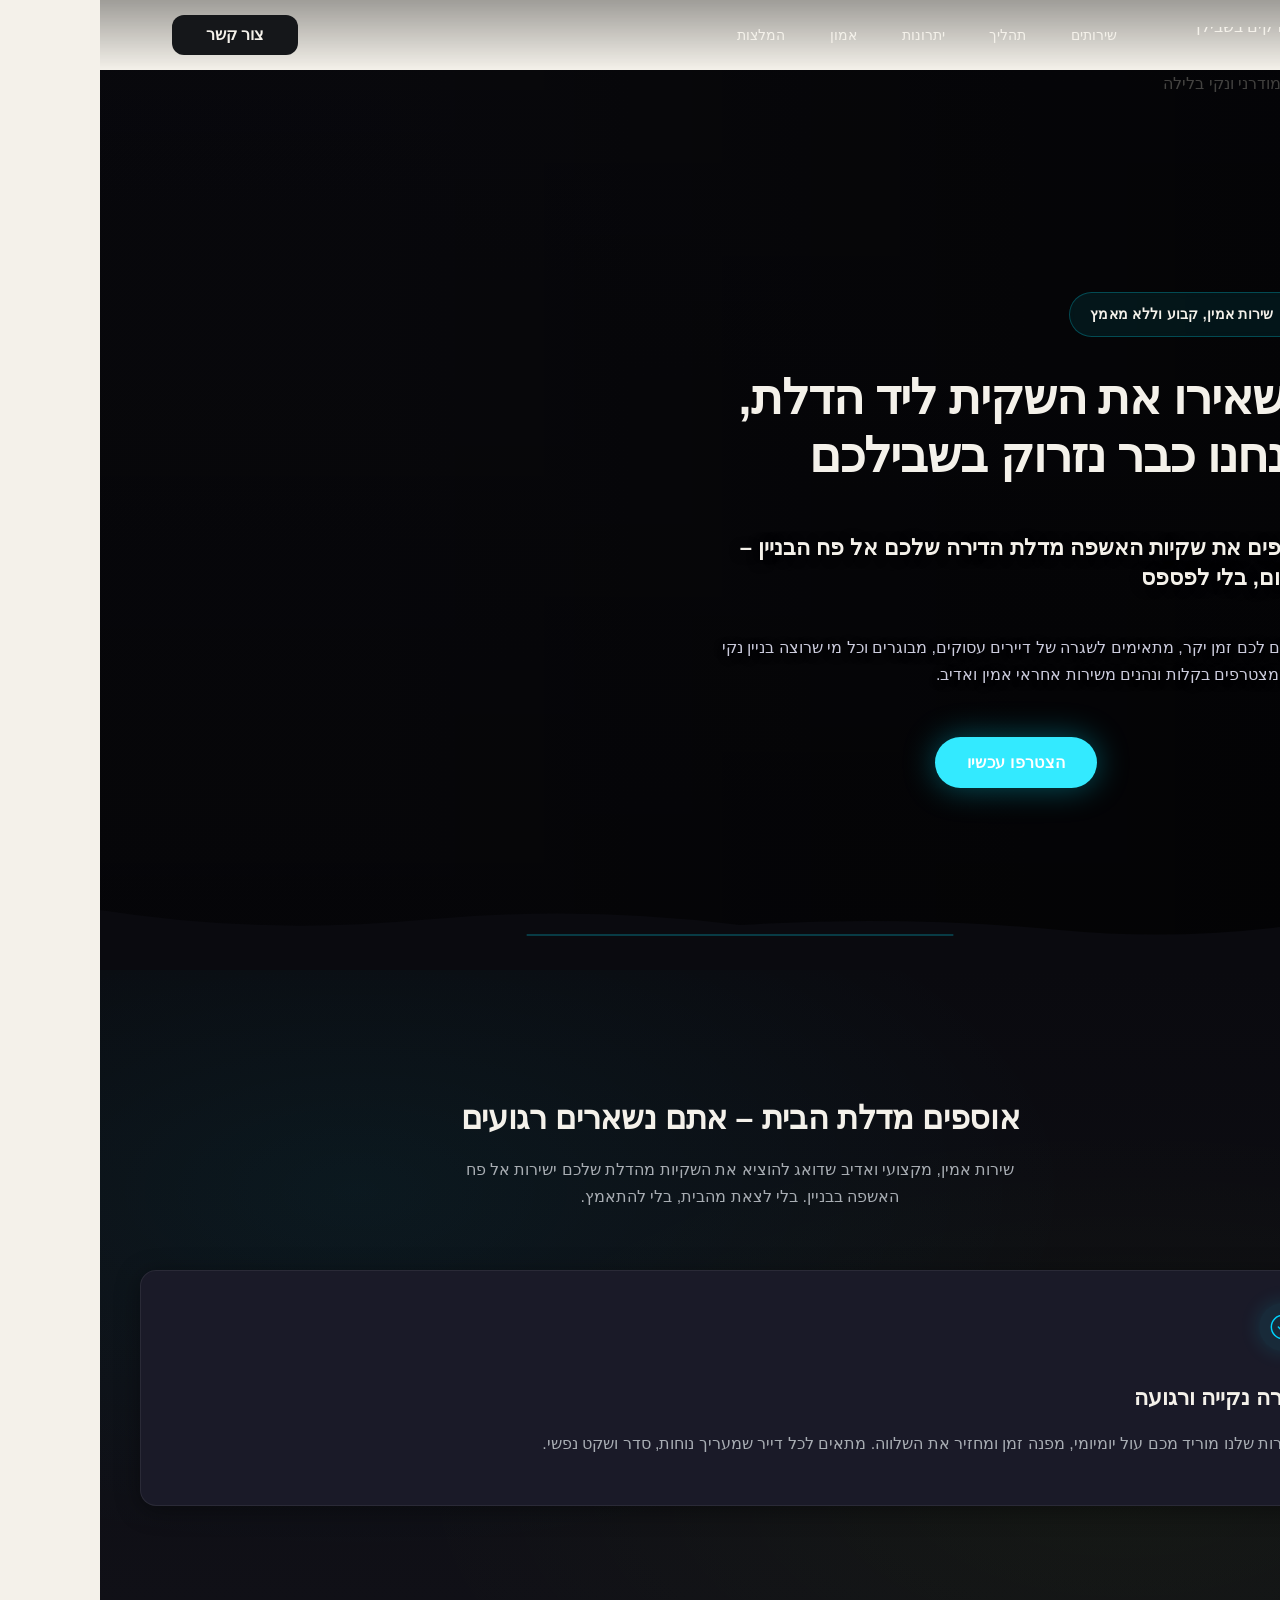
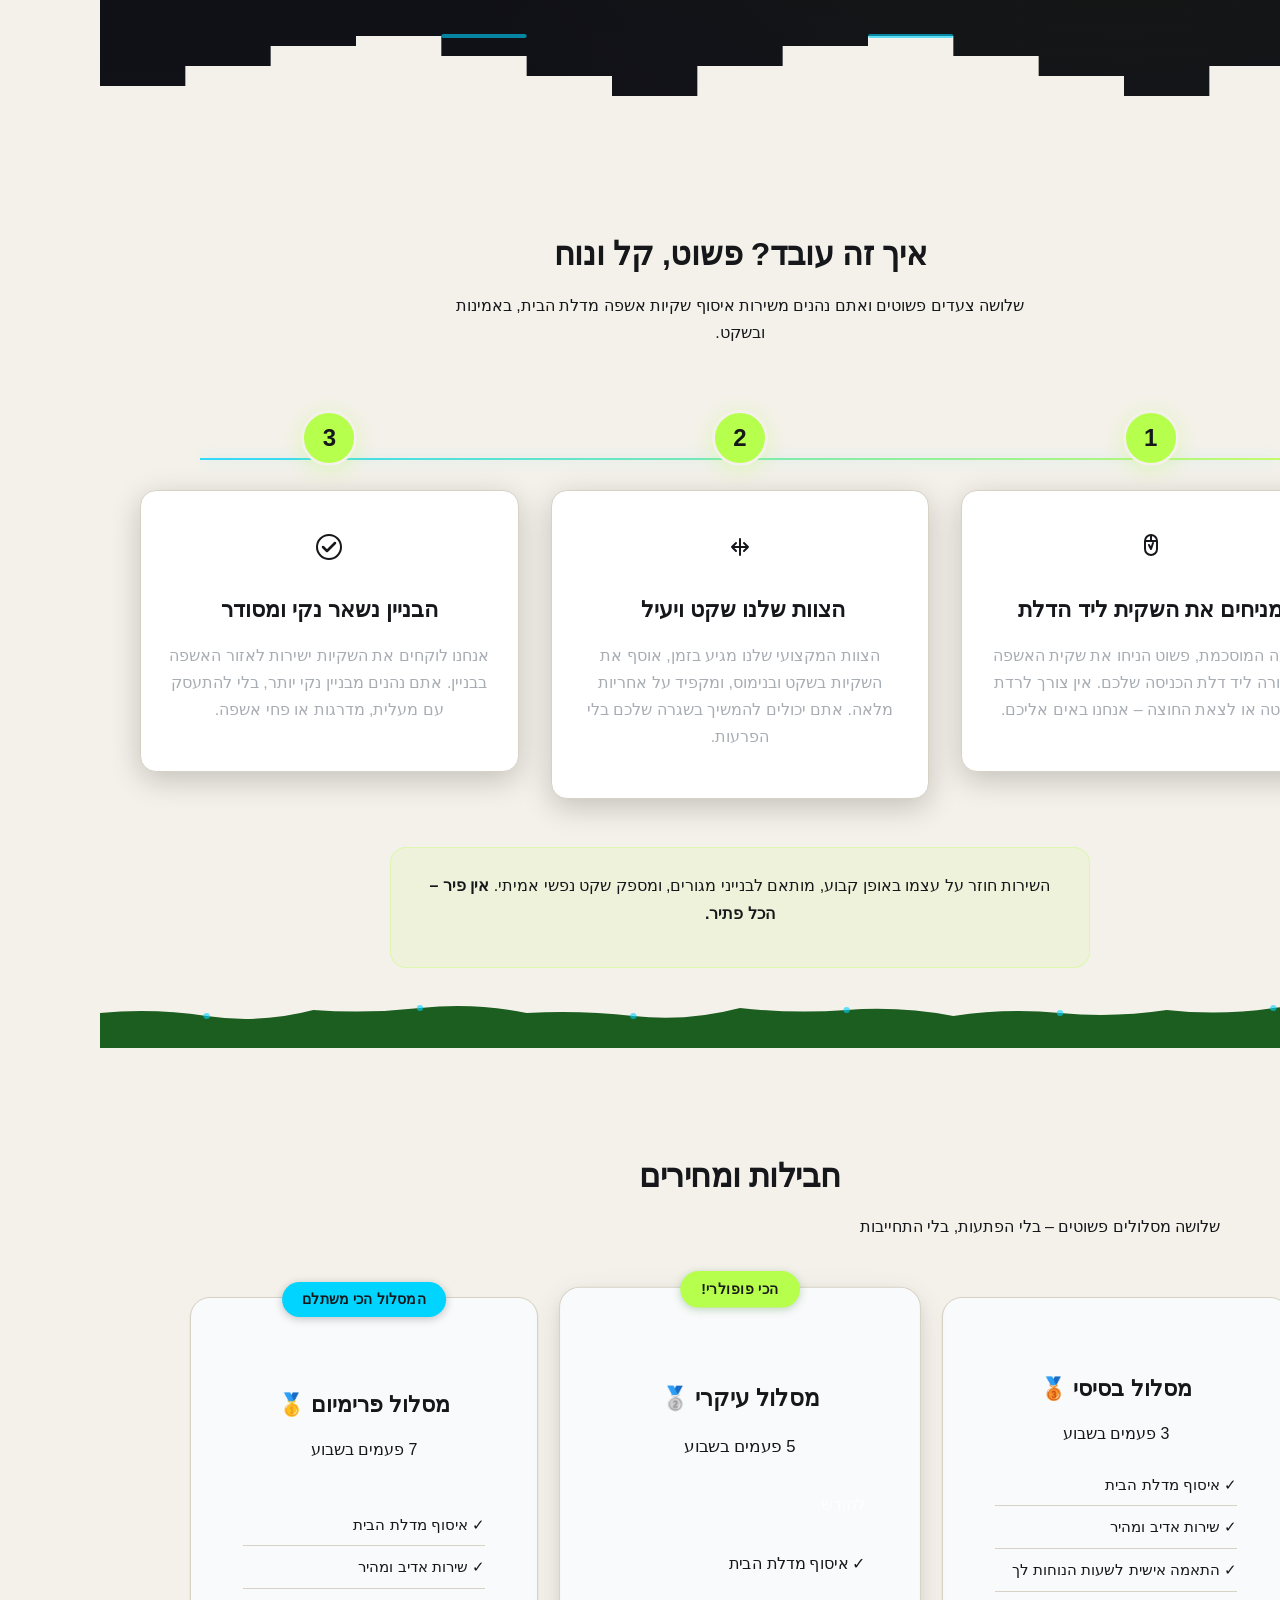
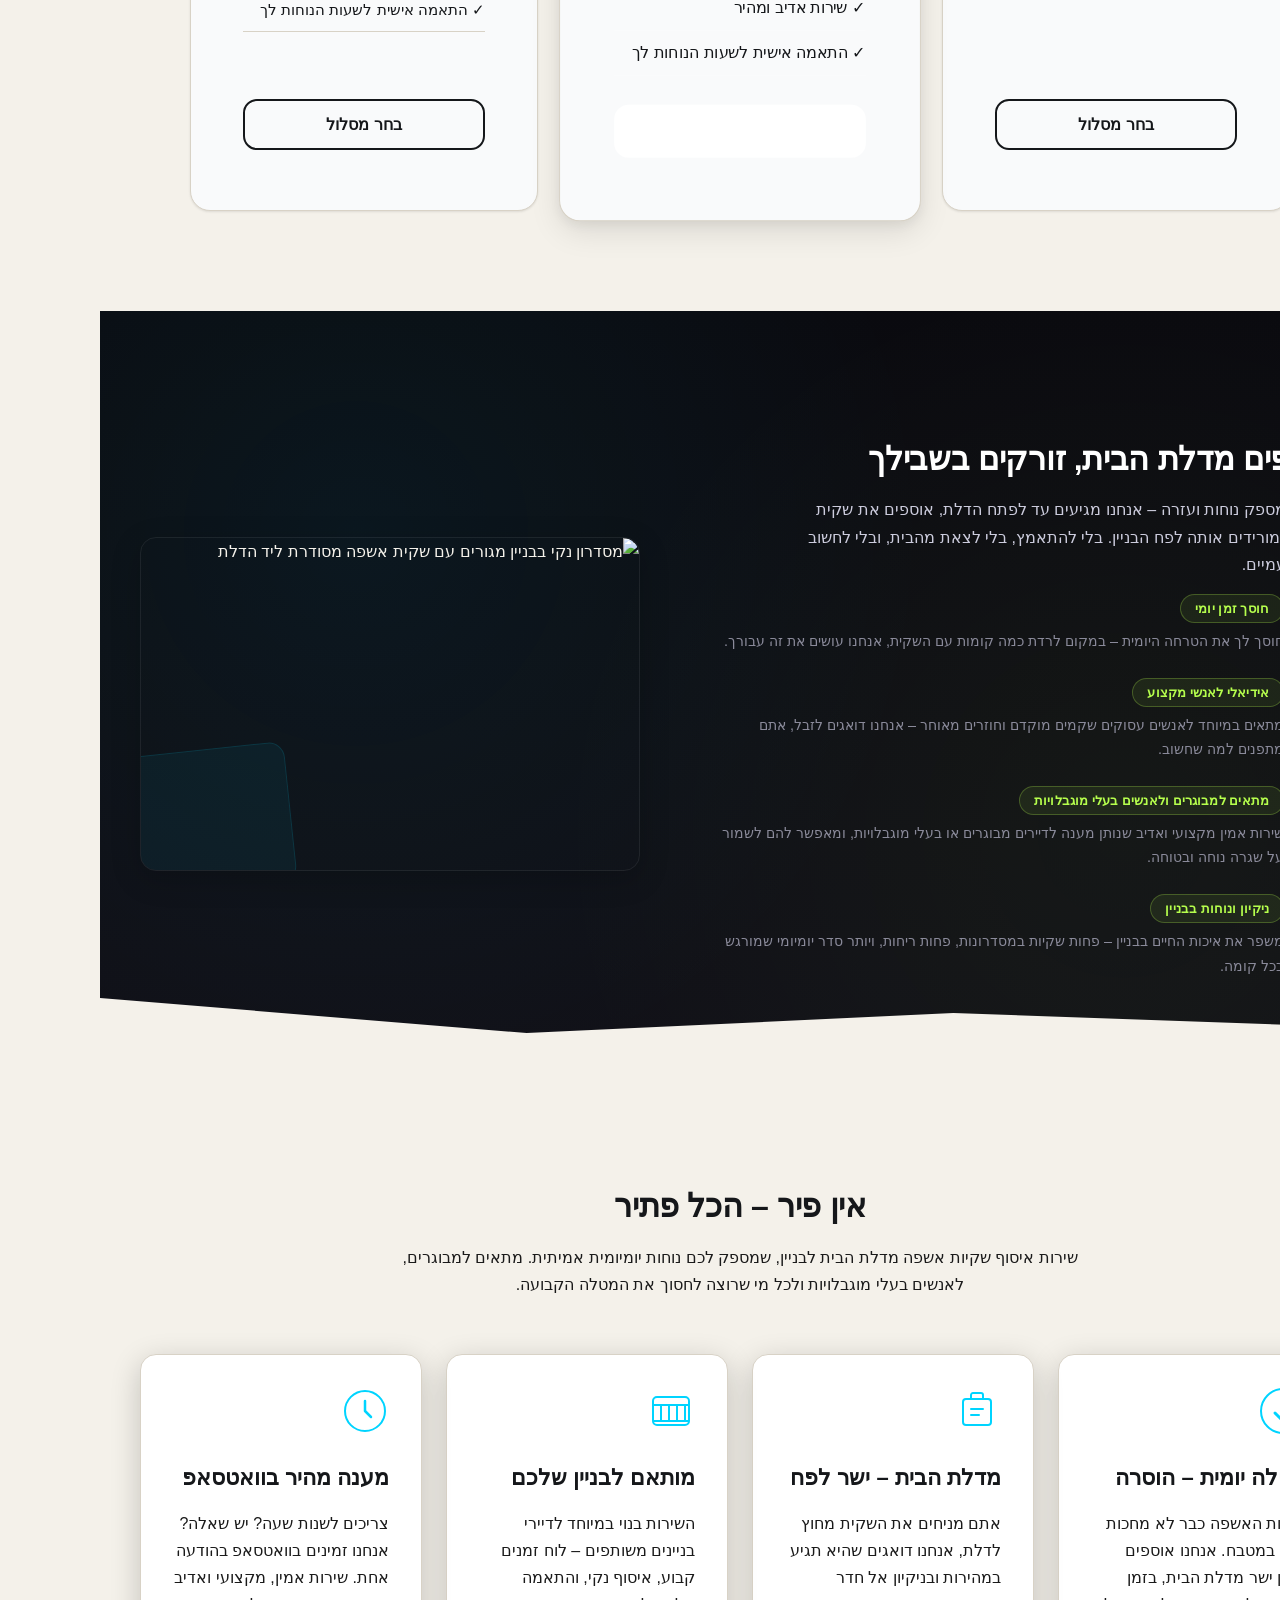
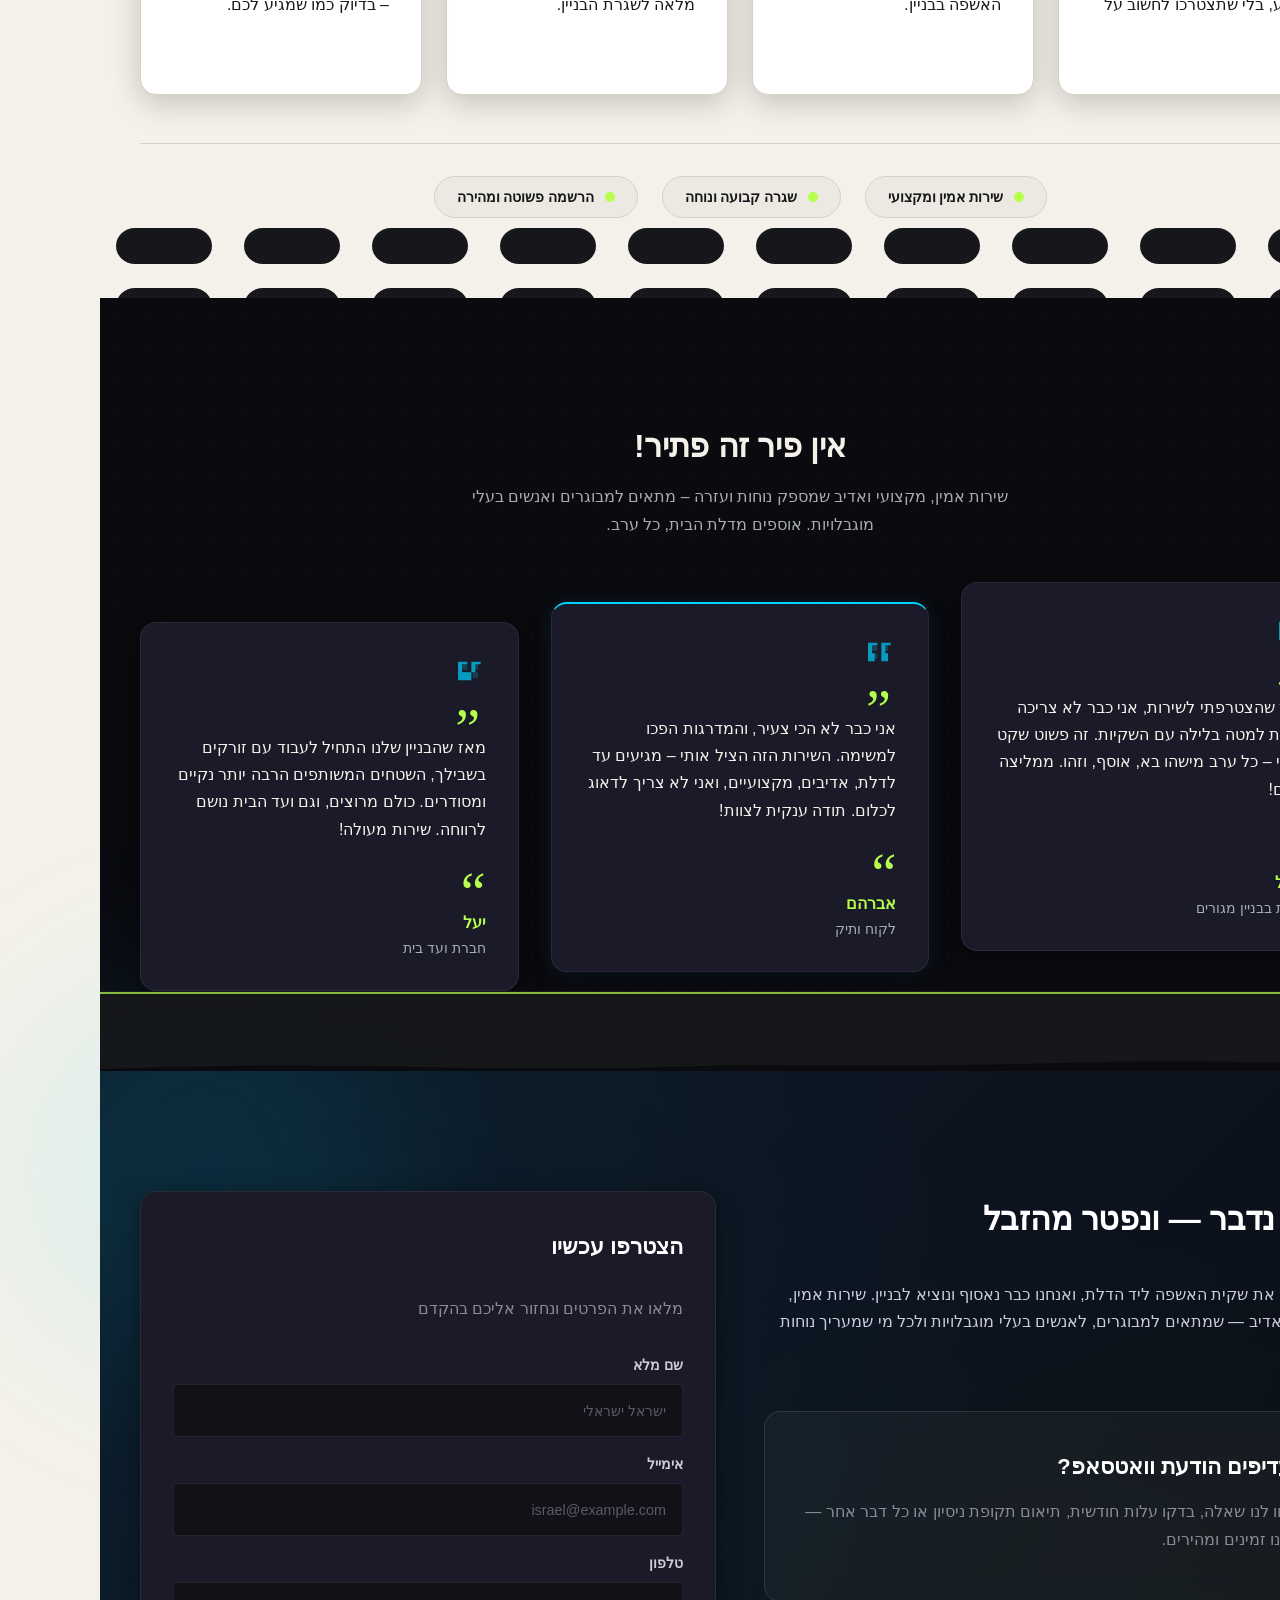
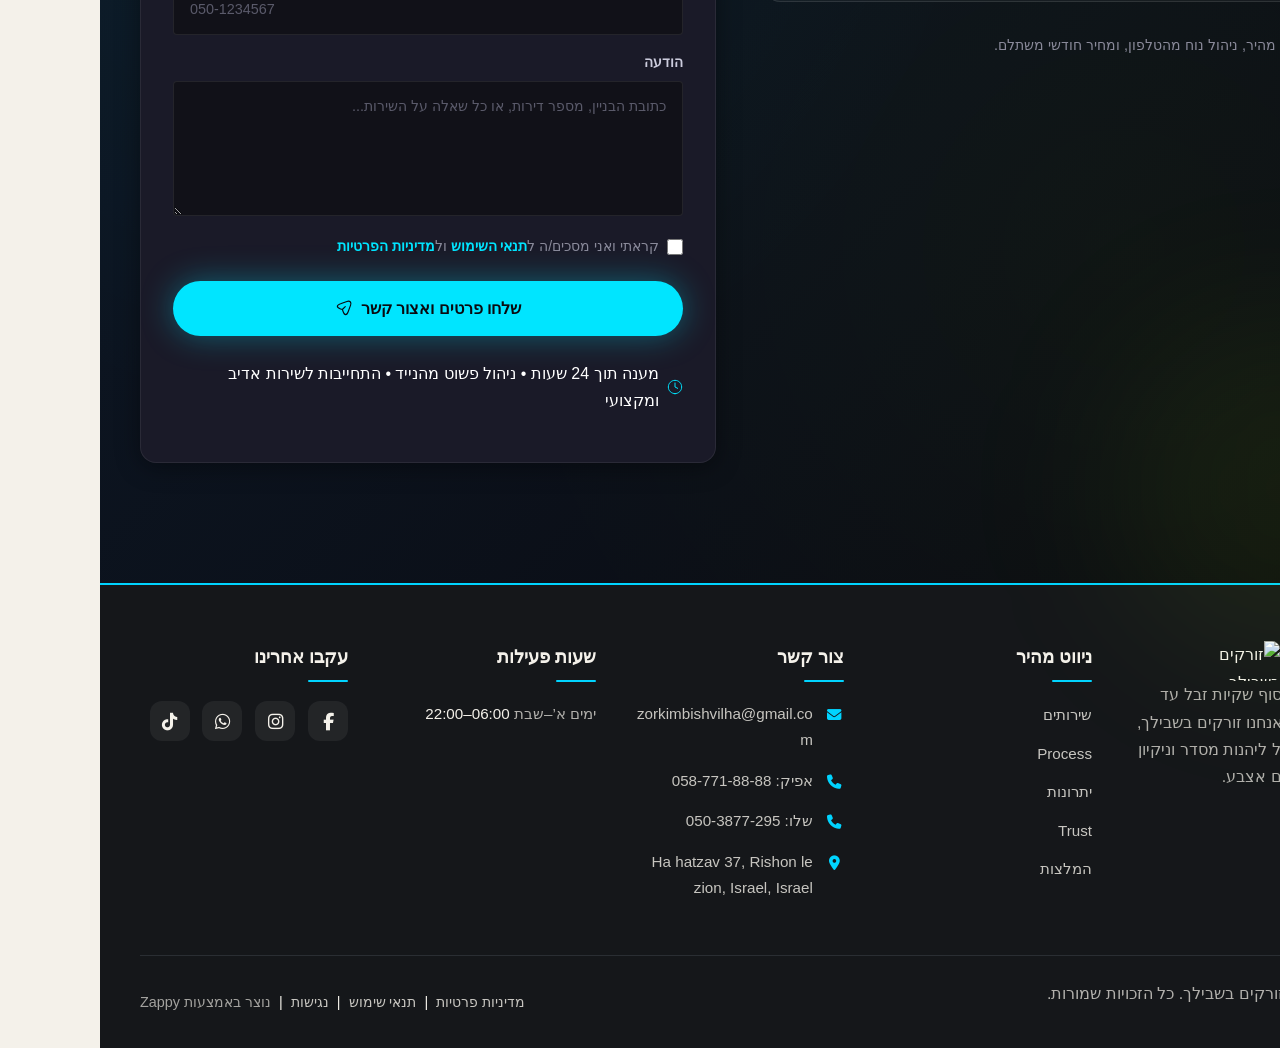
==== public/index.html @ 66971d06 "Background sync: Progressive GitHub Sync" ====
<!doctype html><html dir="rtl" lang="he"><head><meta charset="UTF-8"><meta content="width=device-width,initial-scale=1" name="viewport"><meta content="index, follow" name="robots"><title>זורקים בשבילך – פינוי אשפה מקצועי, מהיר ואדיב</title><meta content="שירות פינוי אשפה מקצועי לבתים, עסקים ובניינים. אוספים מדלת הבית – שירות אמין, מקצועי ואדיב. חבילות משתלמות מ-99₪ לחודש. הצטרפו עוד היום!" name="description"><meta content="אין פיר הכל פתיר, אוספים מדלת הבית, שירות איסוף זבל מהדלת, נוחות יומיומית, שירות אמין מקצועי ואדיב" name="keywords"><link href="/assets/favicon.ico" rel="icon" type="image/x-icon"><link href="/assets/favicon-16x16.png" rel="icon" type="image/png" sizes="16x16"><link href="/assets/favicon-32x32.png" rel="icon" type="image/png" sizes="32x32"><link href="/assets/favicon-48x48.png" rel="icon" type="image/png" sizes="48x48"><link href="/assets/favicon-192x192.png" rel="icon" type="image/png" sizes="192x192"><link href="/assets/favicon-512x512.png" rel="icon" type="image/png" sizes="512x512"><link href="/assets/apple-touch-icon.png" rel="apple-touch-icon"><script>!function(){"use strict";var t="57432423-b008-4875-9ba6-009c581505ef",e="https://api.zappy5.com/api/analytics/track",a=18e5,n=2592e6,o=!0,i=!0,r=!0;var s=function(){var e="zappy_visitor_"+t,a=null;try{if(a=localStorage.getItem(e)){var o=JSON.parse(a),i=Date.now();if(i-o.created<n)return o.lastSeen=i,localStorage.setItem(e,JSON.stringify(o)),o.id}}catch(t){console.warn("Zappy Analytics: LocalStorage not available")}var r="zv_"+Date.now()+"_"+Math.random().toString(36).substr(2,9);try{localStorage.setItem(e,JSON.stringify({id:r,created:Date.now(),lastSeen:Date.now()}))}catch(t){}return r}(),c=function(){var e="zappy_session_"+t,n=null;try{if(n=sessionStorage.getItem(e)){var o=JSON.parse(n),i=Date.now();if(i-o.timestamp<a)return o.timestamp=i,sessionStorage.setItem(e,JSON.stringify(o)),o.id}}catch(t){console.warn("Zappy Analytics: SessionStorage not available")}var r="zs_"+Date.now()+"_"+Math.random().toString(36).substr(2,9);try{sessionStorage.setItem(e,JSON.stringify({id:r,timestamp:Date.now()}))}catch(t){}return r}();function l(a,n){n=n||{};var o={website_id:t,event_type:a,page_path:window.location.pathname,referrer:document.referrer||"direct",visitor_id:s,session_id:c,metadata:n};if(navigator.sendBeacon){var i=new Blob([JSON.stringify(o)],{type:"application/json"});navigator.sendBeacon(e,i)}else fetch(e,{method:"POST",headers:{"Content-Type":"application/json"},body:JSON.stringify(o),keepalive:!0}).catch(function(t){console.warn("Zappy Analytics: Failed to track event",t)})}o&&l("pageview",{title:document.title,url:window.location.href}),i&&document.addEventListener("click",function(t){var e=t.target;if("BUTTON"===e.tagName||e.closest("button")){var a="BUTTON"===e.tagName?e:e.closest("button");l("click",{element:"button",text:a.textContent.trim().substring(0,100),id:a.id||null,class:a.className||null})}else if("A"===e.tagName||e.closest("a")){var n="A"===e.tagName?e:e.closest("a");l("navigation",{element:"link",text:n.textContent.trim().substring(0,100),href:n.href,external:n.hostname!==window.location.hostname})}},!0),r&&document.addEventListener("submit",function(t){var e=t.target;l("form_submit",{form_id:e.id||null,form_name:e.name||null,form_action:e.action||null,form_method:e.method||"GET"})},!0);var m=Date.now();window.addEventListener("beforeunload",function(){l("page_unload",{time_on_page:Math.floor((Date.now()-m)/1e3),page_path:window.location.pathname})}),window.zappyAnalytics={track:l,getVisitorId:function(){return s},getSessionId:function(){return c}}}()</script><meta content="זורקים בשבילך – פינוי אשפה מקצועי, מהיר ואדיב" property="og:title"><meta content="שירות פינוי אשפה מקצועי לבתים, עסקים ובניינים. אוספים מדלת הבית – שירות אמין, מקצועי ואדיב. חבילות משתלמות מ-99₪ לחודש. הצטרפו עוד היום!" property="og:description"><meta content="summary_large_image" name="twitter:card"><meta content="זורקים בשבילך – פינוי אשפה מקצועי, מהיר ואדיב" name="twitter:title"><meta content="שירות פינוי אשפה מקצועי לבתים, עסקים ובניינים. אוספים מדלת הבית – שירות אמין, מקצועי ואדיב. חבילות משתלמות מ-99₪ לחודש. הצטרפו עוד היום!" name="twitter:description"><script type="application/ld+json">{"@context":"https://schema.org","@graph":[{"@type":"LocalBusiness","@id":"https://zorkim-bishvilecha.zappy5.app#organization","name":"זורקים בשבילך","url":"https://zorkim-bishvilecha.zappy5.app","description":"Zorkim Bishvilcha (We Throw for You) is a convenient home service that collects garbage bags directly from residents' apartment doors and takes them to the building's trash area. The service targets apartment building residents who want to save time and effort on a daily chore. The brand has a practical, friendly, and community-oriented identity, emphasizing ease, reliability, and door-to-door convenience.","address":{"@type":"PostalAddress","streetAddress":"Ha hatzav 37, Rishon le zion, Israel, Israel"},"contactPoint":[{"@type":"ContactPoint","contactType":"customer service","email":"zorkimbishvilha@gmail.com","telephone":"058-771-88-88"}]},{"@type":"WebSite","@id":"https://zorkim-bishvilecha.zappy5.app#website","url":"https://zorkim-bishvilecha.zappy5.app","name":"זורקים בשבילך","publisher":{"@id":"https://zorkim-bishvilecha.zappy5.app#organization"}},{"@type":"ContactPage","@id":"https://zorkim-bishvilecha.zappy5.app#contactpage","url":"https://zorkim-bishvilecha.zappy5.app","name":"זורקים בשבילך – פינוי אשפה מקצועי, מהיר ואדיב","mainEntity":{"@id":"https://zorkim-bishvilecha.zappy5.app#organization"},"potentialAction":{"@type":"CommunicateAction","target":{"@type":"EntryPoint","urlTemplate":"https://zorkim-bishvilecha.zappy5.app/api/email/contact-form","actionPlatform":["http/method=POST"],"contentType":"application/json"},"instrument":[{"@type":"PropertyValue","name":"name","propertyID":"text","valueRequired":true,"description":"ישראל ישראלי"},{"@type":"PropertyValue","name":"email","propertyID":"email","valueRequired":true,"description":"israel@example.com"},{"@type":"PropertyValue","name":"phone","propertyID":"tel","valueRequired":true,"description":"050-1234567"},{"@type":"PropertyValue","name":"message","propertyID":"textarea","valueRequired":true,"description":"כתובת הבניין, מספר דירות, או כל שאלה על השירות..."},{"@type":"PropertyValue","name":"privacy_consent","propertyID":"checkbox","valueRequired":true}]}}]}</script><link href="/styles.css" rel="stylesheet"><script>window.ZAPPY_WEBSITE_ID="57432423-b008-4875-9ba6-009c581505ef",window.ZAPPY_API_BASE="https://api.zappy5.com"</script><link href="/assets/home-services-hero-upload-1783526937458-zabma6.webp?v=1783526940119" rel="preload" as="image" fetchpriority="high"><style id="zappy-dropdown-submenu-styles">#navMenu li:has(.sub-menu),.nav-menu li:has(.sub-menu),.navbar li:has(.sub-menu),nav li:has(.sub-menu){position:relative}#navMenu .sub-menu,.nav-menu .sub-menu,.navbar .sub-menu,nav .sub-menu{display:block!important;position:absolute!important;top:100%;left:0;min-width:220px;background:#fff;border-radius:8px;box-shadow:0 8px 25px rgba(0,0,0,.15);padding:8px 0;opacity:0;visibility:hidden;transform:translateY(10px);transition:all .3s ease;z-index:1000;list-style:none;pointer-events:none}#navMenu li:hover>.sub-menu,.nav-menu li:hover>.sub-menu,.navbar li:hover>.sub-menu,nav li:hover>.sub-menu{opacity:1!important;visibility:visible!important;transform:translateY(0)!important;pointer-events:auto!important}.sub-menu li{list-style:none;margin:0;padding:0}.sub-menu a{display:block!important;padding:10px 16px!important;color:var(--text-dark,#333)!important;font-weight:500;text-decoration:none;white-space:nowrap;transition:background-color .2s}.sub-menu .zappy-nav-child>a{padding-left:28px!important;font-size:.9em!important;opacity:.85!important}[dir=rtl] .sub-menu .zappy-nav-child>a,html[lang=ar] .sub-menu .zappy-nav-child>a,html[lang=he] .sub-menu .zappy-nav-child>a{padding-left:10px!important;padding-right:28px!important}.sub-menu .zappy-nav-parent>a{font-weight:600!important}.sub-menu a:hover{background-color:#f5f5f5}[dir=rtl] .nav-menu .sub-menu,[dir=rtl] .navbar .sub-menu,[dir=rtl] nav .sub-menu,html[lang=ar] .nav-menu .sub-menu,html[lang=ar] .navbar .sub-menu,html[lang=ar] nav .sub-menu,html[lang=he] .nav-menu .sub-menu,html[lang=he] .navbar .sub-menu,html[lang=he] nav .sub-menu{left:auto!important;right:0!important}.sub-menu:empty,.sub-menu:not(:has(li)):not(:has(> a)),.sub-menu:not(:has(li:not(.zappy-hidden-menu-item))):not(:has(> a)){display:none!important;opacity:0!important;visibility:hidden!important;pointer-events:none!important}li:has(.menu-group-title):hover>.sub-menu{opacity:1!important;visibility:visible!important;transform:translateY(0)!important;pointer-events:auto!important}#navMenu>li>.menu-group-title,.nav-menu>li>.menu-group-title{display:inline-block;padding:.5rem 1rem;cursor:default;user-select:none}@media (max-width:768px){#navMenu .sub-menu,.nav-menu .sub-menu,.navbar .sub-menu,nav .sub-menu{position:static!important;transform:none!important;box-shadow:none!important;background:0 0!important;max-height:0;overflow:hidden;opacity:0;visibility:hidden;transition:max-height .3s ease,opacity .3s ease;padding:0!important;border-radius:0!important}#navMenu .sub-menu.mobile-expanded,.nav-menu .sub-menu.mobile-expanded,.navbar .sub-menu.mobile-expanded{max-height:none!important;overflow-y:visible!important;opacity:1!important;visibility:visible!important;padding:8px 0 8px 16px!important}[dir=rtl] .sub-menu.mobile-expanded,html[lang=he] .sub-menu.mobile-expanded{padding:8px 16px 8px 0!important}#navMenu li:hover>.sub-menu,.nav-menu li:hover>.sub-menu,.navbar li:hover>.sub-menu,nav li:hover>.sub-menu{opacity:0;visibility:hidden;pointer-events:none}#navMenu li>.sub-menu.mobile-expanded,.nav-menu li>.sub-menu.mobile-expanded,.navbar li>.sub-menu.mobile-expanded,nav li>.sub-menu.mobile-expanded{opacity:1!important;visibility:visible!important;pointer-events:auto!important}#navMenu li:has(.sub-menu),.nav-menu li:has(.sub-menu),.navbar li:has(.sub-menu),nav li:has(.sub-menu){display:flex!important;flex-wrap:wrap!important;align-items:center!important;position:relative!important;min-height:44px!important}#navMenu li:has(.sub-menu)>a,.nav-menu li:has(.sub-menu)>a,.navbar li:has(.sub-menu)>a,nav li:has(.sub-menu)>a{flex:1!important;min-width:0!important}#navMenu li:has(.sub-menu)>.menu-group-title,.nav-menu li:has(.sub-menu)>.menu-group-title,.navbar li:has(.sub-menu)>.menu-group-title,nav li:has(.sub-menu)>.menu-group-title{flex:1!important;min-width:0!important;padding:0!important;line-height:inherit!important}#navMenu li:has(.sub-menu)>.sub-menu,.nav-menu li:has(.sub-menu)>.sub-menu,.navbar li:has(.sub-menu)>.sub-menu,nav li:has(.sub-menu)>.sub-menu{flex-basis:100%!important;width:100%!important}#navMenu li:has(.sub-menu)>a [class*=arrow],#navMenu li:has(.sub-menu)>a [class*=chevron],.nav-menu li:has(.sub-menu)>a .fa-angle-down,.nav-menu li:has(.sub-menu)>a .fa-chevron-down,.nav-menu li:has(.sub-menu)>a [class*=arrow],.nav-menu li:has(.sub-menu)>a [class*=chevron],nav li:has(.sub-menu)>a [class*=arrow],nav li:has(.sub-menu)>a [class*=chevron]{display:none!important;visibility:hidden!important}.mobile-submenu-toggle{display:flex!important;align-items:center!important;justify-content:center!important;width:44px!important;height:auto!important;background:0 0!important;border:none!important;cursor:pointer!important;color:var(--text-light)!important;position:static!important;flex-shrink:0!important;align-self:stretch!important;z-index:2!important;padding:0!important;margin:0!important}.mobile-submenu-toggle::after{content:''!important;width:0!important;height:0!important;border-left:6px solid transparent!important;border-right:6px solid transparent!important;border-top:7px solid currentColor!important;transition:transform .3s ease!important}.mobile-submenu-toggle.expanded::after{transform:rotate(180deg)!important}.sub-menu a{padding:10px 0!important;display:block!important;color:var(--text-light)!important;white-space:normal!important}.sub-menu .zappy-nav-child>a{padding-left:28px!important;font-size:.9em!important;opacity:.85!important}[dir=rtl] .sub-menu .zappy-nav-child>a,html[lang=ar] .sub-menu .zappy-nav-child>a,html[lang=he] .sub-menu .zappy-nav-child>a{padding-left:0!important;padding-right:28px!important}.sub-menu .zappy-nav-parent>a{font-weight:600!important}#navMenu.active,.nav-menu.active{max-width:100vw!important;overflow-x:hidden!important;box-sizing:border-box!important}.navbar .sub-menu li a,.zappy-products-dropdown .sub-menu a,nav.navbar .sub-menu li a{color:var(--text-light)!important}}@media (min-width:769px){.mobile-submenu-toggle{display:none!important}}</style><style id="zappy-widget-visibility">html[dir=rtl] .whatsapp-float{right:20px!important;left:auto!important}html:not([dir]) .whatsapp-float,html[dir=ltr] .whatsapp-float{left:20px!important;right:auto!important}html[dir=rtl] #mic-access-tool-general-button,html[dir=rtl] #mic-init-access-tool #mic-access-tool-general-button,html[dir=rtl] #mic-init-access-tool .mic-access-tool-general-button,html[dir=rtl] ._access-icon,html[dir=rtl] .mic-access-tool-general-button{left:20px!important;right:auto!important}html:not([dir]) #mic-access-tool-general-button,html:not([dir]) #mic-init-access-tool #mic-access-tool-general-button,html:not([dir]) #mic-init-access-tool .mic-access-tool-general-button,html:not([dir]) ._access-icon,html:not([dir]) .mic-access-tool-general-button,html[dir=ltr] #mic-access-tool-general-button,html[dir=ltr] #mic-init-access-tool #mic-access-tool-general-button,html[dir=ltr] #mic-init-access-tool .mic-access-tool-general-button,html[dir=ltr] ._access-icon,html[dir=ltr] .mic-access-tool-general-button{right:20px!important;left:auto!important}@media (max-width:768px){.whatsapp-float{display:flex!important}}@media (min-width:769px){.whatsapp-float{display:flex!important}}@media (max-width:768px){#mic-access-tool-general-button,#mic-init-access-tool #mic-access-tool-general-button,#mic-init-access-tool .mic-access-tool-general-button,._access-icon,.mic-access-tool-general-button{display:flex!important;visibility:visible!important;opacity:1!important;pointer-events:auto!important}#mic-access-tool-box.opened-mic-access-tool,#mic-init-access-tool #mic-access-tool-box.opened-mic-access-tool,.mic-access-tool-box.opened-mic-access-tool{visibility:visible!important;opacity:1!important;pointer-events:auto!important}}@media (min-width:769px){#mic-access-tool-general-button,#mic-init-access-tool #mic-access-tool-general-button,#mic-init-access-tool .mic-access-tool-general-button,._access-icon,.mic-access-tool-general-button{display:flex!important;visibility:visible!important;opacity:1!important;pointer-events:auto!important}#mic-access-tool-box.opened-mic-access-tool,#mic-init-access-tool #mic-access-tool-box.opened-mic-access-tool,.mic-access-tool-box.opened-mic-access-tool{visibility:visible!important;opacity:1!important;pointer-events:auto!important}}</style></head><body><meta charset="UTF-8"><meta content="width=device-width,initial-scale=1" name="viewport"><title>זורקים בשבילך – פינוי אשפה מקצועי, מהיר ואדיב</title><meta content="שירות פינוי אשפה מקצועי לבתים, עסקים ובניינים. אוספים מדלת הבית – שירות אמין, מקצועי ואדיב. חבילות משתלמות מ-99₪ לחודש. הצטרפו עוד היום!" name="description"><meta content="אין פיר הכל פתיר, אוספים מדלת הבית, שירות איסוף זבל מהדלת, נוחות יומיומית, שירות אמין מקצועי ואדיב" name="keywords"><meta content="index, follow" name="robots"><meta content="אין פיר הכל פתיר — אוספים לכם את הזבל מהדלת — זורקים בשבילך" property="og:title"><meta content="שירות איסוף שקיות זבל ישירות מדלת הדירה שלכם. אין פיר הכל פתיר — אנחנו אוספים מדלת הבית בזמן ובנוחות מקסימלית. שירות אמין, מקצועי ואדיב שמתאים למבוגרים ואנשים בעלי מוגבלויות. מצטרפים עוד היום ומרגישים את ההקלה!" property="og:description"><meta content="website" property="og:type"><meta content="he_IL" property="og:locale"><meta content="summary_large_image" name="twitter:card"><meta content="אין פיר הכל פתיר — אוספים לכם את הזבל מהדלת — זורקים בשבילך" name="twitter:title"><meta content="שירות איסוף שקיות זבל ישירות מדלת הדירה שלכם. אין פיר הכל פתיר — אנחנו אוספים מדלת הבית בזמן ובנוחות מקסימלית. שירות אמין, מקצועי ואדיב שמתאים למבוגרים ואנשים בעלי מוגבלויות. מצטרפים עוד היום ומרגישים את ההקלה!" name="twitter:description"><link href="/styles.css" rel="stylesheet"><link href="https://cdnjs.cloudflare.com/ajax/libs/font-awesome/6.4.0/css/all.min.css" rel="stylesheet"><style>.skip-link{position:absolute;top:0;left:0;transform:translateY(-200%);padding:12px 18px;background:var(--bg-dark,#1a1a1a);color:var(--text-light,#fff);font-weight:600;border-radius:0 0 8px 0;z-index:10000}.skip-link:focus{transform:none;outline:2px solid var(--ring,#fff);outline-offset:2px}:focus-visible{outline:2px solid var(--ring,currentColor);outline-offset:3px}</style><link href="/assets/favicon.ico" rel="icon" type="image/x-icon"><link href="/assets/favicon-16x16.png" rel="icon" type="image/png" sizes="16x16"><link href="/assets/favicon-32x32.png" rel="icon" type="image/png" sizes="32x32"><link href="/assets/favicon-48x48.png" rel="icon" type="image/png" sizes="48x48"><link href="/assets/favicon-192x192.png" rel="icon" type="image/png" sizes="192x192"><link href="/assets/favicon-512x512.png" rel="icon" type="image/png" sizes="512x512"><link href="/assets/apple-touch-icon.png" rel="apple-touch-icon"><link href="https://cdn.jsdelivr.net/npm/vanilla-cookieconsent@3/dist/cookieconsent.css" rel="stylesheet"><script src="https://cdn.jsdelivr.net/npm/vanilla-cookieconsent@3/dist/cookieconsent.umd.js"></script><script src="https://cdn.jsdelivr.net/gh/mickidum/acc_toolbar/acctoolbar/acctoolbar.min.js"></script><a href="#main" class="skip-link">דלג לתוכן הראשי</a><nav class="navbar" dir="rtl"><button class="mobile-toggle" aria-label="Menu" id="mobileToggle"><svg viewBox="0 0 24 24" fill="none" height="24" width="24" class="hamburger-icon"><path d="M3 12h18M3 6h18M3 18h18" stroke="currentColor" stroke-linecap="round" stroke-width="2"></path></svg> <svg viewBox="0 0 24 24" fill="none" height="24" width="24" class="close-icon" style="display:none"><path d="M18 6L6 18M6 6l12 12" stroke="currentColor" stroke-linecap="round" stroke-width="2"></path></svg></button> <button class="phone-header-btn" aria-label="Call" data-phone="0587718888"><svg viewBox="0 0 24 24" fill="currentColor" height="20" width="20"><path d="M22 16.92v3a2 2 0 0 1-2.18 2 19.79 19.79 0 0 1-8.63-3.07 19.5 19.5 0 0 1-6-6 19.79 19.79 0 0 1-3.07-8.67A2 2 0 0 1 4.11 2h3a2 2 0 0 1 2 1.72 12.84 12.84 0 0 0 .7 2.81 2 2 0 0 1-.45 2.11L8.09 9.91a16 16 0 0 0 6 6l1.27-1.27a2 2 0 0 1 2.11-.45 12.84 12.84 0 0 0 2.81.7A2 2 0 0 1 22 16.92z"></path></svg></button><div class="nav-container"><div class="nav-right-group"><div class="nav-brand"><a href="/" class="logo-link"><img alt="זורקים בשבילך" src="/assets/home-services-logo-1783528113544-kvtlky.webp?v=1783528114093-5hwcz5" class="logo"></a></div><ul class="nav-menu" id="navMenu"><li><a href="#services">שירותים</a></li><li><a href="#process">תהליך</a></li><li><a href="#benefits">יתרונות</a></li><li><a href="#trust">אמון</a></li><li><a href="#testimonials">המלצות</a></li><li class="mobile-contact-link nav-cta-mobile-item"><a href="#contact" class="nav-cta-btn">צור קשר</a></li></ul></div><div class="nav-cta-container"><a href="#contact" class="nav-cta-btn">צור קשר</a></div></div></nav><script>window.addEventListener("load",function(){const e=document.querySelector(".navbar, nav, header");if(!e)return void console.log("[Navbar] Navbar element not found");let t=document.getElementById("mobileToggle")||document.querySelector(".mobile-toggle")||document.querySelector(".hamburger")||document.querySelector(".hamburger-menu")||document.querySelector(".menu-toggle")||document.querySelector(".burger-menu")||document.querySelector('[aria-label="Menu"]')||document.querySelector('[aria-label="תפריט"]');const o=document.querySelector(".phone-header-btn"),n=window.getComputedStyle(e);let r=n.backgroundColor;if(console.log("[Navbar] Initial navbar background:",r),"transparent"===r||"rgba(0, 0, 0, 0)"===r||r.startsWith("rgba")&&r.includes(", 0)")){const e=n.backgroundImage;if(e&&"none"!==e)console.log("[Navbar] Navbar has background image/gradient, using dark text"),r="rgb(240, 240, 240)";else{const e=window.getComputedStyle(document.body).backgroundColor;console.log("[Navbar] Navbar transparent, using body background:",e),r=e}}const a=r.match(/\d+/g);if(a&&a.length>=3){const e=(.299*parseInt(a[0])+.587*parseInt(a[1])+.114*parseInt(a[2]))/255;console.log("[Navbar] Mobile button colors preserved from Claude CSS (luminance:",e.toFixed(2)+")");const n=document.createElement("style");n.id="zappy-mobile-nav-fix";document.documentElement.lang;document.documentElement.dir,n.textContent='\n        /* Hide mobile buttons on desktop, show only on mobile */\n        @media (min-width: 769px) {\n          .mobile-toggle,\n          .phone-header-btn {\n            display: none !important;\n          }\n        }\n        \n        /* Show and position mobile buttons correctly on mobile */\n        @media (max-width: 768px) {\n          .navbar,\n          nav.navbar {\n            min-height: 70px !important;\n          }\n\n          .mobile-toggle,\n          .phone-header-btn {\n            position: absolute !important;\n            top: 0 !important;\n            bottom: 0 !important;\n            margin-top: auto !important;\n            margin-bottom: auto !important;\n            transform: none !important;\n            z-index: 1001 !important;\n            display: flex !important;\n            align-items: center !important;\n            justify-content: center !important;\n            width: 36px !important;\n            height: 36px !important;\n            border-radius: 50% !important;\n            border: none !important;\n            cursor: pointer !important;\n            padding: 6px !important;\n            background: none !important;\n            color: var(--nav-text, var(--text-light)) !important;\n            touch-action: manipulation !important;\n            -webkit-tap-highlight-color: transparent !important;\n          }\n\n          html[data-zappy-site-type="ecommerce"] .phone-header-btn,\n          body[data-zappy-site-type="ecommerce"] .phone-header-btn,\n          html[data-zappy-site-type="ecommerce"] header .phone-header-btn,\n          html[data-zappy-site-type="ecommerce"] nav .phone-header-btn {\n            display: none !important;\n            visibility: hidden !important;\n            width: 0 !important;\n            height: 0 !important;\n            min-width: 0 !important;\n            overflow: hidden !important;\n          }\n          \n          /* LTR positioning (default): hamburger LEFT, phone RIGHT */\n          html:not([dir="rtl"]):not([lang="he"]):not([lang="ar"]) .mobile-toggle,\n          html[dir="ltr"] .mobile-toggle {\n            left: 12px !important;\n            right: auto !important;\n          }\n          html:not([dir="rtl"]):not([lang="he"]):not([lang="ar"]) .phone-header-btn,\n          html[dir="ltr"] .phone-header-btn {\n            right: 12px !important;\n            left: auto !important;\n          }\n          \n          /* RTL positioning: hamburger RIGHT, phone LEFT */\n          html[dir="rtl"] .mobile-toggle,\n          html[lang="he"] .mobile-toggle,\n          html[lang="ar"] .mobile-toggle {\n            right: 12px !important;\n            left: auto !important;\n          }\n          html[dir="rtl"] .phone-header-btn,\n          html[lang="he"] .phone-header-btn,\n          html[lang="ar"] .phone-header-btn {\n            left: 12px !important;\n            right: auto !important;\n          }\n          \n          /* CRITICAL: Ensure nav-container has min-height on mobile */\n          /* All children are positioned absolutely/fixed on mobile, so height:auto collapses to 0 */\n          .nav-container {\n            min-height: 70px !important;\n            position: relative !important;\n          }\n          \n          /* Ensure SVG icons are properly sized and inherit color */\n          .mobile-toggle svg,\n          .phone-header-btn svg {\n            width: 24px !important;\n            height: 24px !important;\n            /* Don\'t force display - let JavaScript control hamburger/close toggle */\n          }\n          \n          /* Reset nav-cta-container on mobile - remove desktop box-shadow/padding */\n          /* that creates a visible ghost box when CTA button is hidden */\n          .nav-cta-container {\n            box-shadow: none !important;\n            padding: 0 !important;\n          }\n          \n          /* Hide nav-cta-container entirely on mobile when there\'s no lang-switcher */\n          /* (only the CTA button is inside, and it\'s hidden on mobile) */\n          .nav-cta-container:not(:has(.lang-switcher)) {\n            display: none !important;\n          }\n          \n          /* CRITICAL: Prevent hero image fade gradient from bleeding over headline text */\n          /* The .image-fade-gradient has bottom: -30px (extends below parent) */\n          /* On mobile stacked layout, this overlaps the h1 text below the image */\n          .hero-image-column {\n            overflow: hidden !important;\n          }\n          .image-fade-gradient {\n            bottom: 0 !important;\n          }\n          \n          /* Hide desktop language switcher on mobile - hamburger menu handles it */\n          /* High specificity to override stored CSS */\n          .lang-switcher,\n          .nav-cta-container .lang-switcher,\n          .nav-container .lang-switcher,\n          .navbar .lang-switcher,\n          .navbar .nav-cta-container .lang-switcher {\n            display: none !important;\n          }\n        }\n      ';const r=document.getElementById("zappy-mobile-nav-fix");r&&r.remove(),document.head.appendChild(n),console.log("[Navbar] Critical CSS injected for mobile nav positioning");const i=window.innerWidth<=768;if(t){const e=t.querySelector(".hamburger-icon"),o=t.querySelector(".close-icon");e&&(e.style.setProperty("width","24px","important"),e.style.setProperty("height","24px","important"),e.style.setProperty("display","block","important")),o&&(o.style.setProperty("width","24px","important"),o.style.setProperty("height","24px","important"),o.style.setProperty("display","none","important")),i?(t.style.setProperty("position","absolute","important"),t.style.setProperty("top","0","important"),t.style.setProperty("bottom","0","important"),t.style.setProperty("margin-top","auto","important"),t.style.setProperty("margin-bottom","auto","important"),t.style.setProperty("transform","none","important"),t.style.setProperty("z-index","1001","important"),t.style.removeProperty("left"),t.style.removeProperty("right"),console.log("[Navbar] Mobile toggle positioning applied (mobile viewport)")):(t.style.removeProperty("position"),t.style.removeProperty("top"),t.style.removeProperty("transform"),t.style.removeProperty("z-index"),t.style.removeProperty("left"),t.style.removeProperty("right"),console.log("[Navbar] Desktop viewport - cleared mobile toggle inline positioning"))}if(o){const e=o.querySelector("svg");e&&(e.style.width="24px",e.style.height="24px",e.setAttribute("width","24"),e.setAttribute("height","24")),i?(o.style.setProperty("position","absolute","important"),o.style.setProperty("top","0","important"),o.style.setProperty("bottom","0","important"),o.style.setProperty("margin-top","auto","important"),o.style.setProperty("margin-bottom","auto","important"),o.style.setProperty("transform","none","important"),o.style.setProperty("z-index","1001","important"),o.style.removeProperty("left"),o.style.removeProperty("right"),console.log("[Navbar] Phone button positioning applied (mobile viewport)")):(o.style.removeProperty("position"),o.style.removeProperty("top"),o.style.removeProperty("transform"),o.style.removeProperty("z-index"),o.style.removeProperty("left"),o.style.removeProperty("right"),console.log("[Navbar] Desktop viewport - cleared phone button inline positioning"))}}else console.log("[Navbar] Could not parse background color:",r);t=document.getElementById("mobileToggle")||document.querySelector(".mobile-toggle")||document.querySelector(".hamburger")||document.querySelector(".hamburger-menu")||document.querySelector(".menu-toggle")||document.querySelector(".burger-menu")||document.querySelector('[aria-label="Menu"]')||document.querySelector('[aria-label="תפריט"]');const i=document.getElementById("navMenu")||document.querySelector(".nav-menu")||document.querySelector(".nav-links")||document.querySelector("nav ul:not(.submenu)");if(!t||!i)return void console.log("[Navbar] Mobile toggle or menu not found:",{toggle:!!t,menu:!!i});i.id||(i.id="navMenu"),console.log("[Navbar] Initializing mobile menu...");const l=t.cloneNode(!0);t.parentNode.replaceChild(l,t);var s=0;function p(e){var t=Date.now();t-s<300||(s=t,function(e){e.preventDefault(),e.stopPropagation();const t=l.querySelector(".hamburger-icon"),o=l.querySelector(".close-icon");i.classList.contains("active")?(i.classList.remove("active"),t&&t.style.setProperty("display","block","important"),o&&o.style.setProperty("display","none","important"),document.body.style.overflow="",document.body.classList.remove("menu-open"),console.log("[Navbar] Menu closed")):(i.classList.add("active"),t&&t.style.setProperty("display","none","important"),o&&o.style.setProperty("display","block","important"),document.body.style.overflow="hidden",document.body.classList.add("menu-open"),console.log("[Navbar] Menu opened"))}(e))}l.addEventListener("click",p),l.addEventListener("touchend",p),document.addEventListener("keydown",function(e){if(("Escape"===e.key||"Esc"===e.key)&&i.classList.contains("active")){const e=l.querySelector(".hamburger-icon"),t=l.querySelector(".close-icon");i.classList.remove("active"),e&&e.style.setProperty("display","block","important"),t&&t.style.setProperty("display","none","important"),document.body.style.overflow="",document.body.classList.remove("menu-open"),console.log("[Navbar] Menu closed (Escape)")}}),i.querySelectorAll("a").forEach(function(e){e.addEventListener("click",function(){if("#"===this.getAttribute("href"))return;const e=l.querySelector(".hamburger-icon"),t=l.querySelector(".close-icon");i.classList.remove("active"),e&&e.style.setProperty("display","block","important"),t&&t.style.setProperty("display","none","important"),document.body.style.overflow="",document.body.classList.remove("menu-open"),console.log("[Navbar] Menu closed (link clicked)")})});var m=i.querySelectorAll(".dropdown-toggle");m.forEach(function(e){e.addEventListener("click",function(e){e.preventDefault(),e.stopPropagation();var t=this.closest(".nav-dropdown");t&&(t.parentNode.querySelectorAll(".nav-dropdown.open").forEach(function(e){e!==t&&e.classList.remove("open")}),t.classList.toggle("open"),console.log("[Navbar] Dropdown toggled:",t.classList.contains("open")?"open":"closed"))})}),document.addEventListener("click",function(e){e.target.closest(".nav-dropdown")||document.querySelectorAll(".nav-dropdown.open").forEach(function(e){e.classList.remove("open")})}),console.log("[Navbar] Dropdown handlers initialized for "+m.length+" dropdowns"),o&&o.addEventListener("click",function(){const e=document.querySelectorAll('a[href^="tel:"]'),t=e.length>0?e[0].getAttribute("href").replace("tel:",""):"0587718888";window.location.href="tel:"+t,console.log("[Navbar] Phone button clicked")}),console.log("[Navbar] Mobile menu initialized successfully")})</script><main id="main"><section class="index-hero-section" id="hero" data-band-index="0" data-layout-spec="בית-hero" data-hero-type="fullscreen-scrim"><div style="position:absolute !important;top:0px !important;left:0px !important;width:100% !important;height:100% !important;max-width:none !important;margin-left:0px !important;margin-right:0px !important;z-index:1 !important;overflow:hidden !important" data-element-id="img-1783525995889-4rbml3uwg" data-element-type="image" data-zappy-wrapper-margins-applied="true" data-zappy-zoom-clip="true" data-zappy-zoom-wrapper="true" data-zappy-zoom-wrapper-align="center" data-zappy-zoom-wrapper-height="683px" data-zappy-zoom-wrapper-width="393px" data-zappy-zoom-wrapper-width-mode="full"><img alt="מסדרון בניין מודרני ונקי בלילה" src="/assets/home-services-hero-upload-1783526937458-zabma6.webp?v=1783526940119" class="hero-bg-image" data-element-id="img-1783525995889-4rbml3uwg" data-element-type="image" data-zappy-object-position="50% 33%" data-zappy-zoom="1" style="object-position:50% 33% !important;pointer-events:auto !important;margin:0px !important;position:absolute !important;left:0% !important;top:0% !important;width:100% !important;height:100% !important;max-width:none !important;max-height:none !important;display:block !important;object-fit:cover !important" data-context="A clean modern apartment hallway at night, soft wall lighting, apartment doors, discreet atmosphere, no clutter, cinematic depth of field, low-light premium residential feel" data-hero-background="true" data-hero-bg="true" data-placeholder="index-hero-image-1" data-zappy-original-height="683" data-zappy-original-width="393" decoding="async" fetchpriority="high" height="600" loading="eager" width="1200"></div><div class="hero-scrim" aria-hidden="true"></div><div class="hero-content"><div class="trust-pill"><span class="trust-pill-icon">✓</span> <span>שירות אמין, קבוע וללא מאמץ</span></div><h1>תשאירו את השקית ליד הדלת,<br>אנחנו כבר נזרוק בשבילכם</h1><h3>אוספים את שקיות האשפה מדלת הדירה שלכם אל פח הבניין – כל יום, בלי לפספס</h3><p>חוסכים לכם זמן יקר, מתאימים לשגרה של דיירים עסוקים, מבוגרים וכל מי שרוצה בניין נקי יותר. מצטרפים בקלות ונהנים משירות אחראי אמין ואדיב.</p><div class="hero-ctas" style="text-align:center !important;display:flex !important;justify-content:center !important;align-items:flex-start !important;width:100% !important"><a href="https://wa.me/972587718888" class="btn btn-primary btn-glow" target="_blank" data-element-id="btn-1783525995883-mk7tem8rm" data-element-type="button" data-native-element="true" rel="noopener noreferrer" style="outline:none;border-color:rgb(51, 234, 255) !important;color:rgb(255, 255, 255) !important;background-color:rgb(51, 234, 255) !important;background-image:none !important">הצטרפו עכשיו</a></div></div><div class="hero-divider-wrapper" aria-hidden="true"><svg viewBox="0 0 1200 80" xmlns="http://www.w3.org/2000/svg" aria-hidden="true" data-no-icon-edit="true" preserveAspectRatio="none"><defs><linearGradient id="dividerGrad" x1="0%" x2="100%" y1="0%" y2="0%"><stop offset="0%" stop-color="#0A0A0F"></stop><stop offset="50%" stop-color="#1A1A28"></stop><stop offset="100%" stop-color="#0A0A0F"></stop></linearGradient></defs><path d="M0,80 L0,20 Q150,45 300,30 T600,35 Q750,25 900,40 T1200,20 L1200,80 Z" fill="#0A0A0F"></path><line stroke="#00E5FF" stroke-width="1.5" x1="400" x2="800" y1="45" y2="45" stroke-opacity="0.3"></line></svg></div></section><section class="index-services-section" id="services" data-band-index="1" data-layout-spec="בית-services"><div class="index-services-section__container"><div class="index-services-section__intro"><h2 class="index-services-section__title">אוספים מדלת הבית – אתם נשארים רגועים</h2><p class="index-services-section__subtitle">שירות אמין, מקצועי ואדיב שדואג להוציא את השקיות מהדלת שלכם ישירות אל פח האשפה בבניין. בלי לצאת מהבית, בלי להתאמץ.</p></div><article class="index-services-section__card"><div class="index-services-section__card-icon-wrapper"><svg viewBox="0 0 48 48" xmlns="http://www.w3.org/2000/svg" data-element-type="icon" data-icon-type="svg" fill="none" class="index-services-section__card-icon"><path d="M24 44C35.0457 44 44 35.0457 44 24C44 12.9543 35.0457 4 24 4C12.9543 4 4 12.9543 4 24C4 35.0457 12.9543 44 24 44Z" stroke="currentColor" stroke-linecap="round" stroke-width="2.5" stroke-linejoin="round"></path><path d="M16 24L21 29L32 18" stroke="currentColor" stroke-linecap="round" stroke-width="2.5" stroke-linejoin="round"></path></svg></div><h3 class="index-services-section__card-title">שגרה נקייה ורגועה</h3><p class="index-services-section__card-text">השירות שלנו מוריד מכם עול יומיומי, מפנה זמן ומחזיר את השלווה. מתאים לכל דייר שמעריך נוחות, סדר ושקט נפשי.</p></article></div><div class="index-services-section__divider-wrapper" aria-hidden="true"><svg viewBox="0 0 1200 80" xmlns="http://www.w3.org/2000/svg" aria-hidden="true" data-no-icon-edit="true" preserveAspectRatio="none"><defs><linearGradient id="divider-glow" x1="0%" x2="0%" y1="0%" y2="100%"><stop offset="0%" stop-color="var(--secondary)" stop-opacity="0.4"></stop><stop offset="100%" stop-color="var(--secondary)" stop-opacity="0"></stop></linearGradient></defs><path d="M0,80 L0,60 L80,60 L80,40 L160,40 L160,20 L240,20 L240,10 L320,10 L320,30 L400,30 L400,50 L480,50 L480,70 L560,70 L560,40 L640,40 L640,20 L720,20 L720,10 L800,10 L800,30 L880,30 L880,50 L960,50 L960,70 L1040,70 L1040,40 L1120,40 L1120,20 L1200,20 L1200,80 Z" fill="var(--bg-light)"></path><rect fill="var(--secondary)" height="4" width="80" x="320" y="8" rx="2" opacity="0.6"></rect><rect fill="var(--secondary)" height="4" width="80" x="720" y="8" rx="2" opacity="0.6"></rect><rect fill="var(--secondary)" height="4" width="80" x="1120" y="18" rx="2" opacity="0.6"></rect></svg></div></section><section class="index-process-section" id="process" data-band-index="2" data-layout-spec="בית-process"><div class="process-container"><div class="process-header"><h2 class="process-title">איך זה עובד? פשוט, קל ונוח</h2><p class="process-subtitle" style="color:rgb(21, 23, 26) !important">שלושה צעדים פשוטים ואתם נהנים משירות איסוף שקיות אשפה מדלת הבית, באמינות ובשקט.</p></div><div class="process-timeline"><div class="timeline-line" aria-hidden="true"></div><div class="timeline-step"><div class="step-badge">1</div><div class="step-card"><div class="step-icon"><svg viewBox="0 0 32 32" xmlns="http://www.w3.org/2000/svg" data-element-type="icon" data-icon-type="svg" fill="none" height="32" width="32"><path d="M16 4L16 10M16 4C12.6863 4 10 6.68629 10 10M16 4C19.3137 4 22 6.68629 22 10M10 10H22M10 10V18C10 21.3137 12.6863 24 16 24C19.3137 24 22 21.3137 22 18V10M14 14L16 18L18 12" stroke="currentColor" stroke-linecap="round" stroke-width="2" stroke-linejoin="round"></path></svg></div><h3 class="step-title">מניחים את השקית ליד הדלת</h3><p class="step-description">בשעה המוסכמת, פשוט הניחו את שקית האשפה הסגורה ליד דלת הכניסה שלכם. אין צורך לרדת למטה או לצאת החוצה – אנחנו באים אליכם.</p></div></div><div class="timeline-step"><div class="step-badge">2</div><div class="step-card"><div class="step-icon"><svg viewBox="0 0 32 32" xmlns="http://www.w3.org/2000/svg" data-element-type="icon" data-icon-type="svg" fill="none" height="32" width="32"><path d="M8 16H24M8 16L12 12M8 16L12 20M24 16L20 12M24 16L20 20M16 8V24" stroke="currentColor" stroke-linecap="round" stroke-width="2" stroke-linejoin="round"></path></svg></div><h3 class="step-title">הצוות שלנו שקט ויעיל&nbsp;</h3><p class="step-description">הצוות המקצועי שלנו מגיע בזמן, אוסף את השקיות בשקט ובנימוס, ומקפיד על אחריות מלאה. אתם יכולים להמשיך בשגרה שלכם בלי הפרעות.</p></div></div><div class="timeline-step"><div class="step-badge">3</div><div class="step-card"><div class="step-icon"><svg viewBox="0 0 32 32" xmlns="http://www.w3.org/2000/svg" data-element-type="icon" data-icon-type="svg" fill="none" height="32" width="32"><path d="M22 12L14 20L10 16" stroke="currentColor" stroke-linecap="round" stroke-width="2.5" stroke-linejoin="round"></path><circle cx="16" cy="16" r="12" stroke="currentColor" stroke-width="2"></circle></svg></div><h3 class="step-title">הבניין נשאר נקי ומסודר</h3><p class="step-description">אנחנו לוקחים את השקיות ישירות לאזור האשפה בבניין. אתם נהנים מבניין נקי יותר, בלי להתעסק עם מעלית, מדרגות או פחי אשפה.</p></div></div></div><div class="process-note"><p class="note-text">השירות חוזר על עצמו באופן קבוע, מותאם לבנייני מגורים, ומספק שקט נפשי אמיתי. <strong>אין פיר – הכל פתיר.</strong></p></div></div><div class="process-divider-wrapper" aria-hidden="true"><svg viewBox="0 0 1200 80" xmlns="http://www.w3.org/2000/svg" aria-hidden="true" data-no-icon-edit="true" preserveAspectRatio="none"><path d="M0,80 L0,45 Q50,40 100,48 T200,42 Q250,46 300,40 T400,45 Q450,42 500,48 T600,40 Q650,46 700,42 T800,48 Q850,40 900,45 T1000,42 Q1050,48 1100,40 T1200,45 L1200,80 Z" fill="#1b5e20"></path><circle cx="100" cy="48" r="3" fill="var(--secondary)" opacity="0.6"></circle><circle cx="300" cy="40" r="3" fill="var(--secondary)" opacity="0.6"></circle><circle cx="500" cy="48" r="3" fill="var(--secondary)" opacity="0.6"></circle><circle cx="700" cy="42" r="3" fill="var(--secondary)" opacity="0.6"></circle><circle cx="900" cy="45" r="3" fill="var(--secondary)" opacity="0.6"></circle><circle cx="1100" cy="40" r="3" fill="var(--secondary)" opacity="0.6"></circle></svg></div></section><section class="zrk-pricing" id="zrk-pricing" aria-labelledby="pricing-heading"><div class="zrk-pricing-container"><div class="zrk-pricing-header"><h2 class="zrk-pricing-headline" id="pricing-heading">חבילות ומחירים</h2><p class="zrk-pricing-subtitle" style="color:rgb(21, 23, 26) !important">שלושה מסלולים פשוטים – בלי הפתעות, בלי התחייבות</p></div><div class="zappy-preserve-css-grid zrk-pricing-grid" style="--zappy-grid-cols:repeat(auto-fit, minmax(min(100%, 180px), 1fr));display:grid;grid-template-columns:repeat(auto-fit, minmax(min(100%, 180px), 1fr));align-items:stretch !important" data-original-gap="28px" data-original-item-width="180" data-zappy-explicit-columns="true"><article class="zrk-pricing-card" data-grid-item-index="0" aria-labelledby="package-basic"><div class="zrk-pricing-card-inner" style="justify-content:flex-end;width:100%;margin-left:0px;margin-right:0px;text-align:end"><h3 class="zrk-pricing-card-title" id="package-basic">מסלול בסיסי 🥉</h3><p class="zrk-pricing-frequency" style="color:rgb(21, 23, 26) !important">3 פעמים בשבוע</p><ul class="zrk-pricing-features" aria-label="תכונות המסלול"><li>✓ איסוף מדלת הבית</li><li>✓ שירות אדיב ומהיר&nbsp;</li><li>✓ התאמה אישית לשעות הנוחות לך</li></ul><button class="btn zrk-pricing-btn btn-outline btn-secondary" aria-label="בחר מסלול בסיסי" data-element-id="btn-1783531029607-tpiw1ooep" data-element-type="button" data-native-element="true" style="outline:none;border-color:var(--primary-color, var(--primary, #8B0000)) !important;color:var(--primary-color, var(--primary, #8B0000)) !important;background-color:transparent !important;background-image:none !important">בחר מסלול</button></div></article><article class="zrk-pricing-card zappy-grid-item-no-stretch zrk-pricing-card--recommended" data-grid-item-index="1" aria-labelledby="package-main"><p><span class="zrk-pricing-badge">הכי פופולרי!</span></p><div class="zrk-pricing-card-inner"><h3 class="zrk-pricing-card-title" id="package-main" style="color:rgb(21, 23, 26) !important">מסלול עיקרי 🥈</h3><p class="zrk-pricing-frequency" style="color:rgb(21, 23, 26) !important">5 פעמים בשבוע</p><div class="zrk-pricing-price-wrap"><span class="zrk-pricing-promo" style="color:rgb(21, 23, 26) !important"><span class="zrk-pricing-period">לחודש</span></span></div><ul class="zrk-pricing-features" aria-label="תכונות המסלול"><li style="color:rgb(21, 23, 26) !important">✓ איסוף מדלת הבית</li><li style="color:rgb(21, 23, 26) !important">✓ שירות אדיב ומהיר</li><li style="color:rgb(21, 23, 26) !important">✓ התאמה אישית לשעות הנוחות לך</li></ul><button class="btn zrk-pricing-btn btn-primary zrk-pricing-btn--accent" aria-label="בחר מסלול עיקרי" data-element-id="btn-1783531029607-ahflu0p7q" data-element-type="button" data-native-element="true" style="outline:none;border-color:rgb(255, 255, 255) !important;color:rgb(255, 255, 255) !important;background-color:rgb(255, 255, 255) !important;background-image:none !important">בחר מסלול</button></div></article><article class="zrk-pricing-card zappy-grid-item-no-stretch" data-grid-item-index="2" aria-labelledby="package-premium"><p><span class="zrk-pricing-badge zrk-pricing-badge--value" style="color:rgb(21, 23, 26) !important">המסלול הכי משתלם</span></p><div class="zrk-pricing-card-inner"><h3 class="zrk-pricing-card-title" id="package-premium">מסלול פרימיום 🥇</h3><p class="zrk-pricing-frequency" style="color:rgb(21, 23, 26) !important">7 פעמים בשבוע</p><div class="zrk-pricing-price-wrap"></div><ul class="zrk-pricing-features" aria-label="תכונות המסלול"><li>✓ איסוף מדלת הבית</li><li>✓ שירות אדיב ומהיר</li><li>✓ התאמה אישית לשעות הנוחות לך</li></ul><button class="btn zrk-pricing-btn btn-outline btn-secondary" aria-label="בחר מסלול פרימיום" data-element-id="btn-1783531029607-racn0ymaj" data-element-type="button" data-native-element="true" style="outline:none;border-color:var(--primary-color, var(--primary, #8B0000)) !important;color:var(--primary-color, var(--primary, #8B0000)) !important;background-color:transparent !important;background-image:none !important">בחר מסלול</button></div></article></div></div></section><section class="index-benefits-section" id="benefits" data-band-index="3" data-layout-spec="בית-benefits"><div class="index-benefits-container"><div class="index-benefits-content"><h2 class="index-benefits-title">אוספים מדלת הבית, זורקים בשבילך</h2><p class="index-benefits-description">שירות שמספק נוחות ועזרה – אנחנו מגיעים עד לפתח הדלת, אוספים את שקית האשפה ומורידים אותה לפח הבניין. בלי להתאמץ, בלי לצאת מהבית, ובלי לחשוב על זה פעמיים.</p><ul class="index-benefits-list"><li class="index-benefit-item"><div class="benefit-icon-wrapper"><svg viewBox="0 0 24 24" xmlns="http://www.w3.org/2000/svg" data-element-type="icon" data-icon-type="svg" fill="none" class="benefit-icon"><path d="M12 2L15.09 8.26L22 9.27L17 14.14L18.18 21.02L12 17.77L5.82 21.02L7 14.14L2 9.27L8.91 8.26L12 2Z" fill="currentColor"></path></svg></div><div class="benefit-text"><span class="benefit-pill">חוסך זמן יומי</span> <span class="benefit-desc">חוסך לך את הטרחה היומית – במקום לרדת כמה קומות עם השקית, אנחנו עושים את זה עבורך.</span></div></li><li class="index-benefit-item"><div class="benefit-icon-wrapper"><svg viewBox="0 0 24 24" xmlns="http://www.w3.org/2000/svg" data-element-type="icon" data-icon-type="svg" fill="none" class="benefit-icon"><path d="M20 7H4C2.89543 7 2 7.89543 2 9V19C2 20.1046 2.89543 21 4 21H20C21.1046 21 22 20.1046 22 19V9C22 7.89543 21.1046 7 20 7Z" stroke="currentColor" stroke-linecap="round" stroke-width="2" stroke-linejoin="round"></path><path d="M16 21V5C16 4.46957 15.7893 3.96086 15.4142 3.58579C15.0391 3.21071 14.5304 3 14 3H10C9.46957 3 8.96086 3.21071 8.58579 3.58579C8.21071 3.96086 8 4.46957 8 5V21" stroke="currentColor" stroke-linecap="round" stroke-width="2" stroke-linejoin="round"></path></svg></div><div class="benefit-text"><span class="benefit-pill">אידיאלי לאנשי מקצוע</span> <span class="benefit-desc">מתאים במיוחד לאנשים עסוקים שקמים מוקדם וחוזרים מאוחר – אנחנו דואגים לזבל, אתם מתפנים למה שחשוב.</span></div></li><li class="index-benefit-item"><div class="benefit-icon-wrapper"><svg viewBox="0 0 24 24" xmlns="http://www.w3.org/2000/svg" data-element-type="icon" data-icon-type="svg" fill="none" class="benefit-icon"><path d="M12 21C16.9706 21 21 16.9706 21 12C21 7.02944 16.9706 3 12 3C7.02944 3 3 7.02944 3 12C3 16.9706 7.02944 21 12 21Z" stroke="currentColor" stroke-linecap="round" stroke-width="2" stroke-linejoin="round"></path><path d="M12 8V12L15 15" stroke="currentColor" stroke-linecap="round" stroke-width="2" stroke-linejoin="round"></path><path d="M9 21C9 21 8 17 12 17C16 17 15 21 15 21" stroke="currentColor" stroke-linecap="round" stroke-width="2" stroke-linejoin="round"></path></svg></div><div class="benefit-text"><span class="benefit-pill">מתאים למבוגרים ולאנשים בעלי מוגבלויות</span> <span class="benefit-desc">שירות אמין מקצועי ואדיב שנותן מענה לדיירים מבוגרים או בעלי מוגבלויות, ומאפשר להם לשמור על שגרה נוחה ובטוחה.</span></div></li><li class="index-benefit-item"><div class="benefit-icon-wrapper"><svg viewBox="0 0 24 24" xmlns="http://www.w3.org/2000/svg" data-element-type="icon" data-icon-type="svg" fill="none" class="benefit-icon"><path d="M3 6H21" stroke="currentColor" stroke-linecap="round" stroke-width="2" stroke-linejoin="round"></path><path d="M19 6V20C19 20.5304 18.7893 21.0391 18.4142 21.4142C18.0391 21.7893 17.5304 22 17 22H7C6.46957 22 5.96086 21.7893 5.58579 21.4142C5.21071 21.0391 5 20.5304 5 20V6" stroke="currentColor" stroke-linecap="round" stroke-width="2" stroke-linejoin="round"></path><path d="M8 6V4C8 3.46957 8.21071 2.96086 8.58579 2.58579C8.96086 2.21071 9.46957 2 10 2H14C14.5304 2 15.0391 2.21071 15.4142 2.58579C15.7893 2.96086 16 3.46957 16 4V6" stroke="currentColor" stroke-linecap="round" stroke-width="2" stroke-linejoin="round"></path></svg></div><div class="benefit-text"><span class="benefit-pill">ניקיון ונוחות בבניין</span> <span class="benefit-desc">משפר את איכות החיים בבניין – פחות שקיות במסדרונות, פחות ריחות, ויותר סדר יומיומי שמורגש בכל קומה.</span></div></li></ul></div><div class="index-benefits-media"><div class="media-frame"><img alt="מסדרון נקי בבניין מגורים עם שקית אשפה מסודרת ליד הדלת" src="/assets/site-index-benefits-image-1.webp" data-context="A clean, well-lit apartment corridor with a neatly tied white trash bag placed beside a modern apartment door. The lighting is warm and inviting, the floor is polished, and the atmosphere feels calm, premium, and trustworthy – like a concierge service for a residential building." data-placeholder="index-benefits-image-1" decoding="async" height="400" loading="lazy" width="600"><div class="media-backplate" aria-hidden="true"></div></div></div></div><div class="index-benefits-divider-wrapper"><svg viewBox="0 0 1200 80" xmlns="http://www.w3.org/2000/svg" aria-hidden="true" data-no-icon-edit="true" preserveAspectRatio="none"><defs><linearGradient id="benefits-divider-grad" x1="0%" x2="100%" y1="0%" y2="0%"><stop offset="0%" stop-color="#00D4FF" stop-opacity="0.8"></stop><stop offset="50%" stop-color="#00D4FF" stop-opacity="0.2"></stop><stop offset="100%" stop-color="#F4F1EA" stop-opacity="1"></stop></linearGradient></defs><path d="M0,80 L0,20 L400,55 L800,35 L1200,50 L1200,80 Z" fill="var(--bg-light)"></path></svg></div></section><section class="index-trust-section" id="trust" data-band-index="4" data-layout-spec="בית-trust"><div class="index-trust-section__container"><div class="index-trust-section__header"><h2 class="index-trust-section__title">אין פיר – הכל פתיר</h2><p class="index-trust-section__subtitle" style="color:#1A1A1A !important">שירות איסוף שקיות אשפה מדלת הבית לבניין, שמספק לכם נוחות יומיומית אמיתית. מתאים למבוגרים, לאנשים בעלי מוגבלויות ולכל מי שרוצה לחסוך את המטלה הקבועה.</p></div><div class="index-trust-section__tiles-grid"><div class="index-trust-section__tile"><div class="index-trust-section__tile-icon"><svg viewBox="0 0 48 48" xmlns="http://www.w3.org/2000/svg" data-element-type="icon" data-icon-type="svg" fill="none"><circle cx="24" cy="24" r="22" fill="none" stroke="currentColor" stroke-width="2"></circle><path d="M16 26L22 32L34 18" stroke="currentColor" stroke-linecap="round" stroke-width="3" stroke-linejoin="round"></path></svg></div><h3 class="index-trust-section__tile-title">מטלה יומית – הוסרה</h3><p class="index-trust-section__tile-text" style="color:#1A1A1A !important">שקיות האשפה כבר לא מחכות לכם במטבח. אנחנו אוספים אותן ישר מדלת הבית, בזמן קבוע, בלי שתצטרכו לחשוב על זה.</p></div><div class="index-trust-section__tile"><div class="index-trust-section__tile-icon"><svg viewBox="0 0 48 48" xmlns="http://www.w3.org/2000/svg" data-element-type="icon" data-icon-type="svg" fill="none"><rect fill="none" height="26" width="28" x="10" y="12" rx="3" stroke="currentColor" stroke-width="2"></rect><path d="M18 12V8C18 6.89543 18.8954 6 20 6H28C29.1046 6 30 6.89543 30 8V12" stroke="currentColor" stroke-linecap="round" stroke-width="2"></path><line stroke="currentColor" stroke-width="2" x1="18" x2="30" y1="22" y2="22" stroke-linecap="round"></line><line stroke="currentColor" stroke-width="2" x1="18" x2="26" y1="28" y2="28" stroke-linecap="round"></line></svg></div><h3 class="index-trust-section__tile-title">מדלת הבית – ישר לפח</h3><p class="index-trust-section__tile-text" style="color:#1A1A1A !important">אתם מניחים את השקית מחוץ לדלת, אנחנו דואגים שהיא תגיע במהירות ובניקיון אל חדר האשפה בבניין.</p></div><div class="index-trust-section__tile"><div class="index-trust-section__tile-icon"><svg viewBox="0 0 48 48" xmlns="http://www.w3.org/2000/svg" data-element-type="icon" data-icon-type="svg" fill="none"><rect fill="none" height="28" width="36" x="6" y="10" rx="4" stroke="currentColor" stroke-width="2"></rect><line stroke="currentColor" stroke-width="2" x1="6" x2="42" y1="18" y2="18"></line><line stroke="currentColor" stroke-width="2" x1="6" x2="42" y1="34" y2="34"></line><line stroke="currentColor" stroke-width="2" x1="14" x2="14" y1="18" y2="34"></line><line stroke="currentColor" stroke-width="2" x1="22" x2="22" y1="18" y2="34"></line><line stroke="currentColor" stroke-width="2" x1="30" x2="30" y1="18" y2="34"></line><line stroke="currentColor" stroke-width="2" x1="38" x2="38" y1="18" y2="34"></line></svg></div><h3 class="index-trust-section__tile-title">מותאם לבניין שלכם</h3><p class="index-trust-section__tile-text" style="color:#1A1A1A !important">השירות בנוי במיוחד לדיירי בניינים משותפים – לוח זמנים קבוע, איסוף נקי, והתאמה מלאה לשגרת הבניין.</p></div><div class="index-trust-section__tile"><div class="index-trust-section__tile-icon"><svg viewBox="0 0 48 48" xmlns="http://www.w3.org/2000/svg" data-element-type="icon" data-icon-type="svg" fill="none"><circle cx="24" cy="24" r="20" fill="none" stroke="currentColor" stroke-width="2"></circle><path d="M24 14V24L30 30" stroke="currentColor" stroke-linecap="round" stroke-width="2.5" stroke-linejoin="round"></path></svg></div><h3 class="index-trust-section__tile-title">מענה מהיר בוואטסאפ</h3><p class="index-trust-section__tile-text" style="color:#1A1A1A !important">צריכים לשנות שעה? יש שאלה? אנחנו זמינים בוואטסאפ בהודעה אחת. שירות אמין, מקצועי ואדיב – בדיוק כמו שמגיע לכם.</p></div></div><div class="index-trust-section__proof-strip"><div class="index-trust-section__chip"><span class="index-trust-section__chip-dot"></span> <span class="index-trust-section__chip-label">שירות אמין ומקצועי</span></div><div class="index-trust-section__chip"><span class="index-trust-section__chip-dot"></span> <span class="index-trust-section__chip-label">שגרה קבועה ונוחה</span></div><div class="index-trust-section__chip"><span class="index-trust-section__chip-dot"></span> <span class="index-trust-section__chip-label">הרשמה פשוטה ומהירה</span></div></div></div><div class="index-trust-section__divider-wrapper"><svg viewBox="0 0 1200 80" xmlns="http://www.w3.org/2000/svg" aria-hidden="true" data-no-icon-edit="true" preserveAspectRatio="none"><defs><pattern height="60" id="index-trust-capsule" patternUnits="userSpaceOnUse" width="120" x="0" y="0"><rect fill="var(--bg-dark)" height="36" width="90" x="15" y="10" rx="18"></rect></pattern></defs><rect fill="url(#index-trust-capsule)" height="80" width="1200" x="0" y="0"></rect></svg></div></section><section class="index-testimonials-section" id="testimonials" data-band-index="5" data-layout-spec="בית-testimonials"><div class="index-testimonials-section__container"><div class="index-testimonials-section__intro"><h2 class="index-testimonials-section__title">אין פיר זה פתיר!</h2><p class="index-testimonials-section__subtitle">שירות אמין, מקצועי ואדיב שמספק נוחות ועזרה – מתאים למבוגרים ואנשים בעלי מוגבלויות. אוספים מדלת הבית, כל ערב.</p></div><div class="index-testimonials-section__grid" data-zappy-grid-align="start"><article class="index-testimonials-section__card index-testimonials-section__card--start" data-grid-item-index="0"><div class="index-testimonials-section__quote-icon" aria-hidden="true"><svg viewBox="0 0 24 24" xmlns="http://www.w3.org/2000/svg" data-element-type="icon" data-icon-type="svg" fill="none"><path d="M10 11H6V7H10V11ZM18 11H14V7H18V11ZM10 17H6V13H10V17ZM18 17H14V13H18V17Z" fill="currentColor" opacity="0.3"></path><path d="M3 5V19H8V13H6V7H10V5H3ZM13 5V19H18V13H16V7H20V5H13Z" fill="currentColor"></path></svg></div><blockquote class="index-testimonials-section__quote"><p>מאז שהצטרפתי לשירות, אני כבר לא צריכה לרדת למטה בלילה עם השקיות. זה פשוט שקט נפשי – כל ערב מישהו בא, אוסף, וזהו. ממליצה בחום!</p></blockquote><footer class="index-testimonials-section__author"><span class="index-testimonials-section__author-name">מיכל</span> <span class="index-testimonials-section__author-label">דיירת בבניין מגורים</span></footer></article><article class="index-testimonials-section__card index-testimonials-section__card--center" data-grid-item-index="1"><div class="index-testimonials-section__quote-icon" aria-hidden="true"><svg viewBox="0 0 24 24" xmlns="http://www.w3.org/2000/svg" data-element-type="icon" data-icon-type="svg" fill="none"><path d="M10 11H6V7H10V11ZM18 11H14V7H18V11ZM10 17H6V13H10V17ZM18 17H14V13H18V17Z" fill="currentColor" opacity="0.3"></path><path d="M3 5V19H8V13H6V7H10V5H3ZM13 5V19H18V13H16V7H20V5H13Z" fill="currentColor"></path></svg></div><blockquote class="index-testimonials-section__quote"><p>אני כבר לא הכי צעיר, והמדרגות הפכו למשימה. השירות הזה הציל אותי – מגיעים עד לדלת, אדיבים, מקצועיים, ואני לא צריך לדאוג לכלום. תודה ענקית לצוות!</p></blockquote><footer class="index-testimonials-section__author"><span class="index-testimonials-section__author-name">אברהם</span> <span class="index-testimonials-section__author-label">לקוח ותיק</span></footer></article><article class="index-testimonials-section__card index-testimonials-section__card--end" data-grid-item-index="2"><div class="index-testimonials-section__quote-icon" aria-hidden="true"><svg viewBox="0 0 24 24" xmlns="http://www.w3.org/2000/svg" data-element-type="icon" data-icon-type="svg" fill="none"><path d="M10 11H6V7H10V11ZM18 11H14V7H18V11ZM10 17H6V13H10V17ZM18 17H14V13H18V17Z" fill="currentColor" opacity="0.3"></path><path d="M3 5V19H8V13H6V7H10V5H3ZM13 5V19H8V13H16V7H20V5H13Z" fill="currentColor"></path></svg></div><blockquote class="index-testimonials-section__quote"><p>מאז שהבניין שלנו התחיל לעבוד עם זורקים בשבילך, השטחים המשותפים הרבה יותר נקיים ומסודרים. כולם מרוצים, וגם ועד הבית נושם לרווחה. שירות מעולה!</p></blockquote><footer class="index-testimonials-section__author"><span class="index-testimonials-section__author-name">יעל</span> <span class="index-testimonials-section__author-label">חברת ועד בית</span></footer></article></div></div><div class="index-testimonials-section__divider-wrapper"><svg viewBox="0 0 1200 80" xmlns="http://www.w3.org/2000/svg" aria-hidden="true" data-no-icon-edit="true" preserveAspectRatio="none"><defs><linearGradient id="testimonials-glow" x1="0%" x2="0%" y1="0%" y2="100%"><stop offset="0%" stop-color="var(--bg-dark)" stop-opacity="1"></stop><stop offset="100%" stop-color="var(--bg-dark)" stop-opacity="0.95"></stop></linearGradient></defs><rect fill="url(#testimonials-glow)" height="80" width="1200" x="0" y="0"></rect><line stroke="var(--accent)" stroke-width="2" x1="0" x2="1200" y1="2" y2="2" opacity="0.7"></line><path d="M0,80 L0,78 Q150,72 300,76 T600,74 Q750,76 900,72 T1200,75 L1200,80 Z" fill="#0A0A0F"></path></svg></div></section><section class="index-contact-section" id="contact" data-band-index="6" data-layout-spec="בית-contact"><div class="index-contact-section__container"><div class="index-contact-section__content"><h2 class="index-contact-section__title">בואו נדבר — ונפטר מהזבל</h2><p class="index-contact-section__description">משאירים את שקית האשפה ליד הדלת, ואנחנו כבר נאסוף ונוציא לבניין. שירות אמין, מקצועי ואדיב — שמתאים למבוגרים, לאנשים בעלי מוגבלויות ולכל מי שמעריך נוחות יומיומית.</p><div class="index-contact-section__cta-box"><h3 class="index-contact-section__cta-title">מעדיפים הודעת וואטסאפ?</h3><p class="index-contact-section__cta-text">שלחו לנו שאלה, בדקו עלות חודשית, תיאום תקופת ניסיון או כל דבר אחר — אנחנו זמינים ומהירים.</p></div><div class="index-contact-section__reassurance"><svg viewBox="0 0 24 24" xmlns="http://www.w3.org/2000/svg" data-element-type="icon" data-icon-type="svg" fill="none" height="18" width="18"><path d="M12 22C17.5228 22 22 17.5228 22 12C22 6.47715 17.5228 2 12 2C6.47715 2 2 6.47715 2 12C2 17.5228 6.47715 22 12 22Z" stroke="currentColor" stroke-linecap="round" stroke-width="1.5" stroke-linejoin="round"></path><path d="M7.75 12L10.58 14.83L16.25 9.16998" stroke="currentColor" stroke-linecap="round" stroke-width="1.5" stroke-linejoin="round"></path></svg> <span>מענה מהיר, ניהול נוח מהטלפון, ומחיר חודשי משתלם.</span></div></div><div class="index-contact-section__form-card"><h3 class="index-contact-section__form-title">הצטרפו עכשיו</h3><p class="index-contact-section__form-subtitle">מלאו את הפרטים ונחזור אליכם בהקדם</p><form class="contact-form index-contact-section__form"><div class="index-contact-section__form-group"><label class="index-contact-section__label" for="contact-name">שם מלא</label> <input class="index-contact-section__input" name="name" required="" type="text" id="contact-name" placeholder="ישראל ישראלי"></div><div class="index-contact-section__form-group"><label class="index-contact-section__label" for="contact-email">אימייל</label> <input class="index-contact-section__input" name="email" required="" type="email" id="contact-email" placeholder="israel@example.com"></div><div class="index-contact-section__form-group"><label class="index-contact-section__label" for="contact-phone">טלפון</label> <input class="index-contact-section__input" name="phone" required="" type="tel" id="contact-phone" placeholder="050-1234567"></div><div class="index-contact-section__form-group"><label class="index-contact-section__label" for="contact-message">הודעה</label> <textarea class="index-contact-section__textarea" id="contact-message" name="message" placeholder="כתובת הבניין, מספר דירות, או כל שאלה על השירות..." required="" rows="4"></textarea></div><div class="index-contact-section__privacy privacy-consent"><label class="index-contact-section__privacy-label privacy-consent-label"><input class="index-contact-section__checkbox privacy-consent-checkbox" name="privacy_consent" required="" type="checkbox"> <span>קראתי ואני מסכים/ה ל<a href="/terms" target="_blank">תנאי השימוש</a> ול<a href="/privacy" target="_blank">מדיניות הפרטיות</a></span></label></div><button class="index-contact-section__submit-btn" type="submit">שלחו פרטים ואצור קשר <svg viewBox="0 0 24 24" xmlns="http://www.w3.org/2000/svg" data-element-type="icon" data-icon-type="svg" fill="none" height="18" width="18"><path d="M7.39999 6.32003L15.89 3.21003C19.7 1.73003 22.27 4.30003 20.79 8.11003L17.68 16.6C15.78 22.31 12.66 22.31 10.76 16.6L9.91999 14.08L7.39999 13.24C1.68999 11.34 1.68999 8.23003 7.39999 6.32003Z" stroke="currentColor" stroke-linecap="round" stroke-width="1.5" stroke-linejoin="round"></path><path d="M10.11 13.6501L13.69 10.0601" stroke="currentColor" stroke-linecap="round" stroke-width="1.5" stroke-linejoin="round"></path></svg></button></form><p class="index-contact-section__form-reassurance" style="color:#FFFFFF !important"><svg viewBox="0 0 24 24" xmlns="http://www.w3.org/2000/svg" data-element-type="icon" data-icon-type="svg" fill="none" height="16" width="16"><path d="M12 22C17.5228 22 22 17.5228 22 12C22 6.47715 17.5228 2 12 2C6.47715 2 2 6.47715 2 12C2 17.5228 6.47715 22 12 22Z" stroke="currentColor" stroke-linecap="round" stroke-width="1.5" stroke-linejoin="round"></path><path d="M12 6V12L16 14" stroke="currentColor" stroke-linecap="round" stroke-width="1.5" stroke-linejoin="round"></path></svg> מענה תוך 24 שעות • ניהול פשוט מהנייד • התחייבות לשירות אדיב ומקצועי</p></div></div><div class="index-contact-section__glow index-contact-section__glow--cyan" aria-hidden="true"></div><div class="index-contact-section__glow index-contact-section__glow--lime" aria-hidden="true"></div></section></main><footer class="site-footer" dir="rtl"><div class="footer-container"><div class="footer-top"><div class="footer-col footer-company-col"><div style="position:relative !important;overflow:hidden !important;width:88px !important;max-width:100% !important;margin-left:auto !important;margin-right:auto !important;height:40px !important;display:block !important" data-element-id="img-1783527785239-a6nzws763" data-element-type="image" data-zappy-wrapper-margins-applied="true" data-zappy-zoom-clip="true" data-zappy-zoom-wrapper="true" data-zappy-zoom-wrapper-align="center" data-zappy-zoom-wrapper-height="40px" data-zappy-zoom-wrapper-width="88px" data-zappy-zoom-wrapper-width-mode="px"><img alt="זורקים בשבילך" src="/assets/home-services-service-1783527847273-y6lc7q.webp?v=1783527849512" class="logo" data-element-id="img-1783527785239-a6nzws763" data-element-type="image" data-zappy-object-position="50% 50%" data-zappy-zoom="1" style="object-position:50% 50% !important;border-radius:8px;object-fit:cover !important;width:100% !important;height:100% !important;max-width:none !important;display:block !important;margin:0px !important;left:0% !important;top:0% !important;max-height:none !important" data-zappy-footer-image="true"></div><p class="company-desc">שירות איסוף שקיות זבל עד הדלת – אנחנו זורקים בשבילך, כדי שתוכל ליהנות מסדר וניקיון בלי להרים אצבע.</p></div><div class="footer-col footer-links-col"><h4>ניווט מהיר</h4><ul class="footer-links"><li><a href="#services">שירותים</a></li><li><a href="#process">Process</a></li><li><a href="#benefits">יתרונות</a></li><li><a href="#trust">Trust</a></li><li><a href="#testimonials">המלצות</a></li></ul></div><div class="footer-col footer-contact-col"><h4>צור קשר</h4><ul class="footer-contact"><li><span class="contact-icon"><i class="fas fa-envelope" data-element-id="icon-1783527785237-gq1cn8ou0" data-element-type="icon" data-icon-type="fontawesome"></i></span> <span class="contact-text"><a href="mailto:zorkimbishvilha@gmail.com">zorkimbishvilha@gmail.com</a></span></li><li><span class="contact-icon"><i class="fas fa-phone" data-element-id="icon-1783527785237-toc60lme7" data-element-type="icon" data-icon-type="fontawesome"></i></span> <span class="contact-text"><a href="tel:0587718888">אפיק: 058-771-88-88</a></span></li><li><span class="contact-icon"><i class="fas fa-phone" data-element-id="icon-1783527785237-axrrburh9" data-element-type="icon" data-icon-type="fontawesome"></i></span> <span class="contact-text"><a href="tel:0587718888">שלו: 050-3877-295</a></span></li><li><a href="https://www.google.com/maps/search/?api=1&amp;query=Ha%20hatzav%2037%2C%20Rishon%20le%20zion%2C%20Israel%2C%20Israel" target="_blank" rel="noopener noreferrer" style="display:flex;align-items:flex-start;gap:inherit"><span class="contact-icon"><i class="fas fa-map-marker-alt"></i></span> <span class="contact-text">Ha hatzav 37, Rishon le zion, Israel, Israel</span></a></li></ul></div><div class="footer-col footer-hours-col"><h4>שעות פעילות</h4><ul class="footer-hours"><li><a href="/"><span class="hours-day">ימים א’–שבת</span> <span class="hours-time">06:00–22:00</span></a></li></ul></div><div class="footer-col footer-social-col"><h4>עקבו אחרינו</h4><div class="footer-social"><a href="https://facebook.com/share/17gaf3tmuR/?mibextid=wwXIfr" aria-label="Facebook" data-zappy-social-placeholder="true"><i class="fab fa-facebook-f"></i></a> <a href="https://instagram.com/zorkimbishvilha?igsh=MzJlaDZ4NzlnYjRp&amp;utm_source=qr" aria-label="Instagram" data-zappy-social-placeholder="true"><i class="fab fa-instagram" data-element-id="icon-1783527785237-dg6rknlnl" data-element-type="icon" data-icon-type="fontawesome"></i></a> <a href="https://wa.me/972587718888" aria-label="WhatsApp" data-zappy-social-placeholder="true"><i class="fab fa-whatsapp" data-element-id="icon-1783527785238-3v175xzij" data-element-type="icon" data-icon-type="fontawesome"></i></a> <a href="https://tiktok.com/@user5822320141072" aria-label="TikTok" data-element-id="element-ai-1783525501826-x8k2m9" data-element-type="social-link"><i class="fab fa-tiktok" data-element-id="icon-1783527785238-wmib79xdc" data-element-type="icon" data-icon-type="fontawesome"></i></a></div></div></div><div class="footer-bottom"><div class="footer-copyright"><p>© 2026 זורקים בשבילך. כל הזכויות שמורות.</p></div><div class="footer-legal"><a href="/privacy">מדיניות פרטיות</a> <span class="legal-divider" style="color:rgb(244, 241, 234) !important">|</span> <a href="/terms">תנאי שימוש</a> <span class="legal-divider" style="color:rgb(244, 241, 234) !important">|</span> <a href="/accessibility">נגישות</a> <span class="legal-divider" style="color:rgb(244, 241, 234) !important">|</span> <a href="https://zappy5.com" class="zappy-attribution" target="_blank">נוצר באמצעות Zappy</a></div></div></div></footer><a href="https://wa.me/972587718888" class="whatsapp-float" aria-label="WhatsApp"><i class="fab fa-whatsapp"></i></a><script src="/script.js"></script><div data-integration="accessibility:toolbar"></div><script src="/script.js"></script><script id="zappy-mobile-submenu-script">!function(){function e(){if(window.innerWidth>768)return document.querySelectorAll(".mobile-submenu-toggle").forEach(function(e){e.remove()}),void document.querySelectorAll(".sub-menu.mobile-expanded").forEach(function(e){e.classList.remove("mobile-expanded")});document.querySelectorAll(".nav-menu li:has(.sub-menu), nav li:has(.sub-menu), .navbar li:has(.sub-menu), #navMenu li:has(.sub-menu)").forEach(function(e){if(!e.querySelector(".mobile-submenu-toggle")){var t=e.querySelector(".sub-menu"),n=e.querySelector(":scope > a");if(t&&n){var o=document.createElement("button");o.className="mobile-submenu-toggle",o.setAttribute("aria-label","Toggle submenu"),o.setAttribute("type","button"),n.insertAdjacentElement("afterend",o),o.addEventListener("click",function(e){e.preventDefault(),e.stopPropagation(),document.querySelectorAll(".sub-menu.mobile-expanded").forEach(function(e){if(e!==t){e.classList.remove("mobile-expanded");var n=e.parentElement.querySelector(".mobile-submenu-toggle");n&&n.classList.remove("expanded")}}),t.classList.toggle("mobile-expanded"),o.classList.toggle("expanded")})}}})}var t;"loading"===document.readyState?document.addEventListener("DOMContentLoaded",e):e(),window.addEventListener("resize",function(){clearTimeout(t),t=setTimeout(e,250)});var n=new MutationObserver(function(t){t.forEach(function(t){if("attributes"===t.type){var n=t.target;n.classList&&(n.classList.contains("active")||n.classList.contains("open"))&&setTimeout(e,100)}})});setTimeout(function(){document.querySelectorAll(".mobile-menu, .nav-menu, #navMenu, nav").forEach(function(e){n.observe(e,{attributes:!0,attributeFilter:["class","style"]})})},500)}()</script><script id="zappy-navbar-scroll-effect">!function(){var e=document.querySelector("nav.navbar,.navbar:not(.zappy-catalog-menu)"),t=document.querySelector(".zappy-catalog-menu,#zappy-catalog-menu");if(e){var r="rgba(244,241,234,0.85)",o=getComputedStyle(document.documentElement),a=o.getPropertyValue("--text-dark").trim()||"#1a1a1a",s=(o.getPropertyValue("--text-light").trim(),a);e.style.transition="background 0.3s ease,backdrop-filter 0.3s ease,-webkit-backdrop-filter 0.3s ease,box-shadow 0.3s ease",t&&(t.style.transition="background 0.3s ease,backdrop-filter 0.3s ease,-webkit-backdrop-filter 0.3s ease");var n="a,.navbar-brand,.navbar-brand a,.dropdown-toggle,.mobile-toggle,.phone-header-btn,.mobile-hamburger-btn,.mobile-close-btn,.mobile-submenu-toggle,.nav-link",l=["cart-link","login-link","nav-search-toggle","search-toggle"];window.addEventListener("scroll",f,{passive:!0}),window.addEventListener("resize",f,{passive:!0}),f();var i=document.querySelector('section[class*="hero"],[data-hero-type],main:not(.courses-page-main)>section:first-child'),d=!1;if(i){var p=getComputedStyle(i),c=p.backgroundImage;if(c&&"none"!==c)if(-1!==c.indexOf("url(")){var b=p.backgroundColor.match(/\d+/g);d=!(b&&b.length>=3)||h(parseInt(b[0]),parseInt(b[1]),parseInt(b[2]))<.4}else if(-1!==c.indexOf("gradient")){var y=c.match(/rgba?\(\s*(\d+)\s*,\s*(\d+)\s*,\s*(\d+)/g);if(y&&y.length>0){for(var g=0,m=0;m<y.length;m++){var u=y[m].match(/\d+/g);g+=h(parseInt(u[0]),parseInt(u[1]),parseInt(u[2]))}d=g/y.length<.4}else d=!0}else d=!0;else{var k=p.backgroundColor.match(/\d+/g);k&&k.length>=3&&(d=h(parseInt(k[0]),parseInt(k[1]),parseInt(k[2]))<.4)}}d||(window.removeEventListener("scroll",f),window.removeEventListener("resize",f),e.classList.add("scrolled"),window.innerWidth>768&&(e.style.setProperty("--frosted-text",s),e.style.setProperty("background-image","none","important"),e.style.setProperty("background-color",r,"important"),e.style.backdropFilter="blur(12px)",e.style.webkitBackdropFilter="blur(12px)",e.style.boxShadow="0 2px 16px rgba(0,0,0,0.12)",w(e,s)),t&&(t.classList.add("scrolled"),window.innerWidth>768&&(t.style.setProperty("background",r,"important"),t.style.setProperty("backdrop-filter","blur(12px)","important"),t.style.setProperty("-webkit-backdrop-filter","blur(12px)","important"),w(t,s))),window._zappyNavNoDarkHero=!0)}function w(e,t){for(var r=e.querySelectorAll(n),o=0;o<r.length;o++){var a=!1;(r[o].closest(".sub-menu")||r[o].closest(".dropdown-menu"))&&(a=!0);for(var s=0;s<l.length;s++)if(r[o].classList.contains(l[s])){a=!0;break}a||r[o].style.setProperty("color",t,"important")}}function v(e){for(var t=e.querySelectorAll(n),r=0;r<t.length;r++)t[r].closest(".sub-menu")||t[r].closest(".dropdown-menu")||t[r].style.removeProperty("color")}function f(){if(!window._zappyNavNoDarkHero){if(window.innerWidth<=768)return e.classList.remove("scrolled"),v(e),void(t&&(t.classList.remove("scrolled"),v(t)));(window.scrollY||window.pageYOffset)>60?(e.classList.add("scrolled"),e.style.setProperty("background-color",r,"important"),e.style.setProperty("background-image","none","important"),e.style.setProperty("--frosted-text",s),e.style.backdropFilter="blur(12px)",e.style.webkitBackdropFilter="blur(12px)",e.style.boxShadow="0 2px 16px rgba(0,0,0,0.12)",w(e,s),t&&(t.classList.add("scrolled"),t.style.setProperty("background",r,"important"),t.style.setProperty("backdrop-filter","blur(12px)","important"),t.style.setProperty("-webkit-backdrop-filter","blur(12px)","important"),w(t,s))):(e.classList.remove("scrolled"),e.style.setProperty("background-color","transparent","important"),e.style.removeProperty("background-image"),e.style.removeProperty("--frosted-text"),e.style.backdropFilter="none",e.style.webkitBackdropFilter="none",e.style.boxShadow="none",v(e),t&&(t.classList.remove("scrolled"),t.style.setProperty("background","transparent","important"),t.style.setProperty("backdrop-filter","none","important"),t.style.setProperty("-webkit-backdrop-filter","none","important"),v(t)))}}function h(e,t,r){return t/=255,r/=255,.2126*(e=(e/=255)<=.03928?e/12.92:Math.pow((e+.055)/1.055,2.4))+.7152*(t=t<=.03928?t/12.92:Math.pow((t+.055)/1.055,2.4))+.0722*(r=r<=.03928?r/12.92:Math.pow((r+.055)/1.055,2.4))}}()</script></body></html>
---- styles.css ----
/* Self-hosted fonts (Inter + Rubik for multi-language support) */

/* Inter font (English / LTR languages) */
@font-face {
  font-family: 'Inter';
  font-style: normal;
  font-weight: 400;
  font-display: swap;
  src: url('assets/fonts/Inter-Regular.woff2') format('woff2');
}

@font-face {
  font-family: 'Inter';
  font-style: normal;
  font-weight: 500;
  font-display: swap;
  src: url('assets/fonts/Inter-Medium.woff2') format('woff2');
}

@font-face {
  font-family: 'Inter';
  font-style: normal;
  font-weight: 600;
  font-display: swap;
  src: url('assets/fonts/Inter-SemiBold.woff2') format('woff2');
}

@font-face {
  font-family: 'Inter';
  font-style: normal;
  font-weight: 700;
  font-display: swap;
  src: url('assets/fonts/Inter-Bold.woff2') format('woff2');
}

/* Rubik font (Hebrew / RTL languages) */
@font-face {
  font-family: 'Rubik';
  font-style: normal;
  font-weight: 400;
  font-display: swap;
  src: url('assets/fonts/Rubik-Regular.woff2') format('woff2');
}

@font-face {
  font-family: 'Rubik';
  font-style: normal;
  font-weight: 500;
  font-display: swap;
  src: url('assets/fonts/Rubik-Medium.woff2') format('woff2');
}

@font-face {
  font-family: 'Rubik';
  font-style: normal;
  font-weight: 600;
  font-display: swap;
  src: url('assets/fonts/Rubik-SemiBold.woff2') format('woff2');
}

@font-face {
  font-family: 'Rubik';
  font-style: normal;
  font-weight: 700;
  font-display: swap;
  src: url('assets/fonts/Rubik-Bold.woff2') format('woff2');
}
:root {
  --primary: #15171A;
  --secondary: #00D4FF;
  --accent: #B6FF4D;
  --bg-light: #F4F1EA;
  --bg-dark: #15171A;
  --text-dark: #15171A;
  --text-light: #F4F1EA;
  --text-muted: #A8ADB3;
  --border-light: #D8D2C6;
  --border-dark: #2A2E33;
  --nav-bg: transparent;
  --nav-text: #F4F1EA;
  --nav-text-hover: #00D4FF;
  --radius-sm: 4px;
  --radius-card: 16px;
  --radius-btn: 12px;
  --radius-img: 12px;
  --radius-badge: 20px;
  --radius-input: 4px;
  --shadow-subtle: 0 2px 12px rgba(0,0,0,0.12);
  --shadow-card: 0 8px 30px rgba(0,0,0,0.2);
  --shadow-elevated: 0 8px 30px rgba(0,0,0,0.2);
  --shadow-btn-hover: 0 8px 30px rgba(0,0,0,0.2);
  --spacing-section: 120px;
  --spacing-section-mobile: 64px;
  --spacing-card-padding: 32px;
  --spacing-card-gap: 24px;
  --spacing-element-gap: 16px;
  --transition-default: all 0.3s ease;
  --transition-hover: all 0.3s ease;
}

*, *::before, *::after {
  box-sizing: border-box;
  margin: 0;
  padding: 0;
}

html {
  font-size: 16px !important;
  -webkit-text-size-adjust: 100%;
  -moz-text-size-adjust: 100%;
  text-size-adjust: 100%;
  scroll-behavior: smooth;
  direction: rtl;
}

body {
  font-size: 16px !important;
  line-height: 1.7 !important;
  font-family: 'Rubik', sans-serif;
  font-weight: 400;
  color: var(--text-dark);
  background-color: var(--bg-light);
  -webkit-font-smoothing: antialiased;
  -moz-osx-font-smoothing: grayscale;
  text-rendering: optimizeLegibility;
}

img, picture, video, canvas, svg {
  display: block;
  max-width: 100%;
}

input, button, textarea, select {
  font: inherit;
}

h1, h2, h3, h4, h5, h6 {
  font-family: 'Rubik', sans-serif;
  color: var(--text-dark);
}

h1 { font-size: 48px !important; font-weight: 700 !important; line-height: 1.2 !important; margin-bottom: 1rem !important; margin-top: 0.5rem !important; }
h2 { font-size: 32px !important; font-weight: 600 !important; line-height: 1.3 !important; margin-bottom: 1rem !important; margin-top: 0.5rem !important; }
h3 { font-size: 22px !important; font-weight: 600 !important; line-height: 1.4 !important; margin-bottom: 1rem !important; margin-top: 0.5rem !important; }
p  { font-size: 16px !important; font-weight: 400 !important; line-height: 1.7 !important; margin-bottom: 1rem !important; }
small, .small-text { font-size: 14px !important; font-weight: 400 !important; line-height: 1.6 !important; }

a {
  color: var(--accent, var(--primary));
  text-decoration: none;
  transition: var(--transition-default);
}

a:hover {
  opacity: 0.85;
}

.site-footer a {
  color: inherit;
}

strong, b {
  font-weight: 700;
}

@media (max-width: 1024px) {
  h1 { font-size: 36px !important; }
  h2 { font-size: 28px !important; }
  h3 { font-size: 20px !important; }
  p  { font-size: 15px !important; }
}

@media (max-width: 768px) {
  h1 { font-size: 28px !important; margin-bottom: 1rem !important; margin-top: 0.5rem !important; }
  h2 { font-size: 22px !important; margin-bottom: 1rem !important; margin-top: 0.5rem !important; }
  h3 { font-size: 18px !important; margin-bottom: 1rem !important; margin-top: 0.5rem !important; }
  p  { font-size: 14px !important; }
}

.container {
  max-width: 1200px;
  margin: 0 auto;
  padding: 0 20px;
  width: 100%;
}

.btn {
  display: inline-flex;
  align-items: center;
  justify-content: center;
  border-radius: var(--radius-btn);
  padding: 16px 32px;
  font-weight: 700;
  text-transform: none;
  transition: var(--transition-hover);
  cursor: pointer;
  border: 2px solid transparent;
  font-family: 'Rubik', sans-serif;
  text-decoration: none;
  line-height: 1.2;
  gap: 8px;
}

.btn:hover {
  box-shadow: var(--shadow-btn-hover);
  transform: translateY(-2px);
}

.btn:active {
  transform: translateY(0);
}

.btn-primary {
  background: var(--secondary);
  color: var(--primary);
  border-color: var(--secondary);
}

.btn-primary:hover {
  background: #00bfe6;
  border-color: #00bfe6;
}

.btn-secondary {
  background: transparent;
  color: var(--secondary);
  border-color: var(--secondary);
}

.btn-secondary:hover {
  background: var(--secondary);
  color: var(--primary);
}

.whatsapp-float {
  position: fixed;
  bottom: 20px;
  width: 60px;
  height: 60px;
  background: #25D366;
  color: white;
  border-radius: 50%;
  display: flex;
  align-items: center;
  justify-content: center;
  font-size: 30px;
  z-index: 999;
  box-shadow: 0 4px 12px rgba(0,0,0,0.15);
  text-decoration: none;
  transition: transform 0.3s, box-shadow 0.3s;
}

html[dir="rtl"] .whatsapp-float { right: 20px; left: auto; }
html[dir="ltr"] .whatsapp-float, html:not([dir]) .whatsapp-float { left: 20px; right: auto; }

.whatsapp-float:hover {
  transform: scale(1.1);
  box-shadow: 0 6px 20px rgba(0,0,0,0.2);
}

@media (max-width: 768px) {
  .container {
    padding: 0 16px;
  }
  
  .btn {
    padding: 14px 24px;
    font-size: 15px;
  }
  
  .whatsapp-float {
    width: 50px;
    height: 50px;
    font-size: 26px;
    bottom: 16px;
  }
  
  html[dir="rtl"] .whatsapp-float { right: 16px; }
  html[dir="ltr"] .whatsapp-float, html:not([dir]) .whatsapp-float { left: 16px; }
}

/* Navbar Styles */
:root {
  --nav-bg: transparent;
  --nav-text: #F4F1EA;
  --nav-text-hover: #00D4FF;
  --primary: #15171A;
  --secondary: #00D4FF;
  --accent: #B6FF4D;
  --bg-light: #F4F1EA;
  --bg-dark: #15171A;
  --text-dark: #15171A;
  --text-light: #F4F1EA;
  --text-muted: #A8ADB3;
  --border-light: #D8D2C6;
  --border-dark: #2A2E33;
}

.navbar {
  position: fixed;
  top: 0;
  left: 0;
  right: 0;
  z-index: 1000;
  background: var(--nav-bg);
  padding: 0 1rem;
  direction: rtl;
  transition: all 0.3s ease;
}

.nav-container {
  max-width: 1200px;
  margin: 0 auto;
  padding: 1rem 0;
  display: flex;
  align-items: center;
  justify-content: flex-start;
}

.nav-brand {
  flex-shrink: 0;
}

.logo-link {
  display: block;
  line-height: 0;
}

.logo {
  max-height: 40px;
  height: auto;
  width: auto;
  display: block;
}

.nav-menu {
  flex: 1;
  display: flex;
  justify-content: center;
  list-style: none;
  margin: 0;
  padding: 0;
  gap: 2rem;
}

.nav-item {
  white-space: nowrap;
}

.nav-link {
  color: var(--nav-text);
  text-decoration: none;
  font-size: 1rem;
  font-weight: 500;
  transition: color 0.3s ease;
  padding: 0.25rem 0;
  position: relative;
}

.nav-link::after {
  content: "";
  position: absolute;
  bottom: 0;
  left: 0;
  right: 0;
  height: 2px;
  background: var(--nav-text-hover);
  transform: scaleX(0);
  transition: transform 0.3s ease;
  transform-origin: right center;
}

.nav-link:hover,
.nav-link:focus {
  color: var(--nav-text-hover);
}

.nav-link:hover::after,
.nav-link:focus::after {
  transform: scaleX(1);
}

.nav-cta-container {
  margin-inline-start: auto;
  flex-shrink: 0;
}

.nav-cta-btn {
  display: inline-block;
  background: var(--primary);
  color: var(--bg-light);
  border-radius: 12px;
  padding: 16px 32px;
  font-weight: 700;
  text-transform: none;
  letter-spacing: normal;
  text-decoration: none;
  transition: all 0.3s ease;
  box-sizing: border-box;
  border: 2px solid transparent;
}

.nav-cta-btn:hover,
.nav-cta-btn:focus {
  background: var(--secondary);
  color: var(--text-dark);
  box-shadow: 0 8px 30px rgba(0,0,0,0.2);
  transform: translateY(-2px);
}

/* Mobile toggle and phone buttons hidden by default */
.mobile-toggle,
.phone-header-btn {
  display: none;
  background: none;
  border: none;
  cursor: pointer;
  color: var(--nav-text);
  padding: 0.5rem;
  z-index: 1100;
}

.mobile-toggle svg,
.phone-header-btn svg {
  display: block;
}

/* Mobile styles */
@media (max-width: 768px) {
  .navbar {
    padding: 0 60px 0 60px;
    background: rgba(21, 23, 26, 0.9);
    backdrop-filter: blur(8px);
  }

  .mobile-toggle,
  .phone-header-btn {
    display: block;
    position: absolute;
    top: 50%;
    transform: translateY(-50%);
  }

  .mobile-toggle {
    right: 1rem;
  }

  .phone-header-btn {
    left: 1rem;
  }

  .nav-container {
    padding: 1rem 0;
    justify-content: center;
  }

  .nav-brand {
    margin: 0 auto;
  }

  .nav-menu,
  .nav-cta-container {
    display: none;
  }

  .nav-menu {
    position: absolute;
    top: 100%;
    left: 0;
    right: 0;
    flex-direction: column;
    background: rgba(21, 23, 26, 0.95);
    backdrop-filter: blur(10px);
    padding: 1rem 2rem;
    gap: 1.5rem;
    justify-content: flex-start;
    box-shadow: 0 10px 25px rgba(0,0,0,0.3);
  }

  .nav-menu.active {
    display: flex;
  }

  .nav-cta-container {
    margin: 0;
    padding: 0.5rem 2rem 1rem;
    text-align: center;
    background: rgba(21, 23, 26, 0.95);
    backdrop-filter: blur(10px);
    position: absolute;
    top: calc(100% + 3.5rem);
    left: 0;
    right: 0;
  }

  .nav-cta-btn {
    width: 100%;
    box-sizing: border-box;
  }

  .nav-link {
    font-size: 1.1rem;
  }

  .nav-link::after {
    display: none;
  }
}
:root {
  --nav-bg: transparent;
  --nav-text: #F4F1EA;
  --nav-text-hover: #00D4FF;
  --primary: #15171A;
  --secondary: #00D4FF;
  --accent: #B6FF4D;
  --bg-light: #F4F1EA;
  --bg-dark: #15171A;
  --text-dark: #15171A;
  --text-light: #F4F1EA;
  --text-muted: #A8ADB3;
  --border-light: #D8D2C6;
  --border-dark: #2A2E33;
}

.navbar {
  position: fixed;
  top: 0;
  left: 0;
  right: 0;
  z-index: 1000;
  background: var(--nav-bg);
  padding: 0 1rem;
  direction: rtl;
  transition: all 0.3s ease;
}

.nav-container {
  max-width: 1200px;
  margin: 0 auto;
  padding: 1rem 0;
  display: flex;
  align-items: center;
  justify-content: flex-start;
}

.nav-brand {
  flex-shrink: 0;
}

.logo-link {
  display: block;
  line-height: 0;
}

.logo {
  max-height: 40px;
  height: auto;
  width: auto;
  display: block;
}

.nav-menu {
  flex: 1;
  display: flex;
  justify-content: center;
  list-style: none;
  margin: 0;
  padding: 0;
  gap: 2rem;
}

.nav-item {
  white-space: nowrap;
}

.nav-link {
  color: var(--nav-text);
  text-decoration: none;
  font-size: 1rem;
  font-weight: 500;
  transition: color 0.3s ease;
  padding: 0.25rem 0;
  position: relative;
}

.nav-link::after {
  content: "";
  position: absolute;
  bottom: 0;
  left: 0;
  right: 0;
  height: 2px;
  background: var(--nav-text-hover);
  transform: scaleX(0);
  transition: transform 0.3s ease;
  transform-origin: right center;
}

.nav-link:hover,
.nav-link:focus {
  color: var(--nav-text-hover);
}

.nav-link:hover::after,
.nav-link:focus::after {
  transform: scaleX(1);
}

.nav-cta-container {
  margin-inline-start: auto;
  flex-shrink: 0;
}

.nav-cta-btn {
  display: inline-block;
  background: var(--primary);
  color: var(--bg-light);
  border-radius: 12px;
  padding: 16px 32px;
  font-weight: 700;
  text-transform: none;
  letter-spacing: normal;
  text-decoration: none;
  transition: all 0.3s ease;
  box-sizing: border-box;
  border: 2px solid transparent;
}

.nav-cta-btn:hover,
.nav-cta-btn:focus {
  background: var(--secondary);
  color: var(--text-dark);
  box-shadow: 0 8px 30px rgba(0,0,0,0.2);
  transform: translateY(-2px);
}

/* Mobile toggle and phone buttons hidden by default */
.mobile-toggle,
.phone-header-btn {
  display: none;
  background: none;
  border: none;
  cursor: pointer;
  color: var(--nav-text);
  padding: 0.5rem;
  z-index: 1100;
}

.mobile-toggle svg,
.phone-header-btn svg {
  display: block;
}

/* Mobile styles */
@media (max-width: 768px) {
  .navbar {
    padding: 0 60px 0 60px;
    background: rgba(21, 23, 26, 0.9);
    backdrop-filter: blur(8px);
  }

  .mobile-toggle,
  .phone-header-btn {
    display: block;
    position: absolute;
    top: 50%;
    transform: translateY(-50%);
  }

  .mobile-toggle {
    right: 1rem;
  }

  .phone-header-btn {
    left: 1rem;
  }

  .nav-container {
    padding: 1rem 0;
    justify-content: center;
  }

  .nav-brand {
    margin: 0 auto;
  }

  .nav-menu,
  .nav-cta-container {
    display: none;
  }

  .nav-menu {
    position: absolute;
    top: 100%;
    left: 0;
    right: 0;
    flex-direction: column;
    background: rgba(21, 23, 26, 0.95);
    backdrop-filter: blur(10px);
    padding: 1rem 2rem;
    gap: 1.5rem;
    justify-content: flex-start;
    box-shadow: 0 10px 25px rgba(0,0,0,0.3);
  }

  .nav-menu.active {
    display: flex;
  }

  .nav-cta-container {
    margin: 0;
    padding: 0.5rem 2rem 1rem;
    text-align: center;
    background: rgba(21, 23, 26, 0.95);
    backdrop-filter: blur(10px);
    position: absolute;
    top: calc(100% + 3.5rem);
    left: 0;
    right: 0;
  }

  .nav-cta-btn {
    width: 100%;
    box-sizing: border-box;
  }

  .nav-link {
    font-size: 1.1rem;
  }

  .nav-link::after {
    display: none;
  }
}


/* ============================================
   NAVBAR LAYOUT - POST-GENERATION FIXES
   Structural layout only - colors from Claude
   ============================================ */

/* Base navbar styles - structural only, colors from AI */
.navbar {
  position: sticky;
  top: 0;
  width: 100%;
  z-index: 1000;
  /* Background color is set by Claude's CSS - don't override */
  box-shadow: 0 2px 4px rgba(0,0,0,0.1);
}

/* ============================================
   DESKTOP LAYOUT (>768px)
   ============================================ */

/* Nav container - constrains max width and provides padding */
.nav-container {
  display: flex;
  align-items: center;
  gap: 1rem;
  position: relative;
  max-width: 1400px;
  margin: 0 auto;
  padding: 1rem 2rem;
  width: 100%;
  box-sizing: border-box;
  min-height: 70px;
}

/* Logo styling (desktop) — mobile logo stays at 110px/35px, do not adjust */
.logo {
  max-height: 40px;
  max-width: 160px !important;
  height: auto;
  width: auto;
  display: block;
  object-fit: contain;
  transition: opacity 0.3s ease;
}

.logo:hover {
  opacity: 0.8;
}

.logo-link {
  display: inline-flex;
  align-items: center;
  text-decoration: none;
  line-height: 0;
}

.logo-link:focus {
  outline: none;
}

/* Remove browser default dark focus box on mouse-click; preserve for keyboard (:focus-visible). */
.navbar a:focus:not(:focus-visible),
.navbar button:focus:not(:focus-visible),
.nav-menu a:focus:not(:focus-visible) {
  outline: none;
}
.navbar a:focus-visible,
.navbar button:focus-visible,
.nav-menu a:focus-visible {
  outline: 2px solid var(--primary-color, var(--primary, #15171A));
  outline-offset: 2px;
}

/* Nav brand container */
.nav-brand {
  display: flex;
  align-items: center;
  flex-shrink: 0;
  margin: 0;
}

/* Navigation menu - positioned adjacent to logo */
.nav-menu {
  display: flex;
  list-style: none;
  gap: 0.2rem;
  margin: 0;
  padding: 0;
  align-items: center;
  flex-wrap: nowrap;
  flex: 1;
  min-width: 0;
}

.nav-menu li {
  margin: 0;
  padding: 0;
  display: flex;
  align-items: center;
}

.nav-menu > li > a,
.nav-menu > .nav-item > a {
  /* inline-flex + align-items:center + line-height:1 vertically centers the
     link TEXT within the navbar row, matching the logo <img> and the
     .nav-cta-btn. Without this the link stays display:inline and inherits the
     site's body line-height (e.g. the Design Personality fluid 1.7), which
     pins the glyphs to the TOP of the padded inline box — so the menu sits
     visibly higher than the logo/CTA even though every bounding box is
     geometrically centered. Guards against that optical misalignment. */
  display: inline-flex;
  align-items: center;
  line-height: 1;
  text-decoration: none;
  transition: color 0.3s ease;
  font-weight: 500;
  font-size: 0.9rem;
  padding: 0.5rem 0.65rem;
  white-space: nowrap;
}

/* Nav-text COLOR override is scoped to exclude the CTA pill. The CTA carries
   its own background (--primary / a gradient) + intended on-primary text color;
   forcing the generic nav-text colour onto it produced the "invisible CTA"
   bug — e.g. var(--text-dark) text on a --primary (dark) button = same colour.
   The layout block above still applies to the CTA so vertical alignment with
   the logo/links is preserved (see the dedup-guard test). */
.nav-menu > li > a:not(.nav-cta-btn):not(.cta-button),
.nav-menu > .nav-item > a:not(.nav-cta-btn):not(.cta-button) {
  color: var(--nav-text, var(--text-light)) !important;
}

.nav-menu > li > a:not(.nav-cta-btn):not(.cta-button):hover,
.nav-menu > .nav-item > a:not(.nav-cta-btn):not(.cta-button):hover {
  color: var(--nav-text-hover, var(--secondary)) !important;
}

/* CTA pill label — WIN the specificity battle against the AI's
   ".nav-menu li a { color: var(--nav-text) }" (0,2,1), which otherwise clobbers
   the pill's own ".nav-cta-btn { color }" (0,1,0) and renders the label
   invisible on the filled pill until hover. These selectors are (0,3,2)+ and
   carry !important, so they beat both the base AND :hover nav-link colour rules
   in every state. Colour is the AI's own pill colour (or a contrast pick). */
.navbar .nav-menu li a.nav-cta-btn,
.navbar .nav-menu li a.cta-button,
.navbar .nav-menu .nav-cta-item a,
.navbar .nav-menu .nav-cta-mobile-item a,
.navbar a.nav-cta-btn,
.navbar a.cta-button {
  color: var(--bg-light) !important;
}

/* CTA Container - pushed to end of navbar */
.nav-cta-container {
  margin-left: auto;
  display: flex;
  align-items: center;
  align-self: center;
  height: auto;
  max-height: none;
  padding-top: 0;
  padding-bottom: 0;
}

.nav-cta-item {
  list-style: none;
  margin: 0;
  padding: 0;
}

/* Search container inside CTA area — vertically center to match CTA button */
.nav-cta-container .zappy-search-container {
  align-self: center;
}
.nav-cta-container p {
  margin: 0 !important;
}

/* CTA button - prevent stretching to fill navbar height.
   AI CSS provides colors/gradients/etc - we only constrain sizing.
   display: inline-flex + max-height: 44px keeps it as a compact pill. */
.nav-cta-btn {
  display: inline-flex;
  align-items: center;
  align-self: center;
  height: auto;
  max-height: 44px;
  padding-top: 0.5rem;
  padding-bottom: 0.5rem;
  white-space: nowrap;
  box-sizing: border-box;
  overflow: hidden;
}

/* Desktop CTA pill — WIN the vertical-alignment battle against AI CSS like
   ".navbar .nav-cta-btn { display:inline-block; padding:16px 24px }" (0,2,0),
   which beats the (0,1,0) sizing rule above. Under our max-height:44px +
   overflow:hidden cap, the AI's taller padding clipped at the bottom and the
   label rendered vertically off-center (import navbar CTA bug, 2026-07).
   !important on the alignment-critical props ONLY — background/color/radius/
   shadow stay the AI's. Scoped to desktop so the hamburger-overlay pill
   (max-width media block below, padding:16px 28px) keeps its larger padding. */
@media (min-width: 769px) {
  .navbar .nav-cta-btn,
  .nav-cta-container .nav-cta-btn {
    display: inline-flex !important;
    align-items: center !important;
    justify-content: center !important;
    padding-top: 0.5rem !important;
    padding-bottom: 0.5rem !important;
    line-height: 1.2 !important;
    max-height: 44px;
  }
}

/* ============================================
   LTR DESKTOP LAYOUT (English, Spanish, French)
   ============================================ */
html[dir="ltr"] .nav-container,
html[lang="en"] .nav-container,
html[lang="es"] .nav-container,
html[lang="fr"] .nav-container {
  justify-content: flex-start;
}

html[dir="ltr"] .nav-menu,
html[lang="en"] .nav-menu,
html[lang="es"] .nav-menu,
html[lang="fr"] .nav-menu {
  margin-left: 0;
  margin-right: 0;
}

html[dir="ltr"] .nav-cta-container,
html[lang="en"] .nav-cta-container,
html[lang="es"] .nav-cta-container,
html[lang="fr"] .nav-cta-container {
  margin-left: auto;
  margin-right: 0;
}

/* ============================================
   RTL DESKTOP LAYOUT (Hebrew, Arabic)
   The nav[dir="rtl"] / .navbar[dir="rtl"] variants cover navbars that the
   AI generated with dir="rtl" on the <nav> itself while the page root is
   NOT rtl (e.g. RTL content inside a page whose <html lang> ended up "en").
   The .nav-right-group wrapper is created by JS whenever the navbar's own
   dir is rtl, so the CSS must fire under the same condition — otherwise the
   wrapper renders as an unstyled block div and the menu/logo/CTA misalign.
   ============================================ */
html[dir="rtl"] .nav-container,
html[lang="he"] .nav-container,
html[lang="ar"] .nav-container,
nav[dir="rtl"] .nav-container,
.navbar[dir="rtl"] .nav-container {
  flex-direction: row-reverse;
  justify-content: space-between;
}

/* CTA on the left in RTL */
html[dir="rtl"] .nav-cta-container,
html[lang="he"] .nav-cta-container,
html[lang="ar"] .nav-cta-container,
nav[dir="rtl"] .nav-cta-container,
.navbar[dir="rtl"] .nav-cta-container {
  order: -1;
  margin: 0;
}

/* Wrapper groups menu and logo together on the right */
html[dir="rtl"] .nav-right-group,
html[lang="he"] .nav-right-group,
html[lang="ar"] .nav-right-group,
nav[dir="rtl"] .nav-right-group,
.navbar[dir="rtl"] .nav-right-group {
  display: flex;
  align-items: center;
  gap: 1rem;
  order: 1;
  flex: 1;
  min-width: 0;
  flex-direction: row-reverse;
}

/* Within wrapper: Logo on far right, menu to its left */
html[dir="rtl"] .nav-right-group .nav-brand,
html[lang="he"] .nav-right-group .nav-brand,
html[lang="ar"] .nav-right-group .nav-brand,
nav[dir="rtl"] .nav-right-group .nav-brand,
.navbar[dir="rtl"] .nav-right-group .nav-brand {
  order: 2;
}

html[dir="rtl"] .nav-right-group .nav-menu,
html[lang="he"] .nav-right-group .nav-menu,
html[lang="ar"] .nav-right-group .nav-menu,
nav[dir="rtl"] .nav-right-group .nav-menu,
.navbar[dir="rtl"] .nav-right-group .nav-menu {
  order: 1;
}

/* ============================================
   DROPDOWN MENUS (Desktop)
   ============================================ */
.nav-dropdown {
  position: relative;
}

.dropdown-toggle {
  background: none;
  border: none;
  cursor: pointer;
  font-family: 'Rubik', sans-serif;
  font-size: 0.9rem;
  font-weight: 500;
  display: inline-flex;
  align-items: center;
  gap: 4px;
  padding: 0.5rem 0.65rem;
  color: var(--nav-text, var(--text-light)) !important;
  transition: color 0.3s ease;
  white-space: nowrap;
}

.dropdown-toggle:hover {
  color: var(--nav-text-hover, var(--secondary)) !important;
}

.dropdown-arrow {
  width: 10px;
  height: 10px;
  flex-shrink: 0;
  transition: transform 0.2s ease;
}

.nav-dropdown:hover .dropdown-arrow,
.nav-dropdown.open .dropdown-arrow {
  transform: rotate(180deg);
}

.nav-dropdown {
  overflow: visible !important;
}

.dropdown-menu {
  display: none;
  position: absolute;
  top: calc(100% + 8px);
  min-width: 220px;
  background: var(--bg-light, #ffffff);
  box-shadow: 0 8px 24px rgba(0,0,0,0.15);
  border-radius: 8px;
  padding: 8px 0;
  z-index: 100001;
  list-style: none;
  margin: 0;
}

html[dir="rtl"] .dropdown-menu,
html[lang="he"] .dropdown-menu,
html[lang="ar"] .dropdown-menu {
  right: 0;
  left: auto;
}

html[dir="ltr"] .dropdown-menu,
html:not([dir="rtl"]):not([lang="he"]):not([lang="ar"]) .dropdown-menu {
  left: 0;
  right: auto;
}

@media (min-width: 769px) {
  .nav-dropdown:hover > .dropdown-menu {
    display: block;
  }
}

.dropdown-menu li {
  margin: 0;
  padding: 0;
}

.dropdown-menu li a {
  display: block;
  padding: 10px 20px;
  text-decoration: none;
  white-space: nowrap;
  font-weight: 400;
  font-size: 0.9em;
  color: var(--text-dark, #1a1a1a) !important;
  transition: background 0.2s ease, color 0.2s ease;
}

.dropdown-menu li a:hover {
  background: rgba(128,128,128,0.1);
  color: var(--nav-text-hover, var(--accent, var(--primary))) !important;
}

/* Desktop: Hide mobile-only elements */
@media (min-width: 769px) {
  .mobile-toggle,
  .phone-header-btn {
    display: none !important;
  }
  
  /* Hide Contact in nav-menu on desktop (it shows in CTA container instead) */
  .nav-menu .mobile-contact-link {
    display: none !important;
  }
  
  /* When .nav-right-group wrapper is absent, the nav-container has 3 direct
     children (brand, menu, CTA) with space-between. flex:1 makes the menu
     fill the gap, and justify-content:flex-start pushes items toward the
     logo side instead of centering them in the available space. */
  .nav-menu {
    flex: 1 !important;
    justify-content: flex-start !important;
  }
}

/* ============================================
   MOBILE RESPONSIVE (≤768px)
   ============================================ */
@media (max-width: 768px) {
  .navbar,
  nav.navbar {
    min-height: 70px !important;
  }

  /* Reset nav-container for mobile */
  /* CRITICAL: Reset position properties to prevent conflict with AI-generated mobile CSS */
  /* Some AI generations set .nav-container to position:fixed for slide-out menus, */
  /* position:relative is needed so .nav-brand (position:absolute) centers within it */
  .nav-container {
    padding: 0.75rem 1rem;
    gap: 0;
    justify-content: center !important;
    position: relative !important;
    top: auto !important;
    right: auto !important;
    left: auto !important;
    height: auto !important;
    min-height: 70px !important; /* Ensure height for absolutely positioned mobile buttons */
    width: 100% !important;
  }
  
  /* Show mobile elements - positioned as direct children of navbar */
  .mobile-toggle {
    position: absolute;
    top: 0;
    bottom: 0;
    height: 36px !important;
    margin-top: auto;
    margin-bottom: auto;
    transform: none !important;
    left: 12px; /* LTR default - hamburger on left */
    right: auto;
    display: flex !important;
    align-items: center;
    justify-content: center;
    background: none;
    border: none;
    cursor: pointer;
    padding: 6px;
    z-index: 1001;
    width: 36px !important;
    color: var(--nav-text, var(--text-light)) !important;
    touch-action: manipulation;
    -webkit-tap-highlight-color: transparent;
  }
  
  .phone-header-btn {
    position: absolute;
    top: 0;
    bottom: 0;
    height: 36px !important;
    margin-top: auto;
    margin-bottom: auto;
    transform: none !important;
    right: 12px; /* LTR default - phone on right */
    left: auto;
    display: flex !important;
    align-items: center;
    justify-content: center;
    background: none;
    border: none;
    cursor: pointer;
    padding: 6px;
    z-index: 1001;
    width: 36px !important;
    color: var(--nav-text, var(--text-light)) !important;
    touch-action: manipulation;
    -webkit-tap-highlight-color: transparent;
  }
  
  /* Ensure logo-link is centered */
  .logo-link, .nav-brand a {
    display: flex !important;
    justify-content: center !important;
    margin: 0 auto !important;
  }
  
  .mobile-toggle svg,
  .phone-header-btn svg {
    width: 24px !important;
    height: 24px !important;
    color: inherit !important;
    fill: none !important;
    stroke: currentColor !important;
    stroke-width: 2 !important;
    transition: opacity 0.3s ease;
  }
  
  .mobile-toggle svg path,
  .phone-header-btn svg path {
    stroke: currentColor !important;
  }
  
  .mobile-toggle img,
  .phone-header-btn img {
    width: 24px !important;
    height: 24px !important;
    /* Filter removed - preserve original image colors */
    /* ColorContrastService will handle contrast adjustments */
  }
  
  .mobile-toggle:hover svg,
  .phone-header-btn:hover svg {
    opacity: 0.8;
  }

  html[data-zappy-site-type="ecommerce"] .phone-header-btn,
  body[data-zappy-site-type="ecommerce"] .phone-header-btn,
  html[data-zappy-site-type="ecommerce"] header .phone-header-btn,
  html[data-zappy-site-type="ecommerce"] nav .phone-header-btn {
    display: none !important;
    visibility: hidden !important;
    width: 0 !important;
    height: 0 !important;
    min-width: 0 !important;
    overflow: hidden !important;
  }
  
  /* Remove default button styles */
  .mobile-toggle:focus,
  .mobile-toggle:active,
  .phone-header-btn:focus,
  .phone-header-btn:active {
    outline: none;
    border: none;
    box-shadow: none;
  }
  
  /* Center logo on mobile - applies to both LTR and RTL */
  /* RTL selectors added for higher specificity to override desktop RTL rules */
  /* IMPORTANT: Do NOT use margin shorthand (margin: 0 auto) — it resets margin-top
     which breaks AI centering hacks (top:50% + margin-top:-Npx).
     Use explicit left/right + transform for robust vertical centering. */
  .nav-brand,
  html[dir="rtl"] .nav-brand,
  html[lang="he"] .nav-brand,
  html[lang="ar"] .nav-brand,
  html[dir="rtl"] .nav-right-group .nav-brand,
  html[lang="he"] .nav-right-group .nav-brand,
  html[lang="ar"] .nav-right-group .nav-brand {
    position: absolute !important;
    left: 50% !important;
    top: 50% !important;
    transform: translate(-50%, -50%) !important;
    margin: 0 !important;
    text-align: center;
    order: 0 !important;
  }
  
  /* Mobile logo size: fixed at 35px/110px — do not adjust, especially for e-commerce/catalog sites */
  .logo {
    max-height: 35px !important;
    max-width: 110px !important;
  }
  
  /* Hide RTL wrapper on mobile */
  .nav-right-group {
    display: contents !important;
  }
  
  /* Hide CTA container on mobile - Contact will be in hamburger menu */
  .nav-cta-container {
    display: none !important;
  }
  
  /* Mobile menu - full-screen overlay (hidden by default) */
  /* CRITICAL: display:flex + flex-direction:column carry !important so they win
     over desktop row layout AND over any inline display:block the preview/runtime
     scripts may set (they toggle the .active class as the source of truth, and a
     stylesheet !important beats a non-important inline style). Visibility is the
     hide mechanism so the panel can fade/slide via opacity + transform. */
  .nav-menu {
    position: fixed;
    top: 70px;
    left: 0;
    right: 0;
    width: 100%;
    max-width: none;
    height: calc(100vh - 70px); /* fallback for browsers without dvh */
    height: calc(100dvh - 70px);
    /* Mobile menu is position:fixed so it CANNOT inherit background from navbar.
       When --nav-bg is transparent (hero-overlay navbars), the menu would be invisible.
       Always use a solid background derived from the palette. */
    background-color: var(--bg-dark, #1a1a1a) !important;
    display: flex !important;
    flex-direction: column !important;
    gap: 2px;
    padding: 28px 24px calc(28px + env(safe-area-inset-bottom, 0px));
    box-shadow: none;
    z-index: 999;
    margin: 0 !important;
    align-items: stretch !important;
    justify-content: flex-start !important;
    overflow-y: auto;
    -webkit-overflow-scrolling: touch;
    /* Slide/fade reveal */
    
    visibility: hidden;
    pointer-events: none;
    transform: translateY(-10px);
    transition: opacity 0.32s ease, transform 0.32s ease, visibility 0s linear 0.32s;
  }

  .nav-menu.active {
    display: flex !important;
    flex-direction: column !important;
    opacity: 1 !important;
    visibility: visible !important;
    pointer-events: auto !important;
    transform: translateY(0) !important;
    transition: opacity 0.32s ease, transform 0.32s ease, visibility 0s;
  }

  .nav-menu li {
    width: 100%;
    border-bottom: 1px solid rgba(128, 128, 128, 0.12);
  }

  /* Show mobile-contact-link in hamburger menu */
  .nav-menu .mobile-contact-link {
    display: block !important;
  }

  /* Staggered reveal of menu items when the overlay opens */
  @keyframes zappyNavItemIn {
    from {  transform: translateY(10px); }
    to { opacity: 1; transform: translateY(0); }
  }
  .nav-menu.active > li {
    animation: zappyNavItemIn 0.4s ease both;
  }
  .nav-menu.active > li:nth-child(1) { animation-delay: 0.04s; }
  .nav-menu.active > li:nth-child(2) { animation-delay: 0.09s; }
  .nav-menu.active > li:nth-child(3) { animation-delay: 0.14s; }
  .nav-menu.active > li:nth-child(4) { animation-delay: 0.19s; }
  .nav-menu.active > li:nth-child(5) { animation-delay: 0.24s; }
  .nav-menu.active > li:nth-child(6) { animation-delay: 0.29s; }
  .nav-menu.active > li:nth-child(7) { animation-delay: 0.34s; }
  .nav-menu.active > li:nth-child(8) { animation-delay: 0.39s; }
  @media (prefers-reduced-motion: reduce) {
    .nav-menu {
      transition: opacity 0.001s linear, visibility 0s;
      transform: none;
    }
    .nav-menu.active { transform: none !important; }
    .nav-menu.active > li { animation: none !important; }
  }

  /* Large centered links for the overlay (overrides desktop left-align) */
  html[dir="ltr"] .nav-menu a,
  html:not([dir="rtl"]):not([lang="he"]):not([lang="ar"]) .nav-menu a {
    text-align: center !important;
  }

  .nav-menu a {
    display: block;
    padding: 18px 24px;
    width: 100%;
    font-weight: 600;
    font-size: 1.25rem;
    letter-spacing: 0.01em;
    text-align: center;
    transition: color 0.2s ease, opacity 0.2s ease;
  }

  .nav-menu a:hover,
  .nav-menu a:focus-visible {
    color: var(--nav-text-hover, var(--accent, var(--primary))) !important;
    opacity: 0.95;
  }

  /* Prominent Contact CTA pill, pinned to the bottom of the overlay */
  .nav-menu .mobile-contact-link,
  .nav-menu .nav-cta-mobile-item {
    margin-top: auto;
    border-bottom: none !important;
    padding-top: 20px;
    animation-delay: 0.44s;
  }

  /* Prefixed with .navbar (specificity 0,4,0) + !important on layout props so
     this beats two higher-specificity rules that otherwise leak into the
     overlay and mis-place the pill:
       1. RTL "push CTA far left": html[lang="he"] .nav-cta-btn { margin-right:auto
          !important; margin-left:0 !important; order:0 !important } — shoves the
          pill to the left edge on RTL sites.
       2. .navbar .nav-menu.active > li > a { display:flex !important;
          width:100% !important } — forces flex over our display:block.
     Use symmetric auto margins + order:0 so the pill stays centered in BOTH
     LTR and RTL. */
  .navbar .nav-menu .mobile-contact-link .nav-cta-btn,
  .navbar .nav-menu .nav-cta-mobile-item .nav-cta-btn,
  .navbar #navMenu .mobile-contact-link .nav-cta-btn,
  .navbar #navMenu .nav-cta-mobile-item .nav-cta-btn {
    display: block !important;
    width: 100% !important;
    max-width: 360px !important;
    margin-left: auto !important;
    margin-right: auto !important;
    order: 0 !important;
    padding: 16px 28px;
    border-radius: 999px;
    background: var(--primary, var(--accent, #e85d2a)) !important;
    color: #ffffff !important;
    font-size: 1.1rem;
    font-weight: 700;
    text-align: center !important;
    box-shadow: 0 8px 24px rgba(0, 0, 0, 0.18);
    transition: transform 0.2s ease, box-shadow 0.2s ease, opacity 0.2s ease;
  }

  .navbar .nav-menu .mobile-contact-link .nav-cta-btn:hover,
  .navbar .nav-menu .mobile-contact-link .nav-cta-btn:focus-visible,
  .navbar .nav-menu .nav-cta-mobile-item .nav-cta-btn:hover,
  .navbar .nav-menu .nav-cta-mobile-item .nav-cta-btn:focus-visible {
    transform: translateY(-1px);
    box-shadow: 0 10px 28px rgba(0, 0, 0, 0.24);
    opacity: 1;
  }
  
  /* Mobile dropdown menus */
  .nav-dropdown {
    position: static;
  }
  
  .dropdown-toggle {
    display: flex;
    width: 100%;
    padding: 15px 30px;
    font-weight: 500;
    justify-content: space-between;
  }
  
  .dropdown-menu {
    position: static !important;
    box-shadow: none !important;
    border-radius: 0 !important;
    padding: 0 !important;
    background: rgba(128,128,128,0.06) !important;
    min-width: auto !important;
    max-height: 0 !important;
    overflow: hidden !important;
    opacity: 1 !important;
    visibility: visible !important;
    transform: none !important;
    transition: max-height 0.3s ease !important;
  }
  
  .nav-dropdown .dropdown-menu {
    display: block;
    max-height: 0 !important;
    overflow: hidden !important;
  }
  
  .nav-dropdown.open > .dropdown-menu {
    display: block !important;
    max-height: none !important;
    overflow-y: visible !important;
    padding: 0.5rem 0 !important;
  }
  
  .dropdown-menu li a {
    padding: 12px 30px 12px 50px !important;
    font-size: 0.9em;
  }
  
  html[dir="rtl"] .dropdown-menu li a,
  html[lang="he"] .dropdown-menu li a,
  html[lang="ar"] .dropdown-menu li a {
    padding: 12px 50px 12px 30px !important;
  }

  /* Mobile submenu links: use nav panel text color instead of desktop submenu color.
     Desktop submenu uses light bg + dark text, but mobile submenu is inline (transparent)
     within the nav panel which may be dark. Cannot use 'inherit' because the container
     chain (.sub-menu, li) has dark color — only nav <a> tags get light color explicitly. */
  .navbar .sub-menu li a,
  nav.navbar .sub-menu li a,
  .nav-menu .sub-menu a,
  .zappy-products-dropdown .sub-menu a,
  .sub-menu a {
    color: var(--nav-text, var(--text-light)) !important;
    white-space: normal !important;
  }
  .mobile-submenu-toggle {
    color: var(--nav-text, var(--text-light)) !important;
  }

  /* Force sub-menu hidden by default on mobile */
  .navbar .zappy-products-dropdown .sub-menu,
  .navbar .zappy-products-dropdown > .sub-menu {
    display: none !important;
    position: static !important;
    max-height: 0 !important;
    overflow: hidden !important;
    
    visibility: hidden !important;
    pointer-events: none !important;
    box-shadow: none !important;
    border: none !important;
    padding: 0 !important;
    transform: none !important;
  }
  /* Disable hover-triggered dropdowns on mobile — only open via click (.open class) */
  .navbar .zappy-products-dropdown:hover .sub-menu,
  .navbar .zappy-products-dropdown:hover > .sub-menu,
  .navbar .zappy-products-dropdown:focus-within .sub-menu,
  .navbar .zappy-products-dropdown:focus-within > .sub-menu,
  .navbar .menu-item-has-children:hover > .sub-menu,
  .navbar .nav-dropdown:hover > .dropdown-menu {
    display: none !important;
    
    visibility: hidden !important;
    max-height: 0 !important;
    pointer-events: none !important;
  }
  .navbar .zappy-products-dropdown.open .sub-menu,
  .navbar .zappy-products-dropdown.open > .sub-menu,
  .navbar .zappy-products-dropdown .sub-menu.mobile-expanded,
  .navbar .zappy-products-dropdown > .sub-menu.mobile-expanded,
  .navbar .menu-item-has-children.open > .sub-menu,
  .navbar .menu-item-has-children > .sub-menu.mobile-expanded,
  .navbar .nav-dropdown.open > .dropdown-menu {
    display: block !important;
    opacity: 1 !important;
    visibility: visible !important;
    max-height: none !important;
    pointer-events: auto !important;
    position: static !important;
    overflow-y: visible !important;
    padding: 0.5rem 0 !important;
  }

  /* Prevent hero image fade gradient from bleeding over headline text below */
  /* The .image-fade-gradient has bottom: -30px which extends below parent; */
  /* on mobile stacked layout this overlaps the h1 text */
  .hero-image-column {
    overflow: hidden !important;
  }
  .image-fade-gradient {
    bottom: 0 !important;
  }
}

/* ============================================
   LTR POSITIONING (English, Spanish, French, etc.)
   For LTR mobile: hamburger on LEFT, phone on RIGHT
   Uses !important to override any inline styles
   ============================================ */
@media (max-width: 768px) {
  html[dir="ltr"] .mobile-toggle,
  html:not([dir="rtl"]):not([lang="he"]):not([lang="ar"]) .mobile-toggle {
    left: 12px !important;
    right: auto !important;
  }
  
  html[dir="ltr"] .phone-header-btn,
  html:not([dir="rtl"]):not([lang="he"]):not([lang="ar"]) .phone-header-btn {
    right: 12px !important;
    left: auto !important;
  }
  
  html[dir="ltr"] .nav-menu,
  html:not([dir="rtl"]):not([lang="he"]):not([lang="ar"]) .nav-menu {
    left: 0 !important;
    right: auto !important;
  }
}

/* ============================================
   RTL POSITIONING (Hebrew, Arabic)
   For RTL mobile: hamburger on RIGHT, phone on LEFT
   (natural mirror of LTR layout)
   Uses !important to override any inline styles
   ============================================ */
@media (max-width: 768px) {
  html[dir="rtl"] .mobile-toggle,
  html[lang="he"] .mobile-toggle,
  html[lang="ar"] .mobile-toggle {
    left: auto !important;
    right: 12px !important;
  }
  
  html[dir="rtl"] .phone-header-btn,
  html[lang="he"] .phone-header-btn,
  html[lang="ar"] .phone-header-btn {
    left: 12px !important;
    right: auto !important;
  }
  
  html[dir="rtl"] .nav-menu,
  html[lang="he"] .nav-menu,
  html[lang="ar"] .nav-menu {
    right: 0 !important;
    left: auto !important;
  }
  
  html[dir="rtl"] .nav-menu a,
  html[lang="he"] .nav-menu a,
  html[lang="ar"] .nav-menu a {
    text-align: right !important;
  }
  
  /* Hide desktop language switcher on mobile - hamburger menu handles it */
  /* High specificity to override stored CSS */
  .lang-switcher,
  .nav-cta-container .lang-switcher,
  .nav-container .lang-switcher,
  .navbar .lang-switcher,
  .navbar .nav-cta-container .lang-switcher {
    display: none !important;
  }
}

/* ============================================
   CLONED SITE NAVBAR FIXES
   For sites without nav-right-group wrapper
   ============================================ */

/* Force navbar to be truly full width.
   IMPORTANT: scoped to the SITE NAVBAR header ONLY. A bare "header" selector
   here used to clobber margin/padding on EVERY header on the page — including
   section headers (e.g. .section-header, .index-team-section__header,
   .index-features-section__intro). That made it impossible to add vertical
   spacing around any section header (the !important zero always won the
   cascade, even against AI-applied inline styles). The site navbar is always
   either header.navbar / header.site-header or a header that wraps the
   .navbar / .nav-container; section headers never carry those classes nor
   contain the navbar, so this scoping fixes the navbar without touching
   content headers. */
header.navbar,
header.site-header {
  width: 100% !important;
  max-width: 100% !important;
  margin: 0 !important;
  padding: 0 !important;
  box-sizing: border-box !important;
}

/* :has() lives in its own block so a browser without :has() support drops
   ONLY this rule (a non-forgiving selector list is invalidated as a whole),
   leaving the header.navbar / header.site-header fallbacks above intact. */
header:has(> .navbar),
header:has(> nav.navbar),
header:has(> .nav-container),
header:has(> nav > .nav-container) {
  width: 100% !important;
  max-width: 100% !important;
  margin: 0 !important;
  padding: 0 !important;
  box-sizing: border-box !important;
}

.navbar {
  width: 100% !important;
  max-width: 100% !important;
  margin: 0 !important;
  left: 0 !important;
  right: 0 !important;
}

nav.navbar {
  position: fixed;
  top: 0;
  left: 0;
  right: 0;
  width: 100% !important;
  max-width: none !important;
  overflow-x: clip !important;
  overflow-y: visible !important;
}

/* iOS Safari fix: When the page has hidden horizontal overflow (which iOS
   does not clip on the <html> element), width: 100% / 100vw on a fixed
   element resolves to the visual viewport width, which can exceed the
   actual layout viewport. This pushes children positioned with right:0
   off-screen to the right.

   Two-part fix:
   1. Navbar — left:0 + right:0 + width:auto + overflow-x:clip anchors
      the navbar to the real layout viewport on all mobile browsers.
      overflow-x:clip (instead of hidden) prevents Safari from creating
      a scroll container that intercepts touch events on child elements.
   2. Mobile dropdown menu — position:fixed + right:0 on the menu still
      anchors to the iOS visual viewport (regardless of its navbar parent).
      We use a CSS variable --ios-viewport-gap, set by a runtime JS snippet
      (see ensureIOSNavbarGapFix in githubService) to
      (window.innerWidth - document.documentElement.clientWidth). Shifting
      the menu's 'right' by that gap lands it on the real layout-viewport
      right edge on iOS, and is a no-op on every other browser (gap=0).  */
@media (max-width: 768px) {
  .navbar,
  nav.navbar {
    width: auto !important;
    max-width: none !important;
    left: 0 !important;
    right: 0 !important;
    overflow-x: clip !important;
    overflow-y: visible !important;
    box-sizing: border-box !important;
  }
  /* Selector list mirrors the RTL selectors used elsewhere in Zappy CSS so
     this rule wins the cascade via equal-or-higher specificity. */
  #navMenu,
  .nav-menu,
  html[dir="rtl"] .nav-menu,
  html[dir="rtl"] .navbar .nav-menu,
  html[dir="rtl"] nav .nav-menu,
  html[dir="rtl"] header .nav-menu,
  html[dir="rtl"] .nav-container .nav-menu,
  [dir="rtl"] .navbar .nav-menu,
  [dir="rtl"] nav .nav-menu,
  [dir="rtl"] header .nav-menu,
  [dir="rtl"] .nav-container .nav-menu,
  [dir="rtl"] .nav-menu,
  html[lang="he"] .nav-menu,
  html[lang="ar"] .nav-menu {
    position: fixed !important;
    top: var(--total-header-height, var(--zappy-navbar-bottom, 70px)) !important;
    right: var(--ios-viewport-gap, 0px) !important;
  }
}

/* Constrained nav-container - content limited to 1200px and centered */
.nav-container {
  width: 100% !important;
  max-width: 1200px !important;
  margin: 0 auto !important;
  padding: 0 2rem !important;
  box-sizing: border-box !important;
  display: flex !important;
  align-items: center !important;
  justify-content: space-between !important;
}

/* RTL layout for cloned sites (without nav-right-group) */
/* Base RTL styles - apply to all screens */
html[dir="rtl"] .nav-container,
html[lang="he"] .nav-container,
html[lang="ar"] .nav-container {
  justify-content: space-between !important;
}

/* Logo stays on right in RTL - DESKTOP ONLY */
/* On mobile, logo should be centered (handled by mobile media query) */
@media (min-width: 769px) {
  html[dir="rtl"] .nav-brand,
  html[dir="rtl"] .logo-link,
  html[lang="he"] .nav-brand,
  html[lang="he"] .logo-link,
  html[lang="ar"] .nav-brand,
  html[lang="ar"] .logo-link {
    order: 2 !important;
    margin-left: 1.5rem !important;
  }
}

/* Base RTL nav-menu styles - display:flex but NOT flex-direction (that's desktop-only) */
html[dir="rtl"] .nav-menu,
html[lang="he"] .nav-menu,
html[lang="ar"] .nav-menu {
  order: 1 !important;
  margin-right: 0 !important;
  margin-left: 0 !important;
}

/* CTA button pushed to far left in RTL */
html[dir="rtl"] .cta-button,
html[dir="rtl"] a.cta-button,
html[dir="rtl"] .nav-cta-btn,
html[lang="he"] .cta-button,
html[lang="he"] a.cta-button,
html[lang="he"] .nav-cta-btn,
html[lang="ar"] .cta-button,
html[lang="ar"] a.cta-button,
html[lang="ar"] .nav-cta-btn {
  order: 0 !important;
  margin-right: auto !important;
  margin-left: 0 !important;
}

/* DESKTOP ONLY: Horizontal flex layout for RTL navbar - prevents breaking mobile vertical menu */
@media (min-width: 769px) {
  html[dir="rtl"] .nav-container,
  html[lang="he"] .nav-container,
  html[lang="ar"] .nav-container {
    flex-direction: row-reverse !important;
  }
  
  html[dir="rtl"] .nav-menu,
  html[lang="he"] .nav-menu,
  html[lang="ar"] .nav-menu {
    display: flex !important;
    flex-direction: row !important;
    align-items: center !important;
    gap: 1.5rem !important;
    /* flex:1 ensures menu fills space between brand and CTA so items
       stay adjacent to the logo instead of centering when the
       .nav-right-group wrapper is absent (cloned sites, etc.).
       justify-content: flex-start pushes items toward the logo
       (in RTL, flex-start = right side, adjacent to the brand). */
    flex: 1 !important;
    justify-content: flex-start !important;
  }
}

/* ============================================
   END NAVBAR FIXES
   ============================================ */

/* Post-generation fix: Remove main element margin-top and padding-top */
main:not(.courses-page-main) { margin-top: 0 !important; padding-top: 0 !important; }


/* Footer Styles */
/* ===== Footer Base ===== */
.site-footer {
  --footer-bg: var(--bg-dark, #15171A);
  --footer-text: var(--text-light, #F4F1EA);
  --footer-muted: rgba(244, 241, 234, 0.7);
  --footer-heading: var(--text-light, #F4F1EA);
  --footer-link: rgba(244, 241, 234, 0.8);
  --footer-link-hover: var(--secondary, #00D4FF);
  --footer-border: var(--border-dark, #2A2E33);
  --footer-accent-line: var(--secondary, #00D4FF);
  --footer-radius: 12px;
  --footer-card-radius: 16px;
  --footer-shadow: 0 2px 12px rgba(0, 0, 0, 0.12);
  --footer-transition: all 0.3s ease;

  background-color: var(--footer-bg);
  color: var(--footer-text);
  padding: 3.5rem 1.5rem 0;
  font-family: 'Rubik', sans-serif;
  direction: rtl;
  text-align: right;
  border-top: 2px solid var(--footer-accent-line);
}

.footer-container {
  max-width: 1200px;
  margin: 0 auto;
}

/* ===== Top Grid ===== */
.footer-top {
  display: grid;
  grid-template-columns: repeat(auto-fit, minmax(180px, 1fr));
  gap: 2.5rem;
  padding-bottom: 2.5rem;
  border-bottom: 1px solid var(--footer-border);
}

/* ===== Footer Columns ===== */
.footer-col {
  min-width: 0;
}

.footer-col h4 {
  color: var(--footer-heading);
  font-size: 1.15rem;
  font-weight: 700;
  margin: 0 0 1.2rem;
  position: relative;
  padding-bottom: 0.6rem;
}

.footer-col h4::after {
  content: '';
  position: absolute;
  bottom: 0;
  right: 0;
  width: 40px;
  height: 2px;
  background: var(--footer-accent-line);
  border-radius: 2px;
}

/* Company */
.footer-company-col .logo {
  display: block;
  margin-bottom: 1rem;
  border-radius: var(--footer-radius);
}

.company-desc {
  color: var(--footer-muted);
  font-size: 0.95rem;
  line-height: 1.7;
  margin: 0;
}

/* Quick Links */
.footer-links {
  list-style: none;
  padding: 0;
  margin: 0;
}

.footer-links li {
  margin-bottom: 0.7rem;
}

.footer-links a {
  color: var(--footer-link);
  text-decoration: none;
  font-size: 0.95rem;
  transition: var(--footer-transition);
  display: inline-block;
  position: relative;
}

.footer-links a::before {
  content: '';
  position: absolute;
  bottom: -2px;
  right: 0;
  width: 0;
  height: 1px;
  background: var(--footer-link-hover);
  transition: var(--footer-transition);
}

.footer-links a:hover {
  color: var(--footer-link-hover);
}

.footer-links a:hover::before {
  width: 100%;
}

/* Contact */
.footer-contact {
  list-style: none;
  padding: 0;
  margin: 0;
}

.footer-contact li {
  display: flex;
  align-items: flex-start;
  gap: 0.7rem;
  margin-bottom: 0.9rem;
}

.contact-icon {
  flex-shrink: 0;
  width: 20px;
  text-align: center;
  color: var(--secondary, #00D4FF);
  font-size: 0.9rem;
  padding-top: 2px;
}

.contact-text,
.contact-text a {
  color: var(--footer-link);
  text-decoration: none;
  font-size: 0.95rem;
  transition: var(--footer-transition);
  word-break: break-word;
}

.contact-text a:hover {
  color: var(--footer-link-hover);
  text-decoration: underline;
}

/* Business Hours */
.footer-hours {
  list-style: none;
  padding: 0;
  margin: 0;
}

.footer-hours li {
  display: flex;
  justify-content: space-between;
  align-items: center;
  margin-bottom: 0.7rem;
  font-size: 0.95rem;
  gap: 1rem;
}

.hours-day {
  color: var(--footer-muted);
}

.hours-time {
  color: var(--footer-text);
  font-weight: 500;
  white-space: nowrap;
}

/* Social */
.footer-social {
  display: flex;
  gap: 0.8rem;
  flex-wrap: wrap;
}

.footer-social a {
  display: flex;
  align-items: center;
  justify-content: center;
  width: 40px;
  height: 40px;
  border-radius: var(--footer-radius);
  background: rgba(255, 255, 255, 0.06);
  color: var(--footer-text);
  font-size: 1.1rem;
  text-decoration: none;
  transition: var(--footer-transition);
  border: 1px solid transparent;
}

.footer-social a:hover {
  background: var(--secondary, #00D4FF);
  color: var(--bg-dark, #15171A);
  border-color: var(--secondary, #00D4FF);
  transform: translateY(-2px);
  box-shadow: var(--footer-shadow);
}

/* ===== Bottom Bar ===== */
.footer-bottom {
  display: flex;
  flex-wrap: wrap;
  justify-content: space-between;
  align-items: center;
  padding: 1.5rem 0;
  gap: 1rem;
  font-size: 0.9rem;
  color: var(--footer-muted);
}

.footer-copyright p {
  margin: 0;
}

.footer-legal {
  display: flex;
  flex-wrap: wrap;
  align-items: center;
  gap: 0.5rem;
}

.footer-legal a {
  color: var(--footer-link);
  text-decoration: none;
  transition: var(--footer-transition);
  font-size: 0.9rem;
}

.footer-legal a:hover {
  color: var(--footer-link-hover);
  text-decoration: underline;
}

.legal-divider {
  color: var(--footer-border);
  user-select: none;
}

.zappy-attribution {
  opacity: 0.8;
}

.zappy-attribution:hover {
  opacity: 1;
}

/* ===== Responsive ===== */
@media (max-width: 768px) {
  .footer-top {
    grid-template-columns: 1fr;
    gap: 2rem;
  }

  .footer-bottom {
    flex-direction: column;
    text-align: center;
    gap: 0.8rem;
  }

  .footer-legal {
    justify-content: center;
  }

  .footer-col h4::after {
    right: 50%;
    transform: translateX(50%);
  }

  .footer-col {
    text-align: center;
  }

  .footer-contact li {
    justify-content: center;
  }

  .footer-hours li {
    justify-content: center;
    gap: 1.5rem;
  }

  .footer-social {
    justify-content: center;
  }

  .footer-links {
    display: flex;
    flex-wrap: wrap;
    justify-content: center;
    gap: 1rem;
  }

  .footer-links li {
    margin-bottom: 0;
  }
}


/* V2 Decorative Helpers — quote marks */
:root { --decorative-quote-color: var(--accent, #b48b59); --decorative-quote-font: var(--accent-font, var(--font-display, serif)); }
blockquote::before, .quote::before, [data-quote]::before {
  content: "\201C";
  font-family: var(--decorative-quote-font);
  color: var(--decorative-quote-color);
  font-size: 3.5em;
  line-height: 0;
  margin-right: 0.1em;
  vertical-align: -0.4em;
  display: inline-block;
}
blockquote::after, .quote::after, [data-quote]::after {
  content: "\201D";
  font-family: var(--decorative-quote-font);
  color: var(--decorative-quote-color);
  font-size: 3.5em;
  line-height: 0;
  margin-left: 0.1em;
  vertical-align: -0.6em;
  display: inline-block;
}
html[dir="rtl"] blockquote::before, html[dir="rtl"] .quote::before, html[dir="rtl"] [data-quote]::before { content: "\201D"; }
html[dir="rtl"] blockquote::after, html[dir="rtl"] .quote::after, html[dir="rtl"] [data-quote]::after { content: "\201C"; }

/* V2 Decorative Helpers — section divider flourish */
hr.section-flourish, .section-flourish, [data-section-divider] {
  display: block;
  width: clamp(80px, 12vw, 180px);
  height: 2px;
  margin: 1.25rem auto;
  border: 0;
  background: linear-gradient(90deg, transparent, var(--accent, var(--primary, #b48b59)) 30%, var(--accent, var(--primary, #b48b59)) 70%, transparent);
  border-radius: 999px;
  opacity: 0.85;
}

/* V2 Decorative Helpers — scroll cue (bottom-of-hero) */
.scroll-cue, [data-scroll-cue] {
  position: absolute;
  left: 50%;
  bottom: max(1.5rem, 4vh);
  transform: translateX(-50%);
  display: inline-flex;
  flex-direction: column;
  align-items: center;
  gap: 0.5rem;
  font-family: var(--accent-font, var(--font-display, sans-serif));
  font-size: 0.75rem;
  letter-spacing: 0.2em;
  text-transform: uppercase;
  color: var(--text-muted, currentColor);
  pointer-events: none;
  z-index: 2;
}
.scroll-cue svg, [data-scroll-cue] svg { width: 1rem; height: 1rem; opacity: 0.7; }
@media (prefers-reduced-motion: no-preference) {
  .scroll-cue svg, [data-scroll-cue] svg { animation: decorative-scroll-bounce 2s ease-in-out infinite; }
}
@keyframes decorative-scroll-bounce {
  0%, 100% { transform: translateY(0); }
  50% { transform: translateY(4px); }
}

/* Footer contact alignment fix */
.footer-contact li > a { display: flex; align-items: flex-start; gap: inherit; }
/* RTL footer contact: icon on the right (start) side, text on the left */
html[dir="rtl"] .footer-contact li,
html[dir="rtl"] .site-footer .footer-contact li,
html[dir="rtl"] .site-footer .footer-col:nth-child(3) .footer-contact li {
  flex-direction: row !important;
  justify-content: flex-start !important;
}
html[dir="rtl"] .footer-contact .contact-icon { order: 0 !important; }
html[dir="rtl"] .footer-contact .contact-text { order: 1 !important; }
html[dir="rtl"] .footer-contact li > a { flex-direction: row !important; }
/* Sticky footer guard for short pages */
html, body { min-height: 100%; }
body { min-height: 100vh; display: flex; flex-direction: column; }
main { flex: 1 0 auto; }
.site-footer { flex-shrink: 0; }
/* hero */
.index-hero-section {
  position: relative;
  width: 100%;
  min-height: 100vh;
  display: flex;
  align-items: center;
  justify-content: flex-start;
  background-color: #0A0A0F;
  color: var(--text-light);
  overflow: hidden;
  direction: rtl;
  padding: 0 5%;
  padding-bottom: 80px;
}

/* Background Image */
.index-hero-section .hero-bg-image {
  position: absolute;
  inset: 0;
  width: 100%;
  height: 100%;
  object-fit: cover;
  object-position: 30% center;
  z-index: 0;
  filter: brightness(0.6) contrast(1.1);
}

/* Scrim Overlay */
.index-hero-section .hero-scrim {
  position: absolute;
  inset: 0;
  z-index: 1;
  pointer-events: none;
  background-image: linear-gradient(180deg, rgba(10,10,15,0.68) 0%, rgba(10,10,15,0.42) 40%, rgba(10,10,15,0.24) 100%);
}

/* Content Group */
.index-hero-section .hero-content {
  position: relative;
  z-index: 10;
  max-width: 620px;
  width: 100%;
  display: flex;
  flex-direction: column;
  align-items: flex-start;
  gap: 24px;
  padding-inline-end: 20px;
  margin-top: clamp(80px, 15vh, 120px);
}

/* Trust Pill */
.index-hero-section .trust-pill {
  display: inline-flex;
  align-items: center;
  gap: 8px;
  background: rgba(0, 229, 255, 0.08);
  border: 1px solid rgba(0, 229, 255, 0.25);
  border-radius: 50px;
  padding: 8px 20px;
  font-size: 0.875rem;
  font-weight: 600;
  color: var(--text-light);
  backdrop-filter: blur(4px);
  letter-spacing: 0.02em;
}

.index-hero-section .trust-pill-icon {
  color: var(--secondary);
  font-weight: 700;
  font-size: 1rem;
}

/* Typography */
.index-hero-section h1 {font-size: 3.5rem;
  font-weight: 800;
  letter-spacing: -0.02em;
  line-height: 1.1;
  color: var(--text-light);
  margin: 0;
  text-align: start;
  max-width: 100%;}

.index-hero-section h3 {
  font-size: 1.25rem;
  font-weight: 700;
  line-height: 1.3;
  color: var(--text-light);
  margin: 0;
  text-shadow: 0 2px 12px rgba(0,0,0,0.7);
  text-align: start;
  max-width: 100%;
}

.index-hero-section p {
  font-size: 1rem;
  font-weight: 400;
  line-height: 1.8;
  color: #CCCCDD;
  margin: 0;
  text-shadow: 0 2px 8px rgba(0,0,0,0.6);
  text-align: start;
  max-width: 100%;
}

/* CTA Buttons */
.index-hero-section .hero-ctas {
  display: flex;
  flex-wrap: wrap;
  align-items: center;
  gap: 16px;
  margin-top: 8px;
}

.index-hero-section .btn-primary {
  background: var(--secondary);
  color: #0A0A0F;
  padding: 16px 32px;
  border-radius: 50px;
  border: none;
  font-weight: 700;
  font-size: 1rem;
  display: inline-flex;
  align-items: center;
  gap: 8px;
  cursor: pointer;
  text-decoration: none;
  transition: all 0.3s ease;
  box-shadow: 0 0 32px rgba(0, 229, 255, 0.35);
  letter-spacing: 0.02em;
}

.index-hero-section .btn-primary:hover {
  transform: translateY(-4px);
  box-shadow: 0 8px 32px rgba(0, 229, 255, 0.5);
  background: #33EAFF;
}

.index-hero-section .btn-secondary {
  background: transparent;
  color: var(--text-light);
  padding: 16px 32px;
  border-radius: 50px;
  border: 2px solid #AAFF00;
  font-weight: 600;
  font-size: 1rem;
  display: inline-flex;
  align-items: center;
  gap: 8px;
  cursor: pointer;
  text-decoration: none;
  transition: all 0.3s ease;
  letter-spacing: 0.02em;
}

.index-hero-section .btn-secondary i {
  color: #AAFF00;
  font-size: 1.2rem;
}

.index-hero-section .btn-secondary:hover {
  background: rgba(170, 255, 0, 0.1);
  border-color: #CCFF33;
  color: #CCFF33;
  transform: translateY(-4px);
  box-shadow: 0 4px 20px rgba(170, 255, 0, 0.2);
}

/* Bottom Divider */
.index-hero-section .hero-divider-wrapper {
  position: absolute;
  bottom: 0;
  left: 0;
  width: 100%;
  height: 80px;
  pointer-events: none;
  z-index: 5;
}

.index-hero-section .hero-divider-wrapper svg {
  display: block;
  width: 100%;
  height: 100%;
}

/* Responsive */
@media (max-width: 768px) {
  .index-hero-section {
    padding: 0 16px;
    padding-bottom: 60px;
    justify-content: center;
    align-items: flex-end;
    min-height: 100vh;
    padding-top: 100px;
  }

  .index-hero-section .hero-content {
    max-width: 100%;
    padding-inline-end: 0;
    align-items: flex-start;
    text-align: start;
    gap: 16px;
    margin-top: auto;
    padding-bottom: 20px;
  }

  .index-hero-section h1 {
    font-size: 2.4rem;
    line-height: 1.2;
  }

  .index-hero-section h3 {
    font-size: 1.1rem;
  }

  .index-hero-section p {
    font-size: 0.9rem;
  }

  .index-hero-section .hero-ctas {
    flex-direction: column;
    width: 100%;
    align-items: stretch;
  }

  .index-hero-section .btn-primary,
  .index-hero-section .btn-secondary {
    justify-content: center;
    text-align: center;
    width: 100%;
    padding: 14px 24px;
  }

  .index-hero-section .hero-divider-wrapper {
    height: 60px;
  }
}
/* ZAPPY_POSTGEN_GUARD_HERO_FONT_CAP:index-hero */
.hero h1, .hero-section h1, [class*="hero-"] h1, [class~="hero"] h1, .hero .hero-title, .hero-title { font-size: 48px !important; line-height: 1.2 !important; }
@media (max-width: 1024px) {
  .hero h1, .hero-section h1, [class*="hero-"] h1, [class~="hero"] h1, .hero .hero-title, .hero-title { font-size: 36px !important; }
}
@media (max-width: 768px) {
  .hero h1, .hero-section h1, [class*="hero-"] h1, [class~="hero"] h1, .hero .hero-title, .hero-title { font-size: 28px !important; }
}

/* ZAPPY_POSTGEN_GUARD_HERO_TYPO:בית-hero (index-hero) — stripped 1 jarring hero headline effect(s) */


/* services */
.index-services-section {
  position: relative;
  background-color: #0A0A0F;
  background-image:
    radial-gradient(ellipse at 20% 30%, rgba(0,229,255,0.06) 0%, transparent 50%),
    radial-gradient(ellipse at 80% 70%, rgba(170,255,0,0.04) 0%, transparent 50%),
    linear-gradient(180deg, #0A0A0F 0%, #111118 100%);
  color: var(--text-light);
  padding: var(--spacing-section, 120px) 16px;
  padding-bottom: calc(var(--spacing-section, 120px) + 80px);
  overflow: visible;
  direction: rtl;
  text-align: right;
}

.index-services-section__container {
  max-width: 1200px;
  margin: 0 auto;
  position: relative;
  z-index: 2;
}

/* Intro Block */
.index-services-section__intro {
  text-align: center;
  margin-bottom: 60px;
}

.index-services-section__title {
  font-size: 2rem;
  font-weight: 700;
  letter-spacing: -0.01em;
  line-height: 1.2;
  color: var(--text-light);
  margin-bottom: 16px;
  max-width: 700px;
  margin-inline-start: auto;
  margin-inline-end: auto;
}

.index-services-section__subtitle {
  font-size: 1rem;
  font-weight: 400;
  line-height: 1.7;
  color: var(--text-muted);
  max-width: 600px;
  margin-inline-start: auto;
  margin-inline-end: auto;
}

/* Services Grid */
.index-services-section__grid {
  display: grid;
  grid-template-columns: repeat(3, 1fr);
  gap: var(--spacing-card-gap, 24px);
  direction: rtl;
}

/* Cards */
.index-services-section__card {
  background: #1A1A28;
  border-radius: var(--radius-card, 16px);
  box-shadow: 0 4px 24px rgba(0,0,0,0.4);
  padding: var(--spacing-card-padding, 32px);
  border: 1px solid rgba(255,255,255,0.07);
  position: relative;
  transition: all 0.3s ease;
  display: flex;
  flex-direction: column;
  min-width: 0;
}

.index-services-section__card:hover {
  transform: translateY(-4px);
  box-shadow: 0 8px 32px rgba(0,229,255,0.25);
  border-color: rgba(0,229,255,0.15);
}

/* Primary Card Accent */
.index-services-section__card--primary {
  border-inline-start: 3px solid var(--accent);
}

.index-services-section__card-accent {
  display: none;
}

/* Icon Wrapper */
.index-services-section__card-icon-wrapper {
  width: 48px;
  height: 48px;
  display: flex;
  align-items: center;
  justify-content: center;
  margin-bottom: 24px;
  border-radius: 50%;
  background: rgba(0,229,255,0.08);
  box-shadow: 0 0 20px rgba(0,229,255,0.15);
  transition: all 0.3s ease;
}

.index-services-section__card:hover .index-services-section__card-icon-wrapper {
  box-shadow: 0 0 32px rgba(0,229,255,0.35);
  background: rgba(0,229,255,0.12);
}

.index-services-section__card-icon {
  width: 28px;
  height: 28px;
  color: var(--secondary);
  stroke: currentColor;
}

/* Card Text */
.index-services-section__card-title {
  font-size: 1.25rem;
  font-weight: 700;
  line-height: 1.3;
  color: var(--text-light);
  margin-bottom: 12px;
}

.index-services-section__card-text {
  font-size: 0.9rem;
  font-weight: 400;
  line-height: 1.7;
  color: var(--text-muted);
  margin: 0;
}

/* Bottom Divider */
.index-services-section__divider-wrapper {
  position: absolute;
  bottom: 0;
  left: 0;
  width: 100%;
  height: 80px;
  pointer-events: none;
  z-index: 5;
}

.index-services-section__divider-wrapper svg {
  display: block;
  width: 100%;
  height: 100%;
}

/* Responsive */
@media (max-width: 768px) {
  .index-services-section {
    padding: var(--spacing-section-mobile, 64px) 16px;
    padding-bottom: calc(var(--spacing-section-mobile, 64px) + 80px);
  }

  .index-services-section__intro {
    margin-bottom: 40px;
  }

  .index-services-section__title {
    font-size: 1.75rem;
  }

  .index-services-section__grid {
    grid-template-columns: 1fr !important;
  }

  .index-services-section__card {
    padding: 24px;
  }

  .index-services-section__card-icon-wrapper {
    width: 44px;
    height: 44px;
    margin-bottom: 20px;
  }

  .index-services-section__card-icon {
    width: 24px;
    height: 24px;
  }
}

/* process */
/* PROCESS SECTION - Clean, bright, warm off-white with charcoal text and cyan/lime accents */
.index-process-section {
  position: relative;
  overflow: visible;
  background-color: var(--bg-light);
  color: var(--text-dark);
  padding: var(--spacing-section, 120px) 16px 80px;
  direction: rtl;
}

.index-process-section .process-container {
  max-width: 1200px;
  margin: 0 auto;
  position: relative;
  z-index: 2;
}

/* Header */
.index-process-section .process-header {
  text-align: center;
  margin-bottom: 64px;
}

.index-process-section .process-title {
  font-size: 2rem;
  font-weight: 700;
  letter-spacing: -0.01em;
  line-height: 1.2;
  color: var(--text-dark);
  margin-bottom: 16px;
  max-width: none !important;
}

.index-process-section .process-subtitle {
  font-size: 1rem;
  line-height: 1.7;
  color: var(--text-muted);
  max-width: 600px;
  margin: 0 auto;
}

/* Timeline */
.index-process-section .process-timeline {
  position: relative;
  display: flex;
  flex-direction: row;
  justify-content: space-between;
  align-items: flex-start;
  gap: 32px;
  direction: rtl;
}

/* Glowing Cyan Line */
.index-process-section .timeline-line {
  position: absolute;
  top: 48px;
  left: 5%;
  right: 5%;
  height: 2px;
  background: linear-gradient(90deg, var(--secondary), var(--accent));
  z-index: 0;
  box-shadow: 0 0 16px rgba(0, 212, 255, 0.4);
  opacity: 0.8;
}

/* Individual Step */
.index-process-section .timeline-step {
  flex: 1;
  min-width: 0;
  display: flex;
  flex-direction: column;
  align-items: center;
  text-align: center;
  position: relative;
  z-index: 1;
}

/* Step Badge - Lime Number Circle */
.index-process-section .step-badge {
  width: 56px;
  height: 56px;
  border-radius: 50%;
  background-color: var(--accent);
  color: var(--bg-dark);
  font-size: 1.5rem;
  font-weight: 800;
  display: flex;
  align-items: center;
  justify-content: center;
  margin-bottom: 24px;
  position: relative;
  z-index: 2;
  box-shadow: 0 4px 20px rgba(182, 255, 77, 0.3);
  border: 3px solid var(--bg-light);
  transition: transform 0.3s ease;
}

.index-process-section .timeline-step:hover .step-badge {
  transform: scale(1.1);
}

/* Step Card */
.index-process-section .step-card {
  background: #FFFFFF;
  border-radius: var(--radius-card, 16px);
  box-shadow: var(--shadow-card, 0 8px 30px rgba(0,0,0,0.2));
  padding: 32px 24px;
  width: 100%;
  border: 1px solid var(--border-light);
  display: flex;
  flex-direction: column;
  align-items: center;
  text-align: center;
  transition: all 0.3s ease;
  height: 100%;
}

.index-process-section .timeline-step:hover .step-card {
  transform: translateY(-4px);
  box-shadow: 0 8px 32px rgba(0, 229, 255, 0.25);
}

/* Step Icon */
.index-process-section .step-icon {
  width: 48px;
  height: 48px;
  margin-bottom: 16px;
  color: var(--text-dark);
  display: flex;
  align-items: center;
  justify-content: center;
}

.index-process-section .step-icon svg {
  width: 32px;
  height: 32px;
}

/* Step Text */
.index-process-section .step-title {
  font-size: 1.25rem;
  font-weight: 700;
  line-height: 1.3;
  color: var(--text-dark);
  margin-bottom: 12px;
}

.index-process-section .step-description {
  font-size: 0.9rem;
  font-weight: 400;
  line-height: 1.7;
  color: var(--text-muted);
}

/* Bottom Note */
.index-process-section .process-note {
  margin-top: 48px;
  text-align: center;
  background: rgba(182, 255, 77, 0.1);
  border: 1px solid rgba(182, 255, 77, 0.3);
  border-radius: var(--radius-card, 16px);
  padding: 24px 32px;
  max-width: 700px;
  margin-left: auto;
  margin-right: auto;
}

.index-process-section .note-text {
  font-size: 1rem;
  line-height: 1.8;
  color: var(--text-dark);
  margin: 0;
}

.index-process-section .note-text strong {
  color: var(--primary);
  font-weight: 700;
}

/* Bottom Divider Wrapper */
.index-process-section .process-divider-wrapper {
  position: absolute;
  bottom: 0;
  left: 0;
  width: 100%;
  height: 80px;
  pointer-events: none;
  z-index: 5;
}

.index-process-section .process-divider-wrapper svg {
  display: block;
  width: 100%;
  height: 100%;
}

/* Responsive - Mobile */
@media (max-width: 768px) {
  .index-process-section {
    padding: var(--spacing-section-mobile, 64px) 16px 80px;
  }

  .index-process-section .process-timeline {
    flex-direction: column !important;
    align-items: stretch;
    gap: 40px;
    padding: 0 16px;
  }

  .index-process-section .timeline-line {
    display: none;
  }

  .index-process-section .timeline-step {
    flex-direction: row;
    align-items: flex-start;
    text-align: right;
    gap: 20px;
  }

  .index-process-section .step-badge {
    width: 48px;
    height: 48px;
    font-size: 1.25rem;
    margin-bottom: 0;
    flex-shrink: 0;
  }

  .index-process-section .step-card {
    align-items: flex-start;
    text-align: right;
    padding: 24px;
  }

  .index-process-section .step-icon {
    align-self: flex-start;
  }

  .index-process-section .process-note {
    padding: 20px;
  }
}

/* benefits */
.index-benefits-section {
  background-color: #0A0A0F;
  background-image:
    radial-gradient(circle at 20% 30%, rgba(0,212,255,0.06) 0%, transparent 50%),
    radial-gradient(circle at 80% 70%, rgba(182,255,77,0.04) 0%, transparent 50%),
    linear-gradient(180deg, #0A0A0F 0%, #111118 100%);
  color: var(--text-light);
  padding: 120px 24px 80px;
  position: relative;
  overflow: visible;
  direction: rtl;
}

.index-benefits-container {
  max-width: 1200px;
  margin: 0 auto;
  display: flex;
  align-items: center;
  gap: 64px;
  position: relative;
  z-index: 2;
}

/* Content Column (RIGHT in RTL) */
.index-benefits-content {
  flex: 1 1 55%;
  min-width: 0;
}

.index-benefits-title {
  font-size: 2rem;
  font-weight: 700;
  letter-spacing: -0.01em;
  line-height: 1.2;
  color: #FFFFFF;
  margin: 0 0 16px 0;
  text-align: start;
}

.index-benefits-description {
  font-size: 1rem;
  font-weight: 400;
  line-height: 1.8;
  color: #CCCCDD;
  margin: 0 0 40px 0;
  text-align: start;
  max-width: 540px;
}

/* Benefits List */
.index-benefits-list {
  list-style: none;
  padding: 0;
  margin: 0;
  display: flex;
  flex-direction: column;
  gap: 24px;
}

.index-benefit-item {
  display: flex;
  flex-direction: row;
  align-items: flex-start;
  gap: 16px;
  padding: 0;
  margin: 0;
}

.benefit-icon-wrapper {
  flex-shrink: 0;
  width: 40px;
  height: 40px;
  border-radius: 12px;
  background: rgba(0,212,255,0.08);
  border: 1px solid rgba(0,212,255,0.2);
  display: flex;
  align-items: center;
  justify-content: center;
  color: var(--secondary);
  margin-block-start: 2px;
}

.benefit-icon {
  width: 20px;
  height: 20px;
  display: block;
  flex-shrink: 0;
}

.benefit-text {
  flex: 1;
  min-width: 0;
  display: flex;
  flex-direction: column;
  gap: 6px;
  text-align: start;
}

.benefit-pill {
  display: inline-block;
  font-size: 0.8rem;
  font-weight: 700;
  color: var(--accent);
  background: rgba(182,255,77,0.08);
  border: 1px solid rgba(182,255,77,0.25);
  border-radius: 20px;
  padding: 4px 14px;
  line-height: 1.5;
  white-space: nowrap;
  width: fit-content;
  letter-spacing: 0.01em;
}

.benefit-desc {
  font-size: 0.9rem;
  font-weight: 400;
  line-height: 1.7;
  color: #8A8A9A;
  text-align: start;
}

/* Imagery Column (LEFT in RTL) */
.index-benefits-media {
  flex: 1 1 45%;
  min-width: 0;
  display: flex;
  justify-content: flex-end;
}

.media-frame {
  position: relative;
  width: 100%;
  max-width: 500px;
  border-radius: 16px;
  overflow: hidden;
  box-shadow: 0 8px 30px rgba(0,0,0,0.2);
  border: 1px solid rgba(255,255,255,0.07);
}

.media-frame img {
  display: block;
  width: 100%;
  height: auto;
  object-fit: cover;
  border-radius: 16px;
  position: relative;
  z-index: 2;
}

/* Decorative translucent backplate peeking from END-bottom (LEFT-bottom in RTL) */
.media-backplate {
  position: absolute;
  bottom: -20px;
  inset-inline-end: -30px;
  width: 180px;
  height: 140px;
  background: rgba(0,212,255,0.06);
  border: 1px solid rgba(0,212,255,0.12);
  border-radius: 16px;
  z-index: 1;
  pointer-events: none;
  transform: rotate(-6deg);
}

/* Bottom Divider */
.index-benefits-divider-wrapper {
  position: absolute;
  bottom: 0;
  left: 0;
  width: 100%;
  height: 80px;
  pointer-events: none;
  z-index: 5;
}

.index-benefits-divider-wrapper svg {
  display: block;
  width: 100%;
  height: 100%;
}

/* Responsive */
@media (max-width: 768px) {
  .index-benefits-section {
    padding: 64px 16px 60px;
  }

  .index-benefits-container {
    flex-direction: column;
    gap: 40px;
  }

  .index-benefits-content {
    flex: 1 1 auto;
  }

  .index-benefits-title {
    font-size: 1.6rem;
  }

  .index-benefits-description {
    font-size: 0.95rem;
    margin-bottom: 32px;
  }

  .index-benefits-list {
    gap: 20px;
  }

  .index-benefit-item {
    gap: 12px;
  }

  .benefit-icon-wrapper {
    width: 36px;
    height: 36px;
    border-radius: 10px;
  }

  .benefit-icon {
    width: 18px;
    height: 18px;
  }

  .benefit-pill {
    font-size: 0.75rem;
    padding: 3px 12px;
  }

  .benefit-desc {
    font-size: 0.85rem;
  }

  .index-benefits-media {
    flex: 1 1 auto;
    justify-content: center;
    width: 100%;
  }

  .media-frame {
    max-width: 100%;
  }

  .media-backplate {
    width: 120px;
    height: 100px;
    bottom: -16px;
    inset-inline-end: -20px;
  }

  .index-benefits-divider-wrapper {
    height: 50px;
  }
}

/* trust */
.index-trust-section {
  position: relative;
  overflow: visible;
  background-color: var(--bg-light);
  color: var(--text-dark);
  padding: var(--spacing-section, 120px) 16px 80px;
  direction: rtl;
}

.index-trust-section__container {
  position: relative;
  z-index: 2;
  max-width: 1200px;
  margin: 0 auto;
}

.index-trust-section__header {
  text-align: center;
  margin-bottom: 56px;
}

.index-trust-section__title {
  font-size: 2rem;
  font-weight: 700;
  letter-spacing: -0.01em;
  line-height: 1.2;
  color: var(--text-dark);
  margin: 0 0 16px 0;
  text-align: center;
}

.index-trust-section__subtitle {
  font-size: 1rem;
  font-weight: 400;
  line-height: 1.7;
  color: var(--text-muted);
  max-width: 680px;
  margin: 0 auto;
  text-align: center;
}

.index-trust-section__tiles-grid {
  display: grid;
  grid-template-columns: repeat(4, 1fr);
  gap: var(--spacing-card-gap, 24px);
  margin-bottom: 48px;
}

.index-trust-section__tile {
  background: #fff;
  border: 1px solid var(--border-light);
  border-radius: var(--radius-card, 16px);
  padding: var(--spacing-card-padding, 32px);
  box-shadow: var(--shadow-card, 0 8px 30px rgba(0,0,0,0.2));
  transition: var(--transition-hover, all 0.3s ease);
  display: flex;
  flex-direction: column;
  text-align: start;
}

.index-trust-section__tile:hover {
  transform: translateY(-4px);
  box-shadow: 0 8px 32px rgba(0,229,255,0.25);
  border-color: var(--secondary);
}

.index-trust-section__tile-icon {
  width: 48px;
  height: 48px;
  margin-bottom: 20px;
  color: var(--secondary);
}

.index-trust-section__tile-icon svg {
  display: block;
  width: 100%;
  height: 100%;
}

.index-trust-section__tile-title {
  font-size: 1.25rem;
  font-weight: 700;
  line-height: 1.3;
  color: var(--text-dark);
  margin: 0 0 12px 0;
  text-align: start;
}

.index-trust-section__tile-text {
  font-size: 0.9rem;
  font-weight: 400;
  line-height: 1.7;
  color: var(--text-muted);
  margin: 0;
  text-align: start;
}

.index-trust-section__proof-strip {
  display: flex;
  flex-wrap: wrap;
  align-items: center;
  justify-content: center;
  gap: 24px;
  padding: 32px 0 0;
  border-top: 1px solid var(--border-light);
}

.index-trust-section__chip {
  display: flex;
  align-items: center;
  gap: 10px;
  background: rgba(0,0,0,0.03);
  border: 1px solid var(--border-light);
  border-radius: 50px;
  padding: 10px 22px;
  transition: var(--transition-hover, all 0.3s ease);
}

.index-trust-section__chip:hover {
  background: rgba(0,0,0,0.06);
  border-color: var(--secondary);
}

.index-trust-section__chip-dot {
  width: 10px;
  height: 10px;
  border-radius: 50%;
  background: var(--accent);
  flex-shrink: 0;
}

.index-trust-section__chip-label {
  font-size: 0.9rem;
  font-weight: 600;
  color: var(--text-dark);
  line-height: 1.4;
}

.index-trust-section__divider-wrapper {
  position: absolute;
  bottom: 0;
  left: 0;
  width: 100%;
  height: 80px;
  pointer-events: none;
  z-index: 5;
}

.index-trust-section__divider-wrapper svg {
  display: block;
  width: 100%;
  height: 100%;
}

@media (max-width: 768px) {
  .index-trust-section {
    padding: var(--spacing-section-mobile, 64px) 16px 64px;
  }

  .index-trust-section__header {
    margin-bottom: 40px;
  }

  .index-trust-section__title {
    font-size: 1.75rem;
  }

  .index-trust-section__subtitle {
    font-size: 0.9rem;
  }

  .index-trust-section__tiles-grid {
    grid-template-columns: 1fr !important;
    gap: 20px;
    margin-bottom: 36px;
  }

  .index-trust-section__tile {
    padding: 24px;
  }

  .index-trust-section__tile-icon {
    width: 40px;
    height: 40px;
    margin-bottom: 16px;
  }

  .index-trust-section__proof-strip {
    flex-direction: column;
    align-items: stretch;
    gap: 12px;
    padding-top: 24px;
  }

  .index-trust-section__chip {
    justify-content: center;
  }

  .index-trust-section__divider-wrapper {
    height: 60px;
  }
}

@media (min-width: 769px) and (max-width: 1024px) {
  .index-trust-section__tiles-grid {
    grid-template-columns: repeat(2, 1fr);
  }
}

/* testimonials */
.index-testimonials-section {
  position: relative;
  background-color: #0A0A0F;
  background-image: radial-gradient(rgba(0,229,255,0.04) 1px, transparent 1px);
  background-size: 32px 32px;
  color: var(--text-light);
  padding: 120px 16px 80px;
  overflow: visible;
  direction: rtl;
}

.index-testimonials-section__container {
  max-width: 1200px;
  margin: 0 auto;
  position: relative;
  z-index: 2;
}

/* Intro Block */
.index-testimonials-section__intro {
  text-align: center;
  margin-bottom: 64px;
}

.index-testimonials-section__title {
  font-size: 2rem;
  font-weight: 700;
  letter-spacing: -0.01em;
  line-height: 1.2;
  color: var(--text-light);
  margin: 0 0 16px 0;
}

.index-testimonials-section__subtitle {
  font-size: 1rem;
  font-weight: 400;
  line-height: 1.7;
  color: var(--text-muted);
  max-width: 600px;
  margin: 0 auto;
}

/* Grid */
.index-testimonials-section__grid {
  display: grid;
  grid-template-columns: repeat(3, 1fr);
  gap: 32px;
  align-items: start;
  direction: rtl;
}

/* Cards */
.index-testimonials-section__card {
  background: #1A1A28;
  border-radius: 16px;
  box-shadow: 0 4px 24px rgba(0,0,0,0.4);
  padding: 2rem;
  border: 1px solid rgba(255,255,255,0.07);
  position: relative;
  transition: all 0.3s ease;
  display: flex;
  flex-direction: column;
  gap: 20px;
}

.index-testimonials-section__card:hover {
  transform: translateY(-4px);
  box-shadow: 0 8px 32px rgba(0,229,255,0.25);
  border-color: rgba(0,229,255,0.2);
}

/* Staggered positioning */
.index-testimonials-section__card--start {
  margin-top: -20px;
}

.index-testimonials-section__card--center {
  margin-top: 0;
  border-top: 2px solid var(--secondary);
  box-shadow: 0 8px 30px rgba(0,0,0,0.2), 0 0 20px rgba(0,212,255,0.1);
}

.index-testimonials-section__card--end {
  margin-top: 20px;
}

/* Quote Icon */
.index-testimonials-section__quote-icon {
  color: var(--secondary);
  width: 32px;
  height: 32px;
  opacity: 0.7;
}

.index-testimonials-section__quote-icon svg {
  width: 100%;
  height: 100%;
  display: block;
}

/* Quote Text */
.index-testimonials-section__quote {
  margin: 0;
}

.index-testimonials-section__quote p {
  font-size: 1rem;
  font-weight: 400;
  line-height: 1.7;
  color: var(--text-light);
  margin: 0;
  text-align: start;
}

/* Author Footer */
.index-testimonials-section__author {
  display: flex;
  flex-direction: column;
  gap: 4px;
  margin-top: auto;
}

.index-testimonials-section__author-name {
  font-size: 1rem;
  font-weight: 700;
  color: var(--accent);
  line-height: 1.4;
}

.index-testimonials-section__author-label {
  font-size: 0.875rem;
  font-weight: 400;
  color: var(--text-muted);
  line-height: 1.4;
}

/* Divider */
.index-testimonials-section__divider-wrapper {
  position: absolute;
  bottom: 0;
  left: 0;
  width: 100%;
  height: 80px;
  pointer-events: none;
  z-index: 5;
}

.index-testimonials-section__divider-wrapper svg {
  display: block;
  width: 100%;
  height: 100%;
}

/* Responsive */
@media (max-width: 768px) {
  .index-testimonials-section {
    padding: 64px 16px 80px;
  }

  .index-testimonials-section__intro {
    margin-bottom: 40px;
  }

  .index-testimonials-section__title {
    font-size: 1.75rem;
  }

  .index-testimonials-section__grid {
    grid-template-columns: 1fr !important;
    gap: 24px;
  }

  .index-testimonials-section__card--start,
  .index-testimonials-section__card--center,
  .index-testimonials-section__card--end {
    margin-top: 0;
  }

  .index-testimonials-section__card {
    padding: 1.5rem;
  }
}

/* contact */
.index-contact-section {
  position: relative;
  background-color: #0A0A0F;
  background-image: 
    radial-gradient(circle at 20% 30%, rgba(0,229,255,0.04) 0%, transparent 50%),
    radial-gradient(circle at 80% 70%, rgba(170,255,0,0.03) 0%, transparent 50%),
    linear-gradient(135deg, #0D1A2A 0%, #0A0A0F 100%);
  color: var(--text-light);
  padding: 120px 16px;
  overflow: visible;
  font-family: 'Rubik', sans-serif;
}

.index-contact-section__container {
  position: relative;
  z-index: 10;
  max-width: 1200px;
  margin: 0 auto;
  display: grid;
  grid-template-columns: 1fr 1fr;
  gap: 48px;
  align-items: start;
  direction: rtl;
}

/* Content Column */
.index-contact-section__content {
  display: flex;
  flex-direction: column;
  gap: 24px;
}

.index-contact-section__title {
  font-size: 2rem;
  font-weight: 700;
  letter-spacing: -0.01em;
  line-height: 1.2;
  color: #FFFFFF;
  margin: 0;
  text-align: right;
}

.index-contact-section__description {
  font-size: 1rem;
  line-height: 1.8;
  color: #CCCCDD;
  margin: 0;
  text-align: right;
}

.index-contact-section__cta-box {
  background: rgba(255,255,255,0.04);
  backdrop-filter: blur(12px);
  border-radius: 16px;
  border: 1px solid rgba(255,255,255,0.1);
  padding: 2rem;
  margin-top: 8px;
}

.index-contact-section__cta-title {
  font-size: 1.25rem;
  font-weight: 700;
  line-height: 1.3;
  color: #FFFFFF;
  margin: 0 0 8px 0;
  text-align: right;
}

.index-contact-section__cta-text {
  font-size: 0.9rem;
  font-weight: 400;
  line-height: 1.7;
  color: #8A8A9A;
  margin: 0 0 16px 0;
  text-align: right;
}

.index-contact-section__whatsapp-btn {
  display: inline-flex;
  align-items: center;
  gap: 8px;
  background: transparent;
  color: #AAFF00;
  border: 2px solid #AAFF00;
  padding: 14px 28px;
  border-radius: 50px;
  font-weight: 700;
  font-size: 1rem;
  text-decoration: none;
  transition: all 0.3s ease;
  cursor: pointer;
}

.index-contact-section__whatsapp-btn:hover {
  background: #AAFF00;
  color: #0A0A0F;
  box-shadow: 0 0 32px rgba(170,255,0,0.35);
}

.index-contact-section__reassurance {
  display: flex;
  align-items: center;
  gap: 8px;
  color: #8A8A9A;
  font-size: 0.9rem;
  line-height: 1.6;
  margin-top: 8px;
}

.index-contact-section__reassurance svg {
  flex-shrink: 0;
  color: #00E5FF;
}

/* Form Card */
.index-contact-section__form-card {
  background: #1A1A28;
  border-radius: 16px;
  box-shadow: 0 4px 24px rgba(0,0,0,0.4);
  padding: 2rem;
  border: 1px solid rgba(255,255,255,0.07);
  display: flex;
  flex-direction: column;
  gap: 16px;
}

.index-contact-section__form-title {
  font-size: 1.25rem;
  font-weight: 700;
  line-height: 1.3;
  color: #FFFFFF;
  margin: 0;
  text-align: right;
}

.index-contact-section__form-subtitle {
  font-size: 0.9rem;
  font-weight: 400;
  line-height: 1.7;
  color: #8A8A9A;
  margin: 0 0 8px 0;
  text-align: right;
}

.index-contact-section__form {
  display: flex;
  flex-direction: column;
  gap: 16px;
}

.index-contact-section__form-group {
  display: flex;
  flex-direction: column;
  gap: 6px;
}

.index-contact-section__label {
  font-size: 0.875rem;
  font-weight: 600;
  color: #CCCCDD;
  text-align: right;
}

.index-contact-section__input,
.index-contact-section__textarea {
  background: #111118;
  border: 1px solid rgba(255,255,255,0.08);
  border-radius: 4px;
  padding: 12px 16px;
  font-size: 1rem;
  font-family: 'Rubik', sans-serif;
  color: #FFFFFF;
  transition: all 0.3s ease;
  outline: none;
  width: 100%;
  box-sizing: border-box;
}

.index-contact-section__input::placeholder,
.index-contact-section__textarea::placeholder {
  color: #5A5A6A;
  font-size: 0.9rem;
}

.index-contact-section__input:focus,
.index-contact-section__textarea:focus {
  border-color: #00E5FF;
  box-shadow: 0 0 12px rgba(0,229,255,0.15);
}

.index-contact-section__textarea {
  resize: vertical;
  min-height: 100px;
}

.index-contact-section__privacy {
  margin-top: 4px;
}

.index-contact-section__privacy-label {
  display: flex;
  align-items: flex-start;
  gap: 8px;
  font-size: 0.875rem;
  color: #8A8A9A;
  line-height: 1.5;
  cursor: pointer;
}

.index-contact-section__privacy-label a {
  color: #00E5FF;
  text-decoration: none;
  font-weight: 600;
}

.index-contact-section__privacy-label a:hover {
  text-decoration: underline;
}

.index-contact-section__checkbox {
  margin-top: 3px;
  accent-color: #00E5FF;
  width: 16px;
  height: 16px;
  flex-shrink: 0;
}

.index-contact-section__submit-btn {
  background: #00E5FF;
  color: #0A0A0F;
  padding: 14px 28px;
  border-radius: 50px;
  border: none;
  font-weight: 700;
  font-size: 1rem;
  display: inline-flex;
  align-items: center;
  justify-content: center;
  gap: 8px;
  cursor: pointer;
  transition: all 0.3s ease;
  margin-top: 8px;
  width: 100%;
  box-shadow: 0 0 32px rgba(0,229,255,0.35);
}

.index-contact-section__submit-btn:hover {
  background: #33EAFF;
  box-shadow: 0 0 48px rgba(0,229,255,0.5);
  transform: translateY(-2px);
}

.index-contact-section__form-reassurance {
  display: flex;
  align-items: center;
  gap: 8px;
  font-size: 0.8rem;
  color: #5A5A6A;
  text-align: right;
  margin-top: 8px;
  line-height: 1.5;
}

.index-contact-section__form-reassurance svg {
  flex-shrink: 0;
  color: #00E5FF;
}

/* Decorative Glows */
.index-contact-section__glow {
  position: absolute;
  border-radius: 50%;
  filter: blur(80px);
  pointer-events: none;
  z-index: 1;
}

.index-contact-section__glow--cyan {
  width: 400px;
  height: 400px;
  background: rgba(0,229,255,0.08);
  top: -100px;
  left: -100px;
}

.index-contact-section__glow--lime {
  width: 350px;
  height: 350px;
  background: rgba(170,255,0,0.06);
  bottom: -80px;
  right: -80px;
}

/* Responsive */
@media (max-width: 768px) {
  .index-contact-section {
    padding: 64px 16px;
  }

  .index-contact-section__container {
    grid-template-columns: 1fr;
    gap: 32px;
  }

  .index-contact-section__title {
    font-size: 1.75rem;
  }

  .index-contact-section__form-card {
    padding: 1.5rem;
  }

  .index-contact-section__whatsapp-btn {
    width: 100%;
    justify-content: center;
  }

  .index-contact-section__glow--cyan {
    width: 200px;
    height: 200px;
    top: -50px;
    left: -50px;
  }

  .index-contact-section__glow--lime {
    width: 180px;
    height: 180px;
    bottom: -40px;
    right: -40px;
  }
}



/* Global font override - exclude icon fonts and special elements */
*:not(.fas):not(.far):not(.fab):not(.fa):not([class*="fa-"]):not(.iconify):not([class*="icon"]):not(code):not(pre):not(i[class*="fa"]) {
  font-family: 'Rubik', sans-serif !important;
}


/* Logo size constraint - enforce max-height only */
.logo, img.logo, .logo img, .logo-link img, .nav-brand img {
  max-height: 40px !important;
  height: auto !important;
  width: auto !important;
  object-fit: contain !important;
}


/* Footer contact alignment fix */
.footer-contact li > a { display: flex; align-items: flex-start; gap: inherit; }

/* RTL footer contact: icon on the right (start) side, text on the left */
html[dir="rtl"] .footer-contact li, html[dir="rtl"] .site-footer .footer-contact li, html[dir="rtl"] .site-footer .footer-col:nth-child(3) .footer-contact li { flex-direction: row !important; justify-content: flex-start !important; }
html[dir="rtl"] .footer-contact .contact-icon { order: 0 !important; }
html[dir="rtl"] .footer-contact .contact-text { order: 1 !important; }
html[dir="rtl"] .footer-contact li > a { flex-direction: row !important; }


/* ============================================
   MOBILE RESPONSIVE FIXES (Auto-generated)
   Safe, minimal fixes for common overflow issues
   ============================================ */

@media (max-width: 768px) {
  
  /* 1. GLOBAL FIXES - Essential for preventing horizontal scroll */
  html, body {
    width: 100% !important;
    max-width: 100vw !important;
    overflow-x: clip !important;
    box-sizing: border-box !important;
  }
  
  *, *::before, *::after {
    box-sizing: border-box !important;
  }

  /* 2. FORM FIXES - Forms often have fixed widths */
  input[type="text"],
  input[type="email"],
  input[type="tel"],
  input[type="number"],
  input[type="url"],
  input[type="search"],
  select,
  textarea {
    width: 100% !important;
    max-width: 100% !important;
    min-width: 0 !important;
    box-sizing: border-box !important;
  }

  .form-field,
  .form-group,
  .input-group {
    width: 100% !important;
    max-width: 100% !important;
    box-sizing: border-box !important;
  }

  /* 3. GRID TO COLUMN CONVERSION */
  /* Only convert grids that don't have proper mobile handling */
  [style*="display: grid"]:not([data-zappy-auto-grid="true"]):not(.zappy-preserve-css-grid),
  [style*="display:grid"]:not([data-zappy-auto-grid="true"]):not(.zappy-preserve-css-grid),
  .grid:not([data-zappy-auto-grid="true"]):not(.zappy-preserve-css-grid) {
    display: flex !important;
    flex-direction: column !important;
    gap: 1rem !important;
  }
  
  /* Ensure auto-grids use single column on mobile */
  [data-zappy-auto-grid="true"] {
    display: grid !important;
    grid-template-columns: 1fr !important;
    gap: 1.5rem !important;
  }
  
  /* Force single-column for AI-generated grids with class names like gallery-grid, features-grid, etc. */
  /* These often have fixed column counts (repeat(3, 1fr) or repeat(4, 1fr)) that don't fit mobile */
  [class*="-grid"]:not([data-zappy-auto-grid="true"]):not([data-zappy-explicit-columns="true"]) {
    grid-template-columns: 1fr !important;
  }
  
  /* Reset any column/row spanning items on mobile - they cause overflow */
  [class*="-grid"] > [class*="-large"],
  [class*="-grid"] > [class*="-item-large"],
  [class*="-grid"] > [style*="grid-column: span"],
  [class*="-grid"] > [style*="grid-row: span"] {
    grid-column: span 1 !important;
    grid-row: span 1 !important;
  }
  
  /* Fix zoom wrapper images to be responsive on mobile */
  [data-zappy-zoom-wrapper="true"] {
    width: 100% !important;
    max-width: 100% !important;
    height: auto !important;
  }
  
  [data-zappy-zoom-wrapper="true"] img {
    position: relative !important;
    width: 100% !important;
    height: auto !important;
    max-height: 300px !important;
    object-fit: cover !important;
    top: 0 !important;
    left: 0 !important;
  }

  /* Hero sections need extra padding-top to clear the sticky navbar */
  /* The navbar is ~70px tall, so hero needs at least 100px padding-top */
  /* IMPORTANT: Use section tag to avoid matching child elements like buttons that contain "-hero-section" in their BEM class */
  section[class*="-hero-section"]:first-of-type,
  main > section:first-child {
    padding-top: 100px !important;
  }

  main > section:first-child:has(.hero-sbs-wrap),
  section[class*="-hero-section"]:first-of-type:has(.hero-sbs-wrap) {
    padding-top: 0 !important;
  }

  .hero-sbs-image-frame [data-zappy-zoom-wrapper="true"] img {
    inset: 0 !important;
    width: 100% !important;
    height: 100% !important;
    max-height: none !important;
    object-fit: cover !important;
    object-position: center center !important;
  }

  /* 4. TYPOGRAPHY SCALING - Only headings, NOT spans (breaks icons) */
  h1 {
    font-size: clamp(28px, 8vw, 48px) !important;
  }
  
  h2 {
    font-size: clamp(24px, 6vw, 36px) !important;
  }
  
  h3 {
    font-size: clamp(20px, 5vw, 28px) !important;
  }
  
  h4 {
    font-size: clamp(18px, 4vw, 24px) !important;
  }

  /* Body text scaling - exclude spans to avoid breaking icons */
  p, li {
    font-size: clamp(14px, 4vw, 18px) !important;
  }

  /* 5. IMAGE RESPONSIVENESS */
  img {
    max-width: 100% !important;
    height: auto !important;
  }

  /* 5b. HERO BG IMAGE EXCEPTION - fullscreen hero backgrounds must fill their
     absolute-positioned wrapper, not shrink to natural aspect-ratio height.
     data-hero-bg is added deterministically by sectionGenerationService. */
  img[data-hero-bg] {
    height: 100% !important;
    width: 100% !important;
    object-fit: cover !important;
  }

  /* 6. MULTI-COLUMN LAYOUTS */
  .columns,
  [style*="column-count"],
  [style*="columns:"] {
    column-count: 1 !important;
    columns: 1 !important;
  }

  /* 7. TABLES */
  table {
    width: 100% !important;
    display: block !important;
    overflow-x: auto !important;
  }

  /* 8. CARDS/BLOCKS */
  .card,
  .block,
  .box {
    width: 100% !important;
    max-width: 100% !important;
  }

  /* 9. HERO SECTIONS - Targeted selectors only */
  section.hero,
  section.hero-section,
  section[class*="hero-section"] {
    min-height: auto !important;
    height: auto !important;
    padding: 2rem 1rem !important;
  }

  /* 9b. HERO SECTION CHILDREN - prevent 100vh min-height on inner wrappers
     AI often sets content-wrappers / scrim divs to min-height:100vh which
     creates huge empty space on mobile. Reset direct children so the section
     sizes to its content. Absolute-positioned backgrounds are unaffected. */
  section.hero > *,
  section.hero-section > *,
  section[class*="hero-section"] > * {
    min-height: auto !important;
  }

  /* 9c. FULLSCREEN HERO EXCEPTION — from sharedMobileCss.js */

  section[data-hero-type*="fullscreen"] {
    height: auto !important;
    min-height: 100svh !important;
    padding: 0 clamp(1rem, 5vw, 1.5rem) 90px !important;
  }
  section[data-hero-type*="fullscreen"] > [class*="-container"]:not([class*="bg"]):not([class*="scrim"]):not([class*="divider"]),
  section[data-hero-type*="fullscreen"] > .container {
    padding-bottom: 100px !important;
    min-height: auto !important;
  }

  /* 10. HERO TITLE ACCENTS - ensure inline display for proper text flow */
  h1 span[class*="accent"],
  h2 span[class*="accent"],
  .hero-title span,
  .hero-heading span {
    display: inline !important;
  }

  /* 11. PACKAGES/CARDS GRIDS - Specific class targeting */
  .packages-grid,
  .cards-grid,
  .pricing-grid {
    display: flex !important;
    flex-direction: column !important;
    width: 100% !important;
  }

  /* 12. PREVENT HORIZONTAL SCROLL - Safety net */
  body > * {
    max-width: 100vw !important;
  }
}

/* END MOBILE RESPONSIVE FIXES */

/* === NAVBAR STYLE OVERRIDES START === */
.navbar { background-color: transparent !important; background-image: linear-gradient(to bottom, rgba(0,0,0,var(--nav-overlay-opacity,0.35)), transparent) !important; transition: background-color 0.3s ease, background-image 0.3s ease, backdrop-filter 0.3s ease, -webkit-backdrop-filter 0.3s ease, box-shadow 0.3s ease !important; }
.zappy-catalog-menu, #zappy-catalog-menu { background-image: linear-gradient(to bottom, rgba(0,0,0,var(--nav-overlay-opacity,0.35)), transparent) !important; transition: background 0.3s ease, background-image 0.3s ease, backdrop-filter 0.3s ease, -webkit-backdrop-filter 0.3s ease !important;}
.navbar .nav-menu > li > a,
.navbar .nav-menu > .nav-item > a,
.navbar .nav-link,
.navbar .navbar-nav .nav-link,
.navbar a:not(.nav-cta-btn) { color: #F4F1EA !important; }
.navbar .nav-menu > li > a:hover,
.navbar .nav-menu > .nav-item > a:hover,
.navbar .nav-link:hover,
.navbar a:not(.nav-cta-btn):hover { color: #00D4FF !important; }
.navbar .navbar-brand, .navbar .navbar-brand a { color: #F4F1EA !important; }
.navbar .dropdown-toggle { color: #F4F1EA !important; }
.navbar .dropdown-toggle:hover { color: #00D4FF !important; }
.navbar .mobile-hamburger-btn, .navbar .mobile-close-btn { color: #F4F1EA !important; }
.navbar-toggler { color: #F4F1EA !important; border-color: #F4F1EA44 !important; }
.navbar-toggler-icon { background-image: url("data:image/svg+xml,%3csvg xmlns='http://www.w3.org/2000/svg' viewBox='0 0 30 30'%3e%3cpath stroke='%23F4F1EA' stroke-linecap='round' stroke-miterlimit='10' stroke-width='2' d='M4 7h22M4 15h22M4 23h22'/%3e%3c/svg%3e") !important; }
.navbar .dropdown-menu { background-color: #15171A !important; }
.navbar .dropdown-menu li a,
.navbar .dropdown-menu .dropdown-item { color: #F4F1EA !important; }
.navbar .dropdown-menu li a:hover,
.navbar .dropdown-menu .dropdown-item:hover { color: #00D4FF !important; background-color: rgba(128,128,128,0.1) !important; }
.navbar .sub-menu,
.navbar ul.sub-menu,
nav.navbar .sub-menu { background-color: #15171A !important; }
.navbar .sub-menu a,
.navbar .sub-menu li a,
.navbar .nav-menu .sub-menu a,
.navbar .nav-menu .sub-menu li a,
.navbar .zappy-products-dropdown .sub-menu a,
nav.navbar .sub-menu li a { color: #F4F1EA !important; }
.navbar .sub-menu a:hover,
.navbar .sub-menu li a:hover,
nav.navbar .sub-menu li a:hover { color: #00D4FF !important; background-color: rgba(128,128,128,0.1) !important; }
.navbar .mobile-submenu-toggle { color: #F4F1EA !important; }
.navbar .phone-header-btn { color: #F4F1EA !important; }
.navbar .nav-search-input,
.navbar .nav-search-box .nav-search-input { color: #15171A !important; }
.navbar .nav-search-input::placeholder { color: var(--text-muted, rgba(128,128,128,0.6)) !important; }
@media (min-width: 769px) {
  .navbar .nav-search-box .nav-search-btn { color: #15171A !important; }
  .navbar .nav-search-box .nav-search-btn svg { stroke: #15171A !important; fill: none !important; }
}
.navbar .nav-search-result-name { color: #15171A !important; }
.navbar .nav-search-result-item a { color: #15171A !important; }
.navbar .nav-search-result-price { color: var(--accent, var(--primary)) !important; }
.navbar .nav-search-no-results,
.navbar .search-no-results { color: var(--text-muted, rgba(128,128,128,0.6)) !important; }
.zappy-catalog-menu, #zappy-catalog-menu { background: transparent !important; }
.zappy-catalog-menu .catalog-menu-item,
.zappy-catalog-menu .catalog-menu-all { color: #F4F1EA !important; }
.zappy-catalog-menu .catalog-menu-item:hover,
.zappy-catalog-menu .catalog-menu-all:hover { color: #00D4FF !important; background: rgba(128,128,128,0.1) !important; }
.navbar .cart-link.nav-cart,
.navbar .login-link.nav-login,
.navbar .nav-search-toggle,
.navbar .search-toggle { background: var(--bg-light, #ffffff) !important; color: #15171A !important; }
.navbar .cart-link.nav-cart:hover,
.navbar .login-link.nav-login:hover,
.navbar .nav-search-toggle:hover,
.navbar .search-toggle:hover { background: rgba(128,128,128,0.15) !important; color: #15171A !important; }
.navbar .cart-link.nav-cart svg, .navbar .login-link.nav-login svg, .navbar .nav-search-toggle svg, .navbar .search-toggle svg { color: inherit !important; fill: none !important; stroke: currentColor !important; }

@media (min-width: 769px) {
  .navbar:not(.scrolled) .dropdown-menu { background-color: #15171A !important; }
  .navbar:not(.scrolled) .dropdown-menu li a,
  .navbar:not(.scrolled) .dropdown-menu .dropdown-item { color: #F4F1EA !important; }
  .navbar:not(.scrolled) .dropdown-menu li a:hover,
  .navbar:not(.scrolled) .dropdown-menu .dropdown-item:hover { color: var(--nav-text-hover, var(--accent)) !important; }
  .navbar:not(.scrolled) .sub-menu { background-color: #15171A !important; }
  .navbar:not(.scrolled) .sub-menu a,
  .navbar:not(.scrolled) .sub-menu li a,
  .navbar:not(.scrolled) .nav-menu .sub-menu a,
  .navbar:not(.scrolled) .zappy-products-dropdown .sub-menu a { color: #F4F1EA !important; }
  .navbar:not(.scrolled) .sub-menu a:hover,
  .navbar:not(.scrolled) .sub-menu li a:hover { color: var(--nav-text-hover, var(--accent)) !important; }
}
.navbar.scrolled { background-color: rgba(21,23,26,0.85) !important; background-image: none !important; backdrop-filter: blur(12px) !important; -webkit-backdrop-filter: blur(12px) !important; box-shadow: 0 2px 16px rgba(0,0,0,0.12) !important; }
.navbar.scrolled::before, .navbar.scrolled::after { background: transparent !important; opacity: 0 !important; }
.navbar.scrolled ~ .zappy-catalog-menu, .navbar.scrolled ~ #zappy-catalog-menu, .zappy-catalog-menu.scrolled, #zappy-catalog-menu.scrolled { background: rgba(21,23,26,0.85) !important; background-image: none !important; backdrop-filter: blur(12px) !important; -webkit-backdrop-filter: blur(12px) !important; }
.zappy-catalog-menu.scrolled .catalog-menu-item,
.zappy-catalog-menu.scrolled .catalog-menu-all,
#zappy-catalog-menu.scrolled .catalog-menu-item,
#zappy-catalog-menu.scrolled .catalog-menu-all,
.navbar.scrolled ~ .zappy-catalog-menu .catalog-menu-item,
.navbar.scrolled ~ .zappy-catalog-menu .catalog-menu-all,
.navbar.scrolled ~ #zappy-catalog-menu .catalog-menu-item,
.navbar.scrolled ~ #zappy-catalog-menu .catalog-menu-all { color: var(--frosted-text, #F4F1EA) !important; }
.zappy-catalog-menu.scrolled .catalog-menu-item:hover,
.zappy-catalog-menu.scrolled .catalog-menu-all:hover,
#zappy-catalog-menu.scrolled .catalog-menu-item:hover,
#zappy-catalog-menu.scrolled .catalog-menu-all:hover,
.navbar.scrolled ~ .zappy-catalog-menu .catalog-menu-item:hover,
.navbar.scrolled ~ .zappy-catalog-menu .catalog-menu-all:hover,
.navbar.scrolled ~ #zappy-catalog-menu .catalog-menu-item:hover,
.navbar.scrolled ~ #zappy-catalog-menu .catalog-menu-all:hover { color: var(--nav-text-hover, var(--accent)) !important; }
.navbar.scrolled .nav-menu > li > a,
.navbar.scrolled .nav-menu > .nav-item > a,
.navbar.scrolled .nav-link,
.navbar.scrolled a:not(.nav-cta-btn) { color: var(--frosted-text, #F4F1EA) !important; }
.navbar.scrolled .nav-menu > li > a:hover,
.navbar.scrolled .nav-menu > .nav-item > a:hover,
.navbar.scrolled .nav-link:hover,
.navbar.scrolled a:not(.nav-cta-btn):hover { color: var(--nav-text-hover, var(--accent)) !important; }
.navbar.scrolled .navbar-brand, .navbar.scrolled .navbar-brand a { color: var(--frosted-text, #F4F1EA) !important; }
.navbar.scrolled .dropdown-toggle { color: var(--frosted-text, #F4F1EA) !important; }
.navbar.scrolled .mobile-hamburger-btn, .navbar.scrolled .mobile-close-btn { color: var(--frosted-text, #F4F1EA) !important; }
.navbar.scrolled .phone-header-btn { color: var(--frosted-text, #F4F1EA) !important; }
.navbar.scrolled .mobile-toggle { color: var(--frosted-text, #F4F1EA) !important; }
.navbar.scrolled .mobile-toggle svg { color: inherit !important; }
.navbar.scrolled .mobile-toggle svg path { stroke: currentColor !important; }
.navbar.scrolled .mobile-hamburger-btn svg,
.navbar.scrolled .mobile-close-btn svg,
.navbar.scrolled .phone-header-btn svg,
.navbar.scrolled .navbar-brand svg,
.navbar.scrolled .logo-link svg { color: inherit !important; stroke: currentColor !important; }
.navbar.scrolled .mobile-hamburger-btn svg path,
.navbar.scrolled .mobile-close-btn svg path,
.navbar.scrolled .phone-header-btn svg path,
.navbar.scrolled .navbar-brand svg path,
.navbar.scrolled .logo-link svg path { stroke: currentColor !important; }
.navbar.scrolled .nav-search-btn { color: var(--frosted-text, #F4F1EA) !important; }
.navbar.scrolled .nav-search-btn svg { stroke: var(--frosted-text, #F4F1EA) !important; fill: none !important; }
@media (min-width: 769px) {
  .navbar.scrolled .sub-menu,
  .navbar.scrolled ul.sub-menu,
  nav.navbar.scrolled .sub-menu { background-color: var(--bg-light, #ffffff) !important; border-radius: 8px !important; box-shadow: 0 4px 20px rgba(0,0,0,0.15) !important; }
  .navbar.scrolled .sub-menu a,
  .navbar.scrolled .sub-menu li a,
  .navbar.scrolled .nav-menu .sub-menu a,
  .navbar.scrolled .nav-menu .sub-menu li a,
  .navbar.scrolled .zappy-products-dropdown .sub-menu a,
  nav.navbar.scrolled .sub-menu li a { color: #15171A !important; }
  .navbar.scrolled .sub-menu a:hover,
  .navbar.scrolled .sub-menu li a:hover,
  .navbar.scrolled .nav-menu .sub-menu a:hover,
  nav.navbar.scrolled .sub-menu li a:hover { color: #00D4FF !important; background-color: rgba(128,128,128,0.1) !important; }
  .navbar.scrolled .dropdown-menu { background-color: var(--bg-light, #ffffff) !important; }
  .navbar.scrolled .dropdown-menu li a,
  .navbar.scrolled .dropdown-menu .dropdown-item { color: #15171A !important; }
  .navbar.scrolled .dropdown-menu li a:hover,
  .navbar.scrolled .dropdown-menu .dropdown-item:hover { color: #00D4FF !important; background-color: rgba(128,128,128,0.1) !important; }
  .navbar.scrolled .mobile-submenu-toggle { color: #15171A !important; }
}

.navbar.scrolled .cart-link.nav-cart,
.navbar.scrolled .login-link.nav-login,
.navbar.scrolled .nav-search-toggle,
.navbar.scrolled .search-toggle { background: var(--bg-light, #ffffff) !important; color: #15171A !important; }
@media (max-width: 768px) {
  .navbar { background-color: transparent !important; background-image: none !important; backdrop-filter: none !important; -webkit-backdrop-filter: none !important; box-shadow: none !important; }
  /* Kill backdrop-filter on EVERY navbar state at mobile (not just base .navbar).
     A backdrop-filter makes the navbar the containing block for fixed-positioned
     descendants, so the fixed mobile menu's top/bottom resolve against the ~70px
     navbar instead of the viewport and the open menu collapses to a sliver on
     scrolled (non-home) pages. The scrolled selector must out-specify the
     generated ".navbar.scrolled { backdrop-filter: ... !important }" rule. The
     mobile navbar background is solid, so the blur is purely decorative here. */
  .navbar.scrolled, nav.navbar.scrolled, .navbar.active, .navbar.open, .navbar.show, .navbar.menu-open, .zappy-catalog-menu, #zappy-catalog-menu, .zappy-catalog-menu.scrolled, #zappy-catalog-menu.scrolled { backdrop-filter: none !important; -webkit-backdrop-filter: none !important; }
  .zappy-catalog-menu, #zappy-catalog-menu { background-image: none !important; }
  .navbar::before, .navbar::after { background: transparent !important; opacity: 0 !important; }
  body.menu-open .navbar, body.nav-open .navbar, body.mobile-menu-open .navbar, .navbar.scrolled, .navbar.active, .navbar.open, .navbar.show, .navbar.menu-open, .navbar:has(.nav-menu.active), .navbar:has(#navMenu.active), .navbar:has(.mobile-menu.active), .navbar:has(.mobile-toggle.active), .navbar:has(#mobileToggle.active) { background-color: #15171A !important; }
  .nav-menu, .nav-menu.active, .nav-menu.nav-menu-active, #navMenu, #navMenu.active, .mobile-menu, .mobile-menu.active, .mobile-nav, .mobile-nav.active { background-color: #15171A !important; background: #15171A !important; }
  .nav-menu.active, .nav-menu.nav-menu-active, #navMenu.active, .mobile-menu.active, .mobile-nav.active { height: calc(100dvh - 70px) !important; max-height: calc(100dvh - 70px) !important; overflow-y: auto !important; }
  .nav-menu a, .nav-menu > li > a, #navMenu a, #navMenu > li > a { color: #F4F1EA !important; }
  .nav-menu a:hover, .nav-menu > li > a:hover { color: #00D4FF !important; }
  .nav-menu .dropdown-menu { background: rgba(128,128,128,0.06) !important; }
  .nav-menu .dropdown-menu a, .nav-menu .dropdown-menu li a { color: #F4F1EA !important; }
  .nav-menu .dropdown-menu a:hover { color: #00D4FF !important; }
  .nav-menu .sub-menu a { color: #F4F1EA !important; white-space: normal !important; }
  .nav-menu .sub-menu a:hover { color: #00D4FF !important; }
  .nav-menu > li { position: relative !important; }
  .navbar .nav-menu .mobile-submenu-toggle { color: #F4F1EA !important; position: static !important; height: auto !important; flex-shrink: 0 !important; align-self: stretch !important; }
  .mobile-toggle { color: #F4F1EA !important; }
  .mobile-toggle svg { color: inherit !important; }
  .mobile-toggle svg path { stroke: currentColor !important; }
  
  /* When menu is open or navbar is scrolled in mobile, the background is dropdownBg, so text should be mobileMenuText */
  .navbar.scrolled .mobile-toggle, .navbar.scrolled .mobile-hamburger-btn, .navbar.scrolled .mobile-close-btn,
  .navbar.scrolled .navbar-brand, .navbar.scrolled .dropdown-toggle, .navbar.scrolled .phone-header-btn,
  body.menu-open .navbar .mobile-toggle, body.nav-open .navbar .mobile-toggle, body.mobile-menu-open .navbar .mobile-toggle,
  .navbar.active .mobile-toggle, .navbar.open .mobile-toggle, .navbar.show .mobile-toggle, .navbar.menu-open .mobile-toggle,
  .navbar:has(.nav-menu.active) .mobile-toggle, .navbar:has(#navMenu.active) .mobile-toggle, .navbar:has(.mobile-menu.active) .mobile-toggle, .navbar:has(.mobile-toggle.active) .mobile-toggle,
  body.menu-open .navbar .navbar-brand, body.nav-open .navbar .navbar-brand, body.mobile-menu-open .navbar .navbar-brand,
  .navbar.active .navbar-brand, .navbar.open .navbar-brand, .navbar.show .navbar-brand, .navbar.menu-open .navbar-brand,
  .navbar:has(.nav-menu.active) .navbar-brand, .navbar:has(#navMenu.active) .navbar-brand, .navbar:has(.mobile-menu.active) .navbar-brand, .navbar:has(.mobile-toggle.active) .navbar-brand,
  body.menu-open .navbar .phone-header-btn, body.nav-open .navbar .phone-header-btn, body.mobile-menu-open .navbar .phone-header-btn,
  .navbar.active .phone-header-btn, .navbar.open .phone-header-btn, .navbar.show .phone-header-btn, .navbar.menu-open .phone-header-btn,
  .navbar:has(.nav-menu.active) .phone-header-btn, .navbar:has(#navMenu.active) .phone-header-btn, .navbar:has(.mobile-menu.active) .phone-header-btn, .navbar:has(.mobile-toggle.active) .phone-header-btn {
    color: #F4F1EA !important;
  }
  .navbar.scrolled .mobile-toggle svg, .navbar.scrolled .mobile-hamburger-btn svg, .navbar.scrolled .mobile-close-btn svg,
  .navbar.scrolled .navbar-brand svg, .navbar.scrolled .dropdown-toggle svg, .navbar.scrolled .phone-header-btn svg,
  body.menu-open .navbar .mobile-toggle svg, body.nav-open .navbar .mobile-toggle svg, body.mobile-menu-open .navbar .mobile-toggle svg,
  .navbar.active .mobile-toggle svg, .navbar.open .mobile-toggle svg, .navbar.show .mobile-toggle svg, .navbar.menu-open .mobile-toggle svg,
  .navbar:has(.nav-menu.active) .mobile-toggle svg, .navbar:has(#navMenu.active) .mobile-toggle svg, .navbar:has(.mobile-menu.active) .mobile-toggle svg, .navbar:has(.mobile-toggle.active) .mobile-toggle svg,
  body.menu-open .navbar .phone-header-btn svg, body.nav-open .navbar .phone-header-btn svg, body.mobile-menu-open .navbar .phone-header-btn svg,
  .navbar.active .phone-header-btn svg, .navbar.open .phone-header-btn svg, .navbar.show .phone-header-btn svg, .navbar.menu-open .phone-header-btn svg,
  .navbar:has(.nav-menu.active) .phone-header-btn svg, .navbar:has(#navMenu.active) .phone-header-btn svg, .navbar:has(.mobile-menu.active) .phone-header-btn svg, .navbar:has(.mobile-toggle.active) .phone-header-btn svg,
  body.menu-open .navbar .navbar-brand svg, body.nav-open .navbar .navbar-brand svg, body.mobile-menu-open .navbar .navbar-brand svg,
  .navbar.active .navbar-brand svg, .navbar.open .navbar-brand svg, .navbar.show .navbar-brand svg, .navbar.menu-open .navbar-brand svg,
  .navbar:has(.nav-menu.active) .navbar-brand svg, .navbar:has(#navMenu.active) .navbar-brand svg, .navbar:has(.mobile-menu.active) .navbar-brand svg, .navbar:has(.mobile-toggle.active) .navbar-brand svg {
    color: #F4F1EA !important;
    stroke: currentColor !important;
  }
  .navbar.scrolled .mobile-toggle svg path, .navbar.scrolled .mobile-hamburger-btn svg path, .navbar.scrolled .mobile-close-btn svg path,
  .navbar.scrolled .navbar-brand svg path, .navbar.scrolled .dropdown-toggle svg path, .navbar.scrolled .phone-header-btn svg path,
  body.menu-open .navbar .mobile-toggle svg path, body.nav-open .navbar .mobile-toggle svg path, body.mobile-menu-open .navbar .mobile-toggle svg path,
  .navbar.active .mobile-toggle svg path, .navbar.open .mobile-toggle svg path, .navbar.show .mobile-toggle svg path, .navbar.menu-open .mobile-toggle svg path,
  .navbar:has(.nav-menu.active) .mobile-toggle svg path, .navbar:has(#navMenu.active) .mobile-toggle svg path, .navbar:has(.mobile-menu.active) .mobile-toggle svg path, .navbar:has(.mobile-toggle.active) .mobile-toggle svg path,
  body.menu-open .navbar .phone-header-btn svg path, body.nav-open .navbar .phone-header-btn svg path, body.mobile-menu-open .navbar .phone-header-btn svg path,
  .navbar.active .phone-header-btn svg path, .navbar.open .phone-header-btn svg path, .navbar.show .phone-header-btn svg path, .navbar.menu-open .phone-header-btn svg path,
  .navbar:has(.nav-menu.active) .phone-header-btn svg path, .navbar:has(#navMenu.active) .phone-header-btn svg path, .navbar:has(.mobile-menu.active) .phone-header-btn svg path, .navbar:has(.mobile-toggle.active) .phone-header-btn svg path,
  body.menu-open .navbar .navbar-brand svg path, body.nav-open .navbar .navbar-brand svg path, body.mobile-menu-open .navbar .navbar-brand svg path,
  .navbar.active .navbar-brand svg path, .navbar.open .navbar-brand svg path, .navbar.show .navbar-brand svg path, .navbar.menu-open .navbar-brand svg path,
  .navbar:has(.nav-menu.active) .navbar-brand svg path, .navbar:has(#navMenu.active) .navbar-brand svg path, .navbar:has(.mobile-menu.active) .navbar-brand svg path, .navbar:has(.mobile-toggle.active) .navbar-brand svg path {
    stroke: currentColor !important;
  }
  
  .navbar.scrolled .mobile-toggle svg { color: inherit !important; }
  .navbar.scrolled .mobile-toggle svg path { stroke: currentColor !important; }
  
  .navbar.scrolled .nav-menu > li > a,
  .navbar.scrolled .nav-menu > .nav-item > a,
  .navbar.scrolled .nav-link,
  .navbar.scrolled a:not(.nav-cta-btn) { color: #F4F1EA !important; }
  .cart-link.nav-cart,
  .login-link.nav-login,
  .nav-search-toggle,
  .search-toggle { background: var(--bg-light, #ffffff) !important; color: #15171A !important; }
  .cart-link.nav-cart svg,
  .login-link.nav-login svg,
  .nav-search-toggle svg,
  .search-toggle svg { stroke: #15171A !important; color: #15171A !important; }
  .mobile-search-panel { color: #F4F1EA !important; }
  .mobile-search-panel input { color: #F4F1EA !important; background: rgba(255,255,255,0.12) !important; }
  .mobile-search-panel .close-search { color: #F4F1EA !important; background: rgba(255,255,255,0.15) !important; }
  .mobile-search-panel .close-search svg { stroke: #F4F1EA !important; color: #F4F1EA !important; }
  .mobile-search-panel .close-search:hover { color: #F4F1EA !important; background: rgba(255,255,255,0.25) !important; }
  .mobile-search-panel .close-search:hover svg { stroke: #F4F1EA !important; color: #F4F1EA !important; }
  .navbar .zappy-products-dropdown .sub-menu,
  .navbar .zappy-products-dropdown > .sub-menu {
    display: none !important; position: static !important; max-height: 0 !important;
    overflow: hidden !important; opacity: 0 !important; visibility: hidden !important;
    pointer-events: none !important; box-shadow: none !important; border: none !important;
    padding: 0 !important; transform: none !important;
  }
  .navbar .zappy-products-dropdown:hover .sub-menu,
  .navbar .zappy-products-dropdown:hover > .sub-menu,
  .navbar .zappy-products-dropdown:focus-within .sub-menu,
  .navbar .zappy-products-dropdown:focus-within > .sub-menu,
  .navbar .menu-item-has-children:hover > .sub-menu,
  .navbar .nav-dropdown:hover > .dropdown-menu {
    display: none !important; opacity: 0 !important; visibility: hidden !important;
    max-height: 0 !important; pointer-events: none !important;
  }
  .navbar .zappy-products-dropdown.open .sub-menu,
  .navbar .zappy-products-dropdown.open > .sub-menu,
  .navbar .zappy-products-dropdown .sub-menu.mobile-expanded,
  .navbar .zappy-products-dropdown > .sub-menu.mobile-expanded,
  .navbar .menu-item-has-children.open > .sub-menu,
  .navbar .menu-item-has-children > .sub-menu.mobile-expanded,
  .navbar .nav-dropdown.open > .dropdown-menu {
    display: block !important; opacity: 1 !important; visibility: visible !important;
    max-height: none !important; pointer-events: auto !important; position: static !important;
    overflow-y: visible !important; padding: 0.5rem 0 !important;
  }
}
/* === NAVBAR STYLE OVERRIDES END === */

/* Legal Pages Content Styles */

/* Legal Pages Content Styles */
.legal-page-content {
  padding: 120px 0 60px;
  min-height: 60vh;
  color: inherit;
}

.legal-page-content .container {
  max-width: 800px;
  margin: 0 auto;
  padding: 0 20px;
}

.legal-page-content h1 {
  font-size: 2.5rem;
  margin-bottom: 1rem;
  color: inherit;
}

.legal-page-content .last-updated {
  color: #666;
  margin-bottom: 2rem;
  font-style: italic;
}

.legal-page-content h2 {
  font-size: 1.5rem;
  margin-top: 2rem;
  margin-bottom: 1rem;
  color: inherit;
}

.legal-page-content p {
  margin-bottom: 1rem;
  line-height: 1.7;
}

.legal-page-content ul {
  margin-bottom: 1.5rem;
  padding-left: 1.5rem;
}

[dir="rtl"] .legal-page-content ul {
  padding-left: 0;
  padding-right: 1.5rem;
}

.legal-page-content li {
  margin-bottom: 0.5rem;
  line-height: 1.6;
}

.legal-page-content .contact-box,
.legal-page-content .contact-info {
  background: rgba(0, 0, 0, 0.03);
  padding: 1.5rem;
  border-radius: 8px;
  margin-top: 1.5rem;
  border: 1px solid rgba(0, 0, 0, 0.08);
}

.legal-page-content .contact-box a,
.legal-page-content .contact-info a {
  color: inherit;
  text-decoration: underline;
}

.legal-page-content .contact-box a:hover,
.legal-page-content .contact-info a:hover {
  opacity: 0.8;
}

.legal-page-content .important-notice,
.legal-page-content .legal-reference {
  background: rgba(0, 0, 0, 0.03);
  padding: 1rem 1.5rem;
  border-radius: 8px;
  margin: 1.5rem 0;
  border-left: 4px solid currentColor;
}

[dir="rtl"] .legal-page-content .important-notice,
[dir="rtl"] .legal-page-content .legal-reference {
  border-left: none;
  border-right: 4px solid currentColor;
}

/* Cookie Consent Styles */

/* Cookie Consent Customizations ccCssV13 */
:root {
  /* --cc-bg has to STAY translucent (with the matching backdrop-filter on
   * the bar below) so the slim bar reads as a frosted overlay rather than
   * a solid horizontal stripe slapped on top of the page. The preferences
   * modal — which doesn't use backdrop-filter — overrides this to a solid
   * white below so it doesn't render see-through against the page. */
  --cc-bg: rgba(255, 255, 255, 0.96);
  --cc-modal-bg: #ffffff;
  --cc-primary-color: #1f2937;
  --cc-secondary-color: #4b5563;
  --cc-btn-primary-bg: #15171a;
  --cc-btn-primary-color: #ffffff;
  --cc-btn-primary-border: #15171a;
  --cc-btn-primary-hover-bg: #000001;
  --cc-btn-primary-hover-border: #000001;
  --cc-btn-primary-hover-color: #ffffff;
  /* --cc-btn-secondary-* are used by BOTH the bar's "Customize" link and
   * the preferences modal's "Accept Necessary" / "Save Preferences" pills.
   * We keep the token defaults sensible (light grey fill, dark text) so
   * the preferences-modal buttons stay visible, then override only
   * .zappy-cookie-banner__button--customize directly to render the
   * Customize link as a transparent underlined text. */
  --cc-btn-secondary-bg: #f3f4f6;
  --cc-btn-secondary-color: #1f2937;
  --cc-btn-secondary-border: #e5e7eb;
  --cc-btn-secondary-hover-bg: #e5e7eb;
  --cc-btn-secondary-hover-color: #111827;
  --cc-btn-secondary-hover-border: #d1d5db;
  --cc-toggle-on-bg: #15171a;
}

#cc-main,
#cc--main {
  font-family: inherit !important;
  color: var(--cc-primary-color);
}

/* === Zappy-owned slim bottom bar ===
 * Single-row inline layout: [description text] ......... [Customize] [Accept]
 * The banner is our DOM (#zappy-cookie-banner), not the library's #cm
 * consent modal. That avoids vanilla-cookieconsent's internal
 * <button><span>Label</span></button> structure entirely.
 */
#zappy-cookie-banner {
  position: fixed !important;
  inset: auto 0 0 0 !important;
  width: 100% !important;
  max-width: 100% !important;
  margin: 0 !important;
  padding: 10px 56px 10px 20px !important;
  background: var(--cc-bg) !important;
  -webkit-backdrop-filter: saturate(180%) blur(12px);
  backdrop-filter: saturate(180%) blur(12px);
  border: none !important;
  border-top: 1px solid rgba(21, 23, 26, 0.18) !important;
  border-radius: 0 !important;
  box-shadow: 0 -1px 12px rgba(0, 0, 0, 0.04) !important;
  display: flex !important;
  align-items: center !important;
  min-height: 52px !important;
  font-size: 13px !important;
  line-height: 1.4 !important;
  z-index: 2147483646;
}

#zappy-cookie-banner .zappy-cookie-banner__inner {
  display: flex !important;
  flex-direction: row !important;
  align-items: center !important;
  flex-wrap: nowrap !important;
  gap: 16px !important;
  max-width: 1200px;
  width: 100% !important;
  margin: 0 auto;
  padding: 0 !important;
  min-height: 32px !important;
}

#zappy-cookie-banner .zappy-cookie-banner__text {
  flex: 1 1 auto;
  min-width: 0;
  padding: 0 !important;
  margin: 0 !important;
  display: block !important;
  font-size: 13px !important;
  font-weight: 400 !important;
  color: var(--cc-primary-color) !important;
  height: 32px !important;
  min-height: 32px !important;
  line-height: 32px !important;
  white-space: nowrap;
  overflow: hidden;
  text-overflow: ellipsis;
}

#zappy-cookie-banner .zappy-cookie-banner__actions {
  display: flex !important;
  flex-direction: row !important;
  align-items: center !important;
  gap: 8px !important;
  flex: 0 0 auto;
  border: none !important;
  padding: 0 !important;
  background: transparent !important;
}

#zappy-cookie-banner .zappy-cookie-banner__button {
  display: inline-flex !important;
  align-items: center !important;
  justify-content: center !important;
  font-size: 13px !important;
  font-weight: 500 !important;
  padding: 0 16px !important;
  height: 32px !important;
  min-height: 0 !important;
  line-height: 1 !important;
  border-radius: 999px !important;
  transition: background-color 0.15s ease, color 0.15s ease;
  cursor: pointer;
}

/* Primary "Accept" — filled pill in site primary color */
#zappy-cookie-banner .zappy-cookie-banner__button--accept {
  background-color: var(--cc-btn-primary-bg) !important;
  color: var(--cc-btn-primary-color) !important;
  border: 1px solid var(--cc-btn-primary-border) !important;
}

#zappy-cookie-banner .zappy-cookie-banner__button--accept:hover {
  background-color: var(--cc-btn-primary-hover-bg) !important;
  border-color: var(--cc-btn-primary-hover-border) !important;
}

/* Secondary "Customize" — borderless underlined text link.
 * Same height as the Accept pill so the row stays perfectly aligned, but
 * with no fill, no border, and an underline that sits 3px below the
 * baseline (text-underline-offset). Hard-coded brand color so this rule
 * doesn't depend on --cc-btn-secondary-* (which have to stay sensible
 * defaults for the preferences modal's two secondary pills). */
#zappy-cookie-banner .zappy-cookie-banner__button--customize {
  background-color: transparent !important;
  color: #15171a !important;
  border: none !important;
  padding: 0 8px !important;
  height: 32px !important;
  text-decoration: underline;
  text-underline-offset: 3px;
  border-radius: 6px !important;
}

#zappy-cookie-banner .zappy-cookie-banner__button--customize:hover {
  color: #000001 !important;
  background-color: transparent !important;
}

#zappy-cookie-banner .zappy-cookie-banner__close {
  position: absolute !important;
  top: 8px !important;
  right: 12px !important;
  width: 28px !important;
  height: 28px !important;
  padding: 0 !important;
  margin: 0 !important;
  display: inline-flex !important;
  align-items: center !important;
  justify-content: center !important;
  background: transparent !important;
  border: none !important;
  border-radius: 999px !important;
  color: var(--cc-secondary-color) !important;
  font-size: 20px !important;
  font-weight: 400 !important;
  line-height: 1 !important;
  cursor: pointer;
  transition: background-color 0.15s ease, color 0.15s ease;
}
#zappy-cookie-banner .zappy-cookie-banner__close:hover {
  background-color: rgba(0, 0, 0, 0.06) !important;
  color: var(--cc-primary-color) !important;
}
#zappy-cookie-banner .zappy-cookie-banner__button:focus-visible,
#zappy-cookie-banner .zappy-cookie-banner__close:focus-visible {
  outline: 2px solid var(--cc-btn-primary-bg) !important;
  outline-offset: 2px;
}
/* RTL: anchor the X to the top-LEFT and shift body padding accordingly. */
[dir="rtl"] #zappy-cookie-banner {
  padding: 10px 20px 10px 56px !important;
}
[dir="rtl"] #zappy-cookie-banner .zappy-cookie-banner__close {
  right: auto !important;
  left: 12px !important;
}

/* === Preferences modal — minimalist restyle ===
 * The modal opens when "Customize" is clicked. It MUST render as a solid
 * card — pre-fix it inherited the bar's translucent --cc-bg without the
 * matching backdrop-filter, leaving the page footer visibly bleeding
 * through the modal box, the title, the toggle rows, and the bottom
 * button row. Solid white box + clean shadow + an explicit slightly
 * darker scrim on the overlay restores proper modal hierarchy. */
/* The scrim belongs on wrapper layers only. In vanilla-cookieconsent v3,
 * .pm / #pm is the preferences card itself, so styling .pm as the dark
 * overlay makes the card look transparent. */
#cc-main .pm-wrapper,
#cc--main .pm-wrapper,
#cc-main .pm-wrapper.pm--box,
#cc--main .pm-wrapper.pm--box {
  background: rgba(0, 0, 0, 0.32) !important;
}

#cc-main #pm,
#cc--main #pm,
#cc-main .pm,
#cc--main .pm,
#cc-main .pm .pm__box,
#cc--main .pm .pm__box,
#cc-main .pm__box,
#cc--main .pm__box {
  background: var(--cc-modal-bg) !important;
  -webkit-backdrop-filter: none !important;
  backdrop-filter: none !important;
  border-radius: 14px !important;
  border: 1px solid rgba(0, 0, 0, 0.06) !important;
  box-shadow: 0 12px 48px rgba(0, 0, 0, 0.18) !important;
}

#cc-main .pm__header,
#cc--main .pm__header,
#cc-main .pm__body,
#cc--main .pm__body,
#cc-main .pm__footer,
#cc--main .pm__footer,
#cc-main .pm__section,
#cc--main .pm__section {
  background: var(--cc-modal-bg) !important;
}

#cc-main .pm__title,
#cc--main .pm__title {
  font-weight: 600 !important;
  color: var(--cc-primary-color) !important;
}

#cc-main .pm__btn[data-role="accept-all"],
#cc--main .pm__btn[data-role="accept-all"] {
  background-color: var(--cc-btn-primary-bg) !important;
  border-color: var(--cc-btn-primary-border) !important;
  color: var(--cc-btn-primary-color) !important;
  border-radius: 999px !important;
}

#cc-main .pm__btn[data-role="accept-all"]:hover,
#cc--main .pm__btn[data-role="accept-all"]:hover {
  background-color: var(--cc-btn-primary-hover-bg) !important;
  border-color: var(--cc-btn-primary-hover-border) !important;
}

/* Secondary modal pills — "Accept Necessary" + "Save Preferences".
 * Must be a visible solid fill (light grey on white card) so users can
 * actually find them. Pre-fix these inherited --cc-btn-secondary-bg:
 * transparent (used by the bar's Customize text link), making them
 * invisible against the modal background. */
#cc-main .pm__btn,
#cc--main .pm__btn {
  border-radius: 999px !important;
}
#cc-main .pm__btn[data-role="necessary"],
#cc--main .pm__btn[data-role="necessary"],
#cc-main .pm__btn[data-role="save"],
#cc--main .pm__btn[data-role="save"] {
  background-color: var(--cc-btn-secondary-bg) !important;
  color: var(--cc-btn-secondary-color) !important;
  border: 1px solid var(--cc-btn-secondary-border) !important;
}
#cc-main .pm__btn[data-role="necessary"]:hover,
#cc--main .pm__btn[data-role="necessary"]:hover,
#cc-main .pm__btn[data-role="save"]:hover,
#cc--main .pm__btn[data-role="save"]:hover {
  background-color: var(--cc-btn-secondary-hover-bg) !important;
  color: var(--cc-btn-secondary-hover-color) !important;
  border-color: var(--cc-btn-secondary-hover-border) !important;
}

/* Toggle thumbs in brand color when on */
#cc-main .section__toggle:checked + .toggle__icon,
#cc--main .section__toggle:checked + .toggle__icon,
#cc-main .section__toggle:checked ~ .toggle__icon,
#cc--main .section__toggle:checked ~ .toggle__icon {
  background-color: var(--cc-toggle-on-bg) !important;
}

/* Mobile fallback: two rows (description on top, buttons below) */
@media (max-width: 640px) {
  #zappy-cookie-banner {
    padding: 10px 14px !important;
  }
  #zappy-cookie-banner .zappy-cookie-banner__inner {
    flex-direction: column !important;
    align-items: stretch !important;
    gap: 8px !important;
  }
  #zappy-cookie-banner .zappy-cookie-banner__text {
    white-space: normal;
    overflow: visible;
    text-overflow: clip;
    height: auto !important;
    min-height: 0 !important;
    line-height: 1.4 !important;
  }
  #zappy-cookie-banner .zappy-cookie-banner__actions {
    width: 100%;
    justify-content: space-between;
  }
  #zappy-cookie-banner .zappy-cookie-banner__button--accept {
    flex: 1 1 auto;
    text-align: center;
  }
}

/* Cookie preferences button in legal footer keeps default behavior */
.cookie-preferences-btn:hover {
  text-decoration: none !important;
}

/* Accessibility Styles */

/* Basic Accessibility Enhancements */
:root {
  --accessibility-focus: #00D4FF;
}

/* Skip link styles */
.skip-link:focus {
  position: absolute !important;
  top: 6px !important;
  left: 6px !important;
  background: #000 !important;
  color: white !important;
  padding: 8px !important;
  text-decoration: none !important;
  z-index: 10000 !important;
  border-radius: 4px !important; transform: none; }

/* Enhanced focus indicators */
*:focus {
  outline: 2px solid var(--accessibility-focus) !important;
  outline-offset: 2px !important;
}

/* High contrast mode support */
@media (prefers-contrast: high) {
  * {
    border-color: currentColor !important;
  }
}

/* Reduced motion support */
@media (prefers-reduced-motion: reduce) {
  *,
  *::before,
  *::after {
    animation-duration: 0.01ms !important;
    animation-iteration-count: 1 !important;
    transition-duration: 0.01ms !important;
    scroll-behavior: auto !important;
  }
}

/* Screen reader only content */
.sr-only {
  position: absolute !important;
  width: 1px !important;
  height: 1px !important;
  padding: 0 !important;
  margin: -1px !important;
  overflow: hidden !important;
  clip: rect(0, 0, 0, 0) !important;
  white-space: nowrap !important;
  border: 0 !important;
}


/* Custom Accessibility Toolbar Styling - Zappy Style */

/* Main button icon - ONLY target the floating button, not menu elements */
#mic-access-tool-general-button {
  background-color: transparent !important;
  background: transparent !important;
  border: none !important;
  width: 32px !important;
  height: 32px !important;
  min-width: 32px !important;
  min-height: 32px !important;
  display: flex !important;
  align-items: center !important;
  justify-content: center !important;
  padding: 0 !important;
  line-height: 0 !important;
  position: relative !important;
  overflow: hidden !important;
}

/* AGGRESSIVELY hide all text in the button */
#mic-access-tool-general-button,
#mic-access-tool-general-button *:not(svg):not(path):not(circle):not(rect):not(polygon):not(ellipse):not(line):not(polyline):not(g) {
  font-size: 0 !important;
  color: transparent !important;
  text-indent: -9999px !important;
  line-height: 0 !important;
  letter-spacing: -999em !important;
  white-space: nowrap !important;
}

/* Hide text nodes specifically */

/* Hover state - keep text hidden */
#mic-access-tool-general-button:hover {
  background-color: rgba(0, 212, 255, 0.1) !important;
  background: rgba(0, 212, 255, 0.1) !important;
  box-shadow: 0 2px 8px rgba(0, 212, 255, 0.2) !important;
  font-size: 0 !important;
  color: transparent !important;
  text-indent: -9999px !important;
}

/* Target the SVG and make it the selected color */
#mic-access-tool-general-button svg {
  width: 18px !important;
  height: 18px !important;
  max-width: 18px !important;
  max-height: 18px !important;
  position: absolute !important;
  top: 50% !important;
  left: 50% !important;
  transform: translate(-50%, -50%) !important;
  margin: 0 !important;
  /* Convert green to selected color using dynamic CSS filter */
  filter: invert(50%) sepia(100%) saturate(500%) hue-rotate(0deg) brightness(100%) contrast(100%) !important;
}

/* Also directly target all SVG elements to be the selected color */
#mic-access-tool-general-button svg,
#mic-access-tool-general-button svg *,
#mic-access-tool-general-button svg path,
#mic-access-tool-general-button svg circle,
#mic-access-tool-general-button svg rect,
#mic-access-tool-general-button svg polygon,
#mic-access-tool-general-button svg ellipse,
#mic-access-tool-general-button svg line,
#mic-access-tool-general-button svg polyline,
#mic-access-tool-general-button svg g {
  fill: #00D4FF !important;
  stroke: #00D4FF !important;
  color: #00D4FF !important;
}

/* Target images if the icon is an img instead of SVG */
#mic-access-tool-general-button img,
#mic-access-tool-general-button i {
  width: 18px !important;
  height: 18px !important;
  position: absolute !important;
  top: 50% !important;
  left: 50% !important;
  transform: translate(-50%, -50%) !important;
  /* Convert green to selected color using dynamic filter */
  filter: invert(50%) sepia(100%) saturate(500%) hue-rotate(0deg) brightness(100%) contrast(100%) !important;
}

/* Menu header with selected color */
#mic-access-tool-box .mic-access-tool-box-header,
.mic-access-tool-box-header,
div[id*="mic-access-tool-box"] header,
div[id*="mic-access-tool-box"] .header {
  background: #00D4FF !important;
  color: white !important;
}

/* Make header text white - title and close button */
#mic-access-tool-box .mic-access-tool-box-header *,
.mic-access-tool-box-header *,
div[id*="mic-access-tool-box"] header *,
div[id*="mic-access-tool-box"] .header * {
  color: white !important;
}

/* Close button text */
#mic-access-tool-box .mic-access-tool-box-header button,
#mic-access-tool-box .mic-access-tool-box-header a,
#mic-access-tool-box [class*="close"],
#mic-access-tool-box button[title*="close"],
#mic-access-tool-box button[title*="Close"] {
  color: white !important;
  background: transparent !important;
}

/* Active buttons and highlights in menu */
#mic-access-tool-box button.active,
#mic-access-tool-box button:hover,
div[id*="mic-access-tool-box"] button.active,
div[id*="mic-access-tool-box"] button:hover {
  border-color: #00D4FF !important;
  color: #00D4FF !important;
  background-color: rgba(0, 212, 255, 0.1) !important;
}

/* Reset button */
#mic-access-tool-box button[title*="reset"],
#mic-access-tool-box button[title*="Reset"],
#mic-access-tool-box [class*="reset"],
div[id*="mic-access-tool-box"] button[class*="reset"] {
  background: #00D4FF !important;
  color: white !important;
}

/* Reset button text and icon */
#mic-access-tool-box button[title*="reset"] *,
#mic-access-tool-box button[title*="Reset"] *,
#mic-access-tool-box [class*="reset"] *,
div[id*="mic-access-tool-box"] button[class*="reset"] * {
  color: white !important;
}

/* Accessibility widget - displayed by default on both mobile and desktop */
/* Position: opposite side from WhatsApp button (RTL sites → left, LTR sites → right) */
#mic-access-tool-general-button,
.mic-access-tool-general-button,
#mic-init-access-tool .mic-access-tool-general-button,
#mic-init-access-tool #mic-access-tool-general-button,
._access-icon {
  display: flex !important;
}

/* AI-generated section */
/* ===== ZRK Pricing Section ===== */
.zrk-pricing {
  --zrk-green: #2e7d32;
  --zrk-green-light: #4caf50;
  --zrk-green-bg: rgba(46, 125, 50, 0.06);
  --zrk-white: #ffffff;
  --zrk-black: #15171a;
  --zrk-gray-100: #f5f5f5;
  --zrk-gray-200: #e8e8e8;
  --zrk-gray-500: #6b7280;
  --zrk-gray-700: #374151;
  --zrk-shadow-sm: 0 1px 3px rgba(0,0,0,0.06), 0 1px 2px rgba(0,0,0,0.04);
  --zrk-shadow-md: 0 4px 14px rgba(0,0,0,0.08), 0 2px 6px rgba(0,0,0,0.04);
  --zrk-shadow-lg: 0 10px 30px rgba(0,0,0,0.1), 0 4px 10px rgba(0,0,0,0.05);
  --zrk-radius: 16px;
  --zrk-radius-inner: 12px;
  --zrk-transition: 0.25s ease;

  background: linear-gradient(180deg, var(--zrk-white) 0%, var(--zrk-gray-100) 100%);
  padding: 80px 20px;
  direction: rtl;
  font-family: system-ui, sans-serif;
  color: var(--zrk-black);
}

.zrk-pricing-container {
  max-width: 1120px;
  margin: 0 auto;
}

/* Header */
.zrk-pricing-header {
  text-align: center;
  margin-bottom: 52px;
}

.zrk-pricing-headline {
  font-size: 2.4rem;
  font-weight: 800;
  color: var(--zrk-black);
  margin: 0 0 12px;
  letter-spacing: -0.5px;
  line-height: 1.2;
}

.zrk-pricing-subtitle {
  font-size: 1.15rem;
  color: var(--zrk-gray-500);
  margin: 0;
  max-width: 500px;
  margin-left: auto;
  margin-right: auto;
  line-height: 1.6;
}

/* Grid */
.zrk-pricing-grid {
  display: grid;
  grid-template-columns: repeat(3, 1fr);
  gap: 24px;
  align-items: stretch;
}

/* Card */
.zrk-pricing-card {
  position: relative;
  background: var(--zrk-white);
  border: 1px solid var(--zrk-gray-200);
  border-radius: var(--zrk-radius);
  box-shadow: var(--zrk-shadow-sm);
  transition: transform var(--zrk-transition), box-shadow var(--zrk-transition);
  display: flex;
  flex-direction: column;
}

.zrk-pricing-card:hover {
  transform: translateY(-4px);
  box-shadow: var(--zrk-shadow-md);
}

.zrk-pricing-card-inner {
  padding: 32px 28px 28px;
  display: flex;
  flex-direction: column;
  flex: 1;
}

/* Recommended card */
.zrk-pricing-card--recommended {
  border-color: var(--zrk-green-light);
  box-shadow: var(--zrk-shadow-lg);
  transform: scale(1.04);
  z-index: 1;
  background: var(--zrk-white);
}

.zrk-pricing-card--recommended:hover {
  transform: scale(1.04) translateY(-4px);
  box-shadow: 0 14px 36px rgba(46,125,50,0.15), 0 6px 14px rgba(0,0,0,0.06);
}

/* Badge */
.zrk-pricing-badge {
  position: absolute;
  top: -14px;
  left: 50%;
  transform: translateX(-50%);
  background: var(--zrk-green);
  color: var(--zrk-white);
  font-size: 0.85rem;
  font-weight: 700;
  padding: 6px 20px;
  border-radius: 50px;
  white-space: nowrap;
  letter-spacing: 0.2px;
  box-shadow: 0 2px 8px rgba(46,125,50,0.3);
}

.zrk-pricing-badge--value {
  background: var(--zrk-black);
  box-shadow: 0 2px 8px rgba(21,23,26,0.25);
}

/* Card title */
.zrk-pricing-card-title {
  font-size: 1.35rem;
  font-weight: 700;
  color: var(--zrk-black);
  margin: 0 0 6px;
  text-align: center;
}

.zrk-pricing-frequency {
  font-size: 0.95rem;
  color: var(--zrk-gray-500);
  text-align: center;
  margin: 0 0 20px;
}

/* Price */
.zrk-pricing-price-wrap {
  text-align: center;
  margin-bottom: 24px;
  display: flex;
  flex-direction: column;
  align-items: center;
  gap: 4px;
}

.zrk-pricing-original {
  font-size: 1.1rem;
  color: var(--zrk-gray-500);
  text-decoration: line-through;
  line-height: 1;
}

.zrk-pricing-promo {
  font-size: 2.4rem;
  font-weight: 800;
  color: var(--zrk-green);
  line-height: 1;
}

.zrk-pricing-period {
  font-size: 0.95rem;
  font-weight: 500;
  color: var(--zrk-gray-500);
}

/* Features list */
.zrk-pricing-features {
  list-style: none;
  padding: 0;
  margin: 0 0 28px;
  flex: 1;
}

.zrk-pricing-features li {
  padding: 8px 0;
  font-size: 0.95rem;
  color: var(--zrk-gray-700);
  border-bottom: 1px solid var(--zrk-gray-100);
  display: flex;
  align-items: center;
  gap: 6px;
}

.zrk-pricing-features li:last-child {
  border-bottom: none;
}

/* Button */
.zrk-pricing-btn {
  width: 100%;
  padding: 14px 20px;
  font-size: 1rem;
  font-weight: 700;
  font-family: system-ui, sans-serif;
  color: var(--zrk-black);
  background: var(--zrk-white);
  border: 2px solid var(--zrk-black);
  border-radius: 50px;
  cursor: pointer;
  transition: all var(--zrk-transition);
  margin-top: auto;
}

.zrk-pricing-btn:hover {
  background: var(--zrk-black);
  color: var(--zrk-white);
}

.zrk-pricing-btn:focus-visible {
  outline: 3px solid var(--zrk-green-light);
  outline-offset: 2px;
}

.zrk-pricing-btn--accent {
  background: var(--zrk-green);
  color: var(--zrk-white);
  border-color: var(--zrk-green);
}

.zrk-pricing-btn--accent:hover {
  background: #1b5e20;
  border-color: #1b5e20;
  color: var(--zrk-white);
}

/* ===== Responsive ===== */
@media (max-width: 900px) {
  .zrk-pricing-grid {
    grid-template-columns: 1fr;
    max-width: 440px;
    margin: 0 auto;
    gap: 32px;
  }

  .zrk-pricing-card--recommended {
    transform: none;
  }

  .zrk-pricing-card--recommended:hover {
    transform: translateY(-4px);
  }

  .zrk-pricing-headline {
    font-size: 2rem;
  }
}

@media (max-width: 480px) {
  .zrk-pricing {
    padding: 56px 16px;
  }

  .zrk-pricing-headline {
    font-size: 1.7rem;
  }

  .zrk-pricing-subtitle {
    font-size: 1rem;
  }

  .zrk-pricing-card-inner {
    padding: 24px 20px 22px;
  }

  .zrk-pricing-promo {
    font-size: 2rem;
  }
}

.zrk-pricing {
  background: var(--bg-light, #FFFFFF);
  padding: 100px 20px;
  font-family: var(--font-body, 'Assistant', sans-serif);
  direction: rtl;
}

.zrk-pricing .zrk-pricing-container {
  max-width: 1100px;
  margin: 0 auto;
}

.zrk-pricing .zrk-pricing-header {
  text-align: center;
  margin-bottom: 56px;
}

.zrk-pricing .zrk-pricing-headline {
  font-size: 2.5rem;
  font-weight: 800;
  color: var(--text-dark, #1A1A1A);
  margin: 0 0 12px 0;
}

.zrk-pricing .zrk-pricing-subtitle {
  font-size: 1.15rem;
  color: var(--text-muted, #555);
  margin: 0;
}

.zrk-pricing .zrk-pricing-grid {
  display: grid;
  grid-template-columns: repeat(3, 1fr);
  gap: 28px;
  align-items: stretch;
}

.zrk-pricing .zrk-pricing-card {
  position: relative;
  background: var(--surface, #F9FAFB);
  border: 1px solid var(--border-light, #E5E7EB);
  border-radius: 20px;
  padding: 36px 24px 32px;
  transition: transform 0.3s ease, box-shadow 0.3s ease;
  display: flex;
  flex-direction: column;
}

.zrk-pricing .zrk-pricing-card--recommended {
  background: var(--primary, #1B5E20);
  border-color: var(--primary, #1B5E20);
  color: #fff;
  transform: scale(1.04);
}

.zrk-pricing .zrk-pricing-card-inner {
  display: flex;
  flex-direction: column;
  height: 100%;
}

.zrk-pricing .zrk-pricing-badge {
  position: absolute;
  top: -16px;
  left: 50%;
  transform: translateX(-50%);
  background: var(--accent, #8BC34A);
  color: #1A1A1A;
  font-weight: 700;
  font-size: 0.85rem;
  padding: 6px 20px;
  border-radius: 20px;
  white-space: nowrap;
  z-index: 2;
}

.zrk-pricing .zrk-pricing-badge--value {
  background: var(--secondary, #4CAF50);
  color: #fff;
}

.zrk-pricing .zrk-pricing-card-title {
  font-size: 1.35rem;
  font-weight: 700;
  margin: 0 0 4px 0;
}

.zrk-pricing .zrk-pricing-card--recommended .zrk-pricing-card-title {
  color: #fff;
}

.zrk-pricing .zrk-pricing-frequency {
  font-size: 0.95rem;
  color: var(--text-muted, #555);
  margin: 0 0 20px 0;
}

.zrk-pricing .zrk-pricing-card--recommended .zrk-pricing-frequency {
  color: rgba(255,255,255,0.8);
}

.zrk-pricing .zrk-pricing-price-wrap {
  display: flex;
  align-items: baseline;
  gap: 10px;
  margin-bottom: 24px;
  flex-wrap: wrap;
}

.zrk-pricing .zrk-pricing-original {
  font-size: 1.1rem;
  color: var(--text-muted, #999);
  text-decoration: line-through;
}

.zrk-pricing .zrk-pricing-card--recommended .zrk-pricing-original {
  color: rgba(255,255,255,0.5);
}

.zrk-pricing .zrk-pricing-promo {
  font-size: 2.4rem;
  font-weight: 800;
  color: var(--primary, #1B5E20);
  line-height: 1;
}

.zrk-pricing .zrk-pricing-card--recommended .zrk-pricing-promo {
  color: #fff;
}

.zrk-pricing .zrk-pricing-period {
  font-size: 1rem;
  font-weight: 400;
  color: var(--text-muted, #555);
}

.zrk-pricing .zrk-pricing-card--recommended .zrk-pricing-period {
  color: rgba(255,255,255,0.7);
}

.zrk-pricing .zrk-pricing-features {
  list-style: none;
  padding: 0;
  margin: 0 0 28px 0;
  flex: 1;
}

.zrk-pricing .zrk-pricing-features li {
  padding: 8px 0;
  font-size: 0.95rem;
  color: var(--text-dark, #1A1A1A);
  border-bottom: 1px solid var(--border-light, #eee);
}

.zrk-pricing .zrk-pricing-card--recommended .zrk-pricing-features li {
  color: rgba(255,255,255,0.9);
  border-bottom-color: rgba(255,255,255,0.2);
}

.zrk-pricing .zrk-pricing-btn {
  width: 100%;
  padding: 14px;
  font-size: 1rem;
  font-weight: 700;
  border: 2px solid var(--primary, #1B5E20);
  background: transparent;
  color: var(--primary, #1B5E20);
  border-radius: 14px;
  cursor: pointer;
  transition: all 0.3s ease;
  font-family: inherit;
}

.zrk-pricing .zrk-pricing-btn--accent {
  background: #fff;
  color: var(--primary, #1B5E20);
  border-color: #fff;
}

@media (max-width: 768px) {
.zrk-pricing {
  padding: 64px 16px;
}

.zrk-pricing .zrk-pricing-headline {
  font-size: 1.8rem;
}

.zrk-pricing .zrk-pricing-grid {
  grid-template-columns: 1fr;
  gap: 40px;
  max-width: 400px;
  margin: 0 auto;
}

.zrk-pricing .zrk-pricing-card--recommended {
  transform: none;
}
}
/* zappy-self-heal */
.zrk-pricing { padding: 100px 20px !important; }
.zrk-pricing .zrk-pricing-grid { display: grid !important; }
.zrk-pricing .zrk-pricing-grid { gap: 28px !important; }
.zrk-pricing .zrk-pricing-card { background: var(--surface, #F9FAFB) !important; }
.zrk-pricing .zrk-pricing-card { border: 1px solid var(--border-light, #E5E7EB) !important; }
.zrk-pricing .zrk-pricing-card--recommended { transform: scale(1.04) !important; }

/* zappy-self-heal */
html body .zrk-pricing .zrk-pricing-grid { display: grid !important; }

/* mobile-submenu-overflow-fix */
@media (max-width: 768px) {
  .navbar .sub-menu.mobile-expanded,
  .nav-menu .sub-menu.mobile-expanded,
  #navMenu .sub-menu.mobile-expanded,
  .zappy-products-dropdown .sub-menu.mobile-expanded,
  .zappy-products-dropdown > .sub-menu.mobile-expanded,
  .menu-item-has-children > .sub-menu.mobile-expanded {
    max-height: none !important;
    overflow-y: visible !important;
  }
  .menu-item-has-children,
  .zappy-products-dropdown,
  .nav-menu > li.menu-item-has-children {
    flex-shrink: 0 !important;
  }
  .sub-menu a,
  .navbar .sub-menu a,
  .navbar .sub-menu li a,
  nav.navbar .sub-menu li a,
  .zappy-products-dropdown .sub-menu a {
    white-space: normal !important;
  }
}


/* zappy-nav-child-indent */
.zappy-products-dropdown .zappy-nav-child > a,
.sub-menu .zappy-nav-child > a {
  padding-left: 28px !important;
  font-size: 0.9em !important;
  opacity: 0.85 !important;
}
[dir="rtl"] .zappy-products-dropdown .zappy-nav-child > a,
[dir="rtl"] .sub-menu .zappy-nav-child > a,
html[lang="he"] .zappy-products-dropdown .zappy-nav-child > a,
html[lang="he"] .sub-menu .zappy-nav-child > a,
html[lang="ar"] .zappy-products-dropdown .zappy-nav-child > a,
html[lang="ar"] .sub-menu .zappy-nav-child > a {
  padding-left: 0 !important;
  padding-right: 28px !important;
}
.zappy-products-dropdown .zappy-nav-parent > a,
.sub-menu .zappy-nav-parent > a {
  font-weight: 600 !important;
}
@media (max-width: 768px) {
  .nav-menu.active,
  #navMenu.active {
    max-width: 100vw !important;
    overflow-x: hidden !important;
    box-sizing: border-box !important;
  }
}


/* ========== EMPTY SUBMENU HIDING (Auto-added by Zappy) ========== */
.sub-menu:empty,
.dropdown-menu:empty,
.sub-menu.zappy-empty-submenu,
.dropdown-menu.zappy-empty-submenu,
.nav-menu .sub-menu.zappy-empty-submenu,
nav .sub-menu.zappy-empty-submenu,
.navbar .sub-menu.zappy-empty-submenu,
#navMenu .sub-menu.zappy-empty-submenu,
#navMenu .dropdown-menu.zappy-empty-submenu {
  display: none !important;
}


/* ========== RTL MOBILE NAVBAR FIX (zappy-rtl-mobile-fix) ========== */
/* High-specificity rules to ensure RTL positioning wins over any [lang="en"] conflicts */
/* For RTL sites: hamburger on RIGHT, phone on LEFT (mirror of LTR layout) */
/* NOTE: Includes both html[dir="rtl"] AND [dir="rtl"] selectors as fallback */
/* because some pages may be wrapped with <html lang="en"> (missing dir="rtl" on html) */
/* but still have dir="rtl" on <body> or other ancestor elements */

@media (max-width: 768px) {
  /* RTL Mobile Toggle (hamburger) - positioned on RIGHT */
  /* Using multiple parent selectors for higher specificity */
  html[dir="rtl"] .navbar .mobile-toggle,
  html[dir="rtl"] nav .mobile-toggle,
  html[dir="rtl"] header .mobile-toggle,
  html[dir="rtl"] .nav-container .mobile-toggle,
  html[dir="rtl"] .mobile-toggle,
  [dir="rtl"] .navbar .mobile-toggle,
  [dir="rtl"] nav .mobile-toggle,
  [dir="rtl"] header .mobile-toggle,
  [dir="rtl"] .nav-container .mobile-toggle,
  [dir="rtl"] .mobile-toggle,
  html[lang="he"] .mobile-toggle,
  html[lang="ar"] .mobile-toggle {
    left: auto !important;
    right: 15px !important;
  }
  
  /* RTL Phone Button - positioned on LEFT */
  html[dir="rtl"] .navbar .phone-header-btn,
  html[dir="rtl"] nav .phone-header-btn,
  html[dir="rtl"] header .phone-header-btn,
  html[dir="rtl"] .nav-container .phone-header-btn,
  html[dir="rtl"] .phone-header-btn,
  [dir="rtl"] .navbar .phone-header-btn,
  [dir="rtl"] nav .phone-header-btn,
  [dir="rtl"] header .phone-header-btn,
  [dir="rtl"] .nav-container .phone-header-btn,
  [dir="rtl"] .phone-header-btn,
  html[lang="he"] .phone-header-btn,
  html[lang="ar"] .phone-header-btn {
    left: 15px !important;
    right: auto !important;
  }
  
  /* RTL Mobile Menu - slides from RIGHT */
  html[dir="rtl"] .navbar .nav-menu,
  html[dir="rtl"] nav .nav-menu,
  html[dir="rtl"] header .nav-menu,
  html[dir="rtl"] .nav-container .nav-menu,
  html[dir="rtl"] .nav-menu,
  [dir="rtl"] .navbar .nav-menu,
  [dir="rtl"] nav .nav-menu,
  [dir="rtl"] header .nav-menu,
  [dir="rtl"] .nav-container .nav-menu,
  [dir="rtl"] .nav-menu,
  html[lang="he"] .nav-menu,
  html[lang="ar"] .nav-menu {
    left: auto !important;
    right: 0 !important;
  }
  
  /* RTL Mobile Menu Links - text align right */
  html[dir="rtl"] .nav-menu a,
  html[dir="rtl"] .nav-menu li,
  [dir="rtl"] .nav-menu a,
  [dir="rtl"] .nav-menu li,
  html[lang="he"] .nav-menu a,
  html[lang="he"] .nav-menu li,
  html[lang="ar"] .nav-menu a,
  html[lang="ar"] .nav-menu li {
    text-align: right !important;
  }
}

/* ========== END RTL MOBILE NAVBAR FIX ========== */


/* ========== NAV CONTAINER MIN-HEIGHT FIX (nav-container-min-height-fix) ========== */
/* On mobile, all nav children are position:absolute/fixed (out of flow), */
/* so height:auto collapses to 0px. min-height ensures the navbar is visible. */

/* DEFENSIVE: Ensure CTA container is visible on desktop */
/* This guards against CSS minifiers (CleanCSS level 2) that may pull */
/* the mobile display:none rule out of its @media query */
@media (min-width: 769px) {
  .nav-cta-container,
  .nav-cta-container:not(:has(.lang-switcher)) {
    display: flex !important;
    align-items: center !important;
  }
}

@media (max-width: 768px) {
  .nav-container {
    min-height: 70px !important;
    position: relative !important;
  }
  /* Reset nav-cta-container desktop styling (box-shadow/padding) on mobile */
  .nav-cta-container {
    box-shadow: none !important;
    padding: 0 !important;
  }
  /* Hide nav-cta-container when no lang-switcher (only CTA btn, which is hidden on mobile) */
  .nav-cta-container:not(:has(.lang-switcher)) {
    display: none !important;
  }
}

/* ========== END NAV CONTAINER MIN-HEIGHT FIX ========== */


/* ========== HERO IMAGE GRADIENT FIX (hero-image-gradient-fix) ========== */
/* Prevent hero image fade gradient from bleeding over headline text below. */
/* The .image-fade-gradient has bottom: -30px which extends below its parent; */
/* on mobile stacked layout this overlaps the h1 text. */

@media (max-width: 768px) {
  .hero-image-column {
    overflow: hidden !important;
  }
  .image-fade-gradient {
    bottom: 0 !important;
  }
}

/* ========== END HERO IMAGE GRADIENT FIX ========== */


/* ========== FULLSCREEN HERO OVERFLOW FIX (fullscreen-hero-overflow-fix) ========== */
@media (max-width: 768px) {

  section[data-hero-type*="fullscreen"] {
    height: auto !important;
    min-height: 100svh !important;
    padding: 0 clamp(1rem, 5vw, 1.5rem) 90px !important;
  }
  section[data-hero-type*="fullscreen"] > [class*="-container"]:not([class*="bg"]):not([class*="scrim"]):not([class*="divider"]),
  section[data-hero-type*="fullscreen"] > .container {
    padding-bottom: 100px !important;
    min-height: auto !important;
  }
}
/* ========== END FULLSCREEN HERO OVERFLOW FIX ========== */


/* ========== PRODUCT ICON STYLES (product-icon-styles) ========== */
.product-title-row { display: flex; align-items: flex-start; justify-content: space-between; gap: 16px; width: 100%; }
.product-title-row h1 { flex: 1; min-width: 0; }
.product-icon-actions { display: flex; gap: 8px; flex-shrink: 0; padding-top: 6px; }
.icon-btn { width: 36px; height: 36px; border: none; background: transparent; cursor: pointer; display: flex; align-items: center; justify-content: center; transition: color 0.2s; color: currentColor; padding: 0; }
.icon-btn:hover { color: var(--primary-color, #ff0083); }
.icon-btn.active { color: #e74c3c; }
.icon-btn.active .heart-outline { display: none !important; }
.icon-btn.active .heart-filled { display: block !important; }
.profile-section, .addresses-section, .favorites-section, .orders-section { border: 1px solid var(--border-color, rgba(128,128,128,0.2)); border-radius: 12px; padding: 24px; margin-bottom: 24px; background: transparent; }
.favorites-section h2 { font-size: 1.25rem; color: var(--text-color, #1f2937); margin-bottom: 20px; }
.favorites-loading { text-align: center; padding: 20px; color: var(--text-secondary, #6b7280); }
.favorites-empty { text-align: center; padding: 32px; color: var(--text-secondary, #6b7280); }
.favorites-empty p { margin-bottom: 16px; }
.favorites-grid { display: grid; grid-template-columns: repeat(auto-fill, minmax(180px, 1fr)); gap: 16px; }
.favorite-card { background: transparent; border: 1px solid var(--border-color, rgba(128,128,128,0.2)); border-radius: 10px; overflow: hidden; transition: box-shadow 0.2s; position: relative; }
.favorite-card:hover { box-shadow: 0 2px 12px rgba(0,0,0,0.08); }
.favorite-card-img { width: 100%; aspect-ratio: 1; object-fit: cover; }
.favorite-card-body { padding: 12px; }
.favorite-card-body h4 { font-size: 0.875rem; font-weight: 500; color: var(--text-color, #1f2937); margin: 0 0 6px 0; overflow: hidden; text-overflow: ellipsis; white-space: nowrap; }
.favorite-price { font-weight: 600; color: var(--primary-color, #ff0083); font-size: 0.9rem; }
.favorite-remove-btn { position: absolute; top: 8px; right: 8px; width: 28px; height: 28px; border-radius: 50%; border: none; background: rgba(255,255,255,0.9); color: #dc2626; cursor: pointer; display: flex; align-items: center; justify-content: center; font-size: 16px; transition: all 0.2s; box-shadow: 0 1px 4px rgba(0,0,0,0.1); }
.favorite-remove-btn:hover { background: #dc2626; color: white; }
@media (max-width: 480px) { .favorites-grid { grid-template-columns: repeat(2, 1fr); gap: 10px; } }
/* ========== END PRODUCT ICON STYLES ========== */

/* ========== ORPHANED_ZOOM_IMG_FIX ========== */
@media (max-width: 768px) {
  .zappy-preserve-css-grid > img[data-zappy-zoom],
  [class*="-grid"] > img[data-zappy-zoom] {
    position: relative !important;
    width: 100% !important;
    height: auto !important;
    max-width: 100% !important;
    max-height: 300px !important;
    object-fit: cover !important;
    left: auto !important;
    top: auto !important;
  }
}
/* ========== END ORPHANED_ZOOM_IMG_FIX ========== */


/* ========== GRID RESPONSIVE FIX (zappy-grid-mobile-fix) ========== */
/* Ensures grids with explicit columns use CSS variable and are responsive on mobile */

/* DESKTOP: Explicit column grids use CSS variable for grid-template-columns */
/* The deployment process ensures --zappy-grid-cols is always set in inline styles */
[data-zappy-explicit-columns="true"] {
  display: grid !important;
  grid-template-columns: var(--zappy-grid-cols, repeat(2, minmax(0, 1fr))) !important;
}
/* Carousel mode overrides grid display to allow flex-based track layout */
.zappy-carousel-mode,
[data-zappy-display-mode="carousel"] {
  display: block !important;
}

/* ZOOM WRAPPER: Ensure overflow:hidden and position:relative for crop zoom effect */
/* The wrapper clips the oversized image to create the zoom/crop effect */
/* position:relative is needed so absolutely positioned images stay within the wrapper */
[data-zappy-zoom-wrapper="true"] {
  overflow: hidden !important;
  position: relative !important;
}

/* Prevent inserted elements from exceeding their container width.
   max-width uses no !important so inline styles can set a specific constraint. */
.zappy-inserted-element {
  max-width: 100%;
  box-sizing: border-box !important;
}

@media (max-width: 768px) {
  /* Auto-grid (AI-generated) grids - force single column on mobile */
  .zappy-preserve-css-grid[data-zappy-auto-grid="true"],
  [data-zappy-auto-grid="true"] {
    grid-template-columns: 1fr !important;
    gap: 1.5rem !important;
  }
  
  /* Grid children: override min-width:auto so children with fixed-width
     content (e.g. zoom wrappers with width:448px!important) can shrink
     to fit the 1fr column instead of overflowing the grid container. */
  .zappy-preserve-css-grid[data-zappy-auto-grid="true"] > *,
  [data-zappy-auto-grid="true"] > *,
  [data-zappy-explicit-columns="true"] > * {
    min-width: 0 !important;
    max-width: 100% !important;
  }
  
  /* Featured grids - force single column on mobile */
  .featured-grid {
    grid-template-columns: 1fr !important;
  }
  
  /* Neutralize centering transforms on mobile */
  [data-zappy-center-transform] {
    transform: none !important;
  }
  
  /* Media-only grid items - constrain height on mobile */
  .zappy-preserve-css-grid[data-zappy-auto-grid="true"] > .zappy-grid-item-media-only,
  [data-zappy-auto-grid="true"] > .zappy-grid-item-media-only {
    height: auto !important;
    max-height: 300px !important;
  }
  
  .zappy-preserve-css-grid[data-zappy-auto-grid="true"] > .zappy-grid-item-media-only img,
  [data-zappy-auto-grid="true"] > .zappy-grid-item-media-only img {
    height: auto !important;
    max-height: 300px !important;
  }
  
  /* Full-width mode zoom wrappers - ensure image is visible (not collapsed) */
  [data-zappy-zoom-wrapper-width-mode="full"] img {
    position: relative !important;
    width: 100% !important;
    height: auto !important;
    max-width: 100% !important;
    max-height: 300px !important;
    left: auto !important;
    top: auto !important;
    object-fit: cover !important;
  }
  
  /* MOBILE: Explicit column grids - force single column on mobile */
  [data-zappy-explicit-columns="true"] {
    grid-template-columns: 1fr !important;
  }
  
  /* Inline grid with fixed pixel columns - make responsive */
  .zappy-inline-grid-active.zappy-preserve-css-grid {
    grid-template-columns: 1fr !important;
  }
  
  /* AI-generated section grids with common naming patterns */
  /* These often have fixed pixel column widths that don't adapt to mobile */
  [class*="-grid"]:not([data-zappy-auto-grid]):not(.zappy-preserve-css-grid):not([data-zappy-explicit-columns="true"]) {
    grid-template-columns: 1fr !important;
  }
  
  /* Reset any column/row spanning items on mobile - they cause overflow */
  /* Gallery grids often have -large items that span multiple columns */
  [class*="-grid"] > [class*="-large"],
  [class*="-grid"] > [class*="-item-large"],
  [class*="-grid"] > [style*="grid-column: span"],
  [class*="-grid"] > [style*="grid-row: span"] {
    grid-column: span 1 !important;
    grid-row: span 1 !important;
  }
  
  /* Common AI-generated visual/frame containers that may overflow */
  [class*="-visual"],
  [class*="-frame"] {
    width: 100% !important;
    max-width: 100% !important;
    min-width: 0 !important;
  }
  
  /* CRITICAL: Constrain zoom wrappers on mobile without breaking saved crop geometry */
  [data-zappy-zoom-wrapper="true"] {
    width: 100% !important;
    max-width: 100% !important;
    min-width: 0 !important;
    overflow: hidden !important;
    position: relative !important;
  }

  /* The zoom wrapper's image is position:absolute (so it contributes 0 to the
     wrapper's intrinsic content width). Inserted-element parents that carry a
     desktop pixel height can either collapse to 0px wide or preserve a stale
     desktop height after their child wrapper shrinks on mobile. Force them
     to fill the parent container and let the wrapper's aspect-ratio determine
     the real height, eliminating empty space before following text. */
  .zappy-inserted-element:has(> [data-zappy-zoom-wrapper="true"]) {
    width: 100% !important;
    max-width: 100% !important;
    height: auto !important;
    min-height: 0 !important;
    max-height: none !important;
  }

  .zappy-inserted-element:has(> [data-zappy-zoom-wrapper="true"]) > [data-zappy-zoom-wrapper="true"] {
    width: 100% !important;
    max-width: 100% !important;
    height: auto !important;
  }

  /* Reset zoom wrapper images on mobile to responsive display.
     Images with explicit mobile crop overrides are excluded - the JS runtime
     applies their crop/zoom after page load. */
  [data-zappy-zoom-wrapper="true"]:not([data-zappy-zoom-wrapper-width-mode="full"]) img:not([data-zappy-mobile-object-position]):not([data-zappy-mobile-zoom]) {
    position: relative !important;
    width: 100% !important;
    height: auto !important;
    max-height: 300px !important;
    max-width: 100% !important;
    object-fit: cover !important;
    top: auto !important;
    left: auto !important;
    right: auto !important;
    bottom: auto !important;
  }
  
  /* Carousel: ensure block display on mobile */
  .zappy-carousel-mode,
  [data-zappy-display-mode="carousel"] {
    display: block !important;
  }
  /* JS-initialized carousel: constrain wrapper on mobile */
  .zappy-carousel-js-init .zappy-carousel-container-wrapper {
    max-width: calc(100% - 20px) !important;
  }
  .zappy-carousel-js-init .zappy-carousel-item {
    min-width: 0 !important;
    max-width: 100% !important;
  }
  /* CSS-only fallback: if JS didn't initialize, stack items vertically */
  .zappy-carousel-mode:not(.zappy-carousel-js-init) .zappy-carousel-container-wrapper {
    width: 100% !important;
    max-width: 100% !important;
    overflow: visible !important;
  }
  .zappy-carousel-mode:not(.zappy-carousel-js-init) .zappy-carousel-track {
    flex-direction: column !important;
    transform: none !important;
    gap: 1.5rem !important;
  }
  .zappy-carousel-mode:not(.zappy-carousel-js-init) .zappy-carousel-item {
    width: 100% !important;
    min-width: 0 !important;
    max-width: 100% !important;
    flex: 0 0 auto !important;
  }
  .zappy-carousel-mode:not(.zappy-carousel-js-init) > :not(style):not(script):not(.zappy-carousel-btn):not(.zappy-carousel-dots):not(.zappy-carousel-container-wrapper) {
    width: 100% !important;
    min-width: 0 !important;
    max-width: 100% !important;
    flex: none !important;
  }
  .zappy-carousel-mode:not(.zappy-carousel-js-init) .zappy-carousel-btn,
  .zappy-carousel-mode:not(.zappy-carousel-js-init) .zappy-carousel-dots {
    display: none !important;
  }
  /* Carousel items: fix zoom wrapper padding creating excess spacing */
  .zappy-carousel-item [data-zappy-zoom-wrapper="true"],
  .zappy-carousel-mode > div [data-zappy-zoom-wrapper="true"] {
    padding-bottom: 0 !important;
    min-height: 0 !important;
    height: auto !important;
  }
  /* Carousel buttons: position inside the card area on mobile */
  .zappy-carousel-js-init > .zappy-carousel-btn {
    left: 4px !important;
    right: auto !important;
    width: 36px !important;
    height: 36px !important;
    font-size: 16px !important;
    background: rgba(255,255,255,0.9) !important;
  }
  .zappy-carousel-js-init > .zappy-carousel-btn.zappy-carousel-right {
    left: auto !important;
    right: 4px !important;
  }
  
  /* ========== MAIN PADDING FIX ========== */
  /* Fix double-padding from old V2 mobile CSS that applied padding to both main and sections */
  /* Exclude ecommerce-page which needs its own horizontal padding for proper mobile layout */
  main:not(.ecommerce-page) {
    padding-left: 0 !important;
    padding-right: 0 !important;
  }
  
  /* Hero sections need flex-column on mobile for proper stacking */
  section[class*="hero"],
  .home-Hero-section {
    flex-direction: column !important;
  }
  
  /* Hero sections need extra padding-top to clear the sticky navbar */
  /* The navbar is ~70px tall, so hero needs at least 100px padding-top */
  /* IMPORTANT: Use section tag to avoid matching child elements like buttons that contain "-hero-section" in their BEM class */
  section[class*="-hero-section"]:first-of-type,
  main > section:first-child {
    padding-top: 100px !important;
  }

  /* Split hero (.hero-sbs-wrap) already applies ~100px top padding for the navbar.
     Without this override, the global rule above stacks and mobile shows ~200px
     of dead air above the hero image. */
  main > section:first-child:has(.hero-sbs-wrap),
  section[class*="-hero-section"]:first-of-type:has(.hero-sbs-wrap) {
    padding-top: 0 !important;
  }

  /* Zoom-crop hero portraits: anchor with inset:0 so RTL/LTR matches and cover
     cropping stays centered (physical left:0 absolute imgs can mis-read in RTL). */
  .hero-sbs-image-frame [data-zappy-zoom-wrapper="true"] img {
    inset: 0 !important;
    width: 100% !important;
    height: 100% !important;
    max-height: none !important;
    object-fit: cover !important;
    object-position: center center !important;
  }
  
  /* ========== HERO CONTAINER FULL-WIDTH (FULLSCREEN HEROES ONLY) ========== */
  /* Only strip container padding/width for heroes with actual background images.
     Text-only and side-by-side hero sections on inner pages need normal padding. */
  .hero-container,
  /* V2 generation-time fullscreen heroes */
  section[data-hero-type="fullscreen-scrim"] > .container,
  section[data-hero-type="fullscreen-card"] > .container,
  /* Editor-applied background images on hero sections */
  section[class*="hero"][data-zappy-bg-type="image"] > .container,
  section[class*="hero"][data-zappy-bg-type="video"] > .container,
  /* V1 fallback: hero sections with known bg structures */
  section[class*="hero"]:has(.hero-bg-container) > .container,
  section[class*="hero"]:has([data-hero-bg]) > .container {
    width: 100% !important;
    max-width: 100% !important;
  }
  
  /* ========== HERO WIDTH FIX ========== */
  /* Remove nested horizontal padding for fullscreen-type heroes only */
  .home-Hero-section .hero-container,
  .home-Hero-section .hero-content,
  .home-Hero-section .hero-metrics,
  .home-Hero-section .hero-image-column,
  .home-Hero-section .hero-image-frame,
  .home-Hero-section .container,
  .home-Hero-section .wrapper,
  /* V2 fullscreen heroes */
  section[data-hero-type="fullscreen-scrim"] .hero-container,
  section[data-hero-type="fullscreen-scrim"] .hero-content,
  section[data-hero-type="fullscreen-scrim"] .container,
  section[data-hero-type="fullscreen-card"] .hero-container,
  section[data-hero-type="fullscreen-card"] .hero-content,
  section[data-hero-type="fullscreen-card"] .container,
  /* Editor-applied background images on hero sections */
  section[class*="hero"][data-zappy-bg-type="image"] .hero-container,
  section[class*="hero"][data-zappy-bg-type="image"] .hero-content,
  section[class*="hero"][data-zappy-bg-type="image"] .container,
  section[class*="hero"][data-zappy-bg-type="video"] .hero-container,
  section[class*="hero"][data-zappy-bg-type="video"] .hero-content,
  section[class*="hero"][data-zappy-bg-type="video"] .container,
  /* V1 fallback: hero sections with known bg structures */
  section[class*="hero"]:has(.hero-bg-container) .hero-container,
  section[class*="hero"]:has(.hero-bg-container) .hero-content,
  section[class*="hero"]:has(.hero-bg-container) .container,
  section[class*="hero"]:has([data-hero-bg]) .hero-container,
  section[class*="hero"]:has([data-hero-bg]) .hero-content,
  section[class*="hero"]:has([data-hero-bg]) .container {
    padding-left: 0 !important;
    padding-right: 0 !important;
    padding-inline-start: 0 !important;
    padding-inline-end: 0 !important;
  }
  
  /* ========== HERO VERTICAL SPACING FIX ========== */
  .home-Hero-section .hero-content,
  .home-Hero-section .hero-container,
  .home-Hero-section .hero-image-column {
    padding-top: 8px !important;
    padding-bottom: 8px !important;
  }
  
  .hero-cta-row {
    padding: 8px 0 !important;
    margin: 8px 0 12px !important;
  }
  
  .hero-content {
    gap: 12px !important;
  }
  
  .hero-metrics {
    gap: 10px !important;
  }
  
  .metric-card {
    padding: 12px !important;
  }
  
  .hero-container {
    gap: 16px !important;
  }

  /* ========== GRID OVERFLOW FIX ========== */
  /* CSS Grid items default to min-width:auto, preventing them from shrinking
     below their content's intrinsic size. Fixed-width zoom wrappers or large
     images inside grid items can force the column wider than the viewport. */
  .hero-container > * {
    min-width: 0 !important;
    overflow: hidden !important;
  }

  /* Zappy-inserted image elements with fixed-width zoom wrappers must
     respect the parent container width on mobile */
  .zappy-inserted-element,
  [data-zappy-zoom-wrapper] {
    max-width: 100% !important;
  }

  /* ========== FULLSCREEN HERO OVERFLOW FIX ========== */

  section[data-hero-type*="fullscreen"] {
    height: auto !important;
    min-height: 100svh !important;
    padding: 0 clamp(1rem, 5vw, 1.5rem) 90px !important;
  }
  section[data-hero-type*="fullscreen"] > [class*="-container"]:not([class*="bg"]):not([class*="scrim"]):not([class*="divider"]),
  section[data-hero-type*="fullscreen"] > .container {
    padding-bottom: 100px !important;
    min-height: auto !important;
  }
}

/* ========== HERO SECTION WIDTH CONSTRAINT (ALL VIEWPORTS) ========== */
/* Prevent hero sections from exceeding viewport width.                */
/* Root cause: AI-generated CSS may use width:100vw or add horizontal  */
/* padding to the section, causing it to overflow the viewport.        */
/* NOTE: Do NOT add overflow:hidden here — it clips SVG bottom dividers */
/* that need overflow:visible to extend into the next section.          */
section[class*="hero" i],
section[class*="Hero"],
section[data-hero-type] {
  max-width: 100% !important;
  box-sizing: border-box !important;
}

/* ========== SVG DIVIDER OVERLAY FIX ========== */
/* Many AI sections place .section-divider absolutely at the bottom of a section,
   which can overlap/cut off the last row of content. The safest CSS-only fix
   is to prevent overlay by forcing the divider into normal flow. */
.section-divider {
  position: relative !important;
  bottom: auto !important;
  top: auto !important;
  left: auto !important;
  right: auto !important;
  z-index: auto !important;
  margin-top: 16px !important;
}

.section-divider svg {
  display: block !important;
  width: 100% !important;
  height: auto !important;
}

/* Exclude small icon SVGs from full-width sizing - these are decorative icons, not wave dividers */
.section-divider svg.divider-icon,
.section-divider svg[width="32"],
.section-divider svg[width="24"],
.section-divider svg[width="48"],
.section-divider svg[viewBox="0 0 32 32"],
.section-divider svg[viewBox="0 0 24 24"],
.section-divider svg[viewBox="0 0 48 48"] {
  width: auto !important;
  height: auto !important;
  max-width: 64px !important;
  max-height: 64px !important;
}

/* ========== END SVG DIVIDER OVERLAY FIX ========== */

/* ========== HORIZONTAL-PAIR GRID MEDIA FIX ========== */
/* Ensures media in horizontal-pair grids fills columns correctly */

/* Image/video media cells: stretch to fill the grid cell */
.zappy-horizontal-grid[data-zappy-grid-kind="horizontal-pair"] [data-zappy-media-cell="true"]:not([data-element-type="icon"]) {
  position: relative !important;
  display: flex !important;
  flex-direction: column !important;
  align-items: stretch !important;
  justify-content: stretch !important;
  min-height: 0 !important;
}

/* Icon media cells: use flex for centering but allow alignment to be controlled by the editor */
.zappy-horizontal-grid[data-zappy-grid-kind="horizontal-pair"] [data-zappy-media-cell="true"][data-element-type="icon"] {
  position: relative !important;
  display: flex !important;
  min-height: 0 !important;
}

/* Images/videos: preserve aspect ratio while filling column width */
.zappy-horizontal-grid[data-zappy-grid-kind="horizontal-pair"] [data-zappy-media-cell="true"] > img,
.zappy-horizontal-grid[data-zappy-grid-kind="horizontal-pair"] [data-zappy-media-cell="true"] > video {
  width: 100% !important;
  max-width: 100% !important;
  height: auto !important;
  max-height: none !important;
  flex: 0 0 auto !important;
  min-height: 0 !important;
  display: block !important;
  object-fit: contain !important;
  object-position: center !important;
}

/* Icons/SVG: respect their explicit pixel size from the editor */
/* Do NOT force width/height: 100% - icons should use their inline size */
.zappy-horizontal-grid[data-zappy-grid-kind="horizontal-pair"] [data-zappy-media-cell="true"] > svg,
.zappy-horizontal-grid[data-zappy-grid-kind="horizontal-pair"] [data-zappy-media-cell="true"] > .iconify,
.zappy-horizontal-grid[data-zappy-grid-kind="horizontal-pair"] [data-zappy-media-cell="true"] > .iconify svg {
  flex: 0 0 auto !important;
  min-height: 0 !important;
  display: inline-block !important;
}

/* Non-media grid items (buttons, text, etc.) should NOT stretch */
.zappy-horizontal-grid[data-zappy-grid-kind="horizontal-pair"] > .zappy-inserted-element:not([data-zappy-media-cell]) {
  align-self: start !important;
  height: auto !important;
  width: auto !important;
  max-width: 100% !important;
}

/* Buttons inside non-media grid items should NOT stretch horizontally */
.zappy-horizontal-grid[data-zappy-grid-kind="horizontal-pair"] > .zappy-inserted-element:not([data-zappy-media-cell]) .btn,
.zappy-horizontal-grid[data-zappy-grid-kind="horizontal-pair"] > .zappy-inserted-element:not([data-zappy-media-cell]) [data-element-type="button"] {
  width: auto !important;
  flex: 0 0 auto !important;
}

/* ========== END HORIZONTAL-PAIR GRID MEDIA FIX ========== */

/* ========== END GRID RESPONSIVE FIX ========== */


/* ZAPPY_NAVBAR_CTA_ALIGNMENT_FIX */
.nav-cta-container .zappy-search-container,
.zappy-search-container { align-self: center; }
.nav-cta-container p { margin: 0 !important; }


/* ZAPPY_SECTION_BG_TYPE_FIX */
[data-zappy-bg-type="color"] { background-image: none !important; background-color: var(--zappy-bg-color, transparent) !important; }
[data-zappy-bg-type="image"] { background-image: linear-gradient(var(--zappy-bg-overlay, rgba(0,0,0,0)), var(--zappy-bg-overlay, rgba(0,0,0,0))), var(--zappy-bg-image, none) !important; background-size: var(--zappy-bg-size, cover) !important; background-position: var(--zappy-bg-position, center) !important; background-repeat: no-repeat !important; }
[data-zappy-bg-type="video"] { background-image: none !important; }
/* Full-bleed hero single-image model: overlay/darkness tint layer sits above the
   <img data-hero-bg> and below the hero content. Inline styles carry the tint;
   this rule is the positioning safety-net. */
.zappy-hero-overlay { position: absolute !important; inset: 0 !important; z-index: 1 !important; pointer-events: none !important; }
section[data-hero-type^="fullscreen"] > .hero-bg-wrapper,
section[data-hero-type^="fullscreen"] > [class*="hero-bg"],
section[class*="hero"][data-zappy-bg-overlay-opacity] > .hero-bg-wrapper {
  position: absolute !important;
  inset: 0 !important;
  width: 100% !important;
  height: 100% !important;
  z-index: 0 !important;
  pointer-events: none !important;
}


/* ZAPPY_IOS_NAVBAR_GAP_FIX */
/* iOS Safari does not clip overflow-x:hidden on <html>, so a page with any
   horizontal overflow ends up with visual viewport > layout viewport.
   position:fixed children anchored with right:0 (the mobile dropdown menu)
   then pin to the visual viewport right edge — off-screen past the navbar.
   Companion JS (ZAPPY_IOS_VIEWPORT_GAP_FIX in script.js) measures the gap
   and exposes it as --ios-viewport-gap; this rule uses it to shift the
   menu inward so it lands on the real layout-viewport right edge. On every
   other browser the gap is 0 and the rule is a no-op.

   The selector list below intentionally mirrors the RTL selectors used
   elsewhere in the stylesheet — we need equal-or-higher specificity to
   win the cascade (!important alone can't beat higher specificity). */
@media (max-width: 768px) {
  .navbar,
  nav.navbar {
    width: auto !important;
    max-width: none !important;
    left: 0 !important;
    right: 0 !important;
    overflow-x: clip !important;
    box-sizing: border-box !important;
  }
  #navMenu,
  .nav-menu,
  html[dir="rtl"] .nav-menu,
  html[dir="rtl"] .navbar .nav-menu,
  html[dir="rtl"] nav .nav-menu,
  html[dir="rtl"] header .nav-menu,
  html[dir="rtl"] .nav-container .nav-menu,
  [dir="rtl"] .navbar .nav-menu,
  [dir="rtl"] nav .nav-menu,
  [dir="rtl"] header .nav-menu,
  [dir="rtl"] .nav-container .nav-menu,
  [dir="rtl"] .nav-menu,
  html[lang="he"] .nav-menu,
  html[lang="ar"] .nav-menu {
    /* Force position:fixed so the --ios-viewport-gap shift is measured
       against the (visual) viewport, not whatever container the menu may
       have been reparented into by earlier v1/v2 patches.
       --zappy-navbar-bottom is set by the runtime JS companion and
       defaults to 70px — this lets us override the v2 `top: 100%` (which
       with position:fixed would resolve to the full viewport height and
       push the menu off-screen). */
    position: fixed !important;
    top: var(--zappy-navbar-bottom, 70px) !important;
    right: var(--ios-viewport-gap, 0px) !important;
  }
}


/* ZAPPY_PRODUCTS_DROPDOWN_LTR_INDENT */
/* LTR mirror of the [dir="rtl"] indentation block. Equal-or-higher
   specificity than the shorthand .navbar .sub-menu li a override so the
   nested sub-category items keep their visual indent on every LTR page —
   English, Spanish, French, Russian, German, etc. The selectors target
   dir="ltr" (the source of truth set on <html> by per-language page
   generation), NOT a specific language code, so the rule stays generic
   across every site / language combination. */
[dir="ltr"] .sub-menu .zappy-nav-child > a,
[dir="ltr"] .zappy-products-dropdown .zappy-nav-child > a,
html[dir="ltr"] .sub-menu .zappy-nav-child > a,
html[dir="ltr"] .zappy-products-dropdown .zappy-nav-child > a {
  padding-left: 28px !important;
  padding-right: 16px !important;
  font-size: 0.9em !important;
  opacity: 0.85 !important;
}
@media (max-width: 768px) {
  [dir="ltr"] .navbar .zappy-products-dropdown > .sub-menu .zappy-nav-child > a,
  [dir="ltr"] nav.navbar .zappy-products-dropdown > .sub-menu .zappy-nav-child > a,
  html[dir="ltr"] .navbar .zappy-products-dropdown > .sub-menu .zappy-nav-child > a,
  html[dir="ltr"] nav.navbar .zappy-products-dropdown > .sub-menu .zappy-nav-child > a {
    padding-left: 36px !important;
    padding-right: 16px !important;
  }
}


/* ZAPPY_MOBILE_NAV_MENU_ITEM_PADDING */
@media (max-width: 768px) {
  .navbar .nav-menu.active > li > a,
  nav.navbar .nav-menu.active > li > a,
  #navMenu.active > li > a,
  .nav-menu.open > li > a {
    display: flex !important;
    align-items: center !important;
    width: 100% !important;
    box-sizing: border-box !important;
    padding: 12px 16px !important;
    height: auto !important;
    min-height: 44px !important;
    line-height: 1.4 !important;
  }
  .navbar .nav-menu.active > li,
  nav.navbar .nav-menu.active > li,
  #navMenu.active > li,
  .nav-menu.open > li {
    margin: 4px 0 !important;
  }
  .navbar .nav-menu.active > li.zappy-products-dropdown > a,
  nav.navbar .nav-menu.active > li.zappy-products-dropdown > a,
  #navMenu.active > li.zappy-products-dropdown > a,
  .nav-menu.open > li.zappy-products-dropdown > a {
    padding-right: 56px !important;
  }
  html[dir="rtl"] .navbar .nav-menu.active > li.zappy-products-dropdown > a,
  html[dir="rtl"] nav.navbar .nav-menu.active > li.zappy-products-dropdown > a,
  html[dir="rtl"] #navMenu.active > li.zappy-products-dropdown > a,
  html[dir="rtl"] .nav-menu.open > li.zappy-products-dropdown > a {
    padding-right: 16px !important;
    padding-left: 56px !important;
  }
}

html[dir="rtl"] #mic-access-tool-general-button, html[dir="rtl"] .mic-access-tool-general-button,
html[dir="rtl"] #mic-init-access-tool .mic-access-tool-general-button,
html[dir="rtl"] #mic-init-access-tool #mic-access-tool-general-button,
html[dir="rtl"] ._access-icon { left: 20px !important; right: auto !important; }
html[dir="ltr"] #mic-access-tool-general-button, html[dir="ltr"] .mic-access-tool-general-button,
html[dir="ltr"] #mic-init-access-tool .mic-access-tool-general-button,
html[dir="ltr"] #mic-init-access-tool #mic-access-tool-general-button,
html[dir="ltr"] ._access-icon,
html:not([dir]) #mic-access-tool-general-button, html:not([dir]) .mic-access-tool-general-button,
html:not([dir]) #mic-init-access-tool .mic-access-tool-general-button,
html:not([dir]) #mic-init-access-tool #mic-access-tool-general-button,
html:not([dir]) ._access-icon { right: 20px !important; left: auto !important; }

/* LTR: keep image on left for solution-reverse sections */
html[dir="ltr"] .solution-item.solution-reverse .solution-image { order: -1 !important; }
html[dir="ltr"] .solution-item.solution-reverse .solution-content { order: 1 !important; }
html[dir="ltr"] .service-detail.service-reverse .service-detail-image { order: -1 !important; }
html[dir="ltr"] .service-detail.service-reverse .service-detail-content { order: 1 !important; }

/* ENSURE: navbar-logo-isolation */
.navbar .logo,
.nav-brand .logo,
.logo-link .logo {
  margin: 0 !important;
}


/* ZAPPY_MOBILE_NAV_ICON_ALIGNMENT_FIX */
/* ZAPPY_MOBILE_NAV_ICON_ALIGNMENT_FIX_V3 */
/* ZAPPY_MOBILE_NAV_ICON_ALIGNMENT_FIX_V4 */
/* The mobile hamburger / phone buttons are absolutely positioned. Keep the
   navbar itself as a non-collapsing containing block so auto-margin centering
   stays aligned even when generated mobile CSS moves every nav child out of flow. */
@media (max-width: 768px) {
  .navbar,
  nav.navbar {
    min-height: 70px !important;
  }

  /* E-commerce mobile navbar icon-group alignment.
     The icon couples (search after the hamburger; login+cart at the end edge)
     are absolutely positioned with inset-inline offsets — inset-inline-start:52px
     to clear the 36px hamburger that sits at left:12px on the .navbar, and
     inset-inline-end:12px to hug the end edge. Those offsets are authored in the
     NAVBAR's full-width coordinate space (the hamburger uses the same one). But
     the offsets are resolved against the nearest positioned ancestor, and the
     generated CSS makes .nav-container position:relative. When .nav-container is
     ALSO inset by the navbar's horizontal padding (max-width / padding from the
     LLM-authored navbar), the groups resolve to that inset box instead of the
     full-width navbar: the search drifts ~20px away from the hamburger and the
     cart leaves a fat asymmetric gap before the screen edge. Dropping
     .nav-container out of the containing-block chain on mobile makes both couples
     resolve to .navbar (always full-bleed) so they line up tightly with the
     hamburger and sit symmetrically against both edges regardless of any
     navbar/container padding. Scoped via :has() to navbars that actually carry
     the e-commerce icon couples so non-ecommerce navs are untouched. */
  .navbar:has(.nav-ecommerce-icons) .nav-container,
  nav.navbar:has(.nav-ecommerce-icons) .nav-container,
  header:has(.nav-ecommerce-icons) .nav-container {
    position: static !important;
  }

  /* Some generated RTL nav CSS sets both left:50% and right:50% on the
     absolute .nav-brand. That collapses it to 0px wide, so the logo flows
     left from the center instead of being centered on it. */
  .navbar .nav-brand,
  nav.navbar .nav-brand,
  html[dir="rtl"] .navbar .nav-brand,
  html[dir="rtl"] nav.navbar .nav-brand,
  html[lang="he"] .navbar .nav-brand,
  html[lang="he"] nav.navbar .nav-brand,
  html[lang="ar"] .navbar .nav-brand,
  html[lang="ar"] nav.navbar .nav-brand {
    position: absolute !important;
    left: 50% !important;
    right: auto !important;
    top: 50% !important;
    width: auto !important;
    min-width: max-content !important;
    max-width: calc(100% - 168px) !important;
    transform: translate(-50%, -50%) !important;
    margin: 0 !important;
    text-align: center !important;
    justify-content: center !important;
  }

  .navbar .nav-brand .logo-link,
  nav.navbar .nav-brand .logo-link,
  .navbar .nav-brand a,
  nav.navbar .nav-brand a {
    display: inline-flex !important;
    justify-content: center !important;
    align-items: center !important;
    margin-left: auto !important;
    margin-right: auto !important;
  }

  .navbar > .mobile-toggle,
  nav.navbar > .mobile-toggle,
  .navbar .mobile-toggle,
  nav.navbar .mobile-toggle,
  #mobileToggle,
  .navbar > .phone-header-btn,
  nav.navbar > .phone-header-btn,
  .navbar .phone-header-btn,
  nav.navbar .phone-header-btn {
    position: absolute !important;
    top: 0 !important;
    bottom: 0 !important;
    transform: none !important;
    margin-top: auto !important;
    margin-bottom: auto !important;
    align-self: center !important;
    align-items: center !important;
    justify-content: center !important;
    line-height: 0 !important;
  }

  .navbar > .mobile-toggle,
  nav.navbar > .mobile-toggle,
  .navbar .mobile-toggle,
  nav.navbar .mobile-toggle,
  #mobileToggle {
    display: flex !important;
  }

  html:not([data-zappy-site-type="ecommerce"]) .navbar > .phone-header-btn,
  html:not([data-zappy-site-type="ecommerce"]) nav.navbar > .phone-header-btn,
  html:not([data-zappy-site-type="ecommerce"]) .navbar .phone-header-btn,
  html:not([data-zappy-site-type="ecommerce"]) nav.navbar .phone-header-btn {
    display: flex !important;
  }

  html[data-zappy-site-type="ecommerce"] .phone-header-btn,
  body[data-zappy-site-type="ecommerce"] .phone-header-btn,
  html[data-zappy-site-type="ecommerce"] header .phone-header-btn,
  html[data-zappy-site-type="ecommerce"] nav .phone-header-btn {
    display: none !important;
    visibility: hidden !important;
    width: 0 !important;
    height: 0 !important;
    min-width: 0 !important;
    overflow: hidden !important;
  }
}


/* ZAPPY_FULLSCREEN_HERO_SCRIM_OPACITY_CAP — keep fullscreen hero images visible while preserving text contrast */
section[data-hero-type="fullscreen-scrim"]:not([data-zappy-bg-overlay-opacity]) > [class*="scrim"],
section[data-hero-type="fullscreen-scrim"]:not([data-zappy-bg-overlay-opacity]) > [class*="bg-wrapper"] [class*="scrim"],
section[class*="hero"]:not([data-zappy-bg-overlay-opacity]) > .hero-scrim,
section[class*="hero"]:not([data-zappy-bg-overlay-opacity]) > [class*="hero-scrim"],
section[class*="hero"]:not([data-zappy-bg-overlay-opacity]) > [class*="bg-wrapper"] [class*="scrim"] {
  opacity: 1 !important;
  mix-blend-mode: normal !important;
  background-image: linear-gradient(180deg, rgba(0,0,0,0.16) 0%, rgba(0,0,0,0.32) 62%, rgba(0,0,0,0.42) 100%), linear-gradient(to right, rgba(0,0,0,0.52) 0%, rgba(0,0,0,0.36) 36%, rgba(0,0,0,0.06) 78%) !important;
  background-color: transparent !important;
}
html[dir="rtl"] section[data-hero-type="fullscreen-scrim"]:not([data-zappy-bg-overlay-opacity]) > [class*="scrim"],
html[dir="rtl"] section[data-hero-type="fullscreen-scrim"]:not([data-zappy-bg-overlay-opacity]) > [class*="bg-wrapper"] [class*="scrim"],
html[dir="rtl"] section[class*="hero"]:not([data-zappy-bg-overlay-opacity]) > .hero-scrim,
html[dir="rtl"] section[class*="hero"]:not([data-zappy-bg-overlay-opacity]) > [class*="hero-scrim"],
html[dir="rtl"] section[class*="hero"]:not([data-zappy-bg-overlay-opacity]) > [class*="bg-wrapper"] [class*="scrim"] {
  background-image: linear-gradient(180deg, rgba(0,0,0,0.16) 0%, rgba(0,0,0,0.32) 62%, rgba(0,0,0,0.42) 100%), linear-gradient(to left, rgba(0,0,0,0.52) 0%, rgba(0,0,0,0.36) 36%, rgba(0,0,0,0.06) 78%) !important;
}
section[data-hero-type="fullscreen-scrim"]:not([data-zappy-bg-overlay-opacity]) > img[data-hero-bg],
section[data-hero-type="fullscreen-scrim"]:not([data-zappy-bg-overlay-opacity]) > [class*="hero-bg"] img[data-hero-bg],
section[data-hero-type="fullscreen-scrim"]:not([data-zappy-bg-overlay-opacity]) > [class*="bg-wrapper"] img[data-hero-bg],
section[class*="hero"]:not([data-zappy-bg-overlay-opacity]):has(> [class*="scrim"]) > img[data-hero-bg],
section[class*="hero"]:not([data-zappy-bg-overlay-opacity]) > [class*="bg-wrapper"] img[data-hero-bg] {
  opacity: 1 !important;
  filter: none !important;
  mix-blend-mode: normal !important;
}


/* ZAPPY_PUBLISHED_MOBILE_MEDIA_FIT_FIX */
@media (max-width: 768px) {
  /* Published sites can carry stale editor-generated transform:scale(...) rules.
     Fullscreen hero backgrounds must keep filling their absolute wrapper; mobile
     crop runtime can still override this with inline styles when needed. */
  html body main section[class*="hero"] [data-hero-bg],
  html body main section[class*="hero"] [data-hero-background="true"],
  html body main section[data-hero-type*="fullscreen"] img[data-hero-bg],
  html body main section[data-hero-type*="fullscreen"] img[data-hero-background="true"] {
    transform: none !important;
    transform-origin: center center !important;
    max-width: none !important;
    width: 100% !important;
    height: 100% !important;
    object-fit: cover !important;
  }

  /* Filter chip rows should wrap on narrow RTL screens instead of hiding most
     options off-canvas behind a horizontal scroller. */
  html body main #showcaseAdvancedFilter .adv-filter-group > .adv-filter-scroll-row,
  html body main .index-showcase-section #showcaseAdvancedFilter .adv-filter-group > .adv-filter-scroll-row,
  html body main .index-showcase-section .adv-filter-group > .adv-filter-scroll-row {
    display: flex !important;
    flex-wrap: wrap !important;
    overflow-x: visible !important;
    overflow-y: visible !important;
    justify-content: flex-start !important;
    align-items: center !important;
    padding-inline: 0 !important;
    margin-inline: 0 !important;
    height: auto !important;
    cursor: default !important;
  }
}

/* Spec table BiDi fix: isolate cells so mixed LTR/RTL content renders correctly */
.specs-table th, .specs-table td { unicode-bidi: plaintext !important; }
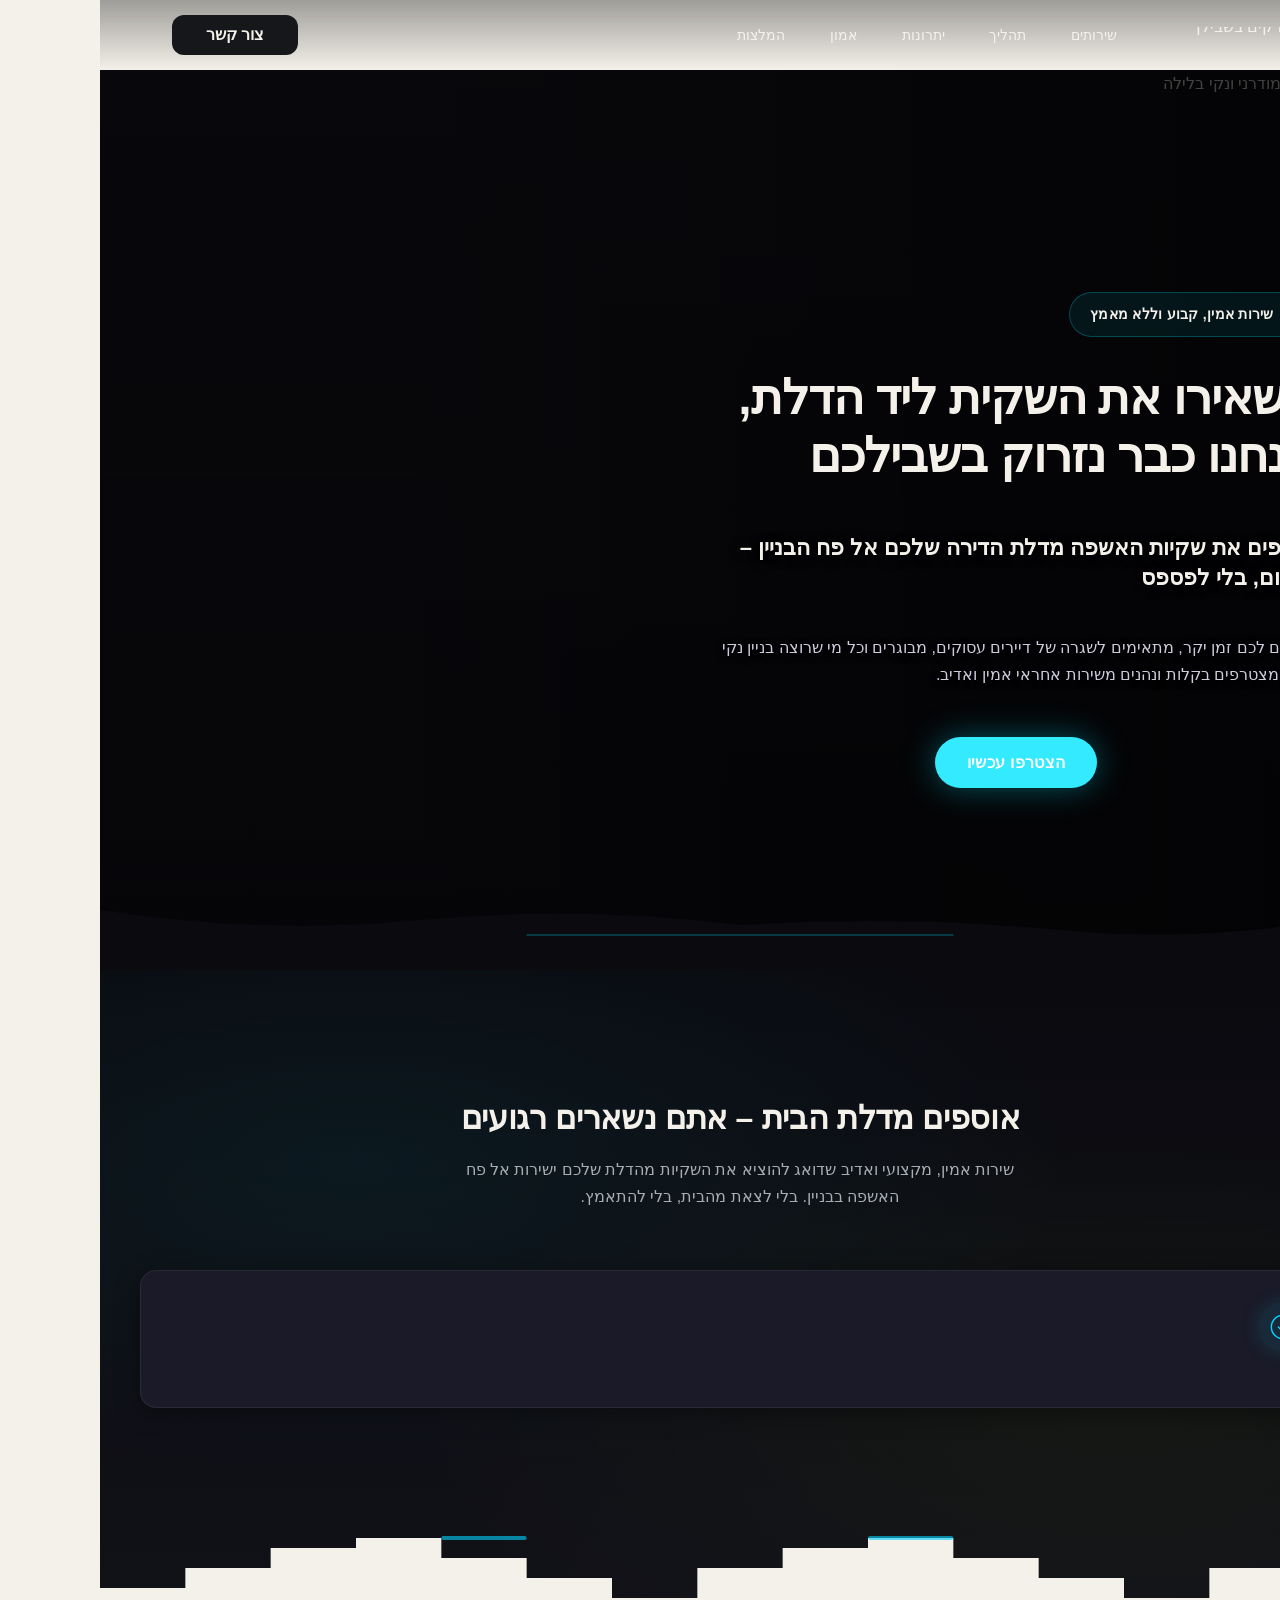
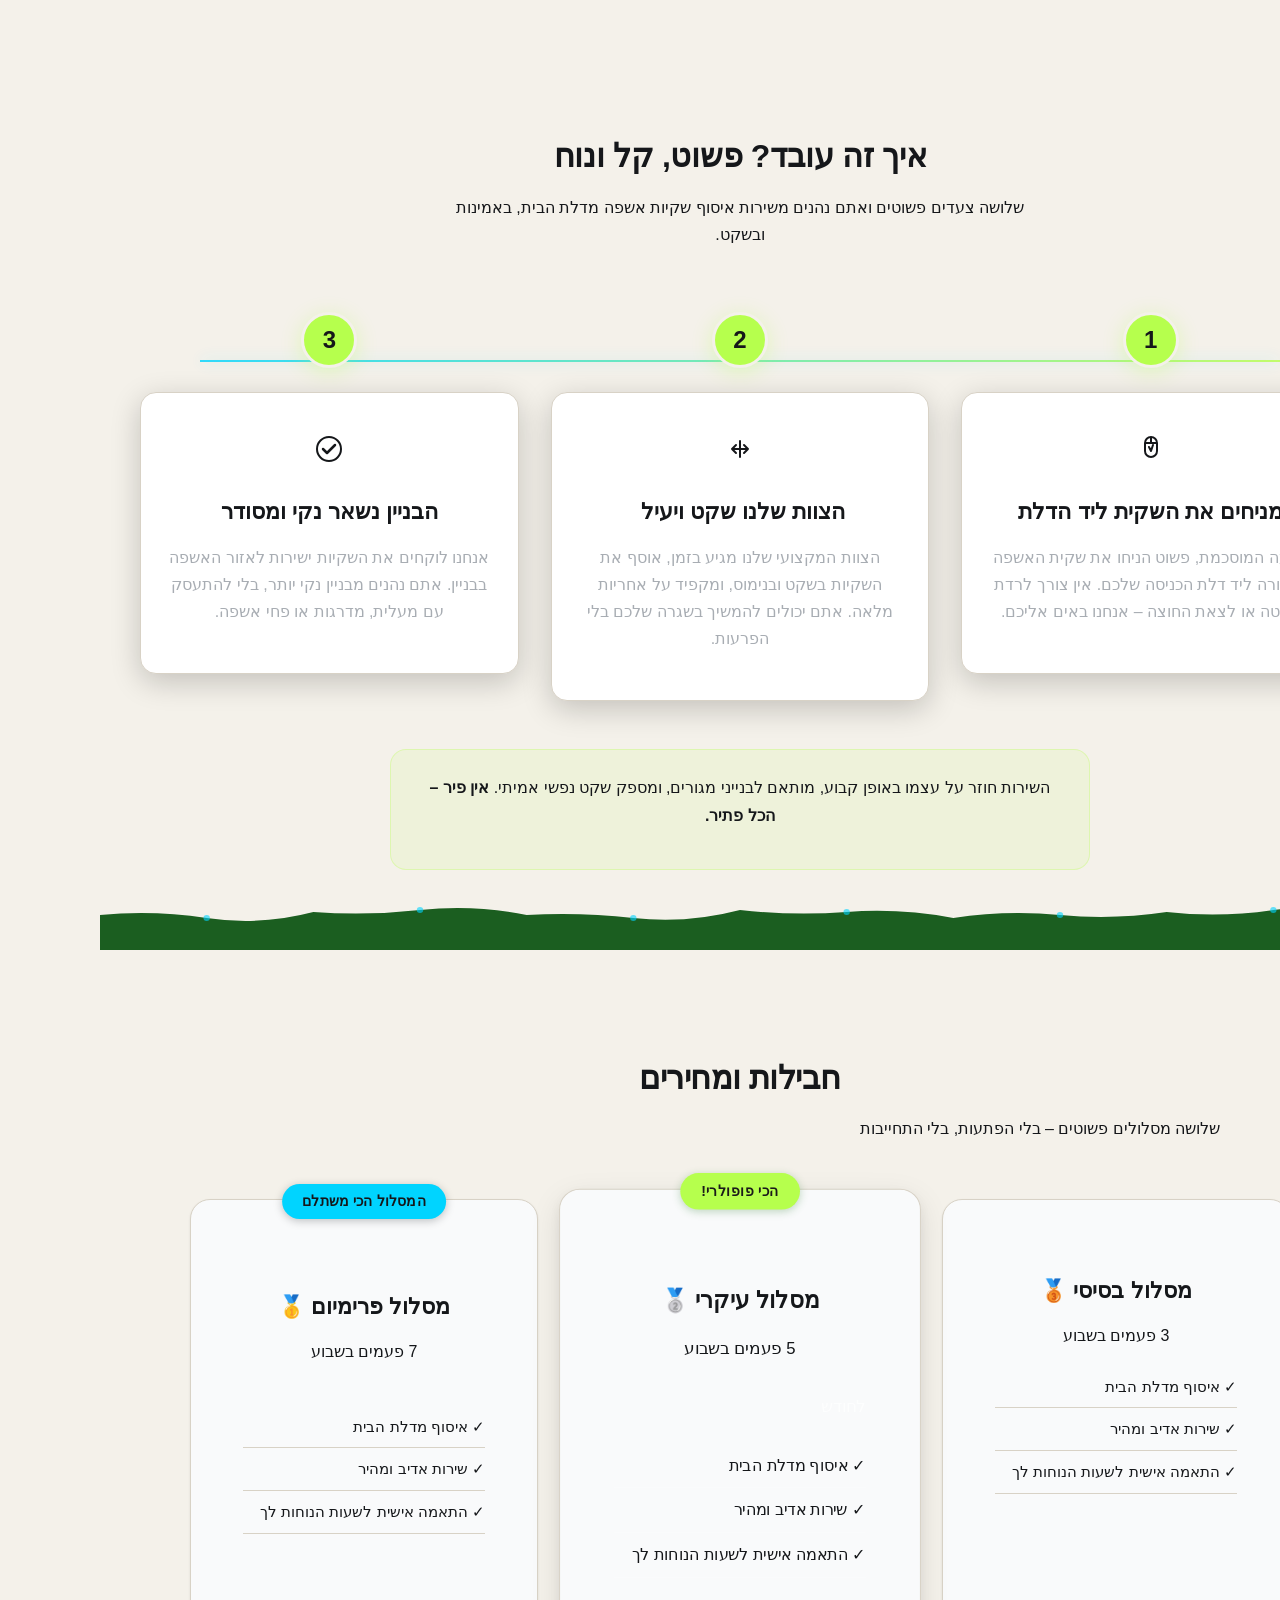
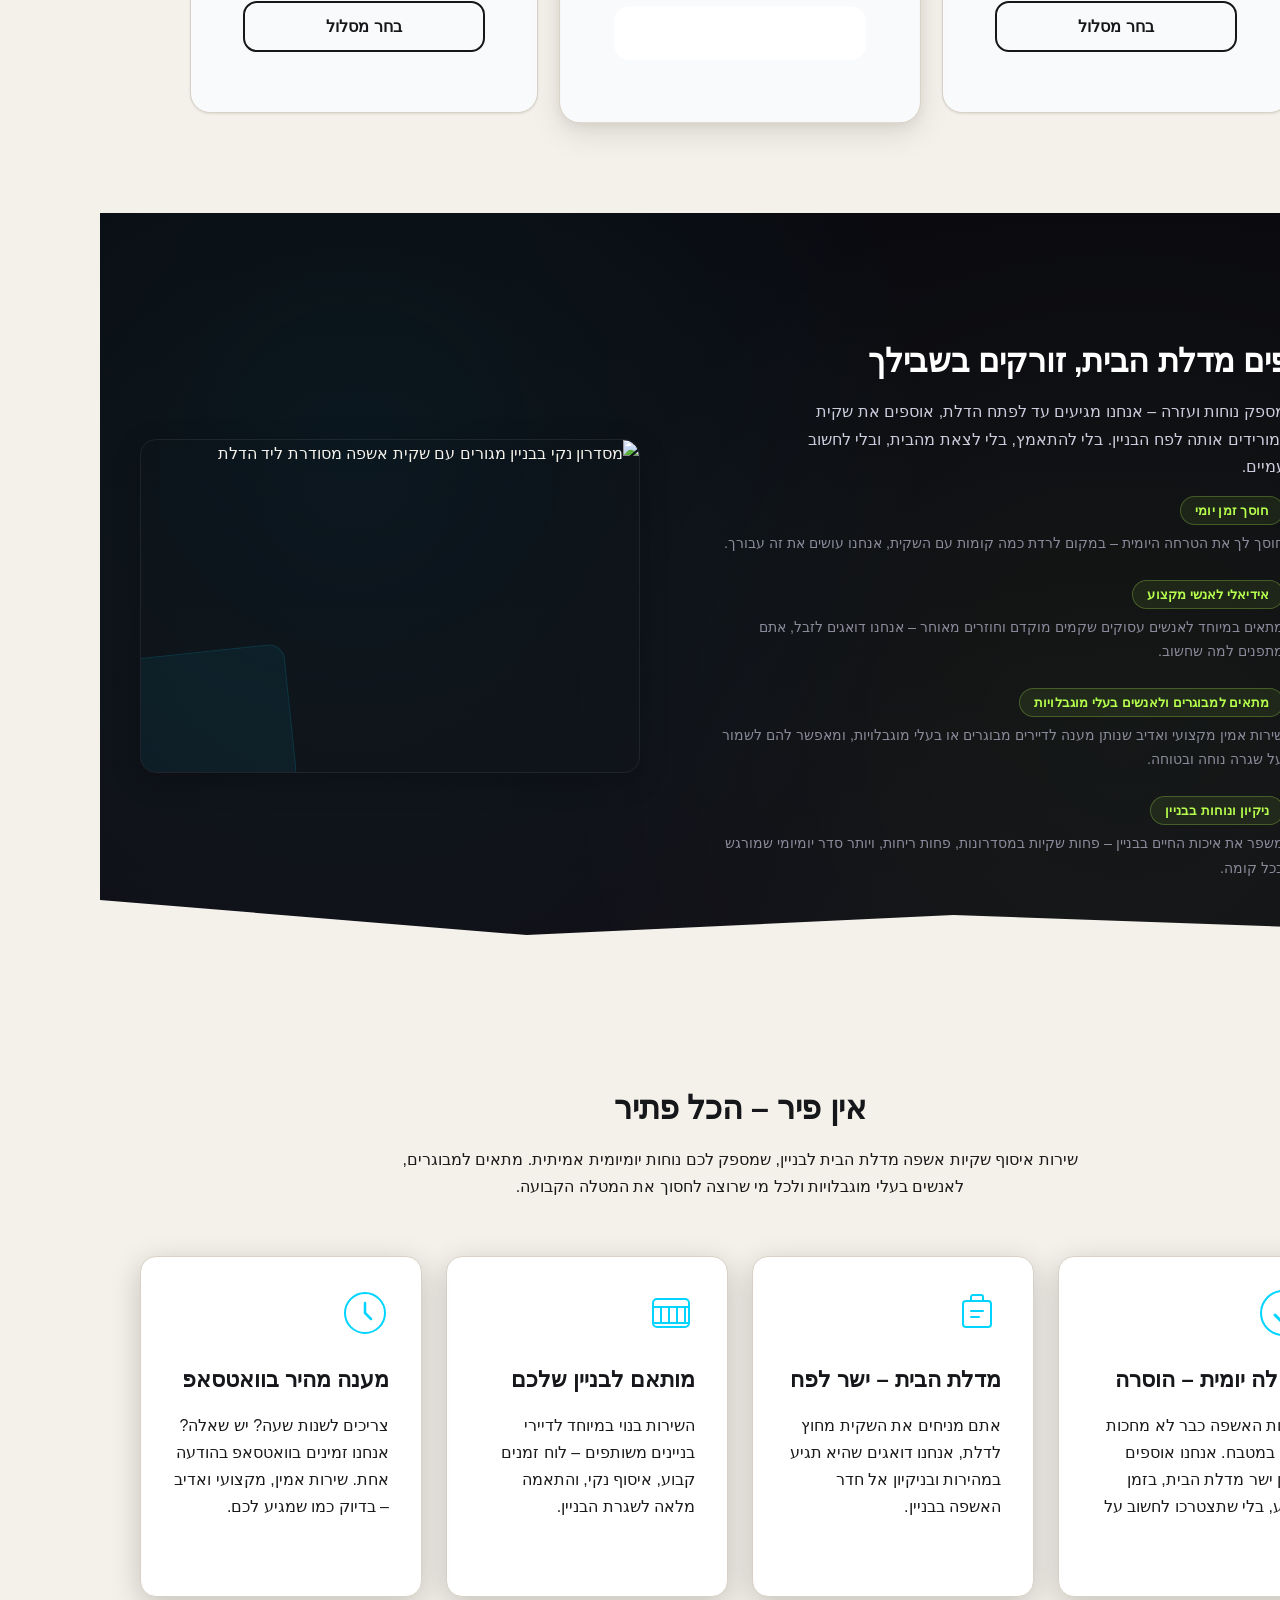
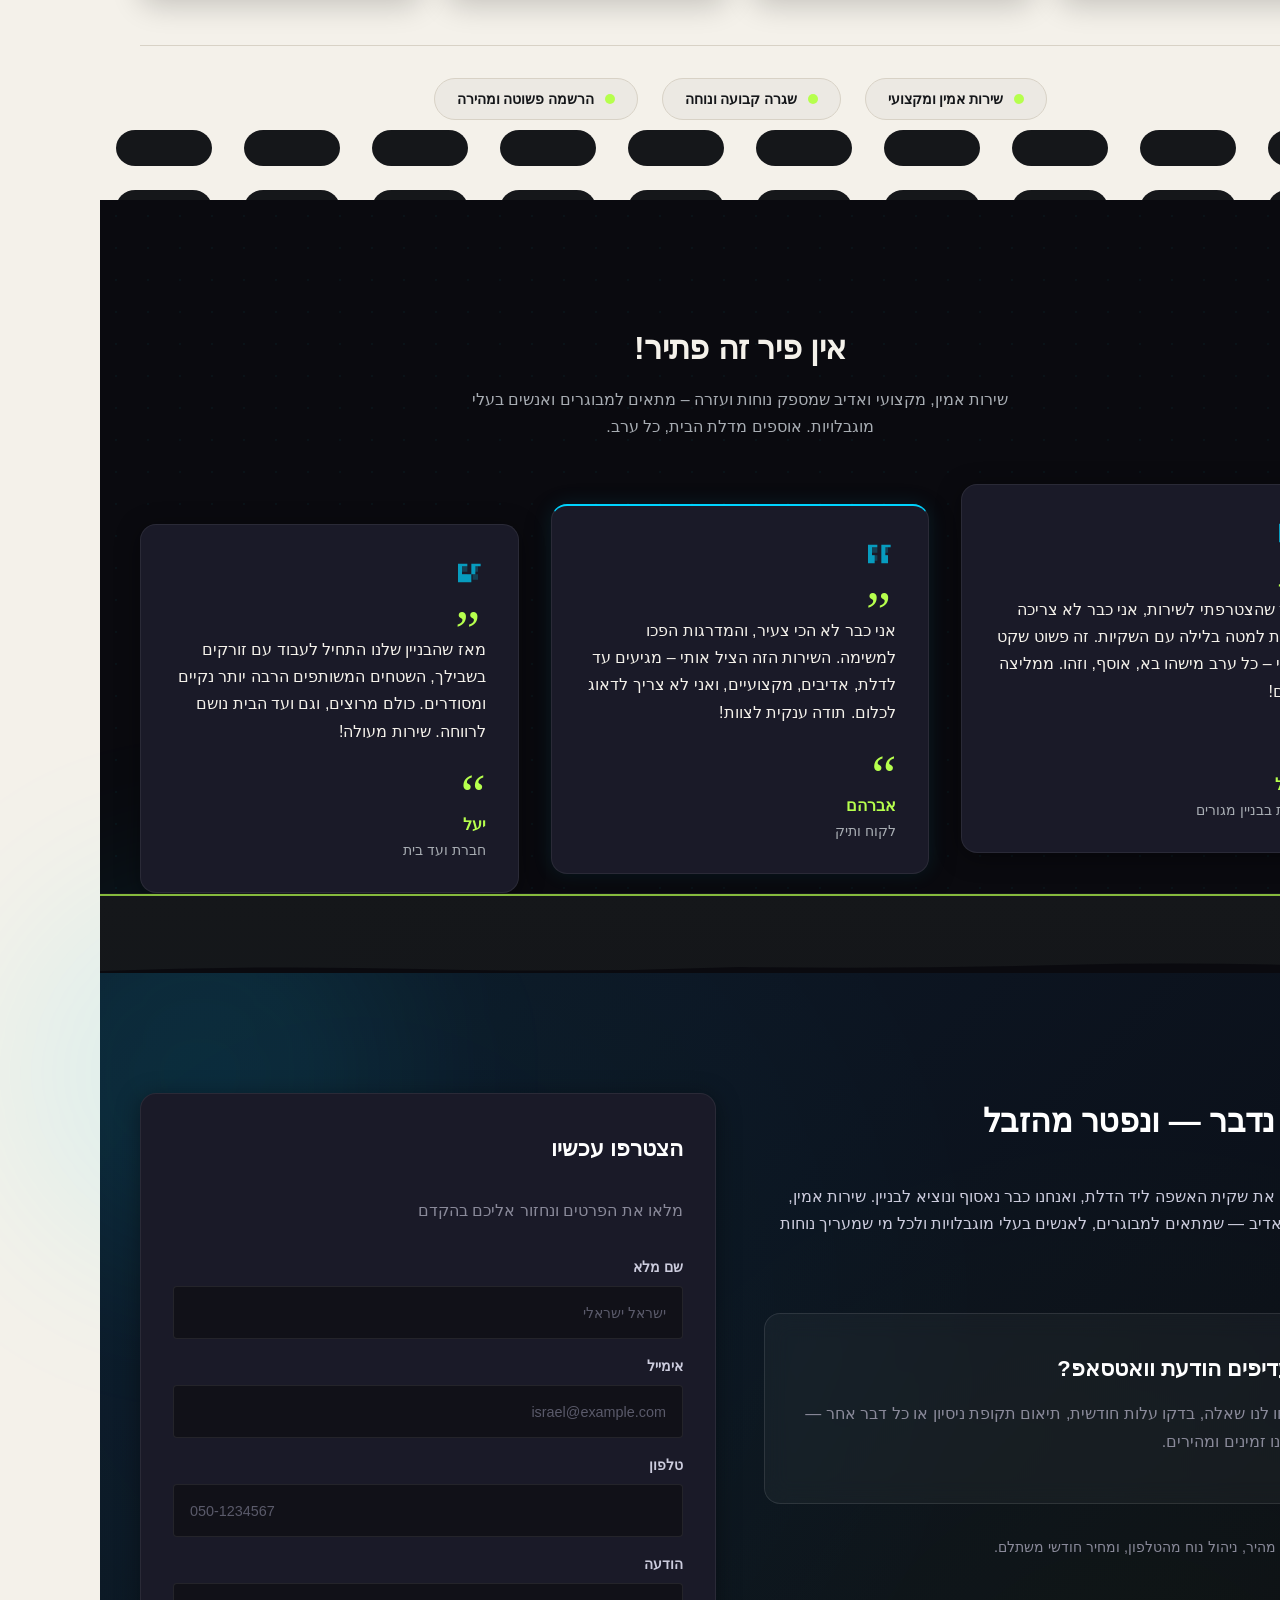
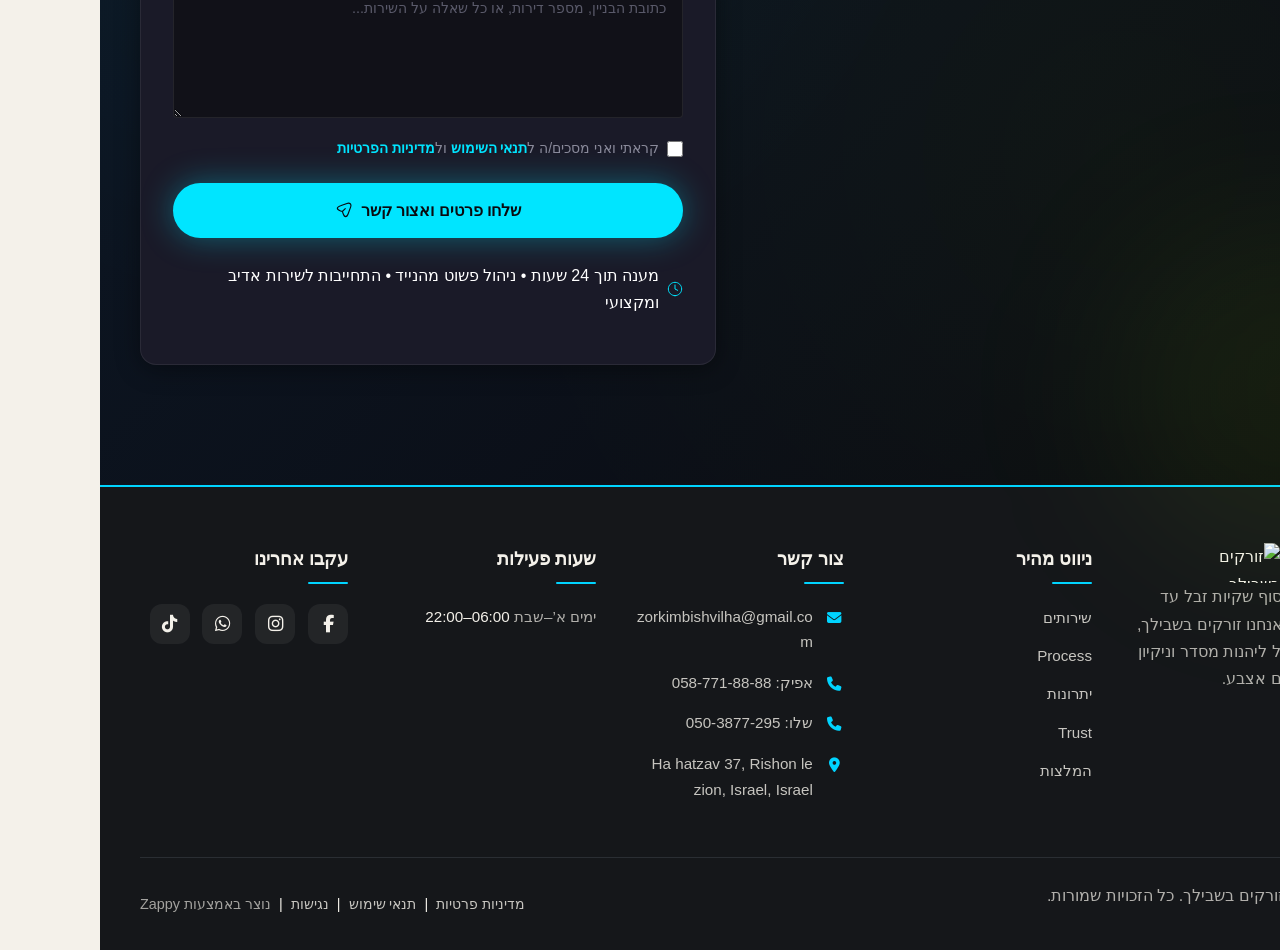
==== commit 9d8ec735: "Incremental sync: 1 page(s) — delete_element" ====
--- a/public/index.html
+++ b/public/index.html
@@ -1 +1 @@
-<!doctype html><html dir="rtl" lang="he"><head><meta charset="UTF-8"><meta content="width=device-width,initial-scale=1" name="viewport"><meta content="index, follow" name="robots"><title>זורקים בשבילך – פינוי אשפה מקצועי, מהיר ואדיב</title><meta content="שירות פינוי אשפה מקצועי לבתים, עסקים ובניינים. אוספים מדלת הבית – שירות אמין, מקצועי ואדיב. חבילות משתלמות מ-99₪ לחודש. הצטרפו עוד היום!" name="description"><meta content="אין פיר הכל פתיר, אוספים מדלת הבית, שירות איסוף זבל מהדלת, נוחות יומיומית, שירות אמין מקצועי ואדיב" name="keywords"><link href="/assets/favicon.ico" rel="icon" type="image/x-icon"><link href="/assets/favicon-16x16.png" rel="icon" type="image/png" sizes="16x16"><link href="/assets/favicon-32x32.png" rel="icon" type="image/png" sizes="32x32"><link href="/assets/favicon-48x48.png" rel="icon" type="image/png" sizes="48x48"><link href="/assets/favicon-192x192.png" rel="icon" type="image/png" sizes="192x192"><link href="/assets/favicon-512x512.png" rel="icon" type="image/png" sizes="512x512"><link href="/assets/apple-touch-icon.png" rel="apple-touch-icon"><script>!function(){"use strict";var t="57432423-b008-4875-9ba6-009c581505ef",e="https://api.zappy5.com/api/analytics/track",a=18e5,n=2592e6,o=!0,i=!0,r=!0;var s=function(){var e="zappy_visitor_"+t,a=null;try{if(a=localStorage.getItem(e)){var o=JSON.parse(a),i=Date.now();if(i-o.created<n)return o.lastSeen=i,localStorage.setItem(e,JSON.stringify(o)),o.id}}catch(t){console.warn("Zappy Analytics: LocalStorage not available")}var r="zv_"+Date.now()+"_"+Math.random().toString(36).substr(2,9);try{localStorage.setItem(e,JSON.stringify({id:r,created:Date.now(),lastSeen:Date.now()}))}catch(t){}return r}(),c=function(){var e="zappy_session_"+t,n=null;try{if(n=sessionStorage.getItem(e)){var o=JSON.parse(n),i=Date.now();if(i-o.timestamp<a)return o.timestamp=i,sessionStorage.setItem(e,JSON.stringify(o)),o.id}}catch(t){console.warn("Zappy Analytics: SessionStorage not available")}var r="zs_"+Date.now()+"_"+Math.random().toString(36).substr(2,9);try{sessionStorage.setItem(e,JSON.stringify({id:r,timestamp:Date.now()}))}catch(t){}return r}();function l(a,n){n=n||{};var o={website_id:t,event_type:a,page_path:window.location.pathname,referrer:document.referrer||"direct",visitor_id:s,session_id:c,metadata:n};if(navigator.sendBeacon){var i=new Blob([JSON.stringify(o)],{type:"application/json"});navigator.sendBeacon(e,i)}else fetch(e,{method:"POST",headers:{"Content-Type":"application/json"},body:JSON.stringify(o),keepalive:!0}).catch(function(t){console.warn("Zappy Analytics: Failed to track event",t)})}o&&l("pageview",{title:document.title,url:window.location.href}),i&&document.addEventListener("click",function(t){var e=t.target;if("BUTTON"===e.tagName||e.closest("button")){var a="BUTTON"===e.tagName?e:e.closest("button");l("click",{element:"button",text:a.textContent.trim().substring(0,100),id:a.id||null,class:a.className||null})}else if("A"===e.tagName||e.closest("a")){var n="A"===e.tagName?e:e.closest("a");l("navigation",{element:"link",text:n.textContent.trim().substring(0,100),href:n.href,external:n.hostname!==window.location.hostname})}},!0),r&&document.addEventListener("submit",function(t){var e=t.target;l("form_submit",{form_id:e.id||null,form_name:e.name||null,form_action:e.action||null,form_method:e.method||"GET"})},!0);var m=Date.now();window.addEventListener("beforeunload",function(){l("page_unload",{time_on_page:Math.floor((Date.now()-m)/1e3),page_path:window.location.pathname})}),window.zappyAnalytics={track:l,getVisitorId:function(){return s},getSessionId:function(){return c}}}()</script><meta content="זורקים בשבילך – פינוי אשפה מקצועי, מהיר ואדיב" property="og:title"><meta content="שירות פינוי אשפה מקצועי לבתים, עסקים ובניינים. אוספים מדלת הבית – שירות אמין, מקצועי ואדיב. חבילות משתלמות מ-99₪ לחודש. הצטרפו עוד היום!" property="og:description"><meta content="summary_large_image" name="twitter:card"><meta content="זורקים בשבילך – פינוי אשפה מקצועי, מהיר ואדיב" name="twitter:title"><meta content="שירות פינוי אשפה מקצועי לבתים, עסקים ובניינים. אוספים מדלת הבית – שירות אמין, מקצועי ואדיב. חבילות משתלמות מ-99₪ לחודש. הצטרפו עוד היום!" name="twitter:description"><script type="application/ld+json">{"@context":"https://schema.org","@graph":[{"@type":"LocalBusiness","@id":"https://zorkim-bishvilecha.zappy5.app#organization","name":"זורקים בשבילך","url":"https://zorkim-bishvilecha.zappy5.app","description":"Zorkim Bishvilcha (We Throw for You) is a convenient home service that collects garbage bags directly from residents' apartment doors and takes them to the building's trash area. The service targets apartment building residents who want to save time and effort on a daily chore. The brand has a practical, friendly, and community-oriented identity, emphasizing ease, reliability, and door-to-door convenience.","address":{"@type":"PostalAddress","streetAddress":"Ha hatzav 37, Rishon le zion, Israel, Israel"},"contactPoint":[{"@type":"ContactPoint","contactType":"customer service","email":"zorkimbishvilha@gmail.com","telephone":"058-771-88-88"}]},{"@type":"WebSite","@id":"https://zorkim-bishvilecha.zappy5.app#website","url":"https://zorkim-bishvilecha.zappy5.app","name":"זורקים בשבילך","publisher":{"@id":"https://zorkim-bishvilecha.zappy5.app#organization"}},{"@type":"ContactPage","@id":"https://zorkim-bishvilecha.zappy5.app#contactpage","url":"https://zorkim-bishvilecha.zappy5.app","name":"זורקים בשבילך – פינוי אשפה מקצועי, מהיר ואדיב","mainEntity":{"@id":"https://zorkim-bishvilecha.zappy5.app#organization"},"potentialAction":{"@type":"CommunicateAction","target":{"@type":"EntryPoint","urlTemplate":"https://zorkim-bishvilecha.zappy5.app/api/email/contact-form","actionPlatform":["http/method=POST"],"contentType":"application/json"},"instrument":[{"@type":"PropertyValue","name":"name","propertyID":"text","valueRequired":true,"description":"ישראל ישראלי"},{"@type":"PropertyValue","name":"email","propertyID":"email","valueRequired":true,"description":"israel@example.com"},{"@type":"PropertyValue","name":"phone","propertyID":"tel","valueRequired":true,"description":"050-1234567"},{"@type":"PropertyValue","name":"message","propertyID":"textarea","valueRequired":true,"description":"כתובת הבניין, מספר דירות, או כל שאלה על השירות..."},{"@type":"PropertyValue","name":"privacy_consent","propertyID":"checkbox","valueRequired":true}]}}]}</script><link href="/styles.css" rel="stylesheet"><script>window.ZAPPY_WEBSITE_ID="57432423-b008-4875-9ba6-009c581505ef",window.ZAPPY_API_BASE="https://api.zappy5.com"</script><link href="/assets/home-services-hero-upload-1783526937458-zabma6.webp?v=1783526940119" rel="preload" as="image" fetchpriority="high"><style id="zappy-dropdown-submenu-styles">#navMenu li:has(.sub-menu),.nav-menu li:has(.sub-menu),.navbar li:has(.sub-menu),nav li:has(.sub-menu){position:relative}#navMenu .sub-menu,.nav-menu .sub-menu,.navbar .sub-menu,nav .sub-menu{display:block!important;position:absolute!important;top:100%;left:0;min-width:220px;background:#fff;border-radius:8px;box-shadow:0 8px 25px rgba(0,0,0,.15);padding:8px 0;opacity:0;visibility:hidden;transform:translateY(10px);transition:all .3s ease;z-index:1000;list-style:none;pointer-events:none}#navMenu li:hover>.sub-menu,.nav-menu li:hover>.sub-menu,.navbar li:hover>.sub-menu,nav li:hover>.sub-menu{opacity:1!important;visibility:visible!important;transform:translateY(0)!important;pointer-events:auto!important}.sub-menu li{list-style:none;margin:0;padding:0}.sub-menu a{display:block!important;padding:10px 16px!important;color:var(--text-dark,#333)!important;font-weight:500;text-decoration:none;white-space:nowrap;transition:background-color .2s}.sub-menu .zappy-nav-child>a{padding-left:28px!important;font-size:.9em!important;opacity:.85!important}[dir=rtl] .sub-menu .zappy-nav-child>a,html[lang=ar] .sub-menu .zappy-nav-child>a,html[lang=he] .sub-menu .zappy-nav-child>a{padding-left:10px!important;padding-right:28px!important}.sub-menu .zappy-nav-parent>a{font-weight:600!important}.sub-menu a:hover{background-color:#f5f5f5}[dir=rtl] .nav-menu .sub-menu,[dir=rtl] .navbar .sub-menu,[dir=rtl] nav .sub-menu,html[lang=ar] .nav-menu .sub-menu,html[lang=ar] .navbar .sub-menu,html[lang=ar] nav .sub-menu,html[lang=he] .nav-menu .sub-menu,html[lang=he] .navbar .sub-menu,html[lang=he] nav .sub-menu{left:auto!important;right:0!important}.sub-menu:empty,.sub-menu:not(:has(li)):not(:has(> a)),.sub-menu:not(:has(li:not(.zappy-hidden-menu-item))):not(:has(> a)){display:none!important;opacity:0!important;visibility:hidden!important;pointer-events:none!important}li:has(.menu-group-title):hover>.sub-menu{opacity:1!important;visibility:visible!important;transform:translateY(0)!important;pointer-events:auto!important}#navMenu>li>.menu-group-title,.nav-menu>li>.menu-group-title{display:inline-block;padding:.5rem 1rem;cursor:default;user-select:none}@media (max-width:768px){#navMenu .sub-menu,.nav-menu .sub-menu,.navbar .sub-menu,nav .sub-menu{position:static!important;transform:none!important;box-shadow:none!important;background:0 0!important;max-height:0;overflow:hidden;opacity:0;visibility:hidden;transition:max-height .3s ease,opacity .3s ease;padding:0!important;border-radius:0!important}#navMenu .sub-menu.mobile-expanded,.nav-menu .sub-menu.mobile-expanded,.navbar .sub-menu.mobile-expanded{max-height:none!important;overflow-y:visible!important;opacity:1!important;visibility:visible!important;padding:8px 0 8px 16px!important}[dir=rtl] .sub-menu.mobile-expanded,html[lang=he] .sub-menu.mobile-expanded{padding:8px 16px 8px 0!important}#navMenu li:hover>.sub-menu,.nav-menu li:hover>.sub-menu,.navbar li:hover>.sub-menu,nav li:hover>.sub-menu{opacity:0;visibility:hidden;pointer-events:none}#navMenu li>.sub-menu.mobile-expanded,.nav-menu li>.sub-menu.mobile-expanded,.navbar li>.sub-menu.mobile-expanded,nav li>.sub-menu.mobile-expanded{opacity:1!important;visibility:visible!important;pointer-events:auto!important}#navMenu li:has(.sub-menu),.nav-menu li:has(.sub-menu),.navbar li:has(.sub-menu),nav li:has(.sub-menu){display:flex!important;flex-wrap:wrap!important;align-items:center!important;position:relative!important;min-height:44px!important}#navMenu li:has(.sub-menu)>a,.nav-menu li:has(.sub-menu)>a,.navbar li:has(.sub-menu)>a,nav li:has(.sub-menu)>a{flex:1!important;min-width:0!important}#navMenu li:has(.sub-menu)>.menu-group-title,.nav-menu li:has(.sub-menu)>.menu-group-title,.navbar li:has(.sub-menu)>.menu-group-title,nav li:has(.sub-menu)>.menu-group-title{flex:1!important;min-width:0!important;padding:0!important;line-height:inherit!important}#navMenu li:has(.sub-menu)>.sub-menu,.nav-menu li:has(.sub-menu)>.sub-menu,.navbar li:has(.sub-menu)>.sub-menu,nav li:has(.sub-menu)>.sub-menu{flex-basis:100%!important;width:100%!important}#navMenu li:has(.sub-menu)>a [class*=arrow],#navMenu li:has(.sub-menu)>a [class*=chevron],.nav-menu li:has(.sub-menu)>a .fa-angle-down,.nav-menu li:has(.sub-menu)>a .fa-chevron-down,.nav-menu li:has(.sub-menu)>a [class*=arrow],.nav-menu li:has(.sub-menu)>a [class*=chevron],nav li:has(.sub-menu)>a [class*=arrow],nav li:has(.sub-menu)>a [class*=chevron]{display:none!important;visibility:hidden!important}.mobile-submenu-toggle{display:flex!important;align-items:center!important;justify-content:center!important;width:44px!important;height:auto!important;background:0 0!important;border:none!important;cursor:pointer!important;color:var(--text-light)!important;position:static!important;flex-shrink:0!important;align-self:stretch!important;z-index:2!important;padding:0!important;margin:0!important}.mobile-submenu-toggle::after{content:''!important;width:0!important;height:0!important;border-left:6px solid transparent!important;border-right:6px solid transparent!important;border-top:7px solid currentColor!important;transition:transform .3s ease!important}.mobile-submenu-toggle.expanded::after{transform:rotate(180deg)!important}.sub-menu a{padding:10px 0!important;display:block!important;color:var(--text-light)!important;white-space:normal!important}.sub-menu .zappy-nav-child>a{padding-left:28px!important;font-size:.9em!important;opacity:.85!important}[dir=rtl] .sub-menu .zappy-nav-child>a,html[lang=ar] .sub-menu .zappy-nav-child>a,html[lang=he] .sub-menu .zappy-nav-child>a{padding-left:0!important;padding-right:28px!important}.sub-menu .zappy-nav-parent>a{font-weight:600!important}#navMenu.active,.nav-menu.active{max-width:100vw!important;overflow-x:hidden!important;box-sizing:border-box!important}.navbar .sub-menu li a,.zappy-products-dropdown .sub-menu a,nav.navbar .sub-menu li a{color:var(--text-light)!important}}@media (min-width:769px){.mobile-submenu-toggle{display:none!important}}</style><style id="zappy-widget-visibility">html[dir=rtl] .whatsapp-float{right:20px!important;left:auto!important}html:not([dir]) .whatsapp-float,html[dir=ltr] .whatsapp-float{left:20px!important;right:auto!important}html[dir=rtl] #mic-access-tool-general-button,html[dir=rtl] #mic-init-access-tool #mic-access-tool-general-button,html[dir=rtl] #mic-init-access-tool .mic-access-tool-general-button,html[dir=rtl] ._access-icon,html[dir=rtl] .mic-access-tool-general-button{left:20px!important;right:auto!important}html:not([dir]) #mic-access-tool-general-button,html:not([dir]) #mic-init-access-tool #mic-access-tool-general-button,html:not([dir]) #mic-init-access-tool .mic-access-tool-general-button,html:not([dir]) ._access-icon,html:not([dir]) .mic-access-tool-general-button,html[dir=ltr] #mic-access-tool-general-button,html[dir=ltr] #mic-init-access-tool #mic-access-tool-general-button,html[dir=ltr] #mic-init-access-tool .mic-access-tool-general-button,html[dir=ltr] ._access-icon,html[dir=ltr] .mic-access-tool-general-button{right:20px!important;left:auto!important}@media (max-width:768px){.whatsapp-float{display:flex!important}}@media (min-width:769px){.whatsapp-float{display:flex!important}}@media (max-width:768px){#mic-access-tool-general-button,#mic-init-access-tool #mic-access-tool-general-button,#mic-init-access-tool .mic-access-tool-general-button,._access-icon,.mic-access-tool-general-button{display:flex!important;visibility:visible!important;opacity:1!important;pointer-events:auto!important}#mic-access-tool-box.opened-mic-access-tool,#mic-init-access-tool #mic-access-tool-box.opened-mic-access-tool,.mic-access-tool-box.opened-mic-access-tool{visibility:visible!important;opacity:1!important;pointer-events:auto!important}}@media (min-width:769px){#mic-access-tool-general-button,#mic-init-access-tool #mic-access-tool-general-button,#mic-init-access-tool .mic-access-tool-general-button,._access-icon,.mic-access-tool-general-button{display:flex!important;visibility:visible!important;opacity:1!important;pointer-events:auto!important}#mic-access-tool-box.opened-mic-access-tool,#mic-init-access-tool #mic-access-tool-box.opened-mic-access-tool,.mic-access-tool-box.opened-mic-access-tool{visibility:visible!important;opacity:1!important;pointer-events:auto!important}}</style></head><body><meta charset="UTF-8"><meta content="width=device-width,initial-scale=1" name="viewport"><title>זורקים בשבילך – פינוי אשפה מקצועי, מהיר ואדיב</title><meta content="שירות פינוי אשפה מקצועי לבתים, עסקים ובניינים. אוספים מדלת הבית – שירות אמין, מקצועי ואדיב. חבילות משתלמות מ-99₪ לחודש. הצטרפו עוד היום!" name="description"><meta content="אין פיר הכל פתיר, אוספים מדלת הבית, שירות איסוף זבל מהדלת, נוחות יומיומית, שירות אמין מקצועי ואדיב" name="keywords"><meta content="index, follow" name="robots"><meta content="אין פיר הכל פתיר — אוספים לכם את הזבל מהדלת — זורקים בשבילך" property="og:title"><meta content="שירות איסוף שקיות זבל ישירות מדלת הדירה שלכם. אין פיר הכל פתיר — אנחנו אוספים מדלת הבית בזמן ובנוחות מקסימלית. שירות אמין, מקצועי ואדיב שמתאים למבוגרים ואנשים בעלי מוגבלויות. מצטרפים עוד היום ומרגישים את ההקלה!" property="og:description"><meta content="website" property="og:type"><meta content="he_IL" property="og:locale"><meta content="summary_large_image" name="twitter:card"><meta content="אין פיר הכל פתיר — אוספים לכם את הזבל מהדלת — זורקים בשבילך" name="twitter:title"><meta content="שירות איסוף שקיות זבל ישירות מדלת הדירה שלכם. אין פיר הכל פתיר — אנחנו אוספים מדלת הבית בזמן ובנוחות מקסימלית. שירות אמין, מקצועי ואדיב שמתאים למבוגרים ואנשים בעלי מוגבלויות. מצטרפים עוד היום ומרגישים את ההקלה!" name="twitter:description"><link href="/styles.css" rel="stylesheet"><link href="https://cdnjs.cloudflare.com/ajax/libs/font-awesome/6.4.0/css/all.min.css" rel="stylesheet"><style>.skip-link{position:absolute;top:0;left:0;transform:translateY(-200%);padding:12px 18px;background:var(--bg-dark,#1a1a1a);color:var(--text-light,#fff);font-weight:600;border-radius:0 0 8px 0;z-index:10000}.skip-link:focus{transform:none;outline:2px solid var(--ring,#fff);outline-offset:2px}:focus-visible{outline:2px solid var(--ring,currentColor);outline-offset:3px}</style><link href="/assets/favicon.ico" rel="icon" type="image/x-icon"><link href="/assets/favicon-16x16.png" rel="icon" type="image/png" sizes="16x16"><link href="/assets/favicon-32x32.png" rel="icon" type="image/png" sizes="32x32"><link href="/assets/favicon-48x48.png" rel="icon" type="image/png" sizes="48x48"><link href="/assets/favicon-192x192.png" rel="icon" type="image/png" sizes="192x192"><link href="/assets/favicon-512x512.png" rel="icon" type="image/png" sizes="512x512"><link href="/assets/apple-touch-icon.png" rel="apple-touch-icon"><link href="https://cdn.jsdelivr.net/npm/vanilla-cookieconsent@3/dist/cookieconsent.css" rel="stylesheet"><script src="https://cdn.jsdelivr.net/npm/vanilla-cookieconsent@3/dist/cookieconsent.umd.js"></script><script src="https://cdn.jsdelivr.net/gh/mickidum/acc_toolbar/acctoolbar/acctoolbar.min.js"></script><a href="#main" class="skip-link">דלג לתוכן הראשי</a><nav class="navbar" dir="rtl"><button class="mobile-toggle" aria-label="Menu" id="mobileToggle"><svg viewBox="0 0 24 24" fill="none" height="24" width="24" class="hamburger-icon"><path d="M3 12h18M3 6h18M3 18h18" stroke="currentColor" stroke-linecap="round" stroke-width="2"></path></svg> <svg viewBox="0 0 24 24" fill="none" height="24" width="24" class="close-icon" style="display:none"><path d="M18 6L6 18M6 6l12 12" stroke="currentColor" stroke-linecap="round" stroke-width="2"></path></svg></button> <button class="phone-header-btn" aria-label="Call" data-phone="0587718888"><svg viewBox="0 0 24 24" fill="currentColor" height="20" width="20"><path d="M22 16.92v3a2 2 0 0 1-2.18 2 19.79 19.79 0 0 1-8.63-3.07 19.5 19.5 0 0 1-6-6 19.79 19.79 0 0 1-3.07-8.67A2 2 0 0 1 4.11 2h3a2 2 0 0 1 2 1.72 12.84 12.84 0 0 0 .7 2.81 2 2 0 0 1-.45 2.11L8.09 9.91a16 16 0 0 0 6 6l1.27-1.27a2 2 0 0 1 2.11-.45 12.84 12.84 0 0 0 2.81.7A2 2 0 0 1 22 16.92z"></path></svg></button><div class="nav-container"><div class="nav-right-group"><div class="nav-brand"><a href="/" class="logo-link"><img alt="זורקים בשבילך" src="/assets/home-services-logo-1783528113544-kvtlky.webp?v=1783528114093-5hwcz5" class="logo"></a></div><ul class="nav-menu" id="navMenu"><li><a href="#services">שירותים</a></li><li><a href="#process">תהליך</a></li><li><a href="#benefits">יתרונות</a></li><li><a href="#trust">אמון</a></li><li><a href="#testimonials">המלצות</a></li><li class="mobile-contact-link nav-cta-mobile-item"><a href="#contact" class="nav-cta-btn">צור קשר</a></li></ul></div><div class="nav-cta-container"><a href="#contact" class="nav-cta-btn">צור קשר</a></div></div></nav><script>window.addEventListener("load",function(){const e=document.querySelector(".navbar, nav, header");if(!e)return void console.log("[Navbar] Navbar element not found");let t=document.getElementById("mobileToggle")||document.querySelector(".mobile-toggle")||document.querySelector(".hamburger")||document.querySelector(".hamburger-menu")||document.querySelector(".menu-toggle")||document.querySelector(".burger-menu")||document.querySelector('[aria-label="Menu"]')||document.querySelector('[aria-label="תפריט"]');const o=document.querySelector(".phone-header-btn"),n=window.getComputedStyle(e);let r=n.backgroundColor;if(console.log("[Navbar] Initial navbar background:",r),"transparent"===r||"rgba(0, 0, 0, 0)"===r||r.startsWith("rgba")&&r.includes(", 0)")){const e=n.backgroundImage;if(e&&"none"!==e)console.log("[Navbar] Navbar has background image/gradient, using dark text"),r="rgb(240, 240, 240)";else{const e=window.getComputedStyle(document.body).backgroundColor;console.log("[Navbar] Navbar transparent, using body background:",e),r=e}}const a=r.match(/\d+/g);if(a&&a.length>=3){const e=(.299*parseInt(a[0])+.587*parseInt(a[1])+.114*parseInt(a[2]))/255;console.log("[Navbar] Mobile button colors preserved from Claude CSS (luminance:",e.toFixed(2)+")");const n=document.createElement("style");n.id="zappy-mobile-nav-fix";document.documentElement.lang;document.documentElement.dir,n.textContent='\n        /* Hide mobile buttons on desktop, show only on mobile */\n        @media (min-width: 769px) {\n          .mobile-toggle,\n          .phone-header-btn {\n            display: none !important;\n          }\n        }\n        \n        /* Show and position mobile buttons correctly on mobile */\n        @media (max-width: 768px) {\n          .navbar,\n          nav.navbar {\n            min-height: 70px !important;\n          }\n\n          .mobile-toggle,\n          .phone-header-btn {\n            position: absolute !important;\n            top: 0 !important;\n            bottom: 0 !important;\n            margin-top: auto !important;\n            margin-bottom: auto !important;\n            transform: none !important;\n            z-index: 1001 !important;\n            display: flex !important;\n            align-items: center !important;\n            justify-content: center !important;\n            width: 36px !important;\n            height: 36px !important;\n            border-radius: 50% !important;\n            border: none !important;\n            cursor: pointer !important;\n            padding: 6px !important;\n            background: none !important;\n            color: var(--nav-text, var(--text-light)) !important;\n            touch-action: manipulation !important;\n            -webkit-tap-highlight-color: transparent !important;\n          }\n\n          html[data-zappy-site-type="ecommerce"] .phone-header-btn,\n          body[data-zappy-site-type="ecommerce"] .phone-header-btn,\n          html[data-zappy-site-type="ecommerce"] header .phone-header-btn,\n          html[data-zappy-site-type="ecommerce"] nav .phone-header-btn {\n            display: none !important;\n            visibility: hidden !important;\n            width: 0 !important;\n            height: 0 !important;\n            min-width: 0 !important;\n            overflow: hidden !important;\n          }\n          \n          /* LTR positioning (default): hamburger LEFT, phone RIGHT */\n          html:not([dir="rtl"]):not([lang="he"]):not([lang="ar"]) .mobile-toggle,\n          html[dir="ltr"] .mobile-toggle {\n            left: 12px !important;\n            right: auto !important;\n          }\n          html:not([dir="rtl"]):not([lang="he"]):not([lang="ar"]) .phone-header-btn,\n          html[dir="ltr"] .phone-header-btn {\n            right: 12px !important;\n            left: auto !important;\n          }\n          \n          /* RTL positioning: hamburger RIGHT, phone LEFT */\n          html[dir="rtl"] .mobile-toggle,\n          html[lang="he"] .mobile-toggle,\n          html[lang="ar"] .mobile-toggle {\n            right: 12px !important;\n            left: auto !important;\n          }\n          html[dir="rtl"] .phone-header-btn,\n          html[lang="he"] .phone-header-btn,\n          html[lang="ar"] .phone-header-btn {\n            left: 12px !important;\n            right: auto !important;\n          }\n          \n          /* CRITICAL: Ensure nav-container has min-height on mobile */\n          /* All children are positioned absolutely/fixed on mobile, so height:auto collapses to 0 */\n          .nav-container {\n            min-height: 70px !important;\n            position: relative !important;\n          }\n          \n          /* Ensure SVG icons are properly sized and inherit color */\n          .mobile-toggle svg,\n          .phone-header-btn svg {\n            width: 24px !important;\n            height: 24px !important;\n            /* Don\'t force display - let JavaScript control hamburger/close toggle */\n          }\n          \n          /* Reset nav-cta-container on mobile - remove desktop box-shadow/padding */\n          /* that creates a visible ghost box when CTA button is hidden */\n          .nav-cta-container {\n            box-shadow: none !important;\n            padding: 0 !important;\n          }\n          \n          /* Hide nav-cta-container entirely on mobile when there\'s no lang-switcher */\n          /* (only the CTA button is inside, and it\'s hidden on mobile) */\n          .nav-cta-container:not(:has(.lang-switcher)) {\n            display: none !important;\n          }\n          \n          /* CRITICAL: Prevent hero image fade gradient from bleeding over headline text */\n          /* The .image-fade-gradient has bottom: -30px (extends below parent) */\n          /* On mobile stacked layout, this overlaps the h1 text below the image */\n          .hero-image-column {\n            overflow: hidden !important;\n          }\n          .image-fade-gradient {\n            bottom: 0 !important;\n          }\n          \n          /* Hide desktop language switcher on mobile - hamburger menu handles it */\n          /* High specificity to override stored CSS */\n          .lang-switcher,\n          .nav-cta-container .lang-switcher,\n          .nav-container .lang-switcher,\n          .navbar .lang-switcher,\n          .navbar .nav-cta-container .lang-switcher {\n            display: none !important;\n          }\n        }\n      ';const r=document.getElementById("zappy-mobile-nav-fix");r&&r.remove(),document.head.appendChild(n),console.log("[Navbar] Critical CSS injected for mobile nav positioning");const i=window.innerWidth<=768;if(t){const e=t.querySelector(".hamburger-icon"),o=t.querySelector(".close-icon");e&&(e.style.setProperty("width","24px","important"),e.style.setProperty("height","24px","important"),e.style.setProperty("display","block","important")),o&&(o.style.setProperty("width","24px","important"),o.style.setProperty("height","24px","important"),o.style.setProperty("display","none","important")),i?(t.style.setProperty("position","absolute","important"),t.style.setProperty("top","0","important"),t.style.setProperty("bottom","0","important"),t.style.setProperty("margin-top","auto","important"),t.style.setProperty("margin-bottom","auto","important"),t.style.setProperty("transform","none","important"),t.style.setProperty("z-index","1001","important"),t.style.removeProperty("left"),t.style.removeProperty("right"),console.log("[Navbar] Mobile toggle positioning applied (mobile viewport)")):(t.style.removeProperty("position"),t.style.removeProperty("top"),t.style.removeProperty("transform"),t.style.removeProperty("z-index"),t.style.removeProperty("left"),t.style.removeProperty("right"),console.log("[Navbar] Desktop viewport - cleared mobile toggle inline positioning"))}if(o){const e=o.querySelector("svg");e&&(e.style.width="24px",e.style.height="24px",e.setAttribute("width","24"),e.setAttribute("height","24")),i?(o.style.setProperty("position","absolute","important"),o.style.setProperty("top","0","important"),o.style.setProperty("bottom","0","important"),o.style.setProperty("margin-top","auto","important"),o.style.setProperty("margin-bottom","auto","important"),o.style.setProperty("transform","none","important"),o.style.setProperty("z-index","1001","important"),o.style.removeProperty("left"),o.style.removeProperty("right"),console.log("[Navbar] Phone button positioning applied (mobile viewport)")):(o.style.removeProperty("position"),o.style.removeProperty("top"),o.style.removeProperty("transform"),o.style.removeProperty("z-index"),o.style.removeProperty("left"),o.style.removeProperty("right"),console.log("[Navbar] Desktop viewport - cleared phone button inline positioning"))}}else console.log("[Navbar] Could not parse background color:",r);t=document.getElementById("mobileToggle")||document.querySelector(".mobile-toggle")||document.querySelector(".hamburger")||document.querySelector(".hamburger-menu")||document.querySelector(".menu-toggle")||document.querySelector(".burger-menu")||document.querySelector('[aria-label="Menu"]')||document.querySelector('[aria-label="תפריט"]');const i=document.getElementById("navMenu")||document.querySelector(".nav-menu")||document.querySelector(".nav-links")||document.querySelector("nav ul:not(.submenu)");if(!t||!i)return void console.log("[Navbar] Mobile toggle or menu not found:",{toggle:!!t,menu:!!i});i.id||(i.id="navMenu"),console.log("[Navbar] Initializing mobile menu...");const l=t.cloneNode(!0);t.parentNode.replaceChild(l,t);var s=0;function p(e){var t=Date.now();t-s<300||(s=t,function(e){e.preventDefault(),e.stopPropagation();const t=l.querySelector(".hamburger-icon"),o=l.querySelector(".close-icon");i.classList.contains("active")?(i.classList.remove("active"),t&&t.style.setProperty("display","block","important"),o&&o.style.setProperty("display","none","important"),document.body.style.overflow="",document.body.classList.remove("menu-open"),console.log("[Navbar] Menu closed")):(i.classList.add("active"),t&&t.style.setProperty("display","none","important"),o&&o.style.setProperty("display","block","important"),document.body.style.overflow="hidden",document.body.classList.add("menu-open"),console.log("[Navbar] Menu opened"))}(e))}l.addEventListener("click",p),l.addEventListener("touchend",p),document.addEventListener("keydown",function(e){if(("Escape"===e.key||"Esc"===e.key)&&i.classList.contains("active")){const e=l.querySelector(".hamburger-icon"),t=l.querySelector(".close-icon");i.classList.remove("active"),e&&e.style.setProperty("display","block","important"),t&&t.style.setProperty("display","none","important"),document.body.style.overflow="",document.body.classList.remove("menu-open"),console.log("[Navbar] Menu closed (Escape)")}}),i.querySelectorAll("a").forEach(function(e){e.addEventListener("click",function(){if("#"===this.getAttribute("href"))return;const e=l.querySelector(".hamburger-icon"),t=l.querySelector(".close-icon");i.classList.remove("active"),e&&e.style.setProperty("display","block","important"),t&&t.style.setProperty("display","none","important"),document.body.style.overflow="",document.body.classList.remove("menu-open"),console.log("[Navbar] Menu closed (link clicked)")})});var m=i.querySelectorAll(".dropdown-toggle");m.forEach(function(e){e.addEventListener("click",function(e){e.preventDefault(),e.stopPropagation();var t=this.closest(".nav-dropdown");t&&(t.parentNode.querySelectorAll(".nav-dropdown.open").forEach(function(e){e!==t&&e.classList.remove("open")}),t.classList.toggle("open"),console.log("[Navbar] Dropdown toggled:",t.classList.contains("open")?"open":"closed"))})}),document.addEventListener("click",function(e){e.target.closest(".nav-dropdown")||document.querySelectorAll(".nav-dropdown.open").forEach(function(e){e.classList.remove("open")})}),console.log("[Navbar] Dropdown handlers initialized for "+m.length+" dropdowns"),o&&o.addEventListener("click",function(){const e=document.querySelectorAll('a[href^="tel:"]'),t=e.length>0?e[0].getAttribute("href").replace("tel:",""):"0587718888";window.location.href="tel:"+t,console.log("[Navbar] Phone button clicked")}),console.log("[Navbar] Mobile menu initialized successfully")})</script><main id="main"><section class="index-hero-section" id="hero" data-band-index="0" data-layout-spec="בית-hero" data-hero-type="fullscreen-scrim"><div style="position:absolute !important;top:0px !important;left:0px !important;width:100% !important;height:100% !important;max-width:none !important;margin-left:0px !important;margin-right:0px !important;z-index:1 !important;overflow:hidden !important" data-element-id="img-1783525995889-4rbml3uwg" data-element-type="image" data-zappy-wrapper-margins-applied="true" data-zappy-zoom-clip="true" data-zappy-zoom-wrapper="true" data-zappy-zoom-wrapper-align="center" data-zappy-zoom-wrapper-height="683px" data-zappy-zoom-wrapper-width="393px" data-zappy-zoom-wrapper-width-mode="full"><img alt="מסדרון בניין מודרני ונקי בלילה" src="/assets/home-services-hero-upload-1783526937458-zabma6.webp?v=1783526940119" class="hero-bg-image" data-element-id="img-1783525995889-4rbml3uwg" data-element-type="image" data-zappy-object-position="50% 33%" data-zappy-zoom="1" style="object-position:50% 33% !important;pointer-events:auto !important;margin:0px !important;position:absolute !important;left:0% !important;top:0% !important;width:100% !important;height:100% !important;max-width:none !important;max-height:none !important;display:block !important;object-fit:cover !important" data-context="A clean modern apartment hallway at night, soft wall lighting, apartment doors, discreet atmosphere, no clutter, cinematic depth of field, low-light premium residential feel" data-hero-background="true" data-hero-bg="true" data-placeholder="index-hero-image-1" data-zappy-original-height="683" data-zappy-original-width="393" decoding="async" fetchpriority="high" height="600" loading="eager" width="1200"></div><div class="hero-scrim" aria-hidden="true"></div><div class="hero-content"><div class="trust-pill"><span class="trust-pill-icon">✓</span> <span>שירות אמין, קבוע וללא מאמץ</span></div><h1>תשאירו את השקית ליד הדלת,<br>אנחנו כבר נזרוק בשבילכם</h1><h3>אוספים את שקיות האשפה מדלת הדירה שלכם אל פח הבניין – כל יום, בלי לפספס</h3><p>חוסכים לכם זמן יקר, מתאימים לשגרה של דיירים עסוקים, מבוגרים וכל מי שרוצה בניין נקי יותר. מצטרפים בקלות ונהנים משירות אחראי אמין ואדיב.</p><div class="hero-ctas" style="text-align:center !important;display:flex !important;justify-content:center !important;align-items:flex-start !important;width:100% !important"><a href="https://wa.me/972587718888" class="btn btn-primary btn-glow" target="_blank" data-element-id="btn-1783525995883-mk7tem8rm" data-element-type="button" data-native-element="true" rel="noopener noreferrer" style="outline:none;border-color:rgb(51, 234, 255) !important;color:rgb(255, 255, 255) !important;background-color:rgb(51, 234, 255) !important;background-image:none !important">הצטרפו עכשיו</a></div></div><div class="hero-divider-wrapper" aria-hidden="true"><svg viewBox="0 0 1200 80" xmlns="http://www.w3.org/2000/svg" aria-hidden="true" data-no-icon-edit="true" preserveAspectRatio="none"><defs><linearGradient id="dividerGrad" x1="0%" x2="100%" y1="0%" y2="0%"><stop offset="0%" stop-color="#0A0A0F"></stop><stop offset="50%" stop-color="#1A1A28"></stop><stop offset="100%" stop-color="#0A0A0F"></stop></linearGradient></defs><path d="M0,80 L0,20 Q150,45 300,30 T600,35 Q750,25 900,40 T1200,20 L1200,80 Z" fill="#0A0A0F"></path><line stroke="#00E5FF" stroke-width="1.5" x1="400" x2="800" y1="45" y2="45" stroke-opacity="0.3"></line></svg></div></section><section class="index-services-section" id="services" data-band-index="1" data-layout-spec="בית-services"><div class="index-services-section__container"><div class="index-services-section__intro"><h2 class="index-services-section__title">אוספים מדלת הבית – אתם נשארים רגועים</h2><p class="index-services-section__subtitle">שירות אמין, מקצועי ואדיב שדואג להוציא את השקיות מהדלת שלכם ישירות אל פח האשפה בבניין. בלי לצאת מהבית, בלי להתאמץ.</p></div><article class="index-services-section__card"><div class="index-services-section__card-icon-wrapper"><svg viewBox="0 0 48 48" xmlns="http://www.w3.org/2000/svg" data-element-type="icon" data-icon-type="svg" fill="none" class="index-services-section__card-icon"><path d="M24 44C35.0457 44 44 35.0457 44 24C44 12.9543 35.0457 4 24 4C12.9543 4 4 12.9543 4 24C4 35.0457 12.9543 44 24 44Z" stroke="currentColor" stroke-linecap="round" stroke-width="2.5" stroke-linejoin="round"></path><path d="M16 24L21 29L32 18" stroke="currentColor" stroke-linecap="round" stroke-width="2.5" stroke-linejoin="round"></path></svg></div><h3 class="index-services-section__card-title">שגרה נקייה ורגועה</h3><p class="index-services-section__card-text">השירות שלנו מוריד מכם עול יומיומי, מפנה זמן ומחזיר את השלווה. מתאים לכל דייר שמעריך נוחות, סדר ושקט נפשי.</p></article></div><div class="index-services-section__divider-wrapper" aria-hidden="true"><svg viewBox="0 0 1200 80" xmlns="http://www.w3.org/2000/svg" aria-hidden="true" data-no-icon-edit="true" preserveAspectRatio="none"><defs><linearGradient id="divider-glow" x1="0%" x2="0%" y1="0%" y2="100%"><stop offset="0%" stop-color="var(--secondary)" stop-opacity="0.4"></stop><stop offset="100%" stop-color="var(--secondary)" stop-opacity="0"></stop></linearGradient></defs><path d="M0,80 L0,60 L80,60 L80,40 L160,40 L160,20 L240,20 L240,10 L320,10 L320,30 L400,30 L400,50 L480,50 L480,70 L560,70 L560,40 L640,40 L640,20 L720,20 L720,10 L800,10 L800,30 L880,30 L880,50 L960,50 L960,70 L1040,70 L1040,40 L1120,40 L1120,20 L1200,20 L1200,80 Z" fill="var(--bg-light)"></path><rect fill="var(--secondary)" height="4" width="80" x="320" y="8" rx="2" opacity="0.6"></rect><rect fill="var(--secondary)" height="4" width="80" x="720" y="8" rx="2" opacity="0.6"></rect><rect fill="var(--secondary)" height="4" width="80" x="1120" y="18" rx="2" opacity="0.6"></rect></svg></div></section><section class="index-process-section" id="process" data-band-index="2" data-layout-spec="בית-process"><div class="process-container"><div class="process-header"><h2 class="process-title">איך זה עובד? פשוט, קל ונוח</h2><p class="process-subtitle" style="color:rgb(21, 23, 26) !important">שלושה צעדים פשוטים ואתם נהנים משירות איסוף שקיות אשפה מדלת הבית, באמינות ובשקט.</p></div><div class="process-timeline"><div class="timeline-line" aria-hidden="true"></div><div class="timeline-step"><div class="step-badge">1</div><div class="step-card"><div class="step-icon"><svg viewBox="0 0 32 32" xmlns="http://www.w3.org/2000/svg" data-element-type="icon" data-icon-type="svg" fill="none" height="32" width="32"><path d="M16 4L16 10M16 4C12.6863 4 10 6.68629 10 10M16 4C19.3137 4 22 6.68629 22 10M10 10H22M10 10V18C10 21.3137 12.6863 24 16 24C19.3137 24 22 21.3137 22 18V10M14 14L16 18L18 12" stroke="currentColor" stroke-linecap="round" stroke-width="2" stroke-linejoin="round"></path></svg></div><h3 class="step-title">מניחים את השקית ליד הדלת</h3><p class="step-description">בשעה המוסכמת, פשוט הניחו את שקית האשפה הסגורה ליד דלת הכניסה שלכם. אין צורך לרדת למטה או לצאת החוצה – אנחנו באים אליכם.</p></div></div><div class="timeline-step"><div class="step-badge">2</div><div class="step-card"><div class="step-icon"><svg viewBox="0 0 32 32" xmlns="http://www.w3.org/2000/svg" data-element-type="icon" data-icon-type="svg" fill="none" height="32" width="32"><path d="M8 16H24M8 16L12 12M8 16L12 20M24 16L20 12M24 16L20 20M16 8V24" stroke="currentColor" stroke-linecap="round" stroke-width="2" stroke-linejoin="round"></path></svg></div><h3 class="step-title">הצוות שלנו שקט ויעיל&nbsp;</h3><p class="step-description">הצוות המקצועי שלנו מגיע בזמן, אוסף את השקיות בשקט ובנימוס, ומקפיד על אחריות מלאה. אתם יכולים להמשיך בשגרה שלכם בלי הפרעות.</p></div></div><div class="timeline-step"><div class="step-badge">3</div><div class="step-card"><div class="step-icon"><svg viewBox="0 0 32 32" xmlns="http://www.w3.org/2000/svg" data-element-type="icon" data-icon-type="svg" fill="none" height="32" width="32"><path d="M22 12L14 20L10 16" stroke="currentColor" stroke-linecap="round" stroke-width="2.5" stroke-linejoin="round"></path><circle cx="16" cy="16" r="12" stroke="currentColor" stroke-width="2"></circle></svg></div><h3 class="step-title">הבניין נשאר נקי ומסודר</h3><p class="step-description">אנחנו לוקחים את השקיות ישירות לאזור האשפה בבניין. אתם נהנים מבניין נקי יותר, בלי להתעסק עם מעלית, מדרגות או פחי אשפה.</p></div></div></div><div class="process-note"><p class="note-text">השירות חוזר על עצמו באופן קבוע, מותאם לבנייני מגורים, ומספק שקט נפשי אמיתי. <strong>אין פיר – הכל פתיר.</strong></p></div></div><div class="process-divider-wrapper" aria-hidden="true"><svg viewBox="0 0 1200 80" xmlns="http://www.w3.org/2000/svg" aria-hidden="true" data-no-icon-edit="true" preserveAspectRatio="none"><path d="M0,80 L0,45 Q50,40 100,48 T200,42 Q250,46 300,40 T400,45 Q450,42 500,48 T600,40 Q650,46 700,42 T800,48 Q850,40 900,45 T1000,42 Q1050,48 1100,40 T1200,45 L1200,80 Z" fill="#1b5e20"></path><circle cx="100" cy="48" r="3" fill="var(--secondary)" opacity="0.6"></circle><circle cx="300" cy="40" r="3" fill="var(--secondary)" opacity="0.6"></circle><circle cx="500" cy="48" r="3" fill="var(--secondary)" opacity="0.6"></circle><circle cx="700" cy="42" r="3" fill="var(--secondary)" opacity="0.6"></circle><circle cx="900" cy="45" r="3" fill="var(--secondary)" opacity="0.6"></circle><circle cx="1100" cy="40" r="3" fill="var(--secondary)" opacity="0.6"></circle></svg></div></section><section class="zrk-pricing" id="zrk-pricing" aria-labelledby="pricing-heading"><div class="zrk-pricing-container"><div class="zrk-pricing-header"><h2 class="zrk-pricing-headline" id="pricing-heading">חבילות ומחירים</h2><p class="zrk-pricing-subtitle" style="color:rgb(21, 23, 26) !important">שלושה מסלולים פשוטים – בלי הפתעות, בלי התחייבות</p></div><div class="zappy-preserve-css-grid zrk-pricing-grid" style="--zappy-grid-cols:repeat(auto-fit, minmax(min(100%, 180px), 1fr));display:grid;grid-template-columns:repeat(auto-fit, minmax(min(100%, 180px), 1fr));align-items:stretch !important" data-original-gap="28px" data-original-item-width="180" data-zappy-explicit-columns="true"><article class="zrk-pricing-card" data-grid-item-index="0" aria-labelledby="package-basic"><div class="zrk-pricing-card-inner" style="justify-content:flex-end;width:100%;margin-left:0px;margin-right:0px;text-align:end"><h3 class="zrk-pricing-card-title" id="package-basic">מסלול בסיסי 🥉</h3><p class="zrk-pricing-frequency" style="color:rgb(21, 23, 26) !important">3 פעמים בשבוע</p><ul class="zrk-pricing-features" aria-label="תכונות המסלול"><li>✓ איסוף מדלת הבית</li><li>✓ שירות אדיב ומהיר&nbsp;</li><li>✓ התאמה אישית לשעות הנוחות לך</li></ul><button class="btn zrk-pricing-btn btn-outline btn-secondary" aria-label="בחר מסלול בסיסי" data-element-id="btn-1783531029607-tpiw1ooep" data-element-type="button" data-native-element="true" style="outline:none;border-color:var(--primary-color, var(--primary, #8B0000)) !important;color:var(--primary-color, var(--primary, #8B0000)) !important;background-color:transparent !important;background-image:none !important">בחר מסלול</button></div></article><article class="zrk-pricing-card zappy-grid-item-no-stretch zrk-pricing-card--recommended" data-grid-item-index="1" aria-labelledby="package-main"><p><span class="zrk-pricing-badge">הכי פופולרי!</span></p><div class="zrk-pricing-card-inner"><h3 class="zrk-pricing-card-title" id="package-main" style="color:rgb(21, 23, 26) !important">מסלול עיקרי 🥈</h3><p class="zrk-pricing-frequency" style="color:rgb(21, 23, 26) !important">5 פעמים בשבוע</p><div class="zrk-pricing-price-wrap"><span class="zrk-pricing-promo" style="color:rgb(21, 23, 26) !important"><span class="zrk-pricing-period">לחודש</span></span></div><ul class="zrk-pricing-features" aria-label="תכונות המסלול"><li style="color:rgb(21, 23, 26) !important">✓ איסוף מדלת הבית</li><li style="color:rgb(21, 23, 26) !important">✓ שירות אדיב ומהיר</li><li style="color:rgb(21, 23, 26) !important">✓ התאמה אישית לשעות הנוחות לך</li></ul><button class="btn zrk-pricing-btn btn-primary zrk-pricing-btn--accent" aria-label="בחר מסלול עיקרי" data-element-id="btn-1783531029607-ahflu0p7q" data-element-type="button" data-native-element="true" style="outline:none;border-color:rgb(255, 255, 255) !important;color:rgb(255, 255, 255) !important;background-color:rgb(255, 255, 255) !important;background-image:none !important">בחר מסלול</button></div></article><article class="zrk-pricing-card zappy-grid-item-no-stretch" data-grid-item-index="2" aria-labelledby="package-premium"><p><span class="zrk-pricing-badge zrk-pricing-badge--value" style="color:rgb(21, 23, 26) !important">המסלול הכי משתלם</span></p><div class="zrk-pricing-card-inner"><h3 class="zrk-pricing-card-title" id="package-premium">מסלול פרימיום 🥇</h3><p class="zrk-pricing-frequency" style="color:rgb(21, 23, 26) !important">7 פעמים בשבוע</p><div class="zrk-pricing-price-wrap"></div><ul class="zrk-pricing-features" aria-label="תכונות המסלול"><li>✓ איסוף מדלת הבית</li><li>✓ שירות אדיב ומהיר</li><li>✓ התאמה אישית לשעות הנוחות לך</li></ul><button class="btn zrk-pricing-btn btn-outline btn-secondary" aria-label="בחר מסלול פרימיום" data-element-id="btn-1783531029607-racn0ymaj" data-element-type="button" data-native-element="true" style="outline:none;border-color:var(--primary-color, var(--primary, #8B0000)) !important;color:var(--primary-color, var(--primary, #8B0000)) !important;background-color:transparent !important;background-image:none !important">בחר מסלול</button></div></article></div></div></section><section class="index-benefits-section" id="benefits" data-band-index="3" data-layout-spec="בית-benefits"><div class="index-benefits-container"><div class="index-benefits-content"><h2 class="index-benefits-title">אוספים מדלת הבית, זורקים בשבילך</h2><p class="index-benefits-description">שירות שמספק נוחות ועזרה – אנחנו מגיעים עד לפתח הדלת, אוספים את שקית האשפה ומורידים אותה לפח הבניין. בלי להתאמץ, בלי לצאת מהבית, ובלי לחשוב על זה פעמיים.</p><ul class="index-benefits-list"><li class="index-benefit-item"><div class="benefit-icon-wrapper"><svg viewBox="0 0 24 24" xmlns="http://www.w3.org/2000/svg" data-element-type="icon" data-icon-type="svg" fill="none" class="benefit-icon"><path d="M12 2L15.09 8.26L22 9.27L17 14.14L18.18 21.02L12 17.77L5.82 21.02L7 14.14L2 9.27L8.91 8.26L12 2Z" fill="currentColor"></path></svg></div><div class="benefit-text"><span class="benefit-pill">חוסך זמן יומי</span> <span class="benefit-desc">חוסך לך את הטרחה היומית – במקום לרדת כמה קומות עם השקית, אנחנו עושים את זה עבורך.</span></div></li><li class="index-benefit-item"><div class="benefit-icon-wrapper"><svg viewBox="0 0 24 24" xmlns="http://www.w3.org/2000/svg" data-element-type="icon" data-icon-type="svg" fill="none" class="benefit-icon"><path d="M20 7H4C2.89543 7 2 7.89543 2 9V19C2 20.1046 2.89543 21 4 21H20C21.1046 21 22 20.1046 22 19V9C22 7.89543 21.1046 7 20 7Z" stroke="currentColor" stroke-linecap="round" stroke-width="2" stroke-linejoin="round"></path><path d="M16 21V5C16 4.46957 15.7893 3.96086 15.4142 3.58579C15.0391 3.21071 14.5304 3 14 3H10C9.46957 3 8.96086 3.21071 8.58579 3.58579C8.21071 3.96086 8 4.46957 8 5V21" stroke="currentColor" stroke-linecap="round" stroke-width="2" stroke-linejoin="round"></path></svg></div><div class="benefit-text"><span class="benefit-pill">אידיאלי לאנשי מקצוע</span> <span class="benefit-desc">מתאים במיוחד לאנשים עסוקים שקמים מוקדם וחוזרים מאוחר – אנחנו דואגים לזבל, אתם מתפנים למה שחשוב.</span></div></li><li class="index-benefit-item"><div class="benefit-icon-wrapper"><svg viewBox="0 0 24 24" xmlns="http://www.w3.org/2000/svg" data-element-type="icon" data-icon-type="svg" fill="none" class="benefit-icon"><path d="M12 21C16.9706 21 21 16.9706 21 12C21 7.02944 16.9706 3 12 3C7.02944 3 3 7.02944 3 12C3 16.9706 7.02944 21 12 21Z" stroke="currentColor" stroke-linecap="round" stroke-width="2" stroke-linejoin="round"></path><path d="M12 8V12L15 15" stroke="currentColor" stroke-linecap="round" stroke-width="2" stroke-linejoin="round"></path><path d="M9 21C9 21 8 17 12 17C16 17 15 21 15 21" stroke="currentColor" stroke-linecap="round" stroke-width="2" stroke-linejoin="round"></path></svg></div><div class="benefit-text"><span class="benefit-pill">מתאים למבוגרים ולאנשים בעלי מוגבלויות</span> <span class="benefit-desc">שירות אמין מקצועי ואדיב שנותן מענה לדיירים מבוגרים או בעלי מוגבלויות, ומאפשר להם לשמור על שגרה נוחה ובטוחה.</span></div></li><li class="index-benefit-item"><div class="benefit-icon-wrapper"><svg viewBox="0 0 24 24" xmlns="http://www.w3.org/2000/svg" data-element-type="icon" data-icon-type="svg" fill="none" class="benefit-icon"><path d="M3 6H21" stroke="currentColor" stroke-linecap="round" stroke-width="2" stroke-linejoin="round"></path><path d="M19 6V20C19 20.5304 18.7893 21.0391 18.4142 21.4142C18.0391 21.7893 17.5304 22 17 22H7C6.46957 22 5.96086 21.7893 5.58579 21.4142C5.21071 21.0391 5 20.5304 5 20V6" stroke="currentColor" stroke-linecap="round" stroke-width="2" stroke-linejoin="round"></path><path d="M8 6V4C8 3.46957 8.21071 2.96086 8.58579 2.58579C8.96086 2.21071 9.46957 2 10 2H14C14.5304 2 15.0391 2.21071 15.4142 2.58579C15.7893 2.96086 16 3.46957 16 4V6" stroke="currentColor" stroke-linecap="round" stroke-width="2" stroke-linejoin="round"></path></svg></div><div class="benefit-text"><span class="benefit-pill">ניקיון ונוחות בבניין</span> <span class="benefit-desc">משפר את איכות החיים בבניין – פחות שקיות במסדרונות, פחות ריחות, ויותר סדר יומיומי שמורגש בכל קומה.</span></div></li></ul></div><div class="index-benefits-media"><div class="media-frame"><img alt="מסדרון נקי בבניין מגורים עם שקית אשפה מסודרת ליד הדלת" src="/assets/site-index-benefits-image-1.webp" data-context="A clean, well-lit apartment corridor with a neatly tied white trash bag placed beside a modern apartment door. The lighting is warm and inviting, the floor is polished, and the atmosphere feels calm, premium, and trustworthy – like a concierge service for a residential building." data-placeholder="index-benefits-image-1" decoding="async" height="400" loading="lazy" width="600"><div class="media-backplate" aria-hidden="true"></div></div></div></div><div class="index-benefits-divider-wrapper"><svg viewBox="0 0 1200 80" xmlns="http://www.w3.org/2000/svg" aria-hidden="true" data-no-icon-edit="true" preserveAspectRatio="none"><defs><linearGradient id="benefits-divider-grad" x1="0%" x2="100%" y1="0%" y2="0%"><stop offset="0%" stop-color="#00D4FF" stop-opacity="0.8"></stop><stop offset="50%" stop-color="#00D4FF" stop-opacity="0.2"></stop><stop offset="100%" stop-color="#F4F1EA" stop-opacity="1"></stop></linearGradient></defs><path d="M0,80 L0,20 L400,55 L800,35 L1200,50 L1200,80 Z" fill="var(--bg-light)"></path></svg></div></section><section class="index-trust-section" id="trust" data-band-index="4" data-layout-spec="בית-trust"><div class="index-trust-section__container"><div class="index-trust-section__header"><h2 class="index-trust-section__title">אין פיר – הכל פתיר</h2><p class="index-trust-section__subtitle" style="color:#1A1A1A !important">שירות איסוף שקיות אשפה מדלת הבית לבניין, שמספק לכם נוחות יומיומית אמיתית. מתאים למבוגרים, לאנשים בעלי מוגבלויות ולכל מי שרוצה לחסוך את המטלה הקבועה.</p></div><div class="index-trust-section__tiles-grid"><div class="index-trust-section__tile"><div class="index-trust-section__tile-icon"><svg viewBox="0 0 48 48" xmlns="http://www.w3.org/2000/svg" data-element-type="icon" data-icon-type="svg" fill="none"><circle cx="24" cy="24" r="22" fill="none" stroke="currentColor" stroke-width="2"></circle><path d="M16 26L22 32L34 18" stroke="currentColor" stroke-linecap="round" stroke-width="3" stroke-linejoin="round"></path></svg></div><h3 class="index-trust-section__tile-title">מטלה יומית – הוסרה</h3><p class="index-trust-section__tile-text" style="color:#1A1A1A !important">שקיות האשפה כבר לא מחכות לכם במטבח. אנחנו אוספים אותן ישר מדלת הבית, בזמן קבוע, בלי שתצטרכו לחשוב על זה.</p></div><div class="index-trust-section__tile"><div class="index-trust-section__tile-icon"><svg viewBox="0 0 48 48" xmlns="http://www.w3.org/2000/svg" data-element-type="icon" data-icon-type="svg" fill="none"><rect fill="none" height="26" width="28" x="10" y="12" rx="3" stroke="currentColor" stroke-width="2"></rect><path d="M18 12V8C18 6.89543 18.8954 6 20 6H28C29.1046 6 30 6.89543 30 8V12" stroke="currentColor" stroke-linecap="round" stroke-width="2"></path><line stroke="currentColor" stroke-width="2" x1="18" x2="30" y1="22" y2="22" stroke-linecap="round"></line><line stroke="currentColor" stroke-width="2" x1="18" x2="26" y1="28" y2="28" stroke-linecap="round"></line></svg></div><h3 class="index-trust-section__tile-title">מדלת הבית – ישר לפח</h3><p class="index-trust-section__tile-text" style="color:#1A1A1A !important">אתם מניחים את השקית מחוץ לדלת, אנחנו דואגים שהיא תגיע במהירות ובניקיון אל חדר האשפה בבניין.</p></div><div class="index-trust-section__tile"><div class="index-trust-section__tile-icon"><svg viewBox="0 0 48 48" xmlns="http://www.w3.org/2000/svg" data-element-type="icon" data-icon-type="svg" fill="none"><rect fill="none" height="28" width="36" x="6" y="10" rx="4" stroke="currentColor" stroke-width="2"></rect><line stroke="currentColor" stroke-width="2" x1="6" x2="42" y1="18" y2="18"></line><line stroke="currentColor" stroke-width="2" x1="6" x2="42" y1="34" y2="34"></line><line stroke="currentColor" stroke-width="2" x1="14" x2="14" y1="18" y2="34"></line><line stroke="currentColor" stroke-width="2" x1="22" x2="22" y1="18" y2="34"></line><line stroke="currentColor" stroke-width="2" x1="30" x2="30" y1="18" y2="34"></line><line stroke="currentColor" stroke-width="2" x1="38" x2="38" y1="18" y2="34"></line></svg></div><h3 class="index-trust-section__tile-title">מותאם לבניין שלכם</h3><p class="index-trust-section__tile-text" style="color:#1A1A1A !important">השירות בנוי במיוחד לדיירי בניינים משותפים – לוח זמנים קבוע, איסוף נקי, והתאמה מלאה לשגרת הבניין.</p></div><div class="index-trust-section__tile"><div class="index-trust-section__tile-icon"><svg viewBox="0 0 48 48" xmlns="http://www.w3.org/2000/svg" data-element-type="icon" data-icon-type="svg" fill="none"><circle cx="24" cy="24" r="20" fill="none" stroke="currentColor" stroke-width="2"></circle><path d="M24 14V24L30 30" stroke="currentColor" stroke-linecap="round" stroke-width="2.5" stroke-linejoin="round"></path></svg></div><h3 class="index-trust-section__tile-title">מענה מהיר בוואטסאפ</h3><p class="index-trust-section__tile-text" style="color:#1A1A1A !important">צריכים לשנות שעה? יש שאלה? אנחנו זמינים בוואטסאפ בהודעה אחת. שירות אמין, מקצועי ואדיב – בדיוק כמו שמגיע לכם.</p></div></div><div class="index-trust-section__proof-strip"><div class="index-trust-section__chip"><span class="index-trust-section__chip-dot"></span> <span class="index-trust-section__chip-label">שירות אמין ומקצועי</span></div><div class="index-trust-section__chip"><span class="index-trust-section__chip-dot"></span> <span class="index-trust-section__chip-label">שגרה קבועה ונוחה</span></div><div class="index-trust-section__chip"><span class="index-trust-section__chip-dot"></span> <span class="index-trust-section__chip-label">הרשמה פשוטה ומהירה</span></div></div></div><div class="index-trust-section__divider-wrapper"><svg viewBox="0 0 1200 80" xmlns="http://www.w3.org/2000/svg" aria-hidden="true" data-no-icon-edit="true" preserveAspectRatio="none"><defs><pattern height="60" id="index-trust-capsule" patternUnits="userSpaceOnUse" width="120" x="0" y="0"><rect fill="var(--bg-dark)" height="36" width="90" x="15" y="10" rx="18"></rect></pattern></defs><rect fill="url(#index-trust-capsule)" height="80" width="1200" x="0" y="0"></rect></svg></div></section><section class="index-testimonials-section" id="testimonials" data-band-index="5" data-layout-spec="בית-testimonials"><div class="index-testimonials-section__container"><div class="index-testimonials-section__intro"><h2 class="index-testimonials-section__title">אין פיר זה פתיר!</h2><p class="index-testimonials-section__subtitle">שירות אמין, מקצועי ואדיב שמספק נוחות ועזרה – מתאים למבוגרים ואנשים בעלי מוגבלויות. אוספים מדלת הבית, כל ערב.</p></div><div class="index-testimonials-section__grid" data-zappy-grid-align="start"><article class="index-testimonials-section__card index-testimonials-section__card--start" data-grid-item-index="0"><div class="index-testimonials-section__quote-icon" aria-hidden="true"><svg viewBox="0 0 24 24" xmlns="http://www.w3.org/2000/svg" data-element-type="icon" data-icon-type="svg" fill="none"><path d="M10 11H6V7H10V11ZM18 11H14V7H18V11ZM10 17H6V13H10V17ZM18 17H14V13H18V17Z" fill="currentColor" opacity="0.3"></path><path d="M3 5V19H8V13H6V7H10V5H3ZM13 5V19H18V13H16V7H20V5H13Z" fill="currentColor"></path></svg></div><blockquote class="index-testimonials-section__quote"><p>מאז שהצטרפתי לשירות, אני כבר לא צריכה לרדת למטה בלילה עם השקיות. זה פשוט שקט נפשי – כל ערב מישהו בא, אוסף, וזהו. ממליצה בחום!</p></blockquote><footer class="index-testimonials-section__author"><span class="index-testimonials-section__author-name">מיכל</span> <span class="index-testimonials-section__author-label">דיירת בבניין מגורים</span></footer></article><article class="index-testimonials-section__card index-testimonials-section__card--center" data-grid-item-index="1"><div class="index-testimonials-section__quote-icon" aria-hidden="true"><svg viewBox="0 0 24 24" xmlns="http://www.w3.org/2000/svg" data-element-type="icon" data-icon-type="svg" fill="none"><path d="M10 11H6V7H10V11ZM18 11H14V7H18V11ZM10 17H6V13H10V17ZM18 17H14V13H18V17Z" fill="currentColor" opacity="0.3"></path><path d="M3 5V19H8V13H6V7H10V5H3ZM13 5V19H18V13H16V7H20V5H13Z" fill="currentColor"></path></svg></div><blockquote class="index-testimonials-section__quote"><p>אני כבר לא הכי צעיר, והמדרגות הפכו למשימה. השירות הזה הציל אותי – מגיעים עד לדלת, אדיבים, מקצועיים, ואני לא צריך לדאוג לכלום. תודה ענקית לצוות!</p></blockquote><footer class="index-testimonials-section__author"><span class="index-testimonials-section__author-name">אברהם</span> <span class="index-testimonials-section__author-label">לקוח ותיק</span></footer></article><article class="index-testimonials-section__card index-testimonials-section__card--end" data-grid-item-index="2"><div class="index-testimonials-section__quote-icon" aria-hidden="true"><svg viewBox="0 0 24 24" xmlns="http://www.w3.org/2000/svg" data-element-type="icon" data-icon-type="svg" fill="none"><path d="M10 11H6V7H10V11ZM18 11H14V7H18V11ZM10 17H6V13H10V17ZM18 17H14V13H18V17Z" fill="currentColor" opacity="0.3"></path><path d="M3 5V19H8V13H6V7H10V5H3ZM13 5V19H8V13H16V7H20V5H13Z" fill="currentColor"></path></svg></div><blockquote class="index-testimonials-section__quote"><p>מאז שהבניין שלנו התחיל לעבוד עם זורקים בשבילך, השטחים המשותפים הרבה יותר נקיים ומסודרים. כולם מרוצים, וגם ועד הבית נושם לרווחה. שירות מעולה!</p></blockquote><footer class="index-testimonials-section__author"><span class="index-testimonials-section__author-name">יעל</span> <span class="index-testimonials-section__author-label">חברת ועד בית</span></footer></article></div></div><div class="index-testimonials-section__divider-wrapper"><svg viewBox="0 0 1200 80" xmlns="http://www.w3.org/2000/svg" aria-hidden="true" data-no-icon-edit="true" preserveAspectRatio="none"><defs><linearGradient id="testimonials-glow" x1="0%" x2="0%" y1="0%" y2="100%"><stop offset="0%" stop-color="var(--bg-dark)" stop-opacity="1"></stop><stop offset="100%" stop-color="var(--bg-dark)" stop-opacity="0.95"></stop></linearGradient></defs><rect fill="url(#testimonials-glow)" height="80" width="1200" x="0" y="0"></rect><line stroke="var(--accent)" stroke-width="2" x1="0" x2="1200" y1="2" y2="2" opacity="0.7"></line><path d="M0,80 L0,78 Q150,72 300,76 T600,74 Q750,76 900,72 T1200,75 L1200,80 Z" fill="#0A0A0F"></path></svg></div></section><section class="index-contact-section" id="contact" data-band-index="6" data-layout-spec="בית-contact"><div class="index-contact-section__container"><div class="index-contact-section__content"><h2 class="index-contact-section__title">בואו נדבר — ונפטר מהזבל</h2><p class="index-contact-section__description">משאירים את שקית האשפה ליד הדלת, ואנחנו כבר נאסוף ונוציא לבניין. שירות אמין, מקצועי ואדיב — שמתאים למבוגרים, לאנשים בעלי מוגבלויות ולכל מי שמעריך נוחות יומיומית.</p><div class="index-contact-section__cta-box"><h3 class="index-contact-section__cta-title">מעדיפים הודעת וואטסאפ?</h3><p class="index-contact-section__cta-text">שלחו לנו שאלה, בדקו עלות חודשית, תיאום תקופת ניסיון או כל דבר אחר — אנחנו זמינים ומהירים.</p></div><div class="index-contact-section__reassurance"><svg viewBox="0 0 24 24" xmlns="http://www.w3.org/2000/svg" data-element-type="icon" data-icon-type="svg" fill="none" height="18" width="18"><path d="M12 22C17.5228 22 22 17.5228 22 12C22 6.47715 17.5228 2 12 2C6.47715 2 2 6.47715 2 12C2 17.5228 6.47715 22 12 22Z" stroke="currentColor" stroke-linecap="round" stroke-width="1.5" stroke-linejoin="round"></path><path d="M7.75 12L10.58 14.83L16.25 9.16998" stroke="currentColor" stroke-linecap="round" stroke-width="1.5" stroke-linejoin="round"></path></svg> <span>מענה מהיר, ניהול נוח מהטלפון, ומחיר חודשי משתלם.</span></div></div><div class="index-contact-section__form-card"><h3 class="index-contact-section__form-title">הצטרפו עכשיו</h3><p class="index-contact-section__form-subtitle">מלאו את הפרטים ונחזור אליכם בהקדם</p><form class="contact-form index-contact-section__form"><div class="index-contact-section__form-group"><label class="index-contact-section__label" for="contact-name">שם מלא</label> <input class="index-contact-section__input" name="name" required="" type="text" id="contact-name" placeholder="ישראל ישראלי"></div><div class="index-contact-section__form-group"><label class="index-contact-section__label" for="contact-email">אימייל</label> <input class="index-contact-section__input" name="email" required="" type="email" id="contact-email" placeholder="israel@example.com"></div><div class="index-contact-section__form-group"><label class="index-contact-section__label" for="contact-phone">טלפון</label> <input class="index-contact-section__input" name="phone" required="" type="tel" id="contact-phone" placeholder="050-1234567"></div><div class="index-contact-section__form-group"><label class="index-contact-section__label" for="contact-message">הודעה</label> <textarea class="index-contact-section__textarea" id="contact-message" name="message" placeholder="כתובת הבניין, מספר דירות, או כל שאלה על השירות..." required="" rows="4"></textarea></div><div class="index-contact-section__privacy privacy-consent"><label class="index-contact-section__privacy-label privacy-consent-label"><input class="index-contact-section__checkbox privacy-consent-checkbox" name="privacy_consent" required="" type="checkbox"> <span>קראתי ואני מסכים/ה ל<a href="/terms" target="_blank">תנאי השימוש</a> ול<a href="/privacy" target="_blank">מדיניות הפרטיות</a></span></label></div><button class="index-contact-section__submit-btn" type="submit">שלחו פרטים ואצור קשר <svg viewBox="0 0 24 24" xmlns="http://www.w3.org/2000/svg" data-element-type="icon" data-icon-type="svg" fill="none" height="18" width="18"><path d="M7.39999 6.32003L15.89 3.21003C19.7 1.73003 22.27 4.30003 20.79 8.11003L17.68 16.6C15.78 22.31 12.66 22.31 10.76 16.6L9.91999 14.08L7.39999 13.24C1.68999 11.34 1.68999 8.23003 7.39999 6.32003Z" stroke="currentColor" stroke-linecap="round" stroke-width="1.5" stroke-linejoin="round"></path><path d="M10.11 13.6501L13.69 10.0601" stroke="currentColor" stroke-linecap="round" stroke-width="1.5" stroke-linejoin="round"></path></svg></button></form><p class="index-contact-section__form-reassurance" style="color:#FFFFFF !important"><svg viewBox="0 0 24 24" xmlns="http://www.w3.org/2000/svg" data-element-type="icon" data-icon-type="svg" fill="none" height="16" width="16"><path d="M12 22C17.5228 22 22 17.5228 22 12C22 6.47715 17.5228 2 12 2C6.47715 2 2 6.47715 2 12C2 17.5228 6.47715 22 12 22Z" stroke="currentColor" stroke-linecap="round" stroke-width="1.5" stroke-linejoin="round"></path><path d="M12 6V12L16 14" stroke="currentColor" stroke-linecap="round" stroke-width="1.5" stroke-linejoin="round"></path></svg> מענה תוך 24 שעות • ניהול פשוט מהנייד • התחייבות לשירות אדיב ומקצועי</p></div></div><div class="index-contact-section__glow index-contact-section__glow--cyan" aria-hidden="true"></div><div class="index-contact-section__glow index-contact-section__glow--lime" aria-hidden="true"></div></section></main><footer class="site-footer" dir="rtl"><div class="footer-container"><div class="footer-top"><div class="footer-col footer-company-col"><div style="position:relative !important;overflow:hidden !important;width:88px !important;max-width:100% !important;margin-left:auto !important;margin-right:auto !important;height:40px !important;display:block !important" data-element-id="img-1783527785239-a6nzws763" data-element-type="image" data-zappy-wrapper-margins-applied="true" data-zappy-zoom-clip="true" data-zappy-zoom-wrapper="true" data-zappy-zoom-wrapper-align="center" data-zappy-zoom-wrapper-height="40px" data-zappy-zoom-wrapper-width="88px" data-zappy-zoom-wrapper-width-mode="px"><img alt="זורקים בשבילך" src="/assets/home-services-service-1783527847273-y6lc7q.webp?v=1783527849512" class="logo" data-element-id="img-1783527785239-a6nzws763" data-element-type="image" data-zappy-object-position="50% 50%" data-zappy-zoom="1" style="object-position:50% 50% !important;border-radius:8px;object-fit:cover !important;width:100% !important;height:100% !important;max-width:none !important;display:block !important;margin:0px !important;left:0% !important;top:0% !important;max-height:none !important" data-zappy-footer-image="true"></div><p class="company-desc">שירות איסוף שקיות זבל עד הדלת – אנחנו זורקים בשבילך, כדי שתוכל ליהנות מסדר וניקיון בלי להרים אצבע.</p></div><div class="footer-col footer-links-col"><h4>ניווט מהיר</h4><ul class="footer-links"><li><a href="#services">שירותים</a></li><li><a href="#process">Process</a></li><li><a href="#benefits">יתרונות</a></li><li><a href="#trust">Trust</a></li><li><a href="#testimonials">המלצות</a></li></ul></div><div class="footer-col footer-contact-col"><h4>צור קשר</h4><ul class="footer-contact"><li><span class="contact-icon"><i class="fas fa-envelope" data-element-id="icon-1783527785237-gq1cn8ou0" data-element-type="icon" data-icon-type="fontawesome"></i></span> <span class="contact-text"><a href="mailto:zorkimbishvilha@gmail.com">zorkimbishvilha@gmail.com</a></span></li><li><span class="contact-icon"><i class="fas fa-phone" data-element-id="icon-1783527785237-toc60lme7" data-element-type="icon" data-icon-type="fontawesome"></i></span> <span class="contact-text"><a href="tel:0587718888">אפיק: 058-771-88-88</a></span></li><li><span class="contact-icon"><i class="fas fa-phone" data-element-id="icon-1783527785237-axrrburh9" data-element-type="icon" data-icon-type="fontawesome"></i></span> <span class="contact-text"><a href="tel:0587718888">שלו: 050-3877-295</a></span></li><li><a href="https://www.google.com/maps/search/?api=1&amp;query=Ha%20hatzav%2037%2C%20Rishon%20le%20zion%2C%20Israel%2C%20Israel" target="_blank" rel="noopener noreferrer" style="display:flex;align-items:flex-start;gap:inherit"><span class="contact-icon"><i class="fas fa-map-marker-alt"></i></span> <span class="contact-text">Ha hatzav 37, Rishon le zion, Israel, Israel</span></a></li></ul></div><div class="footer-col footer-hours-col"><h4>שעות פעילות</h4><ul class="footer-hours"><li><a href="/"><span class="hours-day">ימים א’–שבת</span> <span class="hours-time">06:00–22:00</span></a></li></ul></div><div class="footer-col footer-social-col"><h4>עקבו אחרינו</h4><div class="footer-social"><a href="https://facebook.com/share/17gaf3tmuR/?mibextid=wwXIfr" aria-label="Facebook" data-zappy-social-placeholder="true"><i class="fab fa-facebook-f"></i></a> <a href="https://instagram.com/zorkimbishvilha?igsh=MzJlaDZ4NzlnYjRp&amp;utm_source=qr" aria-label="Instagram" data-zappy-social-placeholder="true"><i class="fab fa-instagram" data-element-id="icon-1783527785237-dg6rknlnl" data-element-type="icon" data-icon-type="fontawesome"></i></a> <a href="https://wa.me/972587718888" aria-label="WhatsApp" data-zappy-social-placeholder="true"><i class="fab fa-whatsapp" data-element-id="icon-1783527785238-3v175xzij" data-element-type="icon" data-icon-type="fontawesome"></i></a> <a href="https://tiktok.com/@user5822320141072" aria-label="TikTok" data-element-id="element-ai-1783525501826-x8k2m9" data-element-type="social-link"><i class="fab fa-tiktok" data-element-id="icon-1783527785238-wmib79xdc" data-element-type="icon" data-icon-type="fontawesome"></i></a></div></div></div><div class="footer-bottom"><div class="footer-copyright"><p>© 2026 זורקים בשבילך. כל הזכויות שמורות.</p></div><div class="footer-legal"><a href="/privacy">מדיניות פרטיות</a> <span class="legal-divider" style="color:rgb(244, 241, 234) !important">|</span> <a href="/terms">תנאי שימוש</a> <span class="legal-divider" style="color:rgb(244, 241, 234) !important">|</span> <a href="/accessibility">נגישות</a> <span class="legal-divider" style="color:rgb(244, 241, 234) !important">|</span> <a href="https://zappy5.com" class="zappy-attribution" target="_blank">נוצר באמצעות Zappy</a></div></div></div></footer><a href="https://wa.me/972587718888" class="whatsapp-float" aria-label="WhatsApp"><i class="fab fa-whatsapp"></i></a><script src="/script.js"></script><div data-integration="accessibility:toolbar"></div><script src="/script.js"></script><script id="zappy-mobile-submenu-script">!function(){function e(){if(window.innerWidth>768)return document.querySelectorAll(".mobile-submenu-toggle").forEach(function(e){e.remove()}),void document.querySelectorAll(".sub-menu.mobile-expanded").forEach(function(e){e.classList.remove("mobile-expanded")});document.querySelectorAll(".nav-menu li:has(.sub-menu), nav li:has(.sub-menu), .navbar li:has(.sub-menu), #navMenu li:has(.sub-menu)").forEach(function(e){if(!e.querySelector(".mobile-submenu-toggle")){var t=e.querySelector(".sub-menu"),n=e.querySelector(":scope > a");if(t&&n){var o=document.createElement("button");o.className="mobile-submenu-toggle",o.setAttribute("aria-label","Toggle submenu"),o.setAttribute("type","button"),n.insertAdjacentElement("afterend",o),o.addEventListener("click",function(e){e.preventDefault(),e.stopPropagation(),document.querySelectorAll(".sub-menu.mobile-expanded").forEach(function(e){if(e!==t){e.classList.remove("mobile-expanded");var n=e.parentElement.querySelector(".mobile-submenu-toggle");n&&n.classList.remove("expanded")}}),t.classList.toggle("mobile-expanded"),o.classList.toggle("expanded")})}}})}var t;"loading"===document.readyState?document.addEventListener("DOMContentLoaded",e):e(),window.addEventListener("resize",function(){clearTimeout(t),t=setTimeout(e,250)});var n=new MutationObserver(function(t){t.forEach(function(t){if("attributes"===t.type){var n=t.target;n.classList&&(n.classList.contains("active")||n.classList.contains("open"))&&setTimeout(e,100)}})});setTimeout(function(){document.querySelectorAll(".mobile-menu, .nav-menu, #navMenu, nav").forEach(function(e){n.observe(e,{attributes:!0,attributeFilter:["class","style"]})})},500)}()</script><script id="zappy-navbar-scroll-effect">!function(){var e=document.querySelector("nav.navbar,.navbar:not(.zappy-catalog-menu)"),t=document.querySelector(".zappy-catalog-menu,#zappy-catalog-menu");if(e){var r="rgba(244,241,234,0.85)",o=getComputedStyle(document.documentElement),a=o.getPropertyValue("--text-dark").trim()||"#1a1a1a",s=(o.getPropertyValue("--text-light").trim(),a);e.style.transition="background 0.3s ease,backdrop-filter 0.3s ease,-webkit-backdrop-filter 0.3s ease,box-shadow 0.3s ease",t&&(t.style.transition="background 0.3s ease,backdrop-filter 0.3s ease,-webkit-backdrop-filter 0.3s ease");var n="a,.navbar-brand,.navbar-brand a,.dropdown-toggle,.mobile-toggle,.phone-header-btn,.mobile-hamburger-btn,.mobile-close-btn,.mobile-submenu-toggle,.nav-link",l=["cart-link","login-link","nav-search-toggle","search-toggle"];window.addEventListener("scroll",f,{passive:!0}),window.addEventListener("resize",f,{passive:!0}),f();var i=document.querySelector('section[class*="hero"],[data-hero-type],main:not(.courses-page-main)>section:first-child'),d=!1;if(i){var p=getComputedStyle(i),c=p.backgroundImage;if(c&&"none"!==c)if(-1!==c.indexOf("url(")){var b=p.backgroundColor.match(/\d+/g);d=!(b&&b.length>=3)||h(parseInt(b[0]),parseInt(b[1]),parseInt(b[2]))<.4}else if(-1!==c.indexOf("gradient")){var y=c.match(/rgba?\(\s*(\d+)\s*,\s*(\d+)\s*,\s*(\d+)/g);if(y&&y.length>0){for(var g=0,m=0;m<y.length;m++){var u=y[m].match(/\d+/g);g+=h(parseInt(u[0]),parseInt(u[1]),parseInt(u[2]))}d=g/y.length<.4}else d=!0}else d=!0;else{var k=p.backgroundColor.match(/\d+/g);k&&k.length>=3&&(d=h(parseInt(k[0]),parseInt(k[1]),parseInt(k[2]))<.4)}}d||(window.removeEventListener("scroll",f),window.removeEventListener("resize",f),e.classList.add("scrolled"),window.innerWidth>768&&(e.style.setProperty("--frosted-text",s),e.style.setProperty("background-image","none","important"),e.style.setProperty("background-color",r,"important"),e.style.backdropFilter="blur(12px)",e.style.webkitBackdropFilter="blur(12px)",e.style.boxShadow="0 2px 16px rgba(0,0,0,0.12)",w(e,s)),t&&(t.classList.add("scrolled"),window.innerWidth>768&&(t.style.setProperty("background",r,"important"),t.style.setProperty("backdrop-filter","blur(12px)","important"),t.style.setProperty("-webkit-backdrop-filter","blur(12px)","important"),w(t,s))),window._zappyNavNoDarkHero=!0)}function w(e,t){for(var r=e.querySelectorAll(n),o=0;o<r.length;o++){var a=!1;(r[o].closest(".sub-menu")||r[o].closest(".dropdown-menu"))&&(a=!0);for(var s=0;s<l.length;s++)if(r[o].classList.contains(l[s])){a=!0;break}a||r[o].style.setProperty("color",t,"important")}}function v(e){for(var t=e.querySelectorAll(n),r=0;r<t.length;r++)t[r].closest(".sub-menu")||t[r].closest(".dropdown-menu")||t[r].style.removeProperty("color")}function f(){if(!window._zappyNavNoDarkHero){if(window.innerWidth<=768)return e.classList.remove("scrolled"),v(e),void(t&&(t.classList.remove("scrolled"),v(t)));(window.scrollY||window.pageYOffset)>60?(e.classList.add("scrolled"),e.style.setProperty("background-color",r,"important"),e.style.setProperty("background-image","none","important"),e.style.setProperty("--frosted-text",s),e.style.backdropFilter="blur(12px)",e.style.webkitBackdropFilter="blur(12px)",e.style.boxShadow="0 2px 16px rgba(0,0,0,0.12)",w(e,s),t&&(t.classList.add("scrolled"),t.style.setProperty("background",r,"important"),t.style.setProperty("backdrop-filter","blur(12px)","important"),t.style.setProperty("-webkit-backdrop-filter","blur(12px)","important"),w(t,s))):(e.classList.remove("scrolled"),e.style.setProperty("background-color","transparent","important"),e.style.removeProperty("background-image"),e.style.removeProperty("--frosted-text"),e.style.backdropFilter="none",e.style.webkitBackdropFilter="none",e.style.boxShadow="none",v(e),t&&(t.classList.remove("scrolled"),t.style.setProperty("background","transparent","important"),t.style.setProperty("backdrop-filter","none","important"),t.style.setProperty("-webkit-backdrop-filter","none","important"),v(t)))}}function h(e,t,r){return t/=255,r/=255,.2126*(e=(e/=255)<=.03928?e/12.92:Math.pow((e+.055)/1.055,2.4))+.7152*(t=t<=.03928?t/12.92:Math.pow((t+.055)/1.055,2.4))+.0722*(r=r<=.03928?r/12.92:Math.pow((r+.055)/1.055,2.4))}}()</script></body></html>+<!doctype html><html dir="rtl" lang="he"><head><meta charset="UTF-8"><meta content="width=device-width,initial-scale=1" name="viewport"><meta content="index, follow" name="robots"><title>זורקים בשבילך – פינוי אשפה מקצועי, מהיר ואדיב</title><meta content="שירות פינוי אשפה מקצועי לבתים, עסקים ובניינים. אוספים מדלת הבית – שירות אמין, מקצועי ואדיב. חבילות משתלמות מ-99₪ לחודש. הצטרפו עוד היום!" name="description"><meta content="אין פיר הכל פתיר, אוספים מדלת הבית, שירות איסוף זבל מהדלת, נוחות יומיומית, שירות אמין מקצועי ואדיב" name="keywords"><link href="/assets/favicon.ico" rel="icon" type="image/x-icon"><link href="/assets/favicon-16x16.png" rel="icon" type="image/png" sizes="16x16"><link href="/assets/favicon-32x32.png" rel="icon" type="image/png" sizes="32x32"><link href="/assets/favicon-48x48.png" rel="icon" type="image/png" sizes="48x48"><link href="/assets/favicon-192x192.png" rel="icon" type="image/png" sizes="192x192"><link href="/assets/favicon-512x512.png" rel="icon" type="image/png" sizes="512x512"><link href="/assets/apple-touch-icon.png" rel="apple-touch-icon"><script>!function(){"use strict";var t="57432423-b008-4875-9ba6-009c581505ef",e="https://api.zappy5.com/api/analytics/track",a=18e5,n=2592e6,o=!0,i=!0,r=!0;var s=function(){var e="zappy_visitor_"+t,a=null;try{if(a=localStorage.getItem(e)){var o=JSON.parse(a),i=Date.now();if(i-o.created<n)return o.lastSeen=i,localStorage.setItem(e,JSON.stringify(o)),o.id}}catch(t){console.warn("Zappy Analytics: LocalStorage not available")}var r="zv_"+Date.now()+"_"+Math.random().toString(36).substr(2,9);try{localStorage.setItem(e,JSON.stringify({id:r,created:Date.now(),lastSeen:Date.now()}))}catch(t){}return r}(),c=function(){var e="zappy_session_"+t,n=null;try{if(n=sessionStorage.getItem(e)){var o=JSON.parse(n),i=Date.now();if(i-o.timestamp<a)return o.timestamp=i,sessionStorage.setItem(e,JSON.stringify(o)),o.id}}catch(t){console.warn("Zappy Analytics: SessionStorage not available")}var r="zs_"+Date.now()+"_"+Math.random().toString(36).substr(2,9);try{sessionStorage.setItem(e,JSON.stringify({id:r,timestamp:Date.now()}))}catch(t){}return r}();function l(a,n){n=n||{};var o={website_id:t,event_type:a,page_path:window.location.pathname,referrer:document.referrer||"direct",visitor_id:s,session_id:c,metadata:n};if(navigator.sendBeacon){var i=new Blob([JSON.stringify(o)],{type:"application/json"});navigator.sendBeacon(e,i)}else fetch(e,{method:"POST",headers:{"Content-Type":"application/json"},body:JSON.stringify(o),keepalive:!0}).catch(function(t){console.warn("Zappy Analytics: Failed to track event",t)})}o&&l("pageview",{title:document.title,url:window.location.href}),i&&document.addEventListener("click",function(t){var e=t.target;if("BUTTON"===e.tagName||e.closest("button")){var a="BUTTON"===e.tagName?e:e.closest("button");l("click",{element:"button",text:a.textContent.trim().substring(0,100),id:a.id||null,class:a.className||null})}else if("A"===e.tagName||e.closest("a")){var n="A"===e.tagName?e:e.closest("a");l("navigation",{element:"link",text:n.textContent.trim().substring(0,100),href:n.href,external:n.hostname!==window.location.hostname})}},!0),r&&document.addEventListener("submit",function(t){var e=t.target;l("form_submit",{form_id:e.id||null,form_name:e.name||null,form_action:e.action||null,form_method:e.method||"GET"})},!0);var m=Date.now();window.addEventListener("beforeunload",function(){l("page_unload",{time_on_page:Math.floor((Date.now()-m)/1e3),page_path:window.location.pathname})}),window.zappyAnalytics={track:l,getVisitorId:function(){return s},getSessionId:function(){return c}}}()</script><meta content="זורקים בשבילך – פינוי אשפה מקצועי, מהיר ואדיב" property="og:title"><meta content="שירות פינוי אשפה מקצועי לבתים, עסקים ובניינים. אוספים מדלת הבית – שירות אמין, מקצועי ואדיב. חבילות משתלמות מ-99₪ לחודש. הצטרפו עוד היום!" property="og:description"><meta content="summary_large_image" name="twitter:card"><meta content="זורקים בשבילך – פינוי אשפה מקצועי, מהיר ואדיב" name="twitter:title"><meta content="שירות פינוי אשפה מקצועי לבתים, עסקים ובניינים. אוספים מדלת הבית – שירות אמין, מקצועי ואדיב. חבילות משתלמות מ-99₪ לחודש. הצטרפו עוד היום!" name="twitter:description"><script type="application/ld+json">{"@context":"https://schema.org","@graph":[{"@type":"LocalBusiness","@id":"https://zorkim-bishvilecha.zappy5.app#organization","name":"זורקים בשבילך","url":"https://zorkim-bishvilecha.zappy5.app","description":"Zorkim Bishvilcha (We Throw for You) is a convenient home service that collects garbage bags directly from residents' apartment doors and takes them to the building's trash area. The service targets apartment building residents who want to save time and effort on a daily chore. The brand has a practical, friendly, and community-oriented identity, emphasizing ease, reliability, and door-to-door convenience.","address":{"@type":"PostalAddress","streetAddress":"Ha hatzav 37, Rishon le zion, Israel, Israel"},"contactPoint":[{"@type":"ContactPoint","contactType":"customer service","email":"zorkimbishvilha@gmail.com","telephone":"058-771-88-88"}]},{"@type":"WebSite","@id":"https://zorkim-bishvilecha.zappy5.app#website","url":"https://zorkim-bishvilecha.zappy5.app","name":"זורקים בשבילך","publisher":{"@id":"https://zorkim-bishvilecha.zappy5.app#organization"}},{"@type":"ContactPage","@id":"https://zorkim-bishvilecha.zappy5.app#contactpage","url":"https://zorkim-bishvilecha.zappy5.app","name":"זורקים בשבילך – פינוי אשפה מקצועי, מהיר ואדיב","mainEntity":{"@id":"https://zorkim-bishvilecha.zappy5.app#organization"},"potentialAction":{"@type":"CommunicateAction","target":{"@type":"EntryPoint","urlTemplate":"https://zorkim-bishvilecha.zappy5.app/api/email/contact-form","actionPlatform":["http/method=POST"],"contentType":"application/json"},"instrument":[{"@type":"PropertyValue","name":"name","propertyID":"text","valueRequired":true,"description":"ישראל ישראלי"},{"@type":"PropertyValue","name":"email","propertyID":"email","valueRequired":true,"description":"israel@example.com"},{"@type":"PropertyValue","name":"phone","propertyID":"tel","valueRequired":true,"description":"050-1234567"},{"@type":"PropertyValue","name":"message","propertyID":"textarea","valueRequired":true,"description":"כתובת הבניין, מספר דירות, או כל שאלה על השירות..."},{"@type":"PropertyValue","name":"privacy_consent","propertyID":"checkbox","valueRequired":true}]}}]}</script><link href="/styles.css" rel="stylesheet"><script>window.ZAPPY_WEBSITE_ID="57432423-b008-4875-9ba6-009c581505ef",window.ZAPPY_API_BASE="https://api.zappy5.com"</script><link href="/assets/home-services-hero-upload-1783526937458-zabma6.webp?v=1783526940119" rel="preload" as="image" fetchpriority="high"><style id="zappy-dropdown-submenu-styles">#navMenu li:has(.sub-menu),.nav-menu li:has(.sub-menu),.navbar li:has(.sub-menu),nav li:has(.sub-menu){position:relative}#navMenu .sub-menu,.nav-menu .sub-menu,.navbar .sub-menu,nav .sub-menu{display:block!important;position:absolute!important;top:100%;left:0;min-width:220px;background:#fff;border-radius:8px;box-shadow:0 8px 25px rgba(0,0,0,.15);padding:8px 0;opacity:0;visibility:hidden;transform:translateY(10px);transition:all .3s ease;z-index:1000;list-style:none;pointer-events:none}#navMenu li:hover>.sub-menu,.nav-menu li:hover>.sub-menu,.navbar li:hover>.sub-menu,nav li:hover>.sub-menu{opacity:1!important;visibility:visible!important;transform:translateY(0)!important;pointer-events:auto!important}.sub-menu li{list-style:none;margin:0;padding:0}.sub-menu a{display:block!important;padding:10px 16px!important;color:var(--text-dark,#333)!important;font-weight:500;text-decoration:none;white-space:nowrap;transition:background-color .2s}.sub-menu .zappy-nav-child>a{padding-left:28px!important;font-size:.9em!important;opacity:.85!important}[dir=rtl] .sub-menu .zappy-nav-child>a,html[lang=ar] .sub-menu .zappy-nav-child>a,html[lang=he] .sub-menu .zappy-nav-child>a{padding-left:10px!important;padding-right:28px!important}.sub-menu .zappy-nav-parent>a{font-weight:600!important}.sub-menu a:hover{background-color:#f5f5f5}[dir=rtl] .nav-menu .sub-menu,[dir=rtl] .navbar .sub-menu,[dir=rtl] nav .sub-menu,html[lang=ar] .nav-menu .sub-menu,html[lang=ar] .navbar .sub-menu,html[lang=ar] nav .sub-menu,html[lang=he] .nav-menu .sub-menu,html[lang=he] .navbar .sub-menu,html[lang=he] nav .sub-menu{left:auto!important;right:0!important}.sub-menu:empty,.sub-menu:not(:has(li)):not(:has(> a)),.sub-menu:not(:has(li:not(.zappy-hidden-menu-item))):not(:has(> a)){display:none!important;opacity:0!important;visibility:hidden!important;pointer-events:none!important}li:has(.menu-group-title):hover>.sub-menu{opacity:1!important;visibility:visible!important;transform:translateY(0)!important;pointer-events:auto!important}#navMenu>li>.menu-group-title,.nav-menu>li>.menu-group-title{display:inline-block;padding:.5rem 1rem;cursor:default;user-select:none}@media (max-width:768px){#navMenu .sub-menu,.nav-menu .sub-menu,.navbar .sub-menu,nav .sub-menu{position:static!important;transform:none!important;box-shadow:none!important;background:0 0!important;max-height:0;overflow:hidden;opacity:0;visibility:hidden;transition:max-height .3s ease,opacity .3s ease;padding:0!important;border-radius:0!important}#navMenu .sub-menu.mobile-expanded,.nav-menu .sub-menu.mobile-expanded,.navbar .sub-menu.mobile-expanded{max-height:none!important;overflow-y:visible!important;opacity:1!important;visibility:visible!important;padding:8px 0 8px 16px!important}[dir=rtl] .sub-menu.mobile-expanded,html[lang=he] .sub-menu.mobile-expanded{padding:8px 16px 8px 0!important}#navMenu li:hover>.sub-menu,.nav-menu li:hover>.sub-menu,.navbar li:hover>.sub-menu,nav li:hover>.sub-menu{opacity:0;visibility:hidden;pointer-events:none}#navMenu li>.sub-menu.mobile-expanded,.nav-menu li>.sub-menu.mobile-expanded,.navbar li>.sub-menu.mobile-expanded,nav li>.sub-menu.mobile-expanded{opacity:1!important;visibility:visible!important;pointer-events:auto!important}#navMenu li:has(.sub-menu),.nav-menu li:has(.sub-menu),.navbar li:has(.sub-menu),nav li:has(.sub-menu){display:flex!important;flex-wrap:wrap!important;align-items:center!important;position:relative!important;min-height:44px!important}#navMenu li:has(.sub-menu)>a,.nav-menu li:has(.sub-menu)>a,.navbar li:has(.sub-menu)>a,nav li:has(.sub-menu)>a{flex:1!important;min-width:0!important}#navMenu li:has(.sub-menu)>.menu-group-title,.nav-menu li:has(.sub-menu)>.menu-group-title,.navbar li:has(.sub-menu)>.menu-group-title,nav li:has(.sub-menu)>.menu-group-title{flex:1!important;min-width:0!important;padding:0!important;line-height:inherit!important}#navMenu li:has(.sub-menu)>.sub-menu,.nav-menu li:has(.sub-menu)>.sub-menu,.navbar li:has(.sub-menu)>.sub-menu,nav li:has(.sub-menu)>.sub-menu{flex-basis:100%!important;width:100%!important}#navMenu li:has(.sub-menu)>a [class*=arrow],#navMenu li:has(.sub-menu)>a [class*=chevron],.nav-menu li:has(.sub-menu)>a .fa-angle-down,.nav-menu li:has(.sub-menu)>a .fa-chevron-down,.nav-menu li:has(.sub-menu)>a [class*=arrow],.nav-menu li:has(.sub-menu)>a [class*=chevron],nav li:has(.sub-menu)>a [class*=arrow],nav li:has(.sub-menu)>a [class*=chevron]{display:none!important;visibility:hidden!important}.mobile-submenu-toggle{display:flex!important;align-items:center!important;justify-content:center!important;width:44px!important;height:auto!important;background:0 0!important;border:none!important;cursor:pointer!important;color:var(--text-light)!important;position:static!important;flex-shrink:0!important;align-self:stretch!important;z-index:2!important;padding:0!important;margin:0!important}.mobile-submenu-toggle::after{content:''!important;width:0!important;height:0!important;border-left:6px solid transparent!important;border-right:6px solid transparent!important;border-top:7px solid currentColor!important;transition:transform .3s ease!important}.mobile-submenu-toggle.expanded::after{transform:rotate(180deg)!important}.sub-menu a{padding:10px 0!important;display:block!important;color:var(--text-light)!important;white-space:normal!important}.sub-menu .zappy-nav-child>a{padding-left:28px!important;font-size:.9em!important;opacity:.85!important}[dir=rtl] .sub-menu .zappy-nav-child>a,html[lang=ar] .sub-menu .zappy-nav-child>a,html[lang=he] .sub-menu .zappy-nav-child>a{padding-left:0!important;padding-right:28px!important}.sub-menu .zappy-nav-parent>a{font-weight:600!important}#navMenu.active,.nav-menu.active{max-width:100vw!important;overflow-x:hidden!important;box-sizing:border-box!important}.navbar .sub-menu li a,.zappy-products-dropdown .sub-menu a,nav.navbar .sub-menu li a{color:var(--text-light)!important}}@media (min-width:769px){.mobile-submenu-toggle{display:none!important}}</style><style id="zappy-widget-visibility">html[dir=rtl] .whatsapp-float{right:20px!important;left:auto!important}html:not([dir]) .whatsapp-float,html[dir=ltr] .whatsapp-float{left:20px!important;right:auto!important}html[dir=rtl] #mic-access-tool-general-button,html[dir=rtl] #mic-init-access-tool #mic-access-tool-general-button,html[dir=rtl] #mic-init-access-tool .mic-access-tool-general-button,html[dir=rtl] ._access-icon,html[dir=rtl] .mic-access-tool-general-button{left:20px!important;right:auto!important}html:not([dir]) #mic-access-tool-general-button,html:not([dir]) #mic-init-access-tool #mic-access-tool-general-button,html:not([dir]) #mic-init-access-tool .mic-access-tool-general-button,html:not([dir]) ._access-icon,html:not([dir]) .mic-access-tool-general-button,html[dir=ltr] #mic-access-tool-general-button,html[dir=ltr] #mic-init-access-tool #mic-access-tool-general-button,html[dir=ltr] #mic-init-access-tool .mic-access-tool-general-button,html[dir=ltr] ._access-icon,html[dir=ltr] .mic-access-tool-general-button{right:20px!important;left:auto!important}@media (max-width:768px){.whatsapp-float{display:flex!important}}@media (min-width:769px){.whatsapp-float{display:flex!important}}@media (max-width:768px){#mic-access-tool-general-button,#mic-init-access-tool #mic-access-tool-general-button,#mic-init-access-tool .mic-access-tool-general-button,._access-icon,.mic-access-tool-general-button{display:flex!important;visibility:visible!important;opacity:1!important;pointer-events:auto!important}#mic-access-tool-box.opened-mic-access-tool,#mic-init-access-tool #mic-access-tool-box.opened-mic-access-tool,.mic-access-tool-box.opened-mic-access-tool{visibility:visible!important;opacity:1!important;pointer-events:auto!important}}@media (min-width:769px){#mic-access-tool-general-button,#mic-init-access-tool #mic-access-tool-general-button,#mic-init-access-tool .mic-access-tool-general-button,._access-icon,.mic-access-tool-general-button{display:flex!important;visibility:visible!important;opacity:1!important;pointer-events:auto!important}#mic-access-tool-box.opened-mic-access-tool,#mic-init-access-tool #mic-access-tool-box.opened-mic-access-tool,.mic-access-tool-box.opened-mic-access-tool{visibility:visible!important;opacity:1!important;pointer-events:auto!important}}</style></head><body><meta charset="UTF-8"><meta content="width=device-width,initial-scale=1" name="viewport"><title>זורקים בשבילך – פינוי אשפה מקצועי, מהיר ואדיב</title><meta content="שירות פינוי אשפה מקצועי לבתים, עסקים ובניינים. אוספים מדלת הבית – שירות אמין, מקצועי ואדיב. חבילות משתלמות מ-99₪ לחודש. הצטרפו עוד היום!" name="description"><meta content="אין פיר הכל פתיר, אוספים מדלת הבית, שירות איסוף זבל מהדלת, נוחות יומיומית, שירות אמין מקצועי ואדיב" name="keywords"><meta content="index, follow" name="robots"><meta content="אין פיר הכל פתיר — אוספים לכם את הזבל מהדלת — זורקים בשבילך" property="og:title"><meta content="שירות איסוף שקיות זבל ישירות מדלת הדירה שלכם. אין פיר הכל פתיר — אנחנו אוספים מדלת הבית בזמן ובנוחות מקסימלית. שירות אמין, מקצועי ואדיב שמתאים למבוגרים ואנשים בעלי מוגבלויות. מצטרפים עוד היום ומרגישים את ההקלה!" property="og:description"><meta content="website" property="og:type"><meta content="he_IL" property="og:locale"><meta content="summary_large_image" name="twitter:card"><meta content="אין פיר הכל פתיר — אוספים לכם את הזבל מהדלת — זורקים בשבילך" name="twitter:title"><meta content="שירות איסוף שקיות זבל ישירות מדלת הדירה שלכם. אין פיר הכל פתיר — אנחנו אוספים מדלת הבית בזמן ובנוחות מקסימלית. שירות אמין, מקצועי ואדיב שמתאים למבוגרים ואנשים בעלי מוגבלויות. מצטרפים עוד היום ומרגישים את ההקלה!" name="twitter:description"><link href="/styles.css" rel="stylesheet"><link href="https://cdnjs.cloudflare.com/ajax/libs/font-awesome/6.4.0/css/all.min.css" rel="stylesheet"><style>.skip-link{position:absolute;top:0;left:0;transform:translateY(-200%);padding:12px 18px;background:var(--bg-dark,#1a1a1a);color:var(--text-light,#fff);font-weight:600;border-radius:0 0 8px 0;z-index:10000}.skip-link:focus{transform:none;outline:2px solid var(--ring,#fff);outline-offset:2px}:focus-visible{outline:2px solid var(--ring,currentColor);outline-offset:3px}</style><link href="/assets/favicon.ico" rel="icon" type="image/x-icon"><link href="/assets/favicon-16x16.png" rel="icon" type="image/png" sizes="16x16"><link href="/assets/favicon-32x32.png" rel="icon" type="image/png" sizes="32x32"><link href="/assets/favicon-48x48.png" rel="icon" type="image/png" sizes="48x48"><link href="/assets/favicon-192x192.png" rel="icon" type="image/png" sizes="192x192"><link href="/assets/favicon-512x512.png" rel="icon" type="image/png" sizes="512x512"><link href="/assets/apple-touch-icon.png" rel="apple-touch-icon"><link href="https://cdn.jsdelivr.net/npm/vanilla-cookieconsent@3/dist/cookieconsent.css" rel="stylesheet"><script src="https://cdn.jsdelivr.net/npm/vanilla-cookieconsent@3/dist/cookieconsent.umd.js"></script><script src="https://cdn.jsdelivr.net/gh/mickidum/acc_toolbar/acctoolbar/acctoolbar.min.js"></script><a href="#main" class="skip-link">דלג לתוכן הראשי</a><nav class="navbar" dir="rtl"><button class="mobile-toggle" aria-label="Menu" id="mobileToggle"><svg viewBox="0 0 24 24" fill="none" height="24" width="24" class="hamburger-icon"><path d="M3 12h18M3 6h18M3 18h18" stroke="currentColor" stroke-linecap="round" stroke-width="2"></path></svg> <svg viewBox="0 0 24 24" fill="none" height="24" width="24" class="close-icon" style="display:none"><path d="M18 6L6 18M6 6l12 12" stroke="currentColor" stroke-linecap="round" stroke-width="2"></path></svg></button> <button class="phone-header-btn" aria-label="Call" data-phone="0587718888"><svg viewBox="0 0 24 24" fill="currentColor" height="20" width="20"><path d="M22 16.92v3a2 2 0 0 1-2.18 2 19.79 19.79 0 0 1-8.63-3.07 19.5 19.5 0 0 1-6-6 19.79 19.79 0 0 1-3.07-8.67A2 2 0 0 1 4.11 2h3a2 2 0 0 1 2 1.72 12.84 12.84 0 0 0 .7 2.81 2 2 0 0 1-.45 2.11L8.09 9.91a16 16 0 0 0 6 6l1.27-1.27a2 2 0 0 1 2.11-.45 12.84 12.84 0 0 0 2.81.7A2 2 0 0 1 22 16.92z"></path></svg></button><div class="nav-container"><div class="nav-right-group"><div class="nav-brand"><a href="/" class="logo-link"><img alt="זורקים בשבילך" src="/assets/home-services-logo-1783528113544-kvtlky.webp?v=1783528114093-5hwcz5" class="logo"></a></div><ul class="nav-menu" id="navMenu"><li><a href="#services">שירותים</a></li><li><a href="#process">תהליך</a></li><li><a href="#benefits">יתרונות</a></li><li><a href="#trust">אמון</a></li><li><a href="#testimonials">המלצות</a></li><li class="mobile-contact-link nav-cta-mobile-item"><a href="#contact" class="nav-cta-btn">צור קשר</a></li></ul></div><div class="nav-cta-container"><a href="#contact" class="nav-cta-btn">צור קשר</a></div></div></nav><script>window.addEventListener("load",function(){const e=document.querySelector(".navbar, nav, header");if(!e)return void console.log("[Navbar] Navbar element not found");let t=document.getElementById("mobileToggle")||document.querySelector(".mobile-toggle")||document.querySelector(".hamburger")||document.querySelector(".hamburger-menu")||document.querySelector(".menu-toggle")||document.querySelector(".burger-menu")||document.querySelector('[aria-label="Menu"]')||document.querySelector('[aria-label="תפריט"]');const o=document.querySelector(".phone-header-btn"),n=window.getComputedStyle(e);let r=n.backgroundColor;if(console.log("[Navbar] Initial navbar background:",r),"transparent"===r||"rgba(0, 0, 0, 0)"===r||r.startsWith("rgba")&&r.includes(", 0)")){const e=n.backgroundImage;if(e&&"none"!==e)console.log("[Navbar] Navbar has background image/gradient, using dark text"),r="rgb(240, 240, 240)";else{const e=window.getComputedStyle(document.body).backgroundColor;console.log("[Navbar] Navbar transparent, using body background:",e),r=e}}const a=r.match(/\d+/g);if(a&&a.length>=3){const e=(.299*parseInt(a[0])+.587*parseInt(a[1])+.114*parseInt(a[2]))/255;console.log("[Navbar] Mobile button colors preserved from Claude CSS (luminance:",e.toFixed(2)+")");const n=document.createElement("style");n.id="zappy-mobile-nav-fix";document.documentElement.lang;document.documentElement.dir,n.textContent='\n        /* Hide mobile buttons on desktop, show only on mobile */\n        @media (min-width: 769px) {\n          .mobile-toggle,\n          .phone-header-btn {\n            display: none !important;\n          }\n        }\n        \n        /* Show and position mobile buttons correctly on mobile */\n        @media (max-width: 768px) {\n          .navbar,\n          nav.navbar {\n            min-height: 70px !important;\n          }\n\n          .mobile-toggle,\n          .phone-header-btn {\n            position: absolute !important;\n            top: 0 !important;\n            bottom: 0 !important;\n            margin-top: auto !important;\n            margin-bottom: auto !important;\n            transform: none !important;\n            z-index: 1001 !important;\n            display: flex !important;\n            align-items: center !important;\n            justify-content: center !important;\n            width: 36px !important;\n            height: 36px !important;\n            border-radius: 50% !important;\n            border: none !important;\n            cursor: pointer !important;\n            padding: 6px !important;\n            background: none !important;\n            color: var(--nav-text, var(--text-light)) !important;\n            touch-action: manipulation !important;\n            -webkit-tap-highlight-color: transparent !important;\n          }\n\n          html[data-zappy-site-type="ecommerce"] .phone-header-btn,\n          body[data-zappy-site-type="ecommerce"] .phone-header-btn,\n          html[data-zappy-site-type="ecommerce"] header .phone-header-btn,\n          html[data-zappy-site-type="ecommerce"] nav .phone-header-btn {\n            display: none !important;\n            visibility: hidden !important;\n            width: 0 !important;\n            height: 0 !important;\n            min-width: 0 !important;\n            overflow: hidden !important;\n          }\n          \n          /* LTR positioning (default): hamburger LEFT, phone RIGHT */\n          html:not([dir="rtl"]):not([lang="he"]):not([lang="ar"]) .mobile-toggle,\n          html[dir="ltr"] .mobile-toggle {\n            left: 12px !important;\n            right: auto !important;\n          }\n          html:not([dir="rtl"]):not([lang="he"]):not([lang="ar"]) .phone-header-btn,\n          html[dir="ltr"] .phone-header-btn {\n            right: 12px !important;\n            left: auto !important;\n          }\n          \n          /* RTL positioning: hamburger RIGHT, phone LEFT */\n          html[dir="rtl"] .mobile-toggle,\n          html[lang="he"] .mobile-toggle,\n          html[lang="ar"] .mobile-toggle {\n            right: 12px !important;\n            left: auto !important;\n          }\n          html[dir="rtl"] .phone-header-btn,\n          html[lang="he"] .phone-header-btn,\n          html[lang="ar"] .phone-header-btn {\n            left: 12px !important;\n            right: auto !important;\n          }\n          \n          /* CRITICAL: Ensure nav-container has min-height on mobile */\n          /* All children are positioned absolutely/fixed on mobile, so height:auto collapses to 0 */\n          .nav-container {\n            min-height: 70px !important;\n            position: relative !important;\n          }\n          \n          /* Ensure SVG icons are properly sized and inherit color */\n          .mobile-toggle svg,\n          .phone-header-btn svg {\n            width: 24px !important;\n            height: 24px !important;\n            /* Don\'t force display - let JavaScript control hamburger/close toggle */\n          }\n          \n          /* Reset nav-cta-container on mobile - remove desktop box-shadow/padding */\n          /* that creates a visible ghost box when CTA button is hidden */\n          .nav-cta-container {\n            box-shadow: none !important;\n            padding: 0 !important;\n          }\n          \n          /* Hide nav-cta-container entirely on mobile when there\'s no lang-switcher */\n          /* (only the CTA button is inside, and it\'s hidden on mobile) */\n          .nav-cta-container:not(:has(.lang-switcher)) {\n            display: none !important;\n          }\n          \n          /* CRITICAL: Prevent hero image fade gradient from bleeding over headline text */\n          /* The .image-fade-gradient has bottom: -30px (extends below parent) */\n          /* On mobile stacked layout, this overlaps the h1 text below the image */\n          .hero-image-column {\n            overflow: hidden !important;\n          }\n          .image-fade-gradient {\n            bottom: 0 !important;\n          }\n          \n          /* Hide desktop language switcher on mobile - hamburger menu handles it */\n          /* High specificity to override stored CSS */\n          .lang-switcher,\n          .nav-cta-container .lang-switcher,\n          .nav-container .lang-switcher,\n          .navbar .lang-switcher,\n          .navbar .nav-cta-container .lang-switcher {\n            display: none !important;\n          }\n        }\n      ';const r=document.getElementById("zappy-mobile-nav-fix");r&&r.remove(),document.head.appendChild(n),console.log("[Navbar] Critical CSS injected for mobile nav positioning");const i=window.innerWidth<=768;if(t){const e=t.querySelector(".hamburger-icon"),o=t.querySelector(".close-icon");e&&(e.style.setProperty("width","24px","important"),e.style.setProperty("height","24px","important"),e.style.setProperty("display","block","important")),o&&(o.style.setProperty("width","24px","important"),o.style.setProperty("height","24px","important"),o.style.setProperty("display","none","important")),i?(t.style.setProperty("position","absolute","important"),t.style.setProperty("top","0","important"),t.style.setProperty("bottom","0","important"),t.style.setProperty("margin-top","auto","important"),t.style.setProperty("margin-bottom","auto","important"),t.style.setProperty("transform","none","important"),t.style.setProperty("z-index","1001","important"),t.style.removeProperty("left"),t.style.removeProperty("right"),console.log("[Navbar] Mobile toggle positioning applied (mobile viewport)")):(t.style.removeProperty("position"),t.style.removeProperty("top"),t.style.removeProperty("transform"),t.style.removeProperty("z-index"),t.style.removeProperty("left"),t.style.removeProperty("right"),console.log("[Navbar] Desktop viewport - cleared mobile toggle inline positioning"))}if(o){const e=o.querySelector("svg");e&&(e.style.width="24px",e.style.height="24px",e.setAttribute("width","24"),e.setAttribute("height","24")),i?(o.style.setProperty("position","absolute","important"),o.style.setProperty("top","0","important"),o.style.setProperty("bottom","0","important"),o.style.setProperty("margin-top","auto","important"),o.style.setProperty("margin-bottom","auto","important"),o.style.setProperty("transform","none","important"),o.style.setProperty("z-index","1001","important"),o.style.removeProperty("left"),o.style.removeProperty("right"),console.log("[Navbar] Phone button positioning applied (mobile viewport)")):(o.style.removeProperty("position"),o.style.removeProperty("top"),o.style.removeProperty("transform"),o.style.removeProperty("z-index"),o.style.removeProperty("left"),o.style.removeProperty("right"),console.log("[Navbar] Desktop viewport - cleared phone button inline positioning"))}}else console.log("[Navbar] Could not parse background color:",r);t=document.getElementById("mobileToggle")||document.querySelector(".mobile-toggle")||document.querySelector(".hamburger")||document.querySelector(".hamburger-menu")||document.querySelector(".menu-toggle")||document.querySelector(".burger-menu")||document.querySelector('[aria-label="Menu"]')||document.querySelector('[aria-label="תפריט"]');const i=document.getElementById("navMenu")||document.querySelector(".nav-menu")||document.querySelector(".nav-links")||document.querySelector("nav ul:not(.submenu)");if(!t||!i)return void console.log("[Navbar] Mobile toggle or menu not found:",{toggle:!!t,menu:!!i});i.id||(i.id="navMenu"),console.log("[Navbar] Initializing mobile menu...");const l=t.cloneNode(!0);t.parentNode.replaceChild(l,t);var s=0;function p(e){var t=Date.now();t-s<300||(s=t,function(e){e.preventDefault(),e.stopPropagation();const t=l.querySelector(".hamburger-icon"),o=l.querySelector(".close-icon");i.classList.contains("active")?(i.classList.remove("active"),t&&t.style.setProperty("display","block","important"),o&&o.style.setProperty("display","none","important"),document.body.style.overflow="",document.body.classList.remove("menu-open"),console.log("[Navbar] Menu closed")):(i.classList.add("active"),t&&t.style.setProperty("display","none","important"),o&&o.style.setProperty("display","block","important"),document.body.style.overflow="hidden",document.body.classList.add("menu-open"),console.log("[Navbar] Menu opened"))}(e))}l.addEventListener("click",p),l.addEventListener("touchend",p),document.addEventListener("keydown",function(e){if(("Escape"===e.key||"Esc"===e.key)&&i.classList.contains("active")){const e=l.querySelector(".hamburger-icon"),t=l.querySelector(".close-icon");i.classList.remove("active"),e&&e.style.setProperty("display","block","important"),t&&t.style.setProperty("display","none","important"),document.body.style.overflow="",document.body.classList.remove("menu-open"),console.log("[Navbar] Menu closed (Escape)")}}),i.querySelectorAll("a").forEach(function(e){e.addEventListener("click",function(){if("#"===this.getAttribute("href"))return;const e=l.querySelector(".hamburger-icon"),t=l.querySelector(".close-icon");i.classList.remove("active"),e&&e.style.setProperty("display","block","important"),t&&t.style.setProperty("display","none","important"),document.body.style.overflow="",document.body.classList.remove("menu-open"),console.log("[Navbar] Menu closed (link clicked)")})});var m=i.querySelectorAll(".dropdown-toggle");m.forEach(function(e){e.addEventListener("click",function(e){e.preventDefault(),e.stopPropagation();var t=this.closest(".nav-dropdown");t&&(t.parentNode.querySelectorAll(".nav-dropdown.open").forEach(function(e){e!==t&&e.classList.remove("open")}),t.classList.toggle("open"),console.log("[Navbar] Dropdown toggled:",t.classList.contains("open")?"open":"closed"))})}),document.addEventListener("click",function(e){e.target.closest(".nav-dropdown")||document.querySelectorAll(".nav-dropdown.open").forEach(function(e){e.classList.remove("open")})}),console.log("[Navbar] Dropdown handlers initialized for "+m.length+" dropdowns"),o&&o.addEventListener("click",function(){const e=document.querySelectorAll('a[href^="tel:"]'),t=e.length>0?e[0].getAttribute("href").replace("tel:",""):"0587718888";window.location.href="tel:"+t,console.log("[Navbar] Phone button clicked")}),console.log("[Navbar] Mobile menu initialized successfully")})</script><main id="main"><section class="index-hero-section" id="hero" data-band-index="0" data-layout-spec="בית-hero" data-hero-type="fullscreen-scrim"><div style="position:absolute !important;top:0px !important;left:0px !important;width:100% !important;height:100% !important;max-width:none !important;margin-left:0px !important;margin-right:0px !important;z-index:1 !important;overflow:hidden !important" data-element-id="img-1783525995889-4rbml3uwg" data-element-type="image" data-zappy-wrapper-margins-applied="true" data-zappy-zoom-clip="true" data-zappy-zoom-wrapper="true" data-zappy-zoom-wrapper-align="center" data-zappy-zoom-wrapper-height="683px" data-zappy-zoom-wrapper-width="393px" data-zappy-zoom-wrapper-width-mode="full"><img alt="מסדרון בניין מודרני ונקי בלילה" src="/assets/home-services-hero-upload-1783526937458-zabma6.webp?v=1783526940119" class="hero-bg-image" data-element-id="img-1783525995889-4rbml3uwg" data-element-type="image" data-zappy-object-position="50% 33%" data-zappy-zoom="1" style="object-position:50% 33% !important;pointer-events:auto !important;margin:0px !important;position:absolute !important;left:0% !important;top:0% !important;width:100% !important;height:100% !important;max-width:none !important;max-height:none !important;display:block !important;object-fit:cover !important" data-context="A clean modern apartment hallway at night, soft wall lighting, apartment doors, discreet atmosphere, no clutter, cinematic depth of field, low-light premium residential feel" data-hero-background="true" data-hero-bg="true" data-placeholder="index-hero-image-1" data-zappy-original-height="683" data-zappy-original-width="393" decoding="async" fetchpriority="high" height="600" loading="eager" width="1200"></div><div class="hero-scrim" aria-hidden="true"></div><div class="hero-content"><div class="trust-pill"><span class="trust-pill-icon">✓</span> <span>שירות אמין, קבוע וללא מאמץ</span></div><h1>תשאירו את השקית ליד הדלת,<br>אנחנו כבר נזרוק בשבילכם</h1><h3>אוספים את שקיות האשפה מדלת הדירה שלכם אל פח הבניין – כל יום, בלי לפספס</h3><p>חוסכים לכם זמן יקר, מתאימים לשגרה של דיירים עסוקים, מבוגרים וכל מי שרוצה בניין נקי יותר. מצטרפים בקלות ונהנים משירות אחראי אמין ואדיב.</p><div class="hero-ctas" style="text-align:center !important;display:flex !important;justify-content:center !important;align-items:flex-start !important;width:100% !important"><a href="https://wa.me/972587718888" class="btn btn-primary btn-glow" target="_blank" data-element-id="btn-1783525995883-mk7tem8rm" data-element-type="button" data-native-element="true" rel="noopener noreferrer" style="outline:none;border-color:rgb(51, 234, 255) !important;color:rgb(255, 255, 255) !important;background-color:rgb(51, 234, 255) !important;background-image:none !important">הצטרפו עכשיו</a></div></div><div class="hero-divider-wrapper" aria-hidden="true"><svg viewBox="0 0 1200 80" xmlns="http://www.w3.org/2000/svg" aria-hidden="true" data-no-icon-edit="true" preserveAspectRatio="none"><defs><linearGradient id="dividerGrad" x1="0%" x2="100%" y1="0%" y2="0%"><stop offset="0%" stop-color="#0A0A0F"></stop><stop offset="50%" stop-color="#1A1A28"></stop><stop offset="100%" stop-color="#0A0A0F"></stop></linearGradient></defs><path d="M0,80 L0,20 Q150,45 300,30 T600,35 Q750,25 900,40 T1200,20 L1200,80 Z" fill="#0A0A0F"></path><line stroke="#00E5FF" stroke-width="1.5" x1="400" x2="800" y1="45" y2="45" stroke-opacity="0.3"></line></svg></div></section><section class="index-services-section" id="services" data-band-index="1" data-layout-spec="בית-services"><div class="index-services-section__container"><div class="index-services-section__intro"><h2 class="index-services-section__title">אוספים מדלת הבית – אתם נשארים רגועים</h2><p class="index-services-section__subtitle">שירות אמין, מקצועי ואדיב שדואג להוציא את השקיות מהדלת שלכם ישירות אל פח האשפה בבניין. בלי לצאת מהבית, בלי להתאמץ.</p></div><article class="index-services-section__card"><div class="index-services-section__card-icon-wrapper"><svg viewBox="0 0 48 48" xmlns="http://www.w3.org/2000/svg" data-element-type="icon" data-icon-type="svg" fill="none" class="index-services-section__card-icon"><path d="M24 44C35.0457 44 44 35.0457 44 24C44 12.9543 35.0457 4 24 4C12.9543 4 4 12.9543 4 24C4 35.0457 12.9543 44 24 44Z" stroke="currentColor" stroke-linecap="round" stroke-width="2.5" stroke-linejoin="round"></path><path d="M16 24L21 29L32 18" stroke="currentColor" stroke-linecap="round" stroke-width="2.5" stroke-linejoin="round"></path></svg></div></article></div><div class="index-services-section__divider-wrapper" aria-hidden="true"><svg viewBox="0 0 1200 80" xmlns="http://www.w3.org/2000/svg" aria-hidden="true" data-no-icon-edit="true" preserveAspectRatio="none"><defs><linearGradient id="divider-glow" x1="0%" x2="0%" y1="0%" y2="100%"><stop offset="0%" stop-color="var(--secondary)" stop-opacity="0.4"></stop><stop offset="100%" stop-color="var(--secondary)" stop-opacity="0"></stop></linearGradient></defs><path d="M0,80 L0,60 L80,60 L80,40 L160,40 L160,20 L240,20 L240,10 L320,10 L320,30 L400,30 L400,50 L480,50 L480,70 L560,70 L560,40 L640,40 L640,20 L720,20 L720,10 L800,10 L800,30 L880,30 L880,50 L960,50 L960,70 L1040,70 L1040,40 L1120,40 L1120,20 L1200,20 L1200,80 Z" fill="var(--bg-light)"></path><rect fill="var(--secondary)" height="4" width="80" x="320" y="8" rx="2" opacity="0.6"></rect><rect fill="var(--secondary)" height="4" width="80" x="720" y="8" rx="2" opacity="0.6"></rect><rect fill="var(--secondary)" height="4" width="80" x="1120" y="18" rx="2" opacity="0.6"></rect></svg></div></section><section class="index-process-section" id="process" data-band-index="2" data-layout-spec="בית-process"><div class="process-container"><div class="process-header"><h2 class="process-title">איך זה עובד? פשוט, קל ונוח</h2><p class="process-subtitle" style="color:rgb(21, 23, 26) !important">שלושה צעדים פשוטים ואתם נהנים משירות איסוף שקיות אשפה מדלת הבית, באמינות ובשקט.</p></div><div class="process-timeline"><div class="timeline-line" aria-hidden="true"></div><div class="timeline-step"><div class="step-badge">1</div><div class="step-card"><div class="step-icon"><svg viewBox="0 0 32 32" xmlns="http://www.w3.org/2000/svg" data-element-type="icon" data-icon-type="svg" fill="none" height="32" width="32"><path d="M16 4L16 10M16 4C12.6863 4 10 6.68629 10 10M16 4C19.3137 4 22 6.68629 22 10M10 10H22M10 10V18C10 21.3137 12.6863 24 16 24C19.3137 24 22 21.3137 22 18V10M14 14L16 18L18 12" stroke="currentColor" stroke-linecap="round" stroke-width="2" stroke-linejoin="round"></path></svg></div><h3 class="step-title">מניחים את השקית ליד הדלת</h3><p class="step-description">בשעה המוסכמת, פשוט הניחו את שקית האשפה הסגורה ליד דלת הכניסה שלכם. אין צורך לרדת למטה או לצאת החוצה – אנחנו באים אליכם.</p></div></div><div class="timeline-step"><div class="step-badge">2</div><div class="step-card"><div class="step-icon"><svg viewBox="0 0 32 32" xmlns="http://www.w3.org/2000/svg" data-element-type="icon" data-icon-type="svg" fill="none" height="32" width="32"><path d="M8 16H24M8 16L12 12M8 16L12 20M24 16L20 12M24 16L20 20M16 8V24" stroke="currentColor" stroke-linecap="round" stroke-width="2" stroke-linejoin="round"></path></svg></div><h3 class="step-title">הצוות שלנו שקט ויעיל&nbsp;</h3><p class="step-description">הצוות המקצועי שלנו מגיע בזמן, אוסף את השקיות בשקט ובנימוס, ומקפיד על אחריות מלאה. אתם יכולים להמשיך בשגרה שלכם בלי הפרעות.</p></div></div><div class="timeline-step"><div class="step-badge">3</div><div class="step-card"><div class="step-icon"><svg viewBox="0 0 32 32" xmlns="http://www.w3.org/2000/svg" data-element-type="icon" data-icon-type="svg" fill="none" height="32" width="32"><path d="M22 12L14 20L10 16" stroke="currentColor" stroke-linecap="round" stroke-width="2.5" stroke-linejoin="round"></path><circle cx="16" cy="16" r="12" stroke="currentColor" stroke-width="2"></circle></svg></div><h3 class="step-title">הבניין נשאר נקי ומסודר</h3><p class="step-description">אנחנו לוקחים את השקיות ישירות לאזור האשפה בבניין. אתם נהנים מבניין נקי יותר, בלי להתעסק עם מעלית, מדרגות או פחי אשפה.</p></div></div></div><div class="process-note"><p class="note-text">השירות חוזר על עצמו באופן קבוע, מותאם לבנייני מגורים, ומספק שקט נפשי אמיתי. <strong>אין פיר – הכל פתיר.</strong></p></div></div><div class="process-divider-wrapper" aria-hidden="true"><svg viewBox="0 0 1200 80" xmlns="http://www.w3.org/2000/svg" aria-hidden="true" data-no-icon-edit="true" preserveAspectRatio="none"><path d="M0,80 L0,45 Q50,40 100,48 T200,42 Q250,46 300,40 T400,45 Q450,42 500,48 T600,40 Q650,46 700,42 T800,48 Q850,40 900,45 T1000,42 Q1050,48 1100,40 T1200,45 L1200,80 Z" fill="#1b5e20"></path><circle cx="100" cy="48" r="3" fill="var(--secondary)" opacity="0.6"></circle><circle cx="300" cy="40" r="3" fill="var(--secondary)" opacity="0.6"></circle><circle cx="500" cy="48" r="3" fill="var(--secondary)" opacity="0.6"></circle><circle cx="700" cy="42" r="3" fill="var(--secondary)" opacity="0.6"></circle><circle cx="900" cy="45" r="3" fill="var(--secondary)" opacity="0.6"></circle><circle cx="1100" cy="40" r="3" fill="var(--secondary)" opacity="0.6"></circle></svg></div></section><section class="zrk-pricing" id="zrk-pricing" aria-labelledby="pricing-heading"><div class="zrk-pricing-container"><div class="zrk-pricing-header"><h2 class="zrk-pricing-headline" id="pricing-heading">חבילות ומחירים</h2><p class="zrk-pricing-subtitle" style="color:rgb(21, 23, 26) !important">שלושה מסלולים פשוטים – בלי הפתעות, בלי התחייבות</p></div><div class="zappy-preserve-css-grid zrk-pricing-grid" style="--zappy-grid-cols:repeat(auto-fit, minmax(min(100%, 180px), 1fr));display:grid;grid-template-columns:repeat(auto-fit, minmax(min(100%, 180px), 1fr));align-items:stretch !important" data-original-gap="28px" data-original-item-width="180" data-zappy-explicit-columns="true"><article class="zrk-pricing-card" data-grid-item-index="0" aria-labelledby="package-basic"><div class="zrk-pricing-card-inner" style="justify-content:flex-end;width:100%;margin-left:0px;margin-right:0px;text-align:end"><h3 class="zrk-pricing-card-title" id="package-basic">מסלול בסיסי 🥉</h3><p class="zrk-pricing-frequency" style="color:rgb(21, 23, 26) !important">3 פעמים בשבוע</p><ul class="zrk-pricing-features" aria-label="תכונות המסלול"><li>✓ איסוף מדלת הבית</li><li>✓ שירות אדיב ומהיר&nbsp;</li><li>✓ התאמה אישית לשעות הנוחות לך</li></ul><button class="btn zrk-pricing-btn btn-outline btn-secondary" aria-label="בחר מסלול בסיסי" data-element-id="btn-1783531029607-tpiw1ooep" data-element-type="button" data-native-element="true" style="outline:none;border-color:var(--primary-color, var(--primary, #8B0000)) !important;color:var(--primary-color, var(--primary, #8B0000)) !important;background-color:transparent !important;background-image:none !important">בחר מסלול</button></div></article><article class="zrk-pricing-card zappy-grid-item-no-stretch zrk-pricing-card--recommended" data-grid-item-index="1" aria-labelledby="package-main"><p><span class="zrk-pricing-badge">הכי פופולרי!</span></p><div class="zrk-pricing-card-inner"><h3 class="zrk-pricing-card-title" id="package-main" style="color:rgb(21, 23, 26) !important">מסלול עיקרי 🥈</h3><p class="zrk-pricing-frequency" style="color:rgb(21, 23, 26) !important">5 פעמים בשבוע</p><div class="zrk-pricing-price-wrap"><span class="zrk-pricing-promo" style="color:rgb(21, 23, 26) !important"><span class="zrk-pricing-period">לחודש</span></span></div><ul class="zrk-pricing-features" aria-label="תכונות המסלול"><li style="color:rgb(21, 23, 26) !important">✓ איסוף מדלת הבית</li><li style="color:rgb(21, 23, 26) !important">✓ שירות אדיב ומהיר</li><li style="color:rgb(21, 23, 26) !important">✓ התאמה אישית לשעות הנוחות לך</li></ul><button class="btn zrk-pricing-btn btn-primary zrk-pricing-btn--accent" aria-label="בחר מסלול עיקרי" data-element-id="btn-1783531029607-ahflu0p7q" data-element-type="button" data-native-element="true" style="outline:none;border-color:rgb(255, 255, 255) !important;color:rgb(255, 255, 255) !important;background-color:rgb(255, 255, 255) !important;background-image:none !important">בחר מסלול</button></div></article><article class="zrk-pricing-card zappy-grid-item-no-stretch" data-grid-item-index="2" aria-labelledby="package-premium"><p><span class="zrk-pricing-badge zrk-pricing-badge--value" style="color:rgb(21, 23, 26) !important">המסלול הכי משתלם</span></p><div class="zrk-pricing-card-inner"><h3 class="zrk-pricing-card-title" id="package-premium">מסלול פרימיום 🥇</h3><p class="zrk-pricing-frequency" style="color:rgb(21, 23, 26) !important">7 פעמים בשבוע</p><div class="zrk-pricing-price-wrap"></div><ul class="zrk-pricing-features" aria-label="תכונות המסלול"><li>✓ איסוף מדלת הבית</li><li>✓ שירות אדיב ומהיר</li><li>✓ התאמה אישית לשעות הנוחות לך</li></ul><button class="btn zrk-pricing-btn btn-outline btn-secondary" aria-label="בחר מסלול פרימיום" data-element-id="btn-1783531029607-racn0ymaj" data-element-type="button" data-native-element="true" style="outline:none;border-color:var(--primary-color, var(--primary, #8B0000)) !important;color:var(--primary-color, var(--primary, #8B0000)) !important;background-color:transparent !important;background-image:none !important">בחר מסלול</button></div></article></div></div></section><section class="index-benefits-section" id="benefits" data-band-index="3" data-layout-spec="בית-benefits"><div class="index-benefits-container"><div class="index-benefits-content"><h2 class="index-benefits-title">אוספים מדלת הבית, זורקים בשבילך</h2><p class="index-benefits-description">שירות שמספק נוחות ועזרה – אנחנו מגיעים עד לפתח הדלת, אוספים את שקית האשפה ומורידים אותה לפח הבניין. בלי להתאמץ, בלי לצאת מהבית, ובלי לחשוב על זה פעמיים.</p><ul class="index-benefits-list"><li class="index-benefit-item"><div class="benefit-icon-wrapper"><svg viewBox="0 0 24 24" xmlns="http://www.w3.org/2000/svg" data-element-type="icon" data-icon-type="svg" fill="none" class="benefit-icon"><path d="M12 2L15.09 8.26L22 9.27L17 14.14L18.18 21.02L12 17.77L5.82 21.02L7 14.14L2 9.27L8.91 8.26L12 2Z" fill="currentColor"></path></svg></div><div class="benefit-text"><span class="benefit-pill">חוסך זמן יומי</span> <span class="benefit-desc">חוסך לך את הטרחה היומית – במקום לרדת כמה קומות עם השקית, אנחנו עושים את זה עבורך.</span></div></li><li class="index-benefit-item"><div class="benefit-icon-wrapper"><svg viewBox="0 0 24 24" xmlns="http://www.w3.org/2000/svg" data-element-type="icon" data-icon-type="svg" fill="none" class="benefit-icon"><path d="M20 7H4C2.89543 7 2 7.89543 2 9V19C2 20.1046 2.89543 21 4 21H20C21.1046 21 22 20.1046 22 19V9C22 7.89543 21.1046 7 20 7Z" stroke="currentColor" stroke-linecap="round" stroke-width="2" stroke-linejoin="round"></path><path d="M16 21V5C16 4.46957 15.7893 3.96086 15.4142 3.58579C15.0391 3.21071 14.5304 3 14 3H10C9.46957 3 8.96086 3.21071 8.58579 3.58579C8.21071 3.96086 8 4.46957 8 5V21" stroke="currentColor" stroke-linecap="round" stroke-width="2" stroke-linejoin="round"></path></svg></div><div class="benefit-text"><span class="benefit-pill">אידיאלי לאנשי מקצוע</span> <span class="benefit-desc">מתאים במיוחד לאנשים עסוקים שקמים מוקדם וחוזרים מאוחר – אנחנו דואגים לזבל, אתם מתפנים למה שחשוב.</span></div></li><li class="index-benefit-item"><div class="benefit-icon-wrapper"><svg viewBox="0 0 24 24" xmlns="http://www.w3.org/2000/svg" data-element-type="icon" data-icon-type="svg" fill="none" class="benefit-icon"><path d="M12 21C16.9706 21 21 16.9706 21 12C21 7.02944 16.9706 3 12 3C7.02944 3 3 7.02944 3 12C3 16.9706 7.02944 21 12 21Z" stroke="currentColor" stroke-linecap="round" stroke-width="2" stroke-linejoin="round"></path><path d="M12 8V12L15 15" stroke="currentColor" stroke-linecap="round" stroke-width="2" stroke-linejoin="round"></path><path d="M9 21C9 21 8 17 12 17C16 17 15 21 15 21" stroke="currentColor" stroke-linecap="round" stroke-width="2" stroke-linejoin="round"></path></svg></div><div class="benefit-text"><span class="benefit-pill">מתאים למבוגרים ולאנשים בעלי מוגבלויות</span> <span class="benefit-desc">שירות אמין מקצועי ואדיב שנותן מענה לדיירים מבוגרים או בעלי מוגבלויות, ומאפשר להם לשמור על שגרה נוחה ובטוחה.</span></div></li><li class="index-benefit-item"><div class="benefit-icon-wrapper"><svg viewBox="0 0 24 24" xmlns="http://www.w3.org/2000/svg" data-element-type="icon" data-icon-type="svg" fill="none" class="benefit-icon"><path d="M3 6H21" stroke="currentColor" stroke-linecap="round" stroke-width="2" stroke-linejoin="round"></path><path d="M19 6V20C19 20.5304 18.7893 21.0391 18.4142 21.4142C18.0391 21.7893 17.5304 22 17 22H7C6.46957 22 5.96086 21.7893 5.58579 21.4142C5.21071 21.0391 5 20.5304 5 20V6" stroke="currentColor" stroke-linecap="round" stroke-width="2" stroke-linejoin="round"></path><path d="M8 6V4C8 3.46957 8.21071 2.96086 8.58579 2.58579C8.96086 2.21071 9.46957 2 10 2H14C14.5304 2 15.0391 2.21071 15.4142 2.58579C15.7893 2.96086 16 3.46957 16 4V6" stroke="currentColor" stroke-linecap="round" stroke-width="2" stroke-linejoin="round"></path></svg></div><div class="benefit-text"><span class="benefit-pill">ניקיון ונוחות בבניין</span> <span class="benefit-desc">משפר את איכות החיים בבניין – פחות שקיות במסדרונות, פחות ריחות, ויותר סדר יומיומי שמורגש בכל קומה.</span></div></li></ul></div><div class="index-benefits-media"><div class="media-frame"><img alt="מסדרון נקי בבניין מגורים עם שקית אשפה מסודרת ליד הדלת" src="/assets/site-index-benefits-image-1.webp" data-context="A clean, well-lit apartment corridor with a neatly tied white trash bag placed beside a modern apartment door. The lighting is warm and inviting, the floor is polished, and the atmosphere feels calm, premium, and trustworthy – like a concierge service for a residential building." data-placeholder="index-benefits-image-1" decoding="async" height="400" loading="lazy" width="600"><div class="media-backplate" aria-hidden="true"></div></div></div></div><div class="index-benefits-divider-wrapper"><svg viewBox="0 0 1200 80" xmlns="http://www.w3.org/2000/svg" aria-hidden="true" data-no-icon-edit="true" preserveAspectRatio="none"><defs><linearGradient id="benefits-divider-grad" x1="0%" x2="100%" y1="0%" y2="0%"><stop offset="0%" stop-color="#00D4FF" stop-opacity="0.8"></stop><stop offset="50%" stop-color="#00D4FF" stop-opacity="0.2"></stop><stop offset="100%" stop-color="#F4F1EA" stop-opacity="1"></stop></linearGradient></defs><path d="M0,80 L0,20 L400,55 L800,35 L1200,50 L1200,80 Z" fill="var(--bg-light)"></path></svg></div></section><section class="index-trust-section" id="trust" data-band-index="4" data-layout-spec="בית-trust"><div class="index-trust-section__container"><div class="index-trust-section__header"><h2 class="index-trust-section__title">אין פיר – הכל פתיר</h2><p class="index-trust-section__subtitle" style="color:#1A1A1A !important">שירות איסוף שקיות אשפה מדלת הבית לבניין, שמספק לכם נוחות יומיומית אמיתית. מתאים למבוגרים, לאנשים בעלי מוגבלויות ולכל מי שרוצה לחסוך את המטלה הקבועה.</p></div><div class="index-trust-section__tiles-grid"><div class="index-trust-section__tile"><div class="index-trust-section__tile-icon"><svg viewBox="0 0 48 48" xmlns="http://www.w3.org/2000/svg" data-element-type="icon" data-icon-type="svg" fill="none"><circle cx="24" cy="24" r="22" fill="none" stroke="currentColor" stroke-width="2"></circle><path d="M16 26L22 32L34 18" stroke="currentColor" stroke-linecap="round" stroke-width="3" stroke-linejoin="round"></path></svg></div><h3 class="index-trust-section__tile-title">מטלה יומית – הוסרה</h3><p class="index-trust-section__tile-text" style="color:#1A1A1A !important">שקיות האשפה כבר לא מחכות לכם במטבח. אנחנו אוספים אותן ישר מדלת הבית, בזמן קבוע, בלי שתצטרכו לחשוב על זה.</p></div><div class="index-trust-section__tile"><div class="index-trust-section__tile-icon"><svg viewBox="0 0 48 48" xmlns="http://www.w3.org/2000/svg" data-element-type="icon" data-icon-type="svg" fill="none"><rect fill="none" height="26" width="28" x="10" y="12" rx="3" stroke="currentColor" stroke-width="2"></rect><path d="M18 12V8C18 6.89543 18.8954 6 20 6H28C29.1046 6 30 6.89543 30 8V12" stroke="currentColor" stroke-linecap="round" stroke-width="2"></path><line stroke="currentColor" stroke-width="2" x1="18" x2="30" y1="22" y2="22" stroke-linecap="round"></line><line stroke="currentColor" stroke-width="2" x1="18" x2="26" y1="28" y2="28" stroke-linecap="round"></line></svg></div><h3 class="index-trust-section__tile-title">מדלת הבית – ישר לפח</h3><p class="index-trust-section__tile-text" style="color:#1A1A1A !important">אתם מניחים את השקית מחוץ לדלת, אנחנו דואגים שהיא תגיע במהירות ובניקיון אל חדר האשפה בבניין.</p></div><div class="index-trust-section__tile"><div class="index-trust-section__tile-icon"><svg viewBox="0 0 48 48" xmlns="http://www.w3.org/2000/svg" data-element-type="icon" data-icon-type="svg" fill="none"><rect fill="none" height="28" width="36" x="6" y="10" rx="4" stroke="currentColor" stroke-width="2"></rect><line stroke="currentColor" stroke-width="2" x1="6" x2="42" y1="18" y2="18"></line><line stroke="currentColor" stroke-width="2" x1="6" x2="42" y1="34" y2="34"></line><line stroke="currentColor" stroke-width="2" x1="14" x2="14" y1="18" y2="34"></line><line stroke="currentColor" stroke-width="2" x1="22" x2="22" y1="18" y2="34"></line><line stroke="currentColor" stroke-width="2" x1="30" x2="30" y1="18" y2="34"></line><line stroke="currentColor" stroke-width="2" x1="38" x2="38" y1="18" y2="34"></line></svg></div><h3 class="index-trust-section__tile-title">מותאם לבניין שלכם</h3><p class="index-trust-section__tile-text" style="color:#1A1A1A !important">השירות בנוי במיוחד לדיירי בניינים משותפים – לוח זמנים קבוע, איסוף נקי, והתאמה מלאה לשגרת הבניין.</p></div><div class="index-trust-section__tile"><div class="index-trust-section__tile-icon"><svg viewBox="0 0 48 48" xmlns="http://www.w3.org/2000/svg" data-element-type="icon" data-icon-type="svg" fill="none"><circle cx="24" cy="24" r="20" fill="none" stroke="currentColor" stroke-width="2"></circle><path d="M24 14V24L30 30" stroke="currentColor" stroke-linecap="round" stroke-width="2.5" stroke-linejoin="round"></path></svg></div><h3 class="index-trust-section__tile-title">מענה מהיר בוואטסאפ</h3><p class="index-trust-section__tile-text" style="color:#1A1A1A !important">צריכים לשנות שעה? יש שאלה? אנחנו זמינים בוואטסאפ בהודעה אחת. שירות אמין, מקצועי ואדיב – בדיוק כמו שמגיע לכם.</p></div></div><div class="index-trust-section__proof-strip"><div class="index-trust-section__chip"><span class="index-trust-section__chip-dot"></span> <span class="index-trust-section__chip-label">שירות אמין ומקצועי</span></div><div class="index-trust-section__chip"><span class="index-trust-section__chip-dot"></span> <span class="index-trust-section__chip-label">שגרה קבועה ונוחה</span></div><div class="index-trust-section__chip"><span class="index-trust-section__chip-dot"></span> <span class="index-trust-section__chip-label">הרשמה פשוטה ומהירה</span></div></div></div><div class="index-trust-section__divider-wrapper"><svg viewBox="0 0 1200 80" xmlns="http://www.w3.org/2000/svg" aria-hidden="true" data-no-icon-edit="true" preserveAspectRatio="none"><defs><pattern height="60" id="index-trust-capsule" patternUnits="userSpaceOnUse" width="120" x="0" y="0"><rect fill="var(--bg-dark)" height="36" width="90" x="15" y="10" rx="18"></rect></pattern></defs><rect fill="url(#index-trust-capsule)" height="80" width="1200" x="0" y="0"></rect></svg></div></section><section class="index-testimonials-section" id="testimonials" data-band-index="5" data-layout-spec="בית-testimonials"><div class="index-testimonials-section__container"><div class="index-testimonials-section__intro"><h2 class="index-testimonials-section__title">אין פיר זה פתיר!</h2><p class="index-testimonials-section__subtitle">שירות אמין, מקצועי ואדיב שמספק נוחות ועזרה – מתאים למבוגרים ואנשים בעלי מוגבלויות. אוספים מדלת הבית, כל ערב.</p></div><div class="index-testimonials-section__grid" data-zappy-grid-align="start"><article class="index-testimonials-section__card index-testimonials-section__card--start" data-grid-item-index="0"><div class="index-testimonials-section__quote-icon" aria-hidden="true"><svg viewBox="0 0 24 24" xmlns="http://www.w3.org/2000/svg" data-element-type="icon" data-icon-type="svg" fill="none"><path d="M10 11H6V7H10V11ZM18 11H14V7H18V11ZM10 17H6V13H10V17ZM18 17H14V13H18V17Z" fill="currentColor" opacity="0.3"></path><path d="M3 5V19H8V13H6V7H10V5H3ZM13 5V19H18V13H16V7H20V5H13Z" fill="currentColor"></path></svg></div><blockquote class="index-testimonials-section__quote"><p>מאז שהצטרפתי לשירות, אני כבר לא צריכה לרדת למטה בלילה עם השקיות. זה פשוט שקט נפשי – כל ערב מישהו בא, אוסף, וזהו. ממליצה בחום!</p></blockquote><footer class="index-testimonials-section__author"><span class="index-testimonials-section__author-name">מיכל</span> <span class="index-testimonials-section__author-label">דיירת בבניין מגורים</span></footer></article><article class="index-testimonials-section__card index-testimonials-section__card--center" data-grid-item-index="1"><div class="index-testimonials-section__quote-icon" aria-hidden="true"><svg viewBox="0 0 24 24" xmlns="http://www.w3.org/2000/svg" data-element-type="icon" data-icon-type="svg" fill="none"><path d="M10 11H6V7H10V11ZM18 11H14V7H18V11ZM10 17H6V13H10V17ZM18 17H14V13H18V17Z" fill="currentColor" opacity="0.3"></path><path d="M3 5V19H8V13H6V7H10V5H3ZM13 5V19H18V13H16V7H20V5H13Z" fill="currentColor"></path></svg></div><blockquote class="index-testimonials-section__quote"><p>אני כבר לא הכי צעיר, והמדרגות הפכו למשימה. השירות הזה הציל אותי – מגיעים עד לדלת, אדיבים, מקצועיים, ואני לא צריך לדאוג לכלום. תודה ענקית לצוות!</p></blockquote><footer class="index-testimonials-section__author"><span class="index-testimonials-section__author-name">אברהם</span> <span class="index-testimonials-section__author-label">לקוח ותיק</span></footer></article><article class="index-testimonials-section__card index-testimonials-section__card--end" data-grid-item-index="2"><div class="index-testimonials-section__quote-icon" aria-hidden="true"><svg viewBox="0 0 24 24" xmlns="http://www.w3.org/2000/svg" data-element-type="icon" data-icon-type="svg" fill="none"><path d="M10 11H6V7H10V11ZM18 11H14V7H18V11ZM10 17H6V13H10V17ZM18 17H14V13H18V17Z" fill="currentColor" opacity="0.3"></path><path d="M3 5V19H8V13H6V7H10V5H3ZM13 5V19H8V13H16V7H20V5H13Z" fill="currentColor"></path></svg></div><blockquote class="index-testimonials-section__quote"><p>מאז שהבניין שלנו התחיל לעבוד עם זורקים בשבילך, השטחים המשותפים הרבה יותר נקיים ומסודרים. כולם מרוצים, וגם ועד הבית נושם לרווחה. שירות מעולה!</p></blockquote><footer class="index-testimonials-section__author"><span class="index-testimonials-section__author-name">יעל</span> <span class="index-testimonials-section__author-label">חברת ועד בית</span></footer></article></div></div><div class="index-testimonials-section__divider-wrapper"><svg viewBox="0 0 1200 80" xmlns="http://www.w3.org/2000/svg" aria-hidden="true" data-no-icon-edit="true" preserveAspectRatio="none"><defs><linearGradient id="testimonials-glow" x1="0%" x2="0%" y1="0%" y2="100%"><stop offset="0%" stop-color="var(--bg-dark)" stop-opacity="1"></stop><stop offset="100%" stop-color="var(--bg-dark)" stop-opacity="0.95"></stop></linearGradient></defs><rect fill="url(#testimonials-glow)" height="80" width="1200" x="0" y="0"></rect><line stroke="var(--accent)" stroke-width="2" x1="0" x2="1200" y1="2" y2="2" opacity="0.7"></line><path d="M0,80 L0,78 Q150,72 300,76 T600,74 Q750,76 900,72 T1200,75 L1200,80 Z" fill="#0A0A0F"></path></svg></div></section><section class="index-contact-section" id="contact" data-band-index="6" data-layout-spec="בית-contact"><div class="index-contact-section__container"><div class="index-contact-section__content"><h2 class="index-contact-section__title">בואו נדבר — ונפטר מהזבל</h2><p class="index-contact-section__description">משאירים את שקית האשפה ליד הדלת, ואנחנו כבר נאסוף ונוציא לבניין. שירות אמין, מקצועי ואדיב — שמתאים למבוגרים, לאנשים בעלי מוגבלויות ולכל מי שמעריך נוחות יומיומית.</p><div class="index-contact-section__cta-box"><h3 class="index-contact-section__cta-title">מעדיפים הודעת וואטסאפ?</h3><p class="index-contact-section__cta-text">שלחו לנו שאלה, בדקו עלות חודשית, תיאום תקופת ניסיון או כל דבר אחר — אנחנו זמינים ומהירים.</p></div><div class="index-contact-section__reassurance"><svg viewBox="0 0 24 24" xmlns="http://www.w3.org/2000/svg" data-element-type="icon" data-icon-type="svg" fill="none" height="18" width="18"><path d="M12 22C17.5228 22 22 17.5228 22 12C22 6.47715 17.5228 2 12 2C6.47715 2 2 6.47715 2 12C2 17.5228 6.47715 22 12 22Z" stroke="currentColor" stroke-linecap="round" stroke-width="1.5" stroke-linejoin="round"></path><path d="M7.75 12L10.58 14.83L16.25 9.16998" stroke="currentColor" stroke-linecap="round" stroke-width="1.5" stroke-linejoin="round"></path></svg> <span>מענה מהיר, ניהול נוח מהטלפון, ומחיר חודשי משתלם.</span></div></div><div class="index-contact-section__form-card"><h3 class="index-contact-section__form-title">הצטרפו עכשיו</h3><p class="index-contact-section__form-subtitle">מלאו את הפרטים ונחזור אליכם בהקדם</p><form class="contact-form index-contact-section__form"><div class="index-contact-section__form-group"><label class="index-contact-section__label" for="contact-name">שם מלא</label> <input class="index-contact-section__input" name="name" required="" type="text" id="contact-name" placeholder="ישראל ישראלי"></div><div class="index-contact-section__form-group"><label class="index-contact-section__label" for="contact-email">אימייל</label> <input class="index-contact-section__input" name="email" required="" type="email" id="contact-email" placeholder="israel@example.com"></div><div class="index-contact-section__form-group"><label class="index-contact-section__label" for="contact-phone">טלפון</label> <input class="index-contact-section__input" name="phone" required="" type="tel" id="contact-phone" placeholder="050-1234567"></div><div class="index-contact-section__form-group"><label class="index-contact-section__label" for="contact-message">הודעה</label> <textarea class="index-contact-section__textarea" id="contact-message" name="message" placeholder="כתובת הבניין, מספר דירות, או כל שאלה על השירות..." required="" rows="4"></textarea></div><div class="index-contact-section__privacy privacy-consent"><label class="index-contact-section__privacy-label privacy-consent-label"><input class="index-contact-section__checkbox privacy-consent-checkbox" name="privacy_consent" required="" type="checkbox"> <span>קראתי ואני מסכים/ה ל<a href="/terms" target="_blank">תנאי השימוש</a> ול<a href="/privacy" target="_blank">מדיניות הפרטיות</a></span></label></div><button class="index-contact-section__submit-btn" type="submit">שלחו פרטים ואצור קשר <svg viewBox="0 0 24 24" xmlns="http://www.w3.org/2000/svg" data-element-type="icon" data-icon-type="svg" fill="none" height="18" width="18"><path d="M7.39999 6.32003L15.89 3.21003C19.7 1.73003 22.27 4.30003 20.79 8.11003L17.68 16.6C15.78 22.31 12.66 22.31 10.76 16.6L9.91999 14.08L7.39999 13.24C1.68999 11.34 1.68999 8.23003 7.39999 6.32003Z" stroke="currentColor" stroke-linecap="round" stroke-width="1.5" stroke-linejoin="round"></path><path d="M10.11 13.6501L13.69 10.0601" stroke="currentColor" stroke-linecap="round" stroke-width="1.5" stroke-linejoin="round"></path></svg></button></form><p class="index-contact-section__form-reassurance" style="color:#FFFFFF !important"><svg viewBox="0 0 24 24" xmlns="http://www.w3.org/2000/svg" data-element-type="icon" data-icon-type="svg" fill="none" height="16" width="16"><path d="M12 22C17.5228 22 22 17.5228 22 12C22 6.47715 17.5228 2 12 2C6.47715 2 2 6.47715 2 12C2 17.5228 6.47715 22 12 22Z" stroke="currentColor" stroke-linecap="round" stroke-width="1.5" stroke-linejoin="round"></path><path d="M12 6V12L16 14" stroke="currentColor" stroke-linecap="round" stroke-width="1.5" stroke-linejoin="round"></path></svg> מענה תוך 24 שעות • ניהול פשוט מהנייד • התחייבות לשירות אדיב ומקצועי</p></div></div><div class="index-contact-section__glow index-contact-section__glow--cyan" aria-hidden="true"></div><div class="index-contact-section__glow index-contact-section__glow--lime" aria-hidden="true"></div></section></main><footer class="site-footer" dir="rtl"><div class="footer-container"><div class="footer-top"><div class="footer-col footer-company-col"><div style="position:relative !important;overflow:hidden !important;width:88px !important;max-width:100% !important;margin-left:auto !important;margin-right:auto !important;height:40px !important;display:block !important" data-element-id="img-1783527785239-a6nzws763" data-element-type="image" data-zappy-wrapper-margins-applied="true" data-zappy-zoom-clip="true" data-zappy-zoom-wrapper="true" data-zappy-zoom-wrapper-align="center" data-zappy-zoom-wrapper-height="40px" data-zappy-zoom-wrapper-width="88px" data-zappy-zoom-wrapper-width-mode="px"><img alt="זורקים בשבילך" src="/assets/home-services-service-1783527847273-y6lc7q.webp?v=1783527849512" class="logo" data-element-id="img-1783527785239-a6nzws763" data-element-type="image" data-zappy-object-position="50% 50%" data-zappy-zoom="1" style="object-position:50% 50% !important;border-radius:8px;object-fit:cover !important;width:100% !important;height:100% !important;max-width:none !important;display:block !important;margin:0px !important;left:0% !important;top:0% !important;max-height:none !important" data-zappy-footer-image="true"></div><p class="company-desc">שירות איסוף שקיות זבל עד הדלת – אנחנו זורקים בשבילך, כדי שתוכל ליהנות מסדר וניקיון בלי להרים אצבע.</p></div><div class="footer-col footer-links-col"><h4>ניווט מהיר</h4><ul class="footer-links"><li><a href="#services">שירותים</a></li><li><a href="#process">Process</a></li><li><a href="#benefits">יתרונות</a></li><li><a href="#trust">Trust</a></li><li><a href="#testimonials">המלצות</a></li></ul></div><div class="footer-col footer-contact-col"><h4>צור קשר</h4><ul class="footer-contact"><li><span class="contact-icon"><i class="fas fa-envelope" data-element-id="icon-1783527785237-gq1cn8ou0" data-element-type="icon" data-icon-type="fontawesome"></i></span> <span class="contact-text"><a href="mailto:zorkimbishvilha@gmail.com">zorkimbishvilha@gmail.com</a></span></li><li><span class="contact-icon"><i class="fas fa-phone" data-element-id="icon-1783527785237-toc60lme7" data-element-type="icon" data-icon-type="fontawesome"></i></span> <span class="contact-text"><a href="tel:0587718888">אפיק: 058-771-88-88</a></span></li><li><span class="contact-icon"><i class="fas fa-phone" data-element-id="icon-1783527785237-axrrburh9" data-element-type="icon" data-icon-type="fontawesome"></i></span> <span class="contact-text"><a href="tel:0587718888">שלו: 050-3877-295</a></span></li><li><a href="https://www.google.com/maps/search/?api=1&amp;query=Ha%20hatzav%2037%2C%20Rishon%20le%20zion%2C%20Israel%2C%20Israel" target="_blank" rel="noopener noreferrer" style="display:flex;align-items:flex-start;gap:inherit"><span class="contact-icon"><i class="fas fa-map-marker-alt"></i></span> <span class="contact-text">Ha hatzav 37, Rishon le zion, Israel, Israel</span></a></li></ul></div><div class="footer-col footer-hours-col"><h4>שעות פעילות</h4><ul class="footer-hours"><li><a href="/"><span class="hours-day">ימים א’–שבת</span> <span class="hours-time">06:00–22:00</span></a></li></ul></div><div class="footer-col footer-social-col"><h4>עקבו אחרינו</h4><div class="footer-social"><a href="https://facebook.com/share/17gaf3tmuR/?mibextid=wwXIfr" aria-label="Facebook" data-zappy-social-placeholder="true"><i class="fab fa-facebook-f"></i></a> <a href="https://instagram.com/zorkimbishvilha?igsh=MzJlaDZ4NzlnYjRp&amp;utm_source=qr" aria-label="Instagram" data-zappy-social-placeholder="true"><i class="fab fa-instagram" data-element-id="icon-1783527785237-dg6rknlnl" data-element-type="icon" data-icon-type="fontawesome"></i></a> <a href="https://wa.me/972587718888" aria-label="WhatsApp" data-zappy-social-placeholder="true"><i class="fab fa-whatsapp" data-element-id="icon-1783527785238-3v175xzij" data-element-type="icon" data-icon-type="fontawesome"></i></a> <a href="https://tiktok.com/@user5822320141072" aria-label="TikTok" data-element-id="element-ai-1783525501826-x8k2m9" data-element-type="social-link"><i class="fab fa-tiktok" data-element-id="icon-1783527785238-wmib79xdc" data-element-type="icon" data-icon-type="fontawesome"></i></a></div></div></div><div class="footer-bottom"><div class="footer-copyright"><p>© 2026 זורקים בשבילך. כל הזכויות שמורות.</p></div><div class="footer-legal"><a href="/privacy">מדיניות פרטיות</a> <span class="legal-divider" style="color:rgb(244, 241, 234) !important">|</span> <a href="/terms">תנאי שימוש</a> <span class="legal-divider" style="color:rgb(244, 241, 234) !important">|</span> <a href="/accessibility">נגישות</a> <span class="legal-divider" style="color:rgb(244, 241, 234) !important">|</span> <a href="https://zappy5.com" class="zappy-attribution" target="_blank">נוצר באמצעות Zappy</a></div></div></div></footer><a href="https://wa.me/972587718888" class="whatsapp-float" aria-label="WhatsApp"><i class="fab fa-whatsapp"></i></a><script src="/script.js"></script><div data-integration="accessibility:toolbar"></div><script src="/script.js"></script><script id="zappy-mobile-submenu-script">!function(){function e(){if(window.innerWidth>768)return document.querySelectorAll(".mobile-submenu-toggle").forEach(function(e){e.remove()}),void document.querySelectorAll(".sub-menu.mobile-expanded").forEach(function(e){e.classList.remove("mobile-expanded")});document.querySelectorAll(".nav-menu li:has(.sub-menu), nav li:has(.sub-menu), .navbar li:has(.sub-menu), #navMenu li:has(.sub-menu)").forEach(function(e){if(!e.querySelector(".mobile-submenu-toggle")){var t=e.querySelector(".sub-menu"),n=e.querySelector(":scope > a");if(t&&n){var o=document.createElement("button");o.className="mobile-submenu-toggle",o.setAttribute("aria-label","Toggle submenu"),o.setAttribute("type","button"),n.insertAdjacentElement("afterend",o),o.addEventListener("click",function(e){e.preventDefault(),e.stopPropagation(),document.querySelectorAll(".sub-menu.mobile-expanded").forEach(function(e){if(e!==t){e.classList.remove("mobile-expanded");var n=e.parentElement.querySelector(".mobile-submenu-toggle");n&&n.classList.remove("expanded")}}),t.classList.toggle("mobile-expanded"),o.classList.toggle("expanded")})}}})}var t;"loading"===document.readyState?document.addEventListener("DOMContentLoaded",e):e(),window.addEventListener("resize",function(){clearTimeout(t),t=setTimeout(e,250)});var n=new MutationObserver(function(t){t.forEach(function(t){if("attributes"===t.type){var n=t.target;n.classList&&(n.classList.contains("active")||n.classList.contains("open"))&&setTimeout(e,100)}})});setTimeout(function(){document.querySelectorAll(".mobile-menu, .nav-menu, #navMenu, nav").forEach(function(e){n.observe(e,{attributes:!0,attributeFilter:["class","style"]})})},500)}()</script><script id="zappy-navbar-scroll-effect">!function(){var e=document.querySelector("nav.navbar,.navbar:not(.zappy-catalog-menu)"),t=document.querySelector(".zappy-catalog-menu,#zappy-catalog-menu");if(e){var r="rgba(244,241,234,0.85)",o=getComputedStyle(document.documentElement),a=o.getPropertyValue("--text-dark").trim()||"#1a1a1a",s=(o.getPropertyValue("--text-light").trim(),a);e.style.transition="background 0.3s ease,backdrop-filter 0.3s ease,-webkit-backdrop-filter 0.3s ease,box-shadow 0.3s ease",t&&(t.style.transition="background 0.3s ease,backdrop-filter 0.3s ease,-webkit-backdrop-filter 0.3s ease");var n="a,.navbar-brand,.navbar-brand a,.dropdown-toggle,.mobile-toggle,.phone-header-btn,.mobile-hamburger-btn,.mobile-close-btn,.mobile-submenu-toggle,.nav-link",l=["cart-link","login-link","nav-search-toggle","search-toggle"];window.addEventListener("scroll",f,{passive:!0}),window.addEventListener("resize",f,{passive:!0}),f();var i=document.querySelector('section[class*="hero"],[data-hero-type],main:not(.courses-page-main)>section:first-child'),d=!1;if(i){var p=getComputedStyle(i),c=p.backgroundImage;if(c&&"none"!==c)if(-1!==c.indexOf("url(")){var b=p.backgroundColor.match(/\d+/g);d=!(b&&b.length>=3)||h(parseInt(b[0]),parseInt(b[1]),parseInt(b[2]))<.4}else if(-1!==c.indexOf("gradient")){var y=c.match(/rgba?\(\s*(\d+)\s*,\s*(\d+)\s*,\s*(\d+)/g);if(y&&y.length>0){for(var g=0,m=0;m<y.length;m++){var u=y[m].match(/\d+/g);g+=h(parseInt(u[0]),parseInt(u[1]),parseInt(u[2]))}d=g/y.length<.4}else d=!0}else d=!0;else{var k=p.backgroundColor.match(/\d+/g);k&&k.length>=3&&(d=h(parseInt(k[0]),parseInt(k[1]),parseInt(k[2]))<.4)}}d||(window.removeEventListener("scroll",f),window.removeEventListener("resize",f),e.classList.add("scrolled"),window.innerWidth>768&&(e.style.setProperty("--frosted-text",s),e.style.setProperty("background-image","none","important"),e.style.setProperty("background-color",r,"important"),e.style.backdropFilter="blur(12px)",e.style.webkitBackdropFilter="blur(12px)",e.style.boxShadow="0 2px 16px rgba(0,0,0,0.12)",w(e,s)),t&&(t.classList.add("scrolled"),window.innerWidth>768&&(t.style.setProperty("background",r,"important"),t.style.setProperty("backdrop-filter","blur(12px)","important"),t.style.setProperty("-webkit-backdrop-filter","blur(12px)","important"),w(t,s))),window._zappyNavNoDarkHero=!0)}function w(e,t){for(var r=e.querySelectorAll(n),o=0;o<r.length;o++){var a=!1;(r[o].closest(".sub-menu")||r[o].closest(".dropdown-menu"))&&(a=!0);for(var s=0;s<l.length;s++)if(r[o].classList.contains(l[s])){a=!0;break}a||r[o].style.setProperty("color",t,"important")}}function v(e){for(var t=e.querySelectorAll(n),r=0;r<t.length;r++)t[r].closest(".sub-menu")||t[r].closest(".dropdown-menu")||t[r].style.removeProperty("color")}function f(){if(!window._zappyNavNoDarkHero){if(window.innerWidth<=768)return e.classList.remove("scrolled"),v(e),void(t&&(t.classList.remove("scrolled"),v(t)));(window.scrollY||window.pageYOffset)>60?(e.classList.add("scrolled"),e.style.setProperty("background-color",r,"important"),e.style.setProperty("background-image","none","important"),e.style.setProperty("--frosted-text",s),e.style.backdropFilter="blur(12px)",e.style.webkitBackdropFilter="blur(12px)",e.style.boxShadow="0 2px 16px rgba(0,0,0,0.12)",w(e,s),t&&(t.classList.add("scrolled"),t.style.setProperty("background",r,"important"),t.style.setProperty("backdrop-filter","blur(12px)","important"),t.style.setProperty("-webkit-backdrop-filter","blur(12px)","important"),w(t,s))):(e.classList.remove("scrolled"),e.style.setProperty("background-color","transparent","important"),e.style.removeProperty("background-image"),e.style.removeProperty("--frosted-text"),e.style.backdropFilter="none",e.style.webkitBackdropFilter="none",e.style.boxShadow="none",v(e),t&&(t.classList.remove("scrolled"),t.style.setProperty("background","transparent","important"),t.style.setProperty("backdrop-filter","none","important"),t.style.setProperty("-webkit-backdrop-filter","none","important"),v(t)))}}function h(e,t,r){return t/=255,r/=255,.2126*(e=(e/=255)<=.03928?e/12.92:Math.pow((e+.055)/1.055,2.4))+.7152*(t=t<=.03928?t/12.92:Math.pow((t+.055)/1.055,2.4))+.0722*(r=r<=.03928?r/12.92:Math.pow((r+.055)/1.055,2.4))}}()</script></body></html>
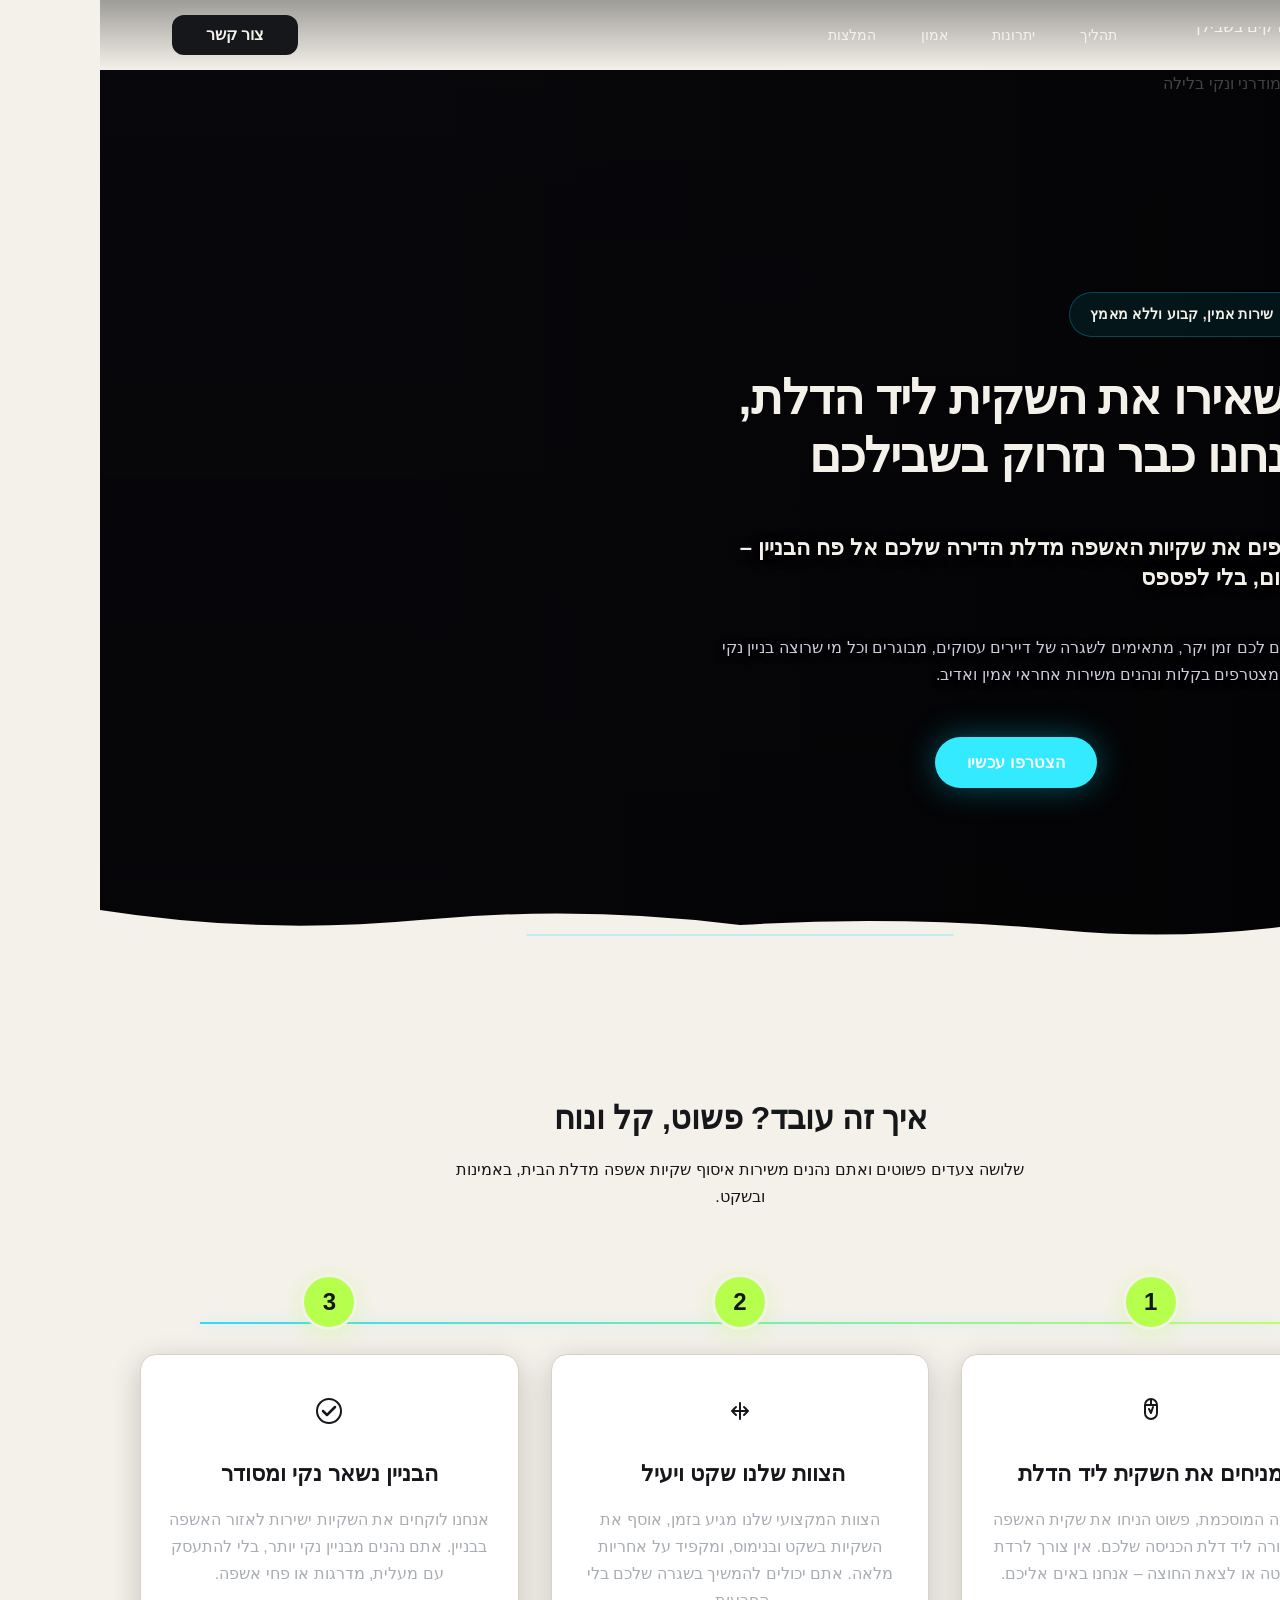
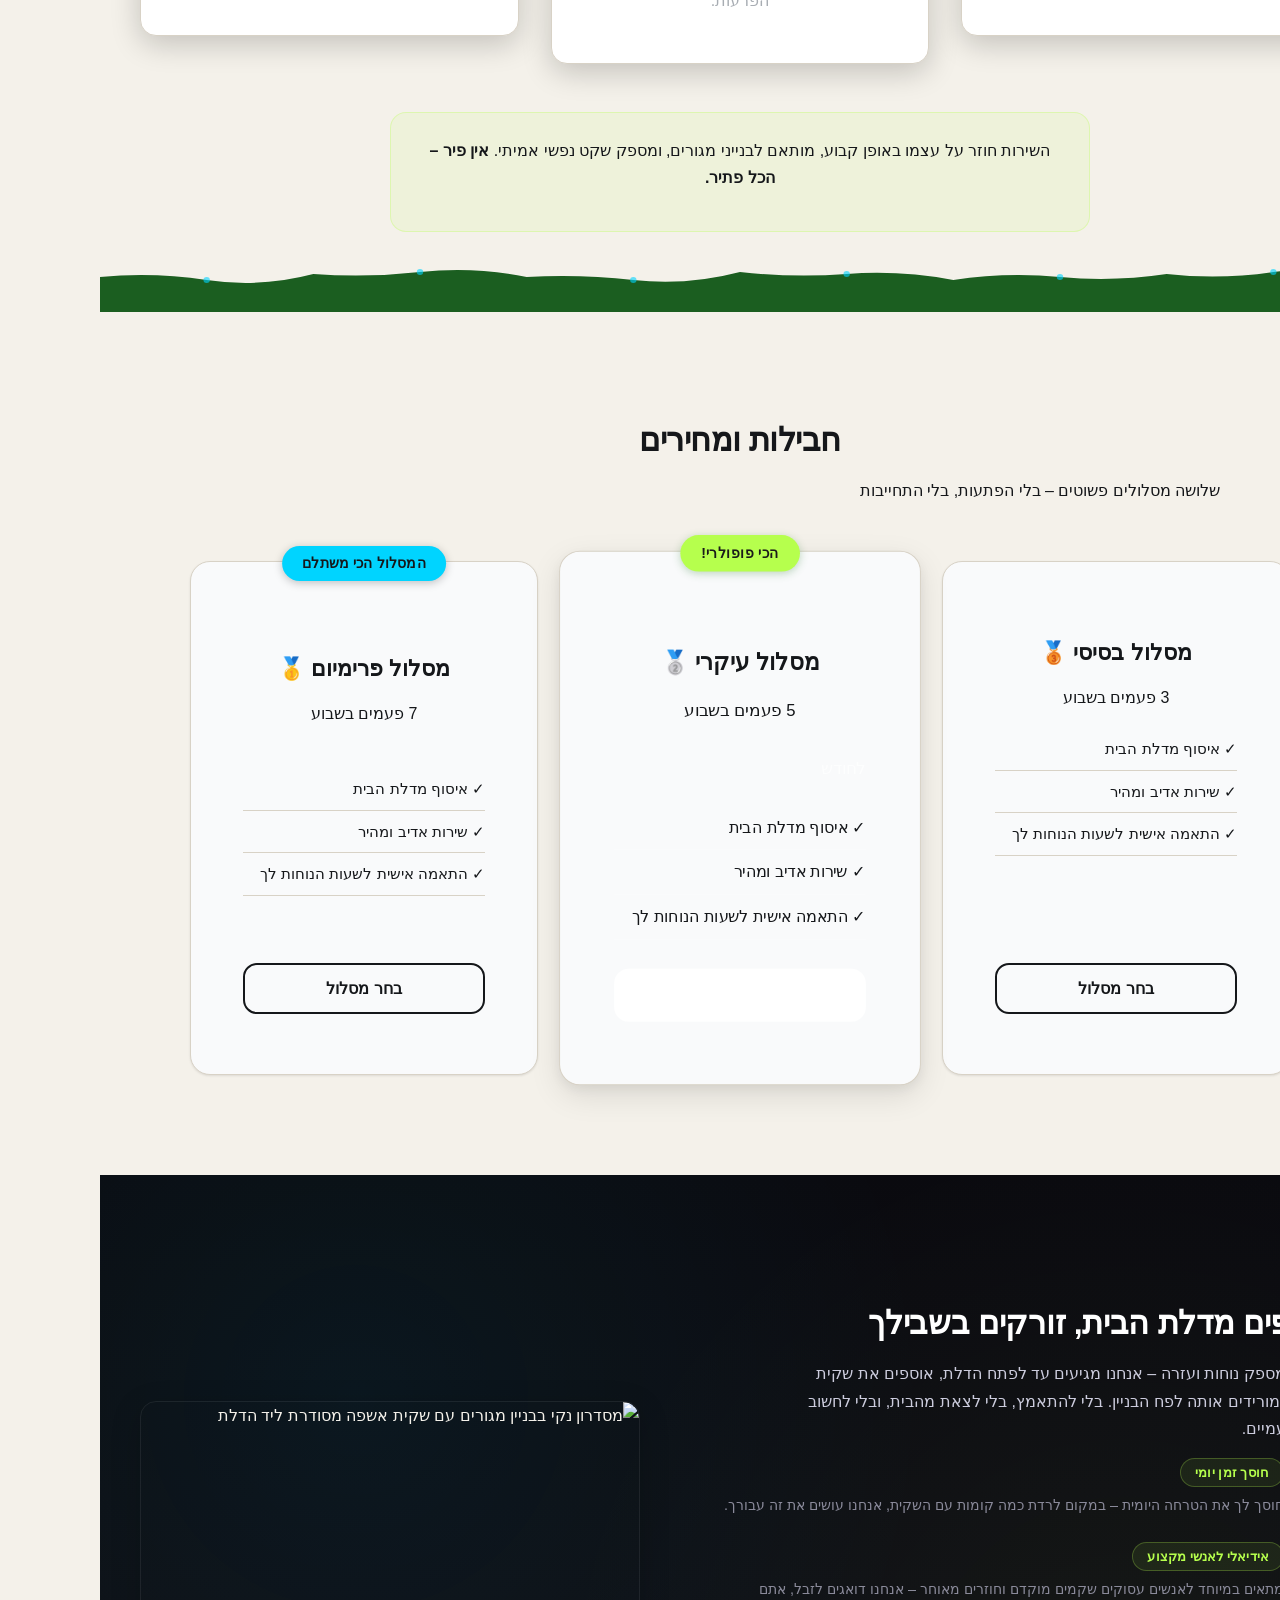
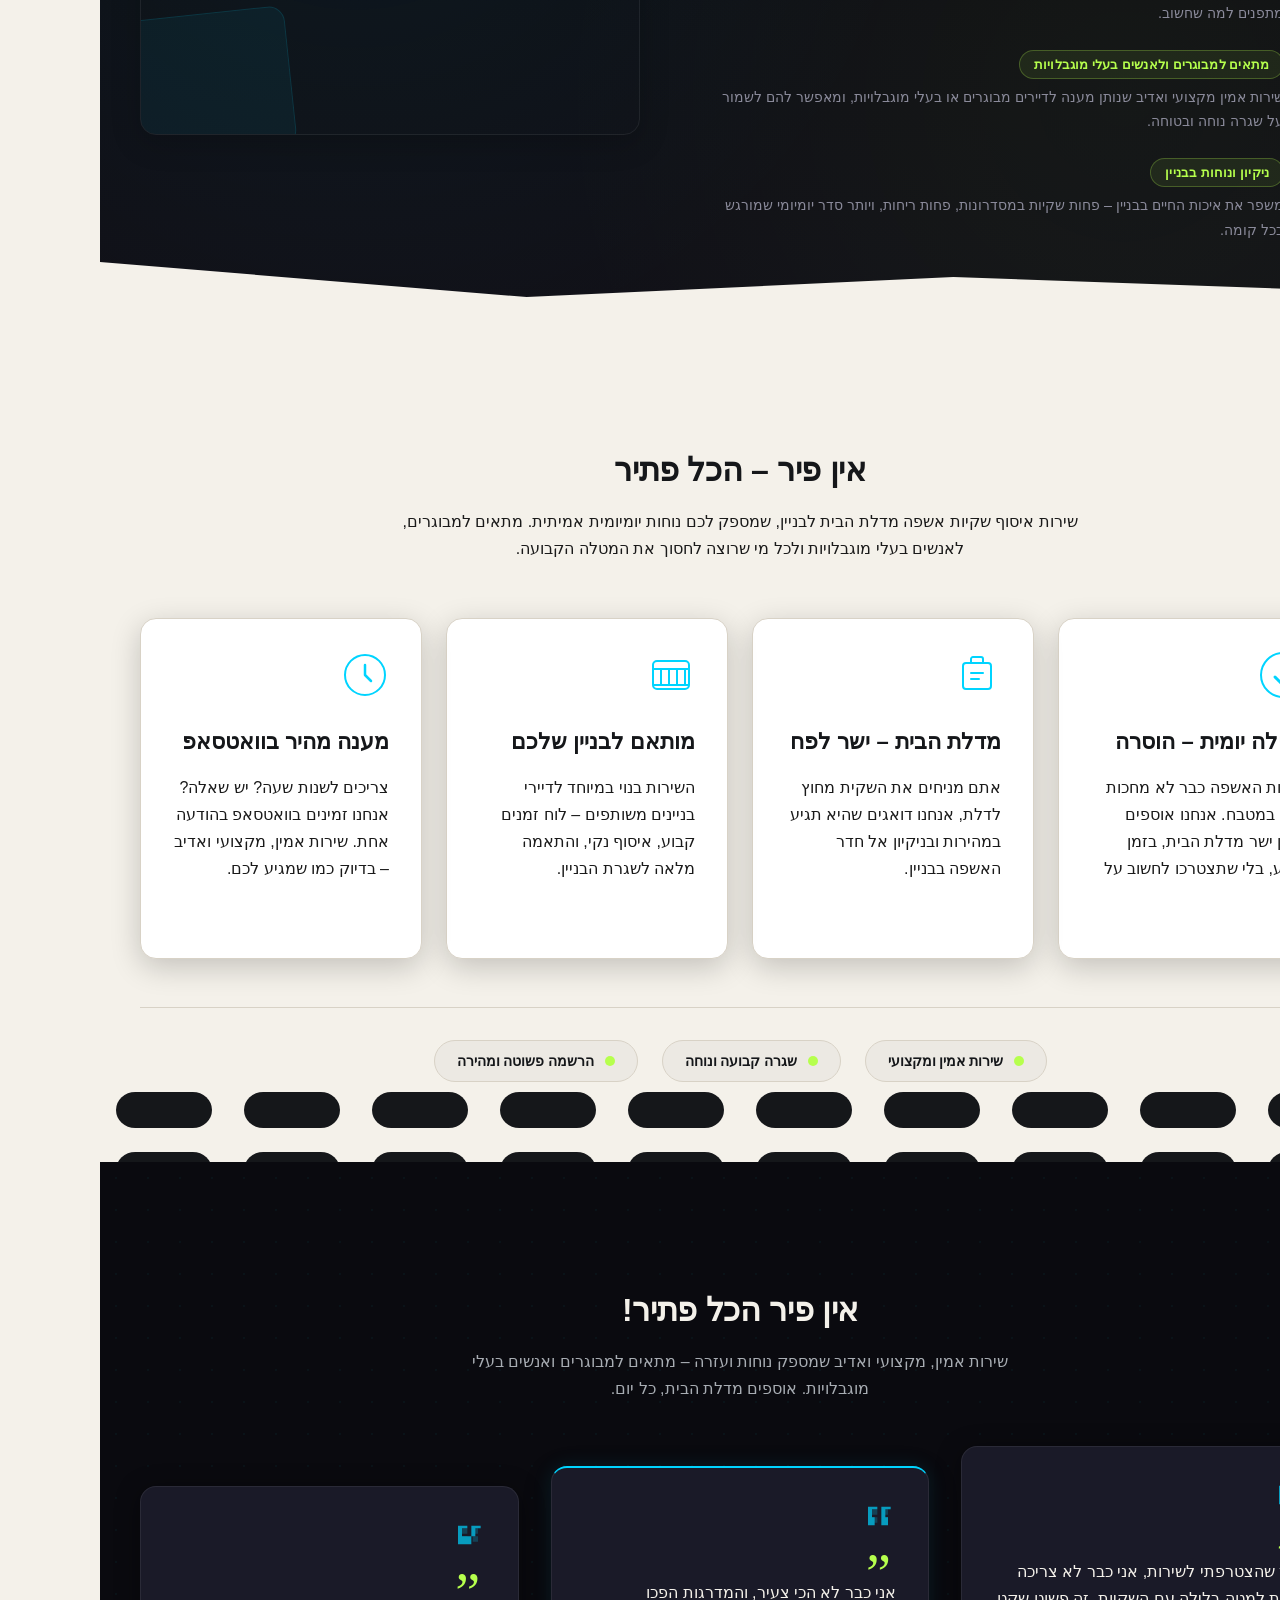
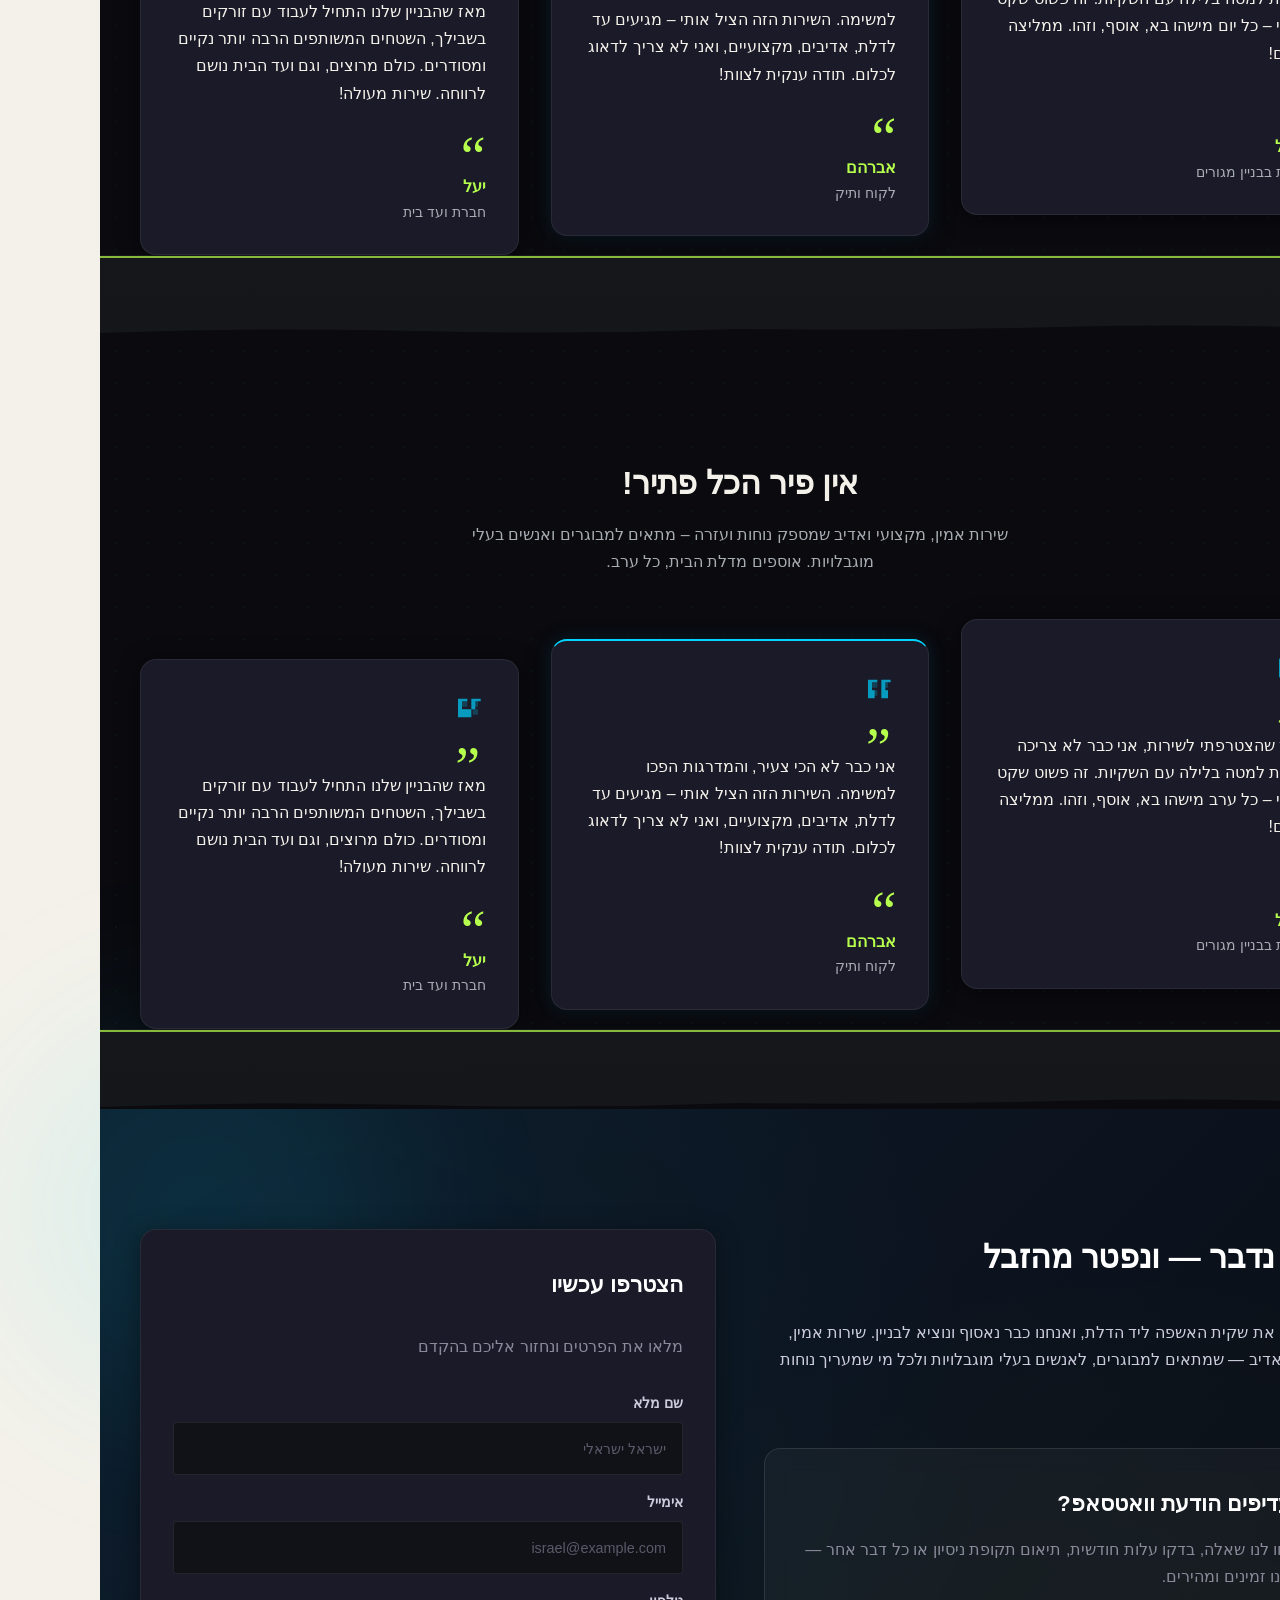
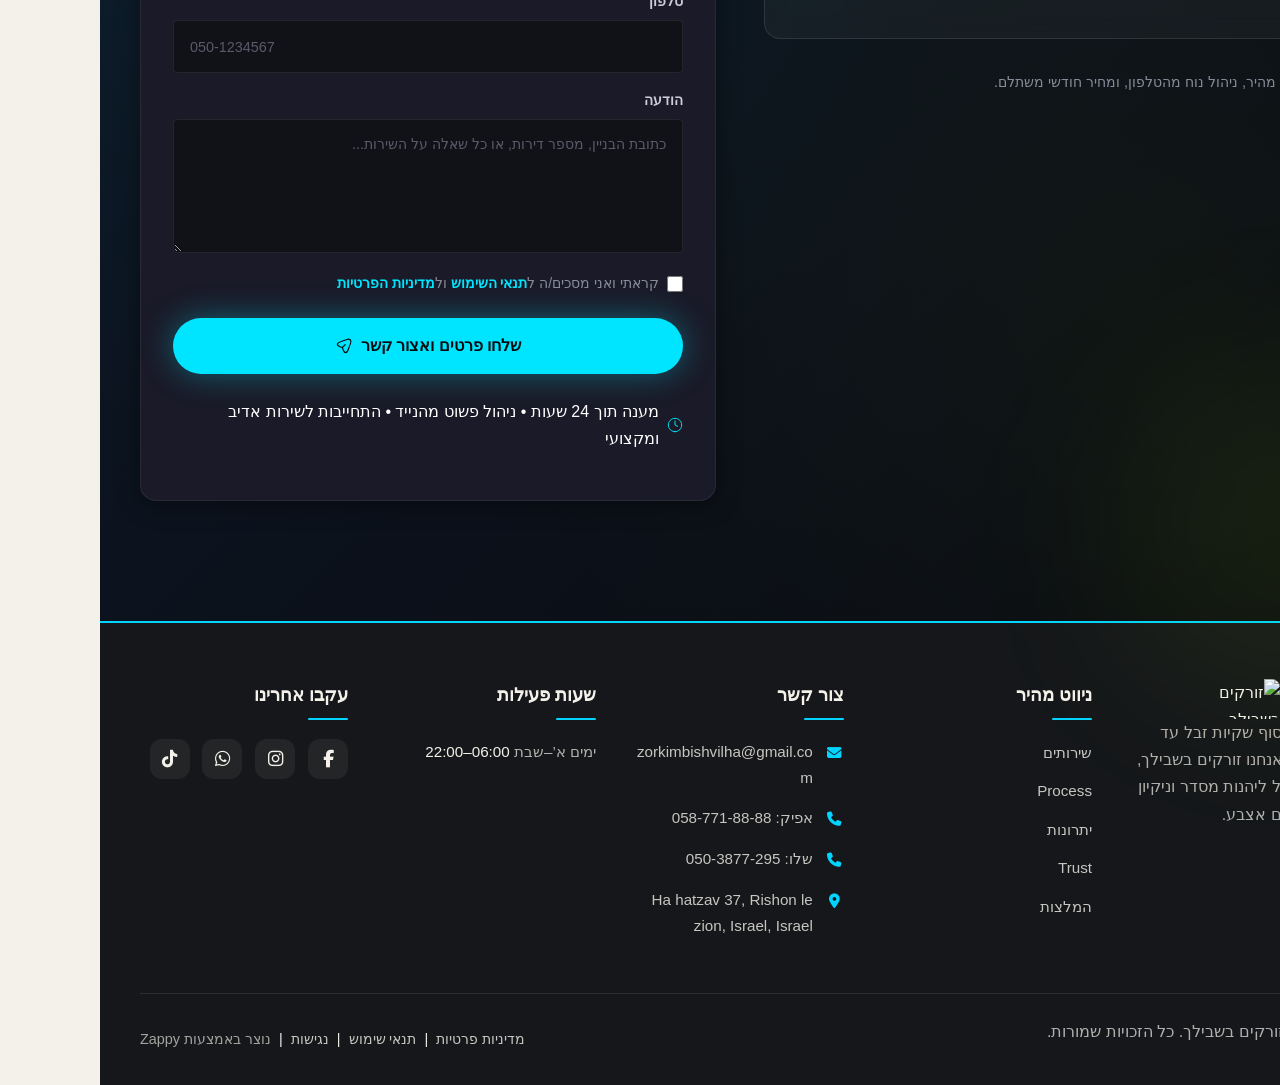
==== commit 5f92d951: "Incremental sync: 1 page(s) — update_text" ====
--- a/public/index.html
+++ b/public/index.html
@@ -1 +1 @@
-<!doctype html><html dir="rtl" lang="he"><head><meta charset="UTF-8"><meta content="width=device-width,initial-scale=1" name="viewport"><meta content="index, follow" name="robots"><title>זורקים בשבילך – פינוי אשפה מקצועי, מהיר ואדיב</title><meta content="שירות פינוי אשפה מקצועי לבתים, עסקים ובניינים. אוספים מדלת הבית – שירות אמין, מקצועי ואדיב. חבילות משתלמות מ-99₪ לחודש. הצטרפו עוד היום!" name="description"><meta content="אין פיר הכל פתיר, אוספים מדלת הבית, שירות איסוף זבל מהדלת, נוחות יומיומית, שירות אמין מקצועי ואדיב" name="keywords"><link href="/assets/favicon.ico" rel="icon" type="image/x-icon"><link href="/assets/favicon-16x16.png" rel="icon" type="image/png" sizes="16x16"><link href="/assets/favicon-32x32.png" rel="icon" type="image/png" sizes="32x32"><link href="/assets/favicon-48x48.png" rel="icon" type="image/png" sizes="48x48"><link href="/assets/favicon-192x192.png" rel="icon" type="image/png" sizes="192x192"><link href="/assets/favicon-512x512.png" rel="icon" type="image/png" sizes="512x512"><link href="/assets/apple-touch-icon.png" rel="apple-touch-icon"><script>!function(){"use strict";var t="57432423-b008-4875-9ba6-009c581505ef",e="https://api.zappy5.com/api/analytics/track",a=18e5,n=2592e6,o=!0,i=!0,r=!0;var s=function(){var e="zappy_visitor_"+t,a=null;try{if(a=localStorage.getItem(e)){var o=JSON.parse(a),i=Date.now();if(i-o.created<n)return o.lastSeen=i,localStorage.setItem(e,JSON.stringify(o)),o.id}}catch(t){console.warn("Zappy Analytics: LocalStorage not available")}var r="zv_"+Date.now()+"_"+Math.random().toString(36).substr(2,9);try{localStorage.setItem(e,JSON.stringify({id:r,created:Date.now(),lastSeen:Date.now()}))}catch(t){}return r}(),c=function(){var e="zappy_session_"+t,n=null;try{if(n=sessionStorage.getItem(e)){var o=JSON.parse(n),i=Date.now();if(i-o.timestamp<a)return o.timestamp=i,sessionStorage.setItem(e,JSON.stringify(o)),o.id}}catch(t){console.warn("Zappy Analytics: SessionStorage not available")}var r="zs_"+Date.now()+"_"+Math.random().toString(36).substr(2,9);try{sessionStorage.setItem(e,JSON.stringify({id:r,timestamp:Date.now()}))}catch(t){}return r}();function l(a,n){n=n||{};var o={website_id:t,event_type:a,page_path:window.location.pathname,referrer:document.referrer||"direct",visitor_id:s,session_id:c,metadata:n};if(navigator.sendBeacon){var i=new Blob([JSON.stringify(o)],{type:"application/json"});navigator.sendBeacon(e,i)}else fetch(e,{method:"POST",headers:{"Content-Type":"application/json"},body:JSON.stringify(o),keepalive:!0}).catch(function(t){console.warn("Zappy Analytics: Failed to track event",t)})}o&&l("pageview",{title:document.title,url:window.location.href}),i&&document.addEventListener("click",function(t){var e=t.target;if("BUTTON"===e.tagName||e.closest("button")){var a="BUTTON"===e.tagName?e:e.closest("button");l("click",{element:"button",text:a.textContent.trim().substring(0,100),id:a.id||null,class:a.className||null})}else if("A"===e.tagName||e.closest("a")){var n="A"===e.tagName?e:e.closest("a");l("navigation",{element:"link",text:n.textContent.trim().substring(0,100),href:n.href,external:n.hostname!==window.location.hostname})}},!0),r&&document.addEventListener("submit",function(t){var e=t.target;l("form_submit",{form_id:e.id||null,form_name:e.name||null,form_action:e.action||null,form_method:e.method||"GET"})},!0);var m=Date.now();window.addEventListener("beforeunload",function(){l("page_unload",{time_on_page:Math.floor((Date.now()-m)/1e3),page_path:window.location.pathname})}),window.zappyAnalytics={track:l,getVisitorId:function(){return s},getSessionId:function(){return c}}}()</script><meta content="זורקים בשבילך – פינוי אשפה מקצועי, מהיר ואדיב" property="og:title"><meta content="שירות פינוי אשפה מקצועי לבתים, עסקים ובניינים. אוספים מדלת הבית – שירות אמין, מקצועי ואדיב. חבילות משתלמות מ-99₪ לחודש. הצטרפו עוד היום!" property="og:description"><meta content="summary_large_image" name="twitter:card"><meta content="זורקים בשבילך – פינוי אשפה מקצועי, מהיר ואדיב" name="twitter:title"><meta content="שירות פינוי אשפה מקצועי לבתים, עסקים ובניינים. אוספים מדלת הבית – שירות אמין, מקצועי ואדיב. חבילות משתלמות מ-99₪ לחודש. הצטרפו עוד היום!" name="twitter:description"><script type="application/ld+json">{"@context":"https://schema.org","@graph":[{"@type":"LocalBusiness","@id":"https://zorkim-bishvilecha.zappy5.app#organization","name":"זורקים בשבילך","url":"https://zorkim-bishvilecha.zappy5.app","description":"Zorkim Bishvilcha (We Throw for You) is a convenient home service that collects garbage bags directly from residents' apartment doors and takes them to the building's trash area. The service targets apartment building residents who want to save time and effort on a daily chore. The brand has a practical, friendly, and community-oriented identity, emphasizing ease, reliability, and door-to-door convenience.","address":{"@type":"PostalAddress","streetAddress":"Ha hatzav 37, Rishon le zion, Israel, Israel"},"contactPoint":[{"@type":"ContactPoint","contactType":"customer service","email":"zorkimbishvilha@gmail.com","telephone":"058-771-88-88"}]},{"@type":"WebSite","@id":"https://zorkim-bishvilecha.zappy5.app#website","url":"https://zorkim-bishvilecha.zappy5.app","name":"זורקים בשבילך","publisher":{"@id":"https://zorkim-bishvilecha.zappy5.app#organization"}},{"@type":"ContactPage","@id":"https://zorkim-bishvilecha.zappy5.app#contactpage","url":"https://zorkim-bishvilecha.zappy5.app","name":"זורקים בשבילך – פינוי אשפה מקצועי, מהיר ואדיב","mainEntity":{"@id":"https://zorkim-bishvilecha.zappy5.app#organization"},"potentialAction":{"@type":"CommunicateAction","target":{"@type":"EntryPoint","urlTemplate":"https://zorkim-bishvilecha.zappy5.app/api/email/contact-form","actionPlatform":["http/method=POST"],"contentType":"application/json"},"instrument":[{"@type":"PropertyValue","name":"name","propertyID":"text","valueRequired":true,"description":"ישראל ישראלי"},{"@type":"PropertyValue","name":"email","propertyID":"email","valueRequired":true,"description":"israel@example.com"},{"@type":"PropertyValue","name":"phone","propertyID":"tel","valueRequired":true,"description":"050-1234567"},{"@type":"PropertyValue","name":"message","propertyID":"textarea","valueRequired":true,"description":"כתובת הבניין, מספר דירות, או כל שאלה על השירות..."},{"@type":"PropertyValue","name":"privacy_consent","propertyID":"checkbox","valueRequired":true}]}}]}</script><link href="/styles.css" rel="stylesheet"><script>window.ZAPPY_WEBSITE_ID="57432423-b008-4875-9ba6-009c581505ef",window.ZAPPY_API_BASE="https://api.zappy5.com"</script><link href="/assets/home-services-hero-upload-1783526937458-zabma6.webp?v=1783526940119" rel="preload" as="image" fetchpriority="high"><style id="zappy-dropdown-submenu-styles">#navMenu li:has(.sub-menu),.nav-menu li:has(.sub-menu),.navbar li:has(.sub-menu),nav li:has(.sub-menu){position:relative}#navMenu .sub-menu,.nav-menu .sub-menu,.navbar .sub-menu,nav .sub-menu{display:block!important;position:absolute!important;top:100%;left:0;min-width:220px;background:#fff;border-radius:8px;box-shadow:0 8px 25px rgba(0,0,0,.15);padding:8px 0;opacity:0;visibility:hidden;transform:translateY(10px);transition:all .3s ease;z-index:1000;list-style:none;pointer-events:none}#navMenu li:hover>.sub-menu,.nav-menu li:hover>.sub-menu,.navbar li:hover>.sub-menu,nav li:hover>.sub-menu{opacity:1!important;visibility:visible!important;transform:translateY(0)!important;pointer-events:auto!important}.sub-menu li{list-style:none;margin:0;padding:0}.sub-menu a{display:block!important;padding:10px 16px!important;color:var(--text-dark,#333)!important;font-weight:500;text-decoration:none;white-space:nowrap;transition:background-color .2s}.sub-menu .zappy-nav-child>a{padding-left:28px!important;font-size:.9em!important;opacity:.85!important}[dir=rtl] .sub-menu .zappy-nav-child>a,html[lang=ar] .sub-menu .zappy-nav-child>a,html[lang=he] .sub-menu .zappy-nav-child>a{padding-left:10px!important;padding-right:28px!important}.sub-menu .zappy-nav-parent>a{font-weight:600!important}.sub-menu a:hover{background-color:#f5f5f5}[dir=rtl] .nav-menu .sub-menu,[dir=rtl] .navbar .sub-menu,[dir=rtl] nav .sub-menu,html[lang=ar] .nav-menu .sub-menu,html[lang=ar] .navbar .sub-menu,html[lang=ar] nav .sub-menu,html[lang=he] .nav-menu .sub-menu,html[lang=he] .navbar .sub-menu,html[lang=he] nav .sub-menu{left:auto!important;right:0!important}.sub-menu:empty,.sub-menu:not(:has(li)):not(:has(> a)),.sub-menu:not(:has(li:not(.zappy-hidden-menu-item))):not(:has(> a)){display:none!important;opacity:0!important;visibility:hidden!important;pointer-events:none!important}li:has(.menu-group-title):hover>.sub-menu{opacity:1!important;visibility:visible!important;transform:translateY(0)!important;pointer-events:auto!important}#navMenu>li>.menu-group-title,.nav-menu>li>.menu-group-title{display:inline-block;padding:.5rem 1rem;cursor:default;user-select:none}@media (max-width:768px){#navMenu .sub-menu,.nav-menu .sub-menu,.navbar .sub-menu,nav .sub-menu{position:static!important;transform:none!important;box-shadow:none!important;background:0 0!important;max-height:0;overflow:hidden;opacity:0;visibility:hidden;transition:max-height .3s ease,opacity .3s ease;padding:0!important;border-radius:0!important}#navMenu .sub-menu.mobile-expanded,.nav-menu .sub-menu.mobile-expanded,.navbar .sub-menu.mobile-expanded{max-height:none!important;overflow-y:visible!important;opacity:1!important;visibility:visible!important;padding:8px 0 8px 16px!important}[dir=rtl] .sub-menu.mobile-expanded,html[lang=he] .sub-menu.mobile-expanded{padding:8px 16px 8px 0!important}#navMenu li:hover>.sub-menu,.nav-menu li:hover>.sub-menu,.navbar li:hover>.sub-menu,nav li:hover>.sub-menu{opacity:0;visibility:hidden;pointer-events:none}#navMenu li>.sub-menu.mobile-expanded,.nav-menu li>.sub-menu.mobile-expanded,.navbar li>.sub-menu.mobile-expanded,nav li>.sub-menu.mobile-expanded{opacity:1!important;visibility:visible!important;pointer-events:auto!important}#navMenu li:has(.sub-menu),.nav-menu li:has(.sub-menu),.navbar li:has(.sub-menu),nav li:has(.sub-menu){display:flex!important;flex-wrap:wrap!important;align-items:center!important;position:relative!important;min-height:44px!important}#navMenu li:has(.sub-menu)>a,.nav-menu li:has(.sub-menu)>a,.navbar li:has(.sub-menu)>a,nav li:has(.sub-menu)>a{flex:1!important;min-width:0!important}#navMenu li:has(.sub-menu)>.menu-group-title,.nav-menu li:has(.sub-menu)>.menu-group-title,.navbar li:has(.sub-menu)>.menu-group-title,nav li:has(.sub-menu)>.menu-group-title{flex:1!important;min-width:0!important;padding:0!important;line-height:inherit!important}#navMenu li:has(.sub-menu)>.sub-menu,.nav-menu li:has(.sub-menu)>.sub-menu,.navbar li:has(.sub-menu)>.sub-menu,nav li:has(.sub-menu)>.sub-menu{flex-basis:100%!important;width:100%!important}#navMenu li:has(.sub-menu)>a [class*=arrow],#navMenu li:has(.sub-menu)>a [class*=chevron],.nav-menu li:has(.sub-menu)>a .fa-angle-down,.nav-menu li:has(.sub-menu)>a .fa-chevron-down,.nav-menu li:has(.sub-menu)>a [class*=arrow],.nav-menu li:has(.sub-menu)>a [class*=chevron],nav li:has(.sub-menu)>a [class*=arrow],nav li:has(.sub-menu)>a [class*=chevron]{display:none!important;visibility:hidden!important}.mobile-submenu-toggle{display:flex!important;align-items:center!important;justify-content:center!important;width:44px!important;height:auto!important;background:0 0!important;border:none!important;cursor:pointer!important;color:var(--text-light)!important;position:static!important;flex-shrink:0!important;align-self:stretch!important;z-index:2!important;padding:0!important;margin:0!important}.mobile-submenu-toggle::after{content:''!important;width:0!important;height:0!important;border-left:6px solid transparent!important;border-right:6px solid transparent!important;border-top:7px solid currentColor!important;transition:transform .3s ease!important}.mobile-submenu-toggle.expanded::after{transform:rotate(180deg)!important}.sub-menu a{padding:10px 0!important;display:block!important;color:var(--text-light)!important;white-space:normal!important}.sub-menu .zappy-nav-child>a{padding-left:28px!important;font-size:.9em!important;opacity:.85!important}[dir=rtl] .sub-menu .zappy-nav-child>a,html[lang=ar] .sub-menu .zappy-nav-child>a,html[lang=he] .sub-menu .zappy-nav-child>a{padding-left:0!important;padding-right:28px!important}.sub-menu .zappy-nav-parent>a{font-weight:600!important}#navMenu.active,.nav-menu.active{max-width:100vw!important;overflow-x:hidden!important;box-sizing:border-box!important}.navbar .sub-menu li a,.zappy-products-dropdown .sub-menu a,nav.navbar .sub-menu li a{color:var(--text-light)!important}}@media (min-width:769px){.mobile-submenu-toggle{display:none!important}}</style><style id="zappy-widget-visibility">html[dir=rtl] .whatsapp-float{right:20px!important;left:auto!important}html:not([dir]) .whatsapp-float,html[dir=ltr] .whatsapp-float{left:20px!important;right:auto!important}html[dir=rtl] #mic-access-tool-general-button,html[dir=rtl] #mic-init-access-tool #mic-access-tool-general-button,html[dir=rtl] #mic-init-access-tool .mic-access-tool-general-button,html[dir=rtl] ._access-icon,html[dir=rtl] .mic-access-tool-general-button{left:20px!important;right:auto!important}html:not([dir]) #mic-access-tool-general-button,html:not([dir]) #mic-init-access-tool #mic-access-tool-general-button,html:not([dir]) #mic-init-access-tool .mic-access-tool-general-button,html:not([dir]) ._access-icon,html:not([dir]) .mic-access-tool-general-button,html[dir=ltr] #mic-access-tool-general-button,html[dir=ltr] #mic-init-access-tool #mic-access-tool-general-button,html[dir=ltr] #mic-init-access-tool .mic-access-tool-general-button,html[dir=ltr] ._access-icon,html[dir=ltr] .mic-access-tool-general-button{right:20px!important;left:auto!important}@media (max-width:768px){.whatsapp-float{display:flex!important}}@media (min-width:769px){.whatsapp-float{display:flex!important}}@media (max-width:768px){#mic-access-tool-general-button,#mic-init-access-tool #mic-access-tool-general-button,#mic-init-access-tool .mic-access-tool-general-button,._access-icon,.mic-access-tool-general-button{display:flex!important;visibility:visible!important;opacity:1!important;pointer-events:auto!important}#mic-access-tool-box.opened-mic-access-tool,#mic-init-access-tool #mic-access-tool-box.opened-mic-access-tool,.mic-access-tool-box.opened-mic-access-tool{visibility:visible!important;opacity:1!important;pointer-events:auto!important}}@media (min-width:769px){#mic-access-tool-general-button,#mic-init-access-tool #mic-access-tool-general-button,#mic-init-access-tool .mic-access-tool-general-button,._access-icon,.mic-access-tool-general-button{display:flex!important;visibility:visible!important;opacity:1!important;pointer-events:auto!important}#mic-access-tool-box.opened-mic-access-tool,#mic-init-access-tool #mic-access-tool-box.opened-mic-access-tool,.mic-access-tool-box.opened-mic-access-tool{visibility:visible!important;opacity:1!important;pointer-events:auto!important}}</style></head><body><meta charset="UTF-8"><meta content="width=device-width,initial-scale=1" name="viewport"><title>זורקים בשבילך – פינוי אשפה מקצועי, מהיר ואדיב</title><meta content="שירות פינוי אשפה מקצועי לבתים, עסקים ובניינים. אוספים מדלת הבית – שירות אמין, מקצועי ואדיב. חבילות משתלמות מ-99₪ לחודש. הצטרפו עוד היום!" name="description"><meta content="אין פיר הכל פתיר, אוספים מדלת הבית, שירות איסוף זבל מהדלת, נוחות יומיומית, שירות אמין מקצועי ואדיב" name="keywords"><meta content="index, follow" name="robots"><meta content="אין פיר הכל פתיר — אוספים לכם את הזבל מהדלת — זורקים בשבילך" property="og:title"><meta content="שירות איסוף שקיות זבל ישירות מדלת הדירה שלכם. אין פיר הכל פתיר — אנחנו אוספים מדלת הבית בזמן ובנוחות מקסימלית. שירות אמין, מקצועי ואדיב שמתאים למבוגרים ואנשים בעלי מוגבלויות. מצטרפים עוד היום ומרגישים את ההקלה!" property="og:description"><meta content="website" property="og:type"><meta content="he_IL" property="og:locale"><meta content="summary_large_image" name="twitter:card"><meta content="אין פיר הכל פתיר — אוספים לכם את הזבל מהדלת — זורקים בשבילך" name="twitter:title"><meta content="שירות איסוף שקיות זבל ישירות מדלת הדירה שלכם. אין פיר הכל פתיר — אנחנו אוספים מדלת הבית בזמן ובנוחות מקסימלית. שירות אמין, מקצועי ואדיב שמתאים למבוגרים ואנשים בעלי מוגבלויות. מצטרפים עוד היום ומרגישים את ההקלה!" name="twitter:description"><link href="/styles.css" rel="stylesheet"><link href="https://cdnjs.cloudflare.com/ajax/libs/font-awesome/6.4.0/css/all.min.css" rel="stylesheet"><style>.skip-link{position:absolute;top:0;left:0;transform:translateY(-200%);padding:12px 18px;background:var(--bg-dark,#1a1a1a);color:var(--text-light,#fff);font-weight:600;border-radius:0 0 8px 0;z-index:10000}.skip-link:focus{transform:none;outline:2px solid var(--ring,#fff);outline-offset:2px}:focus-visible{outline:2px solid var(--ring,currentColor);outline-offset:3px}</style><link href="/assets/favicon.ico" rel="icon" type="image/x-icon"><link href="/assets/favicon-16x16.png" rel="icon" type="image/png" sizes="16x16"><link href="/assets/favicon-32x32.png" rel="icon" type="image/png" sizes="32x32"><link href="/assets/favicon-48x48.png" rel="icon" type="image/png" sizes="48x48"><link href="/assets/favicon-192x192.png" rel="icon" type="image/png" sizes="192x192"><link href="/assets/favicon-512x512.png" rel="icon" type="image/png" sizes="512x512"><link href="/assets/apple-touch-icon.png" rel="apple-touch-icon"><link href="https://cdn.jsdelivr.net/npm/vanilla-cookieconsent@3/dist/cookieconsent.css" rel="stylesheet"><script src="https://cdn.jsdelivr.net/npm/vanilla-cookieconsent@3/dist/cookieconsent.umd.js"></script><script src="https://cdn.jsdelivr.net/gh/mickidum/acc_toolbar/acctoolbar/acctoolbar.min.js"></script><a href="#main" class="skip-link">דלג לתוכן הראשי</a><nav class="navbar" dir="rtl"><button class="mobile-toggle" aria-label="Menu" id="mobileToggle"><svg viewBox="0 0 24 24" fill="none" height="24" width="24" class="hamburger-icon"><path d="M3 12h18M3 6h18M3 18h18" stroke="currentColor" stroke-linecap="round" stroke-width="2"></path></svg> <svg viewBox="0 0 24 24" fill="none" height="24" width="24" class="close-icon" style="display:none"><path d="M18 6L6 18M6 6l12 12" stroke="currentColor" stroke-linecap="round" stroke-width="2"></path></svg></button> <button class="phone-header-btn" aria-label="Call" data-phone="0587718888"><svg viewBox="0 0 24 24" fill="currentColor" height="20" width="20"><path d="M22 16.92v3a2 2 0 0 1-2.18 2 19.79 19.79 0 0 1-8.63-3.07 19.5 19.5 0 0 1-6-6 19.79 19.79 0 0 1-3.07-8.67A2 2 0 0 1 4.11 2h3a2 2 0 0 1 2 1.72 12.84 12.84 0 0 0 .7 2.81 2 2 0 0 1-.45 2.11L8.09 9.91a16 16 0 0 0 6 6l1.27-1.27a2 2 0 0 1 2.11-.45 12.84 12.84 0 0 0 2.81.7A2 2 0 0 1 22 16.92z"></path></svg></button><div class="nav-container"><div class="nav-right-group"><div class="nav-brand"><a href="/" class="logo-link"><img alt="זורקים בשבילך" src="/assets/home-services-logo-1783528113544-kvtlky.webp?v=1783528114093-5hwcz5" class="logo"></a></div><ul class="nav-menu" id="navMenu"><li><a href="#services">שירותים</a></li><li><a href="#process">תהליך</a></li><li><a href="#benefits">יתרונות</a></li><li><a href="#trust">אמון</a></li><li><a href="#testimonials">המלצות</a></li><li class="mobile-contact-link nav-cta-mobile-item"><a href="#contact" class="nav-cta-btn">צור קשר</a></li></ul></div><div class="nav-cta-container"><a href="#contact" class="nav-cta-btn">צור קשר</a></div></div></nav><script>window.addEventListener("load",function(){const e=document.querySelector(".navbar, nav, header");if(!e)return void console.log("[Navbar] Navbar element not found");let t=document.getElementById("mobileToggle")||document.querySelector(".mobile-toggle")||document.querySelector(".hamburger")||document.querySelector(".hamburger-menu")||document.querySelector(".menu-toggle")||document.querySelector(".burger-menu")||document.querySelector('[aria-label="Menu"]')||document.querySelector('[aria-label="תפריט"]');const o=document.querySelector(".phone-header-btn"),n=window.getComputedStyle(e);let r=n.backgroundColor;if(console.log("[Navbar] Initial navbar background:",r),"transparent"===r||"rgba(0, 0, 0, 0)"===r||r.startsWith("rgba")&&r.includes(", 0)")){const e=n.backgroundImage;if(e&&"none"!==e)console.log("[Navbar] Navbar has background image/gradient, using dark text"),r="rgb(240, 240, 240)";else{const e=window.getComputedStyle(document.body).backgroundColor;console.log("[Navbar] Navbar transparent, using body background:",e),r=e}}const a=r.match(/\d+/g);if(a&&a.length>=3){const e=(.299*parseInt(a[0])+.587*parseInt(a[1])+.114*parseInt(a[2]))/255;console.log("[Navbar] Mobile button colors preserved from Claude CSS (luminance:",e.toFixed(2)+")");const n=document.createElement("style");n.id="zappy-mobile-nav-fix";document.documentElement.lang;document.documentElement.dir,n.textContent='\n        /* Hide mobile buttons on desktop, show only on mobile */\n        @media (min-width: 769px) {\n          .mobile-toggle,\n          .phone-header-btn {\n            display: none !important;\n          }\n        }\n        \n        /* Show and position mobile buttons correctly on mobile */\n        @media (max-width: 768px) {\n          .navbar,\n          nav.navbar {\n            min-height: 70px !important;\n          }\n\n          .mobile-toggle,\n          .phone-header-btn {\n            position: absolute !important;\n            top: 0 !important;\n            bottom: 0 !important;\n            margin-top: auto !important;\n            margin-bottom: auto !important;\n            transform: none !important;\n            z-index: 1001 !important;\n            display: flex !important;\n            align-items: center !important;\n            justify-content: center !important;\n            width: 36px !important;\n            height: 36px !important;\n            border-radius: 50% !important;\n            border: none !important;\n            cursor: pointer !important;\n            padding: 6px !important;\n            background: none !important;\n            color: var(--nav-text, var(--text-light)) !important;\n            touch-action: manipulation !important;\n            -webkit-tap-highlight-color: transparent !important;\n          }\n\n          html[data-zappy-site-type="ecommerce"] .phone-header-btn,\n          body[data-zappy-site-type="ecommerce"] .phone-header-btn,\n          html[data-zappy-site-type="ecommerce"] header .phone-header-btn,\n          html[data-zappy-site-type="ecommerce"] nav .phone-header-btn {\n            display: none !important;\n            visibility: hidden !important;\n            width: 0 !important;\n            height: 0 !important;\n            min-width: 0 !important;\n            overflow: hidden !important;\n          }\n          \n          /* LTR positioning (default): hamburger LEFT, phone RIGHT */\n          html:not([dir="rtl"]):not([lang="he"]):not([lang="ar"]) .mobile-toggle,\n          html[dir="ltr"] .mobile-toggle {\n            left: 12px !important;\n            right: auto !important;\n          }\n          html:not([dir="rtl"]):not([lang="he"]):not([lang="ar"]) .phone-header-btn,\n          html[dir="ltr"] .phone-header-btn {\n            right: 12px !important;\n            left: auto !important;\n          }\n          \n          /* RTL positioning: hamburger RIGHT, phone LEFT */\n          html[dir="rtl"] .mobile-toggle,\n          html[lang="he"] .mobile-toggle,\n          html[lang="ar"] .mobile-toggle {\n            right: 12px !important;\n            left: auto !important;\n          }\n          html[dir="rtl"] .phone-header-btn,\n          html[lang="he"] .phone-header-btn,\n          html[lang="ar"] .phone-header-btn {\n            left: 12px !important;\n            right: auto !important;\n          }\n          \n          /* CRITICAL: Ensure nav-container has min-height on mobile */\n          /* All children are positioned absolutely/fixed on mobile, so height:auto collapses to 0 */\n          .nav-container {\n            min-height: 70px !important;\n            position: relative !important;\n          }\n          \n          /* Ensure SVG icons are properly sized and inherit color */\n          .mobile-toggle svg,\n          .phone-header-btn svg {\n            width: 24px !important;\n            height: 24px !important;\n            /* Don\'t force display - let JavaScript control hamburger/close toggle */\n          }\n          \n          /* Reset nav-cta-container on mobile - remove desktop box-shadow/padding */\n          /* that creates a visible ghost box when CTA button is hidden */\n          .nav-cta-container {\n            box-shadow: none !important;\n            padding: 0 !important;\n          }\n          \n          /* Hide nav-cta-container entirely on mobile when there\'s no lang-switcher */\n          /* (only the CTA button is inside, and it\'s hidden on mobile) */\n          .nav-cta-container:not(:has(.lang-switcher)) {\n            display: none !important;\n          }\n          \n          /* CRITICAL: Prevent hero image fade gradient from bleeding over headline text */\n          /* The .image-fade-gradient has bottom: -30px (extends below parent) */\n          /* On mobile stacked layout, this overlaps the h1 text below the image */\n          .hero-image-column {\n            overflow: hidden !important;\n          }\n          .image-fade-gradient {\n            bottom: 0 !important;\n          }\n          \n          /* Hide desktop language switcher on mobile - hamburger menu handles it */\n          /* High specificity to override stored CSS */\n          .lang-switcher,\n          .nav-cta-container .lang-switcher,\n          .nav-container .lang-switcher,\n          .navbar .lang-switcher,\n          .navbar .nav-cta-container .lang-switcher {\n            display: none !important;\n          }\n        }\n      ';const r=document.getElementById("zappy-mobile-nav-fix");r&&r.remove(),document.head.appendChild(n),console.log("[Navbar] Critical CSS injected for mobile nav positioning");const i=window.innerWidth<=768;if(t){const e=t.querySelector(".hamburger-icon"),o=t.querySelector(".close-icon");e&&(e.style.setProperty("width","24px","important"),e.style.setProperty("height","24px","important"),e.style.setProperty("display","block","important")),o&&(o.style.setProperty("width","24px","important"),o.style.setProperty("height","24px","important"),o.style.setProperty("display","none","important")),i?(t.style.setProperty("position","absolute","important"),t.style.setProperty("top","0","important"),t.style.setProperty("bottom","0","important"),t.style.setProperty("margin-top","auto","important"),t.style.setProperty("margin-bottom","auto","important"),t.style.setProperty("transform","none","important"),t.style.setProperty("z-index","1001","important"),t.style.removeProperty("left"),t.style.removeProperty("right"),console.log("[Navbar] Mobile toggle positioning applied (mobile viewport)")):(t.style.removeProperty("position"),t.style.removeProperty("top"),t.style.removeProperty("transform"),t.style.removeProperty("z-index"),t.style.removeProperty("left"),t.style.removeProperty("right"),console.log("[Navbar] Desktop viewport - cleared mobile toggle inline positioning"))}if(o){const e=o.querySelector("svg");e&&(e.style.width="24px",e.style.height="24px",e.setAttribute("width","24"),e.setAttribute("height","24")),i?(o.style.setProperty("position","absolute","important"),o.style.setProperty("top","0","important"),o.style.setProperty("bottom","0","important"),o.style.setProperty("margin-top","auto","important"),o.style.setProperty("margin-bottom","auto","important"),o.style.setProperty("transform","none","important"),o.style.setProperty("z-index","1001","important"),o.style.removeProperty("left"),o.style.removeProperty("right"),console.log("[Navbar] Phone button positioning applied (mobile viewport)")):(o.style.removeProperty("position"),o.style.removeProperty("top"),o.style.removeProperty("transform"),o.style.removeProperty("z-index"),o.style.removeProperty("left"),o.style.removeProperty("right"),console.log("[Navbar] Desktop viewport - cleared phone button inline positioning"))}}else console.log("[Navbar] Could not parse background color:",r);t=document.getElementById("mobileToggle")||document.querySelector(".mobile-toggle")||document.querySelector(".hamburger")||document.querySelector(".hamburger-menu")||document.querySelector(".menu-toggle")||document.querySelector(".burger-menu")||document.querySelector('[aria-label="Menu"]')||document.querySelector('[aria-label="תפריט"]');const i=document.getElementById("navMenu")||document.querySelector(".nav-menu")||document.querySelector(".nav-links")||document.querySelector("nav ul:not(.submenu)");if(!t||!i)return void console.log("[Navbar] Mobile toggle or menu not found:",{toggle:!!t,menu:!!i});i.id||(i.id="navMenu"),console.log("[Navbar] Initializing mobile menu...");const l=t.cloneNode(!0);t.parentNode.replaceChild(l,t);var s=0;function p(e){var t=Date.now();t-s<300||(s=t,function(e){e.preventDefault(),e.stopPropagation();const t=l.querySelector(".hamburger-icon"),o=l.querySelector(".close-icon");i.classList.contains("active")?(i.classList.remove("active"),t&&t.style.setProperty("display","block","important"),o&&o.style.setProperty("display","none","important"),document.body.style.overflow="",document.body.classList.remove("menu-open"),console.log("[Navbar] Menu closed")):(i.classList.add("active"),t&&t.style.setProperty("display","none","important"),o&&o.style.setProperty("display","block","important"),document.body.style.overflow="hidden",document.body.classList.add("menu-open"),console.log("[Navbar] Menu opened"))}(e))}l.addEventListener("click",p),l.addEventListener("touchend",p),document.addEventListener("keydown",function(e){if(("Escape"===e.key||"Esc"===e.key)&&i.classList.contains("active")){const e=l.querySelector(".hamburger-icon"),t=l.querySelector(".close-icon");i.classList.remove("active"),e&&e.style.setProperty("display","block","important"),t&&t.style.setProperty("display","none","important"),document.body.style.overflow="",document.body.classList.remove("menu-open"),console.log("[Navbar] Menu closed (Escape)")}}),i.querySelectorAll("a").forEach(function(e){e.addEventListener("click",function(){if("#"===this.getAttribute("href"))return;const e=l.querySelector(".hamburger-icon"),t=l.querySelector(".close-icon");i.classList.remove("active"),e&&e.style.setProperty("display","block","important"),t&&t.style.setProperty("display","none","important"),document.body.style.overflow="",document.body.classList.remove("menu-open"),console.log("[Navbar] Menu closed (link clicked)")})});var m=i.querySelectorAll(".dropdown-toggle");m.forEach(function(e){e.addEventListener("click",function(e){e.preventDefault(),e.stopPropagation();var t=this.closest(".nav-dropdown");t&&(t.parentNode.querySelectorAll(".nav-dropdown.open").forEach(function(e){e!==t&&e.classList.remove("open")}),t.classList.toggle("open"),console.log("[Navbar] Dropdown toggled:",t.classList.contains("open")?"open":"closed"))})}),document.addEventListener("click",function(e){e.target.closest(".nav-dropdown")||document.querySelectorAll(".nav-dropdown.open").forEach(function(e){e.classList.remove("open")})}),console.log("[Navbar] Dropdown handlers initialized for "+m.length+" dropdowns"),o&&o.addEventListener("click",function(){const e=document.querySelectorAll('a[href^="tel:"]'),t=e.length>0?e[0].getAttribute("href").replace("tel:",""):"0587718888";window.location.href="tel:"+t,console.log("[Navbar] Phone button clicked")}),console.log("[Navbar] Mobile menu initialized successfully")})</script><main id="main"><section class="index-hero-section" id="hero" data-band-index="0" data-layout-spec="בית-hero" data-hero-type="fullscreen-scrim"><div style="position:absolute !important;top:0px !important;left:0px !important;width:100% !important;height:100% !important;max-width:none !important;margin-left:0px !important;margin-right:0px !important;z-index:1 !important;overflow:hidden !important" data-element-id="img-1783525995889-4rbml3uwg" data-element-type="image" data-zappy-wrapper-margins-applied="true" data-zappy-zoom-clip="true" data-zappy-zoom-wrapper="true" data-zappy-zoom-wrapper-align="center" data-zappy-zoom-wrapper-height="683px" data-zappy-zoom-wrapper-width="393px" data-zappy-zoom-wrapper-width-mode="full"><img alt="מסדרון בניין מודרני ונקי בלילה" src="/assets/home-services-hero-upload-1783526937458-zabma6.webp?v=1783526940119" class="hero-bg-image" data-element-id="img-1783525995889-4rbml3uwg" data-element-type="image" data-zappy-object-position="50% 33%" data-zappy-zoom="1" style="object-position:50% 33% !important;pointer-events:auto !important;margin:0px !important;position:absolute !important;left:0% !important;top:0% !important;width:100% !important;height:100% !important;max-width:none !important;max-height:none !important;display:block !important;object-fit:cover !important" data-context="A clean modern apartment hallway at night, soft wall lighting, apartment doors, discreet atmosphere, no clutter, cinematic depth of field, low-light premium residential feel" data-hero-background="true" data-hero-bg="true" data-placeholder="index-hero-image-1" data-zappy-original-height="683" data-zappy-original-width="393" decoding="async" fetchpriority="high" height="600" loading="eager" width="1200"></div><div class="hero-scrim" aria-hidden="true"></div><div class="hero-content"><div class="trust-pill"><span class="trust-pill-icon">✓</span> <span>שירות אמין, קבוע וללא מאמץ</span></div><h1>תשאירו את השקית ליד הדלת,<br>אנחנו כבר נזרוק בשבילכם</h1><h3>אוספים את שקיות האשפה מדלת הדירה שלכם אל פח הבניין – כל יום, בלי לפספס</h3><p>חוסכים לכם זמן יקר, מתאימים לשגרה של דיירים עסוקים, מבוגרים וכל מי שרוצה בניין נקי יותר. מצטרפים בקלות ונהנים משירות אחראי אמין ואדיב.</p><div class="hero-ctas" style="text-align:center !important;display:flex !important;justify-content:center !important;align-items:flex-start !important;width:100% !important"><a href="https://wa.me/972587718888" class="btn btn-primary btn-glow" target="_blank" data-element-id="btn-1783525995883-mk7tem8rm" data-element-type="button" data-native-element="true" rel="noopener noreferrer" style="outline:none;border-color:rgb(51, 234, 255) !important;color:rgb(255, 255, 255) !important;background-color:rgb(51, 234, 255) !important;background-image:none !important">הצטרפו עכשיו</a></div></div><div class="hero-divider-wrapper" aria-hidden="true"><svg viewBox="0 0 1200 80" xmlns="http://www.w3.org/2000/svg" aria-hidden="true" data-no-icon-edit="true" preserveAspectRatio="none"><defs><linearGradient id="dividerGrad" x1="0%" x2="100%" y1="0%" y2="0%"><stop offset="0%" stop-color="#0A0A0F"></stop><stop offset="50%" stop-color="#1A1A28"></stop><stop offset="100%" stop-color="#0A0A0F"></stop></linearGradient></defs><path d="M0,80 L0,20 Q150,45 300,30 T600,35 Q750,25 900,40 T1200,20 L1200,80 Z" fill="#0A0A0F"></path><line stroke="#00E5FF" stroke-width="1.5" x1="400" x2="800" y1="45" y2="45" stroke-opacity="0.3"></line></svg></div></section><section class="index-services-section" id="services" data-band-index="1" data-layout-spec="בית-services"><div class="index-services-section__container"><div class="index-services-section__intro"><h2 class="index-services-section__title">אוספים מדלת הבית – אתם נשארים רגועים</h2><p class="index-services-section__subtitle">שירות אמין, מקצועי ואדיב שדואג להוציא את השקיות מהדלת שלכם ישירות אל פח האשפה בבניין. בלי לצאת מהבית, בלי להתאמץ.</p></div><article class="index-services-section__card"><div class="index-services-section__card-icon-wrapper"><svg viewBox="0 0 48 48" xmlns="http://www.w3.org/2000/svg" data-element-type="icon" data-icon-type="svg" fill="none" class="index-services-section__card-icon"><path d="M24 44C35.0457 44 44 35.0457 44 24C44 12.9543 35.0457 4 24 4C12.9543 4 4 12.9543 4 24C4 35.0457 12.9543 44 24 44Z" stroke="currentColor" stroke-linecap="round" stroke-width="2.5" stroke-linejoin="round"></path><path d="M16 24L21 29L32 18" stroke="currentColor" stroke-linecap="round" stroke-width="2.5" stroke-linejoin="round"></path></svg></div></article></div><div class="index-services-section__divider-wrapper" aria-hidden="true"><svg viewBox="0 0 1200 80" xmlns="http://www.w3.org/2000/svg" aria-hidden="true" data-no-icon-edit="true" preserveAspectRatio="none"><defs><linearGradient id="divider-glow" x1="0%" x2="0%" y1="0%" y2="100%"><stop offset="0%" stop-color="var(--secondary)" stop-opacity="0.4"></stop><stop offset="100%" stop-color="var(--secondary)" stop-opacity="0"></stop></linearGradient></defs><path d="M0,80 L0,60 L80,60 L80,40 L160,40 L160,20 L240,20 L240,10 L320,10 L320,30 L400,30 L400,50 L480,50 L480,70 L560,70 L560,40 L640,40 L640,20 L720,20 L720,10 L800,10 L800,30 L880,30 L880,50 L960,50 L960,70 L1040,70 L1040,40 L1120,40 L1120,20 L1200,20 L1200,80 Z" fill="var(--bg-light)"></path><rect fill="var(--secondary)" height="4" width="80" x="320" y="8" rx="2" opacity="0.6"></rect><rect fill="var(--secondary)" height="4" width="80" x="720" y="8" rx="2" opacity="0.6"></rect><rect fill="var(--secondary)" height="4" width="80" x="1120" y="18" rx="2" opacity="0.6"></rect></svg></div></section><section class="index-process-section" id="process" data-band-index="2" data-layout-spec="בית-process"><div class="process-container"><div class="process-header"><h2 class="process-title">איך זה עובד? פשוט, קל ונוח</h2><p class="process-subtitle" style="color:rgb(21, 23, 26) !important">שלושה צעדים פשוטים ואתם נהנים משירות איסוף שקיות אשפה מדלת הבית, באמינות ובשקט.</p></div><div class="process-timeline"><div class="timeline-line" aria-hidden="true"></div><div class="timeline-step"><div class="step-badge">1</div><div class="step-card"><div class="step-icon"><svg viewBox="0 0 32 32" xmlns="http://www.w3.org/2000/svg" data-element-type="icon" data-icon-type="svg" fill="none" height="32" width="32"><path d="M16 4L16 10M16 4C12.6863 4 10 6.68629 10 10M16 4C19.3137 4 22 6.68629 22 10M10 10H22M10 10V18C10 21.3137 12.6863 24 16 24C19.3137 24 22 21.3137 22 18V10M14 14L16 18L18 12" stroke="currentColor" stroke-linecap="round" stroke-width="2" stroke-linejoin="round"></path></svg></div><h3 class="step-title">מניחים את השקית ליד הדלת</h3><p class="step-description">בשעה המוסכמת, פשוט הניחו את שקית האשפה הסגורה ליד דלת הכניסה שלכם. אין צורך לרדת למטה או לצאת החוצה – אנחנו באים אליכם.</p></div></div><div class="timeline-step"><div class="step-badge">2</div><div class="step-card"><div class="step-icon"><svg viewBox="0 0 32 32" xmlns="http://www.w3.org/2000/svg" data-element-type="icon" data-icon-type="svg" fill="none" height="32" width="32"><path d="M8 16H24M8 16L12 12M8 16L12 20M24 16L20 12M24 16L20 20M16 8V24" stroke="currentColor" stroke-linecap="round" stroke-width="2" stroke-linejoin="round"></path></svg></div><h3 class="step-title">הצוות שלנו שקט ויעיל&nbsp;</h3><p class="step-description">הצוות המקצועי שלנו מגיע בזמן, אוסף את השקיות בשקט ובנימוס, ומקפיד על אחריות מלאה. אתם יכולים להמשיך בשגרה שלכם בלי הפרעות.</p></div></div><div class="timeline-step"><div class="step-badge">3</div><div class="step-card"><div class="step-icon"><svg viewBox="0 0 32 32" xmlns="http://www.w3.org/2000/svg" data-element-type="icon" data-icon-type="svg" fill="none" height="32" width="32"><path d="M22 12L14 20L10 16" stroke="currentColor" stroke-linecap="round" stroke-width="2.5" stroke-linejoin="round"></path><circle cx="16" cy="16" r="12" stroke="currentColor" stroke-width="2"></circle></svg></div><h3 class="step-title">הבניין נשאר נקי ומסודר</h3><p class="step-description">אנחנו לוקחים את השקיות ישירות לאזור האשפה בבניין. אתם נהנים מבניין נקי יותר, בלי להתעסק עם מעלית, מדרגות או פחי אשפה.</p></div></div></div><div class="process-note"><p class="note-text">השירות חוזר על עצמו באופן קבוע, מותאם לבנייני מגורים, ומספק שקט נפשי אמיתי. <strong>אין פיר – הכל פתיר.</strong></p></div></div><div class="process-divider-wrapper" aria-hidden="true"><svg viewBox="0 0 1200 80" xmlns="http://www.w3.org/2000/svg" aria-hidden="true" data-no-icon-edit="true" preserveAspectRatio="none"><path d="M0,80 L0,45 Q50,40 100,48 T200,42 Q250,46 300,40 T400,45 Q450,42 500,48 T600,40 Q650,46 700,42 T800,48 Q850,40 900,45 T1000,42 Q1050,48 1100,40 T1200,45 L1200,80 Z" fill="#1b5e20"></path><circle cx="100" cy="48" r="3" fill="var(--secondary)" opacity="0.6"></circle><circle cx="300" cy="40" r="3" fill="var(--secondary)" opacity="0.6"></circle><circle cx="500" cy="48" r="3" fill="var(--secondary)" opacity="0.6"></circle><circle cx="700" cy="42" r="3" fill="var(--secondary)" opacity="0.6"></circle><circle cx="900" cy="45" r="3" fill="var(--secondary)" opacity="0.6"></circle><circle cx="1100" cy="40" r="3" fill="var(--secondary)" opacity="0.6"></circle></svg></div></section><section class="zrk-pricing" id="zrk-pricing" aria-labelledby="pricing-heading"><div class="zrk-pricing-container"><div class="zrk-pricing-header"><h2 class="zrk-pricing-headline" id="pricing-heading">חבילות ומחירים</h2><p class="zrk-pricing-subtitle" style="color:rgb(21, 23, 26) !important">שלושה מסלולים פשוטים – בלי הפתעות, בלי התחייבות</p></div><div class="zappy-preserve-css-grid zrk-pricing-grid" style="--zappy-grid-cols:repeat(auto-fit, minmax(min(100%, 180px), 1fr));display:grid;grid-template-columns:repeat(auto-fit, minmax(min(100%, 180px), 1fr));align-items:stretch !important" data-original-gap="28px" data-original-item-width="180" data-zappy-explicit-columns="true"><article class="zrk-pricing-card" data-grid-item-index="0" aria-labelledby="package-basic"><div class="zrk-pricing-card-inner" style="justify-content:flex-end;width:100%;margin-left:0px;margin-right:0px;text-align:end"><h3 class="zrk-pricing-card-title" id="package-basic">מסלול בסיסי 🥉</h3><p class="zrk-pricing-frequency" style="color:rgb(21, 23, 26) !important">3 פעמים בשבוע</p><ul class="zrk-pricing-features" aria-label="תכונות המסלול"><li>✓ איסוף מדלת הבית</li><li>✓ שירות אדיב ומהיר&nbsp;</li><li>✓ התאמה אישית לשעות הנוחות לך</li></ul><button class="btn zrk-pricing-btn btn-outline btn-secondary" aria-label="בחר מסלול בסיסי" data-element-id="btn-1783531029607-tpiw1ooep" data-element-type="button" data-native-element="true" style="outline:none;border-color:var(--primary-color, var(--primary, #8B0000)) !important;color:var(--primary-color, var(--primary, #8B0000)) !important;background-color:transparent !important;background-image:none !important">בחר מסלול</button></div></article><article class="zrk-pricing-card zappy-grid-item-no-stretch zrk-pricing-card--recommended" data-grid-item-index="1" aria-labelledby="package-main"><p><span class="zrk-pricing-badge">הכי פופולרי!</span></p><div class="zrk-pricing-card-inner"><h3 class="zrk-pricing-card-title" id="package-main" style="color:rgb(21, 23, 26) !important">מסלול עיקרי 🥈</h3><p class="zrk-pricing-frequency" style="color:rgb(21, 23, 26) !important">5 פעמים בשבוע</p><div class="zrk-pricing-price-wrap"><span class="zrk-pricing-promo" style="color:rgb(21, 23, 26) !important"><span class="zrk-pricing-period">לחודש</span></span></div><ul class="zrk-pricing-features" aria-label="תכונות המסלול"><li style="color:rgb(21, 23, 26) !important">✓ איסוף מדלת הבית</li><li style="color:rgb(21, 23, 26) !important">✓ שירות אדיב ומהיר</li><li style="color:rgb(21, 23, 26) !important">✓ התאמה אישית לשעות הנוחות לך</li></ul><button class="btn zrk-pricing-btn btn-primary zrk-pricing-btn--accent" aria-label="בחר מסלול עיקרי" data-element-id="btn-1783531029607-ahflu0p7q" data-element-type="button" data-native-element="true" style="outline:none;border-color:rgb(255, 255, 255) !important;color:rgb(255, 255, 255) !important;background-color:rgb(255, 255, 255) !important;background-image:none !important">בחר מסלול</button></div></article><article class="zrk-pricing-card zappy-grid-item-no-stretch" data-grid-item-index="2" aria-labelledby="package-premium"><p><span class="zrk-pricing-badge zrk-pricing-badge--value" style="color:rgb(21, 23, 26) !important">המסלול הכי משתלם</span></p><div class="zrk-pricing-card-inner"><h3 class="zrk-pricing-card-title" id="package-premium">מסלול פרימיום 🥇</h3><p class="zrk-pricing-frequency" style="color:rgb(21, 23, 26) !important">7 פעמים בשבוע</p><div class="zrk-pricing-price-wrap"></div><ul class="zrk-pricing-features" aria-label="תכונות המסלול"><li>✓ איסוף מדלת הבית</li><li>✓ שירות אדיב ומהיר</li><li>✓ התאמה אישית לשעות הנוחות לך</li></ul><button class="btn zrk-pricing-btn btn-outline btn-secondary" aria-label="בחר מסלול פרימיום" data-element-id="btn-1783531029607-racn0ymaj" data-element-type="button" data-native-element="true" style="outline:none;border-color:var(--primary-color, var(--primary, #8B0000)) !important;color:var(--primary-color, var(--primary, #8B0000)) !important;background-color:transparent !important;background-image:none !important">בחר מסלול</button></div></article></div></div></section><section class="index-benefits-section" id="benefits" data-band-index="3" data-layout-spec="בית-benefits"><div class="index-benefits-container"><div class="index-benefits-content"><h2 class="index-benefits-title">אוספים מדלת הבית, זורקים בשבילך</h2><p class="index-benefits-description">שירות שמספק נוחות ועזרה – אנחנו מגיעים עד לפתח הדלת, אוספים את שקית האשפה ומורידים אותה לפח הבניין. בלי להתאמץ, בלי לצאת מהבית, ובלי לחשוב על זה פעמיים.</p><ul class="index-benefits-list"><li class="index-benefit-item"><div class="benefit-icon-wrapper"><svg viewBox="0 0 24 24" xmlns="http://www.w3.org/2000/svg" data-element-type="icon" data-icon-type="svg" fill="none" class="benefit-icon"><path d="M12 2L15.09 8.26L22 9.27L17 14.14L18.18 21.02L12 17.77L5.82 21.02L7 14.14L2 9.27L8.91 8.26L12 2Z" fill="currentColor"></path></svg></div><div class="benefit-text"><span class="benefit-pill">חוסך זמן יומי</span> <span class="benefit-desc">חוסך לך את הטרחה היומית – במקום לרדת כמה קומות עם השקית, אנחנו עושים את זה עבורך.</span></div></li><li class="index-benefit-item"><div class="benefit-icon-wrapper"><svg viewBox="0 0 24 24" xmlns="http://www.w3.org/2000/svg" data-element-type="icon" data-icon-type="svg" fill="none" class="benefit-icon"><path d="M20 7H4C2.89543 7 2 7.89543 2 9V19C2 20.1046 2.89543 21 4 21H20C21.1046 21 22 20.1046 22 19V9C22 7.89543 21.1046 7 20 7Z" stroke="currentColor" stroke-linecap="round" stroke-width="2" stroke-linejoin="round"></path><path d="M16 21V5C16 4.46957 15.7893 3.96086 15.4142 3.58579C15.0391 3.21071 14.5304 3 14 3H10C9.46957 3 8.96086 3.21071 8.58579 3.58579C8.21071 3.96086 8 4.46957 8 5V21" stroke="currentColor" stroke-linecap="round" stroke-width="2" stroke-linejoin="round"></path></svg></div><div class="benefit-text"><span class="benefit-pill">אידיאלי לאנשי מקצוע</span> <span class="benefit-desc">מתאים במיוחד לאנשים עסוקים שקמים מוקדם וחוזרים מאוחר – אנחנו דואגים לזבל, אתם מתפנים למה שחשוב.</span></div></li><li class="index-benefit-item"><div class="benefit-icon-wrapper"><svg viewBox="0 0 24 24" xmlns="http://www.w3.org/2000/svg" data-element-type="icon" data-icon-type="svg" fill="none" class="benefit-icon"><path d="M12 21C16.9706 21 21 16.9706 21 12C21 7.02944 16.9706 3 12 3C7.02944 3 3 7.02944 3 12C3 16.9706 7.02944 21 12 21Z" stroke="currentColor" stroke-linecap="round" stroke-width="2" stroke-linejoin="round"></path><path d="M12 8V12L15 15" stroke="currentColor" stroke-linecap="round" stroke-width="2" stroke-linejoin="round"></path><path d="M9 21C9 21 8 17 12 17C16 17 15 21 15 21" stroke="currentColor" stroke-linecap="round" stroke-width="2" stroke-linejoin="round"></path></svg></div><div class="benefit-text"><span class="benefit-pill">מתאים למבוגרים ולאנשים בעלי מוגבלויות</span> <span class="benefit-desc">שירות אמין מקצועי ואדיב שנותן מענה לדיירים מבוגרים או בעלי מוגבלויות, ומאפשר להם לשמור על שגרה נוחה ובטוחה.</span></div></li><li class="index-benefit-item"><div class="benefit-icon-wrapper"><svg viewBox="0 0 24 24" xmlns="http://www.w3.org/2000/svg" data-element-type="icon" data-icon-type="svg" fill="none" class="benefit-icon"><path d="M3 6H21" stroke="currentColor" stroke-linecap="round" stroke-width="2" stroke-linejoin="round"></path><path d="M19 6V20C19 20.5304 18.7893 21.0391 18.4142 21.4142C18.0391 21.7893 17.5304 22 17 22H7C6.46957 22 5.96086 21.7893 5.58579 21.4142C5.21071 21.0391 5 20.5304 5 20V6" stroke="currentColor" stroke-linecap="round" stroke-width="2" stroke-linejoin="round"></path><path d="M8 6V4C8 3.46957 8.21071 2.96086 8.58579 2.58579C8.96086 2.21071 9.46957 2 10 2H14C14.5304 2 15.0391 2.21071 15.4142 2.58579C15.7893 2.96086 16 3.46957 16 4V6" stroke="currentColor" stroke-linecap="round" stroke-width="2" stroke-linejoin="round"></path></svg></div><div class="benefit-text"><span class="benefit-pill">ניקיון ונוחות בבניין</span> <span class="benefit-desc">משפר את איכות החיים בבניין – פחות שקיות במסדרונות, פחות ריחות, ויותר סדר יומיומי שמורגש בכל קומה.</span></div></li></ul></div><div class="index-benefits-media"><div class="media-frame"><img alt="מסדרון נקי בבניין מגורים עם שקית אשפה מסודרת ליד הדלת" src="/assets/site-index-benefits-image-1.webp" data-context="A clean, well-lit apartment corridor with a neatly tied white trash bag placed beside a modern apartment door. The lighting is warm and inviting, the floor is polished, and the atmosphere feels calm, premium, and trustworthy – like a concierge service for a residential building." data-placeholder="index-benefits-image-1" decoding="async" height="400" loading="lazy" width="600"><div class="media-backplate" aria-hidden="true"></div></div></div></div><div class="index-benefits-divider-wrapper"><svg viewBox="0 0 1200 80" xmlns="http://www.w3.org/2000/svg" aria-hidden="true" data-no-icon-edit="true" preserveAspectRatio="none"><defs><linearGradient id="benefits-divider-grad" x1="0%" x2="100%" y1="0%" y2="0%"><stop offset="0%" stop-color="#00D4FF" stop-opacity="0.8"></stop><stop offset="50%" stop-color="#00D4FF" stop-opacity="0.2"></stop><stop offset="100%" stop-color="#F4F1EA" stop-opacity="1"></stop></linearGradient></defs><path d="M0,80 L0,20 L400,55 L800,35 L1200,50 L1200,80 Z" fill="var(--bg-light)"></path></svg></div></section><section class="index-trust-section" id="trust" data-band-index="4" data-layout-spec="בית-trust"><div class="index-trust-section__container"><div class="index-trust-section__header"><h2 class="index-trust-section__title">אין פיר – הכל פתיר</h2><p class="index-trust-section__subtitle" style="color:#1A1A1A !important">שירות איסוף שקיות אשפה מדלת הבית לבניין, שמספק לכם נוחות יומיומית אמיתית. מתאים למבוגרים, לאנשים בעלי מוגבלויות ולכל מי שרוצה לחסוך את המטלה הקבועה.</p></div><div class="index-trust-section__tiles-grid"><div class="index-trust-section__tile"><div class="index-trust-section__tile-icon"><svg viewBox="0 0 48 48" xmlns="http://www.w3.org/2000/svg" data-element-type="icon" data-icon-type="svg" fill="none"><circle cx="24" cy="24" r="22" fill="none" stroke="currentColor" stroke-width="2"></circle><path d="M16 26L22 32L34 18" stroke="currentColor" stroke-linecap="round" stroke-width="3" stroke-linejoin="round"></path></svg></div><h3 class="index-trust-section__tile-title">מטלה יומית – הוסרה</h3><p class="index-trust-section__tile-text" style="color:#1A1A1A !important">שקיות האשפה כבר לא מחכות לכם במטבח. אנחנו אוספים אותן ישר מדלת הבית, בזמן קבוע, בלי שתצטרכו לחשוב על זה.</p></div><div class="index-trust-section__tile"><div class="index-trust-section__tile-icon"><svg viewBox="0 0 48 48" xmlns="http://www.w3.org/2000/svg" data-element-type="icon" data-icon-type="svg" fill="none"><rect fill="none" height="26" width="28" x="10" y="12" rx="3" stroke="currentColor" stroke-width="2"></rect><path d="M18 12V8C18 6.89543 18.8954 6 20 6H28C29.1046 6 30 6.89543 30 8V12" stroke="currentColor" stroke-linecap="round" stroke-width="2"></path><line stroke="currentColor" stroke-width="2" x1="18" x2="30" y1="22" y2="22" stroke-linecap="round"></line><line stroke="currentColor" stroke-width="2" x1="18" x2="26" y1="28" y2="28" stroke-linecap="round"></line></svg></div><h3 class="index-trust-section__tile-title">מדלת הבית – ישר לפח</h3><p class="index-trust-section__tile-text" style="color:#1A1A1A !important">אתם מניחים את השקית מחוץ לדלת, אנחנו דואגים שהיא תגיע במהירות ובניקיון אל חדר האשפה בבניין.</p></div><div class="index-trust-section__tile"><div class="index-trust-section__tile-icon"><svg viewBox="0 0 48 48" xmlns="http://www.w3.org/2000/svg" data-element-type="icon" data-icon-type="svg" fill="none"><rect fill="none" height="28" width="36" x="6" y="10" rx="4" stroke="currentColor" stroke-width="2"></rect><line stroke="currentColor" stroke-width="2" x1="6" x2="42" y1="18" y2="18"></line><line stroke="currentColor" stroke-width="2" x1="6" x2="42" y1="34" y2="34"></line><line stroke="currentColor" stroke-width="2" x1="14" x2="14" y1="18" y2="34"></line><line stroke="currentColor" stroke-width="2" x1="22" x2="22" y1="18" y2="34"></line><line stroke="currentColor" stroke-width="2" x1="30" x2="30" y1="18" y2="34"></line><line stroke="currentColor" stroke-width="2" x1="38" x2="38" y1="18" y2="34"></line></svg></div><h3 class="index-trust-section__tile-title">מותאם לבניין שלכם</h3><p class="index-trust-section__tile-text" style="color:#1A1A1A !important">השירות בנוי במיוחד לדיירי בניינים משותפים – לוח זמנים קבוע, איסוף נקי, והתאמה מלאה לשגרת הבניין.</p></div><div class="index-trust-section__tile"><div class="index-trust-section__tile-icon"><svg viewBox="0 0 48 48" xmlns="http://www.w3.org/2000/svg" data-element-type="icon" data-icon-type="svg" fill="none"><circle cx="24" cy="24" r="20" fill="none" stroke="currentColor" stroke-width="2"></circle><path d="M24 14V24L30 30" stroke="currentColor" stroke-linecap="round" stroke-width="2.5" stroke-linejoin="round"></path></svg></div><h3 class="index-trust-section__tile-title">מענה מהיר בוואטסאפ</h3><p class="index-trust-section__tile-text" style="color:#1A1A1A !important">צריכים לשנות שעה? יש שאלה? אנחנו זמינים בוואטסאפ בהודעה אחת. שירות אמין, מקצועי ואדיב – בדיוק כמו שמגיע לכם.</p></div></div><div class="index-trust-section__proof-strip"><div class="index-trust-section__chip"><span class="index-trust-section__chip-dot"></span> <span class="index-trust-section__chip-label">שירות אמין ומקצועי</span></div><div class="index-trust-section__chip"><span class="index-trust-section__chip-dot"></span> <span class="index-trust-section__chip-label">שגרה קבועה ונוחה</span></div><div class="index-trust-section__chip"><span class="index-trust-section__chip-dot"></span> <span class="index-trust-section__chip-label">הרשמה פשוטה ומהירה</span></div></div></div><div class="index-trust-section__divider-wrapper"><svg viewBox="0 0 1200 80" xmlns="http://www.w3.org/2000/svg" aria-hidden="true" data-no-icon-edit="true" preserveAspectRatio="none"><defs><pattern height="60" id="index-trust-capsule" patternUnits="userSpaceOnUse" width="120" x="0" y="0"><rect fill="var(--bg-dark)" height="36" width="90" x="15" y="10" rx="18"></rect></pattern></defs><rect fill="url(#index-trust-capsule)" height="80" width="1200" x="0" y="0"></rect></svg></div></section><section class="index-testimonials-section" id="testimonials" data-band-index="5" data-layout-spec="בית-testimonials"><div class="index-testimonials-section__container"><div class="index-testimonials-section__intro"><h2 class="index-testimonials-section__title">אין פיר זה פתיר!</h2><p class="index-testimonials-section__subtitle">שירות אמין, מקצועי ואדיב שמספק נוחות ועזרה – מתאים למבוגרים ואנשים בעלי מוגבלויות. אוספים מדלת הבית, כל ערב.</p></div><div class="index-testimonials-section__grid" data-zappy-grid-align="start"><article class="index-testimonials-section__card index-testimonials-section__card--start" data-grid-item-index="0"><div class="index-testimonials-section__quote-icon" aria-hidden="true"><svg viewBox="0 0 24 24" xmlns="http://www.w3.org/2000/svg" data-element-type="icon" data-icon-type="svg" fill="none"><path d="M10 11H6V7H10V11ZM18 11H14V7H18V11ZM10 17H6V13H10V17ZM18 17H14V13H18V17Z" fill="currentColor" opacity="0.3"></path><path d="M3 5V19H8V13H6V7H10V5H3ZM13 5V19H18V13H16V7H20V5H13Z" fill="currentColor"></path></svg></div><blockquote class="index-testimonials-section__quote"><p>מאז שהצטרפתי לשירות, אני כבר לא צריכה לרדת למטה בלילה עם השקיות. זה פשוט שקט נפשי – כל ערב מישהו בא, אוסף, וזהו. ממליצה בחום!</p></blockquote><footer class="index-testimonials-section__author"><span class="index-testimonials-section__author-name">מיכל</span> <span class="index-testimonials-section__author-label">דיירת בבניין מגורים</span></footer></article><article class="index-testimonials-section__card index-testimonials-section__card--center" data-grid-item-index="1"><div class="index-testimonials-section__quote-icon" aria-hidden="true"><svg viewBox="0 0 24 24" xmlns="http://www.w3.org/2000/svg" data-element-type="icon" data-icon-type="svg" fill="none"><path d="M10 11H6V7H10V11ZM18 11H14V7H18V11ZM10 17H6V13H10V17ZM18 17H14V13H18V17Z" fill="currentColor" opacity="0.3"></path><path d="M3 5V19H8V13H6V7H10V5H3ZM13 5V19H18V13H16V7H20V5H13Z" fill="currentColor"></path></svg></div><blockquote class="index-testimonials-section__quote"><p>אני כבר לא הכי צעיר, והמדרגות הפכו למשימה. השירות הזה הציל אותי – מגיעים עד לדלת, אדיבים, מקצועיים, ואני לא צריך לדאוג לכלום. תודה ענקית לצוות!</p></blockquote><footer class="index-testimonials-section__author"><span class="index-testimonials-section__author-name">אברהם</span> <span class="index-testimonials-section__author-label">לקוח ותיק</span></footer></article><article class="index-testimonials-section__card index-testimonials-section__card--end" data-grid-item-index="2"><div class="index-testimonials-section__quote-icon" aria-hidden="true"><svg viewBox="0 0 24 24" xmlns="http://www.w3.org/2000/svg" data-element-type="icon" data-icon-type="svg" fill="none"><path d="M10 11H6V7H10V11ZM18 11H14V7H18V11ZM10 17H6V13H10V17ZM18 17H14V13H18V17Z" fill="currentColor" opacity="0.3"></path><path d="M3 5V19H8V13H6V7H10V5H3ZM13 5V19H8V13H16V7H20V5H13Z" fill="currentColor"></path></svg></div><blockquote class="index-testimonials-section__quote"><p>מאז שהבניין שלנו התחיל לעבוד עם זורקים בשבילך, השטחים המשותפים הרבה יותר נקיים ומסודרים. כולם מרוצים, וגם ועד הבית נושם לרווחה. שירות מעולה!</p></blockquote><footer class="index-testimonials-section__author"><span class="index-testimonials-section__author-name">יעל</span> <span class="index-testimonials-section__author-label">חברת ועד בית</span></footer></article></div></div><div class="index-testimonials-section__divider-wrapper"><svg viewBox="0 0 1200 80" xmlns="http://www.w3.org/2000/svg" aria-hidden="true" data-no-icon-edit="true" preserveAspectRatio="none"><defs><linearGradient id="testimonials-glow" x1="0%" x2="0%" y1="0%" y2="100%"><stop offset="0%" stop-color="var(--bg-dark)" stop-opacity="1"></stop><stop offset="100%" stop-color="var(--bg-dark)" stop-opacity="0.95"></stop></linearGradient></defs><rect fill="url(#testimonials-glow)" height="80" width="1200" x="0" y="0"></rect><line stroke="var(--accent)" stroke-width="2" x1="0" x2="1200" y1="2" y2="2" opacity="0.7"></line><path d="M0,80 L0,78 Q150,72 300,76 T600,74 Q750,76 900,72 T1200,75 L1200,80 Z" fill="#0A0A0F"></path></svg></div></section><section class="index-contact-section" id="contact" data-band-index="6" data-layout-spec="בית-contact"><div class="index-contact-section__container"><div class="index-contact-section__content"><h2 class="index-contact-section__title">בואו נדבר — ונפטר מהזבל</h2><p class="index-contact-section__description">משאירים את שקית האשפה ליד הדלת, ואנחנו כבר נאסוף ונוציא לבניין. שירות אמין, מקצועי ואדיב — שמתאים למבוגרים, לאנשים בעלי מוגבלויות ולכל מי שמעריך נוחות יומיומית.</p><div class="index-contact-section__cta-box"><h3 class="index-contact-section__cta-title">מעדיפים הודעת וואטסאפ?</h3><p class="index-contact-section__cta-text">שלחו לנו שאלה, בדקו עלות חודשית, תיאום תקופת ניסיון או כל דבר אחר — אנחנו זמינים ומהירים.</p></div><div class="index-contact-section__reassurance"><svg viewBox="0 0 24 24" xmlns="http://www.w3.org/2000/svg" data-element-type="icon" data-icon-type="svg" fill="none" height="18" width="18"><path d="M12 22C17.5228 22 22 17.5228 22 12C22 6.47715 17.5228 2 12 2C6.47715 2 2 6.47715 2 12C2 17.5228 6.47715 22 12 22Z" stroke="currentColor" stroke-linecap="round" stroke-width="1.5" stroke-linejoin="round"></path><path d="M7.75 12L10.58 14.83L16.25 9.16998" stroke="currentColor" stroke-linecap="round" stroke-width="1.5" stroke-linejoin="round"></path></svg> <span>מענה מהיר, ניהול נוח מהטלפון, ומחיר חודשי משתלם.</span></div></div><div class="index-contact-section__form-card"><h3 class="index-contact-section__form-title">הצטרפו עכשיו</h3><p class="index-contact-section__form-subtitle">מלאו את הפרטים ונחזור אליכם בהקדם</p><form class="contact-form index-contact-section__form"><div class="index-contact-section__form-group"><label class="index-contact-section__label" for="contact-name">שם מלא</label> <input class="index-contact-section__input" name="name" required="" type="text" id="contact-name" placeholder="ישראל ישראלי"></div><div class="index-contact-section__form-group"><label class="index-contact-section__label" for="contact-email">אימייל</label> <input class="index-contact-section__input" name="email" required="" type="email" id="contact-email" placeholder="israel@example.com"></div><div class="index-contact-section__form-group"><label class="index-contact-section__label" for="contact-phone">טלפון</label> <input class="index-contact-section__input" name="phone" required="" type="tel" id="contact-phone" placeholder="050-1234567"></div><div class="index-contact-section__form-group"><label class="index-contact-section__label" for="contact-message">הודעה</label> <textarea class="index-contact-section__textarea" id="contact-message" name="message" placeholder="כתובת הבניין, מספר דירות, או כל שאלה על השירות..." required="" rows="4"></textarea></div><div class="index-contact-section__privacy privacy-consent"><label class="index-contact-section__privacy-label privacy-consent-label"><input class="index-contact-section__checkbox privacy-consent-checkbox" name="privacy_consent" required="" type="checkbox"> <span>קראתי ואני מסכים/ה ל<a href="/terms" target="_blank">תנאי השימוש</a> ול<a href="/privacy" target="_blank">מדיניות הפרטיות</a></span></label></div><button class="index-contact-section__submit-btn" type="submit">שלחו פרטים ואצור קשר <svg viewBox="0 0 24 24" xmlns="http://www.w3.org/2000/svg" data-element-type="icon" data-icon-type="svg" fill="none" height="18" width="18"><path d="M7.39999 6.32003L15.89 3.21003C19.7 1.73003 22.27 4.30003 20.79 8.11003L17.68 16.6C15.78 22.31 12.66 22.31 10.76 16.6L9.91999 14.08L7.39999 13.24C1.68999 11.34 1.68999 8.23003 7.39999 6.32003Z" stroke="currentColor" stroke-linecap="round" stroke-width="1.5" stroke-linejoin="round"></path><path d="M10.11 13.6501L13.69 10.0601" stroke="currentColor" stroke-linecap="round" stroke-width="1.5" stroke-linejoin="round"></path></svg></button></form><p class="index-contact-section__form-reassurance" style="color:#FFFFFF !important"><svg viewBox="0 0 24 24" xmlns="http://www.w3.org/2000/svg" data-element-type="icon" data-icon-type="svg" fill="none" height="16" width="16"><path d="M12 22C17.5228 22 22 17.5228 22 12C22 6.47715 17.5228 2 12 2C6.47715 2 2 6.47715 2 12C2 17.5228 6.47715 22 12 22Z" stroke="currentColor" stroke-linecap="round" stroke-width="1.5" stroke-linejoin="round"></path><path d="M12 6V12L16 14" stroke="currentColor" stroke-linecap="round" stroke-width="1.5" stroke-linejoin="round"></path></svg> מענה תוך 24 שעות • ניהול פשוט מהנייד • התחייבות לשירות אדיב ומקצועי</p></div></div><div class="index-contact-section__glow index-contact-section__glow--cyan" aria-hidden="true"></div><div class="index-contact-section__glow index-contact-section__glow--lime" aria-hidden="true"></div></section></main><footer class="site-footer" dir="rtl"><div class="footer-container"><div class="footer-top"><div class="footer-col footer-company-col"><div style="position:relative !important;overflow:hidden !important;width:88px !important;max-width:100% !important;margin-left:auto !important;margin-right:auto !important;height:40px !important;display:block !important" data-element-id="img-1783527785239-a6nzws763" data-element-type="image" data-zappy-wrapper-margins-applied="true" data-zappy-zoom-clip="true" data-zappy-zoom-wrapper="true" data-zappy-zoom-wrapper-align="center" data-zappy-zoom-wrapper-height="40px" data-zappy-zoom-wrapper-width="88px" data-zappy-zoom-wrapper-width-mode="px"><img alt="זורקים בשבילך" src="/assets/home-services-service-1783527847273-y6lc7q.webp?v=1783527849512" class="logo" data-element-id="img-1783527785239-a6nzws763" data-element-type="image" data-zappy-object-position="50% 50%" data-zappy-zoom="1" style="object-position:50% 50% !important;border-radius:8px;object-fit:cover !important;width:100% !important;height:100% !important;max-width:none !important;display:block !important;margin:0px !important;left:0% !important;top:0% !important;max-height:none !important" data-zappy-footer-image="true"></div><p class="company-desc">שירות איסוף שקיות זבל עד הדלת – אנחנו זורקים בשבילך, כדי שתוכל ליהנות מסדר וניקיון בלי להרים אצבע.</p></div><div class="footer-col footer-links-col"><h4>ניווט מהיר</h4><ul class="footer-links"><li><a href="#services">שירותים</a></li><li><a href="#process">Process</a></li><li><a href="#benefits">יתרונות</a></li><li><a href="#trust">Trust</a></li><li><a href="#testimonials">המלצות</a></li></ul></div><div class="footer-col footer-contact-col"><h4>צור קשר</h4><ul class="footer-contact"><li><span class="contact-icon"><i class="fas fa-envelope" data-element-id="icon-1783527785237-gq1cn8ou0" data-element-type="icon" data-icon-type="fontawesome"></i></span> <span class="contact-text"><a href="mailto:zorkimbishvilha@gmail.com">zorkimbishvilha@gmail.com</a></span></li><li><span class="contact-icon"><i class="fas fa-phone" data-element-id="icon-1783527785237-toc60lme7" data-element-type="icon" data-icon-type="fontawesome"></i></span> <span class="contact-text"><a href="tel:0587718888">אפיק: 058-771-88-88</a></span></li><li><span class="contact-icon"><i class="fas fa-phone" data-element-id="icon-1783527785237-axrrburh9" data-element-type="icon" data-icon-type="fontawesome"></i></span> <span class="contact-text"><a href="tel:0587718888">שלו: 050-3877-295</a></span></li><li><a href="https://www.google.com/maps/search/?api=1&amp;query=Ha%20hatzav%2037%2C%20Rishon%20le%20zion%2C%20Israel%2C%20Israel" target="_blank" rel="noopener noreferrer" style="display:flex;align-items:flex-start;gap:inherit"><span class="contact-icon"><i class="fas fa-map-marker-alt"></i></span> <span class="contact-text">Ha hatzav 37, Rishon le zion, Israel, Israel</span></a></li></ul></div><div class="footer-col footer-hours-col"><h4>שעות פעילות</h4><ul class="footer-hours"><li><a href="/"><span class="hours-day">ימים א’–שבת</span> <span class="hours-time">06:00–22:00</span></a></li></ul></div><div class="footer-col footer-social-col"><h4>עקבו אחרינו</h4><div class="footer-social"><a href="https://facebook.com/share/17gaf3tmuR/?mibextid=wwXIfr" aria-label="Facebook" data-zappy-social-placeholder="true"><i class="fab fa-facebook-f"></i></a> <a href="https://instagram.com/zorkimbishvilha?igsh=MzJlaDZ4NzlnYjRp&amp;utm_source=qr" aria-label="Instagram" data-zappy-social-placeholder="true"><i class="fab fa-instagram" data-element-id="icon-1783527785237-dg6rknlnl" data-element-type="icon" data-icon-type="fontawesome"></i></a> <a href="https://wa.me/972587718888" aria-label="WhatsApp" data-zappy-social-placeholder="true"><i class="fab fa-whatsapp" data-element-id="icon-1783527785238-3v175xzij" data-element-type="icon" data-icon-type="fontawesome"></i></a> <a href="https://tiktok.com/@user5822320141072" aria-label="TikTok" data-element-id="element-ai-1783525501826-x8k2m9" data-element-type="social-link"><i class="fab fa-tiktok" data-element-id="icon-1783527785238-wmib79xdc" data-element-type="icon" data-icon-type="fontawesome"></i></a></div></div></div><div class="footer-bottom"><div class="footer-copyright"><p>© 2026 זורקים בשבילך. כל הזכויות שמורות.</p></div><div class="footer-legal"><a href="/privacy">מדיניות פרטיות</a> <span class="legal-divider" style="color:rgb(244, 241, 234) !important">|</span> <a href="/terms">תנאי שימוש</a> <span class="legal-divider" style="color:rgb(244, 241, 234) !important">|</span> <a href="/accessibility">נגישות</a> <span class="legal-divider" style="color:rgb(244, 241, 234) !important">|</span> <a href="https://zappy5.com" class="zappy-attribution" target="_blank">נוצר באמצעות Zappy</a></div></div></div></footer><a href="https://wa.me/972587718888" class="whatsapp-float" aria-label="WhatsApp"><i class="fab fa-whatsapp"></i></a><script src="/script.js"></script><div data-integration="accessibility:toolbar"></div><script src="/script.js"></script><script id="zappy-mobile-submenu-script">!function(){function e(){if(window.innerWidth>768)return document.querySelectorAll(".mobile-submenu-toggle").forEach(function(e){e.remove()}),void document.querySelectorAll(".sub-menu.mobile-expanded").forEach(function(e){e.classList.remove("mobile-expanded")});document.querySelectorAll(".nav-menu li:has(.sub-menu), nav li:has(.sub-menu), .navbar li:has(.sub-menu), #navMenu li:has(.sub-menu)").forEach(function(e){if(!e.querySelector(".mobile-submenu-toggle")){var t=e.querySelector(".sub-menu"),n=e.querySelector(":scope > a");if(t&&n){var o=document.createElement("button");o.className="mobile-submenu-toggle",o.setAttribute("aria-label","Toggle submenu"),o.setAttribute("type","button"),n.insertAdjacentElement("afterend",o),o.addEventListener("click",function(e){e.preventDefault(),e.stopPropagation(),document.querySelectorAll(".sub-menu.mobile-expanded").forEach(function(e){if(e!==t){e.classList.remove("mobile-expanded");var n=e.parentElement.querySelector(".mobile-submenu-toggle");n&&n.classList.remove("expanded")}}),t.classList.toggle("mobile-expanded"),o.classList.toggle("expanded")})}}})}var t;"loading"===document.readyState?document.addEventListener("DOMContentLoaded",e):e(),window.addEventListener("resize",function(){clearTimeout(t),t=setTimeout(e,250)});var n=new MutationObserver(function(t){t.forEach(function(t){if("attributes"===t.type){var n=t.target;n.classList&&(n.classList.contains("active")||n.classList.contains("open"))&&setTimeout(e,100)}})});setTimeout(function(){document.querySelectorAll(".mobile-menu, .nav-menu, #navMenu, nav").forEach(function(e){n.observe(e,{attributes:!0,attributeFilter:["class","style"]})})},500)}()</script><script id="zappy-navbar-scroll-effect">!function(){var e=document.querySelector("nav.navbar,.navbar:not(.zappy-catalog-menu)"),t=document.querySelector(".zappy-catalog-menu,#zappy-catalog-menu");if(e){var r="rgba(244,241,234,0.85)",o=getComputedStyle(document.documentElement),a=o.getPropertyValue("--text-dark").trim()||"#1a1a1a",s=(o.getPropertyValue("--text-light").trim(),a);e.style.transition="background 0.3s ease,backdrop-filter 0.3s ease,-webkit-backdrop-filter 0.3s ease,box-shadow 0.3s ease",t&&(t.style.transition="background 0.3s ease,backdrop-filter 0.3s ease,-webkit-backdrop-filter 0.3s ease");var n="a,.navbar-brand,.navbar-brand a,.dropdown-toggle,.mobile-toggle,.phone-header-btn,.mobile-hamburger-btn,.mobile-close-btn,.mobile-submenu-toggle,.nav-link",l=["cart-link","login-link","nav-search-toggle","search-toggle"];window.addEventListener("scroll",f,{passive:!0}),window.addEventListener("resize",f,{passive:!0}),f();var i=document.querySelector('section[class*="hero"],[data-hero-type],main:not(.courses-page-main)>section:first-child'),d=!1;if(i){var p=getComputedStyle(i),c=p.backgroundImage;if(c&&"none"!==c)if(-1!==c.indexOf("url(")){var b=p.backgroundColor.match(/\d+/g);d=!(b&&b.length>=3)||h(parseInt(b[0]),parseInt(b[1]),parseInt(b[2]))<.4}else if(-1!==c.indexOf("gradient")){var y=c.match(/rgba?\(\s*(\d+)\s*,\s*(\d+)\s*,\s*(\d+)/g);if(y&&y.length>0){for(var g=0,m=0;m<y.length;m++){var u=y[m].match(/\d+/g);g+=h(parseInt(u[0]),parseInt(u[1]),parseInt(u[2]))}d=g/y.length<.4}else d=!0}else d=!0;else{var k=p.backgroundColor.match(/\d+/g);k&&k.length>=3&&(d=h(parseInt(k[0]),parseInt(k[1]),parseInt(k[2]))<.4)}}d||(window.removeEventListener("scroll",f),window.removeEventListener("resize",f),e.classList.add("scrolled"),window.innerWidth>768&&(e.style.setProperty("--frosted-text",s),e.style.setProperty("background-image","none","important"),e.style.setProperty("background-color",r,"important"),e.style.backdropFilter="blur(12px)",e.style.webkitBackdropFilter="blur(12px)",e.style.boxShadow="0 2px 16px rgba(0,0,0,0.12)",w(e,s)),t&&(t.classList.add("scrolled"),window.innerWidth>768&&(t.style.setProperty("background",r,"important"),t.style.setProperty("backdrop-filter","blur(12px)","important"),t.style.setProperty("-webkit-backdrop-filter","blur(12px)","important"),w(t,s))),window._zappyNavNoDarkHero=!0)}function w(e,t){for(var r=e.querySelectorAll(n),o=0;o<r.length;o++){var a=!1;(r[o].closest(".sub-menu")||r[o].closest(".dropdown-menu"))&&(a=!0);for(var s=0;s<l.length;s++)if(r[o].classList.contains(l[s])){a=!0;break}a||r[o].style.setProperty("color",t,"important")}}function v(e){for(var t=e.querySelectorAll(n),r=0;r<t.length;r++)t[r].closest(".sub-menu")||t[r].closest(".dropdown-menu")||t[r].style.removeProperty("color")}function f(){if(!window._zappyNavNoDarkHero){if(window.innerWidth<=768)return e.classList.remove("scrolled"),v(e),void(t&&(t.classList.remove("scrolled"),v(t)));(window.scrollY||window.pageYOffset)>60?(e.classList.add("scrolled"),e.style.setProperty("background-color",r,"important"),e.style.setProperty("background-image","none","important"),e.style.setProperty("--frosted-text",s),e.style.backdropFilter="blur(12px)",e.style.webkitBackdropFilter="blur(12px)",e.style.boxShadow="0 2px 16px rgba(0,0,0,0.12)",w(e,s),t&&(t.classList.add("scrolled"),t.style.setProperty("background",r,"important"),t.style.setProperty("backdrop-filter","blur(12px)","important"),t.style.setProperty("-webkit-backdrop-filter","blur(12px)","important"),w(t,s))):(e.classList.remove("scrolled"),e.style.setProperty("background-color","transparent","important"),e.style.removeProperty("background-image"),e.style.removeProperty("--frosted-text"),e.style.backdropFilter="none",e.style.webkitBackdropFilter="none",e.style.boxShadow="none",v(e),t&&(t.classList.remove("scrolled"),t.style.setProperty("background","transparent","important"),t.style.setProperty("backdrop-filter","none","important"),t.style.setProperty("-webkit-backdrop-filter","none","important"),v(t)))}}function h(e,t,r){return t/=255,r/=255,.2126*(e=(e/=255)<=.03928?e/12.92:Math.pow((e+.055)/1.055,2.4))+.7152*(t=t<=.03928?t/12.92:Math.pow((t+.055)/1.055,2.4))+.0722*(r=r<=.03928?r/12.92:Math.pow((r+.055)/1.055,2.4))}}()</script></body></html>+<!doctype html><html dir="rtl" lang="he"><head><meta charset="UTF-8"><meta content="width=device-width,initial-scale=1" name="viewport"><meta content="index, follow" name="robots"><title>זורקים בשבילך – פינוי אשפה מקצועי, מהיר ואדיב</title><meta content="שירות פינוי אשפה מקצועי לבתים, עסקים ובניינים. אוספים מדלת הבית – שירות אמין, מקצועי ואדיב. חבילות משתלמות מ-99₪ לחודש. הצטרפו עוד היום!" name="description"><meta content="אין פיר הכל פתיר, אוספים מדלת הבית, שירות איסוף זבל מהדלת, נוחות יומיומית, שירות אמין מקצועי ואדיב" name="keywords"><link href="/assets/favicon.ico" rel="icon" type="image/x-icon"><link href="/assets/favicon-16x16.png" rel="icon" type="image/png" sizes="16x16"><link href="/assets/favicon-32x32.png" rel="icon" type="image/png" sizes="32x32"><link href="/assets/favicon-48x48.png" rel="icon" type="image/png" sizes="48x48"><link href="/assets/favicon-192x192.png" rel="icon" type="image/png" sizes="192x192"><link href="/assets/favicon-512x512.png" rel="icon" type="image/png" sizes="512x512"><link href="/assets/apple-touch-icon.png" rel="apple-touch-icon"><script>!function(){"use strict";var t="57432423-b008-4875-9ba6-009c581505ef",e="https://api.zappy5.com/api/analytics/track",a=18e5,n=2592e6,o=!0,i=!0,r=!0;var s=function(){var e="zappy_visitor_"+t,a=null;try{if(a=localStorage.getItem(e)){var o=JSON.parse(a),i=Date.now();if(i-o.created<n)return o.lastSeen=i,localStorage.setItem(e,JSON.stringify(o)),o.id}}catch(t){console.warn("Zappy Analytics: LocalStorage not available")}var r="zv_"+Date.now()+"_"+Math.random().toString(36).substr(2,9);try{localStorage.setItem(e,JSON.stringify({id:r,created:Date.now(),lastSeen:Date.now()}))}catch(t){}return r}(),c=function(){var e="zappy_session_"+t,n=null;try{if(n=sessionStorage.getItem(e)){var o=JSON.parse(n),i=Date.now();if(i-o.timestamp<a)return o.timestamp=i,sessionStorage.setItem(e,JSON.stringify(o)),o.id}}catch(t){console.warn("Zappy Analytics: SessionStorage not available")}var r="zs_"+Date.now()+"_"+Math.random().toString(36).substr(2,9);try{sessionStorage.setItem(e,JSON.stringify({id:r,timestamp:Date.now()}))}catch(t){}return r}();function l(a,n){n=n||{};var o={website_id:t,event_type:a,page_path:window.location.pathname,referrer:document.referrer||"direct",visitor_id:s,session_id:c,metadata:n};if(navigator.sendBeacon){var i=new Blob([JSON.stringify(o)],{type:"application/json"});navigator.sendBeacon(e,i)}else fetch(e,{method:"POST",headers:{"Content-Type":"application/json"},body:JSON.stringify(o),keepalive:!0}).catch(function(t){console.warn("Zappy Analytics: Failed to track event",t)})}o&&l("pageview",{title:document.title,url:window.location.href}),i&&document.addEventListener("click",function(t){var e=t.target;if("BUTTON"===e.tagName||e.closest("button")){var a="BUTTON"===e.tagName?e:e.closest("button");l("click",{element:"button",text:a.textContent.trim().substring(0,100),id:a.id||null,class:a.className||null})}else if("A"===e.tagName||e.closest("a")){var n="A"===e.tagName?e:e.closest("a");l("navigation",{element:"link",text:n.textContent.trim().substring(0,100),href:n.href,external:n.hostname!==window.location.hostname})}},!0),r&&document.addEventListener("submit",function(t){var e=t.target;l("form_submit",{form_id:e.id||null,form_name:e.name||null,form_action:e.action||null,form_method:e.method||"GET"})},!0);var m=Date.now();window.addEventListener("beforeunload",function(){l("page_unload",{time_on_page:Math.floor((Date.now()-m)/1e3),page_path:window.location.pathname})}),window.zappyAnalytics={track:l,getVisitorId:function(){return s},getSessionId:function(){return c}}}()</script><meta content="זורקים בשבילך – פינוי אשפה מקצועי, מהיר ואדיב" property="og:title"><meta content="שירות פינוי אשפה מקצועי לבתים, עסקים ובניינים. אוספים מדלת הבית – שירות אמין, מקצועי ואדיב. חבילות משתלמות מ-99₪ לחודש. הצטרפו עוד היום!" property="og:description"><meta content="summary_large_image" name="twitter:card"><meta content="זורקים בשבילך – פינוי אשפה מקצועי, מהיר ואדיב" name="twitter:title"><meta content="שירות פינוי אשפה מקצועי לבתים, עסקים ובניינים. אוספים מדלת הבית – שירות אמין, מקצועי ואדיב. חבילות משתלמות מ-99₪ לחודש. הצטרפו עוד היום!" name="twitter:description"><script type="application/ld+json">{"@context":"https://schema.org","@graph":[{"@type":"LocalBusiness","@id":"https://zorkim-bishvilecha.zappy5.app#organization","name":"זורקים בשבילך","url":"https://zorkim-bishvilecha.zappy5.app","description":"Zorkim Bishvilcha (We Throw for You) is a convenient home service that collects garbage bags directly from residents' apartment doors and takes them to the building's trash area. The service targets apartment building residents who want to save time and effort on a daily chore. The brand has a practical, friendly, and community-oriented identity, emphasizing ease, reliability, and door-to-door convenience.","address":{"@type":"PostalAddress","streetAddress":"Ha hatzav 37, Rishon le zion, Israel, Israel"},"contactPoint":[{"@type":"ContactPoint","contactType":"customer service","email":"zorkimbishvilha@gmail.com","telephone":"058-771-88-88"}]},{"@type":"WebSite","@id":"https://zorkim-bishvilecha.zappy5.app#website","url":"https://zorkim-bishvilecha.zappy5.app","name":"זורקים בשבילך","publisher":{"@id":"https://zorkim-bishvilecha.zappy5.app#organization"}},{"@type":"ContactPage","@id":"https://zorkim-bishvilecha.zappy5.app#contactpage","url":"https://zorkim-bishvilecha.zappy5.app","name":"זורקים בשבילך – פינוי אשפה מקצועי, מהיר ואדיב","mainEntity":{"@id":"https://zorkim-bishvilecha.zappy5.app#organization"},"potentialAction":{"@type":"CommunicateAction","target":{"@type":"EntryPoint","urlTemplate":"https://zorkim-bishvilecha.zappy5.app/api/email/contact-form","actionPlatform":["http/method=POST"],"contentType":"application/json"},"instrument":[{"@type":"PropertyValue","name":"name","propertyID":"text","valueRequired":true,"description":"ישראל ישראלי"},{"@type":"PropertyValue","name":"email","propertyID":"email","valueRequired":true,"description":"israel@example.com"},{"@type":"PropertyValue","name":"phone","propertyID":"tel","valueRequired":true,"description":"050-1234567"},{"@type":"PropertyValue","name":"message","propertyID":"textarea","valueRequired":true,"description":"כתובת הבניין, מספר דירות, או כל שאלה על השירות..."},{"@type":"PropertyValue","name":"privacy_consent","propertyID":"checkbox","valueRequired":true}]}}]}</script><link href="/styles.css" rel="stylesheet"><script>window.ZAPPY_WEBSITE_ID="57432423-b008-4875-9ba6-009c581505ef",window.ZAPPY_API_BASE="https://api.zappy5.com"</script><link href="/assets/home-services-hero-upload-1783526937458-zabma6.webp?v=1783526940119" rel="preload" as="image" fetchpriority="high"><style id="zappy-dropdown-submenu-styles">#navMenu li:has(.sub-menu),.nav-menu li:has(.sub-menu),.navbar li:has(.sub-menu),nav li:has(.sub-menu){position:relative}#navMenu .sub-menu,.nav-menu .sub-menu,.navbar .sub-menu,nav .sub-menu{display:block!important;position:absolute!important;top:100%;left:0;min-width:220px;background:#fff;border-radius:8px;box-shadow:0 8px 25px rgba(0,0,0,.15);padding:8px 0;opacity:0;visibility:hidden;transform:translateY(10px);transition:all .3s ease;z-index:1000;list-style:none;pointer-events:none}#navMenu li:hover>.sub-menu,.nav-menu li:hover>.sub-menu,.navbar li:hover>.sub-menu,nav li:hover>.sub-menu{opacity:1!important;visibility:visible!important;transform:translateY(0)!important;pointer-events:auto!important}.sub-menu li{list-style:none;margin:0;padding:0}.sub-menu a{display:block!important;padding:10px 16px!important;color:var(--text-dark,#333)!important;font-weight:500;text-decoration:none;white-space:nowrap;transition:background-color .2s}.sub-menu .zappy-nav-child>a{padding-left:28px!important;font-size:.9em!important;opacity:.85!important}[dir=rtl] .sub-menu .zappy-nav-child>a,html[lang=ar] .sub-menu .zappy-nav-child>a,html[lang=he] .sub-menu .zappy-nav-child>a{padding-left:10px!important;padding-right:28px!important}.sub-menu .zappy-nav-parent>a{font-weight:600!important}.sub-menu a:hover{background-color:#f5f5f5}[dir=rtl] .nav-menu .sub-menu,[dir=rtl] .navbar .sub-menu,[dir=rtl] nav .sub-menu,html[lang=ar] .nav-menu .sub-menu,html[lang=ar] .navbar .sub-menu,html[lang=ar] nav .sub-menu,html[lang=he] .nav-menu .sub-menu,html[lang=he] .navbar .sub-menu,html[lang=he] nav .sub-menu{left:auto!important;right:0!important}.sub-menu:empty,.sub-menu:not(:has(li)):not(:has(> a)),.sub-menu:not(:has(li:not(.zappy-hidden-menu-item))):not(:has(> a)){display:none!important;opacity:0!important;visibility:hidden!important;pointer-events:none!important}li:has(.menu-group-title):hover>.sub-menu{opacity:1!important;visibility:visible!important;transform:translateY(0)!important;pointer-events:auto!important}#navMenu>li>.menu-group-title,.nav-menu>li>.menu-group-title{display:inline-block;padding:.5rem 1rem;cursor:default;user-select:none}@media (max-width:768px){#navMenu .sub-menu,.nav-menu .sub-menu,.navbar .sub-menu,nav .sub-menu{position:static!important;transform:none!important;box-shadow:none!important;background:0 0!important;max-height:0;overflow:hidden;opacity:0;visibility:hidden;transition:max-height .3s ease,opacity .3s ease;padding:0!important;border-radius:0!important}#navMenu .sub-menu.mobile-expanded,.nav-menu .sub-menu.mobile-expanded,.navbar .sub-menu.mobile-expanded{max-height:none!important;overflow-y:visible!important;opacity:1!important;visibility:visible!important;padding:8px 0 8px 16px!important}[dir=rtl] .sub-menu.mobile-expanded,html[lang=he] .sub-menu.mobile-expanded{padding:8px 16px 8px 0!important}#navMenu li:hover>.sub-menu,.nav-menu li:hover>.sub-menu,.navbar li:hover>.sub-menu,nav li:hover>.sub-menu{opacity:0;visibility:hidden;pointer-events:none}#navMenu li>.sub-menu.mobile-expanded,.nav-menu li>.sub-menu.mobile-expanded,.navbar li>.sub-menu.mobile-expanded,nav li>.sub-menu.mobile-expanded{opacity:1!important;visibility:visible!important;pointer-events:auto!important}#navMenu li:has(.sub-menu),.nav-menu li:has(.sub-menu),.navbar li:has(.sub-menu),nav li:has(.sub-menu){display:flex!important;flex-wrap:wrap!important;align-items:center!important;position:relative!important;min-height:44px!important}#navMenu li:has(.sub-menu)>a,.nav-menu li:has(.sub-menu)>a,.navbar li:has(.sub-menu)>a,nav li:has(.sub-menu)>a{flex:1!important;min-width:0!important}#navMenu li:has(.sub-menu)>.menu-group-title,.nav-menu li:has(.sub-menu)>.menu-group-title,.navbar li:has(.sub-menu)>.menu-group-title,nav li:has(.sub-menu)>.menu-group-title{flex:1!important;min-width:0!important;padding:0!important;line-height:inherit!important}#navMenu li:has(.sub-menu)>.sub-menu,.nav-menu li:has(.sub-menu)>.sub-menu,.navbar li:has(.sub-menu)>.sub-menu,nav li:has(.sub-menu)>.sub-menu{flex-basis:100%!important;width:100%!important}#navMenu li:has(.sub-menu)>a [class*=arrow],#navMenu li:has(.sub-menu)>a [class*=chevron],.nav-menu li:has(.sub-menu)>a .fa-angle-down,.nav-menu li:has(.sub-menu)>a .fa-chevron-down,.nav-menu li:has(.sub-menu)>a [class*=arrow],.nav-menu li:has(.sub-menu)>a [class*=chevron],nav li:has(.sub-menu)>a [class*=arrow],nav li:has(.sub-menu)>a [class*=chevron]{display:none!important;visibility:hidden!important}.mobile-submenu-toggle{display:flex!important;align-items:center!important;justify-content:center!important;width:44px!important;height:auto!important;background:0 0!important;border:none!important;cursor:pointer!important;color:var(--text-light)!important;position:static!important;flex-shrink:0!important;align-self:stretch!important;z-index:2!important;padding:0!important;margin:0!important}.mobile-submenu-toggle::after{content:''!important;width:0!important;height:0!important;border-left:6px solid transparent!important;border-right:6px solid transparent!important;border-top:7px solid currentColor!important;transition:transform .3s ease!important}.mobile-submenu-toggle.expanded::after{transform:rotate(180deg)!important}.sub-menu a{padding:10px 0!important;display:block!important;color:var(--text-light)!important;white-space:normal!important}.sub-menu .zappy-nav-child>a{padding-left:28px!important;font-size:.9em!important;opacity:.85!important}[dir=rtl] .sub-menu .zappy-nav-child>a,html[lang=ar] .sub-menu .zappy-nav-child>a,html[lang=he] .sub-menu .zappy-nav-child>a{padding-left:0!important;padding-right:28px!important}.sub-menu .zappy-nav-parent>a{font-weight:600!important}#navMenu.active,.nav-menu.active{max-width:100vw!important;overflow-x:hidden!important;box-sizing:border-box!important}.navbar .sub-menu li a,.zappy-products-dropdown .sub-menu a,nav.navbar .sub-menu li a{color:var(--text-light)!important}}@media (min-width:769px){.mobile-submenu-toggle{display:none!important}}</style><style id="zappy-widget-visibility">html[dir=rtl] .whatsapp-float{right:20px!important;left:auto!important}html:not([dir]) .whatsapp-float,html[dir=ltr] .whatsapp-float{left:20px!important;right:auto!important}html[dir=rtl] #mic-access-tool-general-button,html[dir=rtl] #mic-init-access-tool #mic-access-tool-general-button,html[dir=rtl] #mic-init-access-tool .mic-access-tool-general-button,html[dir=rtl] ._access-icon,html[dir=rtl] .mic-access-tool-general-button{left:20px!important;right:auto!important}html:not([dir]) #mic-access-tool-general-button,html:not([dir]) #mic-init-access-tool #mic-access-tool-general-button,html:not([dir]) #mic-init-access-tool .mic-access-tool-general-button,html:not([dir]) ._access-icon,html:not([dir]) .mic-access-tool-general-button,html[dir=ltr] #mic-access-tool-general-button,html[dir=ltr] #mic-init-access-tool #mic-access-tool-general-button,html[dir=ltr] #mic-init-access-tool .mic-access-tool-general-button,html[dir=ltr] ._access-icon,html[dir=ltr] .mic-access-tool-general-button{right:20px!important;left:auto!important}@media (max-width:768px){.whatsapp-float{display:flex!important}}@media (min-width:769px){.whatsapp-float{display:flex!important}}@media (max-width:768px){#mic-access-tool-general-button,#mic-init-access-tool #mic-access-tool-general-button,#mic-init-access-tool .mic-access-tool-general-button,._access-icon,.mic-access-tool-general-button{display:flex!important;visibility:visible!important;opacity:1!important;pointer-events:auto!important}#mic-access-tool-box.opened-mic-access-tool,#mic-init-access-tool #mic-access-tool-box.opened-mic-access-tool,.mic-access-tool-box.opened-mic-access-tool{visibility:visible!important;opacity:1!important;pointer-events:auto!important}}@media (min-width:769px){#mic-access-tool-general-button,#mic-init-access-tool #mic-access-tool-general-button,#mic-init-access-tool .mic-access-tool-general-button,._access-icon,.mic-access-tool-general-button{display:flex!important;visibility:visible!important;opacity:1!important;pointer-events:auto!important}#mic-access-tool-box.opened-mic-access-tool,#mic-init-access-tool #mic-access-tool-box.opened-mic-access-tool,.mic-access-tool-box.opened-mic-access-tool{visibility:visible!important;opacity:1!important;pointer-events:auto!important}}</style></head><body><meta charset="UTF-8"><meta content="width=device-width,initial-scale=1" name="viewport"><title>זורקים בשבילך – פינוי אשפה מקצועי, מהיר ואדיב</title><meta content="שירות פינוי אשפה מקצועי לבתים, עסקים ובניינים. אוספים מדלת הבית – שירות אמין, מקצועי ואדיב. חבילות משתלמות מ-99₪ לחודש. הצטרפו עוד היום!" name="description"><meta content="אין פיר הכל פתיר, אוספים מדלת הבית, שירות איסוף זבל מהדלת, נוחות יומיומית, שירות אמין מקצועי ואדיב" name="keywords"><meta content="index, follow" name="robots"><meta content="אין פיר הכל פתיר — אוספים לכם את הזבל מהדלת — זורקים בשבילך" property="og:title"><meta content="שירות איסוף שקיות זבל ישירות מדלת הדירה שלכם. אין פיר הכל פתיר — אנחנו אוספים מדלת הבית בזמן ובנוחות מקסימלית. שירות אמין, מקצועי ואדיב שמתאים למבוגרים ואנשים בעלי מוגבלויות. מצטרפים עוד היום ומרגישים את ההקלה!" property="og:description"><meta content="website" property="og:type"><meta content="he_IL" property="og:locale"><meta content="summary_large_image" name="twitter:card"><meta content="אין פיר הכל פתיר — אוספים לכם את הזבל מהדלת — זורקים בשבילך" name="twitter:title"><meta content="שירות איסוף שקיות זבל ישירות מדלת הדירה שלכם. אין פיר הכל פתיר — אנחנו אוספים מדלת הבית בזמן ובנוחות מקסימלית. שירות אמין, מקצועי ואדיב שמתאים למבוגרים ואנשים בעלי מוגבלויות. מצטרפים עוד היום ומרגישים את ההקלה!" name="twitter:description"><link href="/styles.css" rel="stylesheet"><link href="https://cdnjs.cloudflare.com/ajax/libs/font-awesome/6.4.0/css/all.min.css" rel="stylesheet"><style>.skip-link{position:absolute;top:0;left:0;transform:translateY(-200%);padding:12px 18px;background:var(--bg-dark,#1a1a1a);color:var(--text-light,#fff);font-weight:600;border-radius:0 0 8px 0;z-index:10000}.skip-link:focus{transform:none;outline:2px solid var(--ring,#fff);outline-offset:2px}:focus-visible{outline:2px solid var(--ring,currentColor);outline-offset:3px}</style><link href="/assets/favicon.ico" rel="icon" type="image/x-icon"><link href="/assets/favicon-16x16.png" rel="icon" type="image/png" sizes="16x16"><link href="/assets/favicon-32x32.png" rel="icon" type="image/png" sizes="32x32"><link href="/assets/favicon-48x48.png" rel="icon" type="image/png" sizes="48x48"><link href="/assets/favicon-192x192.png" rel="icon" type="image/png" sizes="192x192"><link href="/assets/favicon-512x512.png" rel="icon" type="image/png" sizes="512x512"><link href="/assets/apple-touch-icon.png" rel="apple-touch-icon"><link href="https://cdn.jsdelivr.net/npm/vanilla-cookieconsent@3/dist/cookieconsent.css" rel="stylesheet"><script src="https://cdn.jsdelivr.net/npm/vanilla-cookieconsent@3/dist/cookieconsent.umd.js"></script><script src="https://cdn.jsdelivr.net/gh/mickidum/acc_toolbar/acctoolbar/acctoolbar.min.js"></script><a href="#main" class="skip-link">דלג לתוכן הראשי</a><nav class="navbar" dir="rtl"><button class="mobile-toggle" aria-label="Menu" id="mobileToggle"><svg viewBox="0 0 24 24" fill="none" height="24" width="24" class="hamburger-icon"><path d="M3 12h18M3 6h18M3 18h18" stroke="currentColor" stroke-linecap="round" stroke-width="2"></path></svg> <svg viewBox="0 0 24 24" fill="none" height="24" width="24" class="close-icon" style="display:none"><path d="M18 6L6 18M6 6l12 12" stroke="currentColor" stroke-linecap="round" stroke-width="2"></path></svg></button> <button class="phone-header-btn" aria-label="Call" data-phone="0587718888"><svg viewBox="0 0 24 24" fill="currentColor" height="20" width="20"><path d="M22 16.92v3a2 2 0 0 1-2.18 2 19.79 19.79 0 0 1-8.63-3.07 19.5 19.5 0 0 1-6-6 19.79 19.79 0 0 1-3.07-8.67A2 2 0 0 1 4.11 2h3a2 2 0 0 1 2 1.72 12.84 12.84 0 0 0 .7 2.81 2 2 0 0 1-.45 2.11L8.09 9.91a16 16 0 0 0 6 6l1.27-1.27a2 2 0 0 1 2.11-.45 12.84 12.84 0 0 0 2.81.7A2 2 0 0 1 22 16.92z"></path></svg></button><div class="nav-container"><div class="nav-right-group"><div class="nav-brand"><a href="/" class="logo-link"><img alt="זורקים בשבילך" src="/assets/home-services-logo-1783528113544-kvtlky.webp?v=1783528114093-5hwcz5" class="logo"></a></div><ul class="nav-menu" id="navMenu"><li><a href="#process">תהליך</a></li><li><a href="#benefits">יתרונות</a></li><li><a href="#trust">אמון</a></li><li><a href="#testimonials">המלצות</a></li><li class="mobile-contact-link nav-cta-mobile-item"><a href="#contact" class="nav-cta-btn">צור קשר</a></li></ul></div><div class="nav-cta-container"><a href="#contact" class="nav-cta-btn">צור קשר</a></div></div></nav><script>window.addEventListener("load",function(){const e=document.querySelector(".navbar, nav, header");if(!e)return void console.log("[Navbar] Navbar element not found");let t=document.getElementById("mobileToggle")||document.querySelector(".mobile-toggle")||document.querySelector(".hamburger")||document.querySelector(".hamburger-menu")||document.querySelector(".menu-toggle")||document.querySelector(".burger-menu")||document.querySelector('[aria-label="Menu"]')||document.querySelector('[aria-label="תפריט"]');const o=document.querySelector(".phone-header-btn"),n=window.getComputedStyle(e);let r=n.backgroundColor;if(console.log("[Navbar] Initial navbar background:",r),"transparent"===r||"rgba(0, 0, 0, 0)"===r||r.startsWith("rgba")&&r.includes(", 0)")){const e=n.backgroundImage;if(e&&"none"!==e)console.log("[Navbar] Navbar has background image/gradient, using dark text"),r="rgb(240, 240, 240)";else{const e=window.getComputedStyle(document.body).backgroundColor;console.log("[Navbar] Navbar transparent, using body background:",e),r=e}}const a=r.match(/\d+/g);if(a&&a.length>=3){const e=(.299*parseInt(a[0])+.587*parseInt(a[1])+.114*parseInt(a[2]))/255;console.log("[Navbar] Mobile button colors preserved from Claude CSS (luminance:",e.toFixed(2)+")");const n=document.createElement("style");n.id="zappy-mobile-nav-fix";document.documentElement.lang;document.documentElement.dir,n.textContent='\n        /* Hide mobile buttons on desktop, show only on mobile */\n        @media (min-width: 769px) {\n          .mobile-toggle,\n          .phone-header-btn {\n            display: none !important;\n          }\n        }\n        \n        /* Show and position mobile buttons correctly on mobile */\n        @media (max-width: 768px) {\n          .navbar,\n          nav.navbar {\n            min-height: 70px !important;\n          }\n\n          .mobile-toggle,\n          .phone-header-btn {\n            position: absolute !important;\n            top: 0 !important;\n            bottom: 0 !important;\n            margin-top: auto !important;\n            margin-bottom: auto !important;\n            transform: none !important;\n            z-index: 1001 !important;\n            display: flex !important;\n            align-items: center !important;\n            justify-content: center !important;\n            width: 36px !important;\n            height: 36px !important;\n            border-radius: 50% !important;\n            border: none !important;\n            cursor: pointer !important;\n            padding: 6px !important;\n            background: none !important;\n            color: var(--nav-text, var(--text-light)) !important;\n            touch-action: manipulation !important;\n            -webkit-tap-highlight-color: transparent !important;\n          }\n\n          html[data-zappy-site-type="ecommerce"] .phone-header-btn,\n          body[data-zappy-site-type="ecommerce"] .phone-header-btn,\n          html[data-zappy-site-type="ecommerce"] header .phone-header-btn,\n          html[data-zappy-site-type="ecommerce"] nav .phone-header-btn {\n            display: none !important;\n            visibility: hidden !important;\n            width: 0 !important;\n            height: 0 !important;\n            min-width: 0 !important;\n            overflow: hidden !important;\n          }\n          \n          /* LTR positioning (default): hamburger LEFT, phone RIGHT */\n          html:not([dir="rtl"]):not([lang="he"]):not([lang="ar"]) .mobile-toggle,\n          html[dir="ltr"] .mobile-toggle {\n            left: 12px !important;\n            right: auto !important;\n          }\n          html:not([dir="rtl"]):not([lang="he"]):not([lang="ar"]) .phone-header-btn,\n          html[dir="ltr"] .phone-header-btn {\n            right: 12px !important;\n            left: auto !important;\n          }\n          \n          /* RTL positioning: hamburger RIGHT, phone LEFT */\n          html[dir="rtl"] .mobile-toggle,\n          html[lang="he"] .mobile-toggle,\n          html[lang="ar"] .mobile-toggle {\n            right: 12px !important;\n            left: auto !important;\n          }\n          html[dir="rtl"] .phone-header-btn,\n          html[lang="he"] .phone-header-btn,\n          html[lang="ar"] .phone-header-btn {\n            left: 12px !important;\n            right: auto !important;\n          }\n          \n          /* CRITICAL: Ensure nav-container has min-height on mobile */\n          /* All children are positioned absolutely/fixed on mobile, so height:auto collapses to 0 */\n          .nav-container {\n            min-height: 70px !important;\n            position: relative !important;\n          }\n          \n          /* Ensure SVG icons are properly sized and inherit color */\n          .mobile-toggle svg,\n          .phone-header-btn svg {\n            width: 24px !important;\n            height: 24px !important;\n            /* Don\'t force display - let JavaScript control hamburger/close toggle */\n          }\n          \n          /* Reset nav-cta-container on mobile - remove desktop box-shadow/padding */\n          /* that creates a visible ghost box when CTA button is hidden */\n          .nav-cta-container {\n            box-shadow: none !important;\n            padding: 0 !important;\n          }\n          \n          /* Hide nav-cta-container entirely on mobile when there\'s no lang-switcher */\n          /* (only the CTA button is inside, and it\'s hidden on mobile) */\n          .nav-cta-container:not(:has(.lang-switcher)) {\n            display: none !important;\n          }\n          \n          /* CRITICAL: Prevent hero image fade gradient from bleeding over headline text */\n          /* The .image-fade-gradient has bottom: -30px (extends below parent) */\n          /* On mobile stacked layout, this overlaps the h1 text below the image */\n          .hero-image-column {\n            overflow: hidden !important;\n          }\n          .image-fade-gradient {\n            bottom: 0 !important;\n          }\n          \n          /* Hide desktop language switcher on mobile - hamburger menu handles it */\n          /* High specificity to override stored CSS */\n          .lang-switcher,\n          .nav-cta-container .lang-switcher,\n          .nav-container .lang-switcher,\n          .navbar .lang-switcher,\n          .navbar .nav-cta-container .lang-switcher {\n            display: none !important;\n          }\n        }\n      ';const r=document.getElementById("zappy-mobile-nav-fix");r&&r.remove(),document.head.appendChild(n),console.log("[Navbar] Critical CSS injected for mobile nav positioning");const i=window.innerWidth<=768;if(t){const e=t.querySelector(".hamburger-icon"),o=t.querySelector(".close-icon");e&&(e.style.setProperty("width","24px","important"),e.style.setProperty("height","24px","important"),e.style.setProperty("display","block","important")),o&&(o.style.setProperty("width","24px","important"),o.style.setProperty("height","24px","important"),o.style.setProperty("display","none","important")),i?(t.style.setProperty("position","absolute","important"),t.style.setProperty("top","0","important"),t.style.setProperty("bottom","0","important"),t.style.setProperty("margin-top","auto","important"),t.style.setProperty("margin-bottom","auto","important"),t.style.setProperty("transform","none","important"),t.style.setProperty("z-index","1001","important"),t.style.removeProperty("left"),t.style.removeProperty("right"),console.log("[Navbar] Mobile toggle positioning applied (mobile viewport)")):(t.style.removeProperty("position"),t.style.removeProperty("top"),t.style.removeProperty("transform"),t.style.removeProperty("z-index"),t.style.removeProperty("left"),t.style.removeProperty("right"),console.log("[Navbar] Desktop viewport - cleared mobile toggle inline positioning"))}if(o){const e=o.querySelector("svg");e&&(e.style.width="24px",e.style.height="24px",e.setAttribute("width","24"),e.setAttribute("height","24")),i?(o.style.setProperty("position","absolute","important"),o.style.setProperty("top","0","important"),o.style.setProperty("bottom","0","important"),o.style.setProperty("margin-top","auto","important"),o.style.setProperty("margin-bottom","auto","important"),o.style.setProperty("transform","none","important"),o.style.setProperty("z-index","1001","important"),o.style.removeProperty("left"),o.style.removeProperty("right"),console.log("[Navbar] Phone button positioning applied (mobile viewport)")):(o.style.removeProperty("position"),o.style.removeProperty("top"),o.style.removeProperty("transform"),o.style.removeProperty("z-index"),o.style.removeProperty("left"),o.style.removeProperty("right"),console.log("[Navbar] Desktop viewport - cleared phone button inline positioning"))}}else console.log("[Navbar] Could not parse background color:",r);t=document.getElementById("mobileToggle")||document.querySelector(".mobile-toggle")||document.querySelector(".hamburger")||document.querySelector(".hamburger-menu")||document.querySelector(".menu-toggle")||document.querySelector(".burger-menu")||document.querySelector('[aria-label="Menu"]')||document.querySelector('[aria-label="תפריט"]');const i=document.getElementById("navMenu")||document.querySelector(".nav-menu")||document.querySelector(".nav-links")||document.querySelector("nav ul:not(.submenu)");if(!t||!i)return void console.log("[Navbar] Mobile toggle or menu not found:",{toggle:!!t,menu:!!i});i.id||(i.id="navMenu"),console.log("[Navbar] Initializing mobile menu...");const l=t.cloneNode(!0);t.parentNode.replaceChild(l,t);var s=0;function p(e){var t=Date.now();t-s<300||(s=t,function(e){e.preventDefault(),e.stopPropagation();const t=l.querySelector(".hamburger-icon"),o=l.querySelector(".close-icon");i.classList.contains("active")?(i.classList.remove("active"),t&&t.style.setProperty("display","block","important"),o&&o.style.setProperty("display","none","important"),document.body.style.overflow="",document.body.classList.remove("menu-open"),console.log("[Navbar] Menu closed")):(i.classList.add("active"),t&&t.style.setProperty("display","none","important"),o&&o.style.setProperty("display","block","important"),document.body.style.overflow="hidden",document.body.classList.add("menu-open"),console.log("[Navbar] Menu opened"))}(e))}l.addEventListener("click",p),l.addEventListener("touchend",p),document.addEventListener("keydown",function(e){if(("Escape"===e.key||"Esc"===e.key)&&i.classList.contains("active")){const e=l.querySelector(".hamburger-icon"),t=l.querySelector(".close-icon");i.classList.remove("active"),e&&e.style.setProperty("display","block","important"),t&&t.style.setProperty("display","none","important"),document.body.style.overflow="",document.body.classList.remove("menu-open"),console.log("[Navbar] Menu closed (Escape)")}}),i.querySelectorAll("a").forEach(function(e){e.addEventListener("click",function(){if("#"===this.getAttribute("href"))return;const e=l.querySelector(".hamburger-icon"),t=l.querySelector(".close-icon");i.classList.remove("active"),e&&e.style.setProperty("display","block","important"),t&&t.style.setProperty("display","none","important"),document.body.style.overflow="",document.body.classList.remove("menu-open"),console.log("[Navbar] Menu closed (link clicked)")})});var m=i.querySelectorAll(".dropdown-toggle");m.forEach(function(e){e.addEventListener("click",function(e){e.preventDefault(),e.stopPropagation();var t=this.closest(".nav-dropdown");t&&(t.parentNode.querySelectorAll(".nav-dropdown.open").forEach(function(e){e!==t&&e.classList.remove("open")}),t.classList.toggle("open"),console.log("[Navbar] Dropdown toggled:",t.classList.contains("open")?"open":"closed"))})}),document.addEventListener("click",function(e){e.target.closest(".nav-dropdown")||document.querySelectorAll(".nav-dropdown.open").forEach(function(e){e.classList.remove("open")})}),console.log("[Navbar] Dropdown handlers initialized for "+m.length+" dropdowns"),o&&o.addEventListener("click",function(){const e=document.querySelectorAll('a[href^="tel:"]'),t=e.length>0?e[0].getAttribute("href").replace("tel:",""):"0587718888";window.location.href="tel:"+t,console.log("[Navbar] Phone button clicked")}),console.log("[Navbar] Mobile menu initialized successfully")})</script><main id="main"><section class="index-hero-section" id="hero" data-band-index="0" data-layout-spec="בית-hero" data-hero-type="fullscreen-scrim"><div style="position:absolute !important;top:0px !important;left:0px !important;width:100% !important;height:100% !important;max-width:none !important;margin-left:0px !important;margin-right:0px !important;z-index:1 !important;overflow:hidden !important" data-element-id="img-1783525995889-4rbml3uwg" data-element-type="image" data-zappy-wrapper-margins-applied="true" data-zappy-zoom-clip="true" data-zappy-zoom-wrapper="true" data-zappy-zoom-wrapper-align="center" data-zappy-zoom-wrapper-height="683px" data-zappy-zoom-wrapper-width="393px" data-zappy-zoom-wrapper-width-mode="full"><img alt="מסדרון בניין מודרני ונקי בלילה" src="/assets/home-services-hero-upload-1783526937458-zabma6.webp?v=1783526940119" class="hero-bg-image" data-element-id="img-1783525995889-4rbml3uwg" data-element-type="image" data-zappy-object-position="50% 33%" data-zappy-zoom="1" style="object-position:50% 33% !important;pointer-events:auto !important;margin:0px !important;position:absolute !important;left:0% !important;top:0% !important;width:100% !important;height:100% !important;max-width:none !important;max-height:none !important;display:block !important;object-fit:cover !important" data-context="A clean modern apartment hallway at night, soft wall lighting, apartment doors, discreet atmosphere, no clutter, cinematic depth of field, low-light premium residential feel" data-hero-background="true" data-hero-bg="true" data-placeholder="index-hero-image-1" data-zappy-original-height="683" data-zappy-original-width="393" decoding="async" fetchpriority="high" height="600" loading="eager" width="1200"></div><div class="hero-scrim" aria-hidden="true"></div><div class="hero-content"><div class="trust-pill"><span class="trust-pill-icon">✓</span> <span>שירות אמין, קבוע וללא מאמץ</span></div><h1>תשאירו את השקית ליד הדלת,<br>אנחנו כבר נזרוק בשבילכם</h1><h3>אוספים את שקיות האשפה מדלת הדירה שלכם אל פח הבניין – כל יום, בלי לפספס</h3><p>חוסכים לכם זמן יקר, מתאימים לשגרה של דיירים עסוקים, מבוגרים וכל מי שרוצה בניין נקי יותר. מצטרפים בקלות ונהנים משירות אחראי אמין ואדיב.</p><div class="hero-ctas" style="text-align:center !important;display:flex !important;justify-content:center !important;align-items:flex-start !important;width:100% !important"><a href="https://wa.me/972587718888" class="btn btn-primary btn-glow" target="_blank" data-element-id="btn-1783525995883-mk7tem8rm" data-element-type="button" data-native-element="true" rel="noopener noreferrer" style="outline:none;border-color:rgb(51, 234, 255) !important;color:rgb(255, 255, 255) !important;background-color:rgb(51, 234, 255) !important;background-image:none !important">הצטרפו עכשיו</a></div></div><div class="hero-divider-wrapper" aria-hidden="true"><svg viewBox="0 0 1200 80" xmlns="http://www.w3.org/2000/svg" aria-hidden="true" data-no-icon-edit="true" preserveAspectRatio="none"><defs><linearGradient id="dividerGrad" x1="0%" x2="100%" y1="0%" y2="0%"><stop offset="0%" stop-color="#0A0A0F"></stop><stop offset="50%" stop-color="#1A1A28"></stop><stop offset="100%" stop-color="#0A0A0F"></stop></linearGradient></defs><path d="M0,80 L0,20 Q150,45 300,30 T600,35 Q750,25 900,40 T1200,20 L1200,80 Z" fill="var(--bg-light)"></path><line stroke="#00E5FF" stroke-width="1.5" x1="400" x2="800" y1="45" y2="45" stroke-opacity="0.3"></line></svg></div></section><section class="index-process-section" id="process" data-band-index="2" data-layout-spec="בית-process"><div class="process-container"><div class="process-header"><h2 class="process-title">איך זה עובד? פשוט, קל ונוח</h2><p class="process-subtitle" style="color:rgb(21, 23, 26) !important">שלושה צעדים פשוטים ואתם נהנים משירות איסוף שקיות אשפה מדלת הבית, באמינות ובשקט.</p></div><div class="process-timeline"><div class="timeline-line" aria-hidden="true"></div><div class="timeline-step"><div class="step-badge">1</div><div class="step-card"><div class="step-icon"><svg viewBox="0 0 32 32" xmlns="http://www.w3.org/2000/svg" data-element-type="icon" data-icon-type="svg" fill="none" height="32" width="32"><path d="M16 4L16 10M16 4C12.6863 4 10 6.68629 10 10M16 4C19.3137 4 22 6.68629 22 10M10 10H22M10 10V18C10 21.3137 12.6863 24 16 24C19.3137 24 22 21.3137 22 18V10M14 14L16 18L18 12" stroke="currentColor" stroke-linecap="round" stroke-width="2" stroke-linejoin="round"></path></svg></div><h3 class="step-title">מניחים את השקית ליד הדלת</h3><p class="step-description">בשעה המוסכמת, פשוט הניחו את שקית האשפה הסגורה ליד דלת הכניסה שלכם. אין צורך לרדת למטה או לצאת החוצה – אנחנו באים אליכם.</p></div></div><div class="timeline-step"><div class="step-badge">2</div><div class="step-card"><div class="step-icon"><svg viewBox="0 0 32 32" xmlns="http://www.w3.org/2000/svg" data-element-type="icon" data-icon-type="svg" fill="none" height="32" width="32"><path d="M8 16H24M8 16L12 12M8 16L12 20M24 16L20 12M24 16L20 20M16 8V24" stroke="currentColor" stroke-linecap="round" stroke-width="2" stroke-linejoin="round"></path></svg></div><h3 class="step-title">הצוות שלנו שקט ויעיל&nbsp;</h3><p class="step-description">הצוות המקצועי שלנו מגיע בזמן, אוסף את השקיות בשקט ובנימוס, ומקפיד על אחריות מלאה. אתם יכולים להמשיך בשגרה שלכם בלי הפרעות.</p></div></div><div class="timeline-step"><div class="step-badge">3</div><div class="step-card"><div class="step-icon"><svg viewBox="0 0 32 32" xmlns="http://www.w3.org/2000/svg" data-element-type="icon" data-icon-type="svg" fill="none" height="32" width="32"><path d="M22 12L14 20L10 16" stroke="currentColor" stroke-linecap="round" stroke-width="2.5" stroke-linejoin="round"></path><circle cx="16" cy="16" r="12" stroke="currentColor" stroke-width="2"></circle></svg></div><h3 class="step-title">הבניין נשאר נקי ומסודר</h3><p class="step-description">אנחנו לוקחים את השקיות ישירות לאזור האשפה בבניין. אתם נהנים מבניין נקי יותר, בלי להתעסק עם מעלית, מדרגות או פחי אשפה.</p></div></div></div><div class="process-note"><p class="note-text">השירות חוזר על עצמו באופן קבוע, מותאם לבנייני מגורים, ומספק שקט נפשי אמיתי. <strong>אין פיר – הכל פתיר.</strong></p></div></div><div class="process-divider-wrapper" aria-hidden="true"><svg viewBox="0 0 1200 80" xmlns="http://www.w3.org/2000/svg" aria-hidden="true" data-no-icon-edit="true" preserveAspectRatio="none"><path d="M0,80 L0,45 Q50,40 100,48 T200,42 Q250,46 300,40 T400,45 Q450,42 500,48 T600,40 Q650,46 700,42 T800,48 Q850,40 900,45 T1000,42 Q1050,48 1100,40 T1200,45 L1200,80 Z" fill="#1b5e20"></path><circle cx="100" cy="48" r="3" fill="var(--secondary)" opacity="0.6"></circle><circle cx="300" cy="40" r="3" fill="var(--secondary)" opacity="0.6"></circle><circle cx="500" cy="48" r="3" fill="var(--secondary)" opacity="0.6"></circle><circle cx="700" cy="42" r="3" fill="var(--secondary)" opacity="0.6"></circle><circle cx="900" cy="45" r="3" fill="var(--secondary)" opacity="0.6"></circle><circle cx="1100" cy="40" r="3" fill="var(--secondary)" opacity="0.6"></circle></svg></div></section><section class="zrk-pricing" id="zrk-pricing" aria-labelledby="pricing-heading"><div class="zrk-pricing-container"><div class="zrk-pricing-header"><h2 class="zrk-pricing-headline" id="pricing-heading">חבילות ומחירים</h2><p class="zrk-pricing-subtitle" style="color:rgb(21, 23, 26) !important">שלושה מסלולים פשוטים – בלי הפתעות, בלי התחייבות</p></div><div class="zappy-preserve-css-grid zrk-pricing-grid" style="--zappy-grid-cols:repeat(auto-fit, minmax(min(100%, 180px), 1fr));display:grid;grid-template-columns:repeat(auto-fit, minmax(min(100%, 180px), 1fr));align-items:stretch !important" data-original-gap="28px" data-original-item-width="180" data-zappy-explicit-columns="true"><article class="zrk-pricing-card" data-grid-item-index="0" aria-labelledby="package-basic"><div class="zrk-pricing-card-inner" style="justify-content:flex-end;width:100%;margin-left:0px;margin-right:0px;text-align:end"><h3 class="zrk-pricing-card-title" id="package-basic">מסלול בסיסי 🥉</h3><p class="zrk-pricing-frequency" style="color:rgb(21, 23, 26) !important">3 פעמים בשבוע</p><ul class="zrk-pricing-features" aria-label="תכונות המסלול"><li>✓ איסוף מדלת הבית</li><li>✓ שירות אדיב ומהיר&nbsp;</li><li>✓ התאמה אישית לשעות הנוחות לך</li></ul><button class="btn zrk-pricing-btn btn-outline btn-secondary" aria-label="בחר מסלול בסיסי" data-element-id="btn-1783531029607-tpiw1ooep" data-element-type="button" data-native-element="true" style="outline:none;border-color:var(--primary-color, var(--primary, #8B0000)) !important;color:var(--primary-color, var(--primary, #8B0000)) !important;background-color:transparent !important;background-image:none !important">בחר מסלול</button></div></article><article class="zrk-pricing-card zappy-grid-item-no-stretch zrk-pricing-card--recommended" data-grid-item-index="1" aria-labelledby="package-main"><p><span class="zrk-pricing-badge">הכי פופולרי!</span></p><div class="zrk-pricing-card-inner"><h3 class="zrk-pricing-card-title" id="package-main" style="color:rgb(21, 23, 26) !important">מסלול עיקרי 🥈</h3><p class="zrk-pricing-frequency" style="color:rgb(21, 23, 26) !important">5 פעמים בשבוע</p><div class="zrk-pricing-price-wrap"><span class="zrk-pricing-promo" style="color:rgb(21, 23, 26) !important"><span class="zrk-pricing-period">לחודש</span></span></div><ul class="zrk-pricing-features" aria-label="תכונות המסלול"><li style="color:rgb(21, 23, 26) !important">✓ איסוף מדלת הבית</li><li style="color:rgb(21, 23, 26) !important">✓ שירות אדיב ומהיר</li><li style="color:rgb(21, 23, 26) !important">✓ התאמה אישית לשעות הנוחות לך</li></ul><button class="btn zrk-pricing-btn btn-primary zrk-pricing-btn--accent" aria-label="בחר מסלול עיקרי" data-element-id="btn-1783531029607-ahflu0p7q" data-element-type="button" data-native-element="true" style="outline:none;border-color:rgb(255, 255, 255) !important;color:rgb(255, 255, 255) !important;background-color:rgb(255, 255, 255) !important;background-image:none !important">בחר מסלול</button></div></article><article class="zrk-pricing-card zappy-grid-item-no-stretch" data-grid-item-index="2" aria-labelledby="package-premium"><p><span class="zrk-pricing-badge zrk-pricing-badge--value" style="color:rgb(21, 23, 26) !important">המסלול הכי משתלם</span></p><div class="zrk-pricing-card-inner"><h3 class="zrk-pricing-card-title" id="package-premium">מסלול פרימיום 🥇</h3><p class="zrk-pricing-frequency" style="color:rgb(21, 23, 26) !important">7 פעמים בשבוע</p><div class="zrk-pricing-price-wrap"></div><ul class="zrk-pricing-features" aria-label="תכונות המסלול"><li>✓ איסוף מדלת הבית</li><li>✓ שירות אדיב ומהיר</li><li>✓ התאמה אישית לשעות הנוחות לך</li></ul><button class="btn zrk-pricing-btn btn-outline btn-secondary" aria-label="בחר מסלול פרימיום" data-element-id="btn-1783531029607-racn0ymaj" data-element-type="button" data-native-element="true" style="outline:none;border-color:var(--primary-color, var(--primary, #8B0000)) !important;color:var(--primary-color, var(--primary, #8B0000)) !important;background-color:transparent !important;background-image:none !important">בחר מסלול</button></div></article></div></div></section><section class="index-benefits-section" id="benefits" data-band-index="3" data-layout-spec="בית-benefits"><div class="index-benefits-container"><div class="index-benefits-content"><h2 class="index-benefits-title">אוספים מדלת הבית, זורקים בשבילך</h2><p class="index-benefits-description">שירות שמספק נוחות ועזרה – אנחנו מגיעים עד לפתח הדלת, אוספים את שקית האשפה ומורידים אותה לפח הבניין. בלי להתאמץ, בלי לצאת מהבית, ובלי לחשוב על זה פעמיים.</p><ul class="index-benefits-list"><li class="index-benefit-item"><div class="benefit-icon-wrapper"><svg viewBox="0 0 24 24" xmlns="http://www.w3.org/2000/svg" data-element-type="icon" data-icon-type="svg" fill="none" class="benefit-icon"><path d="M12 2L15.09 8.26L22 9.27L17 14.14L18.18 21.02L12 17.77L5.82 21.02L7 14.14L2 9.27L8.91 8.26L12 2Z" fill="currentColor"></path></svg></div><div class="benefit-text"><span class="benefit-pill">חוסך זמן יומי</span> <span class="benefit-desc">חוסך לך את הטרחה היומית – במקום לרדת כמה קומות עם השקית, אנחנו עושים את זה עבורך.</span></div></li><li class="index-benefit-item"><div class="benefit-icon-wrapper"><svg viewBox="0 0 24 24" xmlns="http://www.w3.org/2000/svg" data-element-type="icon" data-icon-type="svg" fill="none" class="benefit-icon"><path d="M20 7H4C2.89543 7 2 7.89543 2 9V19C2 20.1046 2.89543 21 4 21H20C21.1046 21 22 20.1046 22 19V9C22 7.89543 21.1046 7 20 7Z" stroke="currentColor" stroke-linecap="round" stroke-width="2" stroke-linejoin="round"></path><path d="M16 21V5C16 4.46957 15.7893 3.96086 15.4142 3.58579C15.0391 3.21071 14.5304 3 14 3H10C9.46957 3 8.96086 3.21071 8.58579 3.58579C8.21071 3.96086 8 4.46957 8 5V21" stroke="currentColor" stroke-linecap="round" stroke-width="2" stroke-linejoin="round"></path></svg></div><div class="benefit-text"><span class="benefit-pill">אידיאלי לאנשי מקצוע</span> <span class="benefit-desc">מתאים במיוחד לאנשים עסוקים שקמים מוקדם וחוזרים מאוחר – אנחנו דואגים לזבל, אתם מתפנים למה שחשוב.</span></div></li><li class="index-benefit-item"><div class="benefit-icon-wrapper"><svg viewBox="0 0 24 24" xmlns="http://www.w3.org/2000/svg" data-element-type="icon" data-icon-type="svg" fill="none" class="benefit-icon"><path d="M12 21C16.9706 21 21 16.9706 21 12C21 7.02944 16.9706 3 12 3C7.02944 3 3 7.02944 3 12C3 16.9706 7.02944 21 12 21Z" stroke="currentColor" stroke-linecap="round" stroke-width="2" stroke-linejoin="round"></path><path d="M12 8V12L15 15" stroke="currentColor" stroke-linecap="round" stroke-width="2" stroke-linejoin="round"></path><path d="M9 21C9 21 8 17 12 17C16 17 15 21 15 21" stroke="currentColor" stroke-linecap="round" stroke-width="2" stroke-linejoin="round"></path></svg></div><div class="benefit-text"><span class="benefit-pill">מתאים למבוגרים ולאנשים בעלי מוגבלויות</span> <span class="benefit-desc">שירות אמין מקצועי ואדיב שנותן מענה לדיירים מבוגרים או בעלי מוגבלויות, ומאפשר להם לשמור על שגרה נוחה ובטוחה.</span></div></li><li class="index-benefit-item"><div class="benefit-icon-wrapper"><svg viewBox="0 0 24 24" xmlns="http://www.w3.org/2000/svg" data-element-type="icon" data-icon-type="svg" fill="none" class="benefit-icon"><path d="M3 6H21" stroke="currentColor" stroke-linecap="round" stroke-width="2" stroke-linejoin="round"></path><path d="M19 6V20C19 20.5304 18.7893 21.0391 18.4142 21.4142C18.0391 21.7893 17.5304 22 17 22H7C6.46957 22 5.96086 21.7893 5.58579 21.4142C5.21071 21.0391 5 20.5304 5 20V6" stroke="currentColor" stroke-linecap="round" stroke-width="2" stroke-linejoin="round"></path><path d="M8 6V4C8 3.46957 8.21071 2.96086 8.58579 2.58579C8.96086 2.21071 9.46957 2 10 2H14C14.5304 2 15.0391 2.21071 15.4142 2.58579C15.7893 2.96086 16 3.46957 16 4V6" stroke="currentColor" stroke-linecap="round" stroke-width="2" stroke-linejoin="round"></path></svg></div><div class="benefit-text"><span class="benefit-pill">ניקיון ונוחות בבניין</span> <span class="benefit-desc">משפר את איכות החיים בבניין – פחות שקיות במסדרונות, פחות ריחות, ויותר סדר יומיומי שמורגש בכל קומה.</span></div></li></ul></div><div class="index-benefits-media"><div class="media-frame"><img alt="מסדרון נקי בבניין מגורים עם שקית אשפה מסודרת ליד הדלת" src="/assets/site-index-benefits-image-1.webp" data-context="A clean, well-lit apartment corridor with a neatly tied white trash bag placed beside a modern apartment door. The lighting is warm and inviting, the floor is polished, and the atmosphere feels calm, premium, and trustworthy – like a concierge service for a residential building." data-placeholder="index-benefits-image-1" decoding="async" height="400" loading="lazy" width="600"><div class="media-backplate" aria-hidden="true"></div></div></div></div><div class="index-benefits-divider-wrapper"><svg viewBox="0 0 1200 80" xmlns="http://www.w3.org/2000/svg" aria-hidden="true" data-no-icon-edit="true" preserveAspectRatio="none"><defs><linearGradient id="benefits-divider-grad" x1="0%" x2="100%" y1="0%" y2="0%"><stop offset="0%" stop-color="#00D4FF" stop-opacity="0.8"></stop><stop offset="50%" stop-color="#00D4FF" stop-opacity="0.2"></stop><stop offset="100%" stop-color="#F4F1EA" stop-opacity="1"></stop></linearGradient></defs><path d="M0,80 L0,20 L400,55 L800,35 L1200,50 L1200,80 Z" fill="var(--bg-light)"></path></svg></div></section><section class="index-trust-section" id="trust" data-band-index="4" data-layout-spec="בית-trust"><div class="index-trust-section__container"><div class="index-trust-section__header"><h2 class="index-trust-section__title">אין פיר – הכל פתיר</h2><p class="index-trust-section__subtitle" style="color:#1A1A1A !important">שירות איסוף שקיות אשפה מדלת הבית לבניין, שמספק לכם נוחות יומיומית אמיתית. מתאים למבוגרים, לאנשים בעלי מוגבלויות ולכל מי שרוצה לחסוך את המטלה הקבועה.</p></div><div class="index-trust-section__tiles-grid"><div class="index-trust-section__tile"><div class="index-trust-section__tile-icon"><svg viewBox="0 0 48 48" xmlns="http://www.w3.org/2000/svg" data-element-type="icon" data-icon-type="svg" fill="none"><circle cx="24" cy="24" r="22" fill="none" stroke="currentColor" stroke-width="2"></circle><path d="M16 26L22 32L34 18" stroke="currentColor" stroke-linecap="round" stroke-width="3" stroke-linejoin="round"></path></svg></div><h3 class="index-trust-section__tile-title">מטלה יומית – הוסרה</h3><p class="index-trust-section__tile-text" style="color:#1A1A1A !important">שקיות האשפה כבר לא מחכות לכם במטבח. אנחנו אוספים אותן ישר מדלת הבית, בזמן קבוע, בלי שתצטרכו לחשוב על זה.</p></div><div class="index-trust-section__tile"><div class="index-trust-section__tile-icon"><svg viewBox="0 0 48 48" xmlns="http://www.w3.org/2000/svg" data-element-type="icon" data-icon-type="svg" fill="none"><rect fill="none" height="26" width="28" x="10" y="12" rx="3" stroke="currentColor" stroke-width="2"></rect><path d="M18 12V8C18 6.89543 18.8954 6 20 6H28C29.1046 6 30 6.89543 30 8V12" stroke="currentColor" stroke-linecap="round" stroke-width="2"></path><line stroke="currentColor" stroke-width="2" x1="18" x2="30" y1="22" y2="22" stroke-linecap="round"></line><line stroke="currentColor" stroke-width="2" x1="18" x2="26" y1="28" y2="28" stroke-linecap="round"></line></svg></div><h3 class="index-trust-section__tile-title">מדלת הבית – ישר לפח</h3><p class="index-trust-section__tile-text" style="color:#1A1A1A !important">אתם מניחים את השקית מחוץ לדלת, אנחנו דואגים שהיא תגיע במהירות ובניקיון אל חדר האשפה בבניין.</p></div><div class="index-trust-section__tile"><div class="index-trust-section__tile-icon"><svg viewBox="0 0 48 48" xmlns="http://www.w3.org/2000/svg" data-element-type="icon" data-icon-type="svg" fill="none"><rect fill="none" height="28" width="36" x="6" y="10" rx="4" stroke="currentColor" stroke-width="2"></rect><line stroke="currentColor" stroke-width="2" x1="6" x2="42" y1="18" y2="18"></line><line stroke="currentColor" stroke-width="2" x1="6" x2="42" y1="34" y2="34"></line><line stroke="currentColor" stroke-width="2" x1="14" x2="14" y1="18" y2="34"></line><line stroke="currentColor" stroke-width="2" x1="22" x2="22" y1="18" y2="34"></line><line stroke="currentColor" stroke-width="2" x1="30" x2="30" y1="18" y2="34"></line><line stroke="currentColor" stroke-width="2" x1="38" x2="38" y1="18" y2="34"></line></svg></div><h3 class="index-trust-section__tile-title">מותאם לבניין שלכם</h3><p class="index-trust-section__tile-text" style="color:#1A1A1A !important">השירות בנוי במיוחד לדיירי בניינים משותפים – לוח זמנים קבוע, איסוף נקי, והתאמה מלאה לשגרת הבניין.</p></div><div class="index-trust-section__tile"><div class="index-trust-section__tile-icon"><svg viewBox="0 0 48 48" xmlns="http://www.w3.org/2000/svg" data-element-type="icon" data-icon-type="svg" fill="none"><circle cx="24" cy="24" r="20" fill="none" stroke="currentColor" stroke-width="2"></circle><path d="M24 14V24L30 30" stroke="currentColor" stroke-linecap="round" stroke-width="2.5" stroke-linejoin="round"></path></svg></div><h3 class="index-trust-section__tile-title">מענה מהיר בוואטסאפ</h3><p class="index-trust-section__tile-text" style="color:#1A1A1A !important">צריכים לשנות שעה? יש שאלה? אנחנו זמינים בוואטסאפ בהודעה אחת. שירות אמין, מקצועי ואדיב – בדיוק כמו שמגיע לכם.</p></div></div><div class="index-trust-section__proof-strip"><div class="index-trust-section__chip"><span class="index-trust-section__chip-dot"></span> <span class="index-trust-section__chip-label">שירות אמין ומקצועי</span></div><div class="index-trust-section__chip"><span class="index-trust-section__chip-dot"></span> <span class="index-trust-section__chip-label">שגרה קבועה ונוחה</span></div><div class="index-trust-section__chip"><span class="index-trust-section__chip-dot"></span> <span class="index-trust-section__chip-label">הרשמה פשוטה ומהירה</span></div></div></div><div class="index-trust-section__divider-wrapper"><svg viewBox="0 0 1200 80" xmlns="http://www.w3.org/2000/svg" aria-hidden="true" data-no-icon-edit="true" preserveAspectRatio="none"><defs><pattern height="60" id="index-trust-capsule" patternUnits="userSpaceOnUse" width="120" x="0" y="0"><rect fill="var(--bg-dark)" height="36" width="90" x="15" y="10" rx="18"></rect></pattern></defs><rect fill="url(#index-trust-capsule)" height="80" width="1200" x="0" y="0"></rect></svg></div></section><section class="index-testimonials-section" id="testimonials" data-band-index="5" data-layout-spec="בית-testimonials"><div class="index-testimonials-section__container"><div class="index-testimonials-section__intro"><h2 class="index-testimonials-section__title">אין פיר הכל פתיר!</h2><p class="index-testimonials-section__subtitle">שירות אמין, מקצועי ואדיב שמספק נוחות ועזרה – מתאים למבוגרים ואנשים בעלי מוגבלויות. אוספים מדלת הבית, כל יום.</p></div><div class="index-testimonials-section__grid" data-zappy-grid-align="start"><article class="index-testimonials-section__card index-testimonials-section__card--start" data-grid-item-index="0"><div class="index-testimonials-section__quote-icon" aria-hidden="true"><svg viewBox="0 0 24 24" xmlns="http://www.w3.org/2000/svg" data-element-type="icon" data-icon-type="svg" fill="none"><path d="M10 11H6V7H10V11ZM18 11H14V7H18V11ZM10 17H6V13H10V17ZM18 17H14V13H18V17Z" fill="currentColor" opacity="0.3"></path><path d="M3 5V19H8V13H6V7H10V5H3ZM13 5V19H18V13H16V7H20V5H13Z" fill="currentColor"></path></svg></div><blockquote class="index-testimonials-section__quote"><p>מאז שהצטרפתי לשירות, אני כבר לא צריכה לרדת למטה בלילה עם השקיות. זה פשוט שקט נפשי – כל יום מישהו בא, אוסף, וזהו. ממליצה בחום!</p></blockquote><footer class="index-testimonials-section__author"><span class="index-testimonials-section__author-name">מיכל</span> <span class="index-testimonials-section__author-label">דיירת בבניין מגורים</span></footer></article><article class="index-testimonials-section__card index-testimonials-section__card--center" data-grid-item-index="1"><div class="index-testimonials-section__quote-icon" aria-hidden="true"><svg viewBox="0 0 24 24" xmlns="http://www.w3.org/2000/svg" data-element-type="icon" data-icon-type="svg" fill="none"><path d="M10 11H6V7H10V11ZM18 11H14V7H18V11ZM10 17H6V13H10V17ZM18 17H14V13H18V17Z" fill="currentColor" opacity="0.3"></path><path d="M3 5V19H8V13H6V7H10V5H3ZM13 5V19H18V13H16V7H20V5H13Z" fill="currentColor"></path></svg></div><blockquote class="index-testimonials-section__quote"><p>אני כבר לא הכי צעיר, והמדרגות הפכו למשימה. השירות הזה הציל אותי – מגיעים עד לדלת, אדיבים, מקצועיים, ואני לא צריך לדאוג לכלום. תודה ענקית לצוות!</p></blockquote><footer class="index-testimonials-section__author"><span class="index-testimonials-section__author-name">אברהם</span> <span class="index-testimonials-section__author-label">לקוח ותיק</span></footer></article><article class="index-testimonials-section__card index-testimonials-section__card--end" data-grid-item-index="2"><div class="index-testimonials-section__quote-icon" aria-hidden="true"><svg viewBox="0 0 24 24" xmlns="http://www.w3.org/2000/svg" data-element-type="icon" data-icon-type="svg" fill="none"><path d="M10 11H6V7H10V11ZM18 11H14V7H18V11ZM10 17H6V13H10V17ZM18 17H14V13H18V17Z" fill="currentColor" opacity="0.3"></path><path d="M3 5V19H8V13H6V7H10V5H3ZM13 5V19H8V13H16V7H20V5H13Z" fill="currentColor"></path></svg></div><blockquote class="index-testimonials-section__quote"><p>מאז שהבניין שלנו התחיל לעבוד עם זורקים בשבילך, השטחים המשותפים הרבה יותר נקיים ומסודרים. כולם מרוצים, וגם ועד הבית נושם לרווחה. שירות מעולה!</p></blockquote><footer class="index-testimonials-section__author"><span class="index-testimonials-section__author-name">יעל</span> <span class="index-testimonials-section__author-label">חברת ועד בית</span></footer></article></div></div><div class="index-testimonials-section__divider-wrapper"><svg viewBox="0 0 1200 80" xmlns="http://www.w3.org/2000/svg" aria-hidden="true" data-no-icon-edit="true" preserveAspectRatio="none"><defs><linearGradient id="testimonials-glow" x1="0%" x2="0%" y1="0%" y2="100%"><stop offset="0%" stop-color="var(--bg-dark)" stop-opacity="1"></stop><stop offset="100%" stop-color="var(--bg-dark)" stop-opacity="0.95"></stop></linearGradient></defs><rect fill="url(#testimonials-glow)" height="80" width="1200" x="0" y="0"></rect><line stroke="var(--accent)" stroke-width="2" x1="0" x2="1200" y1="2" y2="2" opacity="0.7"></line><path d="M0,80 L0,78 Q150,72 300,76 T600,74 Q750,76 900,72 T1200,75 L1200,80 Z" fill="#0A0A0F"></path></svg></div></section><section class="index-testimonials-section" id="testimonials-dup-1783601375456" data-band-index="5" data-layout-spec="בית-testimonials" style="opacity:1"><div class="index-testimonials-section__container"><div class="index-testimonials-section__intro"><h2 class="index-testimonials-section__title">אין פיר הכל פתיר!</h2><p class="index-testimonials-section__subtitle">שירות אמין, מקצועי ואדיב שמספק נוחות ועזרה – מתאים למבוגרים ואנשים בעלי מוגבלויות. אוספים מדלת הבית, כל ערב.</p></div><div class="index-testimonials-section__grid" data-zappy-grid-align="start"><article class="index-testimonials-section__card index-testimonials-section__card--start" data-grid-item-index="0"><div class="index-testimonials-section__quote-icon" aria-hidden="true"><svg viewBox="0 0 24 24" xmlns="http://www.w3.org/2000/svg" data-element-type="icon" data-icon-type="svg" fill="none"><path d="M10 11H6V7H10V11ZM18 11H14V7H18V11ZM10 17H6V13H10V17ZM18 17H14V13H18V17Z" fill="currentColor" opacity="0.3"></path><path d="M3 5V19H8V13H6V7H10V5H3ZM13 5V19H18V13H16V7H20V5H13Z" fill="currentColor"></path></svg></div><blockquote class="index-testimonials-section__quote"><p>מאז שהצטרפתי לשירות, אני כבר לא צריכה לרדת למטה בלילה עם השקיות. זה פשוט שקט נפשי – כל ערב מישהו בא, אוסף, וזהו. ממליצה בחום!</p></blockquote><footer class="index-testimonials-section__author"><span class="index-testimonials-section__author-name">מיכל</span> <span class="index-testimonials-section__author-label">דיירת בבניין מגורים</span></footer></article><article class="index-testimonials-section__card index-testimonials-section__card--center" data-grid-item-index="1"><div class="index-testimonials-section__quote-icon" aria-hidden="true"><svg viewBox="0 0 24 24" xmlns="http://www.w3.org/2000/svg" data-element-type="icon" data-icon-type="svg" fill="none"><path d="M10 11H6V7H10V11ZM18 11H14V7H18V11ZM10 17H6V13H10V17ZM18 17H14V13H18V17Z" fill="currentColor" opacity="0.3"></path><path d="M3 5V19H8V13H6V7H10V5H3ZM13 5V19H18V13H16V7H20V5H13Z" fill="currentColor"></path></svg></div><blockquote class="index-testimonials-section__quote"><p>אני כבר לא הכי צעיר, והמדרגות הפכו למשימה. השירות הזה הציל אותי – מגיעים עד לדלת, אדיבים, מקצועיים, ואני לא צריך לדאוג לכלום. תודה ענקית לצוות!</p></blockquote><footer class="index-testimonials-section__author"><span class="index-testimonials-section__author-name">אברהם</span> <span class="index-testimonials-section__author-label">לקוח ותיק</span></footer></article><article class="index-testimonials-section__card index-testimonials-section__card--end" data-grid-item-index="2"><div class="index-testimonials-section__quote-icon" aria-hidden="true"><svg viewBox="0 0 24 24" xmlns="http://www.w3.org/2000/svg" data-element-type="icon" data-icon-type="svg" fill="none"><path d="M10 11H6V7H10V11ZM18 11H14V7H18V11ZM10 17H6V13H10V17ZM18 17H14V13H18V17Z" fill="currentColor" opacity="0.3"></path><path d="M3 5V19H8V13H6V7H10V5H3ZM13 5V19H8V13H16V7H20V5H13Z" fill="currentColor"></path></svg></div><blockquote class="index-testimonials-section__quote"><p>מאז שהבניין שלנו התחיל לעבוד עם זורקים בשבילך, השטחים המשותפים הרבה יותר נקיים ומסודרים. כולם מרוצים, וגם ועד הבית נושם לרווחה. שירות מעולה!</p></blockquote><footer class="index-testimonials-section__author"><span class="index-testimonials-section__author-name">יעל</span> <span class="index-testimonials-section__author-label">חברת ועד בית</span></footer></article></div></div><div class="index-testimonials-section__divider-wrapper"><svg viewBox="0 0 1200 80" xmlns="http://www.w3.org/2000/svg" aria-hidden="true" data-no-icon-edit="true" preserveAspectRatio="none"><defs><linearGradient id="testimonials-glow-copy-1783601374470-dg2pf" x1="0%" x2="0%" y1="0%" y2="100%"><stop offset="0%" stop-color="var(--bg-dark)" stop-opacity="1"></stop><stop offset="100%" stop-color="var(--bg-dark)" stop-opacity="0.95"></stop></linearGradient></defs><rect fill="url(#testimonials-glow)" height="80" width="1200" x="0" y="0"></rect><line stroke="var(--accent)" stroke-width="2" x1="0" x2="1200" y1="2" y2="2" opacity="0.7"></line><path d="M0,80 L0,78 Q150,72 300,76 T600,74 Q750,76 900,72 T1200,75 L1200,80 Z" fill="#0A0A0F"></path></svg></div></section><section class="index-contact-section" id="contact" data-band-index="6" data-layout-spec="בית-contact"><div class="index-contact-section__container"><div class="index-contact-section__content"><h2 class="index-contact-section__title">בואו נדבר — ונפטר מהזבל</h2><p class="index-contact-section__description">משאירים את שקית האשפה ליד הדלת, ואנחנו כבר נאסוף ונוציא לבניין. שירות אמין, מקצועי ואדיב — שמתאים למבוגרים, לאנשים בעלי מוגבלויות ולכל מי שמעריך נוחות יומיומית.</p><div class="index-contact-section__cta-box"><h3 class="index-contact-section__cta-title">מעדיפים הודעת וואטסאפ?</h3><p class="index-contact-section__cta-text">שלחו לנו שאלה, בדקו עלות חודשית, תיאום תקופת ניסיון או כל דבר אחר — אנחנו זמינים ומהירים.</p></div><div class="index-contact-section__reassurance"><svg viewBox="0 0 24 24" xmlns="http://www.w3.org/2000/svg" data-element-type="icon" data-icon-type="svg" fill="none" height="18" width="18"><path d="M12 22C17.5228 22 22 17.5228 22 12C22 6.47715 17.5228 2 12 2C6.47715 2 2 6.47715 2 12C2 17.5228 6.47715 22 12 22Z" stroke="currentColor" stroke-linecap="round" stroke-width="1.5" stroke-linejoin="round"></path><path d="M7.75 12L10.58 14.83L16.25 9.16998" stroke="currentColor" stroke-linecap="round" stroke-width="1.5" stroke-linejoin="round"></path></svg> <span>מענה מהיר, ניהול נוח מהטלפון, ומחיר חודשי משתלם.</span></div></div><div class="index-contact-section__form-card"><h3 class="index-contact-section__form-title">הצטרפו עכשיו</h3><p class="index-contact-section__form-subtitle">מלאו את הפרטים ונחזור אליכם בהקדם</p><form class="contact-form index-contact-section__form"><div class="index-contact-section__form-group"><label class="index-contact-section__label" for="contact-name">שם מלא</label> <input class="index-contact-section__input" name="name" required="" type="text" id="contact-name" placeholder="ישראל ישראלי"></div><div class="index-contact-section__form-group"><label class="index-contact-section__label" for="contact-email">אימייל</label> <input class="index-contact-section__input" name="email" required="" type="email" id="contact-email" placeholder="israel@example.com"></div><div class="index-contact-section__form-group"><label class="index-contact-section__label" for="contact-phone">טלפון</label> <input class="index-contact-section__input" name="phone" required="" type="tel" id="contact-phone" placeholder="050-1234567"></div><div class="index-contact-section__form-group"><label class="index-contact-section__label" for="contact-message">הודעה</label> <textarea class="index-contact-section__textarea" id="contact-message" name="message" placeholder="כתובת הבניין, מספר דירות, או כל שאלה על השירות..." required="" rows="4"></textarea></div><div class="index-contact-section__privacy privacy-consent"><label class="index-contact-section__privacy-label privacy-consent-label"><input class="index-contact-section__checkbox privacy-consent-checkbox" name="privacy_consent" required="" type="checkbox"> <span>קראתי ואני מסכים/ה ל<a href="/terms" target="_blank">תנאי השימוש</a> ול<a href="/privacy" target="_blank">מדיניות הפרטיות</a></span></label></div><button class="index-contact-section__submit-btn" type="submit">שלחו פרטים ואצור קשר <svg viewBox="0 0 24 24" xmlns="http://www.w3.org/2000/svg" data-element-type="icon" data-icon-type="svg" fill="none" height="18" width="18"><path d="M7.39999 6.32003L15.89 3.21003C19.7 1.73003 22.27 4.30003 20.79 8.11003L17.68 16.6C15.78 22.31 12.66 22.31 10.76 16.6L9.91999 14.08L7.39999 13.24C1.68999 11.34 1.68999 8.23003 7.39999 6.32003Z" stroke="currentColor" stroke-linecap="round" stroke-width="1.5" stroke-linejoin="round"></path><path d="M10.11 13.6501L13.69 10.0601" stroke="currentColor" stroke-linecap="round" stroke-width="1.5" stroke-linejoin="round"></path></svg></button></form><p class="index-contact-section__form-reassurance" style="color:#FFFFFF !important"><svg viewBox="0 0 24 24" xmlns="http://www.w3.org/2000/svg" data-element-type="icon" data-icon-type="svg" fill="none" height="16" width="16"><path d="M12 22C17.5228 22 22 17.5228 22 12C22 6.47715 17.5228 2 12 2C6.47715 2 2 6.47715 2 12C2 17.5228 6.47715 22 12 22Z" stroke="currentColor" stroke-linecap="round" stroke-width="1.5" stroke-linejoin="round"></path><path d="M12 6V12L16 14" stroke="currentColor" stroke-linecap="round" stroke-width="1.5" stroke-linejoin="round"></path></svg> מענה תוך 24 שעות • ניהול פשוט מהנייד • התחייבות לשירות אדיב ומקצועי</p></div></div><div class="index-contact-section__glow index-contact-section__glow--cyan" aria-hidden="true"></div><div class="index-contact-section__glow index-contact-section__glow--lime" aria-hidden="true"></div></section></main><footer class="site-footer" dir="rtl"><div class="footer-container"><div class="footer-top"><div class="footer-col footer-company-col"><div style="position:relative !important;overflow:hidden !important;width:88px !important;max-width:100% !important;margin-left:auto !important;margin-right:auto !important;height:40px !important;display:block !important" data-element-id="img-1783527785239-a6nzws763" data-element-type="image" data-zappy-wrapper-margins-applied="true" data-zappy-zoom-clip="true" data-zappy-zoom-wrapper="true" data-zappy-zoom-wrapper-align="center" data-zappy-zoom-wrapper-height="40px" data-zappy-zoom-wrapper-width="88px" data-zappy-zoom-wrapper-width-mode="px"><img alt="זורקים בשבילך" src="/assets/home-services-service-1783527847273-y6lc7q.webp?v=1783527849512" class="logo" data-element-id="img-1783527785239-a6nzws763" data-element-type="image" data-zappy-object-position="50% 50%" data-zappy-zoom="1" style="object-position:50% 50% !important;border-radius:8px;object-fit:cover !important;width:100% !important;height:100% !important;max-width:none !important;display:block !important;margin:0px !important;left:0% !important;top:0% !important;max-height:none !important" data-zappy-footer-image="true"></div><p class="company-desc">שירות איסוף שקיות זבל עד הדלת – אנחנו זורקים בשבילך, כדי שתוכל ליהנות מסדר וניקיון בלי להרים אצבע.</p></div><div class="footer-col footer-links-col"><h4>ניווט מהיר</h4><ul class="footer-links"><li><a href="#services">שירותים</a></li><li><a href="#process">Process</a></li><li><a href="#benefits">יתרונות</a></li><li><a href="#trust">Trust</a></li><li><a href="#testimonials">המלצות</a></li></ul></div><div class="footer-col footer-contact-col"><h4>צור קשר</h4><ul class="footer-contact"><li><span class="contact-icon"><i class="fas fa-envelope" data-element-id="icon-1783527785237-gq1cn8ou0" data-element-type="icon" data-icon-type="fontawesome"></i></span> <span class="contact-text"><a href="mailto:zorkimbishvilha@gmail.com">zorkimbishvilha@gmail.com</a></span></li><li><span class="contact-icon"><i class="fas fa-phone" data-element-id="icon-1783527785237-toc60lme7" data-element-type="icon" data-icon-type="fontawesome"></i></span> <span class="contact-text"><a href="tel:0587718888">אפיק: 058-771-88-88</a></span></li><li><span class="contact-icon"><i class="fas fa-phone" data-element-id="icon-1783527785237-axrrburh9" data-element-type="icon" data-icon-type="fontawesome"></i></span> <span class="contact-text"><a href="tel:0587718888">שלו: 050-3877-295</a></span></li><li><a href="https://www.google.com/maps/search/?api=1&amp;query=Ha%20hatzav%2037%2C%20Rishon%20le%20zion%2C%20Israel%2C%20Israel" target="_blank" rel="noopener noreferrer" style="display:flex;align-items:flex-start;gap:inherit"><span class="contact-icon"><i class="fas fa-map-marker-alt"></i></span> <span class="contact-text">Ha hatzav 37, Rishon le zion, Israel, Israel</span></a></li></ul></div><div class="footer-col footer-hours-col"><h4>שעות פעילות</h4><ul class="footer-hours"><li><a href="/"><span class="hours-day">ימים א’–שבת</span> <span class="hours-time">06:00–22:00</span></a></li></ul></div><div class="footer-col footer-social-col"><h4>עקבו אחרינו</h4><div class="footer-social"><a href="https://facebook.com/share/17gaf3tmuR/?mibextid=wwXIfr" aria-label="Facebook" data-zappy-social-placeholder="true"><i class="fab fa-facebook-f"></i></a> <a href="https://instagram.com/zorkimbishvilha?igsh=MzJlaDZ4NzlnYjRp&amp;utm_source=qr" aria-label="Instagram" data-zappy-social-placeholder="true"><i class="fab fa-instagram" data-element-id="icon-1783527785237-dg6rknlnl" data-element-type="icon" data-icon-type="fontawesome"></i></a> <a href="https://wa.me/972587718888" aria-label="WhatsApp" data-zappy-social-placeholder="true"><i class="fab fa-whatsapp" data-element-id="icon-1783527785238-3v175xzij" data-element-type="icon" data-icon-type="fontawesome"></i></a> <a href="https://tiktok.com/@user5822320141072" aria-label="TikTok" data-element-id="element-ai-1783525501826-x8k2m9" data-element-type="social-link"><i class="fab fa-tiktok" data-element-id="icon-1783527785238-wmib79xdc" data-element-type="icon" data-icon-type="fontawesome"></i></a></div></div></div><div class="footer-bottom"><div class="footer-copyright"><p>© 2026 זורקים בשבילך. כל הזכויות שמורות.</p></div><div class="footer-legal"><a href="/privacy">מדיניות פרטיות</a> <span class="legal-divider" style="color:rgb(244, 241, 234) !important">|</span> <a href="/terms">תנאי שימוש</a> <span class="legal-divider" style="color:rgb(244, 241, 234) !important">|</span> <a href="/accessibility">נגישות</a> <span class="legal-divider" style="color:rgb(244, 241, 234) !important">|</span> <a href="https://zappy5.com" class="zappy-attribution" target="_blank">נוצר באמצעות Zappy</a></div></div></div></footer><a href="https://wa.me/972587718888" class="whatsapp-float" aria-label="WhatsApp"><i class="fab fa-whatsapp"></i></a><script src="/script.js"></script><div data-integration="accessibility:toolbar"></div><script src="/script.js"></script><script id="zappy-mobile-submenu-script">!function(){function e(){if(window.innerWidth>768)return document.querySelectorAll(".mobile-submenu-toggle").forEach(function(e){e.remove()}),void document.querySelectorAll(".sub-menu.mobile-expanded").forEach(function(e){e.classList.remove("mobile-expanded")});document.querySelectorAll(".nav-menu li:has(.sub-menu), nav li:has(.sub-menu), .navbar li:has(.sub-menu), #navMenu li:has(.sub-menu)").forEach(function(e){if(!e.querySelector(".mobile-submenu-toggle")){var t=e.querySelector(".sub-menu"),n=e.querySelector(":scope > a");if(t&&n){var o=document.createElement("button");o.className="mobile-submenu-toggle",o.setAttribute("aria-label","Toggle submenu"),o.setAttribute("type","button"),n.insertAdjacentElement("afterend",o),o.addEventListener("click",function(e){e.preventDefault(),e.stopPropagation(),document.querySelectorAll(".sub-menu.mobile-expanded").forEach(function(e){if(e!==t){e.classList.remove("mobile-expanded");var n=e.parentElement.querySelector(".mobile-submenu-toggle");n&&n.classList.remove("expanded")}}),t.classList.toggle("mobile-expanded"),o.classList.toggle("expanded")})}}})}var t;"loading"===document.readyState?document.addEventListener("DOMContentLoaded",e):e(),window.addEventListener("resize",function(){clearTimeout(t),t=setTimeout(e,250)});var n=new MutationObserver(function(t){t.forEach(function(t){if("attributes"===t.type){var n=t.target;n.classList&&(n.classList.contains("active")||n.classList.contains("open"))&&setTimeout(e,100)}})});setTimeout(function(){document.querySelectorAll(".mobile-menu, .nav-menu, #navMenu, nav").forEach(function(e){n.observe(e,{attributes:!0,attributeFilter:["class","style"]})})},500)}()</script><script id="zappy-navbar-scroll-effect">!function(){var e=document.querySelector("nav.navbar,.navbar:not(.zappy-catalog-menu)"),t=document.querySelector(".zappy-catalog-menu,#zappy-catalog-menu");if(e){var r="rgba(244,241,234,0.85)",o=getComputedStyle(document.documentElement),a=o.getPropertyValue("--text-dark").trim()||"#1a1a1a",s=(o.getPropertyValue("--text-light").trim(),a);e.style.transition="background 0.3s ease,backdrop-filter 0.3s ease,-webkit-backdrop-filter 0.3s ease,box-shadow 0.3s ease",t&&(t.style.transition="background 0.3s ease,backdrop-filter 0.3s ease,-webkit-backdrop-filter 0.3s ease");var n="a,.navbar-brand,.navbar-brand a,.dropdown-toggle,.mobile-toggle,.phone-header-btn,.mobile-hamburger-btn,.mobile-close-btn,.mobile-submenu-toggle,.nav-link",l=["cart-link","login-link","nav-search-toggle","search-toggle"];window.addEventListener("scroll",f,{passive:!0}),window.addEventListener("resize",f,{passive:!0}),f();var i=document.querySelector('section[class*="hero"],[data-hero-type],main:not(.courses-page-main)>section:first-child'),d=!1;if(i){var p=getComputedStyle(i),c=p.backgroundImage;if(c&&"none"!==c)if(-1!==c.indexOf("url(")){var b=p.backgroundColor.match(/\d+/g);d=!(b&&b.length>=3)||h(parseInt(b[0]),parseInt(b[1]),parseInt(b[2]))<.4}else if(-1!==c.indexOf("gradient")){var y=c.match(/rgba?\(\s*(\d+)\s*,\s*(\d+)\s*,\s*(\d+)/g);if(y&&y.length>0){for(var g=0,m=0;m<y.length;m++){var u=y[m].match(/\d+/g);g+=h(parseInt(u[0]),parseInt(u[1]),parseInt(u[2]))}d=g/y.length<.4}else d=!0}else d=!0;else{var k=p.backgroundColor.match(/\d+/g);k&&k.length>=3&&(d=h(parseInt(k[0]),parseInt(k[1]),parseInt(k[2]))<.4)}}d||(window.removeEventListener("scroll",f),window.removeEventListener("resize",f),e.classList.add("scrolled"),window.innerWidth>768&&(e.style.setProperty("--frosted-text",s),e.style.setProperty("background-image","none","important"),e.style.setProperty("background-color",r,"important"),e.style.backdropFilter="blur(12px)",e.style.webkitBackdropFilter="blur(12px)",e.style.boxShadow="0 2px 16px rgba(0,0,0,0.12)",w(e,s)),t&&(t.classList.add("scrolled"),window.innerWidth>768&&(t.style.setProperty("background",r,"important"),t.style.setProperty("backdrop-filter","blur(12px)","important"),t.style.setProperty("-webkit-backdrop-filter","blur(12px)","important"),w(t,s))),window._zappyNavNoDarkHero=!0)}function w(e,t){for(var r=e.querySelectorAll(n),o=0;o<r.length;o++){var a=!1;(r[o].closest(".sub-menu")||r[o].closest(".dropdown-menu"))&&(a=!0);for(var s=0;s<l.length;s++)if(r[o].classList.contains(l[s])){a=!0;break}a||r[o].style.setProperty("color",t,"important")}}function v(e){for(var t=e.querySelectorAll(n),r=0;r<t.length;r++)t[r].closest(".sub-menu")||t[r].closest(".dropdown-menu")||t[r].style.removeProperty("color")}function f(){if(!window._zappyNavNoDarkHero){if(window.innerWidth<=768)return e.classList.remove("scrolled"),v(e),void(t&&(t.classList.remove("scrolled"),v(t)));(window.scrollY||window.pageYOffset)>60?(e.classList.add("scrolled"),e.style.setProperty("background-color",r,"important"),e.style.setProperty("background-image","none","important"),e.style.setProperty("--frosted-text",s),e.style.backdropFilter="blur(12px)",e.style.webkitBackdropFilter="blur(12px)",e.style.boxShadow="0 2px 16px rgba(0,0,0,0.12)",w(e,s),t&&(t.classList.add("scrolled"),t.style.setProperty("background",r,"important"),t.style.setProperty("backdrop-filter","blur(12px)","important"),t.style.setProperty("-webkit-backdrop-filter","blur(12px)","important"),w(t,s))):(e.classList.remove("scrolled"),e.style.setProperty("background-color","transparent","important"),e.style.removeProperty("background-image"),e.style.removeProperty("--frosted-text"),e.style.backdropFilter="none",e.style.webkitBackdropFilter="none",e.style.boxShadow="none",v(e),t&&(t.classList.remove("scrolled"),t.style.setProperty("background","transparent","important"),t.style.setProperty("backdrop-filter","none","important"),t.style.setProperty("-webkit-backdrop-filter","none","important"),v(t)))}}function h(e,t,r){return t/=255,r/=255,.2126*(e=(e/=255)<=.03928?e/12.92:Math.pow((e+.055)/1.055,2.4))+.7152*(t=t<=.03928?t/12.92:Math.pow((t+.055)/1.055,2.4))+.0722*(r=r<=.03928?r/12.92:Math.pow((r+.055)/1.055,2.4))}}()</script></body></html>
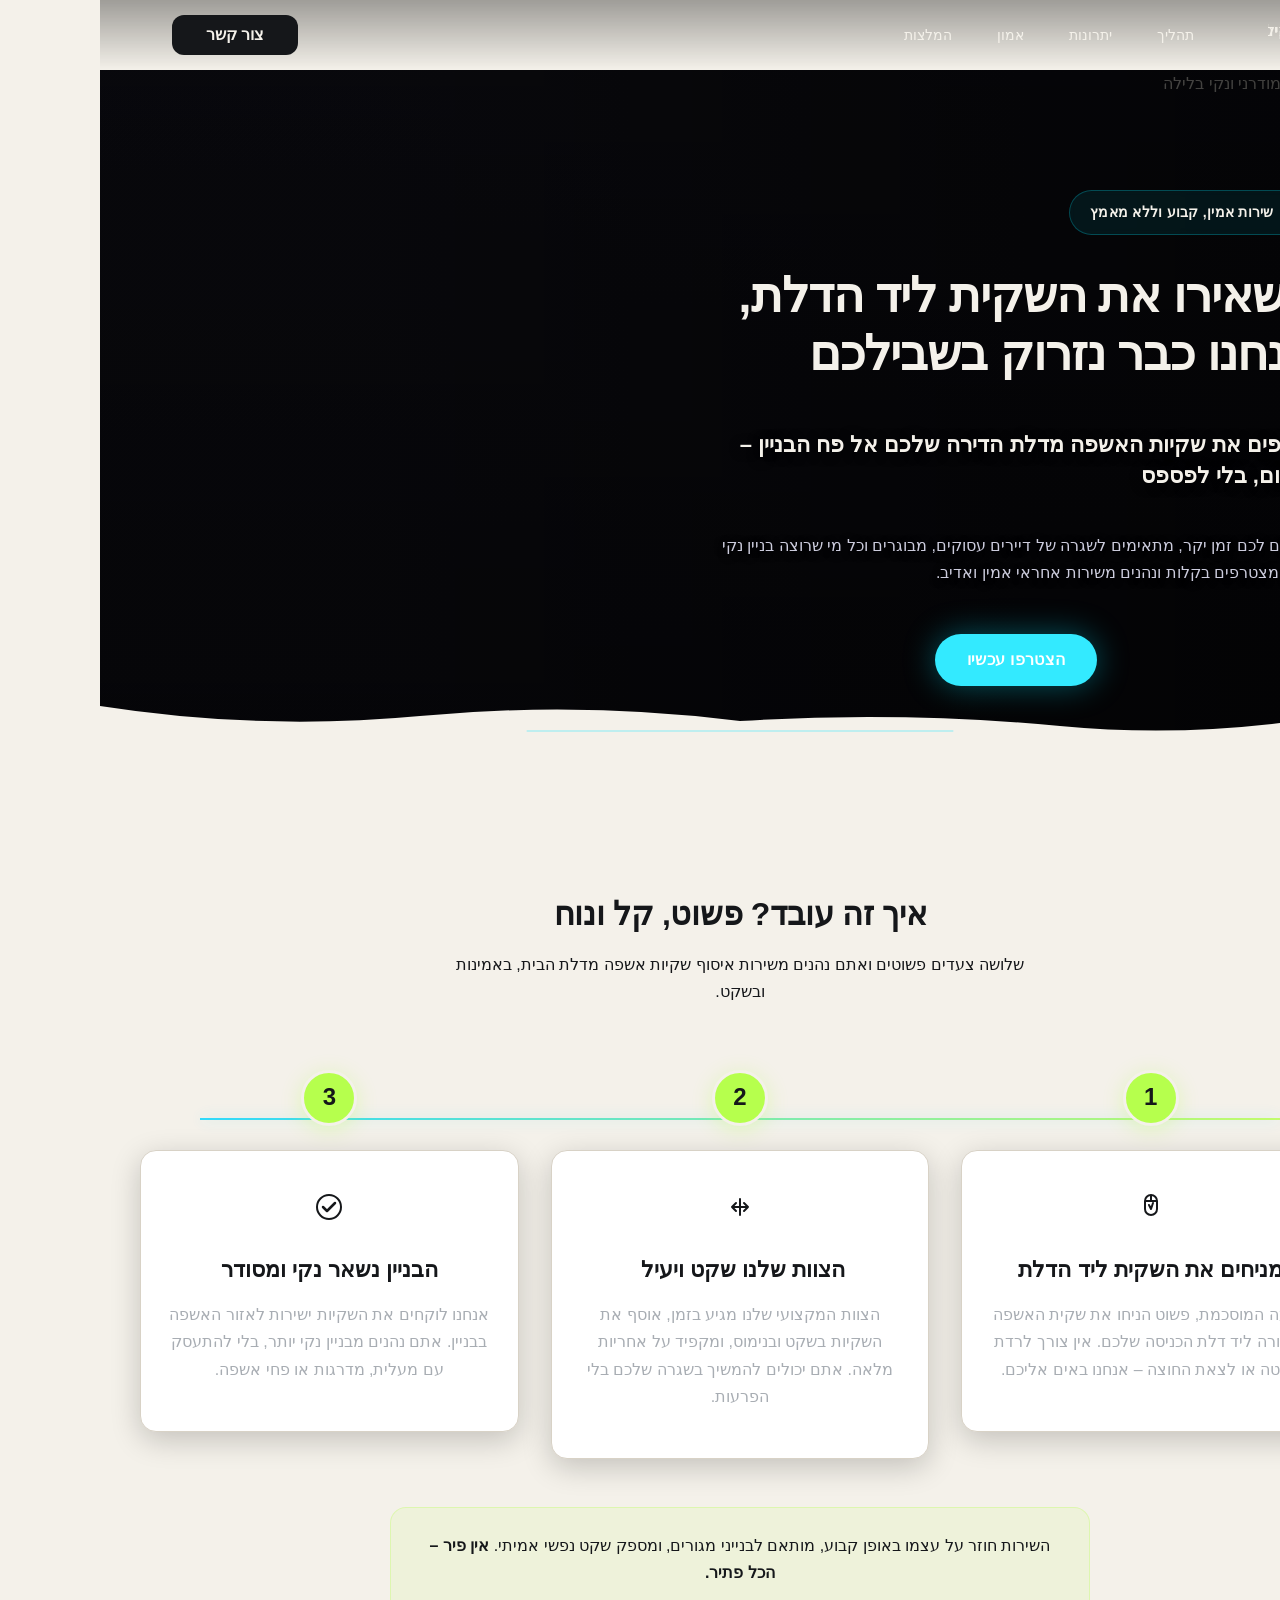
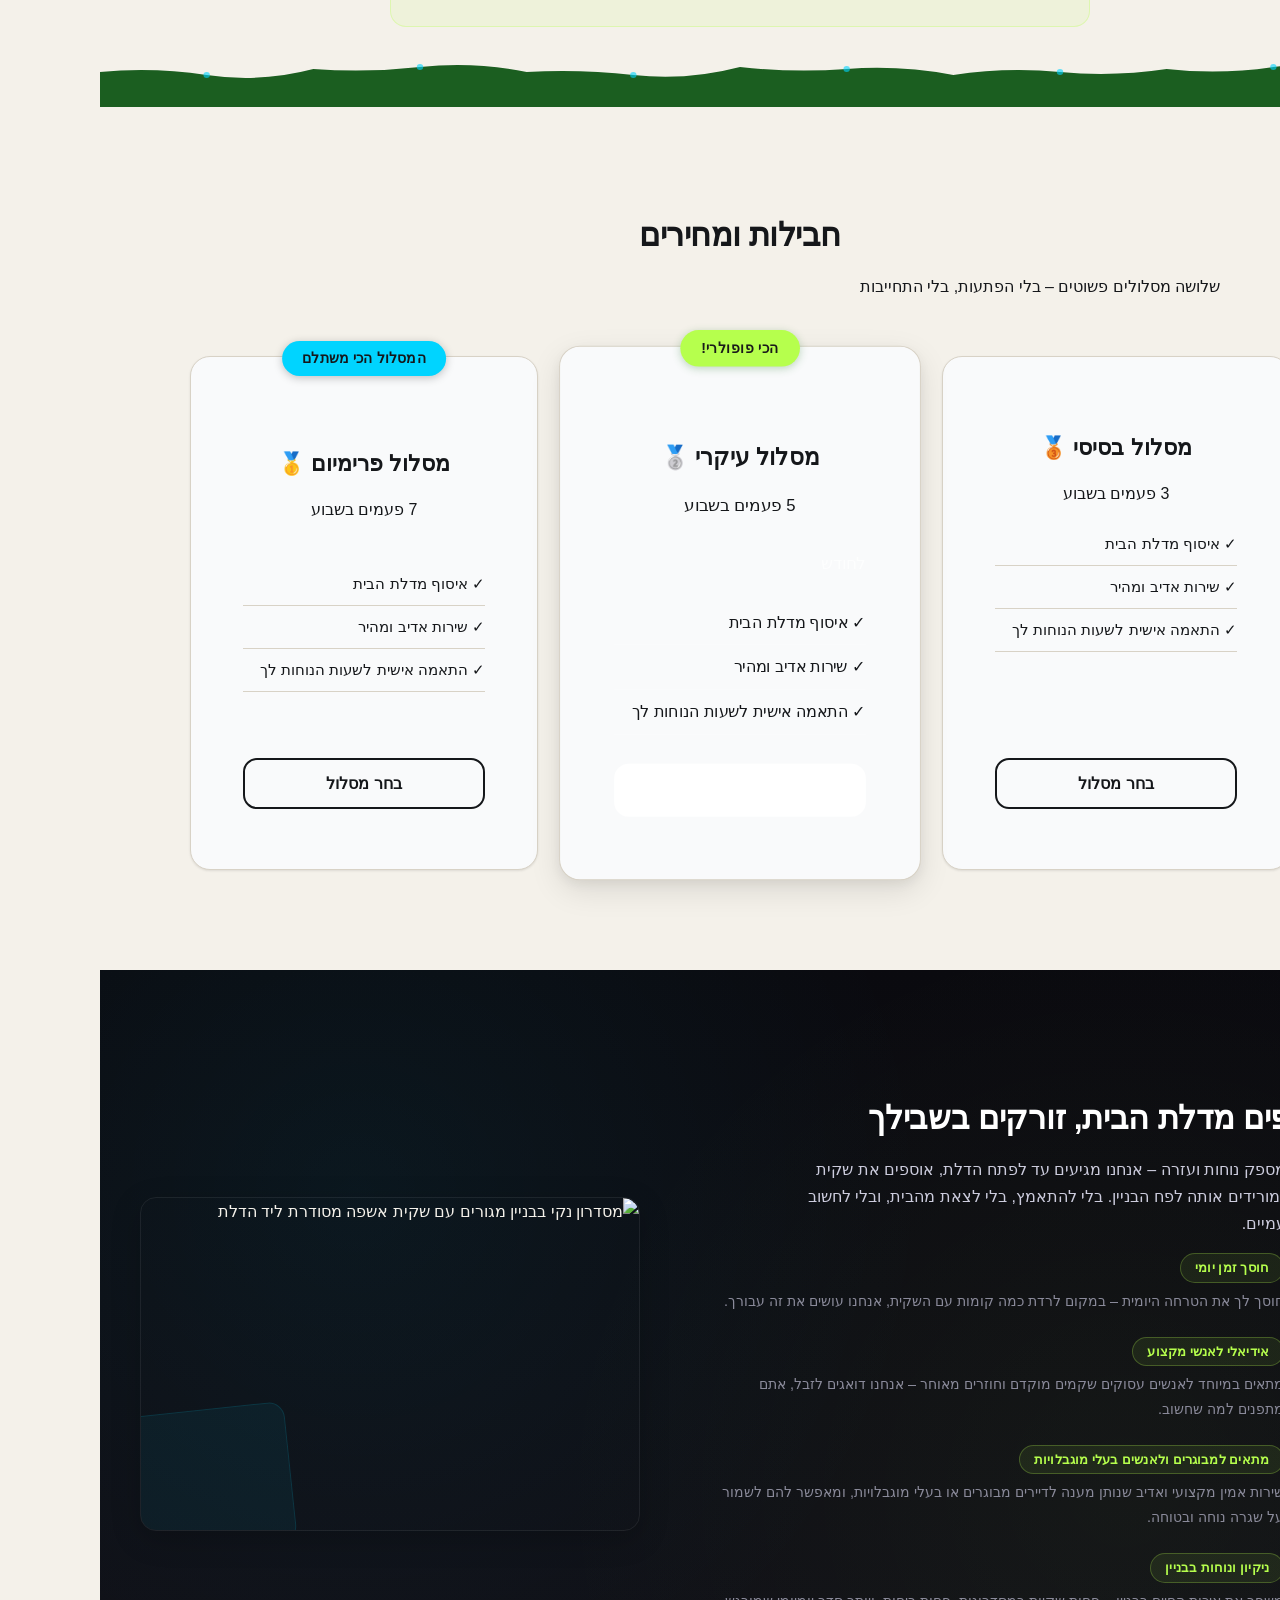
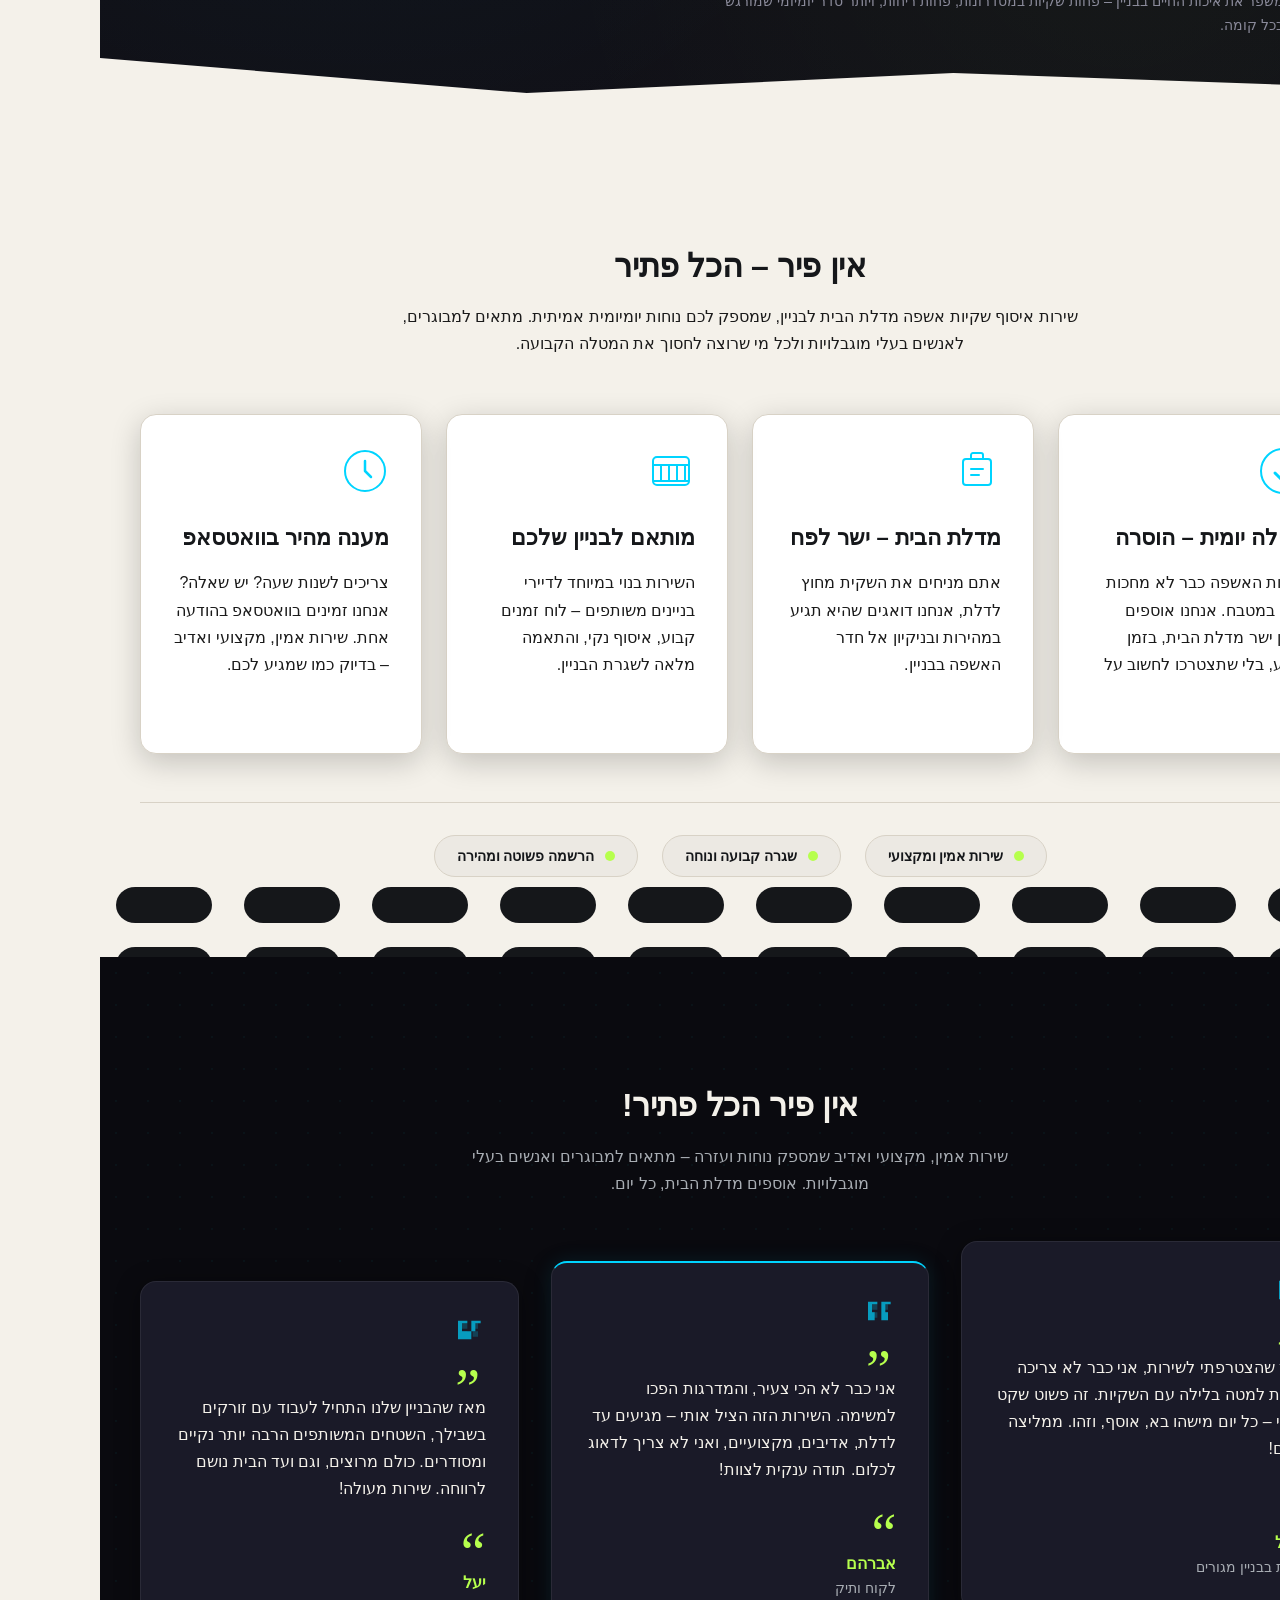
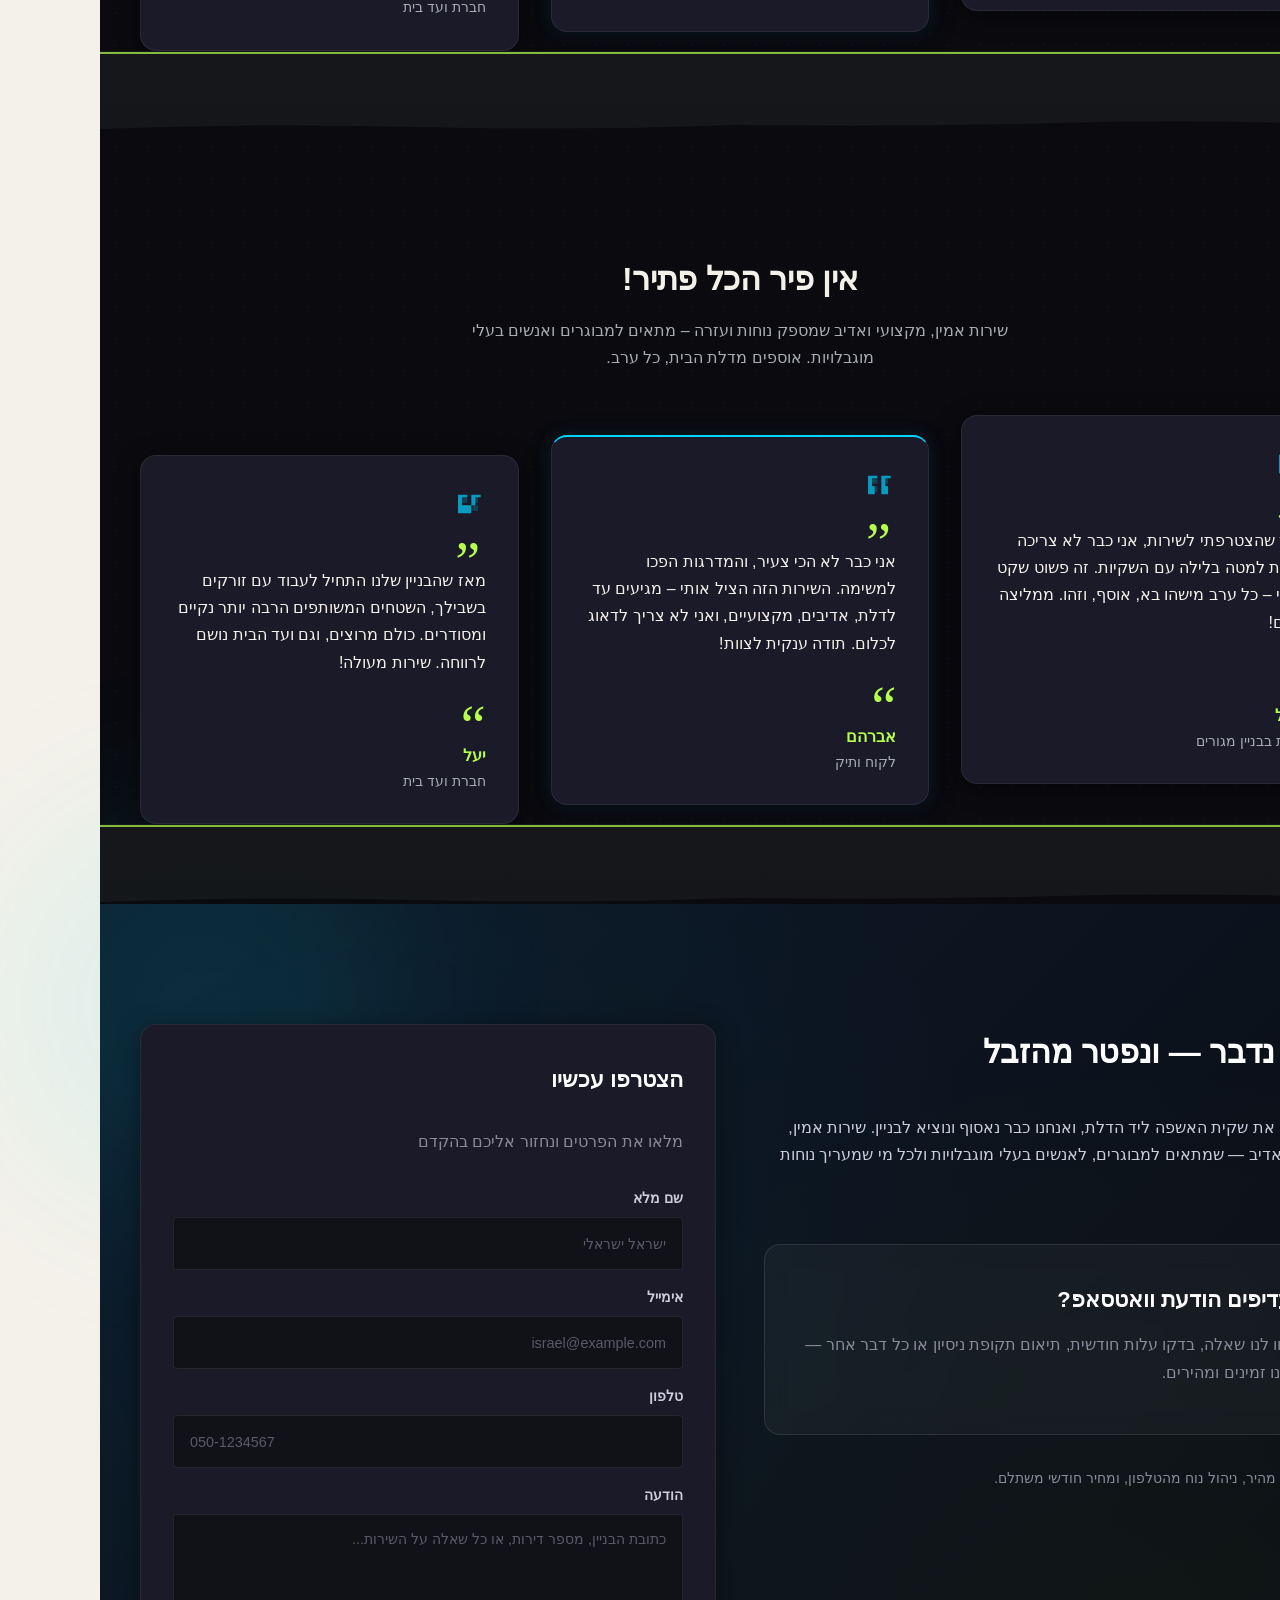
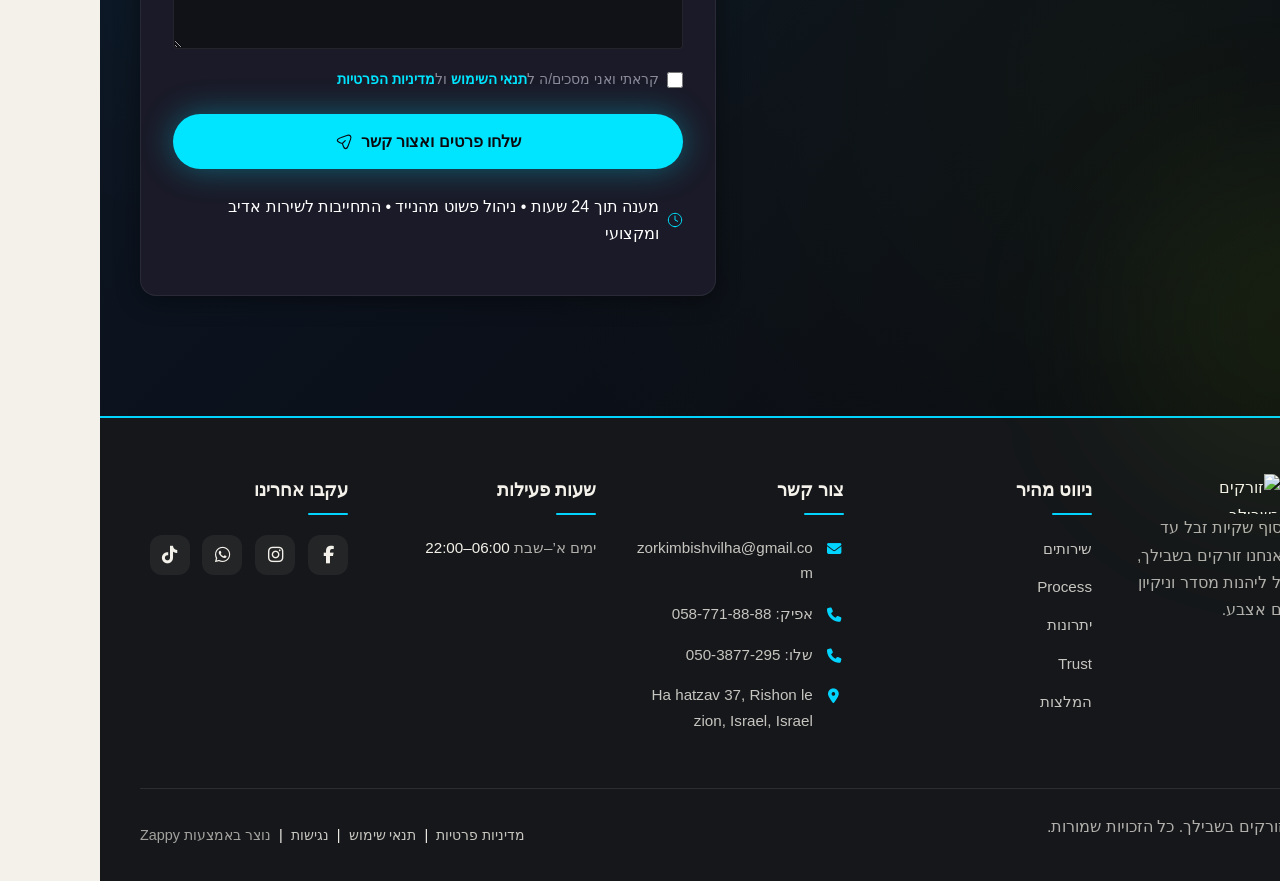
==== commit cb92507a: "Incremental sync: 1 page(s) — update_button" ====
--- a/public/index.html
+++ b/public/index.html
@@ -1 +1 @@
-<!doctype html><html dir="rtl" lang="he"><head><meta charset="UTF-8"><meta content="width=device-width,initial-scale=1" name="viewport"><meta content="index, follow" name="robots"><title>זורקים בשבילך – פינוי אשפה מקצועי, מהיר ואדיב</title><meta content="שירות פינוי אשפה מקצועי לבתים, עסקים ובניינים. אוספים מדלת הבית – שירות אמין, מקצועי ואדיב. חבילות משתלמות מ-99₪ לחודש. הצטרפו עוד היום!" name="description"><meta content="אין פיר הכל פתיר, אוספים מדלת הבית, שירות איסוף זבל מהדלת, נוחות יומיומית, שירות אמין מקצועי ואדיב" name="keywords"><link href="/assets/favicon.ico" rel="icon" type="image/x-icon"><link href="/assets/favicon-16x16.png" rel="icon" type="image/png" sizes="16x16"><link href="/assets/favicon-32x32.png" rel="icon" type="image/png" sizes="32x32"><link href="/assets/favicon-48x48.png" rel="icon" type="image/png" sizes="48x48"><link href="/assets/favicon-192x192.png" rel="icon" type="image/png" sizes="192x192"><link href="/assets/favicon-512x512.png" rel="icon" type="image/png" sizes="512x512"><link href="/assets/apple-touch-icon.png" rel="apple-touch-icon"><script>!function(){"use strict";var t="57432423-b008-4875-9ba6-009c581505ef",e="https://api.zappy5.com/api/analytics/track",a=18e5,n=2592e6,o=!0,i=!0,r=!0;var s=function(){var e="zappy_visitor_"+t,a=null;try{if(a=localStorage.getItem(e)){var o=JSON.parse(a),i=Date.now();if(i-o.created<n)return o.lastSeen=i,localStorage.setItem(e,JSON.stringify(o)),o.id}}catch(t){console.warn("Zappy Analytics: LocalStorage not available")}var r="zv_"+Date.now()+"_"+Math.random().toString(36).substr(2,9);try{localStorage.setItem(e,JSON.stringify({id:r,created:Date.now(),lastSeen:Date.now()}))}catch(t){}return r}(),c=function(){var e="zappy_session_"+t,n=null;try{if(n=sessionStorage.getItem(e)){var o=JSON.parse(n),i=Date.now();if(i-o.timestamp<a)return o.timestamp=i,sessionStorage.setItem(e,JSON.stringify(o)),o.id}}catch(t){console.warn("Zappy Analytics: SessionStorage not available")}var r="zs_"+Date.now()+"_"+Math.random().toString(36).substr(2,9);try{sessionStorage.setItem(e,JSON.stringify({id:r,timestamp:Date.now()}))}catch(t){}return r}();function l(a,n){n=n||{};var o={website_id:t,event_type:a,page_path:window.location.pathname,referrer:document.referrer||"direct",visitor_id:s,session_id:c,metadata:n};if(navigator.sendBeacon){var i=new Blob([JSON.stringify(o)],{type:"application/json"});navigator.sendBeacon(e,i)}else fetch(e,{method:"POST",headers:{"Content-Type":"application/json"},body:JSON.stringify(o),keepalive:!0}).catch(function(t){console.warn("Zappy Analytics: Failed to track event",t)})}o&&l("pageview",{title:document.title,url:window.location.href}),i&&document.addEventListener("click",function(t){var e=t.target;if("BUTTON"===e.tagName||e.closest("button")){var a="BUTTON"===e.tagName?e:e.closest("button");l("click",{element:"button",text:a.textContent.trim().substring(0,100),id:a.id||null,class:a.className||null})}else if("A"===e.tagName||e.closest("a")){var n="A"===e.tagName?e:e.closest("a");l("navigation",{element:"link",text:n.textContent.trim().substring(0,100),href:n.href,external:n.hostname!==window.location.hostname})}},!0),r&&document.addEventListener("submit",function(t){var e=t.target;l("form_submit",{form_id:e.id||null,form_name:e.name||null,form_action:e.action||null,form_method:e.method||"GET"})},!0);var m=Date.now();window.addEventListener("beforeunload",function(){l("page_unload",{time_on_page:Math.floor((Date.now()-m)/1e3),page_path:window.location.pathname})}),window.zappyAnalytics={track:l,getVisitorId:function(){return s},getSessionId:function(){return c}}}()</script><meta content="זורקים בשבילך – פינוי אשפה מקצועי, מהיר ואדיב" property="og:title"><meta content="שירות פינוי אשפה מקצועי לבתים, עסקים ובניינים. אוספים מדלת הבית – שירות אמין, מקצועי ואדיב. חבילות משתלמות מ-99₪ לחודש. הצטרפו עוד היום!" property="og:description"><meta content="summary_large_image" name="twitter:card"><meta content="זורקים בשבילך – פינוי אשפה מקצועי, מהיר ואדיב" name="twitter:title"><meta content="שירות פינוי אשפה מקצועי לבתים, עסקים ובניינים. אוספים מדלת הבית – שירות אמין, מקצועי ואדיב. חבילות משתלמות מ-99₪ לחודש. הצטרפו עוד היום!" name="twitter:description"><script type="application/ld+json">{"@context":"https://schema.org","@graph":[{"@type":"LocalBusiness","@id":"https://zorkim-bishvilecha.zappy5.app#organization","name":"זורקים בשבילך","url":"https://zorkim-bishvilecha.zappy5.app","description":"Zorkim Bishvilcha (We Throw for You) is a convenient home service that collects garbage bags directly from residents' apartment doors and takes them to the building's trash area. The service targets apartment building residents who want to save time and effort on a daily chore. The brand has a practical, friendly, and community-oriented identity, emphasizing ease, reliability, and door-to-door convenience.","address":{"@type":"PostalAddress","streetAddress":"Ha hatzav 37, Rishon le zion, Israel, Israel"},"contactPoint":[{"@type":"ContactPoint","contactType":"customer service","email":"zorkimbishvilha@gmail.com","telephone":"058-771-88-88"}]},{"@type":"WebSite","@id":"https://zorkim-bishvilecha.zappy5.app#website","url":"https://zorkim-bishvilecha.zappy5.app","name":"זורקים בשבילך","publisher":{"@id":"https://zorkim-bishvilecha.zappy5.app#organization"}},{"@type":"ContactPage","@id":"https://zorkim-bishvilecha.zappy5.app#contactpage","url":"https://zorkim-bishvilecha.zappy5.app","name":"זורקים בשבילך – פינוי אשפה מקצועי, מהיר ואדיב","mainEntity":{"@id":"https://zorkim-bishvilecha.zappy5.app#organization"},"potentialAction":{"@type":"CommunicateAction","target":{"@type":"EntryPoint","urlTemplate":"https://zorkim-bishvilecha.zappy5.app/api/email/contact-form","actionPlatform":["http/method=POST"],"contentType":"application/json"},"instrument":[{"@type":"PropertyValue","name":"name","propertyID":"text","valueRequired":true,"description":"ישראל ישראלי"},{"@type":"PropertyValue","name":"email","propertyID":"email","valueRequired":true,"description":"israel@example.com"},{"@type":"PropertyValue","name":"phone","propertyID":"tel","valueRequired":true,"description":"050-1234567"},{"@type":"PropertyValue","name":"message","propertyID":"textarea","valueRequired":true,"description":"כתובת הבניין, מספר דירות, או כל שאלה על השירות..."},{"@type":"PropertyValue","name":"privacy_consent","propertyID":"checkbox","valueRequired":true}]}}]}</script><link href="/styles.css" rel="stylesheet"><script>window.ZAPPY_WEBSITE_ID="57432423-b008-4875-9ba6-009c581505ef",window.ZAPPY_API_BASE="https://api.zappy5.com"</script><link href="/assets/home-services-hero-upload-1783526937458-zabma6.webp?v=1783526940119" rel="preload" as="image" fetchpriority="high"><style id="zappy-dropdown-submenu-styles">#navMenu li:has(.sub-menu),.nav-menu li:has(.sub-menu),.navbar li:has(.sub-menu),nav li:has(.sub-menu){position:relative}#navMenu .sub-menu,.nav-menu .sub-menu,.navbar .sub-menu,nav .sub-menu{display:block!important;position:absolute!important;top:100%;left:0;min-width:220px;background:#fff;border-radius:8px;box-shadow:0 8px 25px rgba(0,0,0,.15);padding:8px 0;opacity:0;visibility:hidden;transform:translateY(10px);transition:all .3s ease;z-index:1000;list-style:none;pointer-events:none}#navMenu li:hover>.sub-menu,.nav-menu li:hover>.sub-menu,.navbar li:hover>.sub-menu,nav li:hover>.sub-menu{opacity:1!important;visibility:visible!important;transform:translateY(0)!important;pointer-events:auto!important}.sub-menu li{list-style:none;margin:0;padding:0}.sub-menu a{display:block!important;padding:10px 16px!important;color:var(--text-dark,#333)!important;font-weight:500;text-decoration:none;white-space:nowrap;transition:background-color .2s}.sub-menu .zappy-nav-child>a{padding-left:28px!important;font-size:.9em!important;opacity:.85!important}[dir=rtl] .sub-menu .zappy-nav-child>a,html[lang=ar] .sub-menu .zappy-nav-child>a,html[lang=he] .sub-menu .zappy-nav-child>a{padding-left:10px!important;padding-right:28px!important}.sub-menu .zappy-nav-parent>a{font-weight:600!important}.sub-menu a:hover{background-color:#f5f5f5}[dir=rtl] .nav-menu .sub-menu,[dir=rtl] .navbar .sub-menu,[dir=rtl] nav .sub-menu,html[lang=ar] .nav-menu .sub-menu,html[lang=ar] .navbar .sub-menu,html[lang=ar] nav .sub-menu,html[lang=he] .nav-menu .sub-menu,html[lang=he] .navbar .sub-menu,html[lang=he] nav .sub-menu{left:auto!important;right:0!important}.sub-menu:empty,.sub-menu:not(:has(li)):not(:has(> a)),.sub-menu:not(:has(li:not(.zappy-hidden-menu-item))):not(:has(> a)){display:none!important;opacity:0!important;visibility:hidden!important;pointer-events:none!important}li:has(.menu-group-title):hover>.sub-menu{opacity:1!important;visibility:visible!important;transform:translateY(0)!important;pointer-events:auto!important}#navMenu>li>.menu-group-title,.nav-menu>li>.menu-group-title{display:inline-block;padding:.5rem 1rem;cursor:default;user-select:none}@media (max-width:768px){#navMenu .sub-menu,.nav-menu .sub-menu,.navbar .sub-menu,nav .sub-menu{position:static!important;transform:none!important;box-shadow:none!important;background:0 0!important;max-height:0;overflow:hidden;opacity:0;visibility:hidden;transition:max-height .3s ease,opacity .3s ease;padding:0!important;border-radius:0!important}#navMenu .sub-menu.mobile-expanded,.nav-menu .sub-menu.mobile-expanded,.navbar .sub-menu.mobile-expanded{max-height:none!important;overflow-y:visible!important;opacity:1!important;visibility:visible!important;padding:8px 0 8px 16px!important}[dir=rtl] .sub-menu.mobile-expanded,html[lang=he] .sub-menu.mobile-expanded{padding:8px 16px 8px 0!important}#navMenu li:hover>.sub-menu,.nav-menu li:hover>.sub-menu,.navbar li:hover>.sub-menu,nav li:hover>.sub-menu{opacity:0;visibility:hidden;pointer-events:none}#navMenu li>.sub-menu.mobile-expanded,.nav-menu li>.sub-menu.mobile-expanded,.navbar li>.sub-menu.mobile-expanded,nav li>.sub-menu.mobile-expanded{opacity:1!important;visibility:visible!important;pointer-events:auto!important}#navMenu li:has(.sub-menu),.nav-menu li:has(.sub-menu),.navbar li:has(.sub-menu),nav li:has(.sub-menu){display:flex!important;flex-wrap:wrap!important;align-items:center!important;position:relative!important;min-height:44px!important}#navMenu li:has(.sub-menu)>a,.nav-menu li:has(.sub-menu)>a,.navbar li:has(.sub-menu)>a,nav li:has(.sub-menu)>a{flex:1!important;min-width:0!important}#navMenu li:has(.sub-menu)>.menu-group-title,.nav-menu li:has(.sub-menu)>.menu-group-title,.navbar li:has(.sub-menu)>.menu-group-title,nav li:has(.sub-menu)>.menu-group-title{flex:1!important;min-width:0!important;padding:0!important;line-height:inherit!important}#navMenu li:has(.sub-menu)>.sub-menu,.nav-menu li:has(.sub-menu)>.sub-menu,.navbar li:has(.sub-menu)>.sub-menu,nav li:has(.sub-menu)>.sub-menu{flex-basis:100%!important;width:100%!important}#navMenu li:has(.sub-menu)>a [class*=arrow],#navMenu li:has(.sub-menu)>a [class*=chevron],.nav-menu li:has(.sub-menu)>a .fa-angle-down,.nav-menu li:has(.sub-menu)>a .fa-chevron-down,.nav-menu li:has(.sub-menu)>a [class*=arrow],.nav-menu li:has(.sub-menu)>a [class*=chevron],nav li:has(.sub-menu)>a [class*=arrow],nav li:has(.sub-menu)>a [class*=chevron]{display:none!important;visibility:hidden!important}.mobile-submenu-toggle{display:flex!important;align-items:center!important;justify-content:center!important;width:44px!important;height:auto!important;background:0 0!important;border:none!important;cursor:pointer!important;color:var(--text-light)!important;position:static!important;flex-shrink:0!important;align-self:stretch!important;z-index:2!important;padding:0!important;margin:0!important}.mobile-submenu-toggle::after{content:''!important;width:0!important;height:0!important;border-left:6px solid transparent!important;border-right:6px solid transparent!important;border-top:7px solid currentColor!important;transition:transform .3s ease!important}.mobile-submenu-toggle.expanded::after{transform:rotate(180deg)!important}.sub-menu a{padding:10px 0!important;display:block!important;color:var(--text-light)!important;white-space:normal!important}.sub-menu .zappy-nav-child>a{padding-left:28px!important;font-size:.9em!important;opacity:.85!important}[dir=rtl] .sub-menu .zappy-nav-child>a,html[lang=ar] .sub-menu .zappy-nav-child>a,html[lang=he] .sub-menu .zappy-nav-child>a{padding-left:0!important;padding-right:28px!important}.sub-menu .zappy-nav-parent>a{font-weight:600!important}#navMenu.active,.nav-menu.active{max-width:100vw!important;overflow-x:hidden!important;box-sizing:border-box!important}.navbar .sub-menu li a,.zappy-products-dropdown .sub-menu a,nav.navbar .sub-menu li a{color:var(--text-light)!important}}@media (min-width:769px){.mobile-submenu-toggle{display:none!important}}</style><style id="zappy-widget-visibility">html[dir=rtl] .whatsapp-float{right:20px!important;left:auto!important}html:not([dir]) .whatsapp-float,html[dir=ltr] .whatsapp-float{left:20px!important;right:auto!important}html[dir=rtl] #mic-access-tool-general-button,html[dir=rtl] #mic-init-access-tool #mic-access-tool-general-button,html[dir=rtl] #mic-init-access-tool .mic-access-tool-general-button,html[dir=rtl] ._access-icon,html[dir=rtl] .mic-access-tool-general-button{left:20px!important;right:auto!important}html:not([dir]) #mic-access-tool-general-button,html:not([dir]) #mic-init-access-tool #mic-access-tool-general-button,html:not([dir]) #mic-init-access-tool .mic-access-tool-general-button,html:not([dir]) ._access-icon,html:not([dir]) .mic-access-tool-general-button,html[dir=ltr] #mic-access-tool-general-button,html[dir=ltr] #mic-init-access-tool #mic-access-tool-general-button,html[dir=ltr] #mic-init-access-tool .mic-access-tool-general-button,html[dir=ltr] ._access-icon,html[dir=ltr] .mic-access-tool-general-button{right:20px!important;left:auto!important}@media (max-width:768px){.whatsapp-float{display:flex!important}}@media (min-width:769px){.whatsapp-float{display:flex!important}}@media (max-width:768px){#mic-access-tool-general-button,#mic-init-access-tool #mic-access-tool-general-button,#mic-init-access-tool .mic-access-tool-general-button,._access-icon,.mic-access-tool-general-button{display:flex!important;visibility:visible!important;opacity:1!important;pointer-events:auto!important}#mic-access-tool-box.opened-mic-access-tool,#mic-init-access-tool #mic-access-tool-box.opened-mic-access-tool,.mic-access-tool-box.opened-mic-access-tool{visibility:visible!important;opacity:1!important;pointer-events:auto!important}}@media (min-width:769px){#mic-access-tool-general-button,#mic-init-access-tool #mic-access-tool-general-button,#mic-init-access-tool .mic-access-tool-general-button,._access-icon,.mic-access-tool-general-button{display:flex!important;visibility:visible!important;opacity:1!important;pointer-events:auto!important}#mic-access-tool-box.opened-mic-access-tool,#mic-init-access-tool #mic-access-tool-box.opened-mic-access-tool,.mic-access-tool-box.opened-mic-access-tool{visibility:visible!important;opacity:1!important;pointer-events:auto!important}}</style></head><body><meta charset="UTF-8"><meta content="width=device-width,initial-scale=1" name="viewport"><title>זורקים בשבילך – פינוי אשפה מקצועי, מהיר ואדיב</title><meta content="שירות פינוי אשפה מקצועי לבתים, עסקים ובניינים. אוספים מדלת הבית – שירות אמין, מקצועי ואדיב. חבילות משתלמות מ-99₪ לחודש. הצטרפו עוד היום!" name="description"><meta content="אין פיר הכל פתיר, אוספים מדלת הבית, שירות איסוף זבל מהדלת, נוחות יומיומית, שירות אמין מקצועי ואדיב" name="keywords"><meta content="index, follow" name="robots"><meta content="אין פיר הכל פתיר — אוספים לכם את הזבל מהדלת — זורקים בשבילך" property="og:title"><meta content="שירות איסוף שקיות זבל ישירות מדלת הדירה שלכם. אין פיר הכל פתיר — אנחנו אוספים מדלת הבית בזמן ובנוחות מקסימלית. שירות אמין, מקצועי ואדיב שמתאים למבוגרים ואנשים בעלי מוגבלויות. מצטרפים עוד היום ומרגישים את ההקלה!" property="og:description"><meta content="website" property="og:type"><meta content="he_IL" property="og:locale"><meta content="summary_large_image" name="twitter:card"><meta content="אין פיר הכל פתיר — אוספים לכם את הזבל מהדלת — זורקים בשבילך" name="twitter:title"><meta content="שירות איסוף שקיות זבל ישירות מדלת הדירה שלכם. אין פיר הכל פתיר — אנחנו אוספים מדלת הבית בזמן ובנוחות מקסימלית. שירות אמין, מקצועי ואדיב שמתאים למבוגרים ואנשים בעלי מוגבלויות. מצטרפים עוד היום ומרגישים את ההקלה!" name="twitter:description"><link href="/styles.css" rel="stylesheet"><link href="https://cdnjs.cloudflare.com/ajax/libs/font-awesome/6.4.0/css/all.min.css" rel="stylesheet"><style>.skip-link{position:absolute;top:0;left:0;transform:translateY(-200%);padding:12px 18px;background:var(--bg-dark,#1a1a1a);color:var(--text-light,#fff);font-weight:600;border-radius:0 0 8px 0;z-index:10000}.skip-link:focus{transform:none;outline:2px solid var(--ring,#fff);outline-offset:2px}:focus-visible{outline:2px solid var(--ring,currentColor);outline-offset:3px}</style><link href="/assets/favicon.ico" rel="icon" type="image/x-icon"><link href="/assets/favicon-16x16.png" rel="icon" type="image/png" sizes="16x16"><link href="/assets/favicon-32x32.png" rel="icon" type="image/png" sizes="32x32"><link href="/assets/favicon-48x48.png" rel="icon" type="image/png" sizes="48x48"><link href="/assets/favicon-192x192.png" rel="icon" type="image/png" sizes="192x192"><link href="/assets/favicon-512x512.png" rel="icon" type="image/png" sizes="512x512"><link href="/assets/apple-touch-icon.png" rel="apple-touch-icon"><link href="https://cdn.jsdelivr.net/npm/vanilla-cookieconsent@3/dist/cookieconsent.css" rel="stylesheet"><script src="https://cdn.jsdelivr.net/npm/vanilla-cookieconsent@3/dist/cookieconsent.umd.js"></script><script src="https://cdn.jsdelivr.net/gh/mickidum/acc_toolbar/acctoolbar/acctoolbar.min.js"></script><a href="#main" class="skip-link">דלג לתוכן הראשי</a><nav class="navbar" dir="rtl"><button class="mobile-toggle" aria-label="Menu" id="mobileToggle"><svg viewBox="0 0 24 24" fill="none" height="24" width="24" class="hamburger-icon"><path d="M3 12h18M3 6h18M3 18h18" stroke="currentColor" stroke-linecap="round" stroke-width="2"></path></svg> <svg viewBox="0 0 24 24" fill="none" height="24" width="24" class="close-icon" style="display:none"><path d="M18 6L6 18M6 6l12 12" stroke="currentColor" stroke-linecap="round" stroke-width="2"></path></svg></button> <button class="phone-header-btn" aria-label="Call" data-phone="0587718888"><svg viewBox="0 0 24 24" fill="currentColor" height="20" width="20"><path d="M22 16.92v3a2 2 0 0 1-2.18 2 19.79 19.79 0 0 1-8.63-3.07 19.5 19.5 0 0 1-6-6 19.79 19.79 0 0 1-3.07-8.67A2 2 0 0 1 4.11 2h3a2 2 0 0 1 2 1.72 12.84 12.84 0 0 0 .7 2.81 2 2 0 0 1-.45 2.11L8.09 9.91a16 16 0 0 0 6 6l1.27-1.27a2 2 0 0 1 2.11-.45 12.84 12.84 0 0 0 2.81.7A2 2 0 0 1 22 16.92z"></path></svg></button><div class="nav-container"><div class="nav-right-group"><div class="nav-brand"><a href="/" class="logo-link"><img alt="זורקים בשבילך" src="/assets/home-services-logo-1783528113544-kvtlky.webp?v=1783528114093-5hwcz5" class="logo"></a></div><ul class="nav-menu" id="navMenu"><li><a href="#process">תהליך</a></li><li><a href="#benefits">יתרונות</a></li><li><a href="#trust">אמון</a></li><li><a href="#testimonials">המלצות</a></li><li class="mobile-contact-link nav-cta-mobile-item"><a href="#contact" class="nav-cta-btn">צור קשר</a></li></ul></div><div class="nav-cta-container"><a href="#contact" class="nav-cta-btn">צור קשר</a></div></div></nav><script>window.addEventListener("load",function(){const e=document.querySelector(".navbar, nav, header");if(!e)return void console.log("[Navbar] Navbar element not found");let t=document.getElementById("mobileToggle")||document.querySelector(".mobile-toggle")||document.querySelector(".hamburger")||document.querySelector(".hamburger-menu")||document.querySelector(".menu-toggle")||document.querySelector(".burger-menu")||document.querySelector('[aria-label="Menu"]')||document.querySelector('[aria-label="תפריט"]');const o=document.querySelector(".phone-header-btn"),n=window.getComputedStyle(e);let r=n.backgroundColor;if(console.log("[Navbar] Initial navbar background:",r),"transparent"===r||"rgba(0, 0, 0, 0)"===r||r.startsWith("rgba")&&r.includes(", 0)")){const e=n.backgroundImage;if(e&&"none"!==e)console.log("[Navbar] Navbar has background image/gradient, using dark text"),r="rgb(240, 240, 240)";else{const e=window.getComputedStyle(document.body).backgroundColor;console.log("[Navbar] Navbar transparent, using body background:",e),r=e}}const a=r.match(/\d+/g);if(a&&a.length>=3){const e=(.299*parseInt(a[0])+.587*parseInt(a[1])+.114*parseInt(a[2]))/255;console.log("[Navbar] Mobile button colors preserved from Claude CSS (luminance:",e.toFixed(2)+")");const n=document.createElement("style");n.id="zappy-mobile-nav-fix";document.documentElement.lang;document.documentElement.dir,n.textContent='\n        /* Hide mobile buttons on desktop, show only on mobile */\n        @media (min-width: 769px) {\n          .mobile-toggle,\n          .phone-header-btn {\n            display: none !important;\n          }\n        }\n        \n        /* Show and position mobile buttons correctly on mobile */\n        @media (max-width: 768px) {\n          .navbar,\n          nav.navbar {\n            min-height: 70px !important;\n          }\n\n          .mobile-toggle,\n          .phone-header-btn {\n            position: absolute !important;\n            top: 0 !important;\n            bottom: 0 !important;\n            margin-top: auto !important;\n            margin-bottom: auto !important;\n            transform: none !important;\n            z-index: 1001 !important;\n            display: flex !important;\n            align-items: center !important;\n            justify-content: center !important;\n            width: 36px !important;\n            height: 36px !important;\n            border-radius: 50% !important;\n            border: none !important;\n            cursor: pointer !important;\n            padding: 6px !important;\n            background: none !important;\n            color: var(--nav-text, var(--text-light)) !important;\n            touch-action: manipulation !important;\n            -webkit-tap-highlight-color: transparent !important;\n          }\n\n          html[data-zappy-site-type="ecommerce"] .phone-header-btn,\n          body[data-zappy-site-type="ecommerce"] .phone-header-btn,\n          html[data-zappy-site-type="ecommerce"] header .phone-header-btn,\n          html[data-zappy-site-type="ecommerce"] nav .phone-header-btn {\n            display: none !important;\n            visibility: hidden !important;\n            width: 0 !important;\n            height: 0 !important;\n            min-width: 0 !important;\n            overflow: hidden !important;\n          }\n          \n          /* LTR positioning (default): hamburger LEFT, phone RIGHT */\n          html:not([dir="rtl"]):not([lang="he"]):not([lang="ar"]) .mobile-toggle,\n          html[dir="ltr"] .mobile-toggle {\n            left: 12px !important;\n            right: auto !important;\n          }\n          html:not([dir="rtl"]):not([lang="he"]):not([lang="ar"]) .phone-header-btn,\n          html[dir="ltr"] .phone-header-btn {\n            right: 12px !important;\n            left: auto !important;\n          }\n          \n          /* RTL positioning: hamburger RIGHT, phone LEFT */\n          html[dir="rtl"] .mobile-toggle,\n          html[lang="he"] .mobile-toggle,\n          html[lang="ar"] .mobile-toggle {\n            right: 12px !important;\n            left: auto !important;\n          }\n          html[dir="rtl"] .phone-header-btn,\n          html[lang="he"] .phone-header-btn,\n          html[lang="ar"] .phone-header-btn {\n            left: 12px !important;\n            right: auto !important;\n          }\n          \n          /* CRITICAL: Ensure nav-container has min-height on mobile */\n          /* All children are positioned absolutely/fixed on mobile, so height:auto collapses to 0 */\n          .nav-container {\n            min-height: 70px !important;\n            position: relative !important;\n          }\n          \n          /* Ensure SVG icons are properly sized and inherit color */\n          .mobile-toggle svg,\n          .phone-header-btn svg {\n            width: 24px !important;\n            height: 24px !important;\n            /* Don\'t force display - let JavaScript control hamburger/close toggle */\n          }\n          \n          /* Reset nav-cta-container on mobile - remove desktop box-shadow/padding */\n          /* that creates a visible ghost box when CTA button is hidden */\n          .nav-cta-container {\n            box-shadow: none !important;\n            padding: 0 !important;\n          }\n          \n          /* Hide nav-cta-container entirely on mobile when there\'s no lang-switcher */\n          /* (only the CTA button is inside, and it\'s hidden on mobile) */\n          .nav-cta-container:not(:has(.lang-switcher)) {\n            display: none !important;\n          }\n          \n          /* CRITICAL: Prevent hero image fade gradient from bleeding over headline text */\n          /* The .image-fade-gradient has bottom: -30px (extends below parent) */\n          /* On mobile stacked layout, this overlaps the h1 text below the image */\n          .hero-image-column {\n            overflow: hidden !important;\n          }\n          .image-fade-gradient {\n            bottom: 0 !important;\n          }\n          \n          /* Hide desktop language switcher on mobile - hamburger menu handles it */\n          /* High specificity to override stored CSS */\n          .lang-switcher,\n          .nav-cta-container .lang-switcher,\n          .nav-container .lang-switcher,\n          .navbar .lang-switcher,\n          .navbar .nav-cta-container .lang-switcher {\n            display: none !important;\n          }\n        }\n      ';const r=document.getElementById("zappy-mobile-nav-fix");r&&r.remove(),document.head.appendChild(n),console.log("[Navbar] Critical CSS injected for mobile nav positioning");const i=window.innerWidth<=768;if(t){const e=t.querySelector(".hamburger-icon"),o=t.querySelector(".close-icon");e&&(e.style.setProperty("width","24px","important"),e.style.setProperty("height","24px","important"),e.style.setProperty("display","block","important")),o&&(o.style.setProperty("width","24px","important"),o.style.setProperty("height","24px","important"),o.style.setProperty("display","none","important")),i?(t.style.setProperty("position","absolute","important"),t.style.setProperty("top","0","important"),t.style.setProperty("bottom","0","important"),t.style.setProperty("margin-top","auto","important"),t.style.setProperty("margin-bottom","auto","important"),t.style.setProperty("transform","none","important"),t.style.setProperty("z-index","1001","important"),t.style.removeProperty("left"),t.style.removeProperty("right"),console.log("[Navbar] Mobile toggle positioning applied (mobile viewport)")):(t.style.removeProperty("position"),t.style.removeProperty("top"),t.style.removeProperty("transform"),t.style.removeProperty("z-index"),t.style.removeProperty("left"),t.style.removeProperty("right"),console.log("[Navbar] Desktop viewport - cleared mobile toggle inline positioning"))}if(o){const e=o.querySelector("svg");e&&(e.style.width="24px",e.style.height="24px",e.setAttribute("width","24"),e.setAttribute("height","24")),i?(o.style.setProperty("position","absolute","important"),o.style.setProperty("top","0","important"),o.style.setProperty("bottom","0","important"),o.style.setProperty("margin-top","auto","important"),o.style.setProperty("margin-bottom","auto","important"),o.style.setProperty("transform","none","important"),o.style.setProperty("z-index","1001","important"),o.style.removeProperty("left"),o.style.removeProperty("right"),console.log("[Navbar] Phone button positioning applied (mobile viewport)")):(o.style.removeProperty("position"),o.style.removeProperty("top"),o.style.removeProperty("transform"),o.style.removeProperty("z-index"),o.style.removeProperty("left"),o.style.removeProperty("right"),console.log("[Navbar] Desktop viewport - cleared phone button inline positioning"))}}else console.log("[Navbar] Could not parse background color:",r);t=document.getElementById("mobileToggle")||document.querySelector(".mobile-toggle")||document.querySelector(".hamburger")||document.querySelector(".hamburger-menu")||document.querySelector(".menu-toggle")||document.querySelector(".burger-menu")||document.querySelector('[aria-label="Menu"]')||document.querySelector('[aria-label="תפריט"]');const i=document.getElementById("navMenu")||document.querySelector(".nav-menu")||document.querySelector(".nav-links")||document.querySelector("nav ul:not(.submenu)");if(!t||!i)return void console.log("[Navbar] Mobile toggle or menu not found:",{toggle:!!t,menu:!!i});i.id||(i.id="navMenu"),console.log("[Navbar] Initializing mobile menu...");const l=t.cloneNode(!0);t.parentNode.replaceChild(l,t);var s=0;function p(e){var t=Date.now();t-s<300||(s=t,function(e){e.preventDefault(),e.stopPropagation();const t=l.querySelector(".hamburger-icon"),o=l.querySelector(".close-icon");i.classList.contains("active")?(i.classList.remove("active"),t&&t.style.setProperty("display","block","important"),o&&o.style.setProperty("display","none","important"),document.body.style.overflow="",document.body.classList.remove("menu-open"),console.log("[Navbar] Menu closed")):(i.classList.add("active"),t&&t.style.setProperty("display","none","important"),o&&o.style.setProperty("display","block","important"),document.body.style.overflow="hidden",document.body.classList.add("menu-open"),console.log("[Navbar] Menu opened"))}(e))}l.addEventListener("click",p),l.addEventListener("touchend",p),document.addEventListener("keydown",function(e){if(("Escape"===e.key||"Esc"===e.key)&&i.classList.contains("active")){const e=l.querySelector(".hamburger-icon"),t=l.querySelector(".close-icon");i.classList.remove("active"),e&&e.style.setProperty("display","block","important"),t&&t.style.setProperty("display","none","important"),document.body.style.overflow="",document.body.classList.remove("menu-open"),console.log("[Navbar] Menu closed (Escape)")}}),i.querySelectorAll("a").forEach(function(e){e.addEventListener("click",function(){if("#"===this.getAttribute("href"))return;const e=l.querySelector(".hamburger-icon"),t=l.querySelector(".close-icon");i.classList.remove("active"),e&&e.style.setProperty("display","block","important"),t&&t.style.setProperty("display","none","important"),document.body.style.overflow="",document.body.classList.remove("menu-open"),console.log("[Navbar] Menu closed (link clicked)")})});var m=i.querySelectorAll(".dropdown-toggle");m.forEach(function(e){e.addEventListener("click",function(e){e.preventDefault(),e.stopPropagation();var t=this.closest(".nav-dropdown");t&&(t.parentNode.querySelectorAll(".nav-dropdown.open").forEach(function(e){e!==t&&e.classList.remove("open")}),t.classList.toggle("open"),console.log("[Navbar] Dropdown toggled:",t.classList.contains("open")?"open":"closed"))})}),document.addEventListener("click",function(e){e.target.closest(".nav-dropdown")||document.querySelectorAll(".nav-dropdown.open").forEach(function(e){e.classList.remove("open")})}),console.log("[Navbar] Dropdown handlers initialized for "+m.length+" dropdowns"),o&&o.addEventListener("click",function(){const e=document.querySelectorAll('a[href^="tel:"]'),t=e.length>0?e[0].getAttribute("href").replace("tel:",""):"0587718888";window.location.href="tel:"+t,console.log("[Navbar] Phone button clicked")}),console.log("[Navbar] Mobile menu initialized successfully")})</script><main id="main"><section class="index-hero-section" id="hero" data-band-index="0" data-layout-spec="בית-hero" data-hero-type="fullscreen-scrim"><div style="position:absolute !important;top:0px !important;left:0px !important;width:100% !important;height:100% !important;max-width:none !important;margin-left:0px !important;margin-right:0px !important;z-index:1 !important;overflow:hidden !important" data-element-id="img-1783525995889-4rbml3uwg" data-element-type="image" data-zappy-wrapper-margins-applied="true" data-zappy-zoom-clip="true" data-zappy-zoom-wrapper="true" data-zappy-zoom-wrapper-align="center" data-zappy-zoom-wrapper-height="683px" data-zappy-zoom-wrapper-width="393px" data-zappy-zoom-wrapper-width-mode="full"><img alt="מסדרון בניין מודרני ונקי בלילה" src="/assets/home-services-hero-upload-1783526937458-zabma6.webp?v=1783526940119" class="hero-bg-image" data-element-id="img-1783525995889-4rbml3uwg" data-element-type="image" data-zappy-object-position="50% 33%" data-zappy-zoom="1" style="object-position:50% 33% !important;pointer-events:auto !important;margin:0px !important;position:absolute !important;left:0% !important;top:0% !important;width:100% !important;height:100% !important;max-width:none !important;max-height:none !important;display:block !important;object-fit:cover !important" data-context="A clean modern apartment hallway at night, soft wall lighting, apartment doors, discreet atmosphere, no clutter, cinematic depth of field, low-light premium residential feel" data-hero-background="true" data-hero-bg="true" data-placeholder="index-hero-image-1" data-zappy-original-height="683" data-zappy-original-width="393" decoding="async" fetchpriority="high" height="600" loading="eager" width="1200"></div><div class="hero-scrim" aria-hidden="true"></div><div class="hero-content"><div class="trust-pill"><span class="trust-pill-icon">✓</span> <span>שירות אמין, קבוע וללא מאמץ</span></div><h1>תשאירו את השקית ליד הדלת,<br>אנחנו כבר נזרוק בשבילכם</h1><h3>אוספים את שקיות האשפה מדלת הדירה שלכם אל פח הבניין – כל יום, בלי לפספס</h3><p>חוסכים לכם זמן יקר, מתאימים לשגרה של דיירים עסוקים, מבוגרים וכל מי שרוצה בניין נקי יותר. מצטרפים בקלות ונהנים משירות אחראי אמין ואדיב.</p><div class="hero-ctas" style="text-align:center !important;display:flex !important;justify-content:center !important;align-items:flex-start !important;width:100% !important"><a href="https://wa.me/972587718888" class="btn btn-primary btn-glow" target="_blank" data-element-id="btn-1783525995883-mk7tem8rm" data-element-type="button" data-native-element="true" rel="noopener noreferrer" style="outline:none;border-color:rgb(51, 234, 255) !important;color:rgb(255, 255, 255) !important;background-color:rgb(51, 234, 255) !important;background-image:none !important">הצטרפו עכשיו</a></div></div><div class="hero-divider-wrapper" aria-hidden="true"><svg viewBox="0 0 1200 80" xmlns="http://www.w3.org/2000/svg" aria-hidden="true" data-no-icon-edit="true" preserveAspectRatio="none"><defs><linearGradient id="dividerGrad" x1="0%" x2="100%" y1="0%" y2="0%"><stop offset="0%" stop-color="#0A0A0F"></stop><stop offset="50%" stop-color="#1A1A28"></stop><stop offset="100%" stop-color="#0A0A0F"></stop></linearGradient></defs><path d="M0,80 L0,20 Q150,45 300,30 T600,35 Q750,25 900,40 T1200,20 L1200,80 Z" fill="var(--bg-light)"></path><line stroke="#00E5FF" stroke-width="1.5" x1="400" x2="800" y1="45" y2="45" stroke-opacity="0.3"></line></svg></div></section><section class="index-process-section" id="process" data-band-index="2" data-layout-spec="בית-process"><div class="process-container"><div class="process-header"><h2 class="process-title">איך זה עובד? פשוט, קל ונוח</h2><p class="process-subtitle" style="color:rgb(21, 23, 26) !important">שלושה צעדים פשוטים ואתם נהנים משירות איסוף שקיות אשפה מדלת הבית, באמינות ובשקט.</p></div><div class="process-timeline"><div class="timeline-line" aria-hidden="true"></div><div class="timeline-step"><div class="step-badge">1</div><div class="step-card"><div class="step-icon"><svg viewBox="0 0 32 32" xmlns="http://www.w3.org/2000/svg" data-element-type="icon" data-icon-type="svg" fill="none" height="32" width="32"><path d="M16 4L16 10M16 4C12.6863 4 10 6.68629 10 10M16 4C19.3137 4 22 6.68629 22 10M10 10H22M10 10V18C10 21.3137 12.6863 24 16 24C19.3137 24 22 21.3137 22 18V10M14 14L16 18L18 12" stroke="currentColor" stroke-linecap="round" stroke-width="2" stroke-linejoin="round"></path></svg></div><h3 class="step-title">מניחים את השקית ליד הדלת</h3><p class="step-description">בשעה המוסכמת, פשוט הניחו את שקית האשפה הסגורה ליד דלת הכניסה שלכם. אין צורך לרדת למטה או לצאת החוצה – אנחנו באים אליכם.</p></div></div><div class="timeline-step"><div class="step-badge">2</div><div class="step-card"><div class="step-icon"><svg viewBox="0 0 32 32" xmlns="http://www.w3.org/2000/svg" data-element-type="icon" data-icon-type="svg" fill="none" height="32" width="32"><path d="M8 16H24M8 16L12 12M8 16L12 20M24 16L20 12M24 16L20 20M16 8V24" stroke="currentColor" stroke-linecap="round" stroke-width="2" stroke-linejoin="round"></path></svg></div><h3 class="step-title">הצוות שלנו שקט ויעיל&nbsp;</h3><p class="step-description">הצוות המקצועי שלנו מגיע בזמן, אוסף את השקיות בשקט ובנימוס, ומקפיד על אחריות מלאה. אתם יכולים להמשיך בשגרה שלכם בלי הפרעות.</p></div></div><div class="timeline-step"><div class="step-badge">3</div><div class="step-card"><div class="step-icon"><svg viewBox="0 0 32 32" xmlns="http://www.w3.org/2000/svg" data-element-type="icon" data-icon-type="svg" fill="none" height="32" width="32"><path d="M22 12L14 20L10 16" stroke="currentColor" stroke-linecap="round" stroke-width="2.5" stroke-linejoin="round"></path><circle cx="16" cy="16" r="12" stroke="currentColor" stroke-width="2"></circle></svg></div><h3 class="step-title">הבניין נשאר נקי ומסודר</h3><p class="step-description">אנחנו לוקחים את השקיות ישירות לאזור האשפה בבניין. אתם נהנים מבניין נקי יותר, בלי להתעסק עם מעלית, מדרגות או פחי אשפה.</p></div></div></div><div class="process-note"><p class="note-text">השירות חוזר על עצמו באופן קבוע, מותאם לבנייני מגורים, ומספק שקט נפשי אמיתי. <strong>אין פיר – הכל פתיר.</strong></p></div></div><div class="process-divider-wrapper" aria-hidden="true"><svg viewBox="0 0 1200 80" xmlns="http://www.w3.org/2000/svg" aria-hidden="true" data-no-icon-edit="true" preserveAspectRatio="none"><path d="M0,80 L0,45 Q50,40 100,48 T200,42 Q250,46 300,40 T400,45 Q450,42 500,48 T600,40 Q650,46 700,42 T800,48 Q850,40 900,45 T1000,42 Q1050,48 1100,40 T1200,45 L1200,80 Z" fill="#1b5e20"></path><circle cx="100" cy="48" r="3" fill="var(--secondary)" opacity="0.6"></circle><circle cx="300" cy="40" r="3" fill="var(--secondary)" opacity="0.6"></circle><circle cx="500" cy="48" r="3" fill="var(--secondary)" opacity="0.6"></circle><circle cx="700" cy="42" r="3" fill="var(--secondary)" opacity="0.6"></circle><circle cx="900" cy="45" r="3" fill="var(--secondary)" opacity="0.6"></circle><circle cx="1100" cy="40" r="3" fill="var(--secondary)" opacity="0.6"></circle></svg></div></section><section class="zrk-pricing" id="zrk-pricing" aria-labelledby="pricing-heading"><div class="zrk-pricing-container"><div class="zrk-pricing-header"><h2 class="zrk-pricing-headline" id="pricing-heading">חבילות ומחירים</h2><p class="zrk-pricing-subtitle" style="color:rgb(21, 23, 26) !important">שלושה מסלולים פשוטים – בלי הפתעות, בלי התחייבות</p></div><div class="zappy-preserve-css-grid zrk-pricing-grid" style="--zappy-grid-cols:repeat(auto-fit, minmax(min(100%, 180px), 1fr));display:grid;grid-template-columns:repeat(auto-fit, minmax(min(100%, 180px), 1fr));align-items:stretch !important" data-original-gap="28px" data-original-item-width="180" data-zappy-explicit-columns="true"><article class="zrk-pricing-card" data-grid-item-index="0" aria-labelledby="package-basic"><div class="zrk-pricing-card-inner" style="justify-content:flex-end;width:100%;margin-left:0px;margin-right:0px;text-align:end"><h3 class="zrk-pricing-card-title" id="package-basic">מסלול בסיסי 🥉</h3><p class="zrk-pricing-frequency" style="color:rgb(21, 23, 26) !important">3 פעמים בשבוע</p><ul class="zrk-pricing-features" aria-label="תכונות המסלול"><li>✓ איסוף מדלת הבית</li><li>✓ שירות אדיב ומהיר&nbsp;</li><li>✓ התאמה אישית לשעות הנוחות לך</li></ul><button class="btn zrk-pricing-btn btn-outline btn-secondary" aria-label="בחר מסלול בסיסי" data-element-id="btn-1783531029607-tpiw1ooep" data-element-type="button" data-native-element="true" style="outline:none;border-color:var(--primary-color, var(--primary, #8B0000)) !important;color:var(--primary-color, var(--primary, #8B0000)) !important;background-color:transparent !important;background-image:none !important">בחר מסלול</button></div></article><article class="zrk-pricing-card zappy-grid-item-no-stretch zrk-pricing-card--recommended" data-grid-item-index="1" aria-labelledby="package-main"><p><span class="zrk-pricing-badge">הכי פופולרי!</span></p><div class="zrk-pricing-card-inner"><h3 class="zrk-pricing-card-title" id="package-main" style="color:rgb(21, 23, 26) !important">מסלול עיקרי 🥈</h3><p class="zrk-pricing-frequency" style="color:rgb(21, 23, 26) !important">5 פעמים בשבוע</p><div class="zrk-pricing-price-wrap"><span class="zrk-pricing-promo" style="color:rgb(21, 23, 26) !important"><span class="zrk-pricing-period">לחודש</span></span></div><ul class="zrk-pricing-features" aria-label="תכונות המסלול"><li style="color:rgb(21, 23, 26) !important">✓ איסוף מדלת הבית</li><li style="color:rgb(21, 23, 26) !important">✓ שירות אדיב ומהיר</li><li style="color:rgb(21, 23, 26) !important">✓ התאמה אישית לשעות הנוחות לך</li></ul><button class="btn zrk-pricing-btn btn-primary zrk-pricing-btn--accent" aria-label="בחר מסלול עיקרי" data-element-id="btn-1783531029607-ahflu0p7q" data-element-type="button" data-native-element="true" style="outline:none;border-color:rgb(255, 255, 255) !important;color:rgb(255, 255, 255) !important;background-color:rgb(255, 255, 255) !important;background-image:none !important">בחר מסלול</button></div></article><article class="zrk-pricing-card zappy-grid-item-no-stretch" data-grid-item-index="2" aria-labelledby="package-premium"><p><span class="zrk-pricing-badge zrk-pricing-badge--value" style="color:rgb(21, 23, 26) !important">המסלול הכי משתלם</span></p><div class="zrk-pricing-card-inner"><h3 class="zrk-pricing-card-title" id="package-premium">מסלול פרימיום 🥇</h3><p class="zrk-pricing-frequency" style="color:rgb(21, 23, 26) !important">7 פעמים בשבוע</p><div class="zrk-pricing-price-wrap"></div><ul class="zrk-pricing-features" aria-label="תכונות המסלול"><li>✓ איסוף מדלת הבית</li><li>✓ שירות אדיב ומהיר</li><li>✓ התאמה אישית לשעות הנוחות לך</li></ul><button class="btn zrk-pricing-btn btn-outline btn-secondary" aria-label="בחר מסלול פרימיום" data-element-id="btn-1783531029607-racn0ymaj" data-element-type="button" data-native-element="true" style="outline:none;border-color:var(--primary-color, var(--primary, #8B0000)) !important;color:var(--primary-color, var(--primary, #8B0000)) !important;background-color:transparent !important;background-image:none !important">בחר מסלול</button></div></article></div></div></section><section class="index-benefits-section" id="benefits" data-band-index="3" data-layout-spec="בית-benefits"><div class="index-benefits-container"><div class="index-benefits-content"><h2 class="index-benefits-title">אוספים מדלת הבית, זורקים בשבילך</h2><p class="index-benefits-description">שירות שמספק נוחות ועזרה – אנחנו מגיעים עד לפתח הדלת, אוספים את שקית האשפה ומורידים אותה לפח הבניין. בלי להתאמץ, בלי לצאת מהבית, ובלי לחשוב על זה פעמיים.</p><ul class="index-benefits-list"><li class="index-benefit-item"><div class="benefit-icon-wrapper"><svg viewBox="0 0 24 24" xmlns="http://www.w3.org/2000/svg" data-element-type="icon" data-icon-type="svg" fill="none" class="benefit-icon"><path d="M12 2L15.09 8.26L22 9.27L17 14.14L18.18 21.02L12 17.77L5.82 21.02L7 14.14L2 9.27L8.91 8.26L12 2Z" fill="currentColor"></path></svg></div><div class="benefit-text"><span class="benefit-pill">חוסך זמן יומי</span> <span class="benefit-desc">חוסך לך את הטרחה היומית – במקום לרדת כמה קומות עם השקית, אנחנו עושים את זה עבורך.</span></div></li><li class="index-benefit-item"><div class="benefit-icon-wrapper"><svg viewBox="0 0 24 24" xmlns="http://www.w3.org/2000/svg" data-element-type="icon" data-icon-type="svg" fill="none" class="benefit-icon"><path d="M20 7H4C2.89543 7 2 7.89543 2 9V19C2 20.1046 2.89543 21 4 21H20C21.1046 21 22 20.1046 22 19V9C22 7.89543 21.1046 7 20 7Z" stroke="currentColor" stroke-linecap="round" stroke-width="2" stroke-linejoin="round"></path><path d="M16 21V5C16 4.46957 15.7893 3.96086 15.4142 3.58579C15.0391 3.21071 14.5304 3 14 3H10C9.46957 3 8.96086 3.21071 8.58579 3.58579C8.21071 3.96086 8 4.46957 8 5V21" stroke="currentColor" stroke-linecap="round" stroke-width="2" stroke-linejoin="round"></path></svg></div><div class="benefit-text"><span class="benefit-pill">אידיאלי לאנשי מקצוע</span> <span class="benefit-desc">מתאים במיוחד לאנשים עסוקים שקמים מוקדם וחוזרים מאוחר – אנחנו דואגים לזבל, אתם מתפנים למה שחשוב.</span></div></li><li class="index-benefit-item"><div class="benefit-icon-wrapper"><svg viewBox="0 0 24 24" xmlns="http://www.w3.org/2000/svg" data-element-type="icon" data-icon-type="svg" fill="none" class="benefit-icon"><path d="M12 21C16.9706 21 21 16.9706 21 12C21 7.02944 16.9706 3 12 3C7.02944 3 3 7.02944 3 12C3 16.9706 7.02944 21 12 21Z" stroke="currentColor" stroke-linecap="round" stroke-width="2" stroke-linejoin="round"></path><path d="M12 8V12L15 15" stroke="currentColor" stroke-linecap="round" stroke-width="2" stroke-linejoin="round"></path><path d="M9 21C9 21 8 17 12 17C16 17 15 21 15 21" stroke="currentColor" stroke-linecap="round" stroke-width="2" stroke-linejoin="round"></path></svg></div><div class="benefit-text"><span class="benefit-pill">מתאים למבוגרים ולאנשים בעלי מוגבלויות</span> <span class="benefit-desc">שירות אמין מקצועי ואדיב שנותן מענה לדיירים מבוגרים או בעלי מוגבלויות, ומאפשר להם לשמור על שגרה נוחה ובטוחה.</span></div></li><li class="index-benefit-item"><div class="benefit-icon-wrapper"><svg viewBox="0 0 24 24" xmlns="http://www.w3.org/2000/svg" data-element-type="icon" data-icon-type="svg" fill="none" class="benefit-icon"><path d="M3 6H21" stroke="currentColor" stroke-linecap="round" stroke-width="2" stroke-linejoin="round"></path><path d="M19 6V20C19 20.5304 18.7893 21.0391 18.4142 21.4142C18.0391 21.7893 17.5304 22 17 22H7C6.46957 22 5.96086 21.7893 5.58579 21.4142C5.21071 21.0391 5 20.5304 5 20V6" stroke="currentColor" stroke-linecap="round" stroke-width="2" stroke-linejoin="round"></path><path d="M8 6V4C8 3.46957 8.21071 2.96086 8.58579 2.58579C8.96086 2.21071 9.46957 2 10 2H14C14.5304 2 15.0391 2.21071 15.4142 2.58579C15.7893 2.96086 16 3.46957 16 4V6" stroke="currentColor" stroke-linecap="round" stroke-width="2" stroke-linejoin="round"></path></svg></div><div class="benefit-text"><span class="benefit-pill">ניקיון ונוחות בבניין</span> <span class="benefit-desc">משפר את איכות החיים בבניין – פחות שקיות במסדרונות, פחות ריחות, ויותר סדר יומיומי שמורגש בכל קומה.</span></div></li></ul></div><div class="index-benefits-media"><div class="media-frame"><img alt="מסדרון נקי בבניין מגורים עם שקית אשפה מסודרת ליד הדלת" src="/assets/site-index-benefits-image-1.webp" data-context="A clean, well-lit apartment corridor with a neatly tied white trash bag placed beside a modern apartment door. The lighting is warm and inviting, the floor is polished, and the atmosphere feels calm, premium, and trustworthy – like a concierge service for a residential building." data-placeholder="index-benefits-image-1" decoding="async" height="400" loading="lazy" width="600"><div class="media-backplate" aria-hidden="true"></div></div></div></div><div class="index-benefits-divider-wrapper"><svg viewBox="0 0 1200 80" xmlns="http://www.w3.org/2000/svg" aria-hidden="true" data-no-icon-edit="true" preserveAspectRatio="none"><defs><linearGradient id="benefits-divider-grad" x1="0%" x2="100%" y1="0%" y2="0%"><stop offset="0%" stop-color="#00D4FF" stop-opacity="0.8"></stop><stop offset="50%" stop-color="#00D4FF" stop-opacity="0.2"></stop><stop offset="100%" stop-color="#F4F1EA" stop-opacity="1"></stop></linearGradient></defs><path d="M0,80 L0,20 L400,55 L800,35 L1200,50 L1200,80 Z" fill="var(--bg-light)"></path></svg></div></section><section class="index-trust-section" id="trust" data-band-index="4" data-layout-spec="בית-trust"><div class="index-trust-section__container"><div class="index-trust-section__header"><h2 class="index-trust-section__title">אין פיר – הכל פתיר</h2><p class="index-trust-section__subtitle" style="color:#1A1A1A !important">שירות איסוף שקיות אשפה מדלת הבית לבניין, שמספק לכם נוחות יומיומית אמיתית. מתאים למבוגרים, לאנשים בעלי מוגבלויות ולכל מי שרוצה לחסוך את המטלה הקבועה.</p></div><div class="index-trust-section__tiles-grid"><div class="index-trust-section__tile"><div class="index-trust-section__tile-icon"><svg viewBox="0 0 48 48" xmlns="http://www.w3.org/2000/svg" data-element-type="icon" data-icon-type="svg" fill="none"><circle cx="24" cy="24" r="22" fill="none" stroke="currentColor" stroke-width="2"></circle><path d="M16 26L22 32L34 18" stroke="currentColor" stroke-linecap="round" stroke-width="3" stroke-linejoin="round"></path></svg></div><h3 class="index-trust-section__tile-title">מטלה יומית – הוסרה</h3><p class="index-trust-section__tile-text" style="color:#1A1A1A !important">שקיות האשפה כבר לא מחכות לכם במטבח. אנחנו אוספים אותן ישר מדלת הבית, בזמן קבוע, בלי שתצטרכו לחשוב על זה.</p></div><div class="index-trust-section__tile"><div class="index-trust-section__tile-icon"><svg viewBox="0 0 48 48" xmlns="http://www.w3.org/2000/svg" data-element-type="icon" data-icon-type="svg" fill="none"><rect fill="none" height="26" width="28" x="10" y="12" rx="3" stroke="currentColor" stroke-width="2"></rect><path d="M18 12V8C18 6.89543 18.8954 6 20 6H28C29.1046 6 30 6.89543 30 8V12" stroke="currentColor" stroke-linecap="round" stroke-width="2"></path><line stroke="currentColor" stroke-width="2" x1="18" x2="30" y1="22" y2="22" stroke-linecap="round"></line><line stroke="currentColor" stroke-width="2" x1="18" x2="26" y1="28" y2="28" stroke-linecap="round"></line></svg></div><h3 class="index-trust-section__tile-title">מדלת הבית – ישר לפח</h3><p class="index-trust-section__tile-text" style="color:#1A1A1A !important">אתם מניחים את השקית מחוץ לדלת, אנחנו דואגים שהיא תגיע במהירות ובניקיון אל חדר האשפה בבניין.</p></div><div class="index-trust-section__tile"><div class="index-trust-section__tile-icon"><svg viewBox="0 0 48 48" xmlns="http://www.w3.org/2000/svg" data-element-type="icon" data-icon-type="svg" fill="none"><rect fill="none" height="28" width="36" x="6" y="10" rx="4" stroke="currentColor" stroke-width="2"></rect><line stroke="currentColor" stroke-width="2" x1="6" x2="42" y1="18" y2="18"></line><line stroke="currentColor" stroke-width="2" x1="6" x2="42" y1="34" y2="34"></line><line stroke="currentColor" stroke-width="2" x1="14" x2="14" y1="18" y2="34"></line><line stroke="currentColor" stroke-width="2" x1="22" x2="22" y1="18" y2="34"></line><line stroke="currentColor" stroke-width="2" x1="30" x2="30" y1="18" y2="34"></line><line stroke="currentColor" stroke-width="2" x1="38" x2="38" y1="18" y2="34"></line></svg></div><h3 class="index-trust-section__tile-title">מותאם לבניין שלכם</h3><p class="index-trust-section__tile-text" style="color:#1A1A1A !important">השירות בנוי במיוחד לדיירי בניינים משותפים – לוח זמנים קבוע, איסוף נקי, והתאמה מלאה לשגרת הבניין.</p></div><div class="index-trust-section__tile"><div class="index-trust-section__tile-icon"><svg viewBox="0 0 48 48" xmlns="http://www.w3.org/2000/svg" data-element-type="icon" data-icon-type="svg" fill="none"><circle cx="24" cy="24" r="20" fill="none" stroke="currentColor" stroke-width="2"></circle><path d="M24 14V24L30 30" stroke="currentColor" stroke-linecap="round" stroke-width="2.5" stroke-linejoin="round"></path></svg></div><h3 class="index-trust-section__tile-title">מענה מהיר בוואטסאפ</h3><p class="index-trust-section__tile-text" style="color:#1A1A1A !important">צריכים לשנות שעה? יש שאלה? אנחנו זמינים בוואטסאפ בהודעה אחת. שירות אמין, מקצועי ואדיב – בדיוק כמו שמגיע לכם.</p></div></div><div class="index-trust-section__proof-strip"><div class="index-trust-section__chip"><span class="index-trust-section__chip-dot"></span> <span class="index-trust-section__chip-label">שירות אמין ומקצועי</span></div><div class="index-trust-section__chip"><span class="index-trust-section__chip-dot"></span> <span class="index-trust-section__chip-label">שגרה קבועה ונוחה</span></div><div class="index-trust-section__chip"><span class="index-trust-section__chip-dot"></span> <span class="index-trust-section__chip-label">הרשמה פשוטה ומהירה</span></div></div></div><div class="index-trust-section__divider-wrapper"><svg viewBox="0 0 1200 80" xmlns="http://www.w3.org/2000/svg" aria-hidden="true" data-no-icon-edit="true" preserveAspectRatio="none"><defs><pattern height="60" id="index-trust-capsule" patternUnits="userSpaceOnUse" width="120" x="0" y="0"><rect fill="var(--bg-dark)" height="36" width="90" x="15" y="10" rx="18"></rect></pattern></defs><rect fill="url(#index-trust-capsule)" height="80" width="1200" x="0" y="0"></rect></svg></div></section><section class="index-testimonials-section" id="testimonials" data-band-index="5" data-layout-spec="בית-testimonials"><div class="index-testimonials-section__container"><div class="index-testimonials-section__intro"><h2 class="index-testimonials-section__title">אין פיר הכל פתיר!</h2><p class="index-testimonials-section__subtitle">שירות אמין, מקצועי ואדיב שמספק נוחות ועזרה – מתאים למבוגרים ואנשים בעלי מוגבלויות. אוספים מדלת הבית, כל יום.</p></div><div class="index-testimonials-section__grid" data-zappy-grid-align="start"><article class="index-testimonials-section__card index-testimonials-section__card--start" data-grid-item-index="0"><div class="index-testimonials-section__quote-icon" aria-hidden="true"><svg viewBox="0 0 24 24" xmlns="http://www.w3.org/2000/svg" data-element-type="icon" data-icon-type="svg" fill="none"><path d="M10 11H6V7H10V11ZM18 11H14V7H18V11ZM10 17H6V13H10V17ZM18 17H14V13H18V17Z" fill="currentColor" opacity="0.3"></path><path d="M3 5V19H8V13H6V7H10V5H3ZM13 5V19H18V13H16V7H20V5H13Z" fill="currentColor"></path></svg></div><blockquote class="index-testimonials-section__quote"><p>מאז שהצטרפתי לשירות, אני כבר לא צריכה לרדת למטה בלילה עם השקיות. זה פשוט שקט נפשי – כל יום מישהו בא, אוסף, וזהו. ממליצה בחום!</p></blockquote><footer class="index-testimonials-section__author"><span class="index-testimonials-section__author-name">מיכל</span> <span class="index-testimonials-section__author-label">דיירת בבניין מגורים</span></footer></article><article class="index-testimonials-section__card index-testimonials-section__card--center" data-grid-item-index="1"><div class="index-testimonials-section__quote-icon" aria-hidden="true"><svg viewBox="0 0 24 24" xmlns="http://www.w3.org/2000/svg" data-element-type="icon" data-icon-type="svg" fill="none"><path d="M10 11H6V7H10V11ZM18 11H14V7H18V11ZM10 17H6V13H10V17ZM18 17H14V13H18V17Z" fill="currentColor" opacity="0.3"></path><path d="M3 5V19H8V13H6V7H10V5H3ZM13 5V19H18V13H16V7H20V5H13Z" fill="currentColor"></path></svg></div><blockquote class="index-testimonials-section__quote"><p>אני כבר לא הכי צעיר, והמדרגות הפכו למשימה. השירות הזה הציל אותי – מגיעים עד לדלת, אדיבים, מקצועיים, ואני לא צריך לדאוג לכלום. תודה ענקית לצוות!</p></blockquote><footer class="index-testimonials-section__author"><span class="index-testimonials-section__author-name">אברהם</span> <span class="index-testimonials-section__author-label">לקוח ותיק</span></footer></article><article class="index-testimonials-section__card index-testimonials-section__card--end" data-grid-item-index="2"><div class="index-testimonials-section__quote-icon" aria-hidden="true"><svg viewBox="0 0 24 24" xmlns="http://www.w3.org/2000/svg" data-element-type="icon" data-icon-type="svg" fill="none"><path d="M10 11H6V7H10V11ZM18 11H14V7H18V11ZM10 17H6V13H10V17ZM18 17H14V13H18V17Z" fill="currentColor" opacity="0.3"></path><path d="M3 5V19H8V13H6V7H10V5H3ZM13 5V19H8V13H16V7H20V5H13Z" fill="currentColor"></path></svg></div><blockquote class="index-testimonials-section__quote"><p>מאז שהבניין שלנו התחיל לעבוד עם זורקים בשבילך, השטחים המשותפים הרבה יותר נקיים ומסודרים. כולם מרוצים, וגם ועד הבית נושם לרווחה. שירות מעולה!</p></blockquote><footer class="index-testimonials-section__author"><span class="index-testimonials-section__author-name">יעל</span> <span class="index-testimonials-section__author-label">חברת ועד בית</span></footer></article></div></div><div class="index-testimonials-section__divider-wrapper"><svg viewBox="0 0 1200 80" xmlns="http://www.w3.org/2000/svg" aria-hidden="true" data-no-icon-edit="true" preserveAspectRatio="none"><defs><linearGradient id="testimonials-glow" x1="0%" x2="0%" y1="0%" y2="100%"><stop offset="0%" stop-color="var(--bg-dark)" stop-opacity="1"></stop><stop offset="100%" stop-color="var(--bg-dark)" stop-opacity="0.95"></stop></linearGradient></defs><rect fill="url(#testimonials-glow)" height="80" width="1200" x="0" y="0"></rect><line stroke="var(--accent)" stroke-width="2" x1="0" x2="1200" y1="2" y2="2" opacity="0.7"></line><path d="M0,80 L0,78 Q150,72 300,76 T600,74 Q750,76 900,72 T1200,75 L1200,80 Z" fill="#0A0A0F"></path></svg></div></section><section class="index-testimonials-section" id="testimonials-dup-1783601375456" data-band-index="5" data-layout-spec="בית-testimonials" style="opacity:1"><div class="index-testimonials-section__container"><div class="index-testimonials-section__intro"><h2 class="index-testimonials-section__title">אין פיר הכל פתיר!</h2><p class="index-testimonials-section__subtitle">שירות אמין, מקצועי ואדיב שמספק נוחות ועזרה – מתאים למבוגרים ואנשים בעלי מוגבלויות. אוספים מדלת הבית, כל ערב.</p></div><div class="index-testimonials-section__grid" data-zappy-grid-align="start"><article class="index-testimonials-section__card index-testimonials-section__card--start" data-grid-item-index="0"><div class="index-testimonials-section__quote-icon" aria-hidden="true"><svg viewBox="0 0 24 24" xmlns="http://www.w3.org/2000/svg" data-element-type="icon" data-icon-type="svg" fill="none"><path d="M10 11H6V7H10V11ZM18 11H14V7H18V11ZM10 17H6V13H10V17ZM18 17H14V13H18V17Z" fill="currentColor" opacity="0.3"></path><path d="M3 5V19H8V13H6V7H10V5H3ZM13 5V19H18V13H16V7H20V5H13Z" fill="currentColor"></path></svg></div><blockquote class="index-testimonials-section__quote"><p>מאז שהצטרפתי לשירות, אני כבר לא צריכה לרדת למטה בלילה עם השקיות. זה פשוט שקט נפשי – כל ערב מישהו בא, אוסף, וזהו. ממליצה בחום!</p></blockquote><footer class="index-testimonials-section__author"><span class="index-testimonials-section__author-name">מיכל</span> <span class="index-testimonials-section__author-label">דיירת בבניין מגורים</span></footer></article><article class="index-testimonials-section__card index-testimonials-section__card--center" data-grid-item-index="1"><div class="index-testimonials-section__quote-icon" aria-hidden="true"><svg viewBox="0 0 24 24" xmlns="http://www.w3.org/2000/svg" data-element-type="icon" data-icon-type="svg" fill="none"><path d="M10 11H6V7H10V11ZM18 11H14V7H18V11ZM10 17H6V13H10V17ZM18 17H14V13H18V17Z" fill="currentColor" opacity="0.3"></path><path d="M3 5V19H8V13H6V7H10V5H3ZM13 5V19H18V13H16V7H20V5H13Z" fill="currentColor"></path></svg></div><blockquote class="index-testimonials-section__quote"><p>אני כבר לא הכי צעיר, והמדרגות הפכו למשימה. השירות הזה הציל אותי – מגיעים עד לדלת, אדיבים, מקצועיים, ואני לא צריך לדאוג לכלום. תודה ענקית לצוות!</p></blockquote><footer class="index-testimonials-section__author"><span class="index-testimonials-section__author-name">אברהם</span> <span class="index-testimonials-section__author-label">לקוח ותיק</span></footer></article><article class="index-testimonials-section__card index-testimonials-section__card--end" data-grid-item-index="2"><div class="index-testimonials-section__quote-icon" aria-hidden="true"><svg viewBox="0 0 24 24" xmlns="http://www.w3.org/2000/svg" data-element-type="icon" data-icon-type="svg" fill="none"><path d="M10 11H6V7H10V11ZM18 11H14V7H18V11ZM10 17H6V13H10V17ZM18 17H14V13H18V17Z" fill="currentColor" opacity="0.3"></path><path d="M3 5V19H8V13H6V7H10V5H3ZM13 5V19H8V13H16V7H20V5H13Z" fill="currentColor"></path></svg></div><blockquote class="index-testimonials-section__quote"><p>מאז שהבניין שלנו התחיל לעבוד עם זורקים בשבילך, השטחים המשותפים הרבה יותר נקיים ומסודרים. כולם מרוצים, וגם ועד הבית נושם לרווחה. שירות מעולה!</p></blockquote><footer class="index-testimonials-section__author"><span class="index-testimonials-section__author-name">יעל</span> <span class="index-testimonials-section__author-label">חברת ועד בית</span></footer></article></div></div><div class="index-testimonials-section__divider-wrapper"><svg viewBox="0 0 1200 80" xmlns="http://www.w3.org/2000/svg" aria-hidden="true" data-no-icon-edit="true" preserveAspectRatio="none"><defs><linearGradient id="testimonials-glow-copy-1783601374470-dg2pf" x1="0%" x2="0%" y1="0%" y2="100%"><stop offset="0%" stop-color="var(--bg-dark)" stop-opacity="1"></stop><stop offset="100%" stop-color="var(--bg-dark)" stop-opacity="0.95"></stop></linearGradient></defs><rect fill="url(#testimonials-glow)" height="80" width="1200" x="0" y="0"></rect><line stroke="var(--accent)" stroke-width="2" x1="0" x2="1200" y1="2" y2="2" opacity="0.7"></line><path d="M0,80 L0,78 Q150,72 300,76 T600,74 Q750,76 900,72 T1200,75 L1200,80 Z" fill="#0A0A0F"></path></svg></div></section><section class="index-contact-section" id="contact" data-band-index="6" data-layout-spec="בית-contact"><div class="index-contact-section__container"><div class="index-contact-section__content"><h2 class="index-contact-section__title">בואו נדבר — ונפטר מהזבל</h2><p class="index-contact-section__description">משאירים את שקית האשפה ליד הדלת, ואנחנו כבר נאסוף ונוציא לבניין. שירות אמין, מקצועי ואדיב — שמתאים למבוגרים, לאנשים בעלי מוגבלויות ולכל מי שמעריך נוחות יומיומית.</p><div class="index-contact-section__cta-box"><h3 class="index-contact-section__cta-title">מעדיפים הודעת וואטסאפ?</h3><p class="index-contact-section__cta-text">שלחו לנו שאלה, בדקו עלות חודשית, תיאום תקופת ניסיון או כל דבר אחר — אנחנו זמינים ומהירים.</p></div><div class="index-contact-section__reassurance"><svg viewBox="0 0 24 24" xmlns="http://www.w3.org/2000/svg" data-element-type="icon" data-icon-type="svg" fill="none" height="18" width="18"><path d="M12 22C17.5228 22 22 17.5228 22 12C22 6.47715 17.5228 2 12 2C6.47715 2 2 6.47715 2 12C2 17.5228 6.47715 22 12 22Z" stroke="currentColor" stroke-linecap="round" stroke-width="1.5" stroke-linejoin="round"></path><path d="M7.75 12L10.58 14.83L16.25 9.16998" stroke="currentColor" stroke-linecap="round" stroke-width="1.5" stroke-linejoin="round"></path></svg> <span>מענה מהיר, ניהול נוח מהטלפון, ומחיר חודשי משתלם.</span></div></div><div class="index-contact-section__form-card"><h3 class="index-contact-section__form-title">הצטרפו עכשיו</h3><p class="index-contact-section__form-subtitle">מלאו את הפרטים ונחזור אליכם בהקדם</p><form class="contact-form index-contact-section__form"><div class="index-contact-section__form-group"><label class="index-contact-section__label" for="contact-name">שם מלא</label> <input class="index-contact-section__input" name="name" required="" type="text" id="contact-name" placeholder="ישראל ישראלי"></div><div class="index-contact-section__form-group"><label class="index-contact-section__label" for="contact-email">אימייל</label> <input class="index-contact-section__input" name="email" required="" type="email" id="contact-email" placeholder="israel@example.com"></div><div class="index-contact-section__form-group"><label class="index-contact-section__label" for="contact-phone">טלפון</label> <input class="index-contact-section__input" name="phone" required="" type="tel" id="contact-phone" placeholder="050-1234567"></div><div class="index-contact-section__form-group"><label class="index-contact-section__label" for="contact-message">הודעה</label> <textarea class="index-contact-section__textarea" id="contact-message" name="message" placeholder="כתובת הבניין, מספר דירות, או כל שאלה על השירות..." required="" rows="4"></textarea></div><div class="index-contact-section__privacy privacy-consent"><label class="index-contact-section__privacy-label privacy-consent-label"><input class="index-contact-section__checkbox privacy-consent-checkbox" name="privacy_consent" required="" type="checkbox"> <span>קראתי ואני מסכים/ה ל<a href="/terms" target="_blank">תנאי השימוש</a> ול<a href="/privacy" target="_blank">מדיניות הפרטיות</a></span></label></div><button class="index-contact-section__submit-btn" type="submit">שלחו פרטים ואצור קשר <svg viewBox="0 0 24 24" xmlns="http://www.w3.org/2000/svg" data-element-type="icon" data-icon-type="svg" fill="none" height="18" width="18"><path d="M7.39999 6.32003L15.89 3.21003C19.7 1.73003 22.27 4.30003 20.79 8.11003L17.68 16.6C15.78 22.31 12.66 22.31 10.76 16.6L9.91999 14.08L7.39999 13.24C1.68999 11.34 1.68999 8.23003 7.39999 6.32003Z" stroke="currentColor" stroke-linecap="round" stroke-width="1.5" stroke-linejoin="round"></path><path d="M10.11 13.6501L13.69 10.0601" stroke="currentColor" stroke-linecap="round" stroke-width="1.5" stroke-linejoin="round"></path></svg></button></form><p class="index-contact-section__form-reassurance" style="color:#FFFFFF !important"><svg viewBox="0 0 24 24" xmlns="http://www.w3.org/2000/svg" data-element-type="icon" data-icon-type="svg" fill="none" height="16" width="16"><path d="M12 22C17.5228 22 22 17.5228 22 12C22 6.47715 17.5228 2 12 2C6.47715 2 2 6.47715 2 12C2 17.5228 6.47715 22 12 22Z" stroke="currentColor" stroke-linecap="round" stroke-width="1.5" stroke-linejoin="round"></path><path d="M12 6V12L16 14" stroke="currentColor" stroke-linecap="round" stroke-width="1.5" stroke-linejoin="round"></path></svg> מענה תוך 24 שעות • ניהול פשוט מהנייד • התחייבות לשירות אדיב ומקצועי</p></div></div><div class="index-contact-section__glow index-contact-section__glow--cyan" aria-hidden="true"></div><div class="index-contact-section__glow index-contact-section__glow--lime" aria-hidden="true"></div></section></main><footer class="site-footer" dir="rtl"><div class="footer-container"><div class="footer-top"><div class="footer-col footer-company-col"><div style="position:relative !important;overflow:hidden !important;width:88px !important;max-width:100% !important;margin-left:auto !important;margin-right:auto !important;height:40px !important;display:block !important" data-element-id="img-1783527785239-a6nzws763" data-element-type="image" data-zappy-wrapper-margins-applied="true" data-zappy-zoom-clip="true" data-zappy-zoom-wrapper="true" data-zappy-zoom-wrapper-align="center" data-zappy-zoom-wrapper-height="40px" data-zappy-zoom-wrapper-width="88px" data-zappy-zoom-wrapper-width-mode="px"><img alt="זורקים בשבילך" src="/assets/home-services-service-1783527847273-y6lc7q.webp?v=1783527849512" class="logo" data-element-id="img-1783527785239-a6nzws763" data-element-type="image" data-zappy-object-position="50% 50%" data-zappy-zoom="1" style="object-position:50% 50% !important;border-radius:8px;object-fit:cover !important;width:100% !important;height:100% !important;max-width:none !important;display:block !important;margin:0px !important;left:0% !important;top:0% !important;max-height:none !important" data-zappy-footer-image="true"></div><p class="company-desc">שירות איסוף שקיות זבל עד הדלת – אנחנו זורקים בשבילך, כדי שתוכל ליהנות מסדר וניקיון בלי להרים אצבע.</p></div><div class="footer-col footer-links-col"><h4>ניווט מהיר</h4><ul class="footer-links"><li><a href="#services">שירותים</a></li><li><a href="#process">Process</a></li><li><a href="#benefits">יתרונות</a></li><li><a href="#trust">Trust</a></li><li><a href="#testimonials">המלצות</a></li></ul></div><div class="footer-col footer-contact-col"><h4>צור קשר</h4><ul class="footer-contact"><li><span class="contact-icon"><i class="fas fa-envelope" data-element-id="icon-1783527785237-gq1cn8ou0" data-element-type="icon" data-icon-type="fontawesome"></i></span> <span class="contact-text"><a href="mailto:zorkimbishvilha@gmail.com">zorkimbishvilha@gmail.com</a></span></li><li><span class="contact-icon"><i class="fas fa-phone" data-element-id="icon-1783527785237-toc60lme7" data-element-type="icon" data-icon-type="fontawesome"></i></span> <span class="contact-text"><a href="tel:0587718888">אפיק: 058-771-88-88</a></span></li><li><span class="contact-icon"><i class="fas fa-phone" data-element-id="icon-1783527785237-axrrburh9" data-element-type="icon" data-icon-type="fontawesome"></i></span> <span class="contact-text"><a href="tel:0587718888">שלו: 050-3877-295</a></span></li><li><a href="https://www.google.com/maps/search/?api=1&amp;query=Ha%20hatzav%2037%2C%20Rishon%20le%20zion%2C%20Israel%2C%20Israel" target="_blank" rel="noopener noreferrer" style="display:flex;align-items:flex-start;gap:inherit"><span class="contact-icon"><i class="fas fa-map-marker-alt"></i></span> <span class="contact-text">Ha hatzav 37, Rishon le zion, Israel, Israel</span></a></li></ul></div><div class="footer-col footer-hours-col"><h4>שעות פעילות</h4><ul class="footer-hours"><li><a href="/"><span class="hours-day">ימים א’–שבת</span> <span class="hours-time">06:00–22:00</span></a></li></ul></div><div class="footer-col footer-social-col"><h4>עקבו אחרינו</h4><div class="footer-social"><a href="https://facebook.com/share/17gaf3tmuR/?mibextid=wwXIfr" aria-label="Facebook" data-zappy-social-placeholder="true"><i class="fab fa-facebook-f"></i></a> <a href="https://instagram.com/zorkimbishvilha?igsh=MzJlaDZ4NzlnYjRp&amp;utm_source=qr" aria-label="Instagram" data-zappy-social-placeholder="true"><i class="fab fa-instagram" data-element-id="icon-1783527785237-dg6rknlnl" data-element-type="icon" data-icon-type="fontawesome"></i></a> <a href="https://wa.me/972587718888" aria-label="WhatsApp" data-zappy-social-placeholder="true"><i class="fab fa-whatsapp" data-element-id="icon-1783527785238-3v175xzij" data-element-type="icon" data-icon-type="fontawesome"></i></a> <a href="https://tiktok.com/@user5822320141072" aria-label="TikTok" data-element-id="element-ai-1783525501826-x8k2m9" data-element-type="social-link"><i class="fab fa-tiktok" data-element-id="icon-1783527785238-wmib79xdc" data-element-type="icon" data-icon-type="fontawesome"></i></a></div></div></div><div class="footer-bottom"><div class="footer-copyright"><p>© 2026 זורקים בשבילך. כל הזכויות שמורות.</p></div><div class="footer-legal"><a href="/privacy">מדיניות פרטיות</a> <span class="legal-divider" style="color:rgb(244, 241, 234) !important">|</span> <a href="/terms">תנאי שימוש</a> <span class="legal-divider" style="color:rgb(244, 241, 234) !important">|</span> <a href="/accessibility">נגישות</a> <span class="legal-divider" style="color:rgb(244, 241, 234) !important">|</span> <a href="https://zappy5.com" class="zappy-attribution" target="_blank">נוצר באמצעות Zappy</a></div></div></div></footer><a href="https://wa.me/972587718888" class="whatsapp-float" aria-label="WhatsApp"><i class="fab fa-whatsapp"></i></a><script src="/script.js"></script><div data-integration="accessibility:toolbar"></div><script src="/script.js"></script><script id="zappy-mobile-submenu-script">!function(){function e(){if(window.innerWidth>768)return document.querySelectorAll(".mobile-submenu-toggle").forEach(function(e){e.remove()}),void document.querySelectorAll(".sub-menu.mobile-expanded").forEach(function(e){e.classList.remove("mobile-expanded")});document.querySelectorAll(".nav-menu li:has(.sub-menu), nav li:has(.sub-menu), .navbar li:has(.sub-menu), #navMenu li:has(.sub-menu)").forEach(function(e){if(!e.querySelector(".mobile-submenu-toggle")){var t=e.querySelector(".sub-menu"),n=e.querySelector(":scope > a");if(t&&n){var o=document.createElement("button");o.className="mobile-submenu-toggle",o.setAttribute("aria-label","Toggle submenu"),o.setAttribute("type","button"),n.insertAdjacentElement("afterend",o),o.addEventListener("click",function(e){e.preventDefault(),e.stopPropagation(),document.querySelectorAll(".sub-menu.mobile-expanded").forEach(function(e){if(e!==t){e.classList.remove("mobile-expanded");var n=e.parentElement.querySelector(".mobile-submenu-toggle");n&&n.classList.remove("expanded")}}),t.classList.toggle("mobile-expanded"),o.classList.toggle("expanded")})}}})}var t;"loading"===document.readyState?document.addEventListener("DOMContentLoaded",e):e(),window.addEventListener("resize",function(){clearTimeout(t),t=setTimeout(e,250)});var n=new MutationObserver(function(t){t.forEach(function(t){if("attributes"===t.type){var n=t.target;n.classList&&(n.classList.contains("active")||n.classList.contains("open"))&&setTimeout(e,100)}})});setTimeout(function(){document.querySelectorAll(".mobile-menu, .nav-menu, #navMenu, nav").forEach(function(e){n.observe(e,{attributes:!0,attributeFilter:["class","style"]})})},500)}()</script><script id="zappy-navbar-scroll-effect">!function(){var e=document.querySelector("nav.navbar,.navbar:not(.zappy-catalog-menu)"),t=document.querySelector(".zappy-catalog-menu,#zappy-catalog-menu");if(e){var r="rgba(244,241,234,0.85)",o=getComputedStyle(document.documentElement),a=o.getPropertyValue("--text-dark").trim()||"#1a1a1a",s=(o.getPropertyValue("--text-light").trim(),a);e.style.transition="background 0.3s ease,backdrop-filter 0.3s ease,-webkit-backdrop-filter 0.3s ease,box-shadow 0.3s ease",t&&(t.style.transition="background 0.3s ease,backdrop-filter 0.3s ease,-webkit-backdrop-filter 0.3s ease");var n="a,.navbar-brand,.navbar-brand a,.dropdown-toggle,.mobile-toggle,.phone-header-btn,.mobile-hamburger-btn,.mobile-close-btn,.mobile-submenu-toggle,.nav-link",l=["cart-link","login-link","nav-search-toggle","search-toggle"];window.addEventListener("scroll",f,{passive:!0}),window.addEventListener("resize",f,{passive:!0}),f();var i=document.querySelector('section[class*="hero"],[data-hero-type],main:not(.courses-page-main)>section:first-child'),d=!1;if(i){var p=getComputedStyle(i),c=p.backgroundImage;if(c&&"none"!==c)if(-1!==c.indexOf("url(")){var b=p.backgroundColor.match(/\d+/g);d=!(b&&b.length>=3)||h(parseInt(b[0]),parseInt(b[1]),parseInt(b[2]))<.4}else if(-1!==c.indexOf("gradient")){var y=c.match(/rgba?\(\s*(\d+)\s*,\s*(\d+)\s*,\s*(\d+)/g);if(y&&y.length>0){for(var g=0,m=0;m<y.length;m++){var u=y[m].match(/\d+/g);g+=h(parseInt(u[0]),parseInt(u[1]),parseInt(u[2]))}d=g/y.length<.4}else d=!0}else d=!0;else{var k=p.backgroundColor.match(/\d+/g);k&&k.length>=3&&(d=h(parseInt(k[0]),parseInt(k[1]),parseInt(k[2]))<.4)}}d||(window.removeEventListener("scroll",f),window.removeEventListener("resize",f),e.classList.add("scrolled"),window.innerWidth>768&&(e.style.setProperty("--frosted-text",s),e.style.setProperty("background-image","none","important"),e.style.setProperty("background-color",r,"important"),e.style.backdropFilter="blur(12px)",e.style.webkitBackdropFilter="blur(12px)",e.style.boxShadow="0 2px 16px rgba(0,0,0,0.12)",w(e,s)),t&&(t.classList.add("scrolled"),window.innerWidth>768&&(t.style.setProperty("background",r,"important"),t.style.setProperty("backdrop-filter","blur(12px)","important"),t.style.setProperty("-webkit-backdrop-filter","blur(12px)","important"),w(t,s))),window._zappyNavNoDarkHero=!0)}function w(e,t){for(var r=e.querySelectorAll(n),o=0;o<r.length;o++){var a=!1;(r[o].closest(".sub-menu")||r[o].closest(".dropdown-menu"))&&(a=!0);for(var s=0;s<l.length;s++)if(r[o].classList.contains(l[s])){a=!0;break}a||r[o].style.setProperty("color",t,"important")}}function v(e){for(var t=e.querySelectorAll(n),r=0;r<t.length;r++)t[r].closest(".sub-menu")||t[r].closest(".dropdown-menu")||t[r].style.removeProperty("color")}function f(){if(!window._zappyNavNoDarkHero){if(window.innerWidth<=768)return e.classList.remove("scrolled"),v(e),void(t&&(t.classList.remove("scrolled"),v(t)));(window.scrollY||window.pageYOffset)>60?(e.classList.add("scrolled"),e.style.setProperty("background-color",r,"important"),e.style.setProperty("background-image","none","important"),e.style.setProperty("--frosted-text",s),e.style.backdropFilter="blur(12px)",e.style.webkitBackdropFilter="blur(12px)",e.style.boxShadow="0 2px 16px rgba(0,0,0,0.12)",w(e,s),t&&(t.classList.add("scrolled"),t.style.setProperty("background",r,"important"),t.style.setProperty("backdrop-filter","blur(12px)","important"),t.style.setProperty("-webkit-backdrop-filter","blur(12px)","important"),w(t,s))):(e.classList.remove("scrolled"),e.style.setProperty("background-color","transparent","important"),e.style.removeProperty("background-image"),e.style.removeProperty("--frosted-text"),e.style.backdropFilter="none",e.style.webkitBackdropFilter="none",e.style.boxShadow="none",v(e),t&&(t.classList.remove("scrolled"),t.style.setProperty("background","transparent","important"),t.style.setProperty("backdrop-filter","none","important"),t.style.setProperty("-webkit-backdrop-filter","none","important"),v(t)))}}function h(e,t,r){return t/=255,r/=255,.2126*(e=(e/=255)<=.03928?e/12.92:Math.pow((e+.055)/1.055,2.4))+.7152*(t=t<=.03928?t/12.92:Math.pow((t+.055)/1.055,2.4))+.0722*(r=r<=.03928?r/12.92:Math.pow((r+.055)/1.055,2.4))}}()</script></body></html>+<!doctype html><html dir="rtl" lang="he"><head><meta charset="UTF-8"><meta content="width=device-width,initial-scale=1" name="viewport"><meta content="index, follow" name="robots"><title>זורקים בשבילך – פינוי אשפה מקצועי, מהיר ואדיב</title><meta content="שירות פינוי אשפה מקצועי לבתים, עסקים ובניינים. אוספים מדלת הבית – שירות אמין, מקצועי ואדיב. חבילות משתלמות מ-99₪ לחודש. הצטרפו עוד היום!" name="description"><meta content="אין פיר הכל פתיר, אוספים מדלת הבית, שירות איסוף זבל מהדלת, נוחות יומיומית, שירות אמין מקצועי ואדיב" name="keywords"><link href="/assets/favicon.ico" rel="icon" type="image/x-icon"><link href="/assets/favicon-16x16.png" rel="icon" type="image/png" sizes="16x16"><link href="/assets/favicon-32x32.png" rel="icon" type="image/png" sizes="32x32"><link href="/assets/favicon-48x48.png" rel="icon" type="image/png" sizes="48x48"><link href="/assets/favicon-192x192.png" rel="icon" type="image/png" sizes="192x192"><link href="/assets/favicon-512x512.png" rel="icon" type="image/png" sizes="512x512"><link href="/assets/apple-touch-icon.png" rel="apple-touch-icon"><script>!function(){"use strict";var t="57432423-b008-4875-9ba6-009c581505ef",e="https://api.zappy5.com/api/analytics/track",a=18e5,n=2592e6,o=!0,i=!0,r=!0;var s=function(){var e="zappy_visitor_"+t,a=null;try{if(a=localStorage.getItem(e)){var o=JSON.parse(a),i=Date.now();if(i-o.created<n)return o.lastSeen=i,localStorage.setItem(e,JSON.stringify(o)),o.id}}catch(t){console.warn("Zappy Analytics: LocalStorage not available")}var r="zv_"+Date.now()+"_"+Math.random().toString(36).substr(2,9);try{localStorage.setItem(e,JSON.stringify({id:r,created:Date.now(),lastSeen:Date.now()}))}catch(t){}return r}(),c=function(){var e="zappy_session_"+t,n=null;try{if(n=sessionStorage.getItem(e)){var o=JSON.parse(n),i=Date.now();if(i-o.timestamp<a)return o.timestamp=i,sessionStorage.setItem(e,JSON.stringify(o)),o.id}}catch(t){console.warn("Zappy Analytics: SessionStorage not available")}var r="zs_"+Date.now()+"_"+Math.random().toString(36).substr(2,9);try{sessionStorage.setItem(e,JSON.stringify({id:r,timestamp:Date.now()}))}catch(t){}return r}();function l(a,n){n=n||{};var o={website_id:t,event_type:a,page_path:window.location.pathname,referrer:document.referrer||"direct",visitor_id:s,session_id:c,metadata:n};if(navigator.sendBeacon){var i=new Blob([JSON.stringify(o)],{type:"application/json"});navigator.sendBeacon(e,i)}else fetch(e,{method:"POST",headers:{"Content-Type":"application/json"},body:JSON.stringify(o),keepalive:!0}).catch(function(t){console.warn("Zappy Analytics: Failed to track event",t)})}o&&l("pageview",{title:document.title,url:window.location.href}),i&&document.addEventListener("click",function(t){var e=t.target;if("BUTTON"===e.tagName||e.closest("button")){var a="BUTTON"===e.tagName?e:e.closest("button");l("click",{element:"button",text:a.textContent.trim().substring(0,100),id:a.id||null,class:a.className||null})}else if("A"===e.tagName||e.closest("a")){var n="A"===e.tagName?e:e.closest("a");l("navigation",{element:"link",text:n.textContent.trim().substring(0,100),href:n.href,external:n.hostname!==window.location.hostname})}},!0),r&&document.addEventListener("submit",function(t){var e=t.target;l("form_submit",{form_id:e.id||null,form_name:e.name||null,form_action:e.action||null,form_method:e.method||"GET"})},!0);var m=Date.now();window.addEventListener("beforeunload",function(){l("page_unload",{time_on_page:Math.floor((Date.now()-m)/1e3),page_path:window.location.pathname})}),window.zappyAnalytics={track:l,getVisitorId:function(){return s},getSessionId:function(){return c}}}()</script><meta content="זורקים בשבילך – פינוי אשפה מקצועי, מהיר ואדיב" property="og:title"><meta content="שירות פינוי אשפה מקצועי לבתים, עסקים ובניינים. אוספים מדלת הבית – שירות אמין, מקצועי ואדיב. חבילות משתלמות מ-99₪ לחודש. הצטרפו עוד היום!" property="og:description"><meta content="summary_large_image" name="twitter:card"><meta content="זורקים בשבילך – פינוי אשפה מקצועי, מהיר ואדיב" name="twitter:title"><meta content="שירות פינוי אשפה מקצועי לבתים, עסקים ובניינים. אוספים מדלת הבית – שירות אמין, מקצועי ואדיב. חבילות משתלמות מ-99₪ לחודש. הצטרפו עוד היום!" name="twitter:description"><script type="application/ld+json">{"@context":"https://schema.org","@graph":[{"@type":"LocalBusiness","@id":"https://zorkim-bishvilecha.zappy5.app#organization","name":"זורקים בשבילך","url":"https://zorkim-bishvilecha.zappy5.app","description":"Zorkim Bishvilcha (We Throw for You) is a convenient home service that collects garbage bags directly from residents' apartment doors and takes them to the building's trash area. The service targets apartment building residents who want to save time and effort on a daily chore. The brand has a practical, friendly, and community-oriented identity, emphasizing ease, reliability, and door-to-door convenience.","address":{"@type":"PostalAddress","streetAddress":"Ha hatzav 37, Rishon le zion, Israel, Israel"},"contactPoint":[{"@type":"ContactPoint","contactType":"customer service","email":"zorkimbishvilha@gmail.com","telephone":"058-771-88-88"}]},{"@type":"WebSite","@id":"https://zorkim-bishvilecha.zappy5.app#website","url":"https://zorkim-bishvilecha.zappy5.app","name":"זורקים בשבילך","publisher":{"@id":"https://zorkim-bishvilecha.zappy5.app#organization"}},{"@type":"ContactPage","@id":"https://zorkim-bishvilecha.zappy5.app#contactpage","url":"https://zorkim-bishvilecha.zappy5.app","name":"זורקים בשבילך – פינוי אשפה מקצועי, מהיר ואדיב","mainEntity":{"@id":"https://zorkim-bishvilecha.zappy5.app#organization"},"potentialAction":{"@type":"CommunicateAction","target":{"@type":"EntryPoint","urlTemplate":"https://zorkim-bishvilecha.zappy5.app/api/email/contact-form","actionPlatform":["http/method=POST"],"contentType":"application/json"},"instrument":[{"@type":"PropertyValue","name":"name","propertyID":"text","valueRequired":true,"description":"ישראל ישראלי"},{"@type":"PropertyValue","name":"email","propertyID":"email","valueRequired":true,"description":"israel@example.com"},{"@type":"PropertyValue","name":"phone","propertyID":"tel","valueRequired":true,"description":"050-1234567"},{"@type":"PropertyValue","name":"message","propertyID":"textarea","valueRequired":true,"description":"כתובת הבניין, מספר דירות, או כל שאלה על השירות..."},{"@type":"PropertyValue","name":"privacy_consent","propertyID":"checkbox","valueRequired":true}]}}]}</script><style id="zappy-critical-above-fold-css">html{box-sizing:border-box;-webkit-text-size-adjust:100%}*,::after,::before{box-sizing:inherit}body{margin:0;min-width:320px;overflow-x:clip}img,svg,video{max-width:100%;height:auto}main{display:block}.container{width:min(100% - 32px,1200px);margin-inline:auto}.navbar,header .navbar,header[role=banner],nav.navbar{position:relative;z-index:1000;width:100%}.nav-container,.navbar .container{display:flex;align-items:center;justify-content:space-between;min-height:64px}.logo,.logo-link img{display:block;width:35px;height:35px;object-fit:contain}#navMenu,.nav-menu{list-style:none}.fa,.fa-brands,.fa-regular,.fa-solid,.fab,.far,.fas{display:inline-block;min-width:1em;text-align:center}html:not(#zappy-noop) .navbar:has(.nav-ecommerce-icons)>.phone-header-btn,html:not(#zappy-noop)[data-zappy-site-type=ecommerce] .phone-header-btn{display:none!important;visibility:hidden!important;width:0!important;height:0!important;pointer-events:none!important}.hero-section,.index-hero-section,section[class*=hero]{position:relative;overflow:hidden;min-height:560px}.hero-bg-image,.hero-bg-wrapper,section[class*=hero] [class*=hero-bg]{position:absolute;inset:0;width:100%;height:100%}.hero-bg-image img,.hero-bg-wrapper img,section[class*=hero] [data-hero-bg],section[class*=hero] img[data-hero-background=true]{width:100%!important;height:100%!important;object-fit:cover!important;display:block}.hero-content,section[class*=hero] .container{position:relative;z-index:2}@media(max-width:768px){:root{--header-height:72px;--total-header-height:72px;--zappy-mobile-menu-top:72px}html[data-zappy-site-type=ecommerce] body{padding-top:var(--total-header-height,72px)}html[data-zappy-site-type=ecommerce] body>.navbar:not(.zappy-catalog-menu),html[data-zappy-site-type=ecommerce] body>nav.navbar{position:fixed!important;top:0;left:0;right:0;z-index:100000;width:100%;margin-bottom:0}.zappy-catalog-menu{position:fixed;top:var(--header-height,72px);left:0;right:0;z-index:99999}.nav-container,.navbar .container{min-height:60px}#navMenu,.nav-menu{max-width:100vw;overflow-x:hidden}.hero-section,.index-hero-section,section[class*=hero]{min-height:100svh}.hero-bg-image,.hero-bg-wrapper,.hero-scrim{min-height:100svh}}</style><link href="/styles.css" rel="preload" as="style"><link href="/styles.css" rel="stylesheet" media="print" onload='this.media="all"'><noscript><link href="/styles.css" rel="stylesheet"></noscript><script>window.ZAPPY_WEBSITE_ID="57432423-b008-4875-9ba6-009c581505ef",window.ZAPPY_API_BASE="https://api.zappy5.com"</script><link href="/assets/home-services-hero-upload-1783526937458-zabma6.webp?v=1783526940119" rel="preload" as="image" fetchpriority="high"><style id="zappy-dropdown-submenu-styles">#navMenu li:has(.sub-menu),.nav-menu li:has(.sub-menu),.navbar li:has(.sub-menu),nav li:has(.sub-menu){position:relative}#navMenu .sub-menu,.nav-menu .sub-menu,.navbar .sub-menu,nav .sub-menu{display:block!important;position:absolute!important;top:100%;left:0;min-width:220px;background:#fff;border-radius:8px;box-shadow:0 8px 25px rgba(0,0,0,.15);padding:8px 0;opacity:0;visibility:hidden;transform:translateY(10px);transition:all .3s ease;z-index:1000;list-style:none;pointer-events:none}#navMenu li:hover>.sub-menu,.nav-menu li:hover>.sub-menu,.navbar li:hover>.sub-menu,nav li:hover>.sub-menu{opacity:1!important;visibility:visible!important;transform:translateY(0)!important;pointer-events:auto!important}.sub-menu li{list-style:none;margin:0;padding:0}.sub-menu a{display:block!important;padding:10px 16px!important;color:var(--text-dark,#333)!important;font-weight:500;text-decoration:none;white-space:nowrap;transition:background-color .2s}.sub-menu .zappy-nav-child>a{padding-left:28px!important;font-size:.9em!important;opacity:.85!important}[dir=rtl] .sub-menu .zappy-nav-child>a,html[lang=ar] .sub-menu .zappy-nav-child>a,html[lang=he] .sub-menu .zappy-nav-child>a{padding-left:10px!important;padding-right:28px!important}.sub-menu .zappy-nav-parent>a{font-weight:600!important}.sub-menu a:hover{background-color:#f5f5f5}[dir=rtl] .nav-menu .sub-menu,[dir=rtl] .navbar .sub-menu,[dir=rtl] nav .sub-menu,html[lang=ar] .nav-menu .sub-menu,html[lang=ar] .navbar .sub-menu,html[lang=ar] nav .sub-menu,html[lang=he] .nav-menu .sub-menu,html[lang=he] .navbar .sub-menu,html[lang=he] nav .sub-menu{left:auto!important;right:0!important}.sub-menu:empty,.sub-menu:not(:has(li)):not(:has(> a)),.sub-menu:not(:has(li:not(.zappy-hidden-menu-item))):not(:has(> a)){display:none!important;opacity:0!important;visibility:hidden!important;pointer-events:none!important}li:has(.menu-group-title):hover>.sub-menu{opacity:1!important;visibility:visible!important;transform:translateY(0)!important;pointer-events:auto!important}#navMenu>li>.menu-group-title,.nav-menu>li>.menu-group-title{display:inline-block;padding:.5rem 1rem;cursor:default;user-select:none}@media (max-width:768px){#navMenu .sub-menu,.nav-menu .sub-menu,.navbar .sub-menu,nav .sub-menu{position:static!important;transform:none!important;box-shadow:none!important;background:0 0!important;max-height:0;overflow:hidden;opacity:0;visibility:hidden;transition:max-height .3s ease,opacity .3s ease;padding:0!important;border-radius:0!important}#navMenu .sub-menu.mobile-expanded,.nav-menu .sub-menu.mobile-expanded,.navbar .sub-menu.mobile-expanded{max-height:none!important;overflow-y:visible!important;opacity:1!important;visibility:visible!important;padding:8px 0 8px 16px!important}[dir=rtl] .sub-menu.mobile-expanded,html[lang=he] .sub-menu.mobile-expanded{padding:8px 16px 8px 0!important}#navMenu li:hover>.sub-menu,.nav-menu li:hover>.sub-menu,.navbar li:hover>.sub-menu,nav li:hover>.sub-menu{opacity:0;visibility:hidden;pointer-events:none}#navMenu li>.sub-menu.mobile-expanded,.nav-menu li>.sub-menu.mobile-expanded,.navbar li>.sub-menu.mobile-expanded,nav li>.sub-menu.mobile-expanded{opacity:1!important;visibility:visible!important;pointer-events:auto!important}#navMenu li:has(.sub-menu),.nav-menu li:has(.sub-menu),.navbar li:has(.sub-menu),nav li:has(.sub-menu){display:flex!important;flex-wrap:wrap!important;align-items:center!important;position:relative!important;min-height:44px!important}#navMenu li:has(.sub-menu)>a,.nav-menu li:has(.sub-menu)>a,.navbar li:has(.sub-menu)>a,nav li:has(.sub-menu)>a{flex:1!important;min-width:0!important}#navMenu li:has(.sub-menu)>.menu-group-title,.nav-menu li:has(.sub-menu)>.menu-group-title,.navbar li:has(.sub-menu)>.menu-group-title,nav li:has(.sub-menu)>.menu-group-title{flex:1!important;min-width:0!important;padding:0!important;line-height:inherit!important}#navMenu li:has(.sub-menu)>.sub-menu,.nav-menu li:has(.sub-menu)>.sub-menu,.navbar li:has(.sub-menu)>.sub-menu,nav li:has(.sub-menu)>.sub-menu{flex-basis:100%!important;width:100%!important}#navMenu li:has(.sub-menu)>a [class*=arrow],#navMenu li:has(.sub-menu)>a [class*=chevron],.nav-menu li:has(.sub-menu)>a .fa-angle-down,.nav-menu li:has(.sub-menu)>a .fa-chevron-down,.nav-menu li:has(.sub-menu)>a [class*=arrow],.nav-menu li:has(.sub-menu)>a [class*=chevron],nav li:has(.sub-menu)>a [class*=arrow],nav li:has(.sub-menu)>a [class*=chevron]{display:none!important;visibility:hidden!important}.mobile-submenu-toggle{display:flex!important;align-items:center!important;justify-content:center!important;width:44px!important;height:auto!important;background:0 0!important;border:none!important;cursor:pointer!important;color:var(--text-light)!important;position:static!important;flex-shrink:0!important;align-self:stretch!important;z-index:2!important;padding:0!important;margin:0!important}.mobile-submenu-toggle::after{content:''!important;width:0!important;height:0!important;border-left:6px solid transparent!important;border-right:6px solid transparent!important;border-top:7px solid currentColor!important;transition:transform .3s ease!important}.mobile-submenu-toggle.expanded::after{transform:rotate(180deg)!important}.sub-menu a{padding:10px 0!important;display:block!important;color:var(--text-light)!important;white-space:normal!important}.sub-menu .zappy-nav-child>a{padding-left:28px!important;font-size:.9em!important;opacity:.85!important}[dir=rtl] .sub-menu .zappy-nav-child>a,html[lang=ar] .sub-menu .zappy-nav-child>a,html[lang=he] .sub-menu .zappy-nav-child>a{padding-left:0!important;padding-right:28px!important}.sub-menu .zappy-nav-parent>a{font-weight:600!important}#navMenu.active,.nav-menu.active{max-width:100vw!important;overflow-x:hidden!important;box-sizing:border-box!important}.navbar .sub-menu li a,.zappy-products-dropdown .sub-menu a,nav.navbar .sub-menu li a{color:var(--text-light)!important}}@media (min-width:769px){.mobile-submenu-toggle{display:none!important}}</style><style id="zappy-widget-visibility">html[dir=rtl] .whatsapp-float{right:20px!important;left:auto!important}html:not([dir]) .whatsapp-float,html[dir=ltr] .whatsapp-float{left:20px!important;right:auto!important}html[dir=rtl] #mic-access-tool-general-button,html[dir=rtl] #mic-init-access-tool #mic-access-tool-general-button,html[dir=rtl] #mic-init-access-tool .mic-access-tool-general-button,html[dir=rtl] ._access-icon,html[dir=rtl] .mic-access-tool-general-button{left:20px!important;right:auto!important}html:not([dir]) #mic-access-tool-general-button,html:not([dir]) #mic-init-access-tool #mic-access-tool-general-button,html:not([dir]) #mic-init-access-tool .mic-access-tool-general-button,html:not([dir]) ._access-icon,html:not([dir]) .mic-access-tool-general-button,html[dir=ltr] #mic-access-tool-general-button,html[dir=ltr] #mic-init-access-tool #mic-access-tool-general-button,html[dir=ltr] #mic-init-access-tool .mic-access-tool-general-button,html[dir=ltr] ._access-icon,html[dir=ltr] .mic-access-tool-general-button{right:20px!important;left:auto!important}@media (max-width:768px){.whatsapp-float{display:flex!important}}@media (min-width:769px){.whatsapp-float{display:flex!important}}@media (max-width:768px){#mic-access-tool-general-button,#mic-init-access-tool #mic-access-tool-general-button,#mic-init-access-tool .mic-access-tool-general-button,._access-icon,.mic-access-tool-general-button{display:flex!important;visibility:visible!important;opacity:1!important;pointer-events:auto!important}#mic-access-tool-box.opened-mic-access-tool,#mic-init-access-tool #mic-access-tool-box.opened-mic-access-tool,.mic-access-tool-box.opened-mic-access-tool{visibility:visible!important;opacity:1!important;pointer-events:auto!important}}@media (min-width:769px){#mic-access-tool-general-button,#mic-init-access-tool #mic-access-tool-general-button,#mic-init-access-tool .mic-access-tool-general-button,._access-icon,.mic-access-tool-general-button{display:flex!important;visibility:visible!important;opacity:1!important;pointer-events:auto!important}#mic-access-tool-box.opened-mic-access-tool,#mic-init-access-tool #mic-access-tool-box.opened-mic-access-tool,.mic-access-tool-box.opened-mic-access-tool{visibility:visible!important;opacity:1!important;pointer-events:auto!important}}</style></head><body><meta charset="UTF-8"><meta content="width=device-width,initial-scale=1" name="viewport"><title>זורקים בשבילך – פינוי אשפה מקצועי, מהיר ואדיב</title><meta content="שירות פינוי אשפה מקצועי לבתים, עסקים ובניינים. אוספים מדלת הבית – שירות אמין, מקצועי ואדיב. חבילות משתלמות מ-99₪ לחודש. הצטרפו עוד היום!" name="description"><meta content="אין פיר הכל פתיר, אוספים מדלת הבית, שירות איסוף זבל מהדלת, נוחות יומיומית, שירות אמין מקצועי ואדיב" name="keywords"><meta content="index, follow" name="robots"><meta content="אין פיר הכל פתיר — אוספים לכם את הזבל מהדלת — זורקים בשבילך" property="og:title"><meta content="שירות איסוף שקיות זבל ישירות מדלת הדירה שלכם. אין פיר הכל פתיר — אנחנו אוספים מדלת הבית בזמן ובנוחות מקסימלית. שירות אמין, מקצועי ואדיב שמתאים למבוגרים ואנשים בעלי מוגבלויות. מצטרפים עוד היום ומרגישים את ההקלה!" property="og:description"><meta content="website" property="og:type"><meta content="he_IL" property="og:locale"><meta content="summary_large_image" name="twitter:card"><meta content="אין פיר הכל פתיר — אוספים לכם את הזבל מהדלת — זורקים בשבילך" name="twitter:title"><meta content="שירות איסוף שקיות זבל ישירות מדלת הדירה שלכם. אין פיר הכל פתיר — אנחנו אוספים מדלת הבית בזמן ובנוחות מקסימלית. שירות אמין, מקצועי ואדיב שמתאים למבוגרים ואנשים בעלי מוגבלויות. מצטרפים עוד היום ומרגישים את ההקלה!" name="twitter:description"><style id="zappy-critical-above-fold-css">html{box-sizing:border-box;-webkit-text-size-adjust:100%}*,::after,::before{box-sizing:inherit}body{margin:0;min-width:320px;overflow-x:clip}img,svg,video{max-width:100%;height:auto}main{display:block}.container{width:min(100% - 32px,1200px);margin-inline:auto}.navbar,header .navbar,header[role=banner],nav.navbar{position:relative;z-index:1000;width:100%}.nav-container,.navbar .container{display:flex;align-items:center;justify-content:space-between;min-height:64px}.logo,.logo-link img{display:block;width:35px;height:35px;object-fit:contain}#navMenu,.nav-menu{list-style:none}.fa,.fa-brands,.fa-regular,.fa-solid,.fab,.far,.fas{display:inline-block;min-width:1em;text-align:center}html:not(#zappy-noop) .navbar:has(.nav-ecommerce-icons)>.phone-header-btn,html:not(#zappy-noop)[data-zappy-site-type=ecommerce] .phone-header-btn{display:none!important;visibility:hidden!important;width:0!important;height:0!important;pointer-events:none!important}.hero-section,.index-hero-section,section[class*=hero]{position:relative;overflow:hidden;min-height:560px}.hero-bg-image,.hero-bg-wrapper,section[class*=hero] [class*=hero-bg]{position:absolute;inset:0;width:100%;height:100%}.hero-bg-image img,.hero-bg-wrapper img,section[class*=hero] [data-hero-bg],section[class*=hero] img[data-hero-background=true]{width:100%!important;height:100%!important;object-fit:cover!important;display:block}.hero-content,section[class*=hero] .container{position:relative;z-index:2}@media(max-width:768px){:root{--header-height:72px;--total-header-height:72px;--zappy-mobile-menu-top:72px}html[data-zappy-site-type=ecommerce] body{padding-top:var(--total-header-height,72px)}html[data-zappy-site-type=ecommerce] body>.navbar:not(.zappy-catalog-menu),html[data-zappy-site-type=ecommerce] body>nav.navbar{position:fixed!important;top:0;left:0;right:0;z-index:100000;width:100%;margin-bottom:0}.zappy-catalog-menu{position:fixed;top:var(--header-height,72px);left:0;right:0;z-index:99999}.nav-container,.navbar .container{min-height:60px}#navMenu,.nav-menu{max-width:100vw;overflow-x:hidden}.hero-section,.index-hero-section,section[class*=hero]{min-height:100svh}.hero-bg-image,.hero-bg-wrapper,.hero-scrim{min-height:100svh}}</style><link href="/styles.css" rel="preload" as="style"><link href="/styles.css" rel="stylesheet" media="print" onload='this.media="all"'><noscript><link href="/styles.css" rel="stylesheet"></noscript><style>.skip-link{position:absolute;top:0;left:0;transform:translateY(-200%);padding:12px 18px;background:var(--bg-dark,#1a1a1a);color:var(--text-light,#fff);font-weight:600;border-radius:0 0 8px 0;z-index:10000}.skip-link:focus{transform:none;outline:2px solid var(--ring,#fff);outline-offset:2px}:focus-visible{outline:2px solid var(--ring,currentColor);outline-offset:3px}</style><link href="/assets/favicon.ico" rel="icon" type="image/x-icon"><link href="/assets/favicon-16x16.png" rel="icon" type="image/png" sizes="16x16"><link href="/assets/favicon-32x32.png" rel="icon" type="image/png" sizes="32x32"><link href="/assets/favicon-48x48.png" rel="icon" type="image/png" sizes="48x48"><link href="/assets/favicon-192x192.png" rel="icon" type="image/png" sizes="192x192"><link href="/assets/favicon-512x512.png" rel="icon" type="image/png" sizes="512x512"><link href="/assets/apple-touch-icon.png" rel="apple-touch-icon"><link href="https://cdn.jsdelivr.net/npm/vanilla-cookieconsent@3/dist/cookieconsent.css" rel="stylesheet"><a href="#main" class="skip-link">דלג לתוכן הראשי</a><nav class="navbar" dir="rtl"><button class="mobile-toggle" aria-label="Menu" id="mobileToggle"><svg viewBox="0 0 24 24" fill="none" height="24" width="24" class="hamburger-icon"><path d="M3 12h18M3 6h18M3 18h18" stroke="currentColor" stroke-linecap="round" stroke-width="2"></path></svg> <svg viewBox="0 0 24 24" fill="none" height="24" width="24" class="close-icon" style="display:none"><path d="M18 6L6 18M6 6l12 12" stroke="currentColor" stroke-linecap="round" stroke-width="2"></path></svg></button> <button class="phone-header-btn" aria-label="Call" data-phone="0587718888"><svg viewBox="0 0 24 24" fill="currentColor" height="20" width="20"><path d="M22 16.92v3a2 2 0 0 1-2.18 2 19.79 19.79 0 0 1-8.63-3.07 19.5 19.5 0 0 1-6-6 19.79 19.79 0 0 1-3.07-8.67A2 2 0 0 1 4.11 2h3a2 2 0 0 1 2 1.72 12.84 12.84 0 0 0 .7 2.81 2 2 0 0 1-.45 2.11L8.09 9.91a16 16 0 0 0 6 6l1.27-1.27a2 2 0 0 1 2.11-.45 12.84 12.84 0 0 0 2.81.7A2 2 0 0 1 22 16.92z"></path></svg></button><div class="nav-container"><div class="nav-right-group"><div class="nav-brand"><a href="/" class="logo-link"><img alt="זורקים בשבילך" decoding="async" height="35" src="/assets/home-services-logo-1783528113544-kvtlky.webp?v=1783528114093-5hwcz5" width="35" class="logo"></a></div><ul class="nav-menu" id="navMenu"><li><a href="#process">תהליך</a></li><li><a href="#benefits">יתרונות</a></li><li><a href="#trust">אמון</a></li><li><a href="#testimonials">המלצות</a></li><li class="mobile-contact-link nav-cta-mobile-item"><a href="#contact" class="nav-cta-btn">צור קשר</a></li></ul></div><div class="nav-cta-container"><a href="#contact" class="nav-cta-btn">צור קשר</a></div></div></nav><script>window.addEventListener("load",function(){const e=document.querySelector(".navbar, nav, header");if(!e)return void console.log("[Navbar] Navbar element not found");let t=document.getElementById("mobileToggle")||document.querySelector(".mobile-toggle")||document.querySelector(".hamburger")||document.querySelector(".hamburger-menu")||document.querySelector(".menu-toggle")||document.querySelector(".burger-menu")||document.querySelector('[aria-label="Menu"]')||document.querySelector('[aria-label="תפריט"]');const o=document.querySelector(".phone-header-btn"),n=window.getComputedStyle(e);let r=n.backgroundColor;if(console.log("[Navbar] Initial navbar background:",r),"transparent"===r||"rgba(0, 0, 0, 0)"===r||r.startsWith("rgba")&&r.includes(", 0)")){const e=n.backgroundImage;if(e&&"none"!==e)console.log("[Navbar] Navbar has background image/gradient, using dark text"),r="rgb(240, 240, 240)";else{const e=window.getComputedStyle(document.body).backgroundColor;console.log("[Navbar] Navbar transparent, using body background:",e),r=e}}const a=r.match(/\d+/g);if(a&&a.length>=3){const e=(.299*parseInt(a[0])+.587*parseInt(a[1])+.114*parseInt(a[2]))/255;console.log("[Navbar] Mobile button colors preserved from Claude CSS (luminance:",e.toFixed(2)+")");const n=document.createElement("style");n.id="zappy-mobile-nav-fix";document.documentElement.lang;document.documentElement.dir,n.textContent='\n        /* Hide mobile buttons on desktop, show only on mobile */\n        @media (min-width: 769px) {\n          .mobile-toggle,\n          .phone-header-btn {\n            display: none !important;\n          }\n        }\n        \n        /* Show and position mobile buttons correctly on mobile */\n        @media (max-width: 768px) {\n          .navbar,\n          nav.navbar {\n            min-height: 70px !important;\n          }\n\n          .mobile-toggle,\n          .phone-header-btn {\n            position: absolute !important;\n            top: 0 !important;\n            bottom: 0 !important;\n            margin-top: auto !important;\n            margin-bottom: auto !important;\n            transform: none !important;\n            z-index: 1001 !important;\n            display: flex !important;\n            align-items: center !important;\n            justify-content: center !important;\n            width: 36px !important;\n            height: 36px !important;\n            border-radius: 50% !important;\n            border: none !important;\n            cursor: pointer !important;\n            padding: 6px !important;\n            background: none !important;\n            color: var(--nav-text, var(--text-light)) !important;\n            touch-action: manipulation !important;\n            -webkit-tap-highlight-color: transparent !important;\n          }\n\n          html[data-zappy-site-type="ecommerce"] .phone-header-btn,\n          body[data-zappy-site-type="ecommerce"] .phone-header-btn,\n          html[data-zappy-site-type="ecommerce"] header .phone-header-btn,\n          html[data-zappy-site-type="ecommerce"] nav .phone-header-btn {\n            display: none !important;\n            visibility: hidden !important;\n            width: 0 !important;\n            height: 0 !important;\n            min-width: 0 !important;\n            overflow: hidden !important;\n          }\n          \n          /* LTR positioning (default): hamburger LEFT, phone RIGHT */\n          html:not([dir="rtl"]):not([lang="he"]):not([lang="ar"]) .mobile-toggle,\n          html[dir="ltr"] .mobile-toggle {\n            left: 12px !important;\n            right: auto !important;\n          }\n          html:not([dir="rtl"]):not([lang="he"]):not([lang="ar"]) .phone-header-btn,\n          html[dir="ltr"] .phone-header-btn {\n            right: 12px !important;\n            left: auto !important;\n          }\n          \n          /* RTL positioning: hamburger RIGHT, phone LEFT */\n          html[dir="rtl"] .mobile-toggle,\n          html[lang="he"] .mobile-toggle,\n          html[lang="ar"] .mobile-toggle {\n            right: 12px !important;\n            left: auto !important;\n          }\n          html[dir="rtl"] .phone-header-btn,\n          html[lang="he"] .phone-header-btn,\n          html[lang="ar"] .phone-header-btn {\n            left: 12px !important;\n            right: auto !important;\n          }\n          \n          /* CRITICAL: Ensure nav-container has min-height on mobile */\n          /* All children are positioned absolutely/fixed on mobile, so height:auto collapses to 0 */\n          .nav-container {\n            min-height: 70px !important;\n            position: relative !important;\n          }\n          \n          /* Ensure SVG icons are properly sized and inherit color */\n          .mobile-toggle svg,\n          .phone-header-btn svg {\n            width: 24px !important;\n            height: 24px !important;\n            /* Don\'t force display - let JavaScript control hamburger/close toggle */\n          }\n          \n          /* Reset nav-cta-container on mobile - remove desktop box-shadow/padding */\n          /* that creates a visible ghost box when CTA button is hidden */\n          .nav-cta-container {\n            box-shadow: none !important;\n            padding: 0 !important;\n          }\n          \n          /* Hide nav-cta-container entirely on mobile when there\'s no lang-switcher */\n          /* (only the CTA button is inside, and it\'s hidden on mobile) */\n          .nav-cta-container:not(:has(.lang-switcher)) {\n            display: none !important;\n          }\n          \n          /* CRITICAL: Prevent hero image fade gradient from bleeding over headline text */\n          /* The .image-fade-gradient has bottom: -30px (extends below parent) */\n          /* On mobile stacked layout, this overlaps the h1 text below the image */\n          .hero-image-column {\n            overflow: hidden !important;\n          }\n          .image-fade-gradient {\n            bottom: 0 !important;\n          }\n          \n          /* Hide desktop language switcher on mobile - hamburger menu handles it */\n          /* High specificity to override stored CSS */\n          .lang-switcher,\n          .nav-cta-container .lang-switcher,\n          .nav-container .lang-switcher,\n          .navbar .lang-switcher,\n          .navbar .nav-cta-container .lang-switcher {\n            display: none !important;\n          }\n        }\n      ';const r=document.getElementById("zappy-mobile-nav-fix");r&&r.remove(),document.head.appendChild(n),console.log("[Navbar] Critical CSS injected for mobile nav positioning");const i=window.innerWidth<=768;if(t){const e=t.querySelector(".hamburger-icon"),o=t.querySelector(".close-icon");e&&(e.style.setProperty("width","24px","important"),e.style.setProperty("height","24px","important"),e.style.setProperty("display","block","important")),o&&(o.style.setProperty("width","24px","important"),o.style.setProperty("height","24px","important"),o.style.setProperty("display","none","important")),i?(t.style.setProperty("position","absolute","important"),t.style.setProperty("top","0","important"),t.style.setProperty("bottom","0","important"),t.style.setProperty("margin-top","auto","important"),t.style.setProperty("margin-bottom","auto","important"),t.style.setProperty("transform","none","important"),t.style.setProperty("z-index","1001","important"),t.style.removeProperty("left"),t.style.removeProperty("right"),console.log("[Navbar] Mobile toggle positioning applied (mobile viewport)")):(t.style.removeProperty("position"),t.style.removeProperty("top"),t.style.removeProperty("transform"),t.style.removeProperty("z-index"),t.style.removeProperty("left"),t.style.removeProperty("right"),console.log("[Navbar] Desktop viewport - cleared mobile toggle inline positioning"))}if(o){const e=o.querySelector("svg");e&&(e.style.width="24px",e.style.height="24px",e.setAttribute("width","24"),e.setAttribute("height","24")),i?(o.style.setProperty("position","absolute","important"),o.style.setProperty("top","0","important"),o.style.setProperty("bottom","0","important"),o.style.setProperty("margin-top","auto","important"),o.style.setProperty("margin-bottom","auto","important"),o.style.setProperty("transform","none","important"),o.style.setProperty("z-index","1001","important"),o.style.removeProperty("left"),o.style.removeProperty("right"),console.log("[Navbar] Phone button positioning applied (mobile viewport)")):(o.style.removeProperty("position"),o.style.removeProperty("top"),o.style.removeProperty("transform"),o.style.removeProperty("z-index"),o.style.removeProperty("left"),o.style.removeProperty("right"),console.log("[Navbar] Desktop viewport - cleared phone button inline positioning"))}}else console.log("[Navbar] Could not parse background color:",r);t=document.getElementById("mobileToggle")||document.querySelector(".mobile-toggle")||document.querySelector(".hamburger")||document.querySelector(".hamburger-menu")||document.querySelector(".menu-toggle")||document.querySelector(".burger-menu")||document.querySelector('[aria-label="Menu"]')||document.querySelector('[aria-label="תפריט"]');const i=document.getElementById("navMenu")||document.querySelector(".nav-menu")||document.querySelector(".nav-links")||document.querySelector("nav ul:not(.submenu)");if(!t||!i)return void console.log("[Navbar] Mobile toggle or menu not found:",{toggle:!!t,menu:!!i});i.id||(i.id="navMenu"),console.log("[Navbar] Initializing mobile menu...");const l=t.cloneNode(!0);t.parentNode.replaceChild(l,t);var s=0;function p(e){var t=Date.now();t-s<300||(s=t,function(e){e.preventDefault(),e.stopPropagation();const t=l.querySelector(".hamburger-icon"),o=l.querySelector(".close-icon");i.classList.contains("active")?(i.classList.remove("active"),t&&t.style.setProperty("display","block","important"),o&&o.style.setProperty("display","none","important"),document.body.style.overflow="",document.body.classList.remove("menu-open"),console.log("[Navbar] Menu closed")):(i.classList.add("active"),t&&t.style.setProperty("display","none","important"),o&&o.style.setProperty("display","block","important"),document.body.style.overflow="hidden",document.body.classList.add("menu-open"),console.log("[Navbar] Menu opened"))}(e))}l.addEventListener("click",p),l.addEventListener("touchend",p),document.addEventListener("keydown",function(e){if(("Escape"===e.key||"Esc"===e.key)&&i.classList.contains("active")){const e=l.querySelector(".hamburger-icon"),t=l.querySelector(".close-icon");i.classList.remove("active"),e&&e.style.setProperty("display","block","important"),t&&t.style.setProperty("display","none","important"),document.body.style.overflow="",document.body.classList.remove("menu-open"),console.log("[Navbar] Menu closed (Escape)")}}),i.querySelectorAll("a").forEach(function(e){e.addEventListener("click",function(){if("#"===this.getAttribute("href"))return;const e=l.querySelector(".hamburger-icon"),t=l.querySelector(".close-icon");i.classList.remove("active"),e&&e.style.setProperty("display","block","important"),t&&t.style.setProperty("display","none","important"),document.body.style.overflow="",document.body.classList.remove("menu-open"),console.log("[Navbar] Menu closed (link clicked)")})});var m=i.querySelectorAll(".dropdown-toggle");m.forEach(function(e){e.addEventListener("click",function(e){e.preventDefault(),e.stopPropagation();var t=this.closest(".nav-dropdown");t&&(t.parentNode.querySelectorAll(".nav-dropdown.open").forEach(function(e){e!==t&&e.classList.remove("open")}),t.classList.toggle("open"),console.log("[Navbar] Dropdown toggled:",t.classList.contains("open")?"open":"closed"))})}),document.addEventListener("click",function(e){e.target.closest(".nav-dropdown")||document.querySelectorAll(".nav-dropdown.open").forEach(function(e){e.classList.remove("open")})}),console.log("[Navbar] Dropdown handlers initialized for "+m.length+" dropdowns"),o&&o.addEventListener("click",function(){const e=document.querySelectorAll('a[href^="tel:"]'),t=e.length>0?e[0].getAttribute("href").replace("tel:",""):"0587718888";window.location.href="tel:"+t,console.log("[Navbar] Phone button clicked")}),console.log("[Navbar] Mobile menu initialized successfully")})</script><main id="main"><section class="index-hero-section" id="hero" data-band-index="0" data-layout-spec="בית-hero" data-hero-type="fullscreen-scrim"><div style="position:absolute !important;top:0px !important;left:0px !important;width:100% !important;height:100% !important;max-width:none !important;margin-left:0px !important;margin-right:0px !important;z-index:1 !important;overflow:hidden !important" data-element-id="img-1783525995889-4rbml3uwg" data-element-type="image" data-zappy-wrapper-margins-applied="true" data-zappy-zoom-clip="true" data-zappy-zoom-wrapper="true" data-zappy-zoom-wrapper-align="center" data-zappy-zoom-wrapper-height="683px" data-zappy-zoom-wrapper-width="393px" data-zappy-zoom-wrapper-width-mode="full"><img alt="מסדרון בניין מודרני ונקי בלילה" decoding="async" height="600" src="/assets/home-services-hero-upload-1783526937458-zabma6.webp?v=1783526940119" width="1200" class="hero-bg-image" data-element-id="img-1783525995889-4rbml3uwg" data-element-type="image" data-zappy-object-position="50% 33%" data-zappy-zoom="1" style="object-position:50% 33% !important;pointer-events:auto !important;margin:0px !important;position:absolute !important;left:0% !important;top:0% !important;width:100% !important;height:100% !important;max-width:none !important;max-height:none !important;display:block !important;object-fit:cover !important" data-context="A clean modern apartment hallway at night, soft wall lighting, apartment doors, discreet atmosphere, no clutter, cinematic depth of field, low-light premium residential feel" data-hero-background="true" data-hero-bg="true" data-placeholder="index-hero-image-1" data-zappy-original-height="683" data-zappy-original-width="393" fetchpriority="high" loading="eager"></div><div class="hero-scrim" aria-hidden="true"></div><div class="hero-content"><div class="trust-pill"><span class="trust-pill-icon">✓</span> <span>שירות אמין, קבוע וללא מאמץ</span></div><h1>תשאירו את השקית ליד הדלת,<br>אנחנו כבר נזרוק בשבילכם</h1><h3>אוספים את שקיות האשפה מדלת הדירה שלכם אל פח הבניין – כל יום, בלי לפספס</h3><p>חוסכים לכם זמן יקר, מתאימים לשגרה של דיירים עסוקים, מבוגרים וכל מי שרוצה בניין נקי יותר. מצטרפים בקלות ונהנים משירות אחראי אמין ואדיב.</p><div class="hero-ctas" style="text-align:center !important;display:flex !important;justify-content:center !important;align-items:flex-start !important;width:100% !important"><a href="https://wa.me/972587718888" class="btn btn-primary btn-glow" target="_blank" data-element-id="btn-1783525995883-mk7tem8rm" data-element-type="button" data-native-element="true" rel="noopener noreferrer" style="outline:none;border-color:rgb(51, 234, 255) !important;color:rgb(255, 255, 255) !important;background-color:rgb(51, 234, 255) !important;background-image:none !important">הצטרפו עכשיו</a></div></div><div class="hero-divider-wrapper" aria-hidden="true"><svg viewBox="0 0 1200 80" xmlns="http://www.w3.org/2000/svg" aria-hidden="true" data-no-icon-edit="true" preserveAspectRatio="none"><defs><linearGradient id="dividerGrad" x1="0%" x2="100%" y1="0%" y2="0%"><stop offset="0%" stop-color="#0A0A0F"></stop><stop offset="50%" stop-color="#1A1A28"></stop><stop offset="100%" stop-color="#0A0A0F"></stop></linearGradient></defs><path d="M0,80 L0,20 Q150,45 300,30 T600,35 Q750,25 900,40 T1200,20 L1200,80 Z" fill="var(--bg-light)"></path><line stroke="#00E5FF" stroke-width="1.5" x1="400" x2="800" y1="45" y2="45" stroke-opacity="0.3"></line></svg></div></section><section class="index-process-section" id="process" data-band-index="2" data-layout-spec="בית-process"><div class="process-container"><div class="process-header"><h2 class="process-title">איך זה עובד? פשוט, קל ונוח</h2><p class="process-subtitle" style="color:rgb(21, 23, 26) !important">שלושה צעדים פשוטים ואתם נהנים משירות איסוף שקיות אשפה מדלת הבית, באמינות ובשקט.</p></div><div class="process-timeline"><div class="timeline-line" aria-hidden="true"></div><div class="timeline-step"><div class="step-badge">1</div><div class="step-card"><div class="step-icon"><svg viewBox="0 0 32 32" xmlns="http://www.w3.org/2000/svg" data-element-type="icon" data-icon-type="svg" fill="none" height="32" width="32"><path d="M16 4L16 10M16 4C12.6863 4 10 6.68629 10 10M16 4C19.3137 4 22 6.68629 22 10M10 10H22M10 10V18C10 21.3137 12.6863 24 16 24C19.3137 24 22 21.3137 22 18V10M14 14L16 18L18 12" stroke="currentColor" stroke-linecap="round" stroke-width="2" stroke-linejoin="round"></path></svg></div><h3 class="step-title">מניחים את השקית ליד הדלת</h3><p class="step-description">בשעה המוסכמת, פשוט הניחו את שקית האשפה הסגורה ליד דלת הכניסה שלכם. אין צורך לרדת למטה או לצאת החוצה – אנחנו באים אליכם.</p></div></div><div class="timeline-step"><div class="step-badge">2</div><div class="step-card"><div class="step-icon"><svg viewBox="0 0 32 32" xmlns="http://www.w3.org/2000/svg" data-element-type="icon" data-icon-type="svg" fill="none" height="32" width="32"><path d="M8 16H24M8 16L12 12M8 16L12 20M24 16L20 12M24 16L20 20M16 8V24" stroke="currentColor" stroke-linecap="round" stroke-width="2" stroke-linejoin="round"></path></svg></div><h3 class="step-title">הצוות שלנו שקט ויעיל&nbsp;</h3><p class="step-description">הצוות המקצועי שלנו מגיע בזמן, אוסף את השקיות בשקט ובנימוס, ומקפיד על אחריות מלאה. אתם יכולים להמשיך בשגרה שלכם בלי הפרעות.</p></div></div><div class="timeline-step"><div class="step-badge">3</div><div class="step-card"><div class="step-icon"><svg viewBox="0 0 32 32" xmlns="http://www.w3.org/2000/svg" data-element-type="icon" data-icon-type="svg" fill="none" height="32" width="32"><path d="M22 12L14 20L10 16" stroke="currentColor" stroke-linecap="round" stroke-width="2.5" stroke-linejoin="round"></path><circle cx="16" cy="16" r="12" stroke="currentColor" stroke-width="2"></circle></svg></div><h3 class="step-title">הבניין נשאר נקי ומסודר</h3><p class="step-description">אנחנו לוקחים את השקיות ישירות לאזור האשפה בבניין. אתם נהנים מבניין נקי יותר, בלי להתעסק עם מעלית, מדרגות או פחי אשפה.</p></div></div></div><div class="process-note"><p class="note-text">השירות חוזר על עצמו באופן קבוע, מותאם לבנייני מגורים, ומספק שקט נפשי אמיתי. <strong>אין פיר – הכל פתיר.</strong></p></div></div><div class="process-divider-wrapper" aria-hidden="true"><svg viewBox="0 0 1200 80" xmlns="http://www.w3.org/2000/svg" aria-hidden="true" data-no-icon-edit="true" preserveAspectRatio="none"><path d="M0,80 L0,45 Q50,40 100,48 T200,42 Q250,46 300,40 T400,45 Q450,42 500,48 T600,40 Q650,46 700,42 T800,48 Q850,40 900,45 T1000,42 Q1050,48 1100,40 T1200,45 L1200,80 Z" fill="#1b5e20"></path><circle cx="100" cy="48" r="3" fill="var(--secondary)" opacity="0.6"></circle><circle cx="300" cy="40" r="3" fill="var(--secondary)" opacity="0.6"></circle><circle cx="500" cy="48" r="3" fill="var(--secondary)" opacity="0.6"></circle><circle cx="700" cy="42" r="3" fill="var(--secondary)" opacity="0.6"></circle><circle cx="900" cy="45" r="3" fill="var(--secondary)" opacity="0.6"></circle><circle cx="1100" cy="40" r="3" fill="var(--secondary)" opacity="0.6"></circle></svg></div></section><section class="zrk-pricing" id="zrk-pricing" aria-labelledby="pricing-heading"><div class="zrk-pricing-container"><div class="zrk-pricing-header"><h2 class="zrk-pricing-headline" id="pricing-heading">חבילות ומחירים</h2><p class="zrk-pricing-subtitle" style="color:rgb(21, 23, 26) !important">שלושה מסלולים פשוטים – בלי הפתעות, בלי התחייבות</p></div><div class="zappy-preserve-css-grid zrk-pricing-grid" style="--zappy-grid-cols:repeat(auto-fit, minmax(min(100%, 180px), 1fr));display:grid;grid-template-columns:repeat(auto-fit, minmax(min(100%, 180px), 1fr));align-items:stretch !important" data-original-gap="28px" data-original-item-width="353" data-zappy-explicit-columns="true"><article class="zrk-pricing-card" data-grid-item-index="0" aria-labelledby="package-basic"><div class="zrk-pricing-card-inner" style="justify-content:flex-end;width:100%;margin-left:0px;margin-right:0px;text-align:end"><h3 class="zrk-pricing-card-title" id="package-basic">מסלול בסיסי 🥉</h3><p class="zrk-pricing-frequency" style="color:rgb(21, 23, 26) !important">3 פעמים בשבוע</p><ul class="zrk-pricing-features" aria-label="תכונות המסלול"><li>✓ איסוף מדלת הבית</li><li>✓ שירות אדיב ומהיר&nbsp;</li><li>✓ התאמה אישית לשעות הנוחות לך</li></ul><button class="btn zrk-pricing-btn btn-outline btn-secondary" aria-label="בחר מסלול בסיסי" data-element-id="btn-1783531029607-tpiw1ooep" data-element-type="button" data-native-element="true" style="outline:currentcolor;border-color:var(--primary-color, var(--primary, #8B0000)) !important;color:var(--primary-color, var(--primary, #8B0000)) !important;background-color:transparent !important;background-image:none !important">בחר מסלול</button></div></article><article class="zrk-pricing-card zappy-grid-item-no-stretch zrk-pricing-card--recommended" data-grid-item-index="1" aria-labelledby="package-main"><p><span class="zrk-pricing-badge">הכי פופולרי!</span></p><div class="zrk-pricing-card-inner"><h3 class="zrk-pricing-card-title" id="package-main" style="color:rgb(21, 23, 26) !important">מסלול עיקרי 🥈</h3><p class="zrk-pricing-frequency" style="color:rgb(21, 23, 26) !important">5 פעמים בשבוע</p><div class="zrk-pricing-price-wrap"><span class="zrk-pricing-promo" style="color:rgb(21, 23, 26) !important"><span class="zrk-pricing-period">לחודש</span></span></div><ul class="zrk-pricing-features" aria-label="תכונות המסלול"><li style="color:rgb(21, 23, 26) !important">✓ איסוף מדלת הבית</li><li style="color:rgb(21, 23, 26) !important">✓ שירות אדיב ומהיר</li><li style="color:rgb(21, 23, 26) !important">✓ התאמה אישית לשעות הנוחות לך</li></ul><button class="btn zrk-pricing-btn btn-primary zrk-pricing-btn--accent" aria-label="בחר מסלול עיקרי" data-element-id="btn-1783531029607-ahflu0p7q" data-element-type="button" data-native-element="true" style="outline:none;border-color:rgb(255, 255, 255) !important;color:rgb(255, 255, 255) !important;background-color:rgb(255, 255, 255) !important;background-image:none !important">בחר מסלול</button></div></article><article class="zrk-pricing-card zappy-grid-item-no-stretch" data-grid-item-index="2" aria-labelledby="package-premium"><p><span class="zrk-pricing-badge zrk-pricing-badge--value" style="color:rgb(21, 23, 26) !important">המסלול הכי משתלם</span></p><div class="zrk-pricing-card-inner"><h3 class="zrk-pricing-card-title" id="package-premium">מסלול פרימיום 🥇</h3><p class="zrk-pricing-frequency" style="color:rgb(21, 23, 26) !important">7 פעמים בשבוע</p><div class="zrk-pricing-price-wrap"></div><ul class="zrk-pricing-features" aria-label="תכונות המסלול"><li>✓ איסוף מדלת הבית</li><li>✓ שירות אדיב ומהיר</li><li>✓ התאמה אישית לשעות הנוחות לך</li></ul><button class="btn zrk-pricing-btn btn-outline btn-secondary" aria-label="בחר מסלול פרימיום" data-element-id="btn-1783531029607-racn0ymaj" data-element-type="button" data-native-element="true" style="outline:none;border-color:var(--primary-color, var(--primary, #8B0000)) !important;color:var(--primary-color, var(--primary, #8B0000)) !important;background-color:transparent !important;background-image:none !important">בחר מסלול</button></div></article></div></div></section><section class="index-benefits-section" id="benefits" data-band-index="3" data-layout-spec="בית-benefits"><div class="index-benefits-container"><div class="index-benefits-content"><h2 class="index-benefits-title">אוספים מדלת הבית, זורקים בשבילך</h2><p class="index-benefits-description">שירות שמספק נוחות ועזרה – אנחנו מגיעים עד לפתח הדלת, אוספים את שקית האשפה ומורידים אותה לפח הבניין. בלי להתאמץ, בלי לצאת מהבית, ובלי לחשוב על זה פעמיים.</p><ul class="index-benefits-list"><li class="index-benefit-item"><div class="benefit-icon-wrapper"><svg viewBox="0 0 24 24" xmlns="http://www.w3.org/2000/svg" data-element-type="icon" data-icon-type="svg" fill="none" class="benefit-icon"><path d="M12 2L15.09 8.26L22 9.27L17 14.14L18.18 21.02L12 17.77L5.82 21.02L7 14.14L2 9.27L8.91 8.26L12 2Z" fill="currentColor"></path></svg></div><div class="benefit-text"><span class="benefit-pill">חוסך זמן יומי</span> <span class="benefit-desc">חוסך לך את הטרחה היומית – במקום לרדת כמה קומות עם השקית, אנחנו עושים את זה עבורך.</span></div></li><li class="index-benefit-item"><div class="benefit-icon-wrapper"><svg viewBox="0 0 24 24" xmlns="http://www.w3.org/2000/svg" data-element-type="icon" data-icon-type="svg" fill="none" class="benefit-icon"><path d="M20 7H4C2.89543 7 2 7.89543 2 9V19C2 20.1046 2.89543 21 4 21H20C21.1046 21 22 20.1046 22 19V9C22 7.89543 21.1046 7 20 7Z" stroke="currentColor" stroke-linecap="round" stroke-width="2" stroke-linejoin="round"></path><path d="M16 21V5C16 4.46957 15.7893 3.96086 15.4142 3.58579C15.0391 3.21071 14.5304 3 14 3H10C9.46957 3 8.96086 3.21071 8.58579 3.58579C8.21071 3.96086 8 4.46957 8 5V21" stroke="currentColor" stroke-linecap="round" stroke-width="2" stroke-linejoin="round"></path></svg></div><div class="benefit-text"><span class="benefit-pill">אידיאלי לאנשי מקצוע</span> <span class="benefit-desc">מתאים במיוחד לאנשים עסוקים שקמים מוקדם וחוזרים מאוחר – אנחנו דואגים לזבל, אתם מתפנים למה שחשוב.</span></div></li><li class="index-benefit-item"><div class="benefit-icon-wrapper"><svg viewBox="0 0 24 24" xmlns="http://www.w3.org/2000/svg" data-element-type="icon" data-icon-type="svg" fill="none" class="benefit-icon"><path d="M12 21C16.9706 21 21 16.9706 21 12C21 7.02944 16.9706 3 12 3C7.02944 3 3 7.02944 3 12C3 16.9706 7.02944 21 12 21Z" stroke="currentColor" stroke-linecap="round" stroke-width="2" stroke-linejoin="round"></path><path d="M12 8V12L15 15" stroke="currentColor" stroke-linecap="round" stroke-width="2" stroke-linejoin="round"></path><path d="M9 21C9 21 8 17 12 17C16 17 15 21 15 21" stroke="currentColor" stroke-linecap="round" stroke-width="2" stroke-linejoin="round"></path></svg></div><div class="benefit-text"><span class="benefit-pill">מתאים למבוגרים ולאנשים בעלי מוגבלויות</span> <span class="benefit-desc">שירות אמין מקצועי ואדיב שנותן מענה לדיירים מבוגרים או בעלי מוגבלויות, ומאפשר להם לשמור על שגרה נוחה ובטוחה.</span></div></li><li class="index-benefit-item"><div class="benefit-icon-wrapper"><svg viewBox="0 0 24 24" xmlns="http://www.w3.org/2000/svg" data-element-type="icon" data-icon-type="svg" fill="none" class="benefit-icon"><path d="M3 6H21" stroke="currentColor" stroke-linecap="round" stroke-width="2" stroke-linejoin="round"></path><path d="M19 6V20C19 20.5304 18.7893 21.0391 18.4142 21.4142C18.0391 21.7893 17.5304 22 17 22H7C6.46957 22 5.96086 21.7893 5.58579 21.4142C5.21071 21.0391 5 20.5304 5 20V6" stroke="currentColor" stroke-linecap="round" stroke-width="2" stroke-linejoin="round"></path><path d="M8 6V4C8 3.46957 8.21071 2.96086 8.58579 2.58579C8.96086 2.21071 9.46957 2 10 2H14C14.5304 2 15.0391 2.21071 15.4142 2.58579C15.7893 2.96086 16 3.46957 16 4V6" stroke="currentColor" stroke-linecap="round" stroke-width="2" stroke-linejoin="round"></path></svg></div><div class="benefit-text"><span class="benefit-pill">ניקיון ונוחות בבניין</span> <span class="benefit-desc">משפר את איכות החיים בבניין – פחות שקיות במסדרונות, פחות ריחות, ויותר סדר יומיומי שמורגש בכל קומה.</span></div></li></ul></div><div class="index-benefits-media"><div class="media-frame"><img alt="מסדרון נקי בבניין מגורים עם שקית אשפה מסודרת ליד הדלת" decoding="async" height="400" src="/assets/site-index-benefits-image-1.webp" width="600" data-context="A clean, well-lit apartment corridor with a neatly tied white trash bag placed beside a modern apartment door. The lighting is warm and inviting, the floor is polished, and the atmosphere feels calm, premium, and trustworthy – like a concierge service for a residential building." data-placeholder="index-benefits-image-1" fetchpriority="low" loading="lazy"><div class="media-backplate" aria-hidden="true"></div></div></div></div><div class="index-benefits-divider-wrapper"><svg viewBox="0 0 1200 80" xmlns="http://www.w3.org/2000/svg" aria-hidden="true" data-no-icon-edit="true" preserveAspectRatio="none"><defs><linearGradient id="benefits-divider-grad" x1="0%" x2="100%" y1="0%" y2="0%"><stop offset="0%" stop-color="#00D4FF" stop-opacity="0.8"></stop><stop offset="50%" stop-color="#00D4FF" stop-opacity="0.2"></stop><stop offset="100%" stop-color="#F4F1EA" stop-opacity="1"></stop></linearGradient></defs><path d="M0,80 L0,20 L400,55 L800,35 L1200,50 L1200,80 Z" fill="var(--bg-light)"></path></svg></div></section><section class="index-trust-section" id="trust" data-band-index="4" data-layout-spec="בית-trust"><div class="index-trust-section__container"><div class="index-trust-section__header"><h2 class="index-trust-section__title">אין פיר – הכל פתיר</h2><p class="index-trust-section__subtitle" style="color:#1A1A1A !important">שירות איסוף שקיות אשפה מדלת הבית לבניין, שמספק לכם נוחות יומיומית אמיתית. מתאים למבוגרים, לאנשים בעלי מוגבלויות ולכל מי שרוצה לחסוך את המטלה הקבועה.</p></div><div class="index-trust-section__tiles-grid"><div class="index-trust-section__tile"><div class="index-trust-section__tile-icon"><svg viewBox="0 0 48 48" xmlns="http://www.w3.org/2000/svg" data-element-type="icon" data-icon-type="svg" fill="none"><circle cx="24" cy="24" r="22" fill="none" stroke="currentColor" stroke-width="2"></circle><path d="M16 26L22 32L34 18" stroke="currentColor" stroke-linecap="round" stroke-width="3" stroke-linejoin="round"></path></svg></div><h3 class="index-trust-section__tile-title">מטלה יומית – הוסרה</h3><p class="index-trust-section__tile-text" style="color:#1A1A1A !important">שקיות האשפה כבר לא מחכות לכם במטבח. אנחנו אוספים אותן ישר מדלת הבית, בזמן קבוע, בלי שתצטרכו לחשוב על זה.</p></div><div class="index-trust-section__tile"><div class="index-trust-section__tile-icon"><svg viewBox="0 0 48 48" xmlns="http://www.w3.org/2000/svg" data-element-type="icon" data-icon-type="svg" fill="none"><rect fill="none" height="26" width="28" x="10" y="12" rx="3" stroke="currentColor" stroke-width="2"></rect><path d="M18 12V8C18 6.89543 18.8954 6 20 6H28C29.1046 6 30 6.89543 30 8V12" stroke="currentColor" stroke-linecap="round" stroke-width="2"></path><line stroke="currentColor" stroke-width="2" x1="18" x2="30" y1="22" y2="22" stroke-linecap="round"></line><line stroke="currentColor" stroke-width="2" x1="18" x2="26" y1="28" y2="28" stroke-linecap="round"></line></svg></div><h3 class="index-trust-section__tile-title">מדלת הבית – ישר לפח</h3><p class="index-trust-section__tile-text" style="color:#1A1A1A !important">אתם מניחים את השקית מחוץ לדלת, אנחנו דואגים שהיא תגיע במהירות ובניקיון אל חדר האשפה בבניין.</p></div><div class="index-trust-section__tile"><div class="index-trust-section__tile-icon"><svg viewBox="0 0 48 48" xmlns="http://www.w3.org/2000/svg" data-element-type="icon" data-icon-type="svg" fill="none"><rect fill="none" height="28" width="36" x="6" y="10" rx="4" stroke="currentColor" stroke-width="2"></rect><line stroke="currentColor" stroke-width="2" x1="6" x2="42" y1="18" y2="18"></line><line stroke="currentColor" stroke-width="2" x1="6" x2="42" y1="34" y2="34"></line><line stroke="currentColor" stroke-width="2" x1="14" x2="14" y1="18" y2="34"></line><line stroke="currentColor" stroke-width="2" x1="22" x2="22" y1="18" y2="34"></line><line stroke="currentColor" stroke-width="2" x1="30" x2="30" y1="18" y2="34"></line><line stroke="currentColor" stroke-width="2" x1="38" x2="38" y1="18" y2="34"></line></svg></div><h3 class="index-trust-section__tile-title">מותאם לבניין שלכם</h3><p class="index-trust-section__tile-text" style="color:#1A1A1A !important">השירות בנוי במיוחד לדיירי בניינים משותפים – לוח זמנים קבוע, איסוף נקי, והתאמה מלאה לשגרת הבניין.</p></div><div class="index-trust-section__tile"><div class="index-trust-section__tile-icon"><svg viewBox="0 0 48 48" xmlns="http://www.w3.org/2000/svg" data-element-type="icon" data-icon-type="svg" fill="none"><circle cx="24" cy="24" r="20" fill="none" stroke="currentColor" stroke-width="2"></circle><path d="M24 14V24L30 30" stroke="currentColor" stroke-linecap="round" stroke-width="2.5" stroke-linejoin="round"></path></svg></div><h3 class="index-trust-section__tile-title">מענה מהיר בוואטסאפ</h3><p class="index-trust-section__tile-text" style="color:#1A1A1A !important">צריכים לשנות שעה? יש שאלה? אנחנו זמינים בוואטסאפ בהודעה אחת. שירות אמין, מקצועי ואדיב – בדיוק כמו שמגיע לכם.</p></div></div><div class="index-trust-section__proof-strip"><div class="index-trust-section__chip"><span class="index-trust-section__chip-dot"></span> <span class="index-trust-section__chip-label">שירות אמין ומקצועי</span></div><div class="index-trust-section__chip"><span class="index-trust-section__chip-dot"></span> <span class="index-trust-section__chip-label">שגרה קבועה ונוחה</span></div><div class="index-trust-section__chip"><span class="index-trust-section__chip-dot"></span> <span class="index-trust-section__chip-label">הרשמה פשוטה ומהירה</span></div></div></div><div class="index-trust-section__divider-wrapper"><svg viewBox="0 0 1200 80" xmlns="http://www.w3.org/2000/svg" aria-hidden="true" data-no-icon-edit="true" preserveAspectRatio="none"><defs><pattern height="60" id="index-trust-capsule" patternUnits="userSpaceOnUse" width="120" x="0" y="0"><rect fill="var(--bg-dark)" height="36" width="90" x="15" y="10" rx="18"></rect></pattern></defs><rect fill="url(#index-trust-capsule)" height="80" width="1200" x="0" y="0"></rect></svg></div></section><section class="index-testimonials-section" id="testimonials" data-band-index="5" data-layout-spec="בית-testimonials"><div class="index-testimonials-section__container"><div class="index-testimonials-section__intro"><h2 class="index-testimonials-section__title">אין פיר הכל פתיר!</h2><p class="index-testimonials-section__subtitle">שירות אמין, מקצועי ואדיב שמספק נוחות ועזרה – מתאים למבוגרים ואנשים בעלי מוגבלויות. אוספים מדלת הבית, כל יום.</p></div><div class="index-testimonials-section__grid" data-zappy-grid-align="start"><article class="index-testimonials-section__card index-testimonials-section__card--start" data-grid-item-index="0"><div class="index-testimonials-section__quote-icon" aria-hidden="true"><svg viewBox="0 0 24 24" xmlns="http://www.w3.org/2000/svg" data-element-type="icon" data-icon-type="svg" fill="none"><path d="M10 11H6V7H10V11ZM18 11H14V7H18V11ZM10 17H6V13H10V17ZM18 17H14V13H18V17Z" fill="currentColor" opacity="0.3"></path><path d="M3 5V19H8V13H6V7H10V5H3ZM13 5V19H18V13H16V7H20V5H13Z" fill="currentColor"></path></svg></div><blockquote class="index-testimonials-section__quote"><p>מאז שהצטרפתי לשירות, אני כבר לא צריכה לרדת למטה בלילה עם השקיות. זה פשוט שקט נפשי – כל יום מישהו בא, אוסף, וזהו. ממליצה בחום!</p></blockquote><footer class="index-testimonials-section__author"><span class="index-testimonials-section__author-name">מיכל</span> <span class="index-testimonials-section__author-label">דיירת בבניין מגורים</span></footer></article><article class="index-testimonials-section__card index-testimonials-section__card--center" data-grid-item-index="1"><div class="index-testimonials-section__quote-icon" aria-hidden="true"><svg viewBox="0 0 24 24" xmlns="http://www.w3.org/2000/svg" data-element-type="icon" data-icon-type="svg" fill="none"><path d="M10 11H6V7H10V11ZM18 11H14V7H18V11ZM10 17H6V13H10V17ZM18 17H14V13H18V17Z" fill="currentColor" opacity="0.3"></path><path d="M3 5V19H8V13H6V7H10V5H3ZM13 5V19H18V13H16V7H20V5H13Z" fill="currentColor"></path></svg></div><blockquote class="index-testimonials-section__quote"><p>אני כבר לא הכי צעיר, והמדרגות הפכו למשימה. השירות הזה הציל אותי – מגיעים עד לדלת, אדיבים, מקצועיים, ואני לא צריך לדאוג לכלום. תודה ענקית לצוות!</p></blockquote><footer class="index-testimonials-section__author"><span class="index-testimonials-section__author-name">אברהם</span> <span class="index-testimonials-section__author-label">לקוח ותיק</span></footer></article><article class="index-testimonials-section__card index-testimonials-section__card--end" data-grid-item-index="2"><div class="index-testimonials-section__quote-icon" aria-hidden="true"><svg viewBox="0 0 24 24" xmlns="http://www.w3.org/2000/svg" data-element-type="icon" data-icon-type="svg" fill="none"><path d="M10 11H6V7H10V11ZM18 11H14V7H18V11ZM10 17H6V13H10V17ZM18 17H14V13H18V17Z" fill="currentColor" opacity="0.3"></path><path d="M3 5V19H8V13H6V7H10V5H3ZM13 5V19H8V13H16V7H20V5H13Z" fill="currentColor"></path></svg></div><blockquote class="index-testimonials-section__quote"><p>מאז שהבניין שלנו התחיל לעבוד עם זורקים בשבילך, השטחים המשותפים הרבה יותר נקיים ומסודרים. כולם מרוצים, וגם ועד הבית נושם לרווחה. שירות מעולה!</p></blockquote><footer class="index-testimonials-section__author"><span class="index-testimonials-section__author-name">יעל</span> <span class="index-testimonials-section__author-label">חברת ועד בית</span></footer></article></div></div><div class="index-testimonials-section__divider-wrapper"><svg viewBox="0 0 1200 80" xmlns="http://www.w3.org/2000/svg" aria-hidden="true" data-no-icon-edit="true" preserveAspectRatio="none"><defs><linearGradient id="testimonials-glow" x1="0%" x2="0%" y1="0%" y2="100%"><stop offset="0%" stop-color="var(--bg-dark)" stop-opacity="1"></stop><stop offset="100%" stop-color="var(--bg-dark)" stop-opacity="0.95"></stop></linearGradient></defs><rect fill="url(#testimonials-glow)" height="80" width="1200" x="0" y="0"></rect><line stroke="var(--accent)" stroke-width="2" x1="0" x2="1200" y1="2" y2="2" opacity="0.7"></line><path d="M0,80 L0,78 Q150,72 300,76 T600,74 Q750,76 900,72 T1200,75 L1200,80 Z" fill="#0A0A0F"></path></svg></div></section><section class="index-testimonials-section" id="testimonials-dup-1783601375456" data-band-index="5" data-layout-spec="בית-testimonials" style="opacity:1"><div class="index-testimonials-section__container"><div class="index-testimonials-section__intro"><h2 class="index-testimonials-section__title">אין פיר הכל פתיר!</h2><p class="index-testimonials-section__subtitle">שירות אמין, מקצועי ואדיב שמספק נוחות ועזרה – מתאים למבוגרים ואנשים בעלי מוגבלויות. אוספים מדלת הבית, כל ערב.</p></div><div class="index-testimonials-section__grid" data-zappy-grid-align="start"><article class="index-testimonials-section__card index-testimonials-section__card--start" data-grid-item-index="0"><div class="index-testimonials-section__quote-icon" aria-hidden="true"><svg viewBox="0 0 24 24" xmlns="http://www.w3.org/2000/svg" data-element-type="icon" data-icon-type="svg" fill="none"><path d="M10 11H6V7H10V11ZM18 11H14V7H18V11ZM10 17H6V13H10V17ZM18 17H14V13H18V17Z" fill="currentColor" opacity="0.3"></path><path d="M3 5V19H8V13H6V7H10V5H3ZM13 5V19H18V13H16V7H20V5H13Z" fill="currentColor"></path></svg></div><blockquote class="index-testimonials-section__quote"><p>מאז שהצטרפתי לשירות, אני כבר לא צריכה לרדת למטה בלילה עם השקיות. זה פשוט שקט נפשי – כל ערב מישהו בא, אוסף, וזהו. ממליצה בחום!</p></blockquote><footer class="index-testimonials-section__author"><span class="index-testimonials-section__author-name">מיכל</span> <span class="index-testimonials-section__author-label">דיירת בבניין מגורים</span></footer></article><article class="index-testimonials-section__card index-testimonials-section__card--center" data-grid-item-index="1"><div class="index-testimonials-section__quote-icon" aria-hidden="true"><svg viewBox="0 0 24 24" xmlns="http://www.w3.org/2000/svg" data-element-type="icon" data-icon-type="svg" fill="none"><path d="M10 11H6V7H10V11ZM18 11H14V7H18V11ZM10 17H6V13H10V17ZM18 17H14V13H18V17Z" fill="currentColor" opacity="0.3"></path><path d="M3 5V19H8V13H6V7H10V5H3ZM13 5V19H18V13H16V7H20V5H13Z" fill="currentColor"></path></svg></div><blockquote class="index-testimonials-section__quote"><p>אני כבר לא הכי צעיר, והמדרגות הפכו למשימה. השירות הזה הציל אותי – מגיעים עד לדלת, אדיבים, מקצועיים, ואני לא צריך לדאוג לכלום. תודה ענקית לצוות!</p></blockquote><footer class="index-testimonials-section__author"><span class="index-testimonials-section__author-name">אברהם</span> <span class="index-testimonials-section__author-label">לקוח ותיק</span></footer></article><article class="index-testimonials-section__card index-testimonials-section__card--end" data-grid-item-index="2"><div class="index-testimonials-section__quote-icon" aria-hidden="true"><svg viewBox="0 0 24 24" xmlns="http://www.w3.org/2000/svg" data-element-type="icon" data-icon-type="svg" fill="none"><path d="M10 11H6V7H10V11ZM18 11H14V7H18V11ZM10 17H6V13H10V17ZM18 17H14V13H18V17Z" fill="currentColor" opacity="0.3"></path><path d="M3 5V19H8V13H6V7H10V5H3ZM13 5V19H8V13H16V7H20V5H13Z" fill="currentColor"></path></svg></div><blockquote class="index-testimonials-section__quote"><p>מאז שהבניין שלנו התחיל לעבוד עם זורקים בשבילך, השטחים המשותפים הרבה יותר נקיים ומסודרים. כולם מרוצים, וגם ועד הבית נושם לרווחה. שירות מעולה!</p></blockquote><footer class="index-testimonials-section__author"><span class="index-testimonials-section__author-name">יעל</span> <span class="index-testimonials-section__author-label">חברת ועד בית</span></footer></article></div></div><div class="index-testimonials-section__divider-wrapper"><svg viewBox="0 0 1200 80" xmlns="http://www.w3.org/2000/svg" aria-hidden="true" data-no-icon-edit="true" preserveAspectRatio="none"><defs><linearGradient id="testimonials-glow-copy-1783601374470-dg2pf" x1="0%" x2="0%" y1="0%" y2="100%"><stop offset="0%" stop-color="var(--bg-dark)" stop-opacity="1"></stop><stop offset="100%" stop-color="var(--bg-dark)" stop-opacity="0.95"></stop></linearGradient></defs><rect fill="url(#testimonials-glow)" height="80" width="1200" x="0" y="0"></rect><line stroke="var(--accent)" stroke-width="2" x1="0" x2="1200" y1="2" y2="2" opacity="0.7"></line><path d="M0,80 L0,78 Q150,72 300,76 T600,74 Q750,76 900,72 T1200,75 L1200,80 Z" fill="#0A0A0F"></path></svg></div></section><section class="index-contact-section" id="contact" data-band-index="6" data-layout-spec="בית-contact"><div class="index-contact-section__container"><div class="index-contact-section__content"><h2 class="index-contact-section__title">בואו נדבר — ונפטר מהזבל</h2><p class="index-contact-section__description">משאירים את שקית האשפה ליד הדלת, ואנחנו כבר נאסוף ונוציא לבניין. שירות אמין, מקצועי ואדיב — שמתאים למבוגרים, לאנשים בעלי מוגבלויות ולכל מי שמעריך נוחות יומיומית.</p><div class="index-contact-section__cta-box"><h3 class="index-contact-section__cta-title">מעדיפים הודעת וואטסאפ?</h3><p class="index-contact-section__cta-text">שלחו לנו שאלה, בדקו עלות חודשית, תיאום תקופת ניסיון או כל דבר אחר — אנחנו זמינים ומהירים.</p></div><div class="index-contact-section__reassurance"><svg viewBox="0 0 24 24" xmlns="http://www.w3.org/2000/svg" data-element-type="icon" data-icon-type="svg" fill="none" height="18" width="18"><path d="M12 22C17.5228 22 22 17.5228 22 12C22 6.47715 17.5228 2 12 2C6.47715 2 2 6.47715 2 12C2 17.5228 6.47715 22 12 22Z" stroke="currentColor" stroke-linecap="round" stroke-width="1.5" stroke-linejoin="round"></path><path d="M7.75 12L10.58 14.83L16.25 9.16998" stroke="currentColor" stroke-linecap="round" stroke-width="1.5" stroke-linejoin="round"></path></svg> <span>מענה מהיר, ניהול נוח מהטלפון, ומחיר חודשי משתלם.</span></div></div><div class="index-contact-section__form-card"><h3 class="index-contact-section__form-title">הצטרפו עכשיו</h3><p class="index-contact-section__form-subtitle">מלאו את הפרטים ונחזור אליכם בהקדם</p><form class="contact-form index-contact-section__form"><div class="index-contact-section__form-group"><label class="index-contact-section__label" for="contact-name">שם מלא</label> <input class="index-contact-section__input" name="name" required="" type="text" id="contact-name" placeholder="ישראל ישראלי"></div><div class="index-contact-section__form-group"><label class="index-contact-section__label" for="contact-email">אימייל</label> <input class="index-contact-section__input" name="email" required="" type="email" id="contact-email" placeholder="israel@example.com"></div><div class="index-contact-section__form-group"><label class="index-contact-section__label" for="contact-phone">טלפון</label> <input class="index-contact-section__input" name="phone" required="" type="tel" id="contact-phone" placeholder="050-1234567"></div><div class="index-contact-section__form-group"><label class="index-contact-section__label" for="contact-message">הודעה</label> <textarea class="index-contact-section__textarea" id="contact-message" name="message" placeholder="כתובת הבניין, מספר דירות, או כל שאלה על השירות..." required="" rows="4"></textarea></div><div class="index-contact-section__privacy privacy-consent"><label class="index-contact-section__privacy-label privacy-consent-label"><input class="index-contact-section__checkbox privacy-consent-checkbox" name="privacy_consent" required="" type="checkbox"> <span>קראתי ואני מסכים/ה ל<a href="/terms" target="_blank">תנאי השימוש</a> ול<a href="/privacy" target="_blank">מדיניות הפרטיות</a></span></label></div><button class="index-contact-section__submit-btn" type="submit">שלחו פרטים ואצור קשר <svg viewBox="0 0 24 24" xmlns="http://www.w3.org/2000/svg" data-element-type="icon" data-icon-type="svg" fill="none" height="18" width="18"><path d="M7.39999 6.32003L15.89 3.21003C19.7 1.73003 22.27 4.30003 20.79 8.11003L17.68 16.6C15.78 22.31 12.66 22.31 10.76 16.6L9.91999 14.08L7.39999 13.24C1.68999 11.34 1.68999 8.23003 7.39999 6.32003Z" stroke="currentColor" stroke-linecap="round" stroke-width="1.5" stroke-linejoin="round"></path><path d="M10.11 13.6501L13.69 10.0601" stroke="currentColor" stroke-linecap="round" stroke-width="1.5" stroke-linejoin="round"></path></svg></button></form><p class="index-contact-section__form-reassurance" style="color:#FFFFFF !important"><svg viewBox="0 0 24 24" xmlns="http://www.w3.org/2000/svg" data-element-type="icon" data-icon-type="svg" fill="none" height="16" width="16"><path d="M12 22C17.5228 22 22 17.5228 22 12C22 6.47715 17.5228 2 12 2C6.47715 2 2 6.47715 2 12C2 17.5228 6.47715 22 12 22Z" stroke="currentColor" stroke-linecap="round" stroke-width="1.5" stroke-linejoin="round"></path><path d="M12 6V12L16 14" stroke="currentColor" stroke-linecap="round" stroke-width="1.5" stroke-linejoin="round"></path></svg> מענה תוך 24 שעות • ניהול פשוט מהנייד • התחייבות לשירות אדיב ומקצועי</p></div></div><div class="index-contact-section__glow index-contact-section__glow--cyan" aria-hidden="true"></div><div class="index-contact-section__glow index-contact-section__glow--lime" aria-hidden="true"></div></section></main><footer class="site-footer" dir="rtl"><div class="footer-container"><div class="footer-top"><div class="footer-col footer-company-col"><div style="position:relative !important;overflow:hidden !important;width:88px !important;max-width:100% !important;margin-left:auto !important;margin-right:auto !important;height:40px !important;display:block !important" data-element-id="img-1783527785239-a6nzws763" data-element-type="image" data-zappy-wrapper-margins-applied="true" data-zappy-zoom-clip="true" data-zappy-zoom-wrapper="true" data-zappy-zoom-wrapper-align="center" data-zappy-zoom-wrapper-height="40px" data-zappy-zoom-wrapper-width="88px" data-zappy-zoom-wrapper-width-mode="px"><img alt="זורקים בשבילך" decoding="async" height="35" src="/assets/home-services-service-1783527847273-y6lc7q.webp?v=1783527849512" width="35" class="logo" data-element-id="img-1783527785239-a6nzws763" data-element-type="image" data-zappy-object-position="50% 50%" data-zappy-zoom="1" style="object-position:50% 50% !important;border-radius:8px;object-fit:cover !important;width:100% !important;height:100% !important;max-width:none !important;display:block !important;margin:0px !important;left:0% !important;top:0% !important;max-height:none !important" data-zappy-footer-image="true"></div><p class="company-desc">שירות איסוף שקיות זבל עד הדלת – אנחנו זורקים בשבילך, כדי שתוכל ליהנות מסדר וניקיון בלי להרים אצבע.</p></div><div class="footer-col footer-links-col"><h4>ניווט מהיר</h4><ul class="footer-links"><li><a href="#services">שירותים</a></li><li><a href="#process">Process</a></li><li><a href="#benefits">יתרונות</a></li><li><a href="#trust">Trust</a></li><li><a href="#testimonials">המלצות</a></li></ul></div><div class="footer-col footer-contact-col"><h4>צור קשר</h4><ul class="footer-contact"><li><span class="contact-icon"><i class="fas fa-envelope" data-element-id="icon-1783527785237-gq1cn8ou0" data-element-type="icon" data-icon-type="fontawesome"></i></span> <span class="contact-text"><a href="mailto:zorkimbishvilha@gmail.com">zorkimbishvilha@gmail.com</a></span></li><li><span class="contact-icon"><i class="fas fa-phone" data-element-id="icon-1783527785237-toc60lme7" data-element-type="icon" data-icon-type="fontawesome"></i></span> <span class="contact-text"><a href="tel:0587718888">אפיק: 058-771-88-88</a></span></li><li><span class="contact-icon"><i class="fas fa-phone" data-element-id="icon-1783527785237-axrrburh9" data-element-type="icon" data-icon-type="fontawesome"></i></span> <span class="contact-text"><a href="tel:0587718888">שלו: 050-3877-295</a></span></li><li><a href="https://www.google.com/maps/search/?api=1&amp;query=Ha%20hatzav%2037%2C%20Rishon%20le%20zion%2C%20Israel%2C%20Israel" target="_blank" rel="noopener noreferrer" style="display:flex;align-items:flex-start;gap:inherit"><span class="contact-icon"><i class="fas fa-map-marker-alt"></i></span> <span class="contact-text">Ha hatzav 37, Rishon le zion, Israel, Israel</span></a></li></ul></div><div class="footer-col footer-hours-col"><h4>שעות פעילות</h4><ul class="footer-hours"><li><a href="/"><span class="hours-day">ימים א’–שבת</span> <span class="hours-time">06:00–22:00</span></a></li></ul></div><div class="footer-col footer-social-col"><h4>עקבו אחרינו</h4><div class="footer-social"><a href="https://facebook.com/share/17gaf3tmuR/?mibextid=wwXIfr" aria-label="Facebook" data-zappy-social-placeholder="true"><i class="fab fa-facebook-f"></i></a> <a href="https://instagram.com/zorkimbishvilha?igsh=MzJlaDZ4NzlnYjRp&amp;utm_source=qr" aria-label="Instagram" data-zappy-social-placeholder="true"><i class="fab fa-instagram" data-element-id="icon-1783527785237-dg6rknlnl" data-element-type="icon" data-icon-type="fontawesome"></i></a> <a href="https://wa.me/972587718888" aria-label="WhatsApp" data-zappy-social-placeholder="true"><i class="fab fa-whatsapp" data-element-id="icon-1783527785238-3v175xzij" data-element-type="icon" data-icon-type="fontawesome"></i></a> <a href="https://tiktok.com/@user5822320141072" aria-label="TikTok" data-element-id="element-ai-1783525501826-x8k2m9" data-element-type="social-link"><i class="fab fa-tiktok" data-element-id="icon-1783527785238-wmib79xdc" data-element-type="icon" data-icon-type="fontawesome"></i></a></div></div></div><div class="footer-bottom"><div class="footer-copyright"><p>© 2026 זורקים בשבילך. כל הזכויות שמורות.</p></div><div class="footer-legal"><a href="/privacy">מדיניות פרטיות</a> <span class="legal-divider" style="color:rgb(244, 241, 234) !important">|</span> <a href="/terms">תנאי שימוש</a> <span class="legal-divider" style="color:rgb(244, 241, 234) !important">|</span> <a href="/accessibility">נגישות</a> <span class="legal-divider" style="color:rgb(244, 241, 234) !important">|</span> <a href="https://zappy5.com" class="zappy-attribution" target="_blank">נוצר באמצעות Zappy</a></div></div></div></footer><a href="https://wa.me/972587718888" class="whatsapp-float" aria-label="WhatsApp"><i class="fab fa-whatsapp"></i></a><script src="/script.js"></script><div data-integration="accessibility:toolbar"></div><script src="/script.js"></script><script id="zappy-font-awesome-loader">!function(){if(!window.__zappyFontAwesomeLoader){window.__zappyFontAwesomeLoader=!0;["pointerdown","keydown","touchstart","mouseover"].forEach(function(o){window.addEventListener(o,e,{once:!0,passive:!0})}),"requestIdleCallback"in window?requestIdleCallback(e,{timeout:5e3}):setTimeout(e,3500)}function e(){if(!document.querySelector('link[href*="font-awesome"][href*="all.min.css"]')){var e=document.createElement("link");e.rel="stylesheet",e.href="https://cdnjs.cloudflare.com/ajax/libs/font-awesome/6.4.0/css/all.min.css",e.crossOrigin="anonymous",e.referrerPolicy="no-referrer",document.head.appendChild(e)}}}()</script><script id="zappy-mobile-submenu-script">!function(){function e(){if(window.innerWidth>768)return document.querySelectorAll(".mobile-submenu-toggle").forEach(function(e){e.remove()}),void document.querySelectorAll(".sub-menu.mobile-expanded").forEach(function(e){e.classList.remove("mobile-expanded")});document.querySelectorAll(".nav-menu li:has(.sub-menu), nav li:has(.sub-menu), .navbar li:has(.sub-menu), #navMenu li:has(.sub-menu)").forEach(function(e){if(!e.querySelector(".mobile-submenu-toggle")){var t=e.querySelector(".sub-menu"),n=e.querySelector(":scope > a");if(t&&n){var o=document.createElement("button");o.className="mobile-submenu-toggle",o.setAttribute("aria-label","Toggle submenu"),o.setAttribute("type","button"),n.insertAdjacentElement("afterend",o),o.addEventListener("click",function(e){e.preventDefault(),e.stopPropagation(),document.querySelectorAll(".sub-menu.mobile-expanded").forEach(function(e){if(e!==t){e.classList.remove("mobile-expanded");var n=e.parentElement.querySelector(".mobile-submenu-toggle");n&&n.classList.remove("expanded")}}),t.classList.toggle("mobile-expanded"),o.classList.toggle("expanded")})}}})}var t;"loading"===document.readyState?document.addEventListener("DOMContentLoaded",e):e(),window.addEventListener("resize",function(){clearTimeout(t),t=setTimeout(e,250)});var n=new MutationObserver(function(t){t.forEach(function(t){if("attributes"===t.type){var n=t.target;n.classList&&(n.classList.contains("active")||n.classList.contains("open"))&&setTimeout(e,100)}})});setTimeout(function(){document.querySelectorAll(".mobile-menu, .nav-menu, #navMenu, nav").forEach(function(e){n.observe(e,{attributes:!0,attributeFilter:["class","style"]})})},500)}()</script><script id="zappy-navbar-scroll-effect">!function(){var e=document.querySelector("nav.navbar,.navbar:not(.zappy-catalog-menu)"),t=document.querySelector(".zappy-catalog-menu,#zappy-catalog-menu");if(e){var r="rgba(244,241,234,0.85)",o=getComputedStyle(document.documentElement),a=o.getPropertyValue("--text-dark").trim()||"#1a1a1a",s=(o.getPropertyValue("--text-light").trim(),a);e.style.transition="background 0.3s ease,backdrop-filter 0.3s ease,-webkit-backdrop-filter 0.3s ease,box-shadow 0.3s ease",t&&(t.style.transition="background 0.3s ease,backdrop-filter 0.3s ease,-webkit-backdrop-filter 0.3s ease");var n="a,.navbar-brand,.navbar-brand a,.dropdown-toggle,.mobile-toggle,.phone-header-btn,.mobile-hamburger-btn,.mobile-close-btn,.mobile-submenu-toggle,.nav-link",l=["cart-link","login-link","nav-search-toggle","search-toggle"];window.addEventListener("scroll",f,{passive:!0}),window.addEventListener("resize",f,{passive:!0}),f();var i=document.querySelector('section[class*="hero"],[data-hero-type],main:not(.courses-page-main)>section:first-child'),d=!1;if(i){var p=getComputedStyle(i),c=p.backgroundImage;if(c&&"none"!==c)if(-1!==c.indexOf("url(")){var b=p.backgroundColor.match(/\d+/g);d=!(b&&b.length>=3)||h(parseInt(b[0]),parseInt(b[1]),parseInt(b[2]))<.4}else if(-1!==c.indexOf("gradient")){var y=c.match(/rgba?\(\s*(\d+)\s*,\s*(\d+)\s*,\s*(\d+)/g);if(y&&y.length>0){for(var g=0,m=0;m<y.length;m++){var u=y[m].match(/\d+/g);g+=h(parseInt(u[0]),parseInt(u[1]),parseInt(u[2]))}d=g/y.length<.4}else d=!0}else d=!0;else{var k=p.backgroundColor.match(/\d+/g);k&&k.length>=3&&(d=h(parseInt(k[0]),parseInt(k[1]),parseInt(k[2]))<.4)}}d||(window.removeEventListener("scroll",f),window.removeEventListener("resize",f),e.classList.add("scrolled"),window.innerWidth>768&&(e.style.setProperty("--frosted-text",s),e.style.setProperty("background-image","none","important"),e.style.setProperty("background-color",r,"important"),e.style.backdropFilter="blur(12px)",e.style.webkitBackdropFilter="blur(12px)",e.style.boxShadow="0 2px 16px rgba(0,0,0,0.12)",w(e,s)),t&&(t.classList.add("scrolled"),window.innerWidth>768&&(t.style.setProperty("background",r,"important"),t.style.setProperty("backdrop-filter","blur(12px)","important"),t.style.setProperty("-webkit-backdrop-filter","blur(12px)","important"),w(t,s))),window._zappyNavNoDarkHero=!0)}function w(e,t){for(var r=e.querySelectorAll(n),o=0;o<r.length;o++){var a=!1;(r[o].closest(".sub-menu")||r[o].closest(".dropdown-menu"))&&(a=!0);for(var s=0;s<l.length;s++)if(r[o].classList.contains(l[s])){a=!0;break}a||r[o].style.setProperty("color",t,"important")}}function v(e){for(var t=e.querySelectorAll(n),r=0;r<t.length;r++)t[r].closest(".sub-menu")||t[r].closest(".dropdown-menu")||t[r].style.removeProperty("color")}function f(){if(!window._zappyNavNoDarkHero){if(window.innerWidth<=768)return e.classList.remove("scrolled"),v(e),void(t&&(t.classList.remove("scrolled"),v(t)));(window.scrollY||window.pageYOffset)>60?(e.classList.add("scrolled"),e.style.setProperty("background-color",r,"important"),e.style.setProperty("background-image","none","important"),e.style.setProperty("--frosted-text",s),e.style.backdropFilter="blur(12px)",e.style.webkitBackdropFilter="blur(12px)",e.style.boxShadow="0 2px 16px rgba(0,0,0,0.12)",w(e,s),t&&(t.classList.add("scrolled"),t.style.setProperty("background",r,"important"),t.style.setProperty("backdrop-filter","blur(12px)","important"),t.style.setProperty("-webkit-backdrop-filter","blur(12px)","important"),w(t,s))):(e.classList.remove("scrolled"),e.style.setProperty("background-color","transparent","important"),e.style.removeProperty("background-image"),e.style.removeProperty("--frosted-text"),e.style.backdropFilter="none",e.style.webkitBackdropFilter="none",e.style.boxShadow="none",v(e),t&&(t.classList.remove("scrolled"),t.style.setProperty("background","transparent","important"),t.style.setProperty("backdrop-filter","none","important"),t.style.setProperty("-webkit-backdrop-filter","none","important"),v(t)))}}function h(e,t,r){return t/=255,r/=255,.2126*(e=(e/=255)<=.03928?e/12.92:Math.pow((e+.055)/1.055,2.4))+.7152*(t=t<=.03928?t/12.92:Math.pow((t+.055)/1.055,2.4))+.0722*(r=r<=.03928?r/12.92:Math.pow((r+.055)/1.055,2.4))}}()</script></body></html>
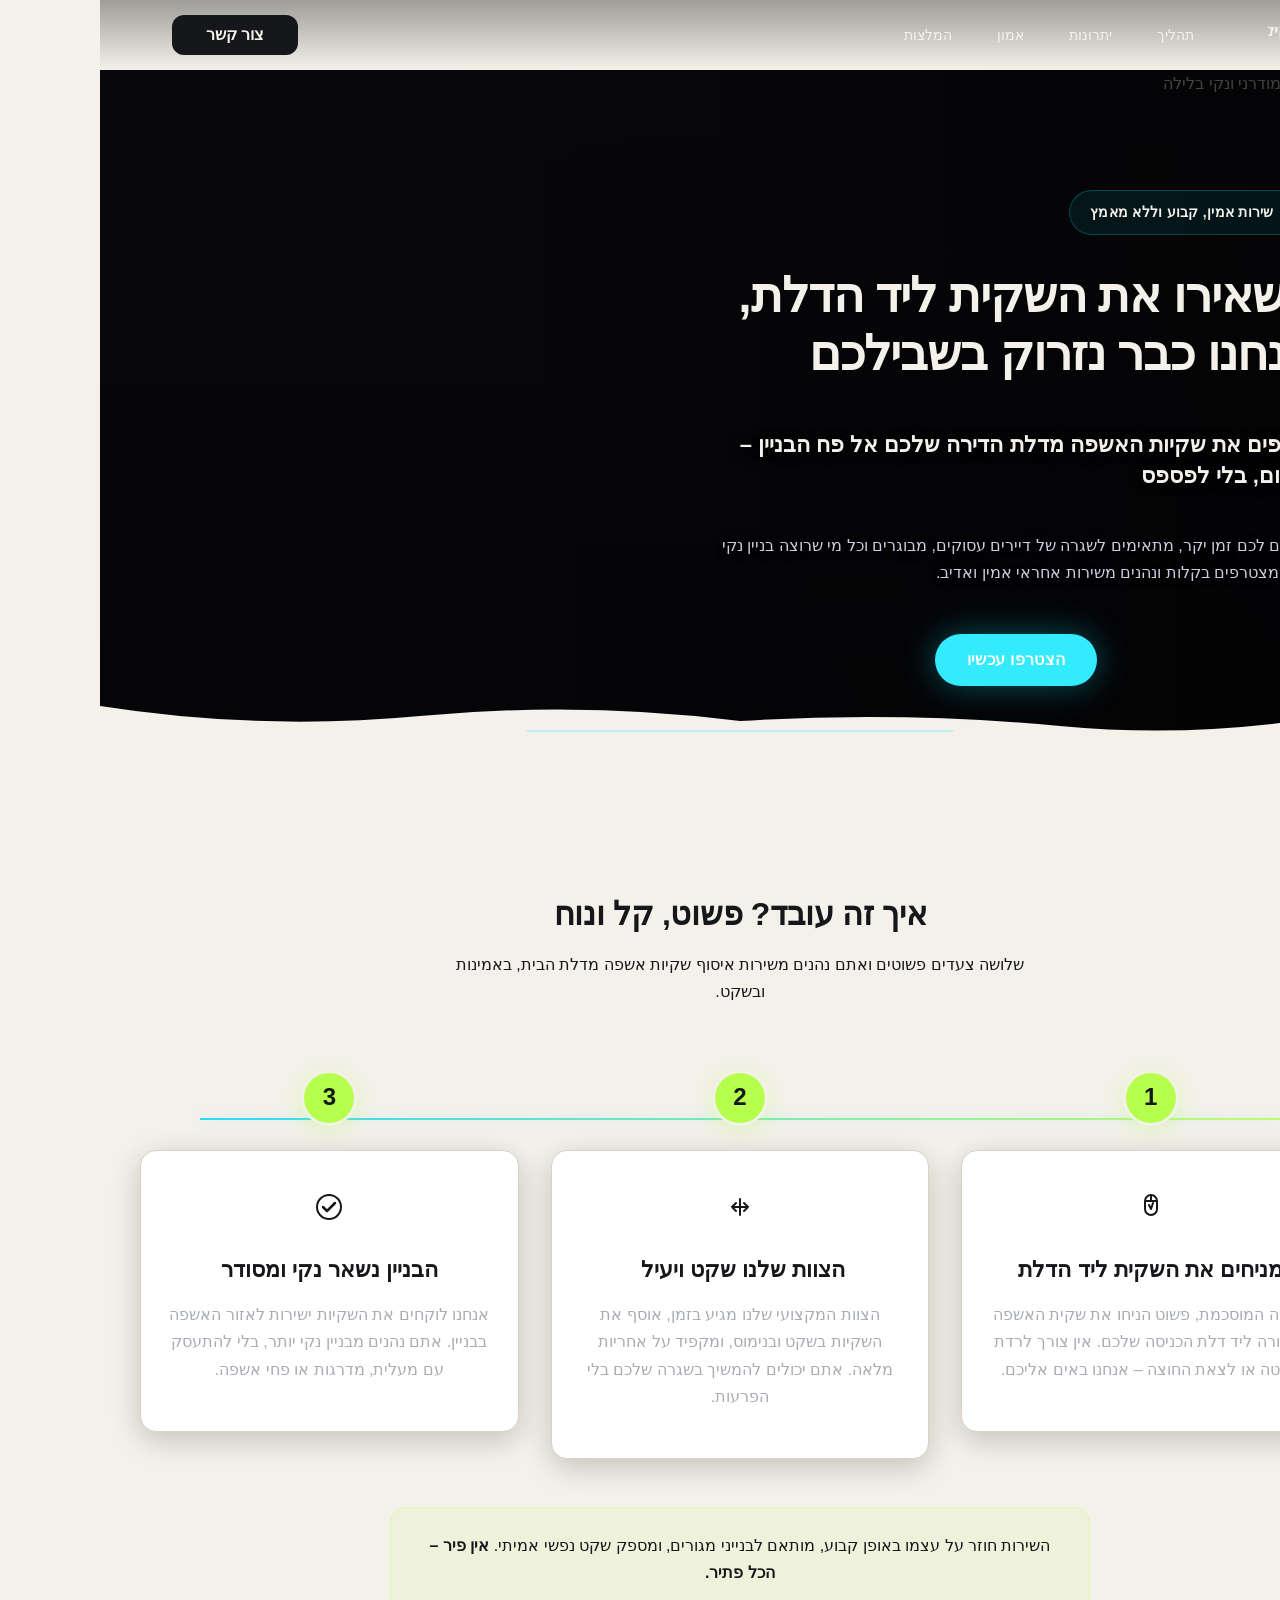
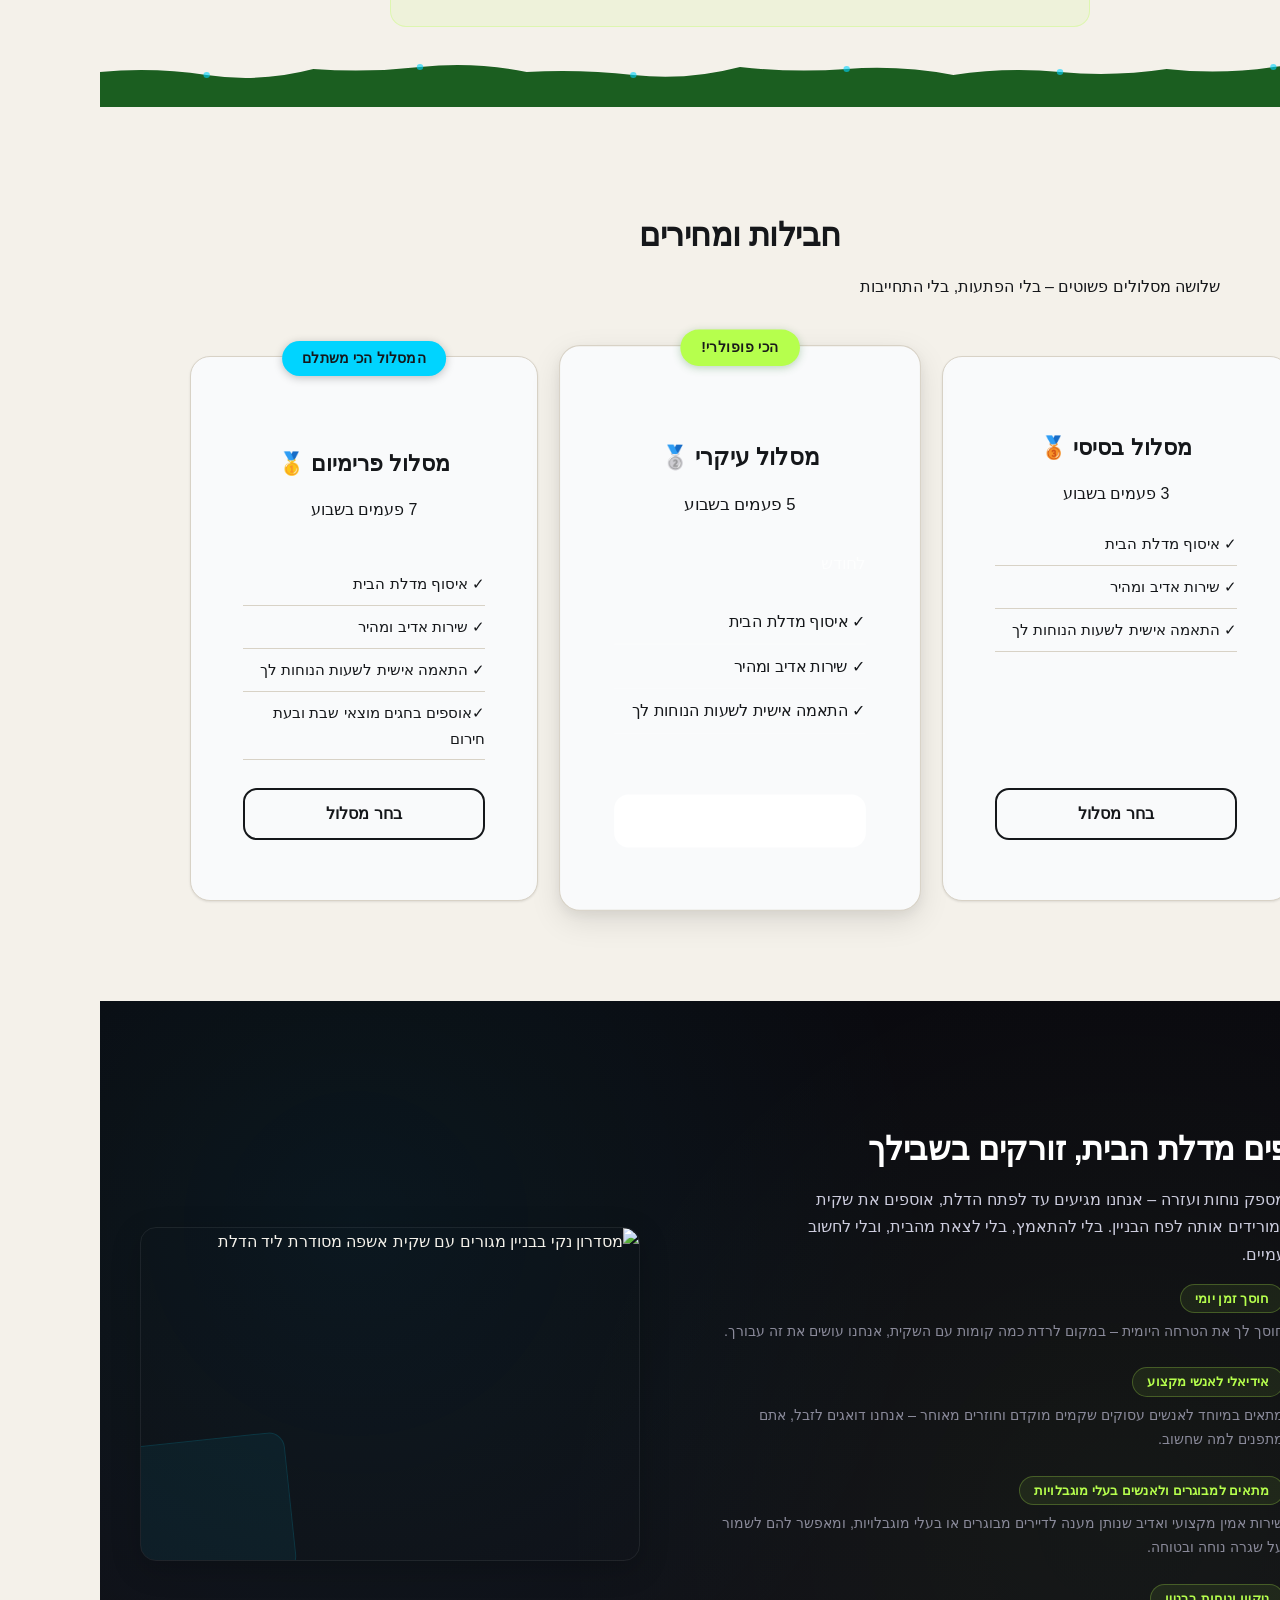
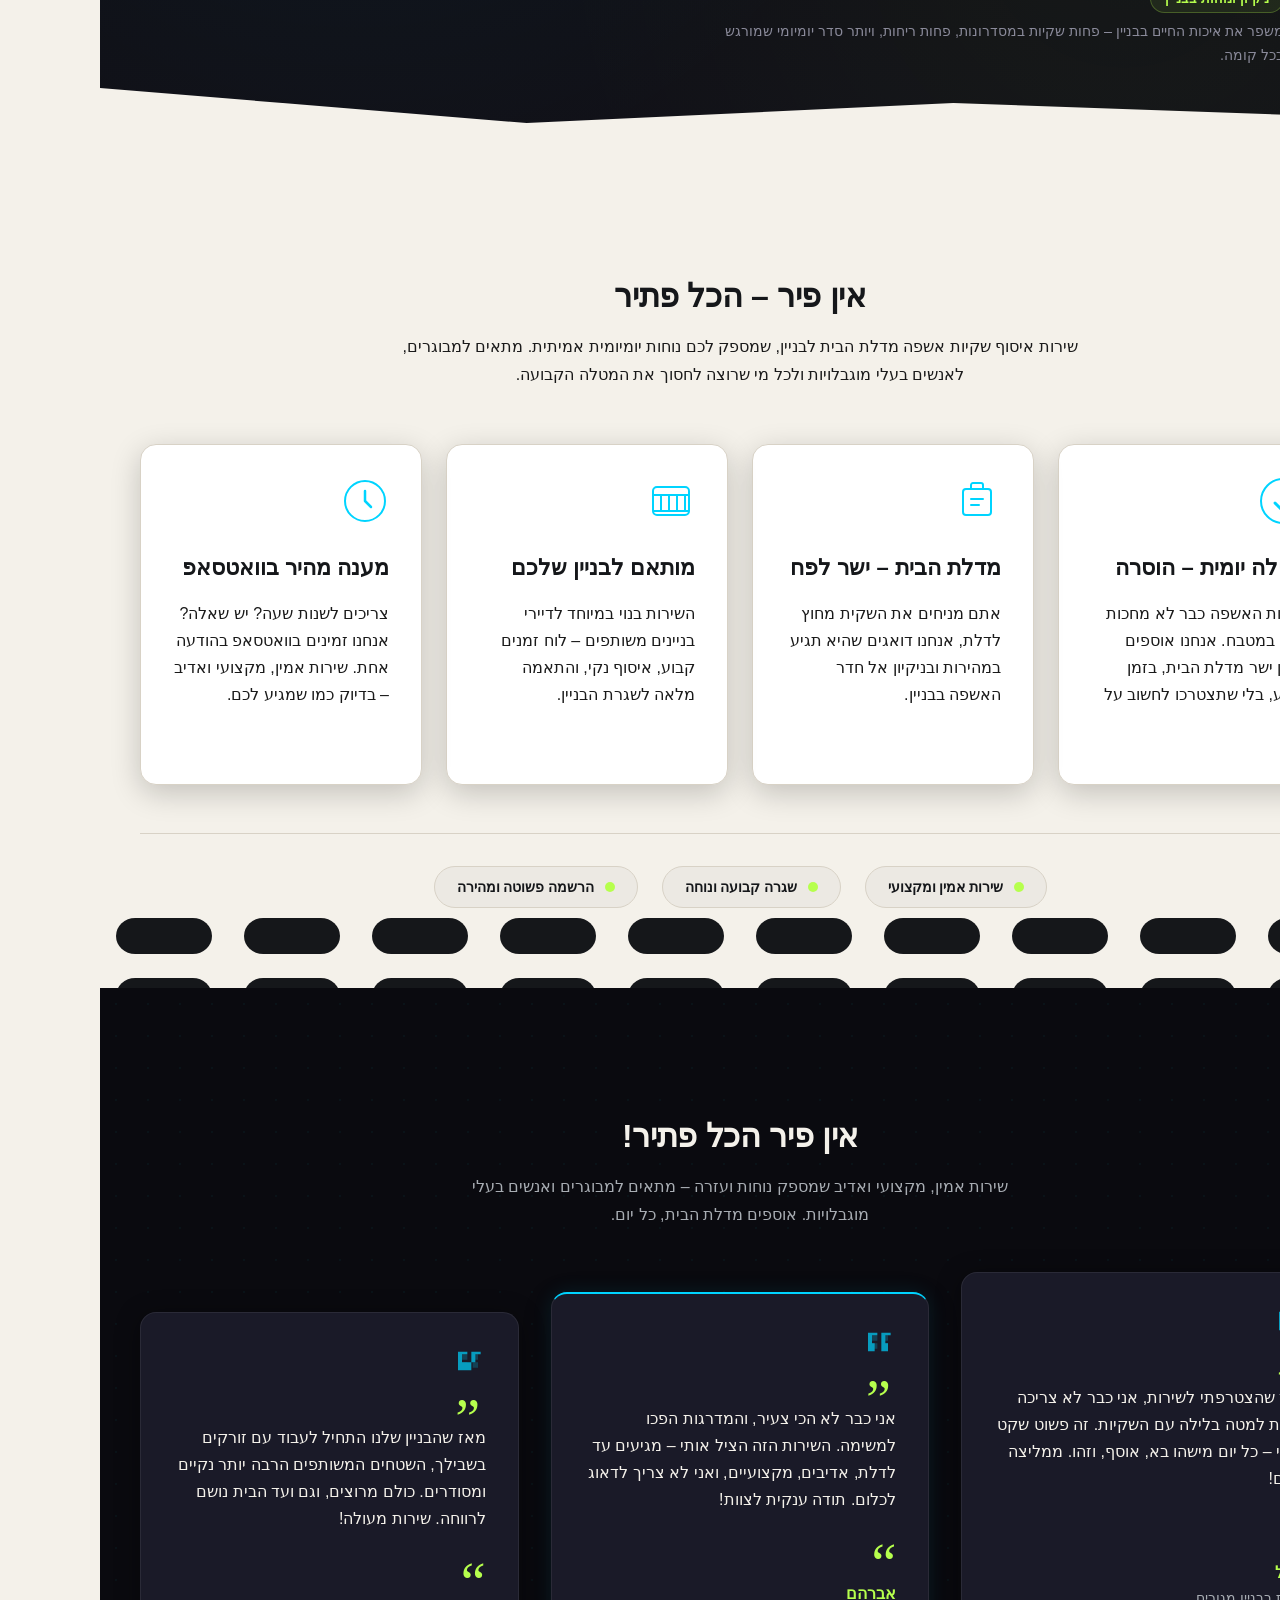
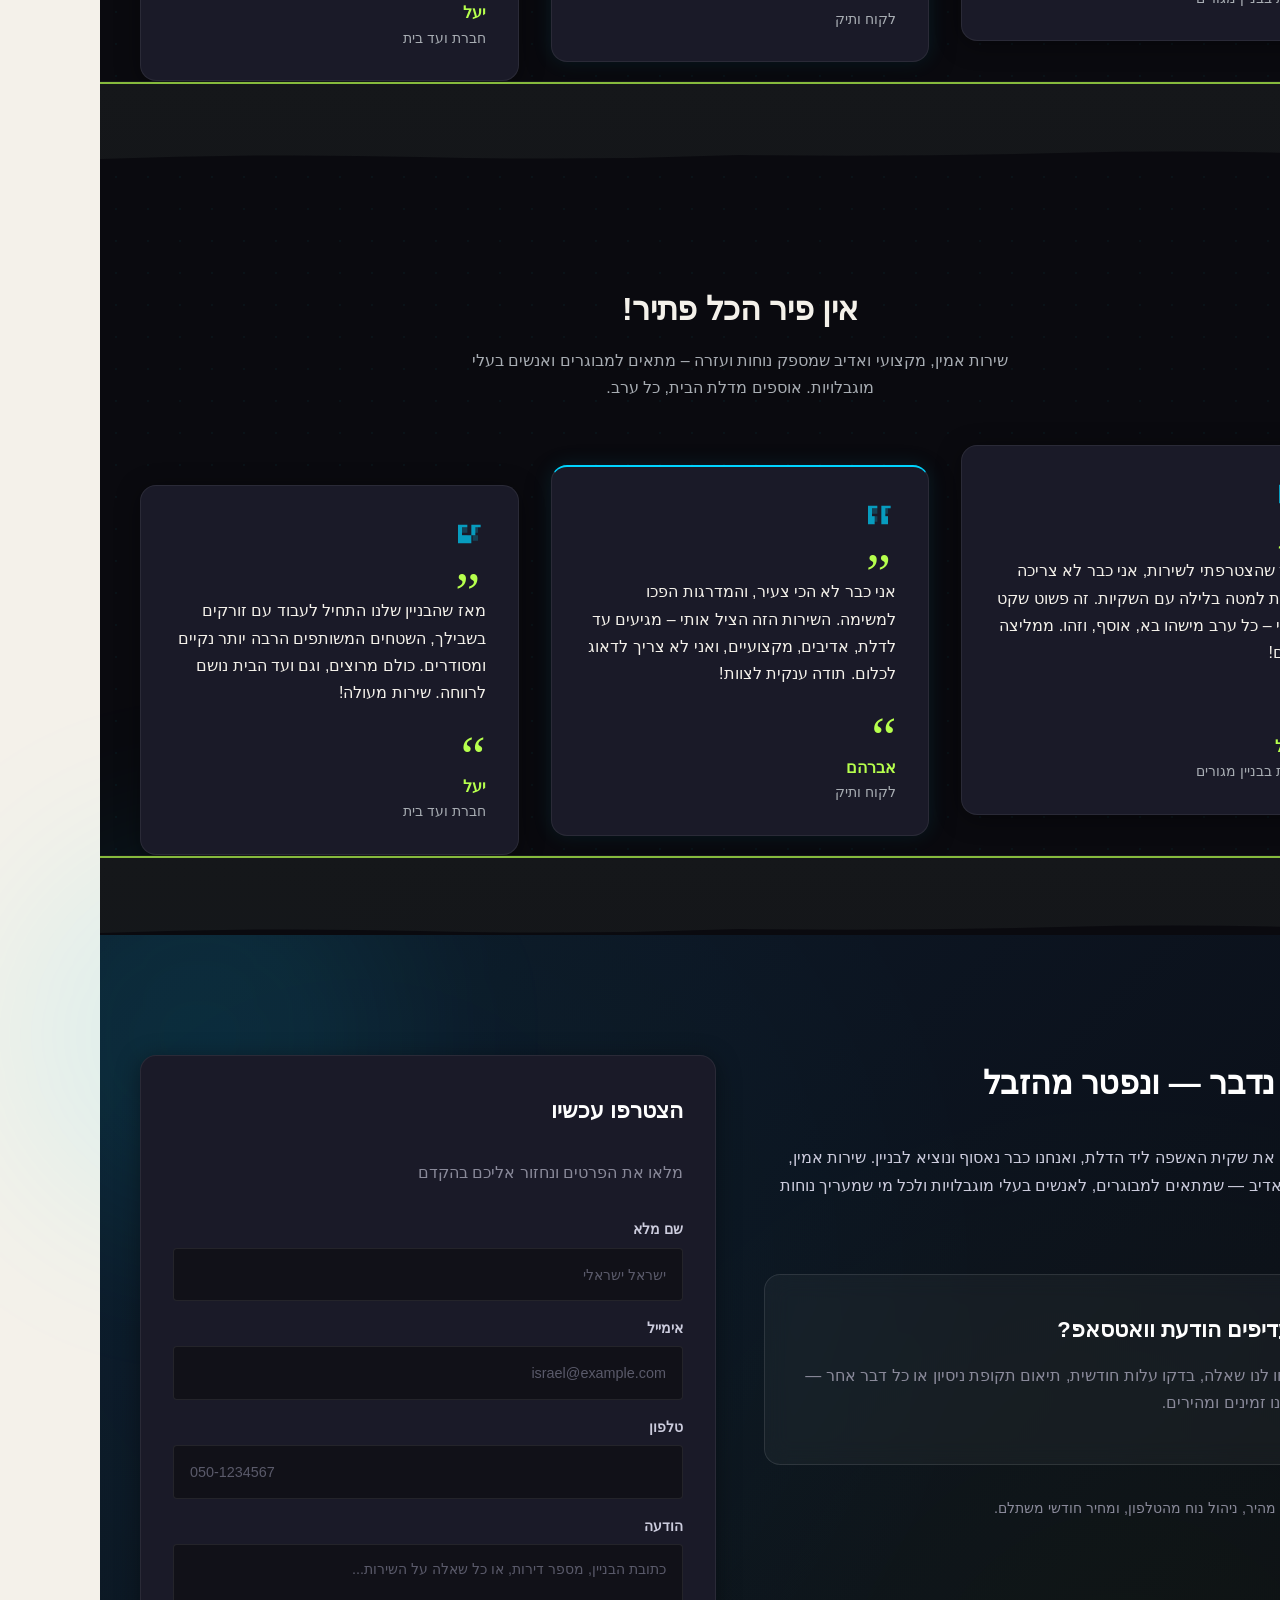
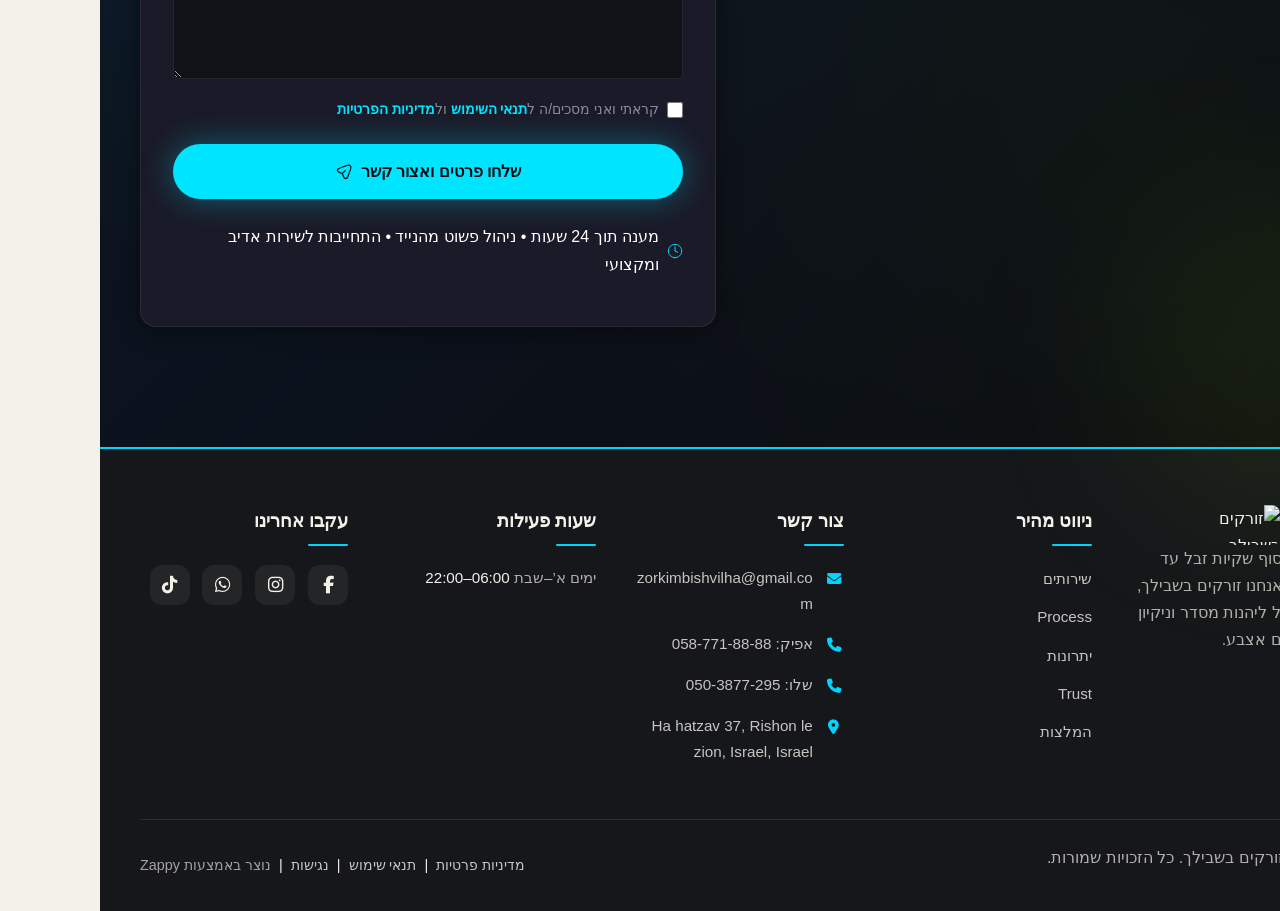
==== commit a6df30a9: "Incremental sync: 1 page(s) — text_edit" ====
--- a/public/index.html
+++ b/public/index.html
@@ -1 +1 @@
-<!doctype html><html dir="rtl" lang="he"><head><meta charset="UTF-8"><meta content="width=device-width,initial-scale=1" name="viewport"><meta content="index, follow" name="robots"><title>זורקים בשבילך – פינוי אשפה מקצועי, מהיר ואדיב</title><meta content="שירות פינוי אשפה מקצועי לבתים, עסקים ובניינים. אוספים מדלת הבית – שירות אמין, מקצועי ואדיב. חבילות משתלמות מ-99₪ לחודש. הצטרפו עוד היום!" name="description"><meta content="אין פיר הכל פתיר, אוספים מדלת הבית, שירות איסוף זבל מהדלת, נוחות יומיומית, שירות אמין מקצועי ואדיב" name="keywords"><link href="/assets/favicon.ico" rel="icon" type="image/x-icon"><link href="/assets/favicon-16x16.png" rel="icon" type="image/png" sizes="16x16"><link href="/assets/favicon-32x32.png" rel="icon" type="image/png" sizes="32x32"><link href="/assets/favicon-48x48.png" rel="icon" type="image/png" sizes="48x48"><link href="/assets/favicon-192x192.png" rel="icon" type="image/png" sizes="192x192"><link href="/assets/favicon-512x512.png" rel="icon" type="image/png" sizes="512x512"><link href="/assets/apple-touch-icon.png" rel="apple-touch-icon"><script>!function(){"use strict";var t="57432423-b008-4875-9ba6-009c581505ef",e="https://api.zappy5.com/api/analytics/track",a=18e5,n=2592e6,o=!0,i=!0,r=!0;var s=function(){var e="zappy_visitor_"+t,a=null;try{if(a=localStorage.getItem(e)){var o=JSON.parse(a),i=Date.now();if(i-o.created<n)return o.lastSeen=i,localStorage.setItem(e,JSON.stringify(o)),o.id}}catch(t){console.warn("Zappy Analytics: LocalStorage not available")}var r="zv_"+Date.now()+"_"+Math.random().toString(36).substr(2,9);try{localStorage.setItem(e,JSON.stringify({id:r,created:Date.now(),lastSeen:Date.now()}))}catch(t){}return r}(),c=function(){var e="zappy_session_"+t,n=null;try{if(n=sessionStorage.getItem(e)){var o=JSON.parse(n),i=Date.now();if(i-o.timestamp<a)return o.timestamp=i,sessionStorage.setItem(e,JSON.stringify(o)),o.id}}catch(t){console.warn("Zappy Analytics: SessionStorage not available")}var r="zs_"+Date.now()+"_"+Math.random().toString(36).substr(2,9);try{sessionStorage.setItem(e,JSON.stringify({id:r,timestamp:Date.now()}))}catch(t){}return r}();function l(a,n){n=n||{};var o={website_id:t,event_type:a,page_path:window.location.pathname,referrer:document.referrer||"direct",visitor_id:s,session_id:c,metadata:n};if(navigator.sendBeacon){var i=new Blob([JSON.stringify(o)],{type:"application/json"});navigator.sendBeacon(e,i)}else fetch(e,{method:"POST",headers:{"Content-Type":"application/json"},body:JSON.stringify(o),keepalive:!0}).catch(function(t){console.warn("Zappy Analytics: Failed to track event",t)})}o&&l("pageview",{title:document.title,url:window.location.href}),i&&document.addEventListener("click",function(t){var e=t.target;if("BUTTON"===e.tagName||e.closest("button")){var a="BUTTON"===e.tagName?e:e.closest("button");l("click",{element:"button",text:a.textContent.trim().substring(0,100),id:a.id||null,class:a.className||null})}else if("A"===e.tagName||e.closest("a")){var n="A"===e.tagName?e:e.closest("a");l("navigation",{element:"link",text:n.textContent.trim().substring(0,100),href:n.href,external:n.hostname!==window.location.hostname})}},!0),r&&document.addEventListener("submit",function(t){var e=t.target;l("form_submit",{form_id:e.id||null,form_name:e.name||null,form_action:e.action||null,form_method:e.method||"GET"})},!0);var m=Date.now();window.addEventListener("beforeunload",function(){l("page_unload",{time_on_page:Math.floor((Date.now()-m)/1e3),page_path:window.location.pathname})}),window.zappyAnalytics={track:l,getVisitorId:function(){return s},getSessionId:function(){return c}}}()</script><meta content="זורקים בשבילך – פינוי אשפה מקצועי, מהיר ואדיב" property="og:title"><meta content="שירות פינוי אשפה מקצועי לבתים, עסקים ובניינים. אוספים מדלת הבית – שירות אמין, מקצועי ואדיב. חבילות משתלמות מ-99₪ לחודש. הצטרפו עוד היום!" property="og:description"><meta content="summary_large_image" name="twitter:card"><meta content="זורקים בשבילך – פינוי אשפה מקצועי, מהיר ואדיב" name="twitter:title"><meta content="שירות פינוי אשפה מקצועי לבתים, עסקים ובניינים. אוספים מדלת הבית – שירות אמין, מקצועי ואדיב. חבילות משתלמות מ-99₪ לחודש. הצטרפו עוד היום!" name="twitter:description"><script type="application/ld+json">{"@context":"https://schema.org","@graph":[{"@type":"LocalBusiness","@id":"https://zorkim-bishvilecha.zappy5.app#organization","name":"זורקים בשבילך","url":"https://zorkim-bishvilecha.zappy5.app","description":"Zorkim Bishvilcha (We Throw for You) is a convenient home service that collects garbage bags directly from residents' apartment doors and takes them to the building's trash area. The service targets apartment building residents who want to save time and effort on a daily chore. The brand has a practical, friendly, and community-oriented identity, emphasizing ease, reliability, and door-to-door convenience.","address":{"@type":"PostalAddress","streetAddress":"Ha hatzav 37, Rishon le zion, Israel, Israel"},"contactPoint":[{"@type":"ContactPoint","contactType":"customer service","email":"zorkimbishvilha@gmail.com","telephone":"058-771-88-88"}]},{"@type":"WebSite","@id":"https://zorkim-bishvilecha.zappy5.app#website","url":"https://zorkim-bishvilecha.zappy5.app","name":"זורקים בשבילך","publisher":{"@id":"https://zorkim-bishvilecha.zappy5.app#organization"}},{"@type":"ContactPage","@id":"https://zorkim-bishvilecha.zappy5.app#contactpage","url":"https://zorkim-bishvilecha.zappy5.app","name":"זורקים בשבילך – פינוי אשפה מקצועי, מהיר ואדיב","mainEntity":{"@id":"https://zorkim-bishvilecha.zappy5.app#organization"},"potentialAction":{"@type":"CommunicateAction","target":{"@type":"EntryPoint","urlTemplate":"https://zorkim-bishvilecha.zappy5.app/api/email/contact-form","actionPlatform":["http/method=POST"],"contentType":"application/json"},"instrument":[{"@type":"PropertyValue","name":"name","propertyID":"text","valueRequired":true,"description":"ישראל ישראלי"},{"@type":"PropertyValue","name":"email","propertyID":"email","valueRequired":true,"description":"israel@example.com"},{"@type":"PropertyValue","name":"phone","propertyID":"tel","valueRequired":true,"description":"050-1234567"},{"@type":"PropertyValue","name":"message","propertyID":"textarea","valueRequired":true,"description":"כתובת הבניין, מספר דירות, או כל שאלה על השירות..."},{"@type":"PropertyValue","name":"privacy_consent","propertyID":"checkbox","valueRequired":true}]}}]}</script><style id="zappy-critical-above-fold-css">html{box-sizing:border-box;-webkit-text-size-adjust:100%}*,::after,::before{box-sizing:inherit}body{margin:0;min-width:320px;overflow-x:clip}img,svg,video{max-width:100%;height:auto}main{display:block}.container{width:min(100% - 32px,1200px);margin-inline:auto}.navbar,header .navbar,header[role=banner],nav.navbar{position:relative;z-index:1000;width:100%}.nav-container,.navbar .container{display:flex;align-items:center;justify-content:space-between;min-height:64px}.logo,.logo-link img{display:block;width:35px;height:35px;object-fit:contain}#navMenu,.nav-menu{list-style:none}.fa,.fa-brands,.fa-regular,.fa-solid,.fab,.far,.fas{display:inline-block;min-width:1em;text-align:center}html:not(#zappy-noop) .navbar:has(.nav-ecommerce-icons)>.phone-header-btn,html:not(#zappy-noop)[data-zappy-site-type=ecommerce] .phone-header-btn{display:none!important;visibility:hidden!important;width:0!important;height:0!important;pointer-events:none!important}.hero-section,.index-hero-section,section[class*=hero]{position:relative;overflow:hidden;min-height:560px}.hero-bg-image,.hero-bg-wrapper,section[class*=hero] [class*=hero-bg]{position:absolute;inset:0;width:100%;height:100%}.hero-bg-image img,.hero-bg-wrapper img,section[class*=hero] [data-hero-bg],section[class*=hero] img[data-hero-background=true]{width:100%!important;height:100%!important;object-fit:cover!important;display:block}.hero-content,section[class*=hero] .container{position:relative;z-index:2}@media(max-width:768px){:root{--header-height:72px;--total-header-height:72px;--zappy-mobile-menu-top:72px}html[data-zappy-site-type=ecommerce] body{padding-top:var(--total-header-height,72px)}html[data-zappy-site-type=ecommerce] body>.navbar:not(.zappy-catalog-menu),html[data-zappy-site-type=ecommerce] body>nav.navbar{position:fixed!important;top:0;left:0;right:0;z-index:100000;width:100%;margin-bottom:0}.zappy-catalog-menu{position:fixed;top:var(--header-height,72px);left:0;right:0;z-index:99999}.nav-container,.navbar .container{min-height:60px}#navMenu,.nav-menu{max-width:100vw;overflow-x:hidden}.hero-section,.index-hero-section,section[class*=hero]{min-height:100svh}.hero-bg-image,.hero-bg-wrapper,.hero-scrim{min-height:100svh}}</style><link href="/styles.css" rel="preload" as="style"><link href="/styles.css" rel="stylesheet" media="print" onload='this.media="all"'><noscript><link href="/styles.css" rel="stylesheet"></noscript><script>window.ZAPPY_WEBSITE_ID="57432423-b008-4875-9ba6-009c581505ef",window.ZAPPY_API_BASE="https://api.zappy5.com"</script><link href="/assets/home-services-hero-upload-1783526937458-zabma6.webp?v=1783526940119" rel="preload" as="image" fetchpriority="high"><style id="zappy-dropdown-submenu-styles">#navMenu li:has(.sub-menu),.nav-menu li:has(.sub-menu),.navbar li:has(.sub-menu),nav li:has(.sub-menu){position:relative}#navMenu .sub-menu,.nav-menu .sub-menu,.navbar .sub-menu,nav .sub-menu{display:block!important;position:absolute!important;top:100%;left:0;min-width:220px;background:#fff;border-radius:8px;box-shadow:0 8px 25px rgba(0,0,0,.15);padding:8px 0;opacity:0;visibility:hidden;transform:translateY(10px);transition:all .3s ease;z-index:1000;list-style:none;pointer-events:none}#navMenu li:hover>.sub-menu,.nav-menu li:hover>.sub-menu,.navbar li:hover>.sub-menu,nav li:hover>.sub-menu{opacity:1!important;visibility:visible!important;transform:translateY(0)!important;pointer-events:auto!important}.sub-menu li{list-style:none;margin:0;padding:0}.sub-menu a{display:block!important;padding:10px 16px!important;color:var(--text-dark,#333)!important;font-weight:500;text-decoration:none;white-space:nowrap;transition:background-color .2s}.sub-menu .zappy-nav-child>a{padding-left:28px!important;font-size:.9em!important;opacity:.85!important}[dir=rtl] .sub-menu .zappy-nav-child>a,html[lang=ar] .sub-menu .zappy-nav-child>a,html[lang=he] .sub-menu .zappy-nav-child>a{padding-left:10px!important;padding-right:28px!important}.sub-menu .zappy-nav-parent>a{font-weight:600!important}.sub-menu a:hover{background-color:#f5f5f5}[dir=rtl] .nav-menu .sub-menu,[dir=rtl] .navbar .sub-menu,[dir=rtl] nav .sub-menu,html[lang=ar] .nav-menu .sub-menu,html[lang=ar] .navbar .sub-menu,html[lang=ar] nav .sub-menu,html[lang=he] .nav-menu .sub-menu,html[lang=he] .navbar .sub-menu,html[lang=he] nav .sub-menu{left:auto!important;right:0!important}.sub-menu:empty,.sub-menu:not(:has(li)):not(:has(> a)),.sub-menu:not(:has(li:not(.zappy-hidden-menu-item))):not(:has(> a)){display:none!important;opacity:0!important;visibility:hidden!important;pointer-events:none!important}li:has(.menu-group-title):hover>.sub-menu{opacity:1!important;visibility:visible!important;transform:translateY(0)!important;pointer-events:auto!important}#navMenu>li>.menu-group-title,.nav-menu>li>.menu-group-title{display:inline-block;padding:.5rem 1rem;cursor:default;user-select:none}@media (max-width:768px){#navMenu .sub-menu,.nav-menu .sub-menu,.navbar .sub-menu,nav .sub-menu{position:static!important;transform:none!important;box-shadow:none!important;background:0 0!important;max-height:0;overflow:hidden;opacity:0;visibility:hidden;transition:max-height .3s ease,opacity .3s ease;padding:0!important;border-radius:0!important}#navMenu .sub-menu.mobile-expanded,.nav-menu .sub-menu.mobile-expanded,.navbar .sub-menu.mobile-expanded{max-height:none!important;overflow-y:visible!important;opacity:1!important;visibility:visible!important;padding:8px 0 8px 16px!important}[dir=rtl] .sub-menu.mobile-expanded,html[lang=he] .sub-menu.mobile-expanded{padding:8px 16px 8px 0!important}#navMenu li:hover>.sub-menu,.nav-menu li:hover>.sub-menu,.navbar li:hover>.sub-menu,nav li:hover>.sub-menu{opacity:0;visibility:hidden;pointer-events:none}#navMenu li>.sub-menu.mobile-expanded,.nav-menu li>.sub-menu.mobile-expanded,.navbar li>.sub-menu.mobile-expanded,nav li>.sub-menu.mobile-expanded{opacity:1!important;visibility:visible!important;pointer-events:auto!important}#navMenu li:has(.sub-menu),.nav-menu li:has(.sub-menu),.navbar li:has(.sub-menu),nav li:has(.sub-menu){display:flex!important;flex-wrap:wrap!important;align-items:center!important;position:relative!important;min-height:44px!important}#navMenu li:has(.sub-menu)>a,.nav-menu li:has(.sub-menu)>a,.navbar li:has(.sub-menu)>a,nav li:has(.sub-menu)>a{flex:1!important;min-width:0!important}#navMenu li:has(.sub-menu)>.menu-group-title,.nav-menu li:has(.sub-menu)>.menu-group-title,.navbar li:has(.sub-menu)>.menu-group-title,nav li:has(.sub-menu)>.menu-group-title{flex:1!important;min-width:0!important;padding:0!important;line-height:inherit!important}#navMenu li:has(.sub-menu)>.sub-menu,.nav-menu li:has(.sub-menu)>.sub-menu,.navbar li:has(.sub-menu)>.sub-menu,nav li:has(.sub-menu)>.sub-menu{flex-basis:100%!important;width:100%!important}#navMenu li:has(.sub-menu)>a [class*=arrow],#navMenu li:has(.sub-menu)>a [class*=chevron],.nav-menu li:has(.sub-menu)>a .fa-angle-down,.nav-menu li:has(.sub-menu)>a .fa-chevron-down,.nav-menu li:has(.sub-menu)>a [class*=arrow],.nav-menu li:has(.sub-menu)>a [class*=chevron],nav li:has(.sub-menu)>a [class*=arrow],nav li:has(.sub-menu)>a [class*=chevron]{display:none!important;visibility:hidden!important}.mobile-submenu-toggle{display:flex!important;align-items:center!important;justify-content:center!important;width:44px!important;height:auto!important;background:0 0!important;border:none!important;cursor:pointer!important;color:var(--text-light)!important;position:static!important;flex-shrink:0!important;align-self:stretch!important;z-index:2!important;padding:0!important;margin:0!important}.mobile-submenu-toggle::after{content:''!important;width:0!important;height:0!important;border-left:6px solid transparent!important;border-right:6px solid transparent!important;border-top:7px solid currentColor!important;transition:transform .3s ease!important}.mobile-submenu-toggle.expanded::after{transform:rotate(180deg)!important}.sub-menu a{padding:10px 0!important;display:block!important;color:var(--text-light)!important;white-space:normal!important}.sub-menu .zappy-nav-child>a{padding-left:28px!important;font-size:.9em!important;opacity:.85!important}[dir=rtl] .sub-menu .zappy-nav-child>a,html[lang=ar] .sub-menu .zappy-nav-child>a,html[lang=he] .sub-menu .zappy-nav-child>a{padding-left:0!important;padding-right:28px!important}.sub-menu .zappy-nav-parent>a{font-weight:600!important}#navMenu.active,.nav-menu.active{max-width:100vw!important;overflow-x:hidden!important;box-sizing:border-box!important}.navbar .sub-menu li a,.zappy-products-dropdown .sub-menu a,nav.navbar .sub-menu li a{color:var(--text-light)!important}}@media (min-width:769px){.mobile-submenu-toggle{display:none!important}}</style><style id="zappy-widget-visibility">html[dir=rtl] .whatsapp-float{right:20px!important;left:auto!important}html:not([dir]) .whatsapp-float,html[dir=ltr] .whatsapp-float{left:20px!important;right:auto!important}html[dir=rtl] #mic-access-tool-general-button,html[dir=rtl] #mic-init-access-tool #mic-access-tool-general-button,html[dir=rtl] #mic-init-access-tool .mic-access-tool-general-button,html[dir=rtl] ._access-icon,html[dir=rtl] .mic-access-tool-general-button{left:20px!important;right:auto!important}html:not([dir]) #mic-access-tool-general-button,html:not([dir]) #mic-init-access-tool #mic-access-tool-general-button,html:not([dir]) #mic-init-access-tool .mic-access-tool-general-button,html:not([dir]) ._access-icon,html:not([dir]) .mic-access-tool-general-button,html[dir=ltr] #mic-access-tool-general-button,html[dir=ltr] #mic-init-access-tool #mic-access-tool-general-button,html[dir=ltr] #mic-init-access-tool .mic-access-tool-general-button,html[dir=ltr] ._access-icon,html[dir=ltr] .mic-access-tool-general-button{right:20px!important;left:auto!important}@media (max-width:768px){.whatsapp-float{display:flex!important}}@media (min-width:769px){.whatsapp-float{display:flex!important}}@media (max-width:768px){#mic-access-tool-general-button,#mic-init-access-tool #mic-access-tool-general-button,#mic-init-access-tool .mic-access-tool-general-button,._access-icon,.mic-access-tool-general-button{display:flex!important;visibility:visible!important;opacity:1!important;pointer-events:auto!important}#mic-access-tool-box.opened-mic-access-tool,#mic-init-access-tool #mic-access-tool-box.opened-mic-access-tool,.mic-access-tool-box.opened-mic-access-tool{visibility:visible!important;opacity:1!important;pointer-events:auto!important}}@media (min-width:769px){#mic-access-tool-general-button,#mic-init-access-tool #mic-access-tool-general-button,#mic-init-access-tool .mic-access-tool-general-button,._access-icon,.mic-access-tool-general-button{display:flex!important;visibility:visible!important;opacity:1!important;pointer-events:auto!important}#mic-access-tool-box.opened-mic-access-tool,#mic-init-access-tool #mic-access-tool-box.opened-mic-access-tool,.mic-access-tool-box.opened-mic-access-tool{visibility:visible!important;opacity:1!important;pointer-events:auto!important}}</style></head><body><meta charset="UTF-8"><meta content="width=device-width,initial-scale=1" name="viewport"><title>זורקים בשבילך – פינוי אשפה מקצועי, מהיר ואדיב</title><meta content="שירות פינוי אשפה מקצועי לבתים, עסקים ובניינים. אוספים מדלת הבית – שירות אמין, מקצועי ואדיב. חבילות משתלמות מ-99₪ לחודש. הצטרפו עוד היום!" name="description"><meta content="אין פיר הכל פתיר, אוספים מדלת הבית, שירות איסוף זבל מהדלת, נוחות יומיומית, שירות אמין מקצועי ואדיב" name="keywords"><meta content="index, follow" name="robots"><meta content="אין פיר הכל פתיר — אוספים לכם את הזבל מהדלת — זורקים בשבילך" property="og:title"><meta content="שירות איסוף שקיות זבל ישירות מדלת הדירה שלכם. אין פיר הכל פתיר — אנחנו אוספים מדלת הבית בזמן ובנוחות מקסימלית. שירות אמין, מקצועי ואדיב שמתאים למבוגרים ואנשים בעלי מוגבלויות. מצטרפים עוד היום ומרגישים את ההקלה!" property="og:description"><meta content="website" property="og:type"><meta content="he_IL" property="og:locale"><meta content="summary_large_image" name="twitter:card"><meta content="אין פיר הכל פתיר — אוספים לכם את הזבל מהדלת — זורקים בשבילך" name="twitter:title"><meta content="שירות איסוף שקיות זבל ישירות מדלת הדירה שלכם. אין פיר הכל פתיר — אנחנו אוספים מדלת הבית בזמן ובנוחות מקסימלית. שירות אמין, מקצועי ואדיב שמתאים למבוגרים ואנשים בעלי מוגבלויות. מצטרפים עוד היום ומרגישים את ההקלה!" name="twitter:description"><style id="zappy-critical-above-fold-css">html{box-sizing:border-box;-webkit-text-size-adjust:100%}*,::after,::before{box-sizing:inherit}body{margin:0;min-width:320px;overflow-x:clip}img,svg,video{max-width:100%;height:auto}main{display:block}.container{width:min(100% - 32px,1200px);margin-inline:auto}.navbar,header .navbar,header[role=banner],nav.navbar{position:relative;z-index:1000;width:100%}.nav-container,.navbar .container{display:flex;align-items:center;justify-content:space-between;min-height:64px}.logo,.logo-link img{display:block;width:35px;height:35px;object-fit:contain}#navMenu,.nav-menu{list-style:none}.fa,.fa-brands,.fa-regular,.fa-solid,.fab,.far,.fas{display:inline-block;min-width:1em;text-align:center}html:not(#zappy-noop) .navbar:has(.nav-ecommerce-icons)>.phone-header-btn,html:not(#zappy-noop)[data-zappy-site-type=ecommerce] .phone-header-btn{display:none!important;visibility:hidden!important;width:0!important;height:0!important;pointer-events:none!important}.hero-section,.index-hero-section,section[class*=hero]{position:relative;overflow:hidden;min-height:560px}.hero-bg-image,.hero-bg-wrapper,section[class*=hero] [class*=hero-bg]{position:absolute;inset:0;width:100%;height:100%}.hero-bg-image img,.hero-bg-wrapper img,section[class*=hero] [data-hero-bg],section[class*=hero] img[data-hero-background=true]{width:100%!important;height:100%!important;object-fit:cover!important;display:block}.hero-content,section[class*=hero] .container{position:relative;z-index:2}@media(max-width:768px){:root{--header-height:72px;--total-header-height:72px;--zappy-mobile-menu-top:72px}html[data-zappy-site-type=ecommerce] body{padding-top:var(--total-header-height,72px)}html[data-zappy-site-type=ecommerce] body>.navbar:not(.zappy-catalog-menu),html[data-zappy-site-type=ecommerce] body>nav.navbar{position:fixed!important;top:0;left:0;right:0;z-index:100000;width:100%;margin-bottom:0}.zappy-catalog-menu{position:fixed;top:var(--header-height,72px);left:0;right:0;z-index:99999}.nav-container,.navbar .container{min-height:60px}#navMenu,.nav-menu{max-width:100vw;overflow-x:hidden}.hero-section,.index-hero-section,section[class*=hero]{min-height:100svh}.hero-bg-image,.hero-bg-wrapper,.hero-scrim{min-height:100svh}}</style><link href="/styles.css" rel="preload" as="style"><link href="/styles.css" rel="stylesheet" media="print" onload='this.media="all"'><noscript><link href="/styles.css" rel="stylesheet"></noscript><style>.skip-link{position:absolute;top:0;left:0;transform:translateY(-200%);padding:12px 18px;background:var(--bg-dark,#1a1a1a);color:var(--text-light,#fff);font-weight:600;border-radius:0 0 8px 0;z-index:10000}.skip-link:focus{transform:none;outline:2px solid var(--ring,#fff);outline-offset:2px}:focus-visible{outline:2px solid var(--ring,currentColor);outline-offset:3px}</style><link href="/assets/favicon.ico" rel="icon" type="image/x-icon"><link href="/assets/favicon-16x16.png" rel="icon" type="image/png" sizes="16x16"><link href="/assets/favicon-32x32.png" rel="icon" type="image/png" sizes="32x32"><link href="/assets/favicon-48x48.png" rel="icon" type="image/png" sizes="48x48"><link href="/assets/favicon-192x192.png" rel="icon" type="image/png" sizes="192x192"><link href="/assets/favicon-512x512.png" rel="icon" type="image/png" sizes="512x512"><link href="/assets/apple-touch-icon.png" rel="apple-touch-icon"><link href="https://cdn.jsdelivr.net/npm/vanilla-cookieconsent@3/dist/cookieconsent.css" rel="stylesheet"><a href="#main" class="skip-link">דלג לתוכן הראשי</a><nav class="navbar" dir="rtl"><button class="mobile-toggle" aria-label="Menu" id="mobileToggle"><svg viewBox="0 0 24 24" fill="none" height="24" width="24" class="hamburger-icon"><path d="M3 12h18M3 6h18M3 18h18" stroke="currentColor" stroke-linecap="round" stroke-width="2"></path></svg> <svg viewBox="0 0 24 24" fill="none" height="24" width="24" class="close-icon" style="display:none"><path d="M18 6L6 18M6 6l12 12" stroke="currentColor" stroke-linecap="round" stroke-width="2"></path></svg></button> <button class="phone-header-btn" aria-label="Call" data-phone="0587718888"><svg viewBox="0 0 24 24" fill="currentColor" height="20" width="20"><path d="M22 16.92v3a2 2 0 0 1-2.18 2 19.79 19.79 0 0 1-8.63-3.07 19.5 19.5 0 0 1-6-6 19.79 19.79 0 0 1-3.07-8.67A2 2 0 0 1 4.11 2h3a2 2 0 0 1 2 1.72 12.84 12.84 0 0 0 .7 2.81 2 2 0 0 1-.45 2.11L8.09 9.91a16 16 0 0 0 6 6l1.27-1.27a2 2 0 0 1 2.11-.45 12.84 12.84 0 0 0 2.81.7A2 2 0 0 1 22 16.92z"></path></svg></button><div class="nav-container"><div class="nav-right-group"><div class="nav-brand"><a href="/" class="logo-link"><img alt="זורקים בשבילך" decoding="async" height="35" src="/assets/home-services-logo-1783528113544-kvtlky.webp?v=1783528114093-5hwcz5" width="35" class="logo"></a></div><ul class="nav-menu" id="navMenu"><li><a href="#process">תהליך</a></li><li><a href="#benefits">יתרונות</a></li><li><a href="#trust">אמון</a></li><li><a href="#testimonials">המלצות</a></li><li class="mobile-contact-link nav-cta-mobile-item"><a href="#contact" class="nav-cta-btn">צור קשר</a></li></ul></div><div class="nav-cta-container"><a href="#contact" class="nav-cta-btn">צור קשר</a></div></div></nav><script>window.addEventListener("load",function(){const e=document.querySelector(".navbar, nav, header");if(!e)return void console.log("[Navbar] Navbar element not found");let t=document.getElementById("mobileToggle")||document.querySelector(".mobile-toggle")||document.querySelector(".hamburger")||document.querySelector(".hamburger-menu")||document.querySelector(".menu-toggle")||document.querySelector(".burger-menu")||document.querySelector('[aria-label="Menu"]')||document.querySelector('[aria-label="תפריט"]');const o=document.querySelector(".phone-header-btn"),n=window.getComputedStyle(e);let r=n.backgroundColor;if(console.log("[Navbar] Initial navbar background:",r),"transparent"===r||"rgba(0, 0, 0, 0)"===r||r.startsWith("rgba")&&r.includes(", 0)")){const e=n.backgroundImage;if(e&&"none"!==e)console.log("[Navbar] Navbar has background image/gradient, using dark text"),r="rgb(240, 240, 240)";else{const e=window.getComputedStyle(document.body).backgroundColor;console.log("[Navbar] Navbar transparent, using body background:",e),r=e}}const a=r.match(/\d+/g);if(a&&a.length>=3){const e=(.299*parseInt(a[0])+.587*parseInt(a[1])+.114*parseInt(a[2]))/255;console.log("[Navbar] Mobile button colors preserved from Claude CSS (luminance:",e.toFixed(2)+")");const n=document.createElement("style");n.id="zappy-mobile-nav-fix";document.documentElement.lang;document.documentElement.dir,n.textContent='\n        /* Hide mobile buttons on desktop, show only on mobile */\n        @media (min-width: 769px) {\n          .mobile-toggle,\n          .phone-header-btn {\n            display: none !important;\n          }\n        }\n        \n        /* Show and position mobile buttons correctly on mobile */\n        @media (max-width: 768px) {\n          .navbar,\n          nav.navbar {\n            min-height: 70px !important;\n          }\n\n          .mobile-toggle,\n          .phone-header-btn {\n            position: absolute !important;\n            top: 0 !important;\n            bottom: 0 !important;\n            margin-top: auto !important;\n            margin-bottom: auto !important;\n            transform: none !important;\n            z-index: 1001 !important;\n            display: flex !important;\n            align-items: center !important;\n            justify-content: center !important;\n            width: 36px !important;\n            height: 36px !important;\n            border-radius: 50% !important;\n            border: none !important;\n            cursor: pointer !important;\n            padding: 6px !important;\n            background: none !important;\n            color: var(--nav-text, var(--text-light)) !important;\n            touch-action: manipulation !important;\n            -webkit-tap-highlight-color: transparent !important;\n          }\n\n          html[data-zappy-site-type="ecommerce"] .phone-header-btn,\n          body[data-zappy-site-type="ecommerce"] .phone-header-btn,\n          html[data-zappy-site-type="ecommerce"] header .phone-header-btn,\n          html[data-zappy-site-type="ecommerce"] nav .phone-header-btn {\n            display: none !important;\n            visibility: hidden !important;\n            width: 0 !important;\n            height: 0 !important;\n            min-width: 0 !important;\n            overflow: hidden !important;\n          }\n          \n          /* LTR positioning (default): hamburger LEFT, phone RIGHT */\n          html:not([dir="rtl"]):not([lang="he"]):not([lang="ar"]) .mobile-toggle,\n          html[dir="ltr"] .mobile-toggle {\n            left: 12px !important;\n            right: auto !important;\n          }\n          html:not([dir="rtl"]):not([lang="he"]):not([lang="ar"]) .phone-header-btn,\n          html[dir="ltr"] .phone-header-btn {\n            right: 12px !important;\n            left: auto !important;\n          }\n          \n          /* RTL positioning: hamburger RIGHT, phone LEFT */\n          html[dir="rtl"] .mobile-toggle,\n          html[lang="he"] .mobile-toggle,\n          html[lang="ar"] .mobile-toggle {\n            right: 12px !important;\n            left: auto !important;\n          }\n          html[dir="rtl"] .phone-header-btn,\n          html[lang="he"] .phone-header-btn,\n          html[lang="ar"] .phone-header-btn {\n            left: 12px !important;\n            right: auto !important;\n          }\n          \n          /* CRITICAL: Ensure nav-container has min-height on mobile */\n          /* All children are positioned absolutely/fixed on mobile, so height:auto collapses to 0 */\n          .nav-container {\n            min-height: 70px !important;\n            position: relative !important;\n          }\n          \n          /* Ensure SVG icons are properly sized and inherit color */\n          .mobile-toggle svg,\n          .phone-header-btn svg {\n            width: 24px !important;\n            height: 24px !important;\n            /* Don\'t force display - let JavaScript control hamburger/close toggle */\n          }\n          \n          /* Reset nav-cta-container on mobile - remove desktop box-shadow/padding */\n          /* that creates a visible ghost box when CTA button is hidden */\n          .nav-cta-container {\n            box-shadow: none !important;\n            padding: 0 !important;\n          }\n          \n          /* Hide nav-cta-container entirely on mobile when there\'s no lang-switcher */\n          /* (only the CTA button is inside, and it\'s hidden on mobile) */\n          .nav-cta-container:not(:has(.lang-switcher)) {\n            display: none !important;\n          }\n          \n          /* CRITICAL: Prevent hero image fade gradient from bleeding over headline text */\n          /* The .image-fade-gradient has bottom: -30px (extends below parent) */\n          /* On mobile stacked layout, this overlaps the h1 text below the image */\n          .hero-image-column {\n            overflow: hidden !important;\n          }\n          .image-fade-gradient {\n            bottom: 0 !important;\n          }\n          \n          /* Hide desktop language switcher on mobile - hamburger menu handles it */\n          /* High specificity to override stored CSS */\n          .lang-switcher,\n          .nav-cta-container .lang-switcher,\n          .nav-container .lang-switcher,\n          .navbar .lang-switcher,\n          .navbar .nav-cta-container .lang-switcher {\n            display: none !important;\n          }\n        }\n      ';const r=document.getElementById("zappy-mobile-nav-fix");r&&r.remove(),document.head.appendChild(n),console.log("[Navbar] Critical CSS injected for mobile nav positioning");const i=window.innerWidth<=768;if(t){const e=t.querySelector(".hamburger-icon"),o=t.querySelector(".close-icon");e&&(e.style.setProperty("width","24px","important"),e.style.setProperty("height","24px","important"),e.style.setProperty("display","block","important")),o&&(o.style.setProperty("width","24px","important"),o.style.setProperty("height","24px","important"),o.style.setProperty("display","none","important")),i?(t.style.setProperty("position","absolute","important"),t.style.setProperty("top","0","important"),t.style.setProperty("bottom","0","important"),t.style.setProperty("margin-top","auto","important"),t.style.setProperty("margin-bottom","auto","important"),t.style.setProperty("transform","none","important"),t.style.setProperty("z-index","1001","important"),t.style.removeProperty("left"),t.style.removeProperty("right"),console.log("[Navbar] Mobile toggle positioning applied (mobile viewport)")):(t.style.removeProperty("position"),t.style.removeProperty("top"),t.style.removeProperty("transform"),t.style.removeProperty("z-index"),t.style.removeProperty("left"),t.style.removeProperty("right"),console.log("[Navbar] Desktop viewport - cleared mobile toggle inline positioning"))}if(o){const e=o.querySelector("svg");e&&(e.style.width="24px",e.style.height="24px",e.setAttribute("width","24"),e.setAttribute("height","24")),i?(o.style.setProperty("position","absolute","important"),o.style.setProperty("top","0","important"),o.style.setProperty("bottom","0","important"),o.style.setProperty("margin-top","auto","important"),o.style.setProperty("margin-bottom","auto","important"),o.style.setProperty("transform","none","important"),o.style.setProperty("z-index","1001","important"),o.style.removeProperty("left"),o.style.removeProperty("right"),console.log("[Navbar] Phone button positioning applied (mobile viewport)")):(o.style.removeProperty("position"),o.style.removeProperty("top"),o.style.removeProperty("transform"),o.style.removeProperty("z-index"),o.style.removeProperty("left"),o.style.removeProperty("right"),console.log("[Navbar] Desktop viewport - cleared phone button inline positioning"))}}else console.log("[Navbar] Could not parse background color:",r);t=document.getElementById("mobileToggle")||document.querySelector(".mobile-toggle")||document.querySelector(".hamburger")||document.querySelector(".hamburger-menu")||document.querySelector(".menu-toggle")||document.querySelector(".burger-menu")||document.querySelector('[aria-label="Menu"]')||document.querySelector('[aria-label="תפריט"]');const i=document.getElementById("navMenu")||document.querySelector(".nav-menu")||document.querySelector(".nav-links")||document.querySelector("nav ul:not(.submenu)");if(!t||!i)return void console.log("[Navbar] Mobile toggle or menu not found:",{toggle:!!t,menu:!!i});i.id||(i.id="navMenu"),console.log("[Navbar] Initializing mobile menu...");const l=t.cloneNode(!0);t.parentNode.replaceChild(l,t);var s=0;function p(e){var t=Date.now();t-s<300||(s=t,function(e){e.preventDefault(),e.stopPropagation();const t=l.querySelector(".hamburger-icon"),o=l.querySelector(".close-icon");i.classList.contains("active")?(i.classList.remove("active"),t&&t.style.setProperty("display","block","important"),o&&o.style.setProperty("display","none","important"),document.body.style.overflow="",document.body.classList.remove("menu-open"),console.log("[Navbar] Menu closed")):(i.classList.add("active"),t&&t.style.setProperty("display","none","important"),o&&o.style.setProperty("display","block","important"),document.body.style.overflow="hidden",document.body.classList.add("menu-open"),console.log("[Navbar] Menu opened"))}(e))}l.addEventListener("click",p),l.addEventListener("touchend",p),document.addEventListener("keydown",function(e){if(("Escape"===e.key||"Esc"===e.key)&&i.classList.contains("active")){const e=l.querySelector(".hamburger-icon"),t=l.querySelector(".close-icon");i.classList.remove("active"),e&&e.style.setProperty("display","block","important"),t&&t.style.setProperty("display","none","important"),document.body.style.overflow="",document.body.classList.remove("menu-open"),console.log("[Navbar] Menu closed (Escape)")}}),i.querySelectorAll("a").forEach(function(e){e.addEventListener("click",function(){if("#"===this.getAttribute("href"))return;const e=l.querySelector(".hamburger-icon"),t=l.querySelector(".close-icon");i.classList.remove("active"),e&&e.style.setProperty("display","block","important"),t&&t.style.setProperty("display","none","important"),document.body.style.overflow="",document.body.classList.remove("menu-open"),console.log("[Navbar] Menu closed (link clicked)")})});var m=i.querySelectorAll(".dropdown-toggle");m.forEach(function(e){e.addEventListener("click",function(e){e.preventDefault(),e.stopPropagation();var t=this.closest(".nav-dropdown");t&&(t.parentNode.querySelectorAll(".nav-dropdown.open").forEach(function(e){e!==t&&e.classList.remove("open")}),t.classList.toggle("open"),console.log("[Navbar] Dropdown toggled:",t.classList.contains("open")?"open":"closed"))})}),document.addEventListener("click",function(e){e.target.closest(".nav-dropdown")||document.querySelectorAll(".nav-dropdown.open").forEach(function(e){e.classList.remove("open")})}),console.log("[Navbar] Dropdown handlers initialized for "+m.length+" dropdowns"),o&&o.addEventListener("click",function(){const e=document.querySelectorAll('a[href^="tel:"]'),t=e.length>0?e[0].getAttribute("href").replace("tel:",""):"0587718888";window.location.href="tel:"+t,console.log("[Navbar] Phone button clicked")}),console.log("[Navbar] Mobile menu initialized successfully")})</script><main id="main"><section class="index-hero-section" id="hero" data-band-index="0" data-layout-spec="בית-hero" data-hero-type="fullscreen-scrim"><div style="position:absolute !important;top:0px !important;left:0px !important;width:100% !important;height:100% !important;max-width:none !important;margin-left:0px !important;margin-right:0px !important;z-index:1 !important;overflow:hidden !important" data-element-id="img-1783525995889-4rbml3uwg" data-element-type="image" data-zappy-wrapper-margins-applied="true" data-zappy-zoom-clip="true" data-zappy-zoom-wrapper="true" data-zappy-zoom-wrapper-align="center" data-zappy-zoom-wrapper-height="683px" data-zappy-zoom-wrapper-width="393px" data-zappy-zoom-wrapper-width-mode="full"><img alt="מסדרון בניין מודרני ונקי בלילה" decoding="async" height="600" src="/assets/home-services-hero-upload-1783526937458-zabma6.webp?v=1783526940119" width="1200" class="hero-bg-image" data-element-id="img-1783525995889-4rbml3uwg" data-element-type="image" data-zappy-object-position="50% 33%" data-zappy-zoom="1" style="object-position:50% 33% !important;pointer-events:auto !important;margin:0px !important;position:absolute !important;left:0% !important;top:0% !important;width:100% !important;height:100% !important;max-width:none !important;max-height:none !important;display:block !important;object-fit:cover !important" data-context="A clean modern apartment hallway at night, soft wall lighting, apartment doors, discreet atmosphere, no clutter, cinematic depth of field, low-light premium residential feel" data-hero-background="true" data-hero-bg="true" data-placeholder="index-hero-image-1" data-zappy-original-height="683" data-zappy-original-width="393" fetchpriority="high" loading="eager"></div><div class="hero-scrim" aria-hidden="true"></div><div class="hero-content"><div class="trust-pill"><span class="trust-pill-icon">✓</span> <span>שירות אמין, קבוע וללא מאמץ</span></div><h1>תשאירו את השקית ליד הדלת,<br>אנחנו כבר נזרוק בשבילכם</h1><h3>אוספים את שקיות האשפה מדלת הדירה שלכם אל פח הבניין – כל יום, בלי לפספס</h3><p>חוסכים לכם זמן יקר, מתאימים לשגרה של דיירים עסוקים, מבוגרים וכל מי שרוצה בניין נקי יותר. מצטרפים בקלות ונהנים משירות אחראי אמין ואדיב.</p><div class="hero-ctas" style="text-align:center !important;display:flex !important;justify-content:center !important;align-items:flex-start !important;width:100% !important"><a href="https://wa.me/972587718888" class="btn btn-primary btn-glow" target="_blank" data-element-id="btn-1783525995883-mk7tem8rm" data-element-type="button" data-native-element="true" rel="noopener noreferrer" style="outline:none;border-color:rgb(51, 234, 255) !important;color:rgb(255, 255, 255) !important;background-color:rgb(51, 234, 255) !important;background-image:none !important">הצטרפו עכשיו</a></div></div><div class="hero-divider-wrapper" aria-hidden="true"><svg viewBox="0 0 1200 80" xmlns="http://www.w3.org/2000/svg" aria-hidden="true" data-no-icon-edit="true" preserveAspectRatio="none"><defs><linearGradient id="dividerGrad" x1="0%" x2="100%" y1="0%" y2="0%"><stop offset="0%" stop-color="#0A0A0F"></stop><stop offset="50%" stop-color="#1A1A28"></stop><stop offset="100%" stop-color="#0A0A0F"></stop></linearGradient></defs><path d="M0,80 L0,20 Q150,45 300,30 T600,35 Q750,25 900,40 T1200,20 L1200,80 Z" fill="var(--bg-light)"></path><line stroke="#00E5FF" stroke-width="1.5" x1="400" x2="800" y1="45" y2="45" stroke-opacity="0.3"></line></svg></div></section><section class="index-process-section" id="process" data-band-index="2" data-layout-spec="בית-process"><div class="process-container"><div class="process-header"><h2 class="process-title">איך זה עובד? פשוט, קל ונוח</h2><p class="process-subtitle" style="color:rgb(21, 23, 26) !important">שלושה צעדים פשוטים ואתם נהנים משירות איסוף שקיות אשפה מדלת הבית, באמינות ובשקט.</p></div><div class="process-timeline"><div class="timeline-line" aria-hidden="true"></div><div class="timeline-step"><div class="step-badge">1</div><div class="step-card"><div class="step-icon"><svg viewBox="0 0 32 32" xmlns="http://www.w3.org/2000/svg" data-element-type="icon" data-icon-type="svg" fill="none" height="32" width="32"><path d="M16 4L16 10M16 4C12.6863 4 10 6.68629 10 10M16 4C19.3137 4 22 6.68629 22 10M10 10H22M10 10V18C10 21.3137 12.6863 24 16 24C19.3137 24 22 21.3137 22 18V10M14 14L16 18L18 12" stroke="currentColor" stroke-linecap="round" stroke-width="2" stroke-linejoin="round"></path></svg></div><h3 class="step-title">מניחים את השקית ליד הדלת</h3><p class="step-description">בשעה המוסכמת, פשוט הניחו את שקית האשפה הסגורה ליד דלת הכניסה שלכם. אין צורך לרדת למטה או לצאת החוצה – אנחנו באים אליכם.</p></div></div><div class="timeline-step"><div class="step-badge">2</div><div class="step-card"><div class="step-icon"><svg viewBox="0 0 32 32" xmlns="http://www.w3.org/2000/svg" data-element-type="icon" data-icon-type="svg" fill="none" height="32" width="32"><path d="M8 16H24M8 16L12 12M8 16L12 20M24 16L20 12M24 16L20 20M16 8V24" stroke="currentColor" stroke-linecap="round" stroke-width="2" stroke-linejoin="round"></path></svg></div><h3 class="step-title">הצוות שלנו שקט ויעיל&nbsp;</h3><p class="step-description">הצוות המקצועי שלנו מגיע בזמן, אוסף את השקיות בשקט ובנימוס, ומקפיד על אחריות מלאה. אתם יכולים להמשיך בשגרה שלכם בלי הפרעות.</p></div></div><div class="timeline-step"><div class="step-badge">3</div><div class="step-card"><div class="step-icon"><svg viewBox="0 0 32 32" xmlns="http://www.w3.org/2000/svg" data-element-type="icon" data-icon-type="svg" fill="none" height="32" width="32"><path d="M22 12L14 20L10 16" stroke="currentColor" stroke-linecap="round" stroke-width="2.5" stroke-linejoin="round"></path><circle cx="16" cy="16" r="12" stroke="currentColor" stroke-width="2"></circle></svg></div><h3 class="step-title">הבניין נשאר נקי ומסודר</h3><p class="step-description">אנחנו לוקחים את השקיות ישירות לאזור האשפה בבניין. אתם נהנים מבניין נקי יותר, בלי להתעסק עם מעלית, מדרגות או פחי אשפה.</p></div></div></div><div class="process-note"><p class="note-text">השירות חוזר על עצמו באופן קבוע, מותאם לבנייני מגורים, ומספק שקט נפשי אמיתי. <strong>אין פיר – הכל פתיר.</strong></p></div></div><div class="process-divider-wrapper" aria-hidden="true"><svg viewBox="0 0 1200 80" xmlns="http://www.w3.org/2000/svg" aria-hidden="true" data-no-icon-edit="true" preserveAspectRatio="none"><path d="M0,80 L0,45 Q50,40 100,48 T200,42 Q250,46 300,40 T400,45 Q450,42 500,48 T600,40 Q650,46 700,42 T800,48 Q850,40 900,45 T1000,42 Q1050,48 1100,40 T1200,45 L1200,80 Z" fill="#1b5e20"></path><circle cx="100" cy="48" r="3" fill="var(--secondary)" opacity="0.6"></circle><circle cx="300" cy="40" r="3" fill="var(--secondary)" opacity="0.6"></circle><circle cx="500" cy="48" r="3" fill="var(--secondary)" opacity="0.6"></circle><circle cx="700" cy="42" r="3" fill="var(--secondary)" opacity="0.6"></circle><circle cx="900" cy="45" r="3" fill="var(--secondary)" opacity="0.6"></circle><circle cx="1100" cy="40" r="3" fill="var(--secondary)" opacity="0.6"></circle></svg></div></section><section class="zrk-pricing" id="zrk-pricing" aria-labelledby="pricing-heading"><div class="zrk-pricing-container"><div class="zrk-pricing-header"><h2 class="zrk-pricing-headline" id="pricing-heading">חבילות ומחירים</h2><p class="zrk-pricing-subtitle" style="color:rgb(21, 23, 26) !important">שלושה מסלולים פשוטים – בלי הפתעות, בלי התחייבות</p></div><div class="zappy-preserve-css-grid zrk-pricing-grid" style="--zappy-grid-cols:repeat(auto-fit, minmax(min(100%, 180px), 1fr));display:grid;grid-template-columns:repeat(auto-fit, minmax(min(100%, 180px), 1fr));align-items:stretch !important" data-original-gap="28px" data-original-item-width="353" data-zappy-explicit-columns="true"><article class="zrk-pricing-card" data-grid-item-index="0" aria-labelledby="package-basic"><div class="zrk-pricing-card-inner" style="justify-content:flex-end;width:100%;margin-left:0px;margin-right:0px;text-align:end"><h3 class="zrk-pricing-card-title" id="package-basic">מסלול בסיסי 🥉</h3><p class="zrk-pricing-frequency" style="color:rgb(21, 23, 26) !important">3 פעמים בשבוע</p><ul class="zrk-pricing-features" aria-label="תכונות המסלול"><li>✓ איסוף מדלת הבית</li><li>✓ שירות אדיב ומהיר&nbsp;</li><li>✓ התאמה אישית לשעות הנוחות לך</li></ul><button class="btn zrk-pricing-btn btn-outline btn-secondary" aria-label="בחר מסלול בסיסי" data-element-id="btn-1783531029607-tpiw1ooep" data-element-type="button" data-native-element="true" style="outline:currentcolor;border-color:var(--primary-color, var(--primary, #8B0000)) !important;color:var(--primary-color, var(--primary, #8B0000)) !important;background-color:transparent !important;background-image:none !important">בחר מסלול</button></div></article><article class="zrk-pricing-card zappy-grid-item-no-stretch zrk-pricing-card--recommended" data-grid-item-index="1" aria-labelledby="package-main"><p><span class="zrk-pricing-badge">הכי פופולרי!</span></p><div class="zrk-pricing-card-inner"><h3 class="zrk-pricing-card-title" id="package-main" style="color:rgb(21, 23, 26) !important">מסלול עיקרי 🥈</h3><p class="zrk-pricing-frequency" style="color:rgb(21, 23, 26) !important">5 פעמים בשבוע</p><div class="zrk-pricing-price-wrap"><span class="zrk-pricing-promo" style="color:rgb(21, 23, 26) !important"><span class="zrk-pricing-period">לחודש</span></span></div><ul class="zrk-pricing-features" aria-label="תכונות המסלול"><li style="color:rgb(21, 23, 26) !important">✓ איסוף מדלת הבית</li><li style="color:rgb(21, 23, 26) !important">✓ שירות אדיב ומהיר</li><li style="color:rgb(21, 23, 26) !important">✓ התאמה אישית לשעות הנוחות לך</li></ul><button class="btn zrk-pricing-btn btn-primary zrk-pricing-btn--accent" aria-label="בחר מסלול עיקרי" data-element-id="btn-1783531029607-ahflu0p7q" data-element-type="button" data-native-element="true" style="outline:none;border-color:rgb(255, 255, 255) !important;color:rgb(255, 255, 255) !important;background-color:rgb(255, 255, 255) !important;background-image:none !important">בחר מסלול</button></div></article><article class="zrk-pricing-card zappy-grid-item-no-stretch" data-grid-item-index="2" aria-labelledby="package-premium"><p><span class="zrk-pricing-badge zrk-pricing-badge--value" style="color:rgb(21, 23, 26) !important">המסלול הכי משתלם</span></p><div class="zrk-pricing-card-inner"><h3 class="zrk-pricing-card-title" id="package-premium">מסלול פרימיום 🥇</h3><p class="zrk-pricing-frequency" style="color:rgb(21, 23, 26) !important">7 פעמים בשבוע</p><div class="zrk-pricing-price-wrap"></div><ul class="zrk-pricing-features" aria-label="תכונות המסלול"><li>✓ איסוף מדלת הבית</li><li>✓ שירות אדיב ומהיר</li><li>✓ התאמה אישית לשעות הנוחות לך</li></ul><button class="btn zrk-pricing-btn btn-outline btn-secondary" aria-label="בחר מסלול פרימיום" data-element-id="btn-1783531029607-racn0ymaj" data-element-type="button" data-native-element="true" style="outline:none;border-color:var(--primary-color, var(--primary, #8B0000)) !important;color:var(--primary-color, var(--primary, #8B0000)) !important;background-color:transparent !important;background-image:none !important">בחר מסלול</button></div></article></div></div></section><section class="index-benefits-section" id="benefits" data-band-index="3" data-layout-spec="בית-benefits"><div class="index-benefits-container"><div class="index-benefits-content"><h2 class="index-benefits-title">אוספים מדלת הבית, זורקים בשבילך</h2><p class="index-benefits-description">שירות שמספק נוחות ועזרה – אנחנו מגיעים עד לפתח הדלת, אוספים את שקית האשפה ומורידים אותה לפח הבניין. בלי להתאמץ, בלי לצאת מהבית, ובלי לחשוב על זה פעמיים.</p><ul class="index-benefits-list"><li class="index-benefit-item"><div class="benefit-icon-wrapper"><svg viewBox="0 0 24 24" xmlns="http://www.w3.org/2000/svg" data-element-type="icon" data-icon-type="svg" fill="none" class="benefit-icon"><path d="M12 2L15.09 8.26L22 9.27L17 14.14L18.18 21.02L12 17.77L5.82 21.02L7 14.14L2 9.27L8.91 8.26L12 2Z" fill="currentColor"></path></svg></div><div class="benefit-text"><span class="benefit-pill">חוסך זמן יומי</span> <span class="benefit-desc">חוסך לך את הטרחה היומית – במקום לרדת כמה קומות עם השקית, אנחנו עושים את זה עבורך.</span></div></li><li class="index-benefit-item"><div class="benefit-icon-wrapper"><svg viewBox="0 0 24 24" xmlns="http://www.w3.org/2000/svg" data-element-type="icon" data-icon-type="svg" fill="none" class="benefit-icon"><path d="M20 7H4C2.89543 7 2 7.89543 2 9V19C2 20.1046 2.89543 21 4 21H20C21.1046 21 22 20.1046 22 19V9C22 7.89543 21.1046 7 20 7Z" stroke="currentColor" stroke-linecap="round" stroke-width="2" stroke-linejoin="round"></path><path d="M16 21V5C16 4.46957 15.7893 3.96086 15.4142 3.58579C15.0391 3.21071 14.5304 3 14 3H10C9.46957 3 8.96086 3.21071 8.58579 3.58579C8.21071 3.96086 8 4.46957 8 5V21" stroke="currentColor" stroke-linecap="round" stroke-width="2" stroke-linejoin="round"></path></svg></div><div class="benefit-text"><span class="benefit-pill">אידיאלי לאנשי מקצוע</span> <span class="benefit-desc">מתאים במיוחד לאנשים עסוקים שקמים מוקדם וחוזרים מאוחר – אנחנו דואגים לזבל, אתם מתפנים למה שחשוב.</span></div></li><li class="index-benefit-item"><div class="benefit-icon-wrapper"><svg viewBox="0 0 24 24" xmlns="http://www.w3.org/2000/svg" data-element-type="icon" data-icon-type="svg" fill="none" class="benefit-icon"><path d="M12 21C16.9706 21 21 16.9706 21 12C21 7.02944 16.9706 3 12 3C7.02944 3 3 7.02944 3 12C3 16.9706 7.02944 21 12 21Z" stroke="currentColor" stroke-linecap="round" stroke-width="2" stroke-linejoin="round"></path><path d="M12 8V12L15 15" stroke="currentColor" stroke-linecap="round" stroke-width="2" stroke-linejoin="round"></path><path d="M9 21C9 21 8 17 12 17C16 17 15 21 15 21" stroke="currentColor" stroke-linecap="round" stroke-width="2" stroke-linejoin="round"></path></svg></div><div class="benefit-text"><span class="benefit-pill">מתאים למבוגרים ולאנשים בעלי מוגבלויות</span> <span class="benefit-desc">שירות אמין מקצועי ואדיב שנותן מענה לדיירים מבוגרים או בעלי מוגבלויות, ומאפשר להם לשמור על שגרה נוחה ובטוחה.</span></div></li><li class="index-benefit-item"><div class="benefit-icon-wrapper"><svg viewBox="0 0 24 24" xmlns="http://www.w3.org/2000/svg" data-element-type="icon" data-icon-type="svg" fill="none" class="benefit-icon"><path d="M3 6H21" stroke="currentColor" stroke-linecap="round" stroke-width="2" stroke-linejoin="round"></path><path d="M19 6V20C19 20.5304 18.7893 21.0391 18.4142 21.4142C18.0391 21.7893 17.5304 22 17 22H7C6.46957 22 5.96086 21.7893 5.58579 21.4142C5.21071 21.0391 5 20.5304 5 20V6" stroke="currentColor" stroke-linecap="round" stroke-width="2" stroke-linejoin="round"></path><path d="M8 6V4C8 3.46957 8.21071 2.96086 8.58579 2.58579C8.96086 2.21071 9.46957 2 10 2H14C14.5304 2 15.0391 2.21071 15.4142 2.58579C15.7893 2.96086 16 3.46957 16 4V6" stroke="currentColor" stroke-linecap="round" stroke-width="2" stroke-linejoin="round"></path></svg></div><div class="benefit-text"><span class="benefit-pill">ניקיון ונוחות בבניין</span> <span class="benefit-desc">משפר את איכות החיים בבניין – פחות שקיות במסדרונות, פחות ריחות, ויותר סדר יומיומי שמורגש בכל קומה.</span></div></li></ul></div><div class="index-benefits-media"><div class="media-frame"><img alt="מסדרון נקי בבניין מגורים עם שקית אשפה מסודרת ליד הדלת" decoding="async" height="400" src="/assets/site-index-benefits-image-1.webp" width="600" data-context="A clean, well-lit apartment corridor with a neatly tied white trash bag placed beside a modern apartment door. The lighting is warm and inviting, the floor is polished, and the atmosphere feels calm, premium, and trustworthy – like a concierge service for a residential building." data-placeholder="index-benefits-image-1" fetchpriority="low" loading="lazy"><div class="media-backplate" aria-hidden="true"></div></div></div></div><div class="index-benefits-divider-wrapper"><svg viewBox="0 0 1200 80" xmlns="http://www.w3.org/2000/svg" aria-hidden="true" data-no-icon-edit="true" preserveAspectRatio="none"><defs><linearGradient id="benefits-divider-grad" x1="0%" x2="100%" y1="0%" y2="0%"><stop offset="0%" stop-color="#00D4FF" stop-opacity="0.8"></stop><stop offset="50%" stop-color="#00D4FF" stop-opacity="0.2"></stop><stop offset="100%" stop-color="#F4F1EA" stop-opacity="1"></stop></linearGradient></defs><path d="M0,80 L0,20 L400,55 L800,35 L1200,50 L1200,80 Z" fill="var(--bg-light)"></path></svg></div></section><section class="index-trust-section" id="trust" data-band-index="4" data-layout-spec="בית-trust"><div class="index-trust-section__container"><div class="index-trust-section__header"><h2 class="index-trust-section__title">אין פיר – הכל פתיר</h2><p class="index-trust-section__subtitle" style="color:#1A1A1A !important">שירות איסוף שקיות אשפה מדלת הבית לבניין, שמספק לכם נוחות יומיומית אמיתית. מתאים למבוגרים, לאנשים בעלי מוגבלויות ולכל מי שרוצה לחסוך את המטלה הקבועה.</p></div><div class="index-trust-section__tiles-grid"><div class="index-trust-section__tile"><div class="index-trust-section__tile-icon"><svg viewBox="0 0 48 48" xmlns="http://www.w3.org/2000/svg" data-element-type="icon" data-icon-type="svg" fill="none"><circle cx="24" cy="24" r="22" fill="none" stroke="currentColor" stroke-width="2"></circle><path d="M16 26L22 32L34 18" stroke="currentColor" stroke-linecap="round" stroke-width="3" stroke-linejoin="round"></path></svg></div><h3 class="index-trust-section__tile-title">מטלה יומית – הוסרה</h3><p class="index-trust-section__tile-text" style="color:#1A1A1A !important">שקיות האשפה כבר לא מחכות לכם במטבח. אנחנו אוספים אותן ישר מדלת הבית, בזמן קבוע, בלי שתצטרכו לחשוב על זה.</p></div><div class="index-trust-section__tile"><div class="index-trust-section__tile-icon"><svg viewBox="0 0 48 48" xmlns="http://www.w3.org/2000/svg" data-element-type="icon" data-icon-type="svg" fill="none"><rect fill="none" height="26" width="28" x="10" y="12" rx="3" stroke="currentColor" stroke-width="2"></rect><path d="M18 12V8C18 6.89543 18.8954 6 20 6H28C29.1046 6 30 6.89543 30 8V12" stroke="currentColor" stroke-linecap="round" stroke-width="2"></path><line stroke="currentColor" stroke-width="2" x1="18" x2="30" y1="22" y2="22" stroke-linecap="round"></line><line stroke="currentColor" stroke-width="2" x1="18" x2="26" y1="28" y2="28" stroke-linecap="round"></line></svg></div><h3 class="index-trust-section__tile-title">מדלת הבית – ישר לפח</h3><p class="index-trust-section__tile-text" style="color:#1A1A1A !important">אתם מניחים את השקית מחוץ לדלת, אנחנו דואגים שהיא תגיע במהירות ובניקיון אל חדר האשפה בבניין.</p></div><div class="index-trust-section__tile"><div class="index-trust-section__tile-icon"><svg viewBox="0 0 48 48" xmlns="http://www.w3.org/2000/svg" data-element-type="icon" data-icon-type="svg" fill="none"><rect fill="none" height="28" width="36" x="6" y="10" rx="4" stroke="currentColor" stroke-width="2"></rect><line stroke="currentColor" stroke-width="2" x1="6" x2="42" y1="18" y2="18"></line><line stroke="currentColor" stroke-width="2" x1="6" x2="42" y1="34" y2="34"></line><line stroke="currentColor" stroke-width="2" x1="14" x2="14" y1="18" y2="34"></line><line stroke="currentColor" stroke-width="2" x1="22" x2="22" y1="18" y2="34"></line><line stroke="currentColor" stroke-width="2" x1="30" x2="30" y1="18" y2="34"></line><line stroke="currentColor" stroke-width="2" x1="38" x2="38" y1="18" y2="34"></line></svg></div><h3 class="index-trust-section__tile-title">מותאם לבניין שלכם</h3><p class="index-trust-section__tile-text" style="color:#1A1A1A !important">השירות בנוי במיוחד לדיירי בניינים משותפים – לוח זמנים קבוע, איסוף נקי, והתאמה מלאה לשגרת הבניין.</p></div><div class="index-trust-section__tile"><div class="index-trust-section__tile-icon"><svg viewBox="0 0 48 48" xmlns="http://www.w3.org/2000/svg" data-element-type="icon" data-icon-type="svg" fill="none"><circle cx="24" cy="24" r="20" fill="none" stroke="currentColor" stroke-width="2"></circle><path d="M24 14V24L30 30" stroke="currentColor" stroke-linecap="round" stroke-width="2.5" stroke-linejoin="round"></path></svg></div><h3 class="index-trust-section__tile-title">מענה מהיר בוואטסאפ</h3><p class="index-trust-section__tile-text" style="color:#1A1A1A !important">צריכים לשנות שעה? יש שאלה? אנחנו זמינים בוואטסאפ בהודעה אחת. שירות אמין, מקצועי ואדיב – בדיוק כמו שמגיע לכם.</p></div></div><div class="index-trust-section__proof-strip"><div class="index-trust-section__chip"><span class="index-trust-section__chip-dot"></span> <span class="index-trust-section__chip-label">שירות אמין ומקצועי</span></div><div class="index-trust-section__chip"><span class="index-trust-section__chip-dot"></span> <span class="index-trust-section__chip-label">שגרה קבועה ונוחה</span></div><div class="index-trust-section__chip"><span class="index-trust-section__chip-dot"></span> <span class="index-trust-section__chip-label">הרשמה פשוטה ומהירה</span></div></div></div><div class="index-trust-section__divider-wrapper"><svg viewBox="0 0 1200 80" xmlns="http://www.w3.org/2000/svg" aria-hidden="true" data-no-icon-edit="true" preserveAspectRatio="none"><defs><pattern height="60" id="index-trust-capsule" patternUnits="userSpaceOnUse" width="120" x="0" y="0"><rect fill="var(--bg-dark)" height="36" width="90" x="15" y="10" rx="18"></rect></pattern></defs><rect fill="url(#index-trust-capsule)" height="80" width="1200" x="0" y="0"></rect></svg></div></section><section class="index-testimonials-section" id="testimonials" data-band-index="5" data-layout-spec="בית-testimonials"><div class="index-testimonials-section__container"><div class="index-testimonials-section__intro"><h2 class="index-testimonials-section__title">אין פיר הכל פתיר!</h2><p class="index-testimonials-section__subtitle">שירות אמין, מקצועי ואדיב שמספק נוחות ועזרה – מתאים למבוגרים ואנשים בעלי מוגבלויות. אוספים מדלת הבית, כל יום.</p></div><div class="index-testimonials-section__grid" data-zappy-grid-align="start"><article class="index-testimonials-section__card index-testimonials-section__card--start" data-grid-item-index="0"><div class="index-testimonials-section__quote-icon" aria-hidden="true"><svg viewBox="0 0 24 24" xmlns="http://www.w3.org/2000/svg" data-element-type="icon" data-icon-type="svg" fill="none"><path d="M10 11H6V7H10V11ZM18 11H14V7H18V11ZM10 17H6V13H10V17ZM18 17H14V13H18V17Z" fill="currentColor" opacity="0.3"></path><path d="M3 5V19H8V13H6V7H10V5H3ZM13 5V19H18V13H16V7H20V5H13Z" fill="currentColor"></path></svg></div><blockquote class="index-testimonials-section__quote"><p>מאז שהצטרפתי לשירות, אני כבר לא צריכה לרדת למטה בלילה עם השקיות. זה פשוט שקט נפשי – כל יום מישהו בא, אוסף, וזהו. ממליצה בחום!</p></blockquote><footer class="index-testimonials-section__author"><span class="index-testimonials-section__author-name">מיכל</span> <span class="index-testimonials-section__author-label">דיירת בבניין מגורים</span></footer></article><article class="index-testimonials-section__card index-testimonials-section__card--center" data-grid-item-index="1"><div class="index-testimonials-section__quote-icon" aria-hidden="true"><svg viewBox="0 0 24 24" xmlns="http://www.w3.org/2000/svg" data-element-type="icon" data-icon-type="svg" fill="none"><path d="M10 11H6V7H10V11ZM18 11H14V7H18V11ZM10 17H6V13H10V17ZM18 17H14V13H18V17Z" fill="currentColor" opacity="0.3"></path><path d="M3 5V19H8V13H6V7H10V5H3ZM13 5V19H18V13H16V7H20V5H13Z" fill="currentColor"></path></svg></div><blockquote class="index-testimonials-section__quote"><p>אני כבר לא הכי צעיר, והמדרגות הפכו למשימה. השירות הזה הציל אותי – מגיעים עד לדלת, אדיבים, מקצועיים, ואני לא צריך לדאוג לכלום. תודה ענקית לצוות!</p></blockquote><footer class="index-testimonials-section__author"><span class="index-testimonials-section__author-name">אברהם</span> <span class="index-testimonials-section__author-label">לקוח ותיק</span></footer></article><article class="index-testimonials-section__card index-testimonials-section__card--end" data-grid-item-index="2"><div class="index-testimonials-section__quote-icon" aria-hidden="true"><svg viewBox="0 0 24 24" xmlns="http://www.w3.org/2000/svg" data-element-type="icon" data-icon-type="svg" fill="none"><path d="M10 11H6V7H10V11ZM18 11H14V7H18V11ZM10 17H6V13H10V17ZM18 17H14V13H18V17Z" fill="currentColor" opacity="0.3"></path><path d="M3 5V19H8V13H6V7H10V5H3ZM13 5V19H8V13H16V7H20V5H13Z" fill="currentColor"></path></svg></div><blockquote class="index-testimonials-section__quote"><p>מאז שהבניין שלנו התחיל לעבוד עם זורקים בשבילך, השטחים המשותפים הרבה יותר נקיים ומסודרים. כולם מרוצים, וגם ועד הבית נושם לרווחה. שירות מעולה!</p></blockquote><footer class="index-testimonials-section__author"><span class="index-testimonials-section__author-name">יעל</span> <span class="index-testimonials-section__author-label">חברת ועד בית</span></footer></article></div></div><div class="index-testimonials-section__divider-wrapper"><svg viewBox="0 0 1200 80" xmlns="http://www.w3.org/2000/svg" aria-hidden="true" data-no-icon-edit="true" preserveAspectRatio="none"><defs><linearGradient id="testimonials-glow" x1="0%" x2="0%" y1="0%" y2="100%"><stop offset="0%" stop-color="var(--bg-dark)" stop-opacity="1"></stop><stop offset="100%" stop-color="var(--bg-dark)" stop-opacity="0.95"></stop></linearGradient></defs><rect fill="url(#testimonials-glow)" height="80" width="1200" x="0" y="0"></rect><line stroke="var(--accent)" stroke-width="2" x1="0" x2="1200" y1="2" y2="2" opacity="0.7"></line><path d="M0,80 L0,78 Q150,72 300,76 T600,74 Q750,76 900,72 T1200,75 L1200,80 Z" fill="#0A0A0F"></path></svg></div></section><section class="index-testimonials-section" id="testimonials-dup-1783601375456" data-band-index="5" data-layout-spec="בית-testimonials" style="opacity:1"><div class="index-testimonials-section__container"><div class="index-testimonials-section__intro"><h2 class="index-testimonials-section__title">אין פיר הכל פתיר!</h2><p class="index-testimonials-section__subtitle">שירות אמין, מקצועי ואדיב שמספק נוחות ועזרה – מתאים למבוגרים ואנשים בעלי מוגבלויות. אוספים מדלת הבית, כל ערב.</p></div><div class="index-testimonials-section__grid" data-zappy-grid-align="start"><article class="index-testimonials-section__card index-testimonials-section__card--start" data-grid-item-index="0"><div class="index-testimonials-section__quote-icon" aria-hidden="true"><svg viewBox="0 0 24 24" xmlns="http://www.w3.org/2000/svg" data-element-type="icon" data-icon-type="svg" fill="none"><path d="M10 11H6V7H10V11ZM18 11H14V7H18V11ZM10 17H6V13H10V17ZM18 17H14V13H18V17Z" fill="currentColor" opacity="0.3"></path><path d="M3 5V19H8V13H6V7H10V5H3ZM13 5V19H18V13H16V7H20V5H13Z" fill="currentColor"></path></svg></div><blockquote class="index-testimonials-section__quote"><p>מאז שהצטרפתי לשירות, אני כבר לא צריכה לרדת למטה בלילה עם השקיות. זה פשוט שקט נפשי – כל ערב מישהו בא, אוסף, וזהו. ממליצה בחום!</p></blockquote><footer class="index-testimonials-section__author"><span class="index-testimonials-section__author-name">מיכל</span> <span class="index-testimonials-section__author-label">דיירת בבניין מגורים</span></footer></article><article class="index-testimonials-section__card index-testimonials-section__card--center" data-grid-item-index="1"><div class="index-testimonials-section__quote-icon" aria-hidden="true"><svg viewBox="0 0 24 24" xmlns="http://www.w3.org/2000/svg" data-element-type="icon" data-icon-type="svg" fill="none"><path d="M10 11H6V7H10V11ZM18 11H14V7H18V11ZM10 17H6V13H10V17ZM18 17H14V13H18V17Z" fill="currentColor" opacity="0.3"></path><path d="M3 5V19H8V13H6V7H10V5H3ZM13 5V19H18V13H16V7H20V5H13Z" fill="currentColor"></path></svg></div><blockquote class="index-testimonials-section__quote"><p>אני כבר לא הכי צעיר, והמדרגות הפכו למשימה. השירות הזה הציל אותי – מגיעים עד לדלת, אדיבים, מקצועיים, ואני לא צריך לדאוג לכלום. תודה ענקית לצוות!</p></blockquote><footer class="index-testimonials-section__author"><span class="index-testimonials-section__author-name">אברהם</span> <span class="index-testimonials-section__author-label">לקוח ותיק</span></footer></article><article class="index-testimonials-section__card index-testimonials-section__card--end" data-grid-item-index="2"><div class="index-testimonials-section__quote-icon" aria-hidden="true"><svg viewBox="0 0 24 24" xmlns="http://www.w3.org/2000/svg" data-element-type="icon" data-icon-type="svg" fill="none"><path d="M10 11H6V7H10V11ZM18 11H14V7H18V11ZM10 17H6V13H10V17ZM18 17H14V13H18V17Z" fill="currentColor" opacity="0.3"></path><path d="M3 5V19H8V13H6V7H10V5H3ZM13 5V19H8V13H16V7H20V5H13Z" fill="currentColor"></path></svg></div><blockquote class="index-testimonials-section__quote"><p>מאז שהבניין שלנו התחיל לעבוד עם זורקים בשבילך, השטחים המשותפים הרבה יותר נקיים ומסודרים. כולם מרוצים, וגם ועד הבית נושם לרווחה. שירות מעולה!</p></blockquote><footer class="index-testimonials-section__author"><span class="index-testimonials-section__author-name">יעל</span> <span class="index-testimonials-section__author-label">חברת ועד בית</span></footer></article></div></div><div class="index-testimonials-section__divider-wrapper"><svg viewBox="0 0 1200 80" xmlns="http://www.w3.org/2000/svg" aria-hidden="true" data-no-icon-edit="true" preserveAspectRatio="none"><defs><linearGradient id="testimonials-glow-copy-1783601374470-dg2pf" x1="0%" x2="0%" y1="0%" y2="100%"><stop offset="0%" stop-color="var(--bg-dark)" stop-opacity="1"></stop><stop offset="100%" stop-color="var(--bg-dark)" stop-opacity="0.95"></stop></linearGradient></defs><rect fill="url(#testimonials-glow)" height="80" width="1200" x="0" y="0"></rect><line stroke="var(--accent)" stroke-width="2" x1="0" x2="1200" y1="2" y2="2" opacity="0.7"></line><path d="M0,80 L0,78 Q150,72 300,76 T600,74 Q750,76 900,72 T1200,75 L1200,80 Z" fill="#0A0A0F"></path></svg></div></section><section class="index-contact-section" id="contact" data-band-index="6" data-layout-spec="בית-contact"><div class="index-contact-section__container"><div class="index-contact-section__content"><h2 class="index-contact-section__title">בואו נדבר — ונפטר מהזבל</h2><p class="index-contact-section__description">משאירים את שקית האשפה ליד הדלת, ואנחנו כבר נאסוף ונוציא לבניין. שירות אמין, מקצועי ואדיב — שמתאים למבוגרים, לאנשים בעלי מוגבלויות ולכל מי שמעריך נוחות יומיומית.</p><div class="index-contact-section__cta-box"><h3 class="index-contact-section__cta-title">מעדיפים הודעת וואטסאפ?</h3><p class="index-contact-section__cta-text">שלחו לנו שאלה, בדקו עלות חודשית, תיאום תקופת ניסיון או כל דבר אחר — אנחנו זמינים ומהירים.</p></div><div class="index-contact-section__reassurance"><svg viewBox="0 0 24 24" xmlns="http://www.w3.org/2000/svg" data-element-type="icon" data-icon-type="svg" fill="none" height="18" width="18"><path d="M12 22C17.5228 22 22 17.5228 22 12C22 6.47715 17.5228 2 12 2C6.47715 2 2 6.47715 2 12C2 17.5228 6.47715 22 12 22Z" stroke="currentColor" stroke-linecap="round" stroke-width="1.5" stroke-linejoin="round"></path><path d="M7.75 12L10.58 14.83L16.25 9.16998" stroke="currentColor" stroke-linecap="round" stroke-width="1.5" stroke-linejoin="round"></path></svg> <span>מענה מהיר, ניהול נוח מהטלפון, ומחיר חודשי משתלם.</span></div></div><div class="index-contact-section__form-card"><h3 class="index-contact-section__form-title">הצטרפו עכשיו</h3><p class="index-contact-section__form-subtitle">מלאו את הפרטים ונחזור אליכם בהקדם</p><form class="contact-form index-contact-section__form"><div class="index-contact-section__form-group"><label class="index-contact-section__label" for="contact-name">שם מלא</label> <input class="index-contact-section__input" name="name" required="" type="text" id="contact-name" placeholder="ישראל ישראלי"></div><div class="index-contact-section__form-group"><label class="index-contact-section__label" for="contact-email">אימייל</label> <input class="index-contact-section__input" name="email" required="" type="email" id="contact-email" placeholder="israel@example.com"></div><div class="index-contact-section__form-group"><label class="index-contact-section__label" for="contact-phone">טלפון</label> <input class="index-contact-section__input" name="phone" required="" type="tel" id="contact-phone" placeholder="050-1234567"></div><div class="index-contact-section__form-group"><label class="index-contact-section__label" for="contact-message">הודעה</label> <textarea class="index-contact-section__textarea" id="contact-message" name="message" placeholder="כתובת הבניין, מספר דירות, או כל שאלה על השירות..." required="" rows="4"></textarea></div><div class="index-contact-section__privacy privacy-consent"><label class="index-contact-section__privacy-label privacy-consent-label"><input class="index-contact-section__checkbox privacy-consent-checkbox" name="privacy_consent" required="" type="checkbox"> <span>קראתי ואני מסכים/ה ל<a href="/terms" target="_blank">תנאי השימוש</a> ול<a href="/privacy" target="_blank">מדיניות הפרטיות</a></span></label></div><button class="index-contact-section__submit-btn" type="submit">שלחו פרטים ואצור קשר <svg viewBox="0 0 24 24" xmlns="http://www.w3.org/2000/svg" data-element-type="icon" data-icon-type="svg" fill="none" height="18" width="18"><path d="M7.39999 6.32003L15.89 3.21003C19.7 1.73003 22.27 4.30003 20.79 8.11003L17.68 16.6C15.78 22.31 12.66 22.31 10.76 16.6L9.91999 14.08L7.39999 13.24C1.68999 11.34 1.68999 8.23003 7.39999 6.32003Z" stroke="currentColor" stroke-linecap="round" stroke-width="1.5" stroke-linejoin="round"></path><path d="M10.11 13.6501L13.69 10.0601" stroke="currentColor" stroke-linecap="round" stroke-width="1.5" stroke-linejoin="round"></path></svg></button></form><p class="index-contact-section__form-reassurance" style="color:#FFFFFF !important"><svg viewBox="0 0 24 24" xmlns="http://www.w3.org/2000/svg" data-element-type="icon" data-icon-type="svg" fill="none" height="16" width="16"><path d="M12 22C17.5228 22 22 17.5228 22 12C22 6.47715 17.5228 2 12 2C6.47715 2 2 6.47715 2 12C2 17.5228 6.47715 22 12 22Z" stroke="currentColor" stroke-linecap="round" stroke-width="1.5" stroke-linejoin="round"></path><path d="M12 6V12L16 14" stroke="currentColor" stroke-linecap="round" stroke-width="1.5" stroke-linejoin="round"></path></svg> מענה תוך 24 שעות • ניהול פשוט מהנייד • התחייבות לשירות אדיב ומקצועי</p></div></div><div class="index-contact-section__glow index-contact-section__glow--cyan" aria-hidden="true"></div><div class="index-contact-section__glow index-contact-section__glow--lime" aria-hidden="true"></div></section></main><footer class="site-footer" dir="rtl"><div class="footer-container"><div class="footer-top"><div class="footer-col footer-company-col"><div style="position:relative !important;overflow:hidden !important;width:88px !important;max-width:100% !important;margin-left:auto !important;margin-right:auto !important;height:40px !important;display:block !important" data-element-id="img-1783527785239-a6nzws763" data-element-type="image" data-zappy-wrapper-margins-applied="true" data-zappy-zoom-clip="true" data-zappy-zoom-wrapper="true" data-zappy-zoom-wrapper-align="center" data-zappy-zoom-wrapper-height="40px" data-zappy-zoom-wrapper-width="88px" data-zappy-zoom-wrapper-width-mode="px"><img alt="זורקים בשבילך" decoding="async" height="35" src="/assets/home-services-service-1783527847273-y6lc7q.webp?v=1783527849512" width="35" class="logo" data-element-id="img-1783527785239-a6nzws763" data-element-type="image" data-zappy-object-position="50% 50%" data-zappy-zoom="1" style="object-position:50% 50% !important;border-radius:8px;object-fit:cover !important;width:100% !important;height:100% !important;max-width:none !important;display:block !important;margin:0px !important;left:0% !important;top:0% !important;max-height:none !important" data-zappy-footer-image="true"></div><p class="company-desc">שירות איסוף שקיות זבל עד הדלת – אנחנו זורקים בשבילך, כדי שתוכל ליהנות מסדר וניקיון בלי להרים אצבע.</p></div><div class="footer-col footer-links-col"><h4>ניווט מהיר</h4><ul class="footer-links"><li><a href="#services">שירותים</a></li><li><a href="#process">Process</a></li><li><a href="#benefits">יתרונות</a></li><li><a href="#trust">Trust</a></li><li><a href="#testimonials">המלצות</a></li></ul></div><div class="footer-col footer-contact-col"><h4>צור קשר</h4><ul class="footer-contact"><li><span class="contact-icon"><i class="fas fa-envelope" data-element-id="icon-1783527785237-gq1cn8ou0" data-element-type="icon" data-icon-type="fontawesome"></i></span> <span class="contact-text"><a href="mailto:zorkimbishvilha@gmail.com">zorkimbishvilha@gmail.com</a></span></li><li><span class="contact-icon"><i class="fas fa-phone" data-element-id="icon-1783527785237-toc60lme7" data-element-type="icon" data-icon-type="fontawesome"></i></span> <span class="contact-text"><a href="tel:0587718888">אפיק: 058-771-88-88</a></span></li><li><span class="contact-icon"><i class="fas fa-phone" data-element-id="icon-1783527785237-axrrburh9" data-element-type="icon" data-icon-type="fontawesome"></i></span> <span class="contact-text"><a href="tel:0587718888">שלו: 050-3877-295</a></span></li><li><a href="https://www.google.com/maps/search/?api=1&amp;query=Ha%20hatzav%2037%2C%20Rishon%20le%20zion%2C%20Israel%2C%20Israel" target="_blank" rel="noopener noreferrer" style="display:flex;align-items:flex-start;gap:inherit"><span class="contact-icon"><i class="fas fa-map-marker-alt"></i></span> <span class="contact-text">Ha hatzav 37, Rishon le zion, Israel, Israel</span></a></li></ul></div><div class="footer-col footer-hours-col"><h4>שעות פעילות</h4><ul class="footer-hours"><li><a href="/"><span class="hours-day">ימים א’–שבת</span> <span class="hours-time">06:00–22:00</span></a></li></ul></div><div class="footer-col footer-social-col"><h4>עקבו אחרינו</h4><div class="footer-social"><a href="https://facebook.com/share/17gaf3tmuR/?mibextid=wwXIfr" aria-label="Facebook" data-zappy-social-placeholder="true"><i class="fab fa-facebook-f"></i></a> <a href="https://instagram.com/zorkimbishvilha?igsh=MzJlaDZ4NzlnYjRp&amp;utm_source=qr" aria-label="Instagram" data-zappy-social-placeholder="true"><i class="fab fa-instagram" data-element-id="icon-1783527785237-dg6rknlnl" data-element-type="icon" data-icon-type="fontawesome"></i></a> <a href="https://wa.me/972587718888" aria-label="WhatsApp" data-zappy-social-placeholder="true"><i class="fab fa-whatsapp" data-element-id="icon-1783527785238-3v175xzij" data-element-type="icon" data-icon-type="fontawesome"></i></a> <a href="https://tiktok.com/@user5822320141072" aria-label="TikTok" data-element-id="element-ai-1783525501826-x8k2m9" data-element-type="social-link"><i class="fab fa-tiktok" data-element-id="icon-1783527785238-wmib79xdc" data-element-type="icon" data-icon-type="fontawesome"></i></a></div></div></div><div class="footer-bottom"><div class="footer-copyright"><p>© 2026 זורקים בשבילך. כל הזכויות שמורות.</p></div><div class="footer-legal"><a href="/privacy">מדיניות פרטיות</a> <span class="legal-divider" style="color:rgb(244, 241, 234) !important">|</span> <a href="/terms">תנאי שימוש</a> <span class="legal-divider" style="color:rgb(244, 241, 234) !important">|</span> <a href="/accessibility">נגישות</a> <span class="legal-divider" style="color:rgb(244, 241, 234) !important">|</span> <a href="https://zappy5.com" class="zappy-attribution" target="_blank">נוצר באמצעות Zappy</a></div></div></div></footer><a href="https://wa.me/972587718888" class="whatsapp-float" aria-label="WhatsApp"><i class="fab fa-whatsapp"></i></a><script src="/script.js"></script><div data-integration="accessibility:toolbar"></div><script src="/script.js"></script><script id="zappy-font-awesome-loader">!function(){if(!window.__zappyFontAwesomeLoader){window.__zappyFontAwesomeLoader=!0;["pointerdown","keydown","touchstart","mouseover"].forEach(function(o){window.addEventListener(o,e,{once:!0,passive:!0})}),"requestIdleCallback"in window?requestIdleCallback(e,{timeout:5e3}):setTimeout(e,3500)}function e(){if(!document.querySelector('link[href*="font-awesome"][href*="all.min.css"]')){var e=document.createElement("link");e.rel="stylesheet",e.href="https://cdnjs.cloudflare.com/ajax/libs/font-awesome/6.4.0/css/all.min.css",e.crossOrigin="anonymous",e.referrerPolicy="no-referrer",document.head.appendChild(e)}}}()</script><script id="zappy-mobile-submenu-script">!function(){function e(){if(window.innerWidth>768)return document.querySelectorAll(".mobile-submenu-toggle").forEach(function(e){e.remove()}),void document.querySelectorAll(".sub-menu.mobile-expanded").forEach(function(e){e.classList.remove("mobile-expanded")});document.querySelectorAll(".nav-menu li:has(.sub-menu), nav li:has(.sub-menu), .navbar li:has(.sub-menu), #navMenu li:has(.sub-menu)").forEach(function(e){if(!e.querySelector(".mobile-submenu-toggle")){var t=e.querySelector(".sub-menu"),n=e.querySelector(":scope > a");if(t&&n){var o=document.createElement("button");o.className="mobile-submenu-toggle",o.setAttribute("aria-label","Toggle submenu"),o.setAttribute("type","button"),n.insertAdjacentElement("afterend",o),o.addEventListener("click",function(e){e.preventDefault(),e.stopPropagation(),document.querySelectorAll(".sub-menu.mobile-expanded").forEach(function(e){if(e!==t){e.classList.remove("mobile-expanded");var n=e.parentElement.querySelector(".mobile-submenu-toggle");n&&n.classList.remove("expanded")}}),t.classList.toggle("mobile-expanded"),o.classList.toggle("expanded")})}}})}var t;"loading"===document.readyState?document.addEventListener("DOMContentLoaded",e):e(),window.addEventListener("resize",function(){clearTimeout(t),t=setTimeout(e,250)});var n=new MutationObserver(function(t){t.forEach(function(t){if("attributes"===t.type){var n=t.target;n.classList&&(n.classList.contains("active")||n.classList.contains("open"))&&setTimeout(e,100)}})});setTimeout(function(){document.querySelectorAll(".mobile-menu, .nav-menu, #navMenu, nav").forEach(function(e){n.observe(e,{attributes:!0,attributeFilter:["class","style"]})})},500)}()</script><script id="zappy-navbar-scroll-effect">!function(){var e=document.querySelector("nav.navbar,.navbar:not(.zappy-catalog-menu)"),t=document.querySelector(".zappy-catalog-menu,#zappy-catalog-menu");if(e){var r="rgba(244,241,234,0.85)",o=getComputedStyle(document.documentElement),a=o.getPropertyValue("--text-dark").trim()||"#1a1a1a",s=(o.getPropertyValue("--text-light").trim(),a);e.style.transition="background 0.3s ease,backdrop-filter 0.3s ease,-webkit-backdrop-filter 0.3s ease,box-shadow 0.3s ease",t&&(t.style.transition="background 0.3s ease,backdrop-filter 0.3s ease,-webkit-backdrop-filter 0.3s ease");var n="a,.navbar-brand,.navbar-brand a,.dropdown-toggle,.mobile-toggle,.phone-header-btn,.mobile-hamburger-btn,.mobile-close-btn,.mobile-submenu-toggle,.nav-link",l=["cart-link","login-link","nav-search-toggle","search-toggle"];window.addEventListener("scroll",f,{passive:!0}),window.addEventListener("resize",f,{passive:!0}),f();var i=document.querySelector('section[class*="hero"],[data-hero-type],main:not(.courses-page-main)>section:first-child'),d=!1;if(i){var p=getComputedStyle(i),c=p.backgroundImage;if(c&&"none"!==c)if(-1!==c.indexOf("url(")){var b=p.backgroundColor.match(/\d+/g);d=!(b&&b.length>=3)||h(parseInt(b[0]),parseInt(b[1]),parseInt(b[2]))<.4}else if(-1!==c.indexOf("gradient")){var y=c.match(/rgba?\(\s*(\d+)\s*,\s*(\d+)\s*,\s*(\d+)/g);if(y&&y.length>0){for(var g=0,m=0;m<y.length;m++){var u=y[m].match(/\d+/g);g+=h(parseInt(u[0]),parseInt(u[1]),parseInt(u[2]))}d=g/y.length<.4}else d=!0}else d=!0;else{var k=p.backgroundColor.match(/\d+/g);k&&k.length>=3&&(d=h(parseInt(k[0]),parseInt(k[1]),parseInt(k[2]))<.4)}}d||(window.removeEventListener("scroll",f),window.removeEventListener("resize",f),e.classList.add("scrolled"),window.innerWidth>768&&(e.style.setProperty("--frosted-text",s),e.style.setProperty("background-image","none","important"),e.style.setProperty("background-color",r,"important"),e.style.backdropFilter="blur(12px)",e.style.webkitBackdropFilter="blur(12px)",e.style.boxShadow="0 2px 16px rgba(0,0,0,0.12)",w(e,s)),t&&(t.classList.add("scrolled"),window.innerWidth>768&&(t.style.setProperty("background",r,"important"),t.style.setProperty("backdrop-filter","blur(12px)","important"),t.style.setProperty("-webkit-backdrop-filter","blur(12px)","important"),w(t,s))),window._zappyNavNoDarkHero=!0)}function w(e,t){for(var r=e.querySelectorAll(n),o=0;o<r.length;o++){var a=!1;(r[o].closest(".sub-menu")||r[o].closest(".dropdown-menu"))&&(a=!0);for(var s=0;s<l.length;s++)if(r[o].classList.contains(l[s])){a=!0;break}a||r[o].style.setProperty("color",t,"important")}}function v(e){for(var t=e.querySelectorAll(n),r=0;r<t.length;r++)t[r].closest(".sub-menu")||t[r].closest(".dropdown-menu")||t[r].style.removeProperty("color")}function f(){if(!window._zappyNavNoDarkHero){if(window.innerWidth<=768)return e.classList.remove("scrolled"),v(e),void(t&&(t.classList.remove("scrolled"),v(t)));(window.scrollY||window.pageYOffset)>60?(e.classList.add("scrolled"),e.style.setProperty("background-color",r,"important"),e.style.setProperty("background-image","none","important"),e.style.setProperty("--frosted-text",s),e.style.backdropFilter="blur(12px)",e.style.webkitBackdropFilter="blur(12px)",e.style.boxShadow="0 2px 16px rgba(0,0,0,0.12)",w(e,s),t&&(t.classList.add("scrolled"),t.style.setProperty("background",r,"important"),t.style.setProperty("backdrop-filter","blur(12px)","important"),t.style.setProperty("-webkit-backdrop-filter","blur(12px)","important"),w(t,s))):(e.classList.remove("scrolled"),e.style.setProperty("background-color","transparent","important"),e.style.removeProperty("background-image"),e.style.removeProperty("--frosted-text"),e.style.backdropFilter="none",e.style.webkitBackdropFilter="none",e.style.boxShadow="none",v(e),t&&(t.classList.remove("scrolled"),t.style.setProperty("background","transparent","important"),t.style.setProperty("backdrop-filter","none","important"),t.style.setProperty("-webkit-backdrop-filter","none","important"),v(t)))}}function h(e,t,r){return t/=255,r/=255,.2126*(e=(e/=255)<=.03928?e/12.92:Math.pow((e+.055)/1.055,2.4))+.7152*(t=t<=.03928?t/12.92:Math.pow((t+.055)/1.055,2.4))+.0722*(r=r<=.03928?r/12.92:Math.pow((r+.055)/1.055,2.4))}}()</script></body></html>+<!doctype html><html dir="rtl" lang="he"><head><meta charset="UTF-8"><meta content="width=device-width,initial-scale=1" name="viewport"><meta content="index, follow" name="robots"><title>זורקים בשבילך – פינוי אשפה מקצועי, מהיר ואדיב</title><meta content="שירות פינוי אשפה מקצועי לבתים, עסקים ובניינים. אוספים מדלת הבית – שירות אמין, מקצועי ואדיב. חבילות משתלמות מ-99₪ לחודש. הצטרפו עוד היום!" name="description"><meta content="אין פיר הכל פתיר, אוספים מדלת הבית, שירות איסוף זבל מהדלת, נוחות יומיומית, שירות אמין מקצועי ואדיב" name="keywords"><link href="/assets/favicon.ico" rel="icon" type="image/x-icon"><link href="/assets/favicon-16x16.png" rel="icon" type="image/png" sizes="16x16"><link href="/assets/favicon-32x32.png" rel="icon" type="image/png" sizes="32x32"><link href="/assets/favicon-48x48.png" rel="icon" type="image/png" sizes="48x48"><link href="/assets/favicon-192x192.png" rel="icon" type="image/png" sizes="192x192"><link href="/assets/favicon-512x512.png" rel="icon" type="image/png" sizes="512x512"><link href="/assets/apple-touch-icon.png" rel="apple-touch-icon"><script>!function(){"use strict";var t="57432423-b008-4875-9ba6-009c581505ef",e="https://api.zappy5.com/api/analytics/track",a=18e5,n=2592e6,o=!0,i=!0,r=!0;var s=function(){var e="zappy_visitor_"+t,a=null;try{if(a=localStorage.getItem(e)){var o=JSON.parse(a),i=Date.now();if(i-o.created<n)return o.lastSeen=i,localStorage.setItem(e,JSON.stringify(o)),o.id}}catch(t){console.warn("Zappy Analytics: LocalStorage not available")}var r="zv_"+Date.now()+"_"+Math.random().toString(36).substr(2,9);try{localStorage.setItem(e,JSON.stringify({id:r,created:Date.now(),lastSeen:Date.now()}))}catch(t){}return r}(),c=function(){var e="zappy_session_"+t,n=null;try{if(n=sessionStorage.getItem(e)){var o=JSON.parse(n),i=Date.now();if(i-o.timestamp<a)return o.timestamp=i,sessionStorage.setItem(e,JSON.stringify(o)),o.id}}catch(t){console.warn("Zappy Analytics: SessionStorage not available")}var r="zs_"+Date.now()+"_"+Math.random().toString(36).substr(2,9);try{sessionStorage.setItem(e,JSON.stringify({id:r,timestamp:Date.now()}))}catch(t){}return r}();function l(a,n){n=n||{};var o={website_id:t,event_type:a,page_path:window.location.pathname,referrer:document.referrer||"direct",visitor_id:s,session_id:c,metadata:n};if(navigator.sendBeacon){var i=new Blob([JSON.stringify(o)],{type:"application/json"});navigator.sendBeacon(e,i)}else fetch(e,{method:"POST",headers:{"Content-Type":"application/json"},body:JSON.stringify(o),keepalive:!0}).catch(function(t){console.warn("Zappy Analytics: Failed to track event",t)})}o&&l("pageview",{title:document.title,url:window.location.href}),i&&document.addEventListener("click",function(t){var e=t.target;if("BUTTON"===e.tagName||e.closest("button")){var a="BUTTON"===e.tagName?e:e.closest("button");l("click",{element:"button",text:a.textContent.trim().substring(0,100),id:a.id||null,class:a.className||null})}else if("A"===e.tagName||e.closest("a")){var n="A"===e.tagName?e:e.closest("a");l("navigation",{element:"link",text:n.textContent.trim().substring(0,100),href:n.href,external:n.hostname!==window.location.hostname})}},!0),r&&document.addEventListener("submit",function(t){var e=t.target;l("form_submit",{form_id:e.id||null,form_name:e.name||null,form_action:e.action||null,form_method:e.method||"GET"})},!0);var m=Date.now();window.addEventListener("beforeunload",function(){l("page_unload",{time_on_page:Math.floor((Date.now()-m)/1e3),page_path:window.location.pathname})}),window.zappyAnalytics={track:l,getVisitorId:function(){return s},getSessionId:function(){return c}}}()</script><meta content="זורקים בשבילך – פינוי אשפה מקצועי, מהיר ואדיב" property="og:title"><meta content="שירות פינוי אשפה מקצועי לבתים, עסקים ובניינים. אוספים מדלת הבית – שירות אמין, מקצועי ואדיב. חבילות משתלמות מ-99₪ לחודש. הצטרפו עוד היום!" property="og:description"><meta content="summary_large_image" name="twitter:card"><meta content="זורקים בשבילך – פינוי אשפה מקצועי, מהיר ואדיב" name="twitter:title"><meta content="שירות פינוי אשפה מקצועי לבתים, עסקים ובניינים. אוספים מדלת הבית – שירות אמין, מקצועי ואדיב. חבילות משתלמות מ-99₪ לחודש. הצטרפו עוד היום!" name="twitter:description"><script type="application/ld+json">{"@context":"https://schema.org","@graph":[{"@type":"LocalBusiness","@id":"https://zorkim-bishvilecha.zappy5.app#organization","name":"זורקים בשבילך","url":"https://zorkim-bishvilecha.zappy5.app","description":"Zorkim Bishvilcha (We Throw for You) is a convenient home service that collects garbage bags directly from residents' apartment doors and takes them to the building's trash area. The service targets apartment building residents who want to save time and effort on a daily chore. The brand has a practical, friendly, and community-oriented identity, emphasizing ease, reliability, and door-to-door convenience.","address":{"@type":"PostalAddress","streetAddress":"Ha hatzav 37, Rishon le zion, Israel, Israel"},"contactPoint":[{"@type":"ContactPoint","contactType":"customer service","email":"zorkimbishvilha@gmail.com","telephone":"058-771-88-88"}]},{"@type":"WebSite","@id":"https://zorkim-bishvilecha.zappy5.app#website","url":"https://zorkim-bishvilecha.zappy5.app","name":"זורקים בשבילך","publisher":{"@id":"https://zorkim-bishvilecha.zappy5.app#organization"}},{"@type":"ContactPage","@id":"https://zorkim-bishvilecha.zappy5.app#contactpage","url":"https://zorkim-bishvilecha.zappy5.app","name":"זורקים בשבילך – פינוי אשפה מקצועי, מהיר ואדיב","mainEntity":{"@id":"https://zorkim-bishvilecha.zappy5.app#organization"},"potentialAction":{"@type":"CommunicateAction","target":{"@type":"EntryPoint","urlTemplate":"https://zorkim-bishvilecha.zappy5.app/api/email/contact-form","actionPlatform":["http/method=POST"],"contentType":"application/json"},"instrument":[{"@type":"PropertyValue","name":"name","propertyID":"text","valueRequired":true,"description":"ישראל ישראלי"},{"@type":"PropertyValue","name":"email","propertyID":"email","valueRequired":true,"description":"israel@example.com"},{"@type":"PropertyValue","name":"phone","propertyID":"tel","valueRequired":true,"description":"050-1234567"},{"@type":"PropertyValue","name":"message","propertyID":"textarea","valueRequired":true,"description":"כתובת הבניין, מספר דירות, או כל שאלה על השירות..."},{"@type":"PropertyValue","name":"privacy_consent","propertyID":"checkbox","valueRequired":true}]}}]}</script><style id="zappy-critical-above-fold-css">html{box-sizing:border-box;-webkit-text-size-adjust:100%}*,::after,::before{box-sizing:inherit}body{margin:0;min-width:320px;overflow-x:clip}img,svg,video{max-width:100%;height:auto}main{display:block}.container{width:min(100% - 32px,1200px);margin-inline:auto}.navbar,header .navbar,header[role=banner],nav.navbar{position:relative;z-index:1000;width:100%}.nav-container,.navbar .container{display:flex;align-items:center;justify-content:space-between;min-height:64px}.logo,.logo-link img{display:block;width:35px;height:35px;object-fit:contain}#navMenu,.nav-menu{list-style:none}.fa,.fa-brands,.fa-regular,.fa-solid,.fab,.far,.fas{display:inline-block;min-width:1em;text-align:center}html:not(#zappy-noop) .navbar:has(.nav-ecommerce-icons)>.phone-header-btn,html:not(#zappy-noop)[data-zappy-site-type=ecommerce] .phone-header-btn{display:none!important;visibility:hidden!important;width:0!important;height:0!important;pointer-events:none!important}.hero-section,.index-hero-section,section[class*=hero]{position:relative;overflow:hidden;min-height:560px}.hero-bg-image,.hero-bg-wrapper,section[class*=hero] [class*=hero-bg]{position:absolute;inset:0;width:100%;height:100%}.hero-bg-image img,.hero-bg-wrapper img,section[class*=hero] [data-hero-bg],section[class*=hero] img[data-hero-background=true]{width:100%!important;height:100%!important;object-fit:cover!important;display:block}.hero-content,section[class*=hero] .container{position:relative;z-index:2}@media(max-width:768px){:root{--header-height:72px;--total-header-height:72px;--zappy-mobile-menu-top:72px}html[data-zappy-site-type=ecommerce] body{padding-top:var(--total-header-height,72px)}html[data-zappy-site-type=ecommerce] body>.navbar:not(.zappy-catalog-menu),html[data-zappy-site-type=ecommerce] body>nav.navbar{position:fixed!important;top:0;left:0;right:0;z-index:100000;width:100%;margin-bottom:0}.zappy-catalog-menu{position:fixed;top:var(--header-height,72px);left:0;right:0;z-index:99999}.nav-container,.navbar .container{min-height:60px}#navMenu,.nav-menu{max-width:100vw;overflow-x:hidden}.hero-section,.index-hero-section,section[class*=hero]{min-height:100svh}.hero-bg-image,.hero-bg-wrapper,.hero-scrim{min-height:100svh}}</style><link href="/styles.css" rel="preload" as="style"><link href="/styles.css" rel="stylesheet" media="print" onload='this.media="all"'><noscript><link href="/styles.css" rel="stylesheet"></noscript><script>window.ZAPPY_WEBSITE_ID="57432423-b008-4875-9ba6-009c581505ef",window.ZAPPY_API_BASE="https://api.zappy5.com"</script><link href="/assets/home-services-hero-upload-1783526937458-zabma6.webp?v=1783526940119" rel="preload" as="image" fetchpriority="high"><style id="zappy-dropdown-submenu-styles">#navMenu li:has(.sub-menu),.nav-menu li:has(.sub-menu),.navbar li:has(.sub-menu),nav li:has(.sub-menu){position:relative}#navMenu .sub-menu,.nav-menu .sub-menu,.navbar .sub-menu,nav .sub-menu{display:block!important;position:absolute!important;top:100%;left:0;min-width:220px;background:#fff;border-radius:8px;box-shadow:0 8px 25px rgba(0,0,0,.15);padding:8px 0;opacity:0;visibility:hidden;transform:translateY(10px);transition:all .3s ease;z-index:1000;list-style:none;pointer-events:none}#navMenu li:hover>.sub-menu,.nav-menu li:hover>.sub-menu,.navbar li:hover>.sub-menu,nav li:hover>.sub-menu{opacity:1!important;visibility:visible!important;transform:translateY(0)!important;pointer-events:auto!important}.sub-menu li{list-style:none;margin:0;padding:0}.sub-menu a{display:block!important;padding:10px 16px!important;color:var(--text-dark,#333)!important;font-weight:500;text-decoration:none;white-space:nowrap;transition:background-color .2s}.sub-menu .zappy-nav-child>a{padding-left:28px!important;font-size:.9em!important;opacity:.85!important}[dir=rtl] .sub-menu .zappy-nav-child>a,html[lang=ar] .sub-menu .zappy-nav-child>a,html[lang=he] .sub-menu .zappy-nav-child>a{padding-left:10px!important;padding-right:28px!important}.sub-menu .zappy-nav-parent>a{font-weight:600!important}.sub-menu a:hover{background-color:#f5f5f5}[dir=rtl] .nav-menu .sub-menu,[dir=rtl] .navbar .sub-menu,[dir=rtl] nav .sub-menu,html[lang=ar] .nav-menu .sub-menu,html[lang=ar] .navbar .sub-menu,html[lang=ar] nav .sub-menu,html[lang=he] .nav-menu .sub-menu,html[lang=he] .navbar .sub-menu,html[lang=he] nav .sub-menu{left:auto!important;right:0!important}.sub-menu:empty,.sub-menu:not(:has(li)):not(:has(> a)),.sub-menu:not(:has(li:not(.zappy-hidden-menu-item))):not(:has(> a)){display:none!important;opacity:0!important;visibility:hidden!important;pointer-events:none!important}li:has(.menu-group-title):hover>.sub-menu{opacity:1!important;visibility:visible!important;transform:translateY(0)!important;pointer-events:auto!important}#navMenu>li>.menu-group-title,.nav-menu>li>.menu-group-title{display:inline-block;padding:.5rem 1rem;cursor:default;user-select:none}@media (max-width:768px){#navMenu .sub-menu,.nav-menu .sub-menu,.navbar .sub-menu,nav .sub-menu{position:static!important;transform:none!important;box-shadow:none!important;background:0 0!important;max-height:0;overflow:hidden;opacity:0;visibility:hidden;transition:max-height .3s ease,opacity .3s ease;padding:0!important;border-radius:0!important}#navMenu .sub-menu.mobile-expanded,.nav-menu .sub-menu.mobile-expanded,.navbar .sub-menu.mobile-expanded{max-height:none!important;overflow-y:visible!important;opacity:1!important;visibility:visible!important;padding:8px 0 8px 16px!important}[dir=rtl] .sub-menu.mobile-expanded,html[lang=he] .sub-menu.mobile-expanded{padding:8px 16px 8px 0!important}#navMenu li:hover>.sub-menu,.nav-menu li:hover>.sub-menu,.navbar li:hover>.sub-menu,nav li:hover>.sub-menu{opacity:0;visibility:hidden;pointer-events:none}#navMenu li>.sub-menu.mobile-expanded,.nav-menu li>.sub-menu.mobile-expanded,.navbar li>.sub-menu.mobile-expanded,nav li>.sub-menu.mobile-expanded{opacity:1!important;visibility:visible!important;pointer-events:auto!important}#navMenu li:has(.sub-menu),.nav-menu li:has(.sub-menu),.navbar li:has(.sub-menu),nav li:has(.sub-menu){display:flex!important;flex-wrap:wrap!important;align-items:center!important;position:relative!important;min-height:44px!important}#navMenu li:has(.sub-menu)>a,.nav-menu li:has(.sub-menu)>a,.navbar li:has(.sub-menu)>a,nav li:has(.sub-menu)>a{flex:1!important;min-width:0!important}#navMenu li:has(.sub-menu)>.menu-group-title,.nav-menu li:has(.sub-menu)>.menu-group-title,.navbar li:has(.sub-menu)>.menu-group-title,nav li:has(.sub-menu)>.menu-group-title{flex:1!important;min-width:0!important;padding:0!important;line-height:inherit!important}#navMenu li:has(.sub-menu)>.sub-menu,.nav-menu li:has(.sub-menu)>.sub-menu,.navbar li:has(.sub-menu)>.sub-menu,nav li:has(.sub-menu)>.sub-menu{flex-basis:100%!important;width:100%!important}#navMenu li:has(.sub-menu)>a [class*=arrow],#navMenu li:has(.sub-menu)>a [class*=chevron],.nav-menu li:has(.sub-menu)>a .fa-angle-down,.nav-menu li:has(.sub-menu)>a .fa-chevron-down,.nav-menu li:has(.sub-menu)>a [class*=arrow],.nav-menu li:has(.sub-menu)>a [class*=chevron],nav li:has(.sub-menu)>a [class*=arrow],nav li:has(.sub-menu)>a [class*=chevron]{display:none!important;visibility:hidden!important}.mobile-submenu-toggle{display:flex!important;align-items:center!important;justify-content:center!important;width:44px!important;height:auto!important;background:0 0!important;border:none!important;cursor:pointer!important;color:var(--text-light)!important;position:static!important;flex-shrink:0!important;align-self:stretch!important;z-index:2!important;padding:0!important;margin:0!important}.mobile-submenu-toggle::after{content:''!important;width:0!important;height:0!important;border-left:6px solid transparent!important;border-right:6px solid transparent!important;border-top:7px solid currentColor!important;transition:transform .3s ease!important}.mobile-submenu-toggle.expanded::after{transform:rotate(180deg)!important}.sub-menu a{padding:10px 0!important;display:block!important;color:var(--text-light)!important;white-space:normal!important}.sub-menu .zappy-nav-child>a{padding-left:28px!important;font-size:.9em!important;opacity:.85!important}[dir=rtl] .sub-menu .zappy-nav-child>a,html[lang=ar] .sub-menu .zappy-nav-child>a,html[lang=he] .sub-menu .zappy-nav-child>a{padding-left:0!important;padding-right:28px!important}.sub-menu .zappy-nav-parent>a{font-weight:600!important}#navMenu.active,.nav-menu.active{max-width:100vw!important;overflow-x:hidden!important;box-sizing:border-box!important}.navbar .sub-menu li a,.zappy-products-dropdown .sub-menu a,nav.navbar .sub-menu li a{color:var(--text-light)!important}}@media (min-width:769px){.mobile-submenu-toggle{display:none!important}}</style><style id="zappy-widget-visibility">html[dir=rtl] .whatsapp-float{right:20px!important;left:auto!important}html:not([dir]) .whatsapp-float,html[dir=ltr] .whatsapp-float{left:20px!important;right:auto!important}html[dir=rtl] #mic-access-tool-general-button,html[dir=rtl] #mic-init-access-tool #mic-access-tool-general-button,html[dir=rtl] #mic-init-access-tool .mic-access-tool-general-button,html[dir=rtl] ._access-icon,html[dir=rtl] .mic-access-tool-general-button{left:20px!important;right:auto!important}html:not([dir]) #mic-access-tool-general-button,html:not([dir]) #mic-init-access-tool #mic-access-tool-general-button,html:not([dir]) #mic-init-access-tool .mic-access-tool-general-button,html:not([dir]) ._access-icon,html:not([dir]) .mic-access-tool-general-button,html[dir=ltr] #mic-access-tool-general-button,html[dir=ltr] #mic-init-access-tool #mic-access-tool-general-button,html[dir=ltr] #mic-init-access-tool .mic-access-tool-general-button,html[dir=ltr] ._access-icon,html[dir=ltr] .mic-access-tool-general-button{right:20px!important;left:auto!important}@media (max-width:768px){.whatsapp-float{display:flex!important}}@media (min-width:769px){.whatsapp-float{display:flex!important}}@media (max-width:768px){#mic-access-tool-general-button,#mic-init-access-tool #mic-access-tool-general-button,#mic-init-access-tool .mic-access-tool-general-button,._access-icon,.mic-access-tool-general-button{display:flex!important;visibility:visible!important;opacity:1!important;pointer-events:auto!important}#mic-access-tool-box.opened-mic-access-tool,#mic-init-access-tool #mic-access-tool-box.opened-mic-access-tool,.mic-access-tool-box.opened-mic-access-tool{visibility:visible!important;opacity:1!important;pointer-events:auto!important}}@media (min-width:769px){#mic-access-tool-general-button,#mic-init-access-tool #mic-access-tool-general-button,#mic-init-access-tool .mic-access-tool-general-button,._access-icon,.mic-access-tool-general-button{display:flex!important;visibility:visible!important;opacity:1!important;pointer-events:auto!important}#mic-access-tool-box.opened-mic-access-tool,#mic-init-access-tool #mic-access-tool-box.opened-mic-access-tool,.mic-access-tool-box.opened-mic-access-tool{visibility:visible!important;opacity:1!important;pointer-events:auto!important}}</style></head><body><meta charset="UTF-8"><meta content="width=device-width,initial-scale=1" name="viewport"><title>זורקים בשבילך – פינוי אשפה מקצועי, מהיר ואדיב</title><meta content="שירות פינוי אשפה מקצועי לבתים, עסקים ובניינים. אוספים מדלת הבית – שירות אמין, מקצועי ואדיב. חבילות משתלמות מ-99₪ לחודש. הצטרפו עוד היום!" name="description"><meta content="אין פיר הכל פתיר, אוספים מדלת הבית, שירות איסוף זבל מהדלת, נוחות יומיומית, שירות אמין מקצועי ואדיב" name="keywords"><meta content="index, follow" name="robots"><meta content="אין פיר הכל פתיר — אוספים לכם את הזבל מהדלת — זורקים בשבילך" property="og:title"><meta content="שירות איסוף שקיות זבל ישירות מדלת הדירה שלכם. אין פיר הכל פתיר — אנחנו אוספים מדלת הבית בזמן ובנוחות מקסימלית. שירות אמין, מקצועי ואדיב שמתאים למבוגרים ואנשים בעלי מוגבלויות. מצטרפים עוד היום ומרגישים את ההקלה!" property="og:description"><meta content="website" property="og:type"><meta content="he_IL" property="og:locale"><meta content="summary_large_image" name="twitter:card"><meta content="אין פיר הכל פתיר — אוספים לכם את הזבל מהדלת — זורקים בשבילך" name="twitter:title"><meta content="שירות איסוף שקיות זבל ישירות מדלת הדירה שלכם. אין פיר הכל פתיר — אנחנו אוספים מדלת הבית בזמן ובנוחות מקסימלית. שירות אמין, מקצועי ואדיב שמתאים למבוגרים ואנשים בעלי מוגבלויות. מצטרפים עוד היום ומרגישים את ההקלה!" name="twitter:description"><style id="zappy-critical-above-fold-css">html{box-sizing:border-box;-webkit-text-size-adjust:100%}*,::after,::before{box-sizing:inherit}body{margin:0;min-width:320px;overflow-x:clip}img,svg,video{max-width:100%;height:auto}main{display:block}.container{width:min(100% - 32px,1200px);margin-inline:auto}.navbar,header .navbar,header[role=banner],nav.navbar{position:relative;z-index:1000;width:100%}.nav-container,.navbar .container{display:flex;align-items:center;justify-content:space-between;min-height:64px}.logo,.logo-link img{display:block;width:35px;height:35px;object-fit:contain}#navMenu,.nav-menu{list-style:none}.fa,.fa-brands,.fa-regular,.fa-solid,.fab,.far,.fas{display:inline-block;min-width:1em;text-align:center}html:not(#zappy-noop) .navbar:has(.nav-ecommerce-icons)>.phone-header-btn,html:not(#zappy-noop)[data-zappy-site-type=ecommerce] .phone-header-btn{display:none!important;visibility:hidden!important;width:0!important;height:0!important;pointer-events:none!important}.hero-section,.index-hero-section,section[class*=hero]{position:relative;overflow:hidden;min-height:560px}.hero-bg-image,.hero-bg-wrapper,section[class*=hero] [class*=hero-bg]{position:absolute;inset:0;width:100%;height:100%}.hero-bg-image img,.hero-bg-wrapper img,section[class*=hero] [data-hero-bg],section[class*=hero] img[data-hero-background=true]{width:100%!important;height:100%!important;object-fit:cover!important;display:block}.hero-content,section[class*=hero] .container{position:relative;z-index:2}@media(max-width:768px){:root{--header-height:72px;--total-header-height:72px;--zappy-mobile-menu-top:72px}html[data-zappy-site-type=ecommerce] body{padding-top:var(--total-header-height,72px)}html[data-zappy-site-type=ecommerce] body>.navbar:not(.zappy-catalog-menu),html[data-zappy-site-type=ecommerce] body>nav.navbar{position:fixed!important;top:0;left:0;right:0;z-index:100000;width:100%;margin-bottom:0}.zappy-catalog-menu{position:fixed;top:var(--header-height,72px);left:0;right:0;z-index:99999}.nav-container,.navbar .container{min-height:60px}#navMenu,.nav-menu{max-width:100vw;overflow-x:hidden}.hero-section,.index-hero-section,section[class*=hero]{min-height:100svh}.hero-bg-image,.hero-bg-wrapper,.hero-scrim{min-height:100svh}}</style><link href="/styles.css" rel="preload" as="style"><link href="/styles.css" rel="stylesheet" media="print" onload='this.media="all"'><noscript><link href="/styles.css" rel="stylesheet"></noscript><style>.skip-link{position:absolute;top:0;left:0;transform:translateY(-200%);padding:12px 18px;background:var(--bg-dark,#1a1a1a);color:var(--text-light,#fff);font-weight:600;border-radius:0 0 8px 0;z-index:10000}.skip-link:focus{transform:none;outline:2px solid var(--ring,#fff);outline-offset:2px}:focus-visible{outline:2px solid var(--ring,currentColor);outline-offset:3px}</style><link href="/assets/favicon.ico" rel="icon" type="image/x-icon"><link href="/assets/favicon-16x16.png" rel="icon" type="image/png" sizes="16x16"><link href="/assets/favicon-32x32.png" rel="icon" type="image/png" sizes="32x32"><link href="/assets/favicon-48x48.png" rel="icon" type="image/png" sizes="48x48"><link href="/assets/favicon-192x192.png" rel="icon" type="image/png" sizes="192x192"><link href="/assets/favicon-512x512.png" rel="icon" type="image/png" sizes="512x512"><link href="/assets/apple-touch-icon.png" rel="apple-touch-icon"><link href="https://cdn.jsdelivr.net/npm/vanilla-cookieconsent@3/dist/cookieconsent.css" rel="stylesheet"><a href="#main" class="skip-link">דלג לתוכן הראשי</a><nav class="navbar" dir="rtl"><button class="mobile-toggle" aria-label="Menu" id="mobileToggle"><svg viewBox="0 0 24 24" fill="none" height="24" width="24" class="hamburger-icon"><path d="M3 12h18M3 6h18M3 18h18" stroke="currentColor" stroke-linecap="round" stroke-width="2"></path></svg> <svg viewBox="0 0 24 24" fill="none" height="24" width="24" class="close-icon" style="display:none"><path d="M18 6L6 18M6 6l12 12" stroke="currentColor" stroke-linecap="round" stroke-width="2"></path></svg></button> <button class="phone-header-btn" aria-label="Call" data-phone="0587718888"><svg viewBox="0 0 24 24" fill="currentColor" height="20" width="20"><path d="M22 16.92v3a2 2 0 0 1-2.18 2 19.79 19.79 0 0 1-8.63-3.07 19.5 19.5 0 0 1-6-6 19.79 19.79 0 0 1-3.07-8.67A2 2 0 0 1 4.11 2h3a2 2 0 0 1 2 1.72 12.84 12.84 0 0 0 .7 2.81 2 2 0 0 1-.45 2.11L8.09 9.91a16 16 0 0 0 6 6l1.27-1.27a2 2 0 0 1 2.11-.45 12.84 12.84 0 0 0 2.81.7A2 2 0 0 1 22 16.92z"></path></svg></button><div class="nav-container"><div class="nav-right-group"><div class="nav-brand"><a href="/" class="logo-link"><img alt="זורקים בשבילך" decoding="async" height="35" src="/assets/home-services-logo-1783528113544-kvtlky.webp?v=1783528114093-5hwcz5" width="35" class="logo"></a></div><ul class="nav-menu" id="navMenu"><li><a href="#process">תהליך</a></li><li><a href="#benefits">יתרונות</a></li><li><a href="#trust">אמון</a></li><li><a href="#testimonials">המלצות</a></li><li class="mobile-contact-link nav-cta-mobile-item"><a href="#contact" class="nav-cta-btn">צור קשר</a></li></ul></div><div class="nav-cta-container"><a href="#contact" class="nav-cta-btn">צור קשר</a></div></div></nav><script>window.addEventListener("load",function(){const e=document.querySelector(".navbar, nav, header");if(!e)return void console.log("[Navbar] Navbar element not found");let t=document.getElementById("mobileToggle")||document.querySelector(".mobile-toggle")||document.querySelector(".hamburger")||document.querySelector(".hamburger-menu")||document.querySelector(".menu-toggle")||document.querySelector(".burger-menu")||document.querySelector('[aria-label="Menu"]')||document.querySelector('[aria-label="תפריט"]');const o=document.querySelector(".phone-header-btn"),n=window.getComputedStyle(e);let r=n.backgroundColor;if(console.log("[Navbar] Initial navbar background:",r),"transparent"===r||"rgba(0, 0, 0, 0)"===r||r.startsWith("rgba")&&r.includes(", 0)")){const e=n.backgroundImage;if(e&&"none"!==e)console.log("[Navbar] Navbar has background image/gradient, using dark text"),r="rgb(240, 240, 240)";else{const e=window.getComputedStyle(document.body).backgroundColor;console.log("[Navbar] Navbar transparent, using body background:",e),r=e}}const a=r.match(/\d+/g);if(a&&a.length>=3){const e=(.299*parseInt(a[0])+.587*parseInt(a[1])+.114*parseInt(a[2]))/255;console.log("[Navbar] Mobile button colors preserved from Claude CSS (luminance:",e.toFixed(2)+")");const n=document.createElement("style");n.id="zappy-mobile-nav-fix";document.documentElement.lang;document.documentElement.dir,n.textContent='\n        /* Hide mobile buttons on desktop, show only on mobile */\n        @media (min-width: 769px) {\n          .mobile-toggle,\n          .phone-header-btn {\n            display: none !important;\n          }\n        }\n        \n        /* Show and position mobile buttons correctly on mobile */\n        @media (max-width: 768px) {\n          .navbar,\n          nav.navbar {\n            min-height: 70px !important;\n          }\n\n          .mobile-toggle,\n          .phone-header-btn {\n            position: absolute !important;\n            top: 0 !important;\n            bottom: 0 !important;\n            margin-top: auto !important;\n            margin-bottom: auto !important;\n            transform: none !important;\n            z-index: 1001 !important;\n            display: flex !important;\n            align-items: center !important;\n            justify-content: center !important;\n            width: 36px !important;\n            height: 36px !important;\n            border-radius: 50% !important;\n            border: none !important;\n            cursor: pointer !important;\n            padding: 6px !important;\n            background: none !important;\n            color: var(--nav-text, var(--text-light)) !important;\n            touch-action: manipulation !important;\n            -webkit-tap-highlight-color: transparent !important;\n          }\n\n          html[data-zappy-site-type="ecommerce"] .phone-header-btn,\n          body[data-zappy-site-type="ecommerce"] .phone-header-btn,\n          html[data-zappy-site-type="ecommerce"] header .phone-header-btn,\n          html[data-zappy-site-type="ecommerce"] nav .phone-header-btn {\n            display: none !important;\n            visibility: hidden !important;\n            width: 0 !important;\n            height: 0 !important;\n            min-width: 0 !important;\n            overflow: hidden !important;\n          }\n          \n          /* LTR positioning (default): hamburger LEFT, phone RIGHT */\n          html:not([dir="rtl"]):not([lang="he"]):not([lang="ar"]) .mobile-toggle,\n          html[dir="ltr"] .mobile-toggle {\n            left: 12px !important;\n            right: auto !important;\n          }\n          html:not([dir="rtl"]):not([lang="he"]):not([lang="ar"]) .phone-header-btn,\n          html[dir="ltr"] .phone-header-btn {\n            right: 12px !important;\n            left: auto !important;\n          }\n          \n          /* RTL positioning: hamburger RIGHT, phone LEFT */\n          html[dir="rtl"] .mobile-toggle,\n          html[lang="he"] .mobile-toggle,\n          html[lang="ar"] .mobile-toggle {\n            right: 12px !important;\n            left: auto !important;\n          }\n          html[dir="rtl"] .phone-header-btn,\n          html[lang="he"] .phone-header-btn,\n          html[lang="ar"] .phone-header-btn {\n            left: 12px !important;\n            right: auto !important;\n          }\n          \n          /* CRITICAL: Ensure nav-container has min-height on mobile */\n          /* All children are positioned absolutely/fixed on mobile, so height:auto collapses to 0 */\n          .nav-container {\n            min-height: 70px !important;\n            position: relative !important;\n          }\n          \n          /* Ensure SVG icons are properly sized and inherit color */\n          .mobile-toggle svg,\n          .phone-header-btn svg {\n            width: 24px !important;\n            height: 24px !important;\n            /* Don\'t force display - let JavaScript control hamburger/close toggle */\n          }\n          \n          /* Reset nav-cta-container on mobile - remove desktop box-shadow/padding */\n          /* that creates a visible ghost box when CTA button is hidden */\n          .nav-cta-container {\n            box-shadow: none !important;\n            padding: 0 !important;\n          }\n          \n          /* Hide nav-cta-container entirely on mobile when there\'s no lang-switcher */\n          /* (only the CTA button is inside, and it\'s hidden on mobile) */\n          .nav-cta-container:not(:has(.lang-switcher)) {\n            display: none !important;\n          }\n          \n          /* CRITICAL: Prevent hero image fade gradient from bleeding over headline text */\n          /* The .image-fade-gradient has bottom: -30px (extends below parent) */\n          /* On mobile stacked layout, this overlaps the h1 text below the image */\n          .hero-image-column {\n            overflow: hidden !important;\n          }\n          .image-fade-gradient {\n            bottom: 0 !important;\n          }\n          \n          /* Hide desktop language switcher on mobile - hamburger menu handles it */\n          /* High specificity to override stored CSS */\n          .lang-switcher,\n          .nav-cta-container .lang-switcher,\n          .nav-container .lang-switcher,\n          .navbar .lang-switcher,\n          .navbar .nav-cta-container .lang-switcher {\n            display: none !important;\n          }\n        }\n      ';const r=document.getElementById("zappy-mobile-nav-fix");r&&r.remove(),document.head.appendChild(n),console.log("[Navbar] Critical CSS injected for mobile nav positioning");const i=window.innerWidth<=768;if(t){const e=t.querySelector(".hamburger-icon"),o=t.querySelector(".close-icon");e&&(e.style.setProperty("width","24px","important"),e.style.setProperty("height","24px","important"),e.style.setProperty("display","block","important")),o&&(o.style.setProperty("width","24px","important"),o.style.setProperty("height","24px","important"),o.style.setProperty("display","none","important")),i?(t.style.setProperty("position","absolute","important"),t.style.setProperty("top","0","important"),t.style.setProperty("bottom","0","important"),t.style.setProperty("margin-top","auto","important"),t.style.setProperty("margin-bottom","auto","important"),t.style.setProperty("transform","none","important"),t.style.setProperty("z-index","1001","important"),t.style.removeProperty("left"),t.style.removeProperty("right"),console.log("[Navbar] Mobile toggle positioning applied (mobile viewport)")):(t.style.removeProperty("position"),t.style.removeProperty("top"),t.style.removeProperty("transform"),t.style.removeProperty("z-index"),t.style.removeProperty("left"),t.style.removeProperty("right"),console.log("[Navbar] Desktop viewport - cleared mobile toggle inline positioning"))}if(o){const e=o.querySelector("svg");e&&(e.style.width="24px",e.style.height="24px",e.setAttribute("width","24"),e.setAttribute("height","24")),i?(o.style.setProperty("position","absolute","important"),o.style.setProperty("top","0","important"),o.style.setProperty("bottom","0","important"),o.style.setProperty("margin-top","auto","important"),o.style.setProperty("margin-bottom","auto","important"),o.style.setProperty("transform","none","important"),o.style.setProperty("z-index","1001","important"),o.style.removeProperty("left"),o.style.removeProperty("right"),console.log("[Navbar] Phone button positioning applied (mobile viewport)")):(o.style.removeProperty("position"),o.style.removeProperty("top"),o.style.removeProperty("transform"),o.style.removeProperty("z-index"),o.style.removeProperty("left"),o.style.removeProperty("right"),console.log("[Navbar] Desktop viewport - cleared phone button inline positioning"))}}else console.log("[Navbar] Could not parse background color:",r);t=document.getElementById("mobileToggle")||document.querySelector(".mobile-toggle")||document.querySelector(".hamburger")||document.querySelector(".hamburger-menu")||document.querySelector(".menu-toggle")||document.querySelector(".burger-menu")||document.querySelector('[aria-label="Menu"]')||document.querySelector('[aria-label="תפריט"]');const i=document.getElementById("navMenu")||document.querySelector(".nav-menu")||document.querySelector(".nav-links")||document.querySelector("nav ul:not(.submenu)");if(!t||!i)return void console.log("[Navbar] Mobile toggle or menu not found:",{toggle:!!t,menu:!!i});i.id||(i.id="navMenu"),console.log("[Navbar] Initializing mobile menu...");const l=t.cloneNode(!0);t.parentNode.replaceChild(l,t);var s=0;function p(e){var t=Date.now();t-s<300||(s=t,function(e){e.preventDefault(),e.stopPropagation();const t=l.querySelector(".hamburger-icon"),o=l.querySelector(".close-icon");i.classList.contains("active")?(i.classList.remove("active"),t&&t.style.setProperty("display","block","important"),o&&o.style.setProperty("display","none","important"),document.body.style.overflow="",document.body.classList.remove("menu-open"),console.log("[Navbar] Menu closed")):(i.classList.add("active"),t&&t.style.setProperty("display","none","important"),o&&o.style.setProperty("display","block","important"),document.body.style.overflow="hidden",document.body.classList.add("menu-open"),console.log("[Navbar] Menu opened"))}(e))}l.addEventListener("click",p),l.addEventListener("touchend",p),document.addEventListener("keydown",function(e){if(("Escape"===e.key||"Esc"===e.key)&&i.classList.contains("active")){const e=l.querySelector(".hamburger-icon"),t=l.querySelector(".close-icon");i.classList.remove("active"),e&&e.style.setProperty("display","block","important"),t&&t.style.setProperty("display","none","important"),document.body.style.overflow="",document.body.classList.remove("menu-open"),console.log("[Navbar] Menu closed (Escape)")}}),i.querySelectorAll("a").forEach(function(e){e.addEventListener("click",function(){if("#"===this.getAttribute("href"))return;const e=l.querySelector(".hamburger-icon"),t=l.querySelector(".close-icon");i.classList.remove("active"),e&&e.style.setProperty("display","block","important"),t&&t.style.setProperty("display","none","important"),document.body.style.overflow="",document.body.classList.remove("menu-open"),console.log("[Navbar] Menu closed (link clicked)")})});var m=i.querySelectorAll(".dropdown-toggle");m.forEach(function(e){e.addEventListener("click",function(e){e.preventDefault(),e.stopPropagation();var t=this.closest(".nav-dropdown");t&&(t.parentNode.querySelectorAll(".nav-dropdown.open").forEach(function(e){e!==t&&e.classList.remove("open")}),t.classList.toggle("open"),console.log("[Navbar] Dropdown toggled:",t.classList.contains("open")?"open":"closed"))})}),document.addEventListener("click",function(e){e.target.closest(".nav-dropdown")||document.querySelectorAll(".nav-dropdown.open").forEach(function(e){e.classList.remove("open")})}),console.log("[Navbar] Dropdown handlers initialized for "+m.length+" dropdowns"),o&&o.addEventListener("click",function(){const e=document.querySelectorAll('a[href^="tel:"]'),t=e.length>0?e[0].getAttribute("href").replace("tel:",""):"0587718888";window.location.href="tel:"+t,console.log("[Navbar] Phone button clicked")}),console.log("[Navbar] Mobile menu initialized successfully")})</script><main id="main"><section class="index-hero-section" id="hero" data-band-index="0" data-layout-spec="בית-hero" data-hero-type="fullscreen-scrim"><div style="position:absolute !important;top:0px !important;left:0px !important;width:100% !important;height:100% !important;max-width:none !important;margin-left:0px !important;margin-right:0px !important;z-index:1 !important;overflow:hidden !important" data-element-id="img-1783525995889-4rbml3uwg" data-element-type="image" data-zappy-wrapper-margins-applied="true" data-zappy-zoom-clip="true" data-zappy-zoom-wrapper="true" data-zappy-zoom-wrapper-align="center" data-zappy-zoom-wrapper-height="683px" data-zappy-zoom-wrapper-width="393px" data-zappy-zoom-wrapper-width-mode="full"><img alt="מסדרון בניין מודרני ונקי בלילה" decoding="async" height="600" src="/assets/home-services-hero-upload-1783526937458-zabma6.webp?v=1783526940119" width="1200" class="hero-bg-image" data-element-id="img-1783525995889-4rbml3uwg" data-element-type="image" data-zappy-object-position="50% 33%" data-zappy-zoom="1" style="object-position:50% 33% !important;pointer-events:auto !important;margin:0px !important;position:absolute !important;left:0% !important;top:0% !important;width:100% !important;height:100% !important;max-width:none !important;max-height:none !important;display:block !important;object-fit:cover !important" data-context="A clean modern apartment hallway at night, soft wall lighting, apartment doors, discreet atmosphere, no clutter, cinematic depth of field, low-light premium residential feel" data-hero-background="true" data-hero-bg="true" data-placeholder="index-hero-image-1" data-zappy-original-height="683" data-zappy-original-width="393" fetchpriority="high" loading="eager"></div><div class="hero-scrim" aria-hidden="true"></div><div class="hero-content"><div class="trust-pill"><span class="trust-pill-icon">✓</span> <span>שירות אמין, קבוע וללא מאמץ</span></div><h1>תשאירו את השקית ליד הדלת,<br>אנחנו כבר נזרוק בשבילכם</h1><h3>אוספים את שקיות האשפה מדלת הדירה שלכם אל פח הבניין – כל יום, בלי לפספס</h3><p>חוסכים לכם זמן יקר, מתאימים לשגרה של דיירים עסוקים, מבוגרים וכל מי שרוצה בניין נקי יותר. מצטרפים בקלות ונהנים משירות אחראי אמין ואדיב.</p><div class="hero-ctas" style="text-align:center !important;display:flex !important;justify-content:center !important;align-items:flex-start !important;width:100% !important"><a href="https://wa.me/972587718888" class="btn btn-primary btn-glow" target="_blank" data-element-id="btn-1783525995883-mk7tem8rm" data-element-type="button" data-native-element="true" rel="noopener noreferrer" style="outline:none;border-color:rgb(51, 234, 255) !important;color:rgb(255, 255, 255) !important;background-color:rgb(51, 234, 255) !important;background-image:none !important">הצטרפו עכשיו</a></div></div><div class="hero-divider-wrapper" aria-hidden="true"><svg viewBox="0 0 1200 80" xmlns="http://www.w3.org/2000/svg" aria-hidden="true" data-no-icon-edit="true" preserveAspectRatio="none"><defs><linearGradient id="dividerGrad" x1="0%" x2="100%" y1="0%" y2="0%"><stop offset="0%" stop-color="#0A0A0F"></stop><stop offset="50%" stop-color="#1A1A28"></stop><stop offset="100%" stop-color="#0A0A0F"></stop></linearGradient></defs><path d="M0,80 L0,20 Q150,45 300,30 T600,35 Q750,25 900,40 T1200,20 L1200,80 Z" fill="var(--bg-light)"></path><line stroke="#00E5FF" stroke-width="1.5" x1="400" x2="800" y1="45" y2="45" stroke-opacity="0.3"></line></svg></div></section><section class="index-process-section" id="process" data-band-index="2" data-layout-spec="בית-process"><div class="process-container"><div class="process-header"><h2 class="process-title">איך זה עובד? פשוט, קל ונוח</h2><p class="process-subtitle" style="color:rgb(21, 23, 26) !important">שלושה צעדים פשוטים ואתם נהנים משירות איסוף שקיות אשפה מדלת הבית, באמינות ובשקט.</p></div><div class="process-timeline"><div class="timeline-line" aria-hidden="true"></div><div class="timeline-step"><div class="step-badge">1</div><div class="step-card"><div class="step-icon"><svg viewBox="0 0 32 32" xmlns="http://www.w3.org/2000/svg" data-element-type="icon" data-icon-type="svg" fill="none" height="32" width="32"><path d="M16 4L16 10M16 4C12.6863 4 10 6.68629 10 10M16 4C19.3137 4 22 6.68629 22 10M10 10H22M10 10V18C10 21.3137 12.6863 24 16 24C19.3137 24 22 21.3137 22 18V10M14 14L16 18L18 12" stroke="currentColor" stroke-linecap="round" stroke-width="2" stroke-linejoin="round"></path></svg></div><h3 class="step-title">מניחים את השקית ליד הדלת</h3><p class="step-description">בשעה המוסכמת, פשוט הניחו את שקית האשפה הסגורה ליד דלת הכניסה שלכם. אין צורך לרדת למטה או לצאת החוצה – אנחנו באים אליכם.</p></div></div><div class="timeline-step"><div class="step-badge">2</div><div class="step-card"><div class="step-icon"><svg viewBox="0 0 32 32" xmlns="http://www.w3.org/2000/svg" data-element-type="icon" data-icon-type="svg" fill="none" height="32" width="32"><path d="M8 16H24M8 16L12 12M8 16L12 20M24 16L20 12M24 16L20 20M16 8V24" stroke="currentColor" stroke-linecap="round" stroke-width="2" stroke-linejoin="round"></path></svg></div><h3 class="step-title">הצוות שלנו שקט ויעיל&nbsp;</h3><p class="step-description">הצוות המקצועי שלנו מגיע בזמן, אוסף את השקיות בשקט ובנימוס, ומקפיד על אחריות מלאה. אתם יכולים להמשיך בשגרה שלכם בלי הפרעות.</p></div></div><div class="timeline-step"><div class="step-badge">3</div><div class="step-card"><div class="step-icon"><svg viewBox="0 0 32 32" xmlns="http://www.w3.org/2000/svg" data-element-type="icon" data-icon-type="svg" fill="none" height="32" width="32"><path d="M22 12L14 20L10 16" stroke="currentColor" stroke-linecap="round" stroke-width="2.5" stroke-linejoin="round"></path><circle cx="16" cy="16" r="12" stroke="currentColor" stroke-width="2"></circle></svg></div><h3 class="step-title">הבניין נשאר נקי ומסודר</h3><p class="step-description">אנחנו לוקחים את השקיות ישירות לאזור האשפה בבניין. אתם נהנים מבניין נקי יותר, בלי להתעסק עם מעלית, מדרגות או פחי אשפה.</p></div></div></div><div class="process-note"><p class="note-text">השירות חוזר על עצמו באופן קבוע, מותאם לבנייני מגורים, ומספק שקט נפשי אמיתי. <strong>אין פיר – הכל פתיר.</strong></p></div></div><div class="process-divider-wrapper" aria-hidden="true"><svg viewBox="0 0 1200 80" xmlns="http://www.w3.org/2000/svg" aria-hidden="true" data-no-icon-edit="true" preserveAspectRatio="none"><path d="M0,80 L0,45 Q50,40 100,48 T200,42 Q250,46 300,40 T400,45 Q450,42 500,48 T600,40 Q650,46 700,42 T800,48 Q850,40 900,45 T1000,42 Q1050,48 1100,40 T1200,45 L1200,80 Z" fill="#1b5e20"></path><circle cx="100" cy="48" r="3" fill="var(--secondary)" opacity="0.6"></circle><circle cx="300" cy="40" r="3" fill="var(--secondary)" opacity="0.6"></circle><circle cx="500" cy="48" r="3" fill="var(--secondary)" opacity="0.6"></circle><circle cx="700" cy="42" r="3" fill="var(--secondary)" opacity="0.6"></circle><circle cx="900" cy="45" r="3" fill="var(--secondary)" opacity="0.6"></circle><circle cx="1100" cy="40" r="3" fill="var(--secondary)" opacity="0.6"></circle></svg></div></section><section class="zrk-pricing" id="zrk-pricing" aria-labelledby="pricing-heading"><div class="zrk-pricing-container"><div class="zrk-pricing-header"><h2 class="zrk-pricing-headline" id="pricing-heading">חבילות ומחירים</h2><p class="zrk-pricing-subtitle" style="color:rgb(21, 23, 26) !important">שלושה מסלולים פשוטים – בלי הפתעות, בלי התחייבות</p></div><div class="zappy-preserve-css-grid zrk-pricing-grid" style="--zappy-grid-cols:repeat(auto-fit, minmax(min(100%, 180px), 1fr));display:grid;grid-template-columns:repeat(auto-fit, minmax(min(100%, 180px), 1fr));align-items:stretch !important" data-original-gap="28px" data-original-item-width="353" data-zappy-explicit-columns="true"><article class="zrk-pricing-card" data-grid-item-index="0" aria-labelledby="package-basic"><div class="zrk-pricing-card-inner" style="justify-content:flex-end;width:100%;margin-left:0px;margin-right:0px;text-align:end"><h3 class="zrk-pricing-card-title" id="package-basic">מסלול בסיסי 🥉</h3><p class="zrk-pricing-frequency" style="color:rgb(21, 23, 26) !important">3 פעמים בשבוע</p><ul class="zrk-pricing-features" aria-label="תכונות המסלול"><li>✓ איסוף מדלת הבית</li><li>✓ שירות אדיב ומהיר&nbsp;</li><li>✓ התאמה אישית לשעות הנוחות לך</li></ul><button class="btn zrk-pricing-btn btn-outline btn-secondary" aria-label="בחר מסלול בסיסי" data-element-id="btn-1783531029607-tpiw1ooep" data-element-type="button" data-native-element="true" style="outline:currentcolor;border-color:var(--primary-color, var(--primary, #8B0000)) !important;color:var(--primary-color, var(--primary, #8B0000)) !important;background-color:transparent !important;background-image:none !important">בחר מסלול</button></div></article><article class="zrk-pricing-card zappy-grid-item-no-stretch zrk-pricing-card--recommended" data-grid-item-index="1" aria-labelledby="package-main"><p><span class="zrk-pricing-badge">הכי פופולרי!</span></p><div class="zrk-pricing-card-inner"><h3 class="zrk-pricing-card-title" id="package-main" style="color:rgb(21, 23, 26) !important">מסלול עיקרי 🥈</h3><p class="zrk-pricing-frequency" style="color:rgb(21, 23, 26) !important">5 פעמים בשבוע</p><div class="zrk-pricing-price-wrap"><span class="zrk-pricing-promo" style="color:rgb(21, 23, 26) !important"><span class="zrk-pricing-period">לחודש</span></span></div><ul class="zrk-pricing-features" aria-label="תכונות המסלול"><li style="color:rgb(21, 23, 26) !important">✓ איסוף מדלת הבית</li><li style="color:rgb(21, 23, 26) !important">✓ שירות אדיב ומהיר</li><li style="color:rgb(21, 23, 26) !important">✓ התאמה אישית לשעות הנוחות לך</li></ul><button class="btn zrk-pricing-btn btn-primary zrk-pricing-btn--accent" aria-label="בחר מסלול עיקרי" data-element-id="btn-1783531029607-ahflu0p7q" data-element-type="button" data-native-element="true" style="outline:none;border-color:rgb(255, 255, 255) !important;color:rgb(255, 255, 255) !important;background-color:rgb(255, 255, 255) !important;background-image:none !important">בחר מסלול</button></div></article><article class="zrk-pricing-card zappy-grid-item-no-stretch" data-grid-item-index="2" aria-labelledby="package-premium"><p><span class="zrk-pricing-badge zrk-pricing-badge--value" style="color:rgb(21, 23, 26) !important">המסלול הכי משתלם</span></p><div class="zrk-pricing-card-inner"><h3 class="zrk-pricing-card-title" id="package-premium">מסלול פרימיום 🥇</h3><p class="zrk-pricing-frequency" style="color:rgb(21, 23, 26) !important">7 פעמים בשבוע</p><div class="zrk-pricing-price-wrap"></div><ul class="zrk-pricing-features" aria-label="תכונות המסלול"><li>✓ איסוף מדלת הבית</li><li>✓ שירות אדיב ומהיר</li><li>✓ התאמה אישית לשעות הנוחות לך</li><li>✓אוספים בחגים מוצאי שבת ובעת חירום<br></li></ul><button class="btn zrk-pricing-btn btn-outline btn-secondary" aria-label="בחר מסלול פרימיום" data-element-id="btn-1783531029607-racn0ymaj" data-element-type="button" data-native-element="true" style="outline:none;border-color:var(--primary-color, var(--primary, #8B0000)) !important;color:var(--primary-color, var(--primary, #8B0000)) !important;background-color:transparent !important;background-image:none !important">בחר מסלול</button></div></article></div></div></section><section class="index-benefits-section" id="benefits" data-band-index="3" data-layout-spec="בית-benefits"><div class="index-benefits-container"><div class="index-benefits-content"><h2 class="index-benefits-title">אוספים מדלת הבית, זורקים בשבילך</h2><p class="index-benefits-description">שירות שמספק נוחות ועזרה – אנחנו מגיעים עד לפתח הדלת, אוספים את שקית האשפה ומורידים אותה לפח הבניין. בלי להתאמץ, בלי לצאת מהבית, ובלי לחשוב על זה פעמיים.</p><ul class="index-benefits-list"><li class="index-benefit-item"><div class="benefit-icon-wrapper"><svg viewBox="0 0 24 24" xmlns="http://www.w3.org/2000/svg" data-element-type="icon" data-icon-type="svg" fill="none" class="benefit-icon"><path d="M12 2L15.09 8.26L22 9.27L17 14.14L18.18 21.02L12 17.77L5.82 21.02L7 14.14L2 9.27L8.91 8.26L12 2Z" fill="currentColor"></path></svg></div><div class="benefit-text"><span class="benefit-pill">חוסך זמן יומי</span> <span class="benefit-desc">חוסך לך את הטרחה היומית – במקום לרדת כמה קומות עם השקית, אנחנו עושים את זה עבורך.</span></div></li><li class="index-benefit-item"><div class="benefit-icon-wrapper"><svg viewBox="0 0 24 24" xmlns="http://www.w3.org/2000/svg" data-element-type="icon" data-icon-type="svg" fill="none" class="benefit-icon"><path d="M20 7H4C2.89543 7 2 7.89543 2 9V19C2 20.1046 2.89543 21 4 21H20C21.1046 21 22 20.1046 22 19V9C22 7.89543 21.1046 7 20 7Z" stroke="currentColor" stroke-linecap="round" stroke-width="2" stroke-linejoin="round"></path><path d="M16 21V5C16 4.46957 15.7893 3.96086 15.4142 3.58579C15.0391 3.21071 14.5304 3 14 3H10C9.46957 3 8.96086 3.21071 8.58579 3.58579C8.21071 3.96086 8 4.46957 8 5V21" stroke="currentColor" stroke-linecap="round" stroke-width="2" stroke-linejoin="round"></path></svg></div><div class="benefit-text"><span class="benefit-pill">אידיאלי לאנשי מקצוע</span> <span class="benefit-desc">מתאים במיוחד לאנשים עסוקים שקמים מוקדם וחוזרים מאוחר – אנחנו דואגים לזבל, אתם מתפנים למה שחשוב.</span></div></li><li class="index-benefit-item"><div class="benefit-icon-wrapper"><svg viewBox="0 0 24 24" xmlns="http://www.w3.org/2000/svg" data-element-type="icon" data-icon-type="svg" fill="none" class="benefit-icon"><path d="M12 21C16.9706 21 21 16.9706 21 12C21 7.02944 16.9706 3 12 3C7.02944 3 3 7.02944 3 12C3 16.9706 7.02944 21 12 21Z" stroke="currentColor" stroke-linecap="round" stroke-width="2" stroke-linejoin="round"></path><path d="M12 8V12L15 15" stroke="currentColor" stroke-linecap="round" stroke-width="2" stroke-linejoin="round"></path><path d="M9 21C9 21 8 17 12 17C16 17 15 21 15 21" stroke="currentColor" stroke-linecap="round" stroke-width="2" stroke-linejoin="round"></path></svg></div><div class="benefit-text"><span class="benefit-pill">מתאים למבוגרים ולאנשים בעלי מוגבלויות</span> <span class="benefit-desc">שירות אמין מקצועי ואדיב שנותן מענה לדיירים מבוגרים או בעלי מוגבלויות, ומאפשר להם לשמור על שגרה נוחה ובטוחה.</span></div></li><li class="index-benefit-item"><div class="benefit-icon-wrapper"><svg viewBox="0 0 24 24" xmlns="http://www.w3.org/2000/svg" data-element-type="icon" data-icon-type="svg" fill="none" class="benefit-icon"><path d="M3 6H21" stroke="currentColor" stroke-linecap="round" stroke-width="2" stroke-linejoin="round"></path><path d="M19 6V20C19 20.5304 18.7893 21.0391 18.4142 21.4142C18.0391 21.7893 17.5304 22 17 22H7C6.46957 22 5.96086 21.7893 5.58579 21.4142C5.21071 21.0391 5 20.5304 5 20V6" stroke="currentColor" stroke-linecap="round" stroke-width="2" stroke-linejoin="round"></path><path d="M8 6V4C8 3.46957 8.21071 2.96086 8.58579 2.58579C8.96086 2.21071 9.46957 2 10 2H14C14.5304 2 15.0391 2.21071 15.4142 2.58579C15.7893 2.96086 16 3.46957 16 4V6" stroke="currentColor" stroke-linecap="round" stroke-width="2" stroke-linejoin="round"></path></svg></div><div class="benefit-text"><span class="benefit-pill">ניקיון ונוחות בבניין</span> <span class="benefit-desc">משפר את איכות החיים בבניין – פחות שקיות במסדרונות, פחות ריחות, ויותר סדר יומיומי שמורגש בכל קומה.</span></div></li></ul></div><div class="index-benefits-media"><div class="media-frame"><img alt="מסדרון נקי בבניין מגורים עם שקית אשפה מסודרת ליד הדלת" decoding="async" height="400" src="/assets/site-index-benefits-image-1.webp" width="600" data-context="A clean, well-lit apartment corridor with a neatly tied white trash bag placed beside a modern apartment door. The lighting is warm and inviting, the floor is polished, and the atmosphere feels calm, premium, and trustworthy – like a concierge service for a residential building." data-placeholder="index-benefits-image-1" fetchpriority="low" loading="lazy"><div class="media-backplate" aria-hidden="true"></div></div></div></div><div class="index-benefits-divider-wrapper"><svg viewBox="0 0 1200 80" xmlns="http://www.w3.org/2000/svg" aria-hidden="true" data-no-icon-edit="true" preserveAspectRatio="none"><defs><linearGradient id="benefits-divider-grad" x1="0%" x2="100%" y1="0%" y2="0%"><stop offset="0%" stop-color="#00D4FF" stop-opacity="0.8"></stop><stop offset="50%" stop-color="#00D4FF" stop-opacity="0.2"></stop><stop offset="100%" stop-color="#F4F1EA" stop-opacity="1"></stop></linearGradient></defs><path d="M0,80 L0,20 L400,55 L800,35 L1200,50 L1200,80 Z" fill="var(--bg-light)"></path></svg></div></section><section class="index-trust-section" id="trust" data-band-index="4" data-layout-spec="בית-trust"><div class="index-trust-section__container"><div class="index-trust-section__header"><h2 class="index-trust-section__title">אין פיר – הכל פתיר</h2><p class="index-trust-section__subtitle" style="color:#1A1A1A !important">שירות איסוף שקיות אשפה מדלת הבית לבניין, שמספק לכם נוחות יומיומית אמיתית. מתאים למבוגרים, לאנשים בעלי מוגבלויות ולכל מי שרוצה לחסוך את המטלה הקבועה.</p></div><div class="index-trust-section__tiles-grid"><div class="index-trust-section__tile"><div class="index-trust-section__tile-icon"><svg viewBox="0 0 48 48" xmlns="http://www.w3.org/2000/svg" data-element-type="icon" data-icon-type="svg" fill="none"><circle cx="24" cy="24" r="22" fill="none" stroke="currentColor" stroke-width="2"></circle><path d="M16 26L22 32L34 18" stroke="currentColor" stroke-linecap="round" stroke-width="3" stroke-linejoin="round"></path></svg></div><h3 class="index-trust-section__tile-title">מטלה יומית – הוסרה</h3><p class="index-trust-section__tile-text" style="color:#1A1A1A !important">שקיות האשפה כבר לא מחכות לכם במטבח. אנחנו אוספים אותן ישר מדלת הבית, בזמן קבוע, בלי שתצטרכו לחשוב על זה.</p></div><div class="index-trust-section__tile"><div class="index-trust-section__tile-icon"><svg viewBox="0 0 48 48" xmlns="http://www.w3.org/2000/svg" data-element-type="icon" data-icon-type="svg" fill="none"><rect fill="none" height="26" width="28" x="10" y="12" rx="3" stroke="currentColor" stroke-width="2"></rect><path d="M18 12V8C18 6.89543 18.8954 6 20 6H28C29.1046 6 30 6.89543 30 8V12" stroke="currentColor" stroke-linecap="round" stroke-width="2"></path><line stroke="currentColor" stroke-width="2" x1="18" x2="30" y1="22" y2="22" stroke-linecap="round"></line><line stroke="currentColor" stroke-width="2" x1="18" x2="26" y1="28" y2="28" stroke-linecap="round"></line></svg></div><h3 class="index-trust-section__tile-title">מדלת הבית – ישר לפח</h3><p class="index-trust-section__tile-text" style="color:#1A1A1A !important">אתם מניחים את השקית מחוץ לדלת, אנחנו דואגים שהיא תגיע במהירות ובניקיון אל חדר האשפה בבניין.</p></div><div class="index-trust-section__tile"><div class="index-trust-section__tile-icon"><svg viewBox="0 0 48 48" xmlns="http://www.w3.org/2000/svg" data-element-type="icon" data-icon-type="svg" fill="none"><rect fill="none" height="28" width="36" x="6" y="10" rx="4" stroke="currentColor" stroke-width="2"></rect><line stroke="currentColor" stroke-width="2" x1="6" x2="42" y1="18" y2="18"></line><line stroke="currentColor" stroke-width="2" x1="6" x2="42" y1="34" y2="34"></line><line stroke="currentColor" stroke-width="2" x1="14" x2="14" y1="18" y2="34"></line><line stroke="currentColor" stroke-width="2" x1="22" x2="22" y1="18" y2="34"></line><line stroke="currentColor" stroke-width="2" x1="30" x2="30" y1="18" y2="34"></line><line stroke="currentColor" stroke-width="2" x1="38" x2="38" y1="18" y2="34"></line></svg></div><h3 class="index-trust-section__tile-title">מותאם לבניין שלכם</h3><p class="index-trust-section__tile-text" style="color:#1A1A1A !important">השירות בנוי במיוחד לדיירי בניינים משותפים – לוח זמנים קבוע, איסוף נקי, והתאמה מלאה לשגרת הבניין.</p></div><div class="index-trust-section__tile"><div class="index-trust-section__tile-icon"><svg viewBox="0 0 48 48" xmlns="http://www.w3.org/2000/svg" data-element-type="icon" data-icon-type="svg" fill="none"><circle cx="24" cy="24" r="20" fill="none" stroke="currentColor" stroke-width="2"></circle><path d="M24 14V24L30 30" stroke="currentColor" stroke-linecap="round" stroke-width="2.5" stroke-linejoin="round"></path></svg></div><h3 class="index-trust-section__tile-title">מענה מהיר בוואטסאפ</h3><p class="index-trust-section__tile-text" style="color:#1A1A1A !important">צריכים לשנות שעה? יש שאלה? אנחנו זמינים בוואטסאפ בהודעה אחת. שירות אמין, מקצועי ואדיב – בדיוק כמו שמגיע לכם.</p></div></div><div class="index-trust-section__proof-strip"><div class="index-trust-section__chip"><span class="index-trust-section__chip-dot"></span> <span class="index-trust-section__chip-label">שירות אמין ומקצועי</span></div><div class="index-trust-section__chip"><span class="index-trust-section__chip-dot"></span> <span class="index-trust-section__chip-label">שגרה קבועה ונוחה</span></div><div class="index-trust-section__chip"><span class="index-trust-section__chip-dot"></span> <span class="index-trust-section__chip-label">הרשמה פשוטה ומהירה</span></div></div></div><div class="index-trust-section__divider-wrapper"><svg viewBox="0 0 1200 80" xmlns="http://www.w3.org/2000/svg" aria-hidden="true" data-no-icon-edit="true" preserveAspectRatio="none"><defs><pattern height="60" id="index-trust-capsule" patternUnits="userSpaceOnUse" width="120" x="0" y="0"><rect fill="var(--bg-dark)" height="36" width="90" x="15" y="10" rx="18"></rect></pattern></defs><rect fill="url(#index-trust-capsule)" height="80" width="1200" x="0" y="0"></rect></svg></div></section><section class="index-testimonials-section" id="testimonials" data-band-index="5" data-layout-spec="בית-testimonials"><div class="index-testimonials-section__container"><div class="index-testimonials-section__intro"><h2 class="index-testimonials-section__title">אין פיר הכל פתיר!</h2><p class="index-testimonials-section__subtitle">שירות אמין, מקצועי ואדיב שמספק נוחות ועזרה – מתאים למבוגרים ואנשים בעלי מוגבלויות. אוספים מדלת הבית, כל יום.</p></div><div class="index-testimonials-section__grid" data-zappy-grid-align="start"><article class="index-testimonials-section__card index-testimonials-section__card--start" data-grid-item-index="0"><div class="index-testimonials-section__quote-icon" aria-hidden="true"><svg viewBox="0 0 24 24" xmlns="http://www.w3.org/2000/svg" data-element-type="icon" data-icon-type="svg" fill="none"><path d="M10 11H6V7H10V11ZM18 11H14V7H18V11ZM10 17H6V13H10V17ZM18 17H14V13H18V17Z" fill="currentColor" opacity="0.3"></path><path d="M3 5V19H8V13H6V7H10V5H3ZM13 5V19H18V13H16V7H20V5H13Z" fill="currentColor"></path></svg></div><blockquote class="index-testimonials-section__quote"><p>מאז שהצטרפתי לשירות, אני כבר לא צריכה לרדת למטה בלילה עם השקיות. זה פשוט שקט נפשי – כל יום מישהו בא, אוסף, וזהו. ממליצה בחום!</p></blockquote><footer class="index-testimonials-section__author"><span class="index-testimonials-section__author-name">מיכל</span> <span class="index-testimonials-section__author-label">דיירת בבניין מגורים</span></footer></article><article class="index-testimonials-section__card index-testimonials-section__card--center" data-grid-item-index="1"><div class="index-testimonials-section__quote-icon" aria-hidden="true"><svg viewBox="0 0 24 24" xmlns="http://www.w3.org/2000/svg" data-element-type="icon" data-icon-type="svg" fill="none"><path d="M10 11H6V7H10V11ZM18 11H14V7H18V11ZM10 17H6V13H10V17ZM18 17H14V13H18V17Z" fill="currentColor" opacity="0.3"></path><path d="M3 5V19H8V13H6V7H10V5H3ZM13 5V19H18V13H16V7H20V5H13Z" fill="currentColor"></path></svg></div><blockquote class="index-testimonials-section__quote"><p>אני כבר לא הכי צעיר, והמדרגות הפכו למשימה. השירות הזה הציל אותי – מגיעים עד לדלת, אדיבים, מקצועיים, ואני לא צריך לדאוג לכלום. תודה ענקית לצוות!</p></blockquote><footer class="index-testimonials-section__author"><span class="index-testimonials-section__author-name">אברהם</span> <span class="index-testimonials-section__author-label">לקוח ותיק</span></footer></article><article class="index-testimonials-section__card index-testimonials-section__card--end" data-grid-item-index="2"><div class="index-testimonials-section__quote-icon" aria-hidden="true"><svg viewBox="0 0 24 24" xmlns="http://www.w3.org/2000/svg" data-element-type="icon" data-icon-type="svg" fill="none"><path d="M10 11H6V7H10V11ZM18 11H14V7H18V11ZM10 17H6V13H10V17ZM18 17H14V13H18V17Z" fill="currentColor" opacity="0.3"></path><path d="M3 5V19H8V13H6V7H10V5H3ZM13 5V19H8V13H16V7H20V5H13Z" fill="currentColor"></path></svg></div><blockquote class="index-testimonials-section__quote"><p>מאז שהבניין שלנו התחיל לעבוד עם זורקים בשבילך, השטחים המשותפים הרבה יותר נקיים ומסודרים. כולם מרוצים, וגם ועד הבית נושם לרווחה. שירות מעולה!</p></blockquote><footer class="index-testimonials-section__author"><span class="index-testimonials-section__author-name">יעל</span> <span class="index-testimonials-section__author-label">חברת ועד בית</span></footer></article></div></div><div class="index-testimonials-section__divider-wrapper"><svg viewBox="0 0 1200 80" xmlns="http://www.w3.org/2000/svg" aria-hidden="true" data-no-icon-edit="true" preserveAspectRatio="none"><defs><linearGradient id="testimonials-glow" x1="0%" x2="0%" y1="0%" y2="100%"><stop offset="0%" stop-color="var(--bg-dark)" stop-opacity="1"></stop><stop offset="100%" stop-color="var(--bg-dark)" stop-opacity="0.95"></stop></linearGradient></defs><rect fill="url(#testimonials-glow)" height="80" width="1200" x="0" y="0"></rect><line stroke="var(--accent)" stroke-width="2" x1="0" x2="1200" y1="2" y2="2" opacity="0.7"></line><path d="M0,80 L0,78 Q150,72 300,76 T600,74 Q750,76 900,72 T1200,75 L1200,80 Z" fill="#0A0A0F"></path></svg></div></section><section class="index-testimonials-section" id="testimonials-dup-1783601375456" data-band-index="5" data-layout-spec="בית-testimonials" style="opacity:1"><div class="index-testimonials-section__container"><div class="index-testimonials-section__intro"><h2 class="index-testimonials-section__title">אין פיר הכל פתיר!</h2><p class="index-testimonials-section__subtitle">שירות אמין, מקצועי ואדיב שמספק נוחות ועזרה – מתאים למבוגרים ואנשים בעלי מוגבלויות. אוספים מדלת הבית, כל ערב.</p></div><div class="index-testimonials-section__grid" data-zappy-grid-align="start"><article class="index-testimonials-section__card index-testimonials-section__card--start" data-grid-item-index="0"><div class="index-testimonials-section__quote-icon" aria-hidden="true"><svg viewBox="0 0 24 24" xmlns="http://www.w3.org/2000/svg" data-element-type="icon" data-icon-type="svg" fill="none"><path d="M10 11H6V7H10V11ZM18 11H14V7H18V11ZM10 17H6V13H10V17ZM18 17H14V13H18V17Z" fill="currentColor" opacity="0.3"></path><path d="M3 5V19H8V13H6V7H10V5H3ZM13 5V19H18V13H16V7H20V5H13Z" fill="currentColor"></path></svg></div><blockquote class="index-testimonials-section__quote"><p>מאז שהצטרפתי לשירות, אני כבר לא צריכה לרדת למטה בלילה עם השקיות. זה פשוט שקט נפשי – כל ערב מישהו בא, אוסף, וזהו. ממליצה בחום!</p></blockquote><footer class="index-testimonials-section__author"><span class="index-testimonials-section__author-name">מיכל</span> <span class="index-testimonials-section__author-label">דיירת בבניין מגורים</span></footer></article><article class="index-testimonials-section__card index-testimonials-section__card--center" data-grid-item-index="1"><div class="index-testimonials-section__quote-icon" aria-hidden="true"><svg viewBox="0 0 24 24" xmlns="http://www.w3.org/2000/svg" data-element-type="icon" data-icon-type="svg" fill="none"><path d="M10 11H6V7H10V11ZM18 11H14V7H18V11ZM10 17H6V13H10V17ZM18 17H14V13H18V17Z" fill="currentColor" opacity="0.3"></path><path d="M3 5V19H8V13H6V7H10V5H3ZM13 5V19H18V13H16V7H20V5H13Z" fill="currentColor"></path></svg></div><blockquote class="index-testimonials-section__quote"><p>אני כבר לא הכי צעיר, והמדרגות הפכו למשימה. השירות הזה הציל אותי – מגיעים עד לדלת, אדיבים, מקצועיים, ואני לא צריך לדאוג לכלום. תודה ענקית לצוות!</p></blockquote><footer class="index-testimonials-section__author"><span class="index-testimonials-section__author-name">אברהם</span> <span class="index-testimonials-section__author-label">לקוח ותיק</span></footer></article><article class="index-testimonials-section__card index-testimonials-section__card--end" data-grid-item-index="2"><div class="index-testimonials-section__quote-icon" aria-hidden="true"><svg viewBox="0 0 24 24" xmlns="http://www.w3.org/2000/svg" data-element-type="icon" data-icon-type="svg" fill="none"><path d="M10 11H6V7H10V11ZM18 11H14V7H18V11ZM10 17H6V13H10V17ZM18 17H14V13H18V17Z" fill="currentColor" opacity="0.3"></path><path d="M3 5V19H8V13H6V7H10V5H3ZM13 5V19H8V13H16V7H20V5H13Z" fill="currentColor"></path></svg></div><blockquote class="index-testimonials-section__quote"><p>מאז שהבניין שלנו התחיל לעבוד עם זורקים בשבילך, השטחים המשותפים הרבה יותר נקיים ומסודרים. כולם מרוצים, וגם ועד הבית נושם לרווחה. שירות מעולה!</p></blockquote><footer class="index-testimonials-section__author"><span class="index-testimonials-section__author-name">יעל</span> <span class="index-testimonials-section__author-label">חברת ועד בית</span></footer></article></div></div><div class="index-testimonials-section__divider-wrapper"><svg viewBox="0 0 1200 80" xmlns="http://www.w3.org/2000/svg" aria-hidden="true" data-no-icon-edit="true" preserveAspectRatio="none"><defs><linearGradient id="testimonials-glow-copy-1783601374470-dg2pf" x1="0%" x2="0%" y1="0%" y2="100%"><stop offset="0%" stop-color="var(--bg-dark)" stop-opacity="1"></stop><stop offset="100%" stop-color="var(--bg-dark)" stop-opacity="0.95"></stop></linearGradient></defs><rect fill="url(#testimonials-glow)" height="80" width="1200" x="0" y="0"></rect><line stroke="var(--accent)" stroke-width="2" x1="0" x2="1200" y1="2" y2="2" opacity="0.7"></line><path d="M0,80 L0,78 Q150,72 300,76 T600,74 Q750,76 900,72 T1200,75 L1200,80 Z" fill="#0A0A0F"></path></svg></div></section><section class="index-contact-section" id="contact" data-band-index="6" data-layout-spec="בית-contact"><div class="index-contact-section__container"><div class="index-contact-section__content"><h2 class="index-contact-section__title">בואו נדבר — ונפטר מהזבל</h2><p class="index-contact-section__description">משאירים את שקית האשפה ליד הדלת, ואנחנו כבר נאסוף ונוציא לבניין. שירות אמין, מקצועי ואדיב — שמתאים למבוגרים, לאנשים בעלי מוגבלויות ולכל מי שמעריך נוחות יומיומית.</p><div class="index-contact-section__cta-box"><h3 class="index-contact-section__cta-title">מעדיפים הודעת וואטסאפ?</h3><p class="index-contact-section__cta-text">שלחו לנו שאלה, בדקו עלות חודשית, תיאום תקופת ניסיון או כל דבר אחר — אנחנו זמינים ומהירים.</p></div><div class="index-contact-section__reassurance"><svg viewBox="0 0 24 24" xmlns="http://www.w3.org/2000/svg" data-element-type="icon" data-icon-type="svg" fill="none" height="18" width="18"><path d="M12 22C17.5228 22 22 17.5228 22 12C22 6.47715 17.5228 2 12 2C6.47715 2 2 6.47715 2 12C2 17.5228 6.47715 22 12 22Z" stroke="currentColor" stroke-linecap="round" stroke-width="1.5" stroke-linejoin="round"></path><path d="M7.75 12L10.58 14.83L16.25 9.16998" stroke="currentColor" stroke-linecap="round" stroke-width="1.5" stroke-linejoin="round"></path></svg> <span>מענה מהיר, ניהול נוח מהטלפון, ומחיר חודשי משתלם.</span></div></div><div class="index-contact-section__form-card"><h3 class="index-contact-section__form-title">הצטרפו עכשיו</h3><p class="index-contact-section__form-subtitle">מלאו את הפרטים ונחזור אליכם בהקדם</p><form class="contact-form index-contact-section__form"><div class="index-contact-section__form-group"><label class="index-contact-section__label" for="contact-name">שם מלא</label> <input class="index-contact-section__input" name="name" required="" type="text" id="contact-name" placeholder="ישראל ישראלי"></div><div class="index-contact-section__form-group"><label class="index-contact-section__label" for="contact-email">אימייל</label> <input class="index-contact-section__input" name="email" required="" type="email" id="contact-email" placeholder="israel@example.com"></div><div class="index-contact-section__form-group"><label class="index-contact-section__label" for="contact-phone">טלפון</label> <input class="index-contact-section__input" name="phone" required="" type="tel" id="contact-phone" placeholder="050-1234567"></div><div class="index-contact-section__form-group"><label class="index-contact-section__label" for="contact-message">הודעה</label> <textarea class="index-contact-section__textarea" id="contact-message" name="message" placeholder="כתובת הבניין, מספר דירות, או כל שאלה על השירות..." required="" rows="4"></textarea></div><div class="index-contact-section__privacy privacy-consent"><label class="index-contact-section__privacy-label privacy-consent-label"><input class="index-contact-section__checkbox privacy-consent-checkbox" name="privacy_consent" required="" type="checkbox"> <span>קראתי ואני מסכים/ה ל<a href="/terms" target="_blank">תנאי השימוש</a> ול<a href="/privacy" target="_blank">מדיניות הפרטיות</a></span></label></div><button class="index-contact-section__submit-btn" type="submit">שלחו פרטים ואצור קשר <svg viewBox="0 0 24 24" xmlns="http://www.w3.org/2000/svg" data-element-type="icon" data-icon-type="svg" fill="none" height="18" width="18"><path d="M7.39999 6.32003L15.89 3.21003C19.7 1.73003 22.27 4.30003 20.79 8.11003L17.68 16.6C15.78 22.31 12.66 22.31 10.76 16.6L9.91999 14.08L7.39999 13.24C1.68999 11.34 1.68999 8.23003 7.39999 6.32003Z" stroke="currentColor" stroke-linecap="round" stroke-width="1.5" stroke-linejoin="round"></path><path d="M10.11 13.6501L13.69 10.0601" stroke="currentColor" stroke-linecap="round" stroke-width="1.5" stroke-linejoin="round"></path></svg></button></form><p class="index-contact-section__form-reassurance" style="color:#FFFFFF !important"><svg viewBox="0 0 24 24" xmlns="http://www.w3.org/2000/svg" data-element-type="icon" data-icon-type="svg" fill="none" height="16" width="16"><path d="M12 22C17.5228 22 22 17.5228 22 12C22 6.47715 17.5228 2 12 2C6.47715 2 2 6.47715 2 12C2 17.5228 6.47715 22 12 22Z" stroke="currentColor" stroke-linecap="round" stroke-width="1.5" stroke-linejoin="round"></path><path d="M12 6V12L16 14" stroke="currentColor" stroke-linecap="round" stroke-width="1.5" stroke-linejoin="round"></path></svg> מענה תוך 24 שעות • ניהול פשוט מהנייד • התחייבות לשירות אדיב ומקצועי</p></div></div><div class="index-contact-section__glow index-contact-section__glow--cyan" aria-hidden="true"></div><div class="index-contact-section__glow index-contact-section__glow--lime" aria-hidden="true"></div></section></main><footer class="site-footer" dir="rtl"><div class="footer-container"><div class="footer-top"><div class="footer-col footer-company-col"><div style="position:relative !important;overflow:hidden !important;width:88px !important;max-width:100% !important;margin-left:auto !important;margin-right:auto !important;height:40px !important;display:block !important" data-element-id="img-1783527785239-a6nzws763" data-element-type="image" data-zappy-wrapper-margins-applied="true" data-zappy-zoom-clip="true" data-zappy-zoom-wrapper="true" data-zappy-zoom-wrapper-align="center" data-zappy-zoom-wrapper-height="40px" data-zappy-zoom-wrapper-width="88px" data-zappy-zoom-wrapper-width-mode="px"><img alt="זורקים בשבילך" decoding="async" height="35" src="/assets/home-services-service-1783527847273-y6lc7q.webp?v=1783527849512" width="35" class="logo" data-element-id="img-1783527785239-a6nzws763" data-element-type="image" data-zappy-object-position="50% 50%" data-zappy-zoom="1" style="object-position:50% 50% !important;border-radius:8px;object-fit:cover !important;width:100% !important;height:100% !important;max-width:none !important;display:block !important;margin:0px !important;left:0% !important;top:0% !important;max-height:none !important" data-zappy-footer-image="true"></div><p class="company-desc">שירות איסוף שקיות זבל עד הדלת – אנחנו זורקים בשבילך, כדי שתוכל ליהנות מסדר וניקיון בלי להרים אצבע.</p></div><div class="footer-col footer-links-col"><h4>ניווט מהיר</h4><ul class="footer-links"><li><a href="#services">שירותים</a></li><li><a href="#process">Process</a></li><li><a href="#benefits">יתרונות</a></li><li><a href="#trust">Trust</a></li><li><a href="#testimonials">המלצות</a></li></ul></div><div class="footer-col footer-contact-col"><h4>צור קשר</h4><ul class="footer-contact"><li><span class="contact-icon"><i class="fas fa-envelope" data-element-id="icon-1783527785237-gq1cn8ou0" data-element-type="icon" data-icon-type="fontawesome"></i></span> <span class="contact-text"><a href="mailto:zorkimbishvilha@gmail.com">zorkimbishvilha@gmail.com</a></span></li><li><span class="contact-icon"><i class="fas fa-phone" data-element-id="icon-1783527785237-toc60lme7" data-element-type="icon" data-icon-type="fontawesome"></i></span> <span class="contact-text"><a href="tel:0587718888">אפיק: 058-771-88-88</a></span></li><li><span class="contact-icon"><i class="fas fa-phone" data-element-id="icon-1783527785237-axrrburh9" data-element-type="icon" data-icon-type="fontawesome"></i></span> <span class="contact-text"><a href="tel:0587718888">שלו: 050-3877-295</a></span></li><li><a href="https://www.google.com/maps/search/?api=1&amp;query=Ha%20hatzav%2037%2C%20Rishon%20le%20zion%2C%20Israel%2C%20Israel" target="_blank" rel="noopener noreferrer" style="display:flex;align-items:flex-start;gap:inherit"><span class="contact-icon"><i class="fas fa-map-marker-alt"></i></span> <span class="contact-text">Ha hatzav 37, Rishon le zion, Israel, Israel</span></a></li></ul></div><div class="footer-col footer-hours-col"><h4>שעות פעילות</h4><ul class="footer-hours"><li><a href="/"><span class="hours-day">ימים א’–שבת</span> <span class="hours-time">06:00–22:00</span></a></li></ul></div><div class="footer-col footer-social-col"><h4>עקבו אחרינו</h4><div class="footer-social"><a href="https://facebook.com/share/17gaf3tmuR/?mibextid=wwXIfr" aria-label="Facebook" data-zappy-social-placeholder="true"><i class="fab fa-facebook-f"></i></a> <a href="https://instagram.com/zorkimbishvilha?igsh=MzJlaDZ4NzlnYjRp&amp;utm_source=qr" aria-label="Instagram" data-zappy-social-placeholder="true"><i class="fab fa-instagram" data-element-id="icon-1783527785237-dg6rknlnl" data-element-type="icon" data-icon-type="fontawesome"></i></a> <a href="https://wa.me/972587718888" aria-label="WhatsApp" data-zappy-social-placeholder="true"><i class="fab fa-whatsapp" data-element-id="icon-1783527785238-3v175xzij" data-element-type="icon" data-icon-type="fontawesome"></i></a> <a href="https://tiktok.com/@user5822320141072" aria-label="TikTok" data-element-id="element-ai-1783525501826-x8k2m9" data-element-type="social-link"><i class="fab fa-tiktok" data-element-id="icon-1783527785238-wmib79xdc" data-element-type="icon" data-icon-type="fontawesome"></i></a></div></div></div><div class="footer-bottom"><div class="footer-copyright"><p>© 2026 זורקים בשבילך. כל הזכויות שמורות.</p></div><div class="footer-legal"><a href="/privacy">מדיניות פרטיות</a> <span class="legal-divider" style="color:rgb(244, 241, 234) !important">|</span> <a href="/terms">תנאי שימוש</a> <span class="legal-divider" style="color:rgb(244, 241, 234) !important">|</span> <a href="/accessibility">נגישות</a> <span class="legal-divider" style="color:rgb(244, 241, 234) !important">|</span> <a href="https://zappy5.com" class="zappy-attribution" target="_blank">נוצר באמצעות Zappy</a></div></div></div></footer><a href="https://wa.me/972587718888" class="whatsapp-float" aria-label="WhatsApp"><i class="fab fa-whatsapp"></i></a><script src="/script.js"></script><div data-integration="accessibility:toolbar"></div><script src="/script.js"></script><script id="zappy-font-awesome-loader">!function(){if(!window.__zappyFontAwesomeLoader){window.__zappyFontAwesomeLoader=!0;["pointerdown","keydown","touchstart","mouseover"].forEach(function(o){window.addEventListener(o,e,{once:!0,passive:!0})}),"requestIdleCallback"in window?requestIdleCallback(e,{timeout:5e3}):setTimeout(e,3500)}function e(){if(!document.querySelector('link[href*="font-awesome"][href*="all.min.css"]')){var e=document.createElement("link");e.rel="stylesheet",e.href="https://cdnjs.cloudflare.com/ajax/libs/font-awesome/6.4.0/css/all.min.css",e.crossOrigin="anonymous",e.referrerPolicy="no-referrer",document.head.appendChild(e)}}}()</script><script id="zappy-mobile-submenu-script">!function(){function e(){if(window.innerWidth>768)return document.querySelectorAll(".mobile-submenu-toggle").forEach(function(e){e.remove()}),void document.querySelectorAll(".sub-menu.mobile-expanded").forEach(function(e){e.classList.remove("mobile-expanded")});document.querySelectorAll(".nav-menu li:has(.sub-menu), nav li:has(.sub-menu), .navbar li:has(.sub-menu), #navMenu li:has(.sub-menu)").forEach(function(e){if(!e.querySelector(".mobile-submenu-toggle")){var t=e.querySelector(".sub-menu"),n=e.querySelector(":scope > a");if(t&&n){var o=document.createElement("button");o.className="mobile-submenu-toggle",o.setAttribute("aria-label","Toggle submenu"),o.setAttribute("type","button"),n.insertAdjacentElement("afterend",o),o.addEventListener("click",function(e){e.preventDefault(),e.stopPropagation(),document.querySelectorAll(".sub-menu.mobile-expanded").forEach(function(e){if(e!==t){e.classList.remove("mobile-expanded");var n=e.parentElement.querySelector(".mobile-submenu-toggle");n&&n.classList.remove("expanded")}}),t.classList.toggle("mobile-expanded"),o.classList.toggle("expanded")})}}})}var t;"loading"===document.readyState?document.addEventListener("DOMContentLoaded",e):e(),window.addEventListener("resize",function(){clearTimeout(t),t=setTimeout(e,250)});var n=new MutationObserver(function(t){t.forEach(function(t){if("attributes"===t.type){var n=t.target;n.classList&&(n.classList.contains("active")||n.classList.contains("open"))&&setTimeout(e,100)}})});setTimeout(function(){document.querySelectorAll(".mobile-menu, .nav-menu, #navMenu, nav").forEach(function(e){n.observe(e,{attributes:!0,attributeFilter:["class","style"]})})},500)}()</script><script id="zappy-navbar-scroll-effect">!function(){var e=document.querySelector("nav.navbar,.navbar:not(.zappy-catalog-menu)"),t=document.querySelector(".zappy-catalog-menu,#zappy-catalog-menu");if(e){var r="rgba(244,241,234,0.85)",o=getComputedStyle(document.documentElement),a=o.getPropertyValue("--text-dark").trim()||"#1a1a1a",s=(o.getPropertyValue("--text-light").trim(),a);e.style.transition="background 0.3s ease,backdrop-filter 0.3s ease,-webkit-backdrop-filter 0.3s ease,box-shadow 0.3s ease",t&&(t.style.transition="background 0.3s ease,backdrop-filter 0.3s ease,-webkit-backdrop-filter 0.3s ease");var n="a,.navbar-brand,.navbar-brand a,.dropdown-toggle,.mobile-toggle,.phone-header-btn,.mobile-hamburger-btn,.mobile-close-btn,.mobile-submenu-toggle,.nav-link",l=["cart-link","login-link","nav-search-toggle","search-toggle"];window.addEventListener("scroll",f,{passive:!0}),window.addEventListener("resize",f,{passive:!0}),f();var i=document.querySelector('section[class*="hero"],[data-hero-type],main:not(.courses-page-main)>section:first-child'),d=!1;if(i){var p=getComputedStyle(i),c=p.backgroundImage;if(c&&"none"!==c)if(-1!==c.indexOf("url(")){var b=p.backgroundColor.match(/\d+/g);d=!(b&&b.length>=3)||h(parseInt(b[0]),parseInt(b[1]),parseInt(b[2]))<.4}else if(-1!==c.indexOf("gradient")){var y=c.match(/rgba?\(\s*(\d+)\s*,\s*(\d+)\s*,\s*(\d+)/g);if(y&&y.length>0){for(var g=0,m=0;m<y.length;m++){var u=y[m].match(/\d+/g);g+=h(parseInt(u[0]),parseInt(u[1]),parseInt(u[2]))}d=g/y.length<.4}else d=!0}else d=!0;else{var k=p.backgroundColor.match(/\d+/g);k&&k.length>=3&&(d=h(parseInt(k[0]),parseInt(k[1]),parseInt(k[2]))<.4)}}d||(window.removeEventListener("scroll",f),window.removeEventListener("resize",f),e.classList.add("scrolled"),window.innerWidth>768&&(e.style.setProperty("--frosted-text",s),e.style.setProperty("background-image","none","important"),e.style.setProperty("background-color",r,"important"),e.style.backdropFilter="blur(12px)",e.style.webkitBackdropFilter="blur(12px)",e.style.boxShadow="0 2px 16px rgba(0,0,0,0.12)",w(e,s)),t&&(t.classList.add("scrolled"),window.innerWidth>768&&(t.style.setProperty("background",r,"important"),t.style.setProperty("backdrop-filter","blur(12px)","important"),t.style.setProperty("-webkit-backdrop-filter","blur(12px)","important"),w(t,s))),window._zappyNavNoDarkHero=!0)}function w(e,t){for(var r=e.querySelectorAll(n),o=0;o<r.length;o++){var a=!1;(r[o].closest(".sub-menu")||r[o].closest(".dropdown-menu"))&&(a=!0);for(var s=0;s<l.length;s++)if(r[o].classList.contains(l[s])){a=!0;break}a||r[o].style.setProperty("color",t,"important")}}function v(e){for(var t=e.querySelectorAll(n),r=0;r<t.length;r++)t[r].closest(".sub-menu")||t[r].closest(".dropdown-menu")||t[r].style.removeProperty("color")}function f(){if(!window._zappyNavNoDarkHero){if(window.innerWidth<=768)return e.classList.remove("scrolled"),v(e),void(t&&(t.classList.remove("scrolled"),v(t)));(window.scrollY||window.pageYOffset)>60?(e.classList.add("scrolled"),e.style.setProperty("background-color",r,"important"),e.style.setProperty("background-image","none","important"),e.style.setProperty("--frosted-text",s),e.style.backdropFilter="blur(12px)",e.style.webkitBackdropFilter="blur(12px)",e.style.boxShadow="0 2px 16px rgba(0,0,0,0.12)",w(e,s),t&&(t.classList.add("scrolled"),t.style.setProperty("background",r,"important"),t.style.setProperty("backdrop-filter","blur(12px)","important"),t.style.setProperty("-webkit-backdrop-filter","blur(12px)","important"),w(t,s))):(e.classList.remove("scrolled"),e.style.setProperty("background-color","transparent","important"),e.style.removeProperty("background-image"),e.style.removeProperty("--frosted-text"),e.style.backdropFilter="none",e.style.webkitBackdropFilter="none",e.style.boxShadow="none",v(e),t&&(t.classList.remove("scrolled"),t.style.setProperty("background","transparent","important"),t.style.setProperty("backdrop-filter","none","important"),t.style.setProperty("-webkit-backdrop-filter","none","important"),v(t)))}}function h(e,t,r){return t/=255,r/=255,.2126*(e=(e/=255)<=.03928?e/12.92:Math.pow((e+.055)/1.055,2.4))+.7152*(t=t<=.03928?t/12.92:Math.pow((t+.055)/1.055,2.4))+.0722*(r=r<=.03928?r/12.92:Math.pow((r+.055)/1.055,2.4))}}()</script></body></html>
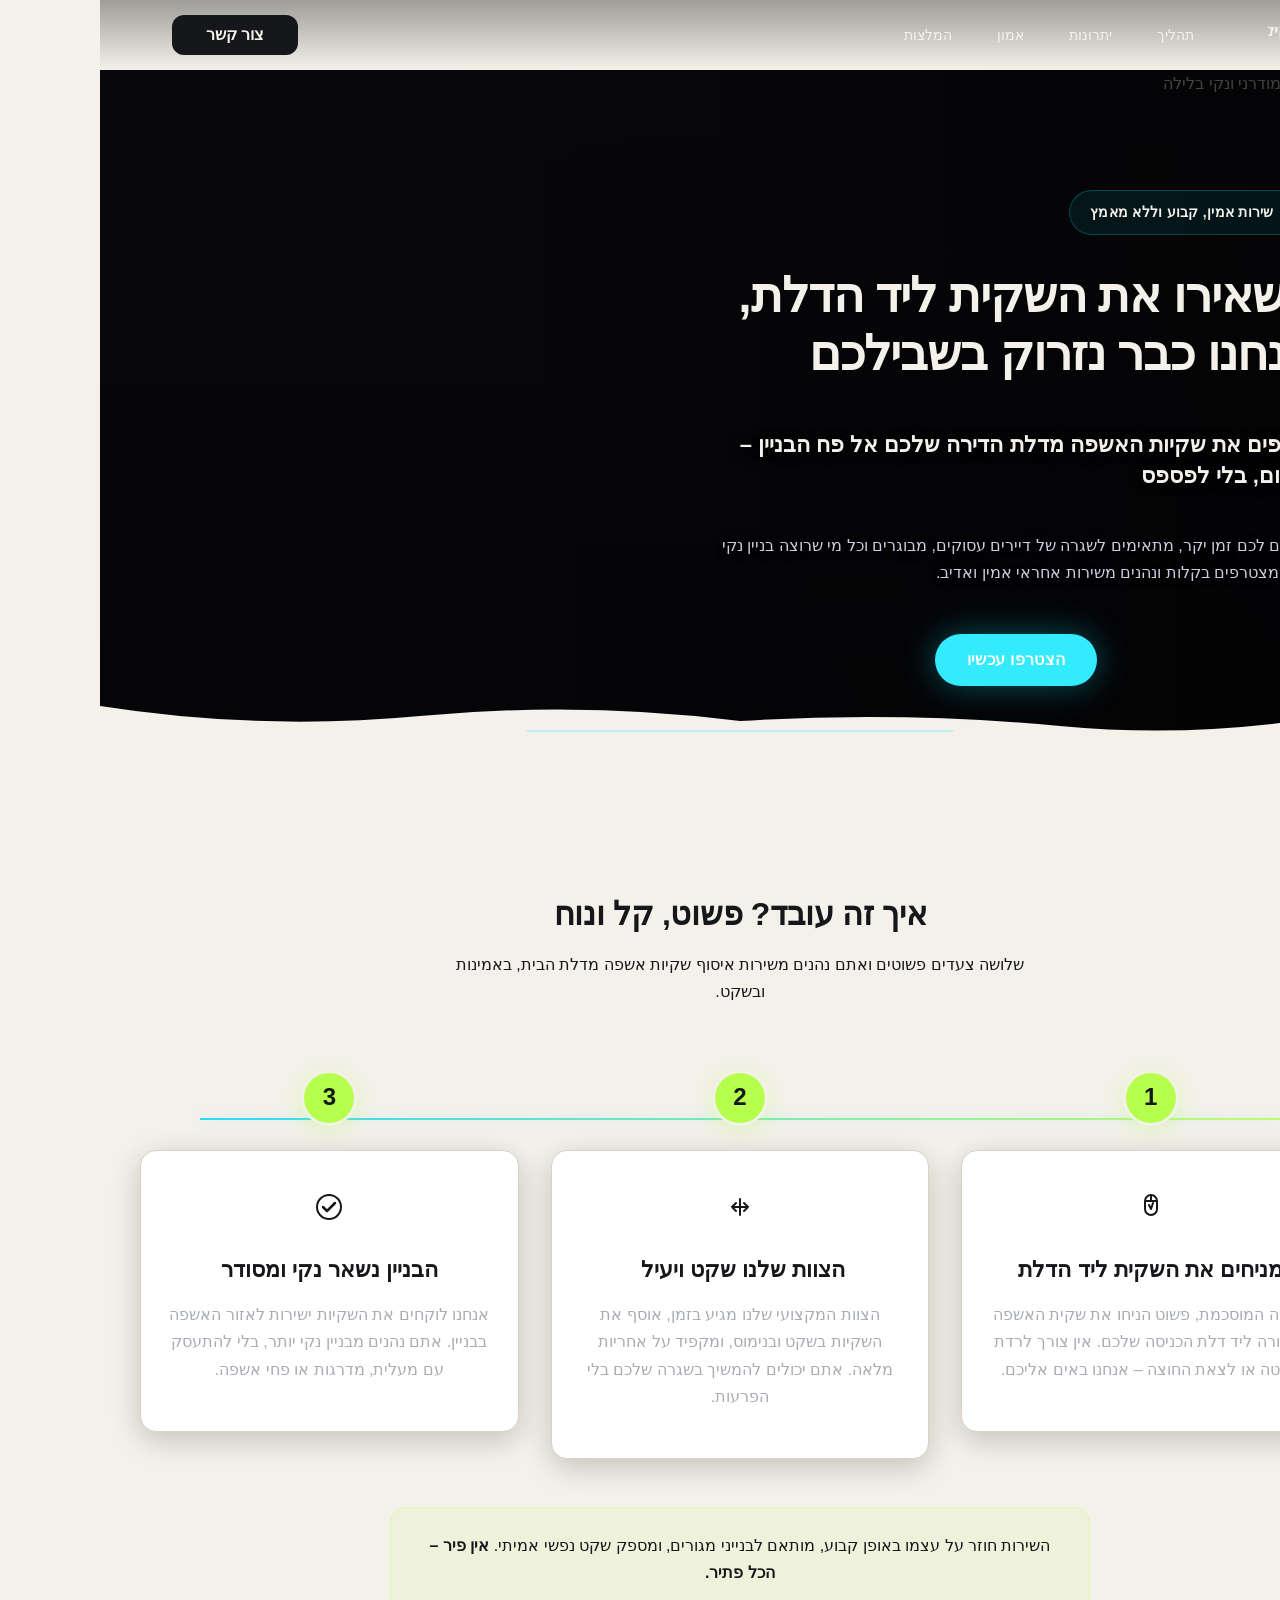
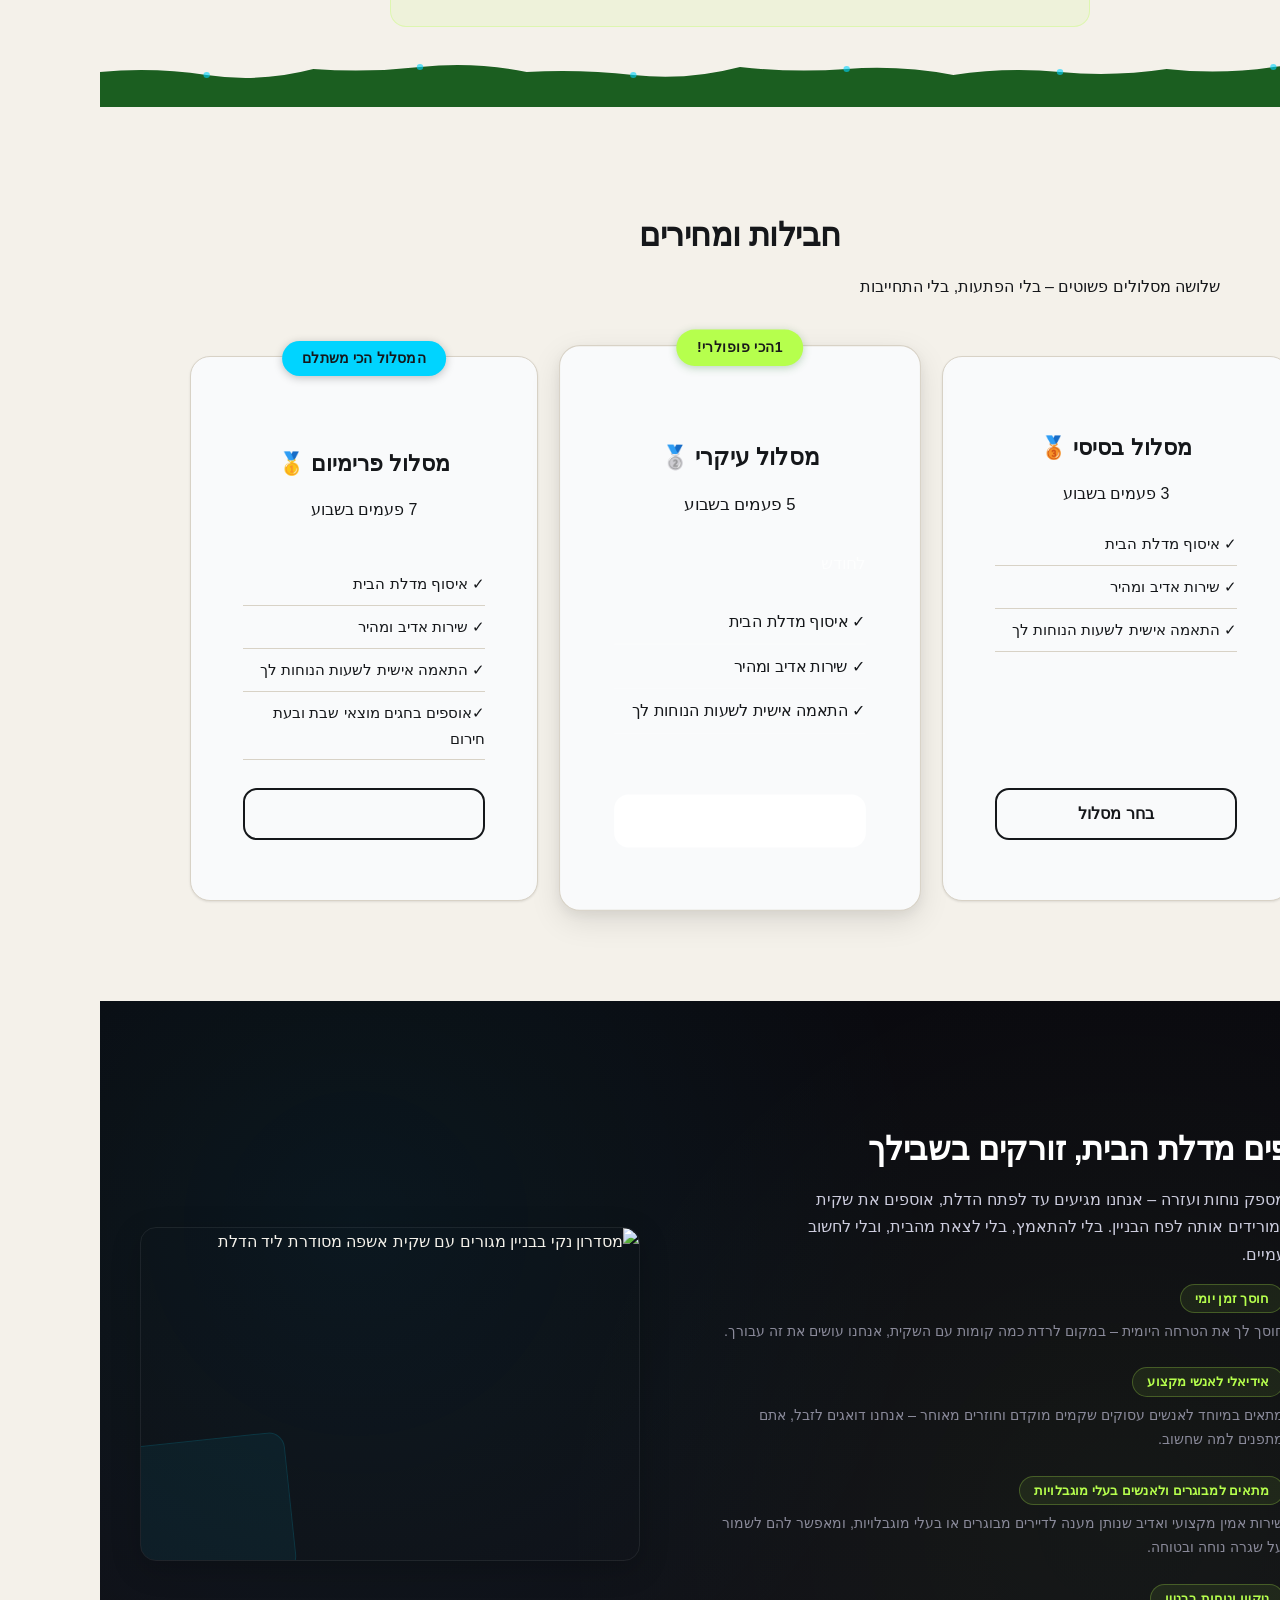
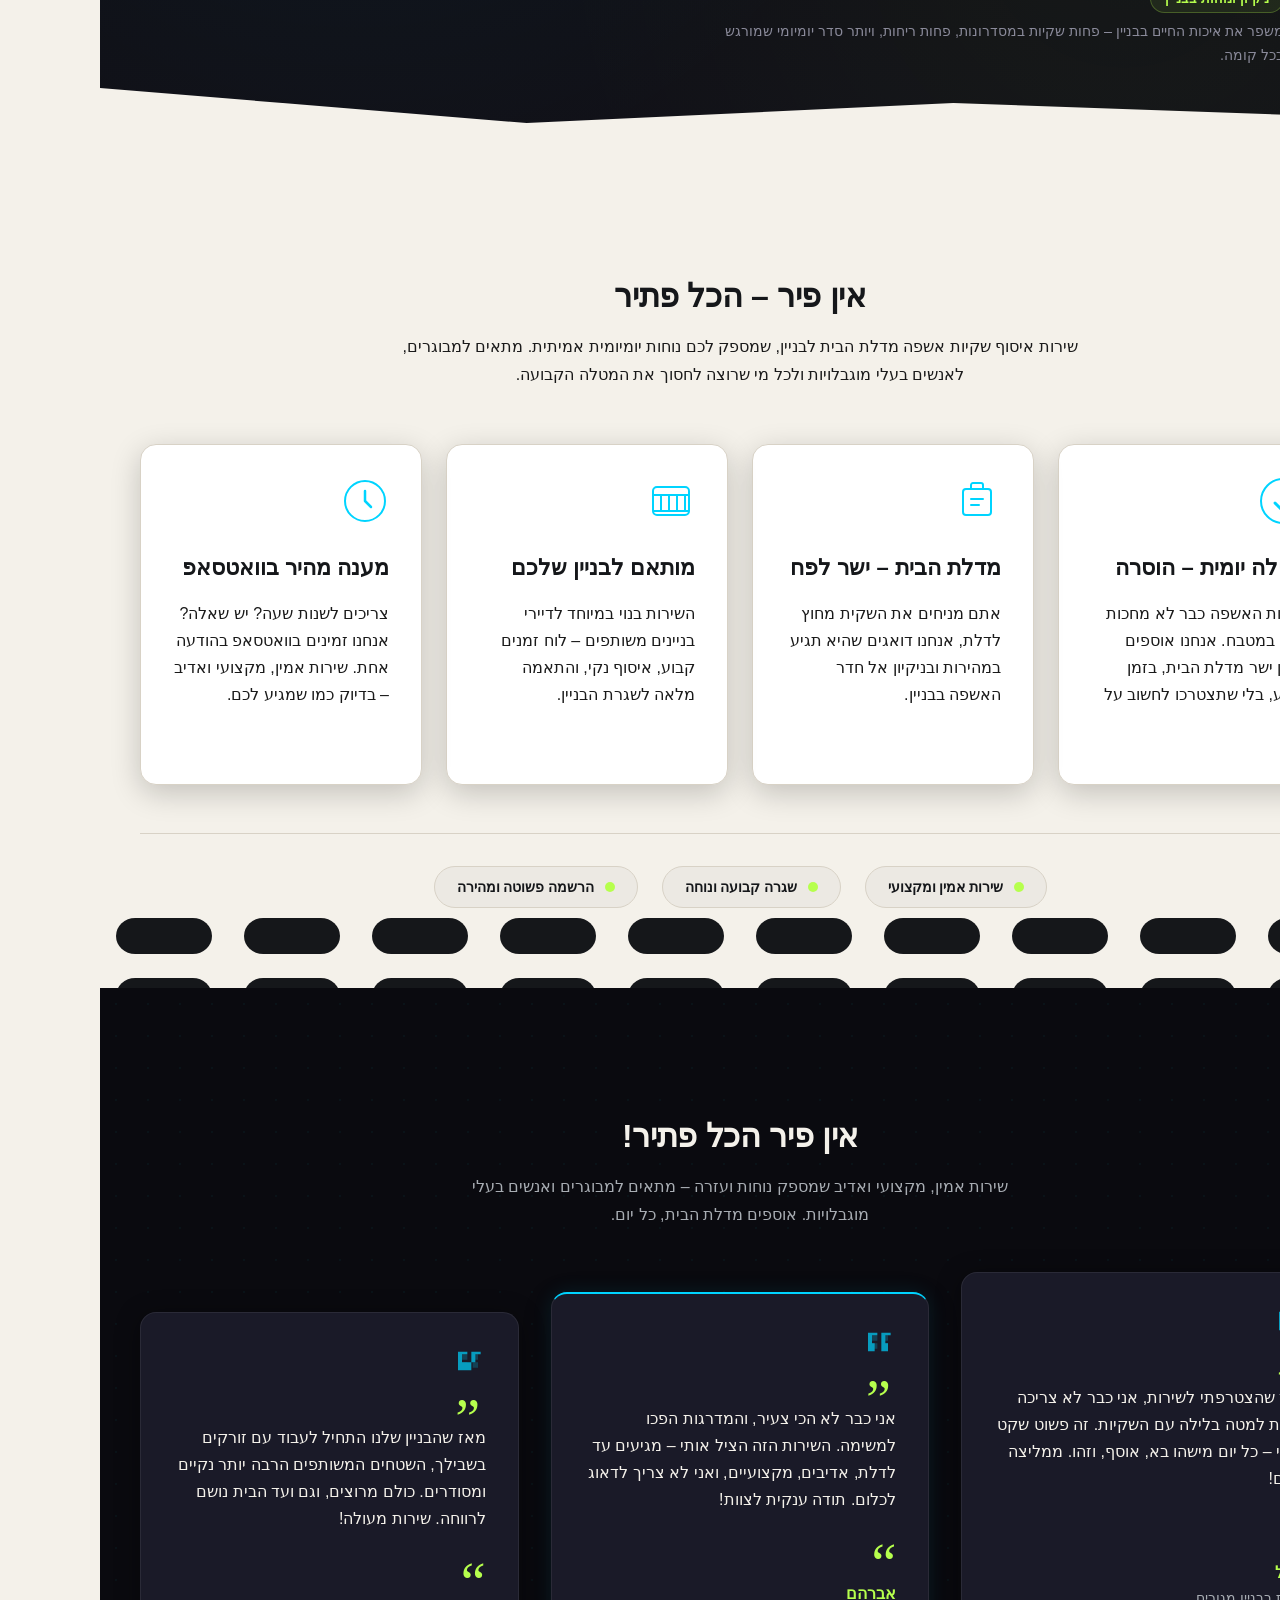
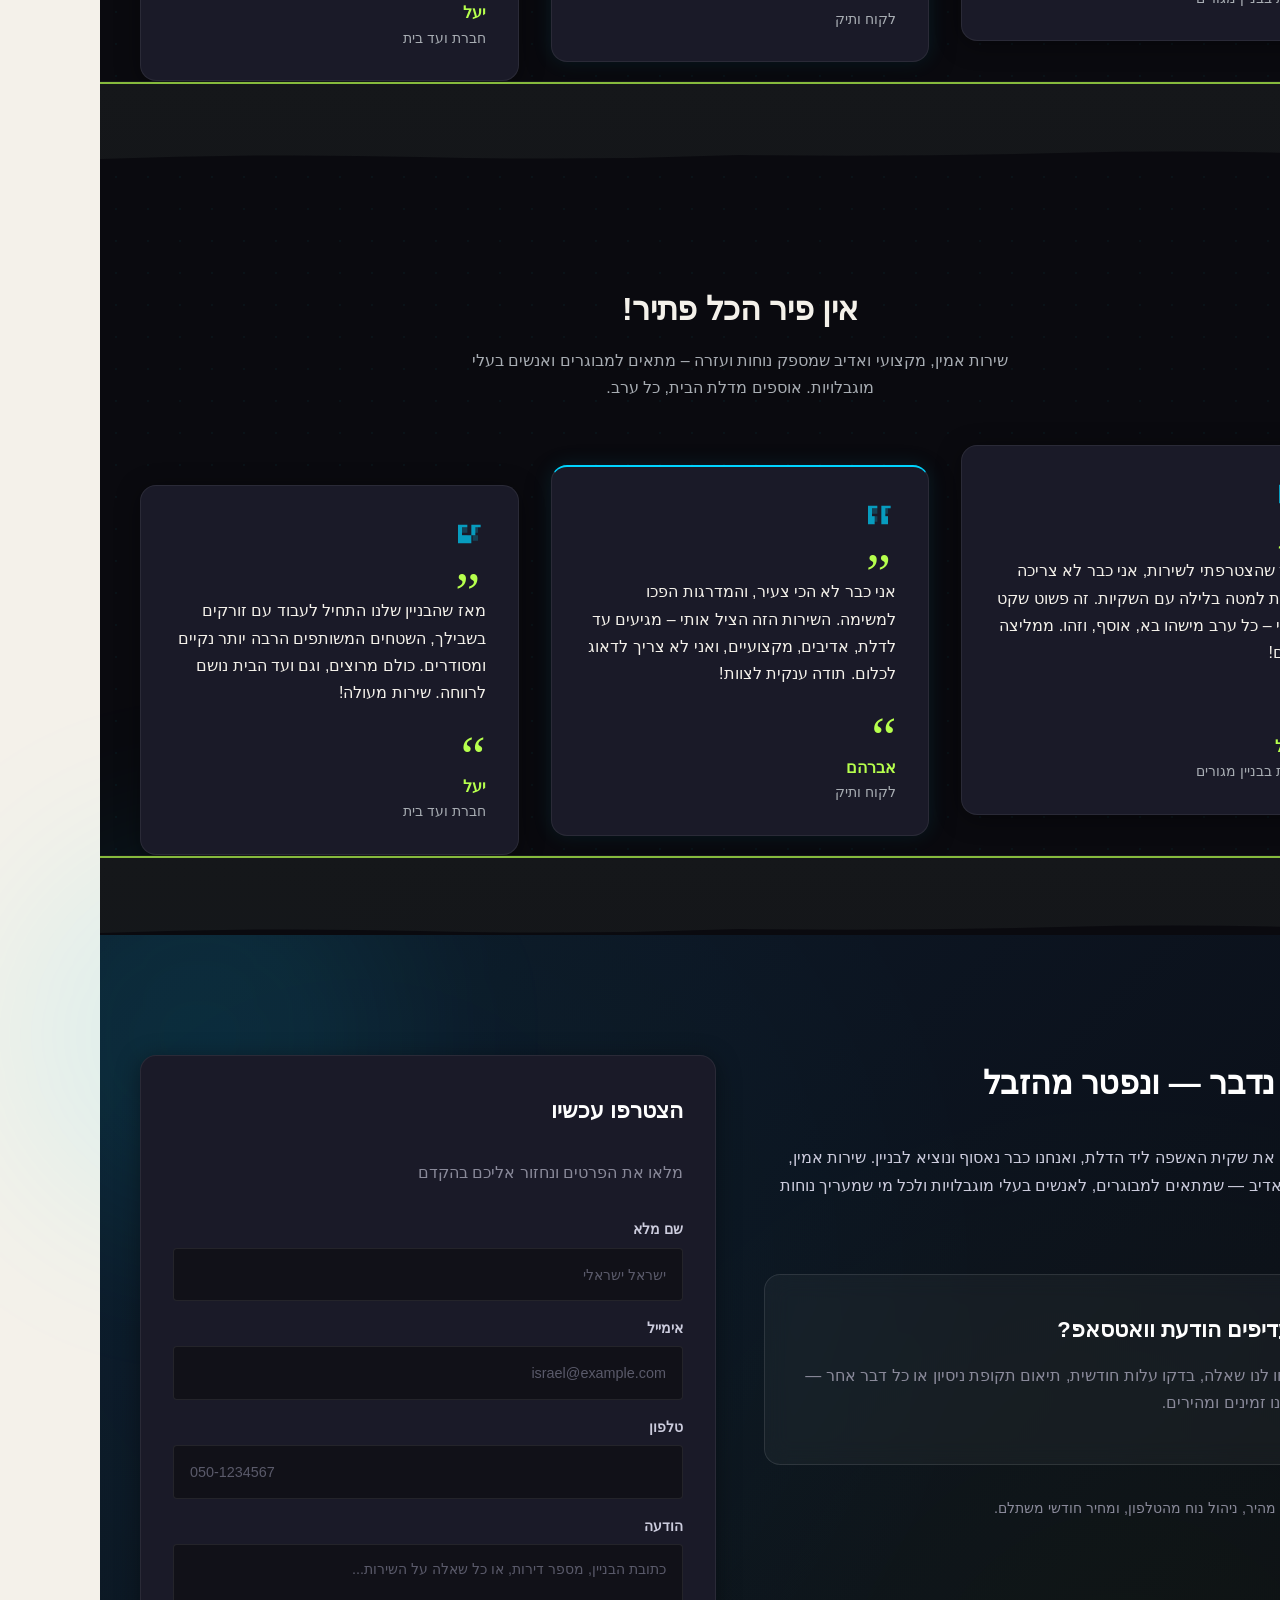
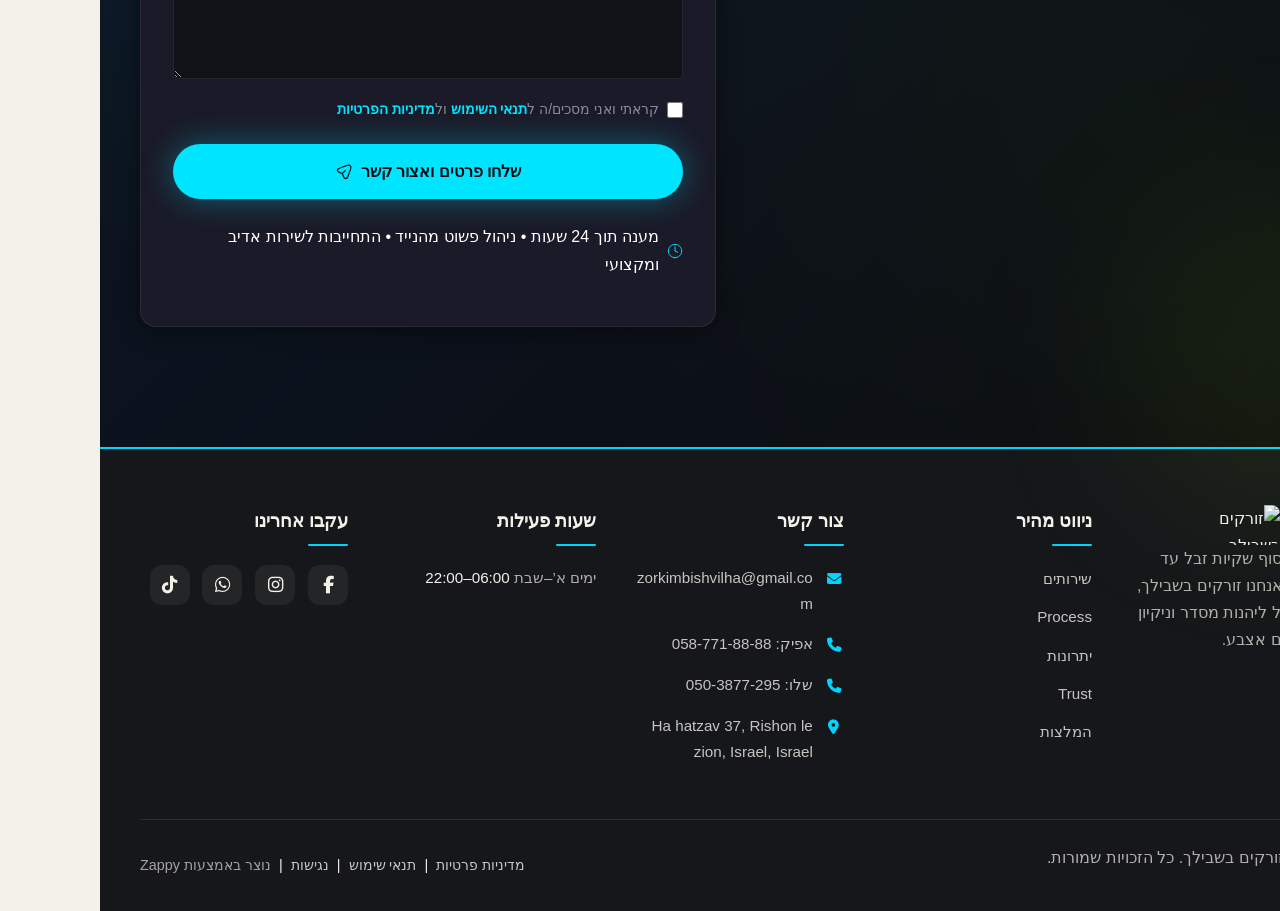
==== commit 55267324: "Incremental sync: 1 page(s) — update_alignment, text_edit" ====
--- a/public/index.html
+++ b/public/index.html
@@ -1 +1 @@
-<!doctype html><html dir="rtl" lang="he"><head><meta charset="UTF-8"><meta content="width=device-width,initial-scale=1" name="viewport"><meta content="index, follow" name="robots"><title>זורקים בשבילך – פינוי אשפה מקצועי, מהיר ואדיב</title><meta content="שירות פינוי אשפה מקצועי לבתים, עסקים ובניינים. אוספים מדלת הבית – שירות אמין, מקצועי ואדיב. חבילות משתלמות מ-99₪ לחודש. הצטרפו עוד היום!" name="description"><meta content="אין פיר הכל פתיר, אוספים מדלת הבית, שירות איסוף זבל מהדלת, נוחות יומיומית, שירות אמין מקצועי ואדיב" name="keywords"><link href="/assets/favicon.ico" rel="icon" type="image/x-icon"><link href="/assets/favicon-16x16.png" rel="icon" type="image/png" sizes="16x16"><link href="/assets/favicon-32x32.png" rel="icon" type="image/png" sizes="32x32"><link href="/assets/favicon-48x48.png" rel="icon" type="image/png" sizes="48x48"><link href="/assets/favicon-192x192.png" rel="icon" type="image/png" sizes="192x192"><link href="/assets/favicon-512x512.png" rel="icon" type="image/png" sizes="512x512"><link href="/assets/apple-touch-icon.png" rel="apple-touch-icon"><script>!function(){"use strict";var t="57432423-b008-4875-9ba6-009c581505ef",e="https://api.zappy5.com/api/analytics/track",a=18e5,n=2592e6,o=!0,i=!0,r=!0;var s=function(){var e="zappy_visitor_"+t,a=null;try{if(a=localStorage.getItem(e)){var o=JSON.parse(a),i=Date.now();if(i-o.created<n)return o.lastSeen=i,localStorage.setItem(e,JSON.stringify(o)),o.id}}catch(t){console.warn("Zappy Analytics: LocalStorage not available")}var r="zv_"+Date.now()+"_"+Math.random().toString(36).substr(2,9);try{localStorage.setItem(e,JSON.stringify({id:r,created:Date.now(),lastSeen:Date.now()}))}catch(t){}return r}(),c=function(){var e="zappy_session_"+t,n=null;try{if(n=sessionStorage.getItem(e)){var o=JSON.parse(n),i=Date.now();if(i-o.timestamp<a)return o.timestamp=i,sessionStorage.setItem(e,JSON.stringify(o)),o.id}}catch(t){console.warn("Zappy Analytics: SessionStorage not available")}var r="zs_"+Date.now()+"_"+Math.random().toString(36).substr(2,9);try{sessionStorage.setItem(e,JSON.stringify({id:r,timestamp:Date.now()}))}catch(t){}return r}();function l(a,n){n=n||{};var o={website_id:t,event_type:a,page_path:window.location.pathname,referrer:document.referrer||"direct",visitor_id:s,session_id:c,metadata:n};if(navigator.sendBeacon){var i=new Blob([JSON.stringify(o)],{type:"application/json"});navigator.sendBeacon(e,i)}else fetch(e,{method:"POST",headers:{"Content-Type":"application/json"},body:JSON.stringify(o),keepalive:!0}).catch(function(t){console.warn("Zappy Analytics: Failed to track event",t)})}o&&l("pageview",{title:document.title,url:window.location.href}),i&&document.addEventListener("click",function(t){var e=t.target;if("BUTTON"===e.tagName||e.closest("button")){var a="BUTTON"===e.tagName?e:e.closest("button");l("click",{element:"button",text:a.textContent.trim().substring(0,100),id:a.id||null,class:a.className||null})}else if("A"===e.tagName||e.closest("a")){var n="A"===e.tagName?e:e.closest("a");l("navigation",{element:"link",text:n.textContent.trim().substring(0,100),href:n.href,external:n.hostname!==window.location.hostname})}},!0),r&&document.addEventListener("submit",function(t){var e=t.target;l("form_submit",{form_id:e.id||null,form_name:e.name||null,form_action:e.action||null,form_method:e.method||"GET"})},!0);var m=Date.now();window.addEventListener("beforeunload",function(){l("page_unload",{time_on_page:Math.floor((Date.now()-m)/1e3),page_path:window.location.pathname})}),window.zappyAnalytics={track:l,getVisitorId:function(){return s},getSessionId:function(){return c}}}()</script><meta content="זורקים בשבילך – פינוי אשפה מקצועי, מהיר ואדיב" property="og:title"><meta content="שירות פינוי אשפה מקצועי לבתים, עסקים ובניינים. אוספים מדלת הבית – שירות אמין, מקצועי ואדיב. חבילות משתלמות מ-99₪ לחודש. הצטרפו עוד היום!" property="og:description"><meta content="summary_large_image" name="twitter:card"><meta content="זורקים בשבילך – פינוי אשפה מקצועי, מהיר ואדיב" name="twitter:title"><meta content="שירות פינוי אשפה מקצועי לבתים, עסקים ובניינים. אוספים מדלת הבית – שירות אמין, מקצועי ואדיב. חבילות משתלמות מ-99₪ לחודש. הצטרפו עוד היום!" name="twitter:description"><script type="application/ld+json">{"@context":"https://schema.org","@graph":[{"@type":"LocalBusiness","@id":"https://zorkim-bishvilecha.zappy5.app#organization","name":"זורקים בשבילך","url":"https://zorkim-bishvilecha.zappy5.app","description":"Zorkim Bishvilcha (We Throw for You) is a convenient home service that collects garbage bags directly from residents' apartment doors and takes them to the building's trash area. The service targets apartment building residents who want to save time and effort on a daily chore. The brand has a practical, friendly, and community-oriented identity, emphasizing ease, reliability, and door-to-door convenience.","address":{"@type":"PostalAddress","streetAddress":"Ha hatzav 37, Rishon le zion, Israel, Israel"},"contactPoint":[{"@type":"ContactPoint","contactType":"customer service","email":"zorkimbishvilha@gmail.com","telephone":"058-771-88-88"}]},{"@type":"WebSite","@id":"https://zorkim-bishvilecha.zappy5.app#website","url":"https://zorkim-bishvilecha.zappy5.app","name":"זורקים בשבילך","publisher":{"@id":"https://zorkim-bishvilecha.zappy5.app#organization"}},{"@type":"ContactPage","@id":"https://zorkim-bishvilecha.zappy5.app#contactpage","url":"https://zorkim-bishvilecha.zappy5.app","name":"זורקים בשבילך – פינוי אשפה מקצועי, מהיר ואדיב","mainEntity":{"@id":"https://zorkim-bishvilecha.zappy5.app#organization"},"potentialAction":{"@type":"CommunicateAction","target":{"@type":"EntryPoint","urlTemplate":"https://zorkim-bishvilecha.zappy5.app/api/email/contact-form","actionPlatform":["http/method=POST"],"contentType":"application/json"},"instrument":[{"@type":"PropertyValue","name":"name","propertyID":"text","valueRequired":true,"description":"ישראל ישראלי"},{"@type":"PropertyValue","name":"email","propertyID":"email","valueRequired":true,"description":"israel@example.com"},{"@type":"PropertyValue","name":"phone","propertyID":"tel","valueRequired":true,"description":"050-1234567"},{"@type":"PropertyValue","name":"message","propertyID":"textarea","valueRequired":true,"description":"כתובת הבניין, מספר דירות, או כל שאלה על השירות..."},{"@type":"PropertyValue","name":"privacy_consent","propertyID":"checkbox","valueRequired":true}]}}]}</script><style id="zappy-critical-above-fold-css">html{box-sizing:border-box;-webkit-text-size-adjust:100%}*,::after,::before{box-sizing:inherit}body{margin:0;min-width:320px;overflow-x:clip}img,svg,video{max-width:100%;height:auto}main{display:block}.container{width:min(100% - 32px,1200px);margin-inline:auto}.navbar,header .navbar,header[role=banner],nav.navbar{position:relative;z-index:1000;width:100%}.nav-container,.navbar .container{display:flex;align-items:center;justify-content:space-between;min-height:64px}.logo,.logo-link img{display:block;width:35px;height:35px;object-fit:contain}#navMenu,.nav-menu{list-style:none}.fa,.fa-brands,.fa-regular,.fa-solid,.fab,.far,.fas{display:inline-block;min-width:1em;text-align:center}html:not(#zappy-noop) .navbar:has(.nav-ecommerce-icons)>.phone-header-btn,html:not(#zappy-noop)[data-zappy-site-type=ecommerce] .phone-header-btn{display:none!important;visibility:hidden!important;width:0!important;height:0!important;pointer-events:none!important}.hero-section,.index-hero-section,section[class*=hero]{position:relative;overflow:hidden;min-height:560px}.hero-bg-image,.hero-bg-wrapper,section[class*=hero] [class*=hero-bg]{position:absolute;inset:0;width:100%;height:100%}.hero-bg-image img,.hero-bg-wrapper img,section[class*=hero] [data-hero-bg],section[class*=hero] img[data-hero-background=true]{width:100%!important;height:100%!important;object-fit:cover!important;display:block}.hero-content,section[class*=hero] .container{position:relative;z-index:2}@media(max-width:768px){:root{--header-height:72px;--total-header-height:72px;--zappy-mobile-menu-top:72px}html[data-zappy-site-type=ecommerce] body{padding-top:var(--total-header-height,72px)}html[data-zappy-site-type=ecommerce] body>.navbar:not(.zappy-catalog-menu),html[data-zappy-site-type=ecommerce] body>nav.navbar{position:fixed!important;top:0;left:0;right:0;z-index:100000;width:100%;margin-bottom:0}.zappy-catalog-menu{position:fixed;top:var(--header-height,72px);left:0;right:0;z-index:99999}.nav-container,.navbar .container{min-height:60px}#navMenu,.nav-menu{max-width:100vw;overflow-x:hidden}.hero-section,.index-hero-section,section[class*=hero]{min-height:100svh}.hero-bg-image,.hero-bg-wrapper,.hero-scrim{min-height:100svh}}</style><link href="/styles.css" rel="preload" as="style"><link href="/styles.css" rel="stylesheet" media="print" onload='this.media="all"'><noscript><link href="/styles.css" rel="stylesheet"></noscript><script>window.ZAPPY_WEBSITE_ID="57432423-b008-4875-9ba6-009c581505ef",window.ZAPPY_API_BASE="https://api.zappy5.com"</script><link href="/assets/home-services-hero-upload-1783526937458-zabma6.webp?v=1783526940119" rel="preload" as="image" fetchpriority="high"><style id="zappy-dropdown-submenu-styles">#navMenu li:has(.sub-menu),.nav-menu li:has(.sub-menu),.navbar li:has(.sub-menu),nav li:has(.sub-menu){position:relative}#navMenu .sub-menu,.nav-menu .sub-menu,.navbar .sub-menu,nav .sub-menu{display:block!important;position:absolute!important;top:100%;left:0;min-width:220px;background:#fff;border-radius:8px;box-shadow:0 8px 25px rgba(0,0,0,.15);padding:8px 0;opacity:0;visibility:hidden;transform:translateY(10px);transition:all .3s ease;z-index:1000;list-style:none;pointer-events:none}#navMenu li:hover>.sub-menu,.nav-menu li:hover>.sub-menu,.navbar li:hover>.sub-menu,nav li:hover>.sub-menu{opacity:1!important;visibility:visible!important;transform:translateY(0)!important;pointer-events:auto!important}.sub-menu li{list-style:none;margin:0;padding:0}.sub-menu a{display:block!important;padding:10px 16px!important;color:var(--text-dark,#333)!important;font-weight:500;text-decoration:none;white-space:nowrap;transition:background-color .2s}.sub-menu .zappy-nav-child>a{padding-left:28px!important;font-size:.9em!important;opacity:.85!important}[dir=rtl] .sub-menu .zappy-nav-child>a,html[lang=ar] .sub-menu .zappy-nav-child>a,html[lang=he] .sub-menu .zappy-nav-child>a{padding-left:10px!important;padding-right:28px!important}.sub-menu .zappy-nav-parent>a{font-weight:600!important}.sub-menu a:hover{background-color:#f5f5f5}[dir=rtl] .nav-menu .sub-menu,[dir=rtl] .navbar .sub-menu,[dir=rtl] nav .sub-menu,html[lang=ar] .nav-menu .sub-menu,html[lang=ar] .navbar .sub-menu,html[lang=ar] nav .sub-menu,html[lang=he] .nav-menu .sub-menu,html[lang=he] .navbar .sub-menu,html[lang=he] nav .sub-menu{left:auto!important;right:0!important}.sub-menu:empty,.sub-menu:not(:has(li)):not(:has(> a)),.sub-menu:not(:has(li:not(.zappy-hidden-menu-item))):not(:has(> a)){display:none!important;opacity:0!important;visibility:hidden!important;pointer-events:none!important}li:has(.menu-group-title):hover>.sub-menu{opacity:1!important;visibility:visible!important;transform:translateY(0)!important;pointer-events:auto!important}#navMenu>li>.menu-group-title,.nav-menu>li>.menu-group-title{display:inline-block;padding:.5rem 1rem;cursor:default;user-select:none}@media (max-width:768px){#navMenu .sub-menu,.nav-menu .sub-menu,.navbar .sub-menu,nav .sub-menu{position:static!important;transform:none!important;box-shadow:none!important;background:0 0!important;max-height:0;overflow:hidden;opacity:0;visibility:hidden;transition:max-height .3s ease,opacity .3s ease;padding:0!important;border-radius:0!important}#navMenu .sub-menu.mobile-expanded,.nav-menu .sub-menu.mobile-expanded,.navbar .sub-menu.mobile-expanded{max-height:none!important;overflow-y:visible!important;opacity:1!important;visibility:visible!important;padding:8px 0 8px 16px!important}[dir=rtl] .sub-menu.mobile-expanded,html[lang=he] .sub-menu.mobile-expanded{padding:8px 16px 8px 0!important}#navMenu li:hover>.sub-menu,.nav-menu li:hover>.sub-menu,.navbar li:hover>.sub-menu,nav li:hover>.sub-menu{opacity:0;visibility:hidden;pointer-events:none}#navMenu li>.sub-menu.mobile-expanded,.nav-menu li>.sub-menu.mobile-expanded,.navbar li>.sub-menu.mobile-expanded,nav li>.sub-menu.mobile-expanded{opacity:1!important;visibility:visible!important;pointer-events:auto!important}#navMenu li:has(.sub-menu),.nav-menu li:has(.sub-menu),.navbar li:has(.sub-menu),nav li:has(.sub-menu){display:flex!important;flex-wrap:wrap!important;align-items:center!important;position:relative!important;min-height:44px!important}#navMenu li:has(.sub-menu)>a,.nav-menu li:has(.sub-menu)>a,.navbar li:has(.sub-menu)>a,nav li:has(.sub-menu)>a{flex:1!important;min-width:0!important}#navMenu li:has(.sub-menu)>.menu-group-title,.nav-menu li:has(.sub-menu)>.menu-group-title,.navbar li:has(.sub-menu)>.menu-group-title,nav li:has(.sub-menu)>.menu-group-title{flex:1!important;min-width:0!important;padding:0!important;line-height:inherit!important}#navMenu li:has(.sub-menu)>.sub-menu,.nav-menu li:has(.sub-menu)>.sub-menu,.navbar li:has(.sub-menu)>.sub-menu,nav li:has(.sub-menu)>.sub-menu{flex-basis:100%!important;width:100%!important}#navMenu li:has(.sub-menu)>a [class*=arrow],#navMenu li:has(.sub-menu)>a [class*=chevron],.nav-menu li:has(.sub-menu)>a .fa-angle-down,.nav-menu li:has(.sub-menu)>a .fa-chevron-down,.nav-menu li:has(.sub-menu)>a [class*=arrow],.nav-menu li:has(.sub-menu)>a [class*=chevron],nav li:has(.sub-menu)>a [class*=arrow],nav li:has(.sub-menu)>a [class*=chevron]{display:none!important;visibility:hidden!important}.mobile-submenu-toggle{display:flex!important;align-items:center!important;justify-content:center!important;width:44px!important;height:auto!important;background:0 0!important;border:none!important;cursor:pointer!important;color:var(--text-light)!important;position:static!important;flex-shrink:0!important;align-self:stretch!important;z-index:2!important;padding:0!important;margin:0!important}.mobile-submenu-toggle::after{content:''!important;width:0!important;height:0!important;border-left:6px solid transparent!important;border-right:6px solid transparent!important;border-top:7px solid currentColor!important;transition:transform .3s ease!important}.mobile-submenu-toggle.expanded::after{transform:rotate(180deg)!important}.sub-menu a{padding:10px 0!important;display:block!important;color:var(--text-light)!important;white-space:normal!important}.sub-menu .zappy-nav-child>a{padding-left:28px!important;font-size:.9em!important;opacity:.85!important}[dir=rtl] .sub-menu .zappy-nav-child>a,html[lang=ar] .sub-menu .zappy-nav-child>a,html[lang=he] .sub-menu .zappy-nav-child>a{padding-left:0!important;padding-right:28px!important}.sub-menu .zappy-nav-parent>a{font-weight:600!important}#navMenu.active,.nav-menu.active{max-width:100vw!important;overflow-x:hidden!important;box-sizing:border-box!important}.navbar .sub-menu li a,.zappy-products-dropdown .sub-menu a,nav.navbar .sub-menu li a{color:var(--text-light)!important}}@media (min-width:769px){.mobile-submenu-toggle{display:none!important}}</style><style id="zappy-widget-visibility">html[dir=rtl] .whatsapp-float{right:20px!important;left:auto!important}html:not([dir]) .whatsapp-float,html[dir=ltr] .whatsapp-float{left:20px!important;right:auto!important}html[dir=rtl] #mic-access-tool-general-button,html[dir=rtl] #mic-init-access-tool #mic-access-tool-general-button,html[dir=rtl] #mic-init-access-tool .mic-access-tool-general-button,html[dir=rtl] ._access-icon,html[dir=rtl] .mic-access-tool-general-button{left:20px!important;right:auto!important}html:not([dir]) #mic-access-tool-general-button,html:not([dir]) #mic-init-access-tool #mic-access-tool-general-button,html:not([dir]) #mic-init-access-tool .mic-access-tool-general-button,html:not([dir]) ._access-icon,html:not([dir]) .mic-access-tool-general-button,html[dir=ltr] #mic-access-tool-general-button,html[dir=ltr] #mic-init-access-tool #mic-access-tool-general-button,html[dir=ltr] #mic-init-access-tool .mic-access-tool-general-button,html[dir=ltr] ._access-icon,html[dir=ltr] .mic-access-tool-general-button{right:20px!important;left:auto!important}@media (max-width:768px){.whatsapp-float{display:flex!important}}@media (min-width:769px){.whatsapp-float{display:flex!important}}@media (max-width:768px){#mic-access-tool-general-button,#mic-init-access-tool #mic-access-tool-general-button,#mic-init-access-tool .mic-access-tool-general-button,._access-icon,.mic-access-tool-general-button{display:flex!important;visibility:visible!important;opacity:1!important;pointer-events:auto!important}#mic-access-tool-box.opened-mic-access-tool,#mic-init-access-tool #mic-access-tool-box.opened-mic-access-tool,.mic-access-tool-box.opened-mic-access-tool{visibility:visible!important;opacity:1!important;pointer-events:auto!important}}@media (min-width:769px){#mic-access-tool-general-button,#mic-init-access-tool #mic-access-tool-general-button,#mic-init-access-tool .mic-access-tool-general-button,._access-icon,.mic-access-tool-general-button{display:flex!important;visibility:visible!important;opacity:1!important;pointer-events:auto!important}#mic-access-tool-box.opened-mic-access-tool,#mic-init-access-tool #mic-access-tool-box.opened-mic-access-tool,.mic-access-tool-box.opened-mic-access-tool{visibility:visible!important;opacity:1!important;pointer-events:auto!important}}</style></head><body><meta charset="UTF-8"><meta content="width=device-width,initial-scale=1" name="viewport"><title>זורקים בשבילך – פינוי אשפה מקצועי, מהיר ואדיב</title><meta content="שירות פינוי אשפה מקצועי לבתים, עסקים ובניינים. אוספים מדלת הבית – שירות אמין, מקצועי ואדיב. חבילות משתלמות מ-99₪ לחודש. הצטרפו עוד היום!" name="description"><meta content="אין פיר הכל פתיר, אוספים מדלת הבית, שירות איסוף זבל מהדלת, נוחות יומיומית, שירות אמין מקצועי ואדיב" name="keywords"><meta content="index, follow" name="robots"><meta content="אין פיר הכל פתיר — אוספים לכם את הזבל מהדלת — זורקים בשבילך" property="og:title"><meta content="שירות איסוף שקיות זבל ישירות מדלת הדירה שלכם. אין פיר הכל פתיר — אנחנו אוספים מדלת הבית בזמן ובנוחות מקסימלית. שירות אמין, מקצועי ואדיב שמתאים למבוגרים ואנשים בעלי מוגבלויות. מצטרפים עוד היום ומרגישים את ההקלה!" property="og:description"><meta content="website" property="og:type"><meta content="he_IL" property="og:locale"><meta content="summary_large_image" name="twitter:card"><meta content="אין פיר הכל פתיר — אוספים לכם את הזבל מהדלת — זורקים בשבילך" name="twitter:title"><meta content="שירות איסוף שקיות זבל ישירות מדלת הדירה שלכם. אין פיר הכל פתיר — אנחנו אוספים מדלת הבית בזמן ובנוחות מקסימלית. שירות אמין, מקצועי ואדיב שמתאים למבוגרים ואנשים בעלי מוגבלויות. מצטרפים עוד היום ומרגישים את ההקלה!" name="twitter:description"><style id="zappy-critical-above-fold-css">html{box-sizing:border-box;-webkit-text-size-adjust:100%}*,::after,::before{box-sizing:inherit}body{margin:0;min-width:320px;overflow-x:clip}img,svg,video{max-width:100%;height:auto}main{display:block}.container{width:min(100% - 32px,1200px);margin-inline:auto}.navbar,header .navbar,header[role=banner],nav.navbar{position:relative;z-index:1000;width:100%}.nav-container,.navbar .container{display:flex;align-items:center;justify-content:space-between;min-height:64px}.logo,.logo-link img{display:block;width:35px;height:35px;object-fit:contain}#navMenu,.nav-menu{list-style:none}.fa,.fa-brands,.fa-regular,.fa-solid,.fab,.far,.fas{display:inline-block;min-width:1em;text-align:center}html:not(#zappy-noop) .navbar:has(.nav-ecommerce-icons)>.phone-header-btn,html:not(#zappy-noop)[data-zappy-site-type=ecommerce] .phone-header-btn{display:none!important;visibility:hidden!important;width:0!important;height:0!important;pointer-events:none!important}.hero-section,.index-hero-section,section[class*=hero]{position:relative;overflow:hidden;min-height:560px}.hero-bg-image,.hero-bg-wrapper,section[class*=hero] [class*=hero-bg]{position:absolute;inset:0;width:100%;height:100%}.hero-bg-image img,.hero-bg-wrapper img,section[class*=hero] [data-hero-bg],section[class*=hero] img[data-hero-background=true]{width:100%!important;height:100%!important;object-fit:cover!important;display:block}.hero-content,section[class*=hero] .container{position:relative;z-index:2}@media(max-width:768px){:root{--header-height:72px;--total-header-height:72px;--zappy-mobile-menu-top:72px}html[data-zappy-site-type=ecommerce] body{padding-top:var(--total-header-height,72px)}html[data-zappy-site-type=ecommerce] body>.navbar:not(.zappy-catalog-menu),html[data-zappy-site-type=ecommerce] body>nav.navbar{position:fixed!important;top:0;left:0;right:0;z-index:100000;width:100%;margin-bottom:0}.zappy-catalog-menu{position:fixed;top:var(--header-height,72px);left:0;right:0;z-index:99999}.nav-container,.navbar .container{min-height:60px}#navMenu,.nav-menu{max-width:100vw;overflow-x:hidden}.hero-section,.index-hero-section,section[class*=hero]{min-height:100svh}.hero-bg-image,.hero-bg-wrapper,.hero-scrim{min-height:100svh}}</style><link href="/styles.css" rel="preload" as="style"><link href="/styles.css" rel="stylesheet" media="print" onload='this.media="all"'><noscript><link href="/styles.css" rel="stylesheet"></noscript><style>.skip-link{position:absolute;top:0;left:0;transform:translateY(-200%);padding:12px 18px;background:var(--bg-dark,#1a1a1a);color:var(--text-light,#fff);font-weight:600;border-radius:0 0 8px 0;z-index:10000}.skip-link:focus{transform:none;outline:2px solid var(--ring,#fff);outline-offset:2px}:focus-visible{outline:2px solid var(--ring,currentColor);outline-offset:3px}</style><link href="/assets/favicon.ico" rel="icon" type="image/x-icon"><link href="/assets/favicon-16x16.png" rel="icon" type="image/png" sizes="16x16"><link href="/assets/favicon-32x32.png" rel="icon" type="image/png" sizes="32x32"><link href="/assets/favicon-48x48.png" rel="icon" type="image/png" sizes="48x48"><link href="/assets/favicon-192x192.png" rel="icon" type="image/png" sizes="192x192"><link href="/assets/favicon-512x512.png" rel="icon" type="image/png" sizes="512x512"><link href="/assets/apple-touch-icon.png" rel="apple-touch-icon"><link href="https://cdn.jsdelivr.net/npm/vanilla-cookieconsent@3/dist/cookieconsent.css" rel="stylesheet"><a href="#main" class="skip-link">דלג לתוכן הראשי</a><nav class="navbar" dir="rtl"><button class="mobile-toggle" aria-label="Menu" id="mobileToggle"><svg viewBox="0 0 24 24" fill="none" height="24" width="24" class="hamburger-icon"><path d="M3 12h18M3 6h18M3 18h18" stroke="currentColor" stroke-linecap="round" stroke-width="2"></path></svg> <svg viewBox="0 0 24 24" fill="none" height="24" width="24" class="close-icon" style="display:none"><path d="M18 6L6 18M6 6l12 12" stroke="currentColor" stroke-linecap="round" stroke-width="2"></path></svg></button> <button class="phone-header-btn" aria-label="Call" data-phone="0587718888"><svg viewBox="0 0 24 24" fill="currentColor" height="20" width="20"><path d="M22 16.92v3a2 2 0 0 1-2.18 2 19.79 19.79 0 0 1-8.63-3.07 19.5 19.5 0 0 1-6-6 19.79 19.79 0 0 1-3.07-8.67A2 2 0 0 1 4.11 2h3a2 2 0 0 1 2 1.72 12.84 12.84 0 0 0 .7 2.81 2 2 0 0 1-.45 2.11L8.09 9.91a16 16 0 0 0 6 6l1.27-1.27a2 2 0 0 1 2.11-.45 12.84 12.84 0 0 0 2.81.7A2 2 0 0 1 22 16.92z"></path></svg></button><div class="nav-container"><div class="nav-right-group"><div class="nav-brand"><a href="/" class="logo-link"><img alt="זורקים בשבילך" decoding="async" height="35" src="/assets/home-services-logo-1783528113544-kvtlky.webp?v=1783528114093-5hwcz5" width="35" class="logo"></a></div><ul class="nav-menu" id="navMenu"><li><a href="#process">תהליך</a></li><li><a href="#benefits">יתרונות</a></li><li><a href="#trust">אמון</a></li><li><a href="#testimonials">המלצות</a></li><li class="mobile-contact-link nav-cta-mobile-item"><a href="#contact" class="nav-cta-btn">צור קשר</a></li></ul></div><div class="nav-cta-container"><a href="#contact" class="nav-cta-btn">צור קשר</a></div></div></nav><script>window.addEventListener("load",function(){const e=document.querySelector(".navbar, nav, header");if(!e)return void console.log("[Navbar] Navbar element not found");let t=document.getElementById("mobileToggle")||document.querySelector(".mobile-toggle")||document.querySelector(".hamburger")||document.querySelector(".hamburger-menu")||document.querySelector(".menu-toggle")||document.querySelector(".burger-menu")||document.querySelector('[aria-label="Menu"]')||document.querySelector('[aria-label="תפריט"]');const o=document.querySelector(".phone-header-btn"),n=window.getComputedStyle(e);let r=n.backgroundColor;if(console.log("[Navbar] Initial navbar background:",r),"transparent"===r||"rgba(0, 0, 0, 0)"===r||r.startsWith("rgba")&&r.includes(", 0)")){const e=n.backgroundImage;if(e&&"none"!==e)console.log("[Navbar] Navbar has background image/gradient, using dark text"),r="rgb(240, 240, 240)";else{const e=window.getComputedStyle(document.body).backgroundColor;console.log("[Navbar] Navbar transparent, using body background:",e),r=e}}const a=r.match(/\d+/g);if(a&&a.length>=3){const e=(.299*parseInt(a[0])+.587*parseInt(a[1])+.114*parseInt(a[2]))/255;console.log("[Navbar] Mobile button colors preserved from Claude CSS (luminance:",e.toFixed(2)+")");const n=document.createElement("style");n.id="zappy-mobile-nav-fix";document.documentElement.lang;document.documentElement.dir,n.textContent='\n        /* Hide mobile buttons on desktop, show only on mobile */\n        @media (min-width: 769px) {\n          .mobile-toggle,\n          .phone-header-btn {\n            display: none !important;\n          }\n        }\n        \n        /* Show and position mobile buttons correctly on mobile */\n        @media (max-width: 768px) {\n          .navbar,\n          nav.navbar {\n            min-height: 70px !important;\n          }\n\n          .mobile-toggle,\n          .phone-header-btn {\n            position: absolute !important;\n            top: 0 !important;\n            bottom: 0 !important;\n            margin-top: auto !important;\n            margin-bottom: auto !important;\n            transform: none !important;\n            z-index: 1001 !important;\n            display: flex !important;\n            align-items: center !important;\n            justify-content: center !important;\n            width: 36px !important;\n            height: 36px !important;\n            border-radius: 50% !important;\n            border: none !important;\n            cursor: pointer !important;\n            padding: 6px !important;\n            background: none !important;\n            color: var(--nav-text, var(--text-light)) !important;\n            touch-action: manipulation !important;\n            -webkit-tap-highlight-color: transparent !important;\n          }\n\n          html[data-zappy-site-type="ecommerce"] .phone-header-btn,\n          body[data-zappy-site-type="ecommerce"] .phone-header-btn,\n          html[data-zappy-site-type="ecommerce"] header .phone-header-btn,\n          html[data-zappy-site-type="ecommerce"] nav .phone-header-btn {\n            display: none !important;\n            visibility: hidden !important;\n            width: 0 !important;\n            height: 0 !important;\n            min-width: 0 !important;\n            overflow: hidden !important;\n          }\n          \n          /* LTR positioning (default): hamburger LEFT, phone RIGHT */\n          html:not([dir="rtl"]):not([lang="he"]):not([lang="ar"]) .mobile-toggle,\n          html[dir="ltr"] .mobile-toggle {\n            left: 12px !important;\n            right: auto !important;\n          }\n          html:not([dir="rtl"]):not([lang="he"]):not([lang="ar"]) .phone-header-btn,\n          html[dir="ltr"] .phone-header-btn {\n            right: 12px !important;\n            left: auto !important;\n          }\n          \n          /* RTL positioning: hamburger RIGHT, phone LEFT */\n          html[dir="rtl"] .mobile-toggle,\n          html[lang="he"] .mobile-toggle,\n          html[lang="ar"] .mobile-toggle {\n            right: 12px !important;\n            left: auto !important;\n          }\n          html[dir="rtl"] .phone-header-btn,\n          html[lang="he"] .phone-header-btn,\n          html[lang="ar"] .phone-header-btn {\n            left: 12px !important;\n            right: auto !important;\n          }\n          \n          /* CRITICAL: Ensure nav-container has min-height on mobile */\n          /* All children are positioned absolutely/fixed on mobile, so height:auto collapses to 0 */\n          .nav-container {\n            min-height: 70px !important;\n            position: relative !important;\n          }\n          \n          /* Ensure SVG icons are properly sized and inherit color */\n          .mobile-toggle svg,\n          .phone-header-btn svg {\n            width: 24px !important;\n            height: 24px !important;\n            /* Don\'t force display - let JavaScript control hamburger/close toggle */\n          }\n          \n          /* Reset nav-cta-container on mobile - remove desktop box-shadow/padding */\n          /* that creates a visible ghost box when CTA button is hidden */\n          .nav-cta-container {\n            box-shadow: none !important;\n            padding: 0 !important;\n          }\n          \n          /* Hide nav-cta-container entirely on mobile when there\'s no lang-switcher */\n          /* (only the CTA button is inside, and it\'s hidden on mobile) */\n          .nav-cta-container:not(:has(.lang-switcher)) {\n            display: none !important;\n          }\n          \n          /* CRITICAL: Prevent hero image fade gradient from bleeding over headline text */\n          /* The .image-fade-gradient has bottom: -30px (extends below parent) */\n          /* On mobile stacked layout, this overlaps the h1 text below the image */\n          .hero-image-column {\n            overflow: hidden !important;\n          }\n          .image-fade-gradient {\n            bottom: 0 !important;\n          }\n          \n          /* Hide desktop language switcher on mobile - hamburger menu handles it */\n          /* High specificity to override stored CSS */\n          .lang-switcher,\n          .nav-cta-container .lang-switcher,\n          .nav-container .lang-switcher,\n          .navbar .lang-switcher,\n          .navbar .nav-cta-container .lang-switcher {\n            display: none !important;\n          }\n        }\n      ';const r=document.getElementById("zappy-mobile-nav-fix");r&&r.remove(),document.head.appendChild(n),console.log("[Navbar] Critical CSS injected for mobile nav positioning");const i=window.innerWidth<=768;if(t){const e=t.querySelector(".hamburger-icon"),o=t.querySelector(".close-icon");e&&(e.style.setProperty("width","24px","important"),e.style.setProperty("height","24px","important"),e.style.setProperty("display","block","important")),o&&(o.style.setProperty("width","24px","important"),o.style.setProperty("height","24px","important"),o.style.setProperty("display","none","important")),i?(t.style.setProperty("position","absolute","important"),t.style.setProperty("top","0","important"),t.style.setProperty("bottom","0","important"),t.style.setProperty("margin-top","auto","important"),t.style.setProperty("margin-bottom","auto","important"),t.style.setProperty("transform","none","important"),t.style.setProperty("z-index","1001","important"),t.style.removeProperty("left"),t.style.removeProperty("right"),console.log("[Navbar] Mobile toggle positioning applied (mobile viewport)")):(t.style.removeProperty("position"),t.style.removeProperty("top"),t.style.removeProperty("transform"),t.style.removeProperty("z-index"),t.style.removeProperty("left"),t.style.removeProperty("right"),console.log("[Navbar] Desktop viewport - cleared mobile toggle inline positioning"))}if(o){const e=o.querySelector("svg");e&&(e.style.width="24px",e.style.height="24px",e.setAttribute("width","24"),e.setAttribute("height","24")),i?(o.style.setProperty("position","absolute","important"),o.style.setProperty("top","0","important"),o.style.setProperty("bottom","0","important"),o.style.setProperty("margin-top","auto","important"),o.style.setProperty("margin-bottom","auto","important"),o.style.setProperty("transform","none","important"),o.style.setProperty("z-index","1001","important"),o.style.removeProperty("left"),o.style.removeProperty("right"),console.log("[Navbar] Phone button positioning applied (mobile viewport)")):(o.style.removeProperty("position"),o.style.removeProperty("top"),o.style.removeProperty("transform"),o.style.removeProperty("z-index"),o.style.removeProperty("left"),o.style.removeProperty("right"),console.log("[Navbar] Desktop viewport - cleared phone button inline positioning"))}}else console.log("[Navbar] Could not parse background color:",r);t=document.getElementById("mobileToggle")||document.querySelector(".mobile-toggle")||document.querySelector(".hamburger")||document.querySelector(".hamburger-menu")||document.querySelector(".menu-toggle")||document.querySelector(".burger-menu")||document.querySelector('[aria-label="Menu"]')||document.querySelector('[aria-label="תפריט"]');const i=document.getElementById("navMenu")||document.querySelector(".nav-menu")||document.querySelector(".nav-links")||document.querySelector("nav ul:not(.submenu)");if(!t||!i)return void console.log("[Navbar] Mobile toggle or menu not found:",{toggle:!!t,menu:!!i});i.id||(i.id="navMenu"),console.log("[Navbar] Initializing mobile menu...");const l=t.cloneNode(!0);t.parentNode.replaceChild(l,t);var s=0;function p(e){var t=Date.now();t-s<300||(s=t,function(e){e.preventDefault(),e.stopPropagation();const t=l.querySelector(".hamburger-icon"),o=l.querySelector(".close-icon");i.classList.contains("active")?(i.classList.remove("active"),t&&t.style.setProperty("display","block","important"),o&&o.style.setProperty("display","none","important"),document.body.style.overflow="",document.body.classList.remove("menu-open"),console.log("[Navbar] Menu closed")):(i.classList.add("active"),t&&t.style.setProperty("display","none","important"),o&&o.style.setProperty("display","block","important"),document.body.style.overflow="hidden",document.body.classList.add("menu-open"),console.log("[Navbar] Menu opened"))}(e))}l.addEventListener("click",p),l.addEventListener("touchend",p),document.addEventListener("keydown",function(e){if(("Escape"===e.key||"Esc"===e.key)&&i.classList.contains("active")){const e=l.querySelector(".hamburger-icon"),t=l.querySelector(".close-icon");i.classList.remove("active"),e&&e.style.setProperty("display","block","important"),t&&t.style.setProperty("display","none","important"),document.body.style.overflow="",document.body.classList.remove("menu-open"),console.log("[Navbar] Menu closed (Escape)")}}),i.querySelectorAll("a").forEach(function(e){e.addEventListener("click",function(){if("#"===this.getAttribute("href"))return;const e=l.querySelector(".hamburger-icon"),t=l.querySelector(".close-icon");i.classList.remove("active"),e&&e.style.setProperty("display","block","important"),t&&t.style.setProperty("display","none","important"),document.body.style.overflow="",document.body.classList.remove("menu-open"),console.log("[Navbar] Menu closed (link clicked)")})});var m=i.querySelectorAll(".dropdown-toggle");m.forEach(function(e){e.addEventListener("click",function(e){e.preventDefault(),e.stopPropagation();var t=this.closest(".nav-dropdown");t&&(t.parentNode.querySelectorAll(".nav-dropdown.open").forEach(function(e){e!==t&&e.classList.remove("open")}),t.classList.toggle("open"),console.log("[Navbar] Dropdown toggled:",t.classList.contains("open")?"open":"closed"))})}),document.addEventListener("click",function(e){e.target.closest(".nav-dropdown")||document.querySelectorAll(".nav-dropdown.open").forEach(function(e){e.classList.remove("open")})}),console.log("[Navbar] Dropdown handlers initialized for "+m.length+" dropdowns"),o&&o.addEventListener("click",function(){const e=document.querySelectorAll('a[href^="tel:"]'),t=e.length>0?e[0].getAttribute("href").replace("tel:",""):"0587718888";window.location.href="tel:"+t,console.log("[Navbar] Phone button clicked")}),console.log("[Navbar] Mobile menu initialized successfully")})</script><main id="main"><section class="index-hero-section" id="hero" data-band-index="0" data-layout-spec="בית-hero" data-hero-type="fullscreen-scrim"><div style="position:absolute !important;top:0px !important;left:0px !important;width:100% !important;height:100% !important;max-width:none !important;margin-left:0px !important;margin-right:0px !important;z-index:1 !important;overflow:hidden !important" data-element-id="img-1783525995889-4rbml3uwg" data-element-type="image" data-zappy-wrapper-margins-applied="true" data-zappy-zoom-clip="true" data-zappy-zoom-wrapper="true" data-zappy-zoom-wrapper-align="center" data-zappy-zoom-wrapper-height="683px" data-zappy-zoom-wrapper-width="393px" data-zappy-zoom-wrapper-width-mode="full"><img alt="מסדרון בניין מודרני ונקי בלילה" decoding="async" height="600" src="/assets/home-services-hero-upload-1783526937458-zabma6.webp?v=1783526940119" width="1200" class="hero-bg-image" data-element-id="img-1783525995889-4rbml3uwg" data-element-type="image" data-zappy-object-position="50% 33%" data-zappy-zoom="1" style="object-position:50% 33% !important;pointer-events:auto !important;margin:0px !important;position:absolute !important;left:0% !important;top:0% !important;width:100% !important;height:100% !important;max-width:none !important;max-height:none !important;display:block !important;object-fit:cover !important" data-context="A clean modern apartment hallway at night, soft wall lighting, apartment doors, discreet atmosphere, no clutter, cinematic depth of field, low-light premium residential feel" data-hero-background="true" data-hero-bg="true" data-placeholder="index-hero-image-1" data-zappy-original-height="683" data-zappy-original-width="393" fetchpriority="high" loading="eager"></div><div class="hero-scrim" aria-hidden="true"></div><div class="hero-content"><div class="trust-pill"><span class="trust-pill-icon">✓</span> <span>שירות אמין, קבוע וללא מאמץ</span></div><h1>תשאירו את השקית ליד הדלת,<br>אנחנו כבר נזרוק בשבילכם</h1><h3>אוספים את שקיות האשפה מדלת הדירה שלכם אל פח הבניין – כל יום, בלי לפספס</h3><p>חוסכים לכם זמן יקר, מתאימים לשגרה של דיירים עסוקים, מבוגרים וכל מי שרוצה בניין נקי יותר. מצטרפים בקלות ונהנים משירות אחראי אמין ואדיב.</p><div class="hero-ctas" style="text-align:center !important;display:flex !important;justify-content:center !important;align-items:flex-start !important;width:100% !important"><a href="https://wa.me/972587718888" class="btn btn-primary btn-glow" target="_blank" data-element-id="btn-1783525995883-mk7tem8rm" data-element-type="button" data-native-element="true" rel="noopener noreferrer" style="outline:none;border-color:rgb(51, 234, 255) !important;color:rgb(255, 255, 255) !important;background-color:rgb(51, 234, 255) !important;background-image:none !important">הצטרפו עכשיו</a></div></div><div class="hero-divider-wrapper" aria-hidden="true"><svg viewBox="0 0 1200 80" xmlns="http://www.w3.org/2000/svg" aria-hidden="true" data-no-icon-edit="true" preserveAspectRatio="none"><defs><linearGradient id="dividerGrad" x1="0%" x2="100%" y1="0%" y2="0%"><stop offset="0%" stop-color="#0A0A0F"></stop><stop offset="50%" stop-color="#1A1A28"></stop><stop offset="100%" stop-color="#0A0A0F"></stop></linearGradient></defs><path d="M0,80 L0,20 Q150,45 300,30 T600,35 Q750,25 900,40 T1200,20 L1200,80 Z" fill="var(--bg-light)"></path><line stroke="#00E5FF" stroke-width="1.5" x1="400" x2="800" y1="45" y2="45" stroke-opacity="0.3"></line></svg></div></section><section class="index-process-section" id="process" data-band-index="2" data-layout-spec="בית-process"><div class="process-container"><div class="process-header"><h2 class="process-title">איך זה עובד? פשוט, קל ונוח</h2><p class="process-subtitle" style="color:rgb(21, 23, 26) !important">שלושה צעדים פשוטים ואתם נהנים משירות איסוף שקיות אשפה מדלת הבית, באמינות ובשקט.</p></div><div class="process-timeline"><div class="timeline-line" aria-hidden="true"></div><div class="timeline-step"><div class="step-badge">1</div><div class="step-card"><div class="step-icon"><svg viewBox="0 0 32 32" xmlns="http://www.w3.org/2000/svg" data-element-type="icon" data-icon-type="svg" fill="none" height="32" width="32"><path d="M16 4L16 10M16 4C12.6863 4 10 6.68629 10 10M16 4C19.3137 4 22 6.68629 22 10M10 10H22M10 10V18C10 21.3137 12.6863 24 16 24C19.3137 24 22 21.3137 22 18V10M14 14L16 18L18 12" stroke="currentColor" stroke-linecap="round" stroke-width="2" stroke-linejoin="round"></path></svg></div><h3 class="step-title">מניחים את השקית ליד הדלת</h3><p class="step-description">בשעה המוסכמת, פשוט הניחו את שקית האשפה הסגורה ליד דלת הכניסה שלכם. אין צורך לרדת למטה או לצאת החוצה – אנחנו באים אליכם.</p></div></div><div class="timeline-step"><div class="step-badge">2</div><div class="step-card"><div class="step-icon"><svg viewBox="0 0 32 32" xmlns="http://www.w3.org/2000/svg" data-element-type="icon" data-icon-type="svg" fill="none" height="32" width="32"><path d="M8 16H24M8 16L12 12M8 16L12 20M24 16L20 12M24 16L20 20M16 8V24" stroke="currentColor" stroke-linecap="round" stroke-width="2" stroke-linejoin="round"></path></svg></div><h3 class="step-title">הצוות שלנו שקט ויעיל&nbsp;</h3><p class="step-description">הצוות המקצועי שלנו מגיע בזמן, אוסף את השקיות בשקט ובנימוס, ומקפיד על אחריות מלאה. אתם יכולים להמשיך בשגרה שלכם בלי הפרעות.</p></div></div><div class="timeline-step"><div class="step-badge">3</div><div class="step-card"><div class="step-icon"><svg viewBox="0 0 32 32" xmlns="http://www.w3.org/2000/svg" data-element-type="icon" data-icon-type="svg" fill="none" height="32" width="32"><path d="M22 12L14 20L10 16" stroke="currentColor" stroke-linecap="round" stroke-width="2.5" stroke-linejoin="round"></path><circle cx="16" cy="16" r="12" stroke="currentColor" stroke-width="2"></circle></svg></div><h3 class="step-title">הבניין נשאר נקי ומסודר</h3><p class="step-description">אנחנו לוקחים את השקיות ישירות לאזור האשפה בבניין. אתם נהנים מבניין נקי יותר, בלי להתעסק עם מעלית, מדרגות או פחי אשפה.</p></div></div></div><div class="process-note"><p class="note-text">השירות חוזר על עצמו באופן קבוע, מותאם לבנייני מגורים, ומספק שקט נפשי אמיתי. <strong>אין פיר – הכל פתיר.</strong></p></div></div><div class="process-divider-wrapper" aria-hidden="true"><svg viewBox="0 0 1200 80" xmlns="http://www.w3.org/2000/svg" aria-hidden="true" data-no-icon-edit="true" preserveAspectRatio="none"><path d="M0,80 L0,45 Q50,40 100,48 T200,42 Q250,46 300,40 T400,45 Q450,42 500,48 T600,40 Q650,46 700,42 T800,48 Q850,40 900,45 T1000,42 Q1050,48 1100,40 T1200,45 L1200,80 Z" fill="#1b5e20"></path><circle cx="100" cy="48" r="3" fill="var(--secondary)" opacity="0.6"></circle><circle cx="300" cy="40" r="3" fill="var(--secondary)" opacity="0.6"></circle><circle cx="500" cy="48" r="3" fill="var(--secondary)" opacity="0.6"></circle><circle cx="700" cy="42" r="3" fill="var(--secondary)" opacity="0.6"></circle><circle cx="900" cy="45" r="3" fill="var(--secondary)" opacity="0.6"></circle><circle cx="1100" cy="40" r="3" fill="var(--secondary)" opacity="0.6"></circle></svg></div></section><section class="zrk-pricing" id="zrk-pricing" aria-labelledby="pricing-heading"><div class="zrk-pricing-container"><div class="zrk-pricing-header"><h2 class="zrk-pricing-headline" id="pricing-heading">חבילות ומחירים</h2><p class="zrk-pricing-subtitle" style="color:rgb(21, 23, 26) !important">שלושה מסלולים פשוטים – בלי הפתעות, בלי התחייבות</p></div><div class="zappy-preserve-css-grid zrk-pricing-grid" style="--zappy-grid-cols:repeat(auto-fit, minmax(min(100%, 180px), 1fr));display:grid;grid-template-columns:repeat(auto-fit, minmax(min(100%, 180px), 1fr));align-items:stretch !important" data-original-gap="28px" data-original-item-width="353" data-zappy-explicit-columns="true"><article class="zrk-pricing-card" data-grid-item-index="0" aria-labelledby="package-basic"><div class="zrk-pricing-card-inner" style="justify-content:flex-end;width:100%;margin-left:0px;margin-right:0px;text-align:end"><h3 class="zrk-pricing-card-title" id="package-basic">מסלול בסיסי 🥉</h3><p class="zrk-pricing-frequency" style="color:rgb(21, 23, 26) !important">3 פעמים בשבוע</p><ul class="zrk-pricing-features" aria-label="תכונות המסלול"><li>✓ איסוף מדלת הבית</li><li>✓ שירות אדיב ומהיר&nbsp;</li><li>✓ התאמה אישית לשעות הנוחות לך</li></ul><button class="btn zrk-pricing-btn btn-outline btn-secondary" aria-label="בחר מסלול בסיסי" data-element-id="btn-1783531029607-tpiw1ooep" data-element-type="button" data-native-element="true" style="outline:currentcolor;border-color:var(--primary-color, var(--primary, #8B0000)) !important;color:var(--primary-color, var(--primary, #8B0000)) !important;background-color:transparent !important;background-image:none !important">בחר מסלול</button></div></article><article class="zrk-pricing-card zappy-grid-item-no-stretch zrk-pricing-card--recommended" data-grid-item-index="1" aria-labelledby="package-main"><p><span class="zrk-pricing-badge">הכי פופולרי!</span></p><div class="zrk-pricing-card-inner"><h3 class="zrk-pricing-card-title" id="package-main" style="color:rgb(21, 23, 26) !important">מסלול עיקרי 🥈</h3><p class="zrk-pricing-frequency" style="color:rgb(21, 23, 26) !important">5 פעמים בשבוע</p><div class="zrk-pricing-price-wrap"><span class="zrk-pricing-promo" style="color:rgb(21, 23, 26) !important"><span class="zrk-pricing-period">לחודש</span></span></div><ul class="zrk-pricing-features" aria-label="תכונות המסלול"><li style="color:rgb(21, 23, 26) !important">✓ איסוף מדלת הבית</li><li style="color:rgb(21, 23, 26) !important">✓ שירות אדיב ומהיר</li><li style="color:rgb(21, 23, 26) !important">✓ התאמה אישית לשעות הנוחות לך</li></ul><button class="btn zrk-pricing-btn btn-primary zrk-pricing-btn--accent" aria-label="בחר מסלול עיקרי" data-element-id="btn-1783531029607-ahflu0p7q" data-element-type="button" data-native-element="true" style="outline:none;border-color:rgb(255, 255, 255) !important;color:rgb(255, 255, 255) !important;background-color:rgb(255, 255, 255) !important;background-image:none !important">בחר מסלול</button></div></article><article class="zrk-pricing-card zappy-grid-item-no-stretch" data-grid-item-index="2" aria-labelledby="package-premium"><p><span class="zrk-pricing-badge zrk-pricing-badge--value" style="color:rgb(21, 23, 26) !important">המסלול הכי משתלם</span></p><div class="zrk-pricing-card-inner"><h3 class="zrk-pricing-card-title" id="package-premium">מסלול פרימיום 🥇</h3><p class="zrk-pricing-frequency" style="color:rgb(21, 23, 26) !important">7 פעמים בשבוע</p><div class="zrk-pricing-price-wrap"></div><ul class="zrk-pricing-features" aria-label="תכונות המסלול"><li>✓ איסוף מדלת הבית</li><li>✓ שירות אדיב ומהיר</li><li>✓ התאמה אישית לשעות הנוחות לך</li><li>✓אוספים בחגים מוצאי שבת ובעת חירום<br></li></ul><button class="btn zrk-pricing-btn btn-outline btn-secondary" aria-label="בחר מסלול פרימיום" data-element-id="btn-1783531029607-racn0ymaj" data-element-type="button" data-native-element="true" style="outline:none;border-color:var(--primary-color, var(--primary, #8B0000)) !important;color:var(--primary-color, var(--primary, #8B0000)) !important;background-color:transparent !important;background-image:none !important">בחר מסלול</button></div></article></div></div></section><section class="index-benefits-section" id="benefits" data-band-index="3" data-layout-spec="בית-benefits"><div class="index-benefits-container"><div class="index-benefits-content"><h2 class="index-benefits-title">אוספים מדלת הבית, זורקים בשבילך</h2><p class="index-benefits-description">שירות שמספק נוחות ועזרה – אנחנו מגיעים עד לפתח הדלת, אוספים את שקית האשפה ומורידים אותה לפח הבניין. בלי להתאמץ, בלי לצאת מהבית, ובלי לחשוב על זה פעמיים.</p><ul class="index-benefits-list"><li class="index-benefit-item"><div class="benefit-icon-wrapper"><svg viewBox="0 0 24 24" xmlns="http://www.w3.org/2000/svg" data-element-type="icon" data-icon-type="svg" fill="none" class="benefit-icon"><path d="M12 2L15.09 8.26L22 9.27L17 14.14L18.18 21.02L12 17.77L5.82 21.02L7 14.14L2 9.27L8.91 8.26L12 2Z" fill="currentColor"></path></svg></div><div class="benefit-text"><span class="benefit-pill">חוסך זמן יומי</span> <span class="benefit-desc">חוסך לך את הטרחה היומית – במקום לרדת כמה קומות עם השקית, אנחנו עושים את זה עבורך.</span></div></li><li class="index-benefit-item"><div class="benefit-icon-wrapper"><svg viewBox="0 0 24 24" xmlns="http://www.w3.org/2000/svg" data-element-type="icon" data-icon-type="svg" fill="none" class="benefit-icon"><path d="M20 7H4C2.89543 7 2 7.89543 2 9V19C2 20.1046 2.89543 21 4 21H20C21.1046 21 22 20.1046 22 19V9C22 7.89543 21.1046 7 20 7Z" stroke="currentColor" stroke-linecap="round" stroke-width="2" stroke-linejoin="round"></path><path d="M16 21V5C16 4.46957 15.7893 3.96086 15.4142 3.58579C15.0391 3.21071 14.5304 3 14 3H10C9.46957 3 8.96086 3.21071 8.58579 3.58579C8.21071 3.96086 8 4.46957 8 5V21" stroke="currentColor" stroke-linecap="round" stroke-width="2" stroke-linejoin="round"></path></svg></div><div class="benefit-text"><span class="benefit-pill">אידיאלי לאנשי מקצוע</span> <span class="benefit-desc">מתאים במיוחד לאנשים עסוקים שקמים מוקדם וחוזרים מאוחר – אנחנו דואגים לזבל, אתם מתפנים למה שחשוב.</span></div></li><li class="index-benefit-item"><div class="benefit-icon-wrapper"><svg viewBox="0 0 24 24" xmlns="http://www.w3.org/2000/svg" data-element-type="icon" data-icon-type="svg" fill="none" class="benefit-icon"><path d="M12 21C16.9706 21 21 16.9706 21 12C21 7.02944 16.9706 3 12 3C7.02944 3 3 7.02944 3 12C3 16.9706 7.02944 21 12 21Z" stroke="currentColor" stroke-linecap="round" stroke-width="2" stroke-linejoin="round"></path><path d="M12 8V12L15 15" stroke="currentColor" stroke-linecap="round" stroke-width="2" stroke-linejoin="round"></path><path d="M9 21C9 21 8 17 12 17C16 17 15 21 15 21" stroke="currentColor" stroke-linecap="round" stroke-width="2" stroke-linejoin="round"></path></svg></div><div class="benefit-text"><span class="benefit-pill">מתאים למבוגרים ולאנשים בעלי מוגבלויות</span> <span class="benefit-desc">שירות אמין מקצועי ואדיב שנותן מענה לדיירים מבוגרים או בעלי מוגבלויות, ומאפשר להם לשמור על שגרה נוחה ובטוחה.</span></div></li><li class="index-benefit-item"><div class="benefit-icon-wrapper"><svg viewBox="0 0 24 24" xmlns="http://www.w3.org/2000/svg" data-element-type="icon" data-icon-type="svg" fill="none" class="benefit-icon"><path d="M3 6H21" stroke="currentColor" stroke-linecap="round" stroke-width="2" stroke-linejoin="round"></path><path d="M19 6V20C19 20.5304 18.7893 21.0391 18.4142 21.4142C18.0391 21.7893 17.5304 22 17 22H7C6.46957 22 5.96086 21.7893 5.58579 21.4142C5.21071 21.0391 5 20.5304 5 20V6" stroke="currentColor" stroke-linecap="round" stroke-width="2" stroke-linejoin="round"></path><path d="M8 6V4C8 3.46957 8.21071 2.96086 8.58579 2.58579C8.96086 2.21071 9.46957 2 10 2H14C14.5304 2 15.0391 2.21071 15.4142 2.58579C15.7893 2.96086 16 3.46957 16 4V6" stroke="currentColor" stroke-linecap="round" stroke-width="2" stroke-linejoin="round"></path></svg></div><div class="benefit-text"><span class="benefit-pill">ניקיון ונוחות בבניין</span> <span class="benefit-desc">משפר את איכות החיים בבניין – פחות שקיות במסדרונות, פחות ריחות, ויותר סדר יומיומי שמורגש בכל קומה.</span></div></li></ul></div><div class="index-benefits-media"><div class="media-frame"><img alt="מסדרון נקי בבניין מגורים עם שקית אשפה מסודרת ליד הדלת" decoding="async" height="400" src="/assets/site-index-benefits-image-1.webp" width="600" data-context="A clean, well-lit apartment corridor with a neatly tied white trash bag placed beside a modern apartment door. The lighting is warm and inviting, the floor is polished, and the atmosphere feels calm, premium, and trustworthy – like a concierge service for a residential building." data-placeholder="index-benefits-image-1" fetchpriority="low" loading="lazy"><div class="media-backplate" aria-hidden="true"></div></div></div></div><div class="index-benefits-divider-wrapper"><svg viewBox="0 0 1200 80" xmlns="http://www.w3.org/2000/svg" aria-hidden="true" data-no-icon-edit="true" preserveAspectRatio="none"><defs><linearGradient id="benefits-divider-grad" x1="0%" x2="100%" y1="0%" y2="0%"><stop offset="0%" stop-color="#00D4FF" stop-opacity="0.8"></stop><stop offset="50%" stop-color="#00D4FF" stop-opacity="0.2"></stop><stop offset="100%" stop-color="#F4F1EA" stop-opacity="1"></stop></linearGradient></defs><path d="M0,80 L0,20 L400,55 L800,35 L1200,50 L1200,80 Z" fill="var(--bg-light)"></path></svg></div></section><section class="index-trust-section" id="trust" data-band-index="4" data-layout-spec="בית-trust"><div class="index-trust-section__container"><div class="index-trust-section__header"><h2 class="index-trust-section__title">אין פיר – הכל פתיר</h2><p class="index-trust-section__subtitle" style="color:#1A1A1A !important">שירות איסוף שקיות אשפה מדלת הבית לבניין, שמספק לכם נוחות יומיומית אמיתית. מתאים למבוגרים, לאנשים בעלי מוגבלויות ולכל מי שרוצה לחסוך את המטלה הקבועה.</p></div><div class="index-trust-section__tiles-grid"><div class="index-trust-section__tile"><div class="index-trust-section__tile-icon"><svg viewBox="0 0 48 48" xmlns="http://www.w3.org/2000/svg" data-element-type="icon" data-icon-type="svg" fill="none"><circle cx="24" cy="24" r="22" fill="none" stroke="currentColor" stroke-width="2"></circle><path d="M16 26L22 32L34 18" stroke="currentColor" stroke-linecap="round" stroke-width="3" stroke-linejoin="round"></path></svg></div><h3 class="index-trust-section__tile-title">מטלה יומית – הוסרה</h3><p class="index-trust-section__tile-text" style="color:#1A1A1A !important">שקיות האשפה כבר לא מחכות לכם במטבח. אנחנו אוספים אותן ישר מדלת הבית, בזמן קבוע, בלי שתצטרכו לחשוב על זה.</p></div><div class="index-trust-section__tile"><div class="index-trust-section__tile-icon"><svg viewBox="0 0 48 48" xmlns="http://www.w3.org/2000/svg" data-element-type="icon" data-icon-type="svg" fill="none"><rect fill="none" height="26" width="28" x="10" y="12" rx="3" stroke="currentColor" stroke-width="2"></rect><path d="M18 12V8C18 6.89543 18.8954 6 20 6H28C29.1046 6 30 6.89543 30 8V12" stroke="currentColor" stroke-linecap="round" stroke-width="2"></path><line stroke="currentColor" stroke-width="2" x1="18" x2="30" y1="22" y2="22" stroke-linecap="round"></line><line stroke="currentColor" stroke-width="2" x1="18" x2="26" y1="28" y2="28" stroke-linecap="round"></line></svg></div><h3 class="index-trust-section__tile-title">מדלת הבית – ישר לפח</h3><p class="index-trust-section__tile-text" style="color:#1A1A1A !important">אתם מניחים את השקית מחוץ לדלת, אנחנו דואגים שהיא תגיע במהירות ובניקיון אל חדר האשפה בבניין.</p></div><div class="index-trust-section__tile"><div class="index-trust-section__tile-icon"><svg viewBox="0 0 48 48" xmlns="http://www.w3.org/2000/svg" data-element-type="icon" data-icon-type="svg" fill="none"><rect fill="none" height="28" width="36" x="6" y="10" rx="4" stroke="currentColor" stroke-width="2"></rect><line stroke="currentColor" stroke-width="2" x1="6" x2="42" y1="18" y2="18"></line><line stroke="currentColor" stroke-width="2" x1="6" x2="42" y1="34" y2="34"></line><line stroke="currentColor" stroke-width="2" x1="14" x2="14" y1="18" y2="34"></line><line stroke="currentColor" stroke-width="2" x1="22" x2="22" y1="18" y2="34"></line><line stroke="currentColor" stroke-width="2" x1="30" x2="30" y1="18" y2="34"></line><line stroke="currentColor" stroke-width="2" x1="38" x2="38" y1="18" y2="34"></line></svg></div><h3 class="index-trust-section__tile-title">מותאם לבניין שלכם</h3><p class="index-trust-section__tile-text" style="color:#1A1A1A !important">השירות בנוי במיוחד לדיירי בניינים משותפים – לוח זמנים קבוע, איסוף נקי, והתאמה מלאה לשגרת הבניין.</p></div><div class="index-trust-section__tile"><div class="index-trust-section__tile-icon"><svg viewBox="0 0 48 48" xmlns="http://www.w3.org/2000/svg" data-element-type="icon" data-icon-type="svg" fill="none"><circle cx="24" cy="24" r="20" fill="none" stroke="currentColor" stroke-width="2"></circle><path d="M24 14V24L30 30" stroke="currentColor" stroke-linecap="round" stroke-width="2.5" stroke-linejoin="round"></path></svg></div><h3 class="index-trust-section__tile-title">מענה מהיר בוואטסאפ</h3><p class="index-trust-section__tile-text" style="color:#1A1A1A !important">צריכים לשנות שעה? יש שאלה? אנחנו זמינים בוואטסאפ בהודעה אחת. שירות אמין, מקצועי ואדיב – בדיוק כמו שמגיע לכם.</p></div></div><div class="index-trust-section__proof-strip"><div class="index-trust-section__chip"><span class="index-trust-section__chip-dot"></span> <span class="index-trust-section__chip-label">שירות אמין ומקצועי</span></div><div class="index-trust-section__chip"><span class="index-trust-section__chip-dot"></span> <span class="index-trust-section__chip-label">שגרה קבועה ונוחה</span></div><div class="index-trust-section__chip"><span class="index-trust-section__chip-dot"></span> <span class="index-trust-section__chip-label">הרשמה פשוטה ומהירה</span></div></div></div><div class="index-trust-section__divider-wrapper"><svg viewBox="0 0 1200 80" xmlns="http://www.w3.org/2000/svg" aria-hidden="true" data-no-icon-edit="true" preserveAspectRatio="none"><defs><pattern height="60" id="index-trust-capsule" patternUnits="userSpaceOnUse" width="120" x="0" y="0"><rect fill="var(--bg-dark)" height="36" width="90" x="15" y="10" rx="18"></rect></pattern></defs><rect fill="url(#index-trust-capsule)" height="80" width="1200" x="0" y="0"></rect></svg></div></section><section class="index-testimonials-section" id="testimonials" data-band-index="5" data-layout-spec="בית-testimonials"><div class="index-testimonials-section__container"><div class="index-testimonials-section__intro"><h2 class="index-testimonials-section__title">אין פיר הכל פתיר!</h2><p class="index-testimonials-section__subtitle">שירות אמין, מקצועי ואדיב שמספק נוחות ועזרה – מתאים למבוגרים ואנשים בעלי מוגבלויות. אוספים מדלת הבית, כל יום.</p></div><div class="index-testimonials-section__grid" data-zappy-grid-align="start"><article class="index-testimonials-section__card index-testimonials-section__card--start" data-grid-item-index="0"><div class="index-testimonials-section__quote-icon" aria-hidden="true"><svg viewBox="0 0 24 24" xmlns="http://www.w3.org/2000/svg" data-element-type="icon" data-icon-type="svg" fill="none"><path d="M10 11H6V7H10V11ZM18 11H14V7H18V11ZM10 17H6V13H10V17ZM18 17H14V13H18V17Z" fill="currentColor" opacity="0.3"></path><path d="M3 5V19H8V13H6V7H10V5H3ZM13 5V19H18V13H16V7H20V5H13Z" fill="currentColor"></path></svg></div><blockquote class="index-testimonials-section__quote"><p>מאז שהצטרפתי לשירות, אני כבר לא צריכה לרדת למטה בלילה עם השקיות. זה פשוט שקט נפשי – כל יום מישהו בא, אוסף, וזהו. ממליצה בחום!</p></blockquote><footer class="index-testimonials-section__author"><span class="index-testimonials-section__author-name">מיכל</span> <span class="index-testimonials-section__author-label">דיירת בבניין מגורים</span></footer></article><article class="index-testimonials-section__card index-testimonials-section__card--center" data-grid-item-index="1"><div class="index-testimonials-section__quote-icon" aria-hidden="true"><svg viewBox="0 0 24 24" xmlns="http://www.w3.org/2000/svg" data-element-type="icon" data-icon-type="svg" fill="none"><path d="M10 11H6V7H10V11ZM18 11H14V7H18V11ZM10 17H6V13H10V17ZM18 17H14V13H18V17Z" fill="currentColor" opacity="0.3"></path><path d="M3 5V19H8V13H6V7H10V5H3ZM13 5V19H18V13H16V7H20V5H13Z" fill="currentColor"></path></svg></div><blockquote class="index-testimonials-section__quote"><p>אני כבר לא הכי צעיר, והמדרגות הפכו למשימה. השירות הזה הציל אותי – מגיעים עד לדלת, אדיבים, מקצועיים, ואני לא צריך לדאוג לכלום. תודה ענקית לצוות!</p></blockquote><footer class="index-testimonials-section__author"><span class="index-testimonials-section__author-name">אברהם</span> <span class="index-testimonials-section__author-label">לקוח ותיק</span></footer></article><article class="index-testimonials-section__card index-testimonials-section__card--end" data-grid-item-index="2"><div class="index-testimonials-section__quote-icon" aria-hidden="true"><svg viewBox="0 0 24 24" xmlns="http://www.w3.org/2000/svg" data-element-type="icon" data-icon-type="svg" fill="none"><path d="M10 11H6V7H10V11ZM18 11H14V7H18V11ZM10 17H6V13H10V17ZM18 17H14V13H18V17Z" fill="currentColor" opacity="0.3"></path><path d="M3 5V19H8V13H6V7H10V5H3ZM13 5V19H8V13H16V7H20V5H13Z" fill="currentColor"></path></svg></div><blockquote class="index-testimonials-section__quote"><p>מאז שהבניין שלנו התחיל לעבוד עם זורקים בשבילך, השטחים המשותפים הרבה יותר נקיים ומסודרים. כולם מרוצים, וגם ועד הבית נושם לרווחה. שירות מעולה!</p></blockquote><footer class="index-testimonials-section__author"><span class="index-testimonials-section__author-name">יעל</span> <span class="index-testimonials-section__author-label">חברת ועד בית</span></footer></article></div></div><div class="index-testimonials-section__divider-wrapper"><svg viewBox="0 0 1200 80" xmlns="http://www.w3.org/2000/svg" aria-hidden="true" data-no-icon-edit="true" preserveAspectRatio="none"><defs><linearGradient id="testimonials-glow" x1="0%" x2="0%" y1="0%" y2="100%"><stop offset="0%" stop-color="var(--bg-dark)" stop-opacity="1"></stop><stop offset="100%" stop-color="var(--bg-dark)" stop-opacity="0.95"></stop></linearGradient></defs><rect fill="url(#testimonials-glow)" height="80" width="1200" x="0" y="0"></rect><line stroke="var(--accent)" stroke-width="2" x1="0" x2="1200" y1="2" y2="2" opacity="0.7"></line><path d="M0,80 L0,78 Q150,72 300,76 T600,74 Q750,76 900,72 T1200,75 L1200,80 Z" fill="#0A0A0F"></path></svg></div></section><section class="index-testimonials-section" id="testimonials-dup-1783601375456" data-band-index="5" data-layout-spec="בית-testimonials" style="opacity:1"><div class="index-testimonials-section__container"><div class="index-testimonials-section__intro"><h2 class="index-testimonials-section__title">אין פיר הכל פתיר!</h2><p class="index-testimonials-section__subtitle">שירות אמין, מקצועי ואדיב שמספק נוחות ועזרה – מתאים למבוגרים ואנשים בעלי מוגבלויות. אוספים מדלת הבית, כל ערב.</p></div><div class="index-testimonials-section__grid" data-zappy-grid-align="start"><article class="index-testimonials-section__card index-testimonials-section__card--start" data-grid-item-index="0"><div class="index-testimonials-section__quote-icon" aria-hidden="true"><svg viewBox="0 0 24 24" xmlns="http://www.w3.org/2000/svg" data-element-type="icon" data-icon-type="svg" fill="none"><path d="M10 11H6V7H10V11ZM18 11H14V7H18V11ZM10 17H6V13H10V17ZM18 17H14V13H18V17Z" fill="currentColor" opacity="0.3"></path><path d="M3 5V19H8V13H6V7H10V5H3ZM13 5V19H18V13H16V7H20V5H13Z" fill="currentColor"></path></svg></div><blockquote class="index-testimonials-section__quote"><p>מאז שהצטרפתי לשירות, אני כבר לא צריכה לרדת למטה בלילה עם השקיות. זה פשוט שקט נפשי – כל ערב מישהו בא, אוסף, וזהו. ממליצה בחום!</p></blockquote><footer class="index-testimonials-section__author"><span class="index-testimonials-section__author-name">מיכל</span> <span class="index-testimonials-section__author-label">דיירת בבניין מגורים</span></footer></article><article class="index-testimonials-section__card index-testimonials-section__card--center" data-grid-item-index="1"><div class="index-testimonials-section__quote-icon" aria-hidden="true"><svg viewBox="0 0 24 24" xmlns="http://www.w3.org/2000/svg" data-element-type="icon" data-icon-type="svg" fill="none"><path d="M10 11H6V7H10V11ZM18 11H14V7H18V11ZM10 17H6V13H10V17ZM18 17H14V13H18V17Z" fill="currentColor" opacity="0.3"></path><path d="M3 5V19H8V13H6V7H10V5H3ZM13 5V19H18V13H16V7H20V5H13Z" fill="currentColor"></path></svg></div><blockquote class="index-testimonials-section__quote"><p>אני כבר לא הכי צעיר, והמדרגות הפכו למשימה. השירות הזה הציל אותי – מגיעים עד לדלת, אדיבים, מקצועיים, ואני לא צריך לדאוג לכלום. תודה ענקית לצוות!</p></blockquote><footer class="index-testimonials-section__author"><span class="index-testimonials-section__author-name">אברהם</span> <span class="index-testimonials-section__author-label">לקוח ותיק</span></footer></article><article class="index-testimonials-section__card index-testimonials-section__card--end" data-grid-item-index="2"><div class="index-testimonials-section__quote-icon" aria-hidden="true"><svg viewBox="0 0 24 24" xmlns="http://www.w3.org/2000/svg" data-element-type="icon" data-icon-type="svg" fill="none"><path d="M10 11H6V7H10V11ZM18 11H14V7H18V11ZM10 17H6V13H10V17ZM18 17H14V13H18V17Z" fill="currentColor" opacity="0.3"></path><path d="M3 5V19H8V13H6V7H10V5H3ZM13 5V19H8V13H16V7H20V5H13Z" fill="currentColor"></path></svg></div><blockquote class="index-testimonials-section__quote"><p>מאז שהבניין שלנו התחיל לעבוד עם זורקים בשבילך, השטחים המשותפים הרבה יותר נקיים ומסודרים. כולם מרוצים, וגם ועד הבית נושם לרווחה. שירות מעולה!</p></blockquote><footer class="index-testimonials-section__author"><span class="index-testimonials-section__author-name">יעל</span> <span class="index-testimonials-section__author-label">חברת ועד בית</span></footer></article></div></div><div class="index-testimonials-section__divider-wrapper"><svg viewBox="0 0 1200 80" xmlns="http://www.w3.org/2000/svg" aria-hidden="true" data-no-icon-edit="true" preserveAspectRatio="none"><defs><linearGradient id="testimonials-glow-copy-1783601374470-dg2pf" x1="0%" x2="0%" y1="0%" y2="100%"><stop offset="0%" stop-color="var(--bg-dark)" stop-opacity="1"></stop><stop offset="100%" stop-color="var(--bg-dark)" stop-opacity="0.95"></stop></linearGradient></defs><rect fill="url(#testimonials-glow)" height="80" width="1200" x="0" y="0"></rect><line stroke="var(--accent)" stroke-width="2" x1="0" x2="1200" y1="2" y2="2" opacity="0.7"></line><path d="M0,80 L0,78 Q150,72 300,76 T600,74 Q750,76 900,72 T1200,75 L1200,80 Z" fill="#0A0A0F"></path></svg></div></section><section class="index-contact-section" id="contact" data-band-index="6" data-layout-spec="בית-contact"><div class="index-contact-section__container"><div class="index-contact-section__content"><h2 class="index-contact-section__title">בואו נדבר — ונפטר מהזבל</h2><p class="index-contact-section__description">משאירים את שקית האשפה ליד הדלת, ואנחנו כבר נאסוף ונוציא לבניין. שירות אמין, מקצועי ואדיב — שמתאים למבוגרים, לאנשים בעלי מוגבלויות ולכל מי שמעריך נוחות יומיומית.</p><div class="index-contact-section__cta-box"><h3 class="index-contact-section__cta-title">מעדיפים הודעת וואטסאפ?</h3><p class="index-contact-section__cta-text">שלחו לנו שאלה, בדקו עלות חודשית, תיאום תקופת ניסיון או כל דבר אחר — אנחנו זמינים ומהירים.</p></div><div class="index-contact-section__reassurance"><svg viewBox="0 0 24 24" xmlns="http://www.w3.org/2000/svg" data-element-type="icon" data-icon-type="svg" fill="none" height="18" width="18"><path d="M12 22C17.5228 22 22 17.5228 22 12C22 6.47715 17.5228 2 12 2C6.47715 2 2 6.47715 2 12C2 17.5228 6.47715 22 12 22Z" stroke="currentColor" stroke-linecap="round" stroke-width="1.5" stroke-linejoin="round"></path><path d="M7.75 12L10.58 14.83L16.25 9.16998" stroke="currentColor" stroke-linecap="round" stroke-width="1.5" stroke-linejoin="round"></path></svg> <span>מענה מהיר, ניהול נוח מהטלפון, ומחיר חודשי משתלם.</span></div></div><div class="index-contact-section__form-card"><h3 class="index-contact-section__form-title">הצטרפו עכשיו</h3><p class="index-contact-section__form-subtitle">מלאו את הפרטים ונחזור אליכם בהקדם</p><form class="contact-form index-contact-section__form"><div class="index-contact-section__form-group"><label class="index-contact-section__label" for="contact-name">שם מלא</label> <input class="index-contact-section__input" name="name" required="" type="text" id="contact-name" placeholder="ישראל ישראלי"></div><div class="index-contact-section__form-group"><label class="index-contact-section__label" for="contact-email">אימייל</label> <input class="index-contact-section__input" name="email" required="" type="email" id="contact-email" placeholder="israel@example.com"></div><div class="index-contact-section__form-group"><label class="index-contact-section__label" for="contact-phone">טלפון</label> <input class="index-contact-section__input" name="phone" required="" type="tel" id="contact-phone" placeholder="050-1234567"></div><div class="index-contact-section__form-group"><label class="index-contact-section__label" for="contact-message">הודעה</label> <textarea class="index-contact-section__textarea" id="contact-message" name="message" placeholder="כתובת הבניין, מספר דירות, או כל שאלה על השירות..." required="" rows="4"></textarea></div><div class="index-contact-section__privacy privacy-consent"><label class="index-contact-section__privacy-label privacy-consent-label"><input class="index-contact-section__checkbox privacy-consent-checkbox" name="privacy_consent" required="" type="checkbox"> <span>קראתי ואני מסכים/ה ל<a href="/terms" target="_blank">תנאי השימוש</a> ול<a href="/privacy" target="_blank">מדיניות הפרטיות</a></span></label></div><button class="index-contact-section__submit-btn" type="submit">שלחו פרטים ואצור קשר <svg viewBox="0 0 24 24" xmlns="http://www.w3.org/2000/svg" data-element-type="icon" data-icon-type="svg" fill="none" height="18" width="18"><path d="M7.39999 6.32003L15.89 3.21003C19.7 1.73003 22.27 4.30003 20.79 8.11003L17.68 16.6C15.78 22.31 12.66 22.31 10.76 16.6L9.91999 14.08L7.39999 13.24C1.68999 11.34 1.68999 8.23003 7.39999 6.32003Z" stroke="currentColor" stroke-linecap="round" stroke-width="1.5" stroke-linejoin="round"></path><path d="M10.11 13.6501L13.69 10.0601" stroke="currentColor" stroke-linecap="round" stroke-width="1.5" stroke-linejoin="round"></path></svg></button></form><p class="index-contact-section__form-reassurance" style="color:#FFFFFF !important"><svg viewBox="0 0 24 24" xmlns="http://www.w3.org/2000/svg" data-element-type="icon" data-icon-type="svg" fill="none" height="16" width="16"><path d="M12 22C17.5228 22 22 17.5228 22 12C22 6.47715 17.5228 2 12 2C6.47715 2 2 6.47715 2 12C2 17.5228 6.47715 22 12 22Z" stroke="currentColor" stroke-linecap="round" stroke-width="1.5" stroke-linejoin="round"></path><path d="M12 6V12L16 14" stroke="currentColor" stroke-linecap="round" stroke-width="1.5" stroke-linejoin="round"></path></svg> מענה תוך 24 שעות • ניהול פשוט מהנייד • התחייבות לשירות אדיב ומקצועי</p></div></div><div class="index-contact-section__glow index-contact-section__glow--cyan" aria-hidden="true"></div><div class="index-contact-section__glow index-contact-section__glow--lime" aria-hidden="true"></div></section></main><footer class="site-footer" dir="rtl"><div class="footer-container"><div class="footer-top"><div class="footer-col footer-company-col"><div style="position:relative !important;overflow:hidden !important;width:88px !important;max-width:100% !important;margin-left:auto !important;margin-right:auto !important;height:40px !important;display:block !important" data-element-id="img-1783527785239-a6nzws763" data-element-type="image" data-zappy-wrapper-margins-applied="true" data-zappy-zoom-clip="true" data-zappy-zoom-wrapper="true" data-zappy-zoom-wrapper-align="center" data-zappy-zoom-wrapper-height="40px" data-zappy-zoom-wrapper-width="88px" data-zappy-zoom-wrapper-width-mode="px"><img alt="זורקים בשבילך" decoding="async" height="35" src="/assets/home-services-service-1783527847273-y6lc7q.webp?v=1783527849512" width="35" class="logo" data-element-id="img-1783527785239-a6nzws763" data-element-type="image" data-zappy-object-position="50% 50%" data-zappy-zoom="1" style="object-position:50% 50% !important;border-radius:8px;object-fit:cover !important;width:100% !important;height:100% !important;max-width:none !important;display:block !important;margin:0px !important;left:0% !important;top:0% !important;max-height:none !important" data-zappy-footer-image="true"></div><p class="company-desc">שירות איסוף שקיות זבל עד הדלת – אנחנו זורקים בשבילך, כדי שתוכל ליהנות מסדר וניקיון בלי להרים אצבע.</p></div><div class="footer-col footer-links-col"><h4>ניווט מהיר</h4><ul class="footer-links"><li><a href="#services">שירותים</a></li><li><a href="#process">Process</a></li><li><a href="#benefits">יתרונות</a></li><li><a href="#trust">Trust</a></li><li><a href="#testimonials">המלצות</a></li></ul></div><div class="footer-col footer-contact-col"><h4>צור קשר</h4><ul class="footer-contact"><li><span class="contact-icon"><i class="fas fa-envelope" data-element-id="icon-1783527785237-gq1cn8ou0" data-element-type="icon" data-icon-type="fontawesome"></i></span> <span class="contact-text"><a href="mailto:zorkimbishvilha@gmail.com">zorkimbishvilha@gmail.com</a></span></li><li><span class="contact-icon"><i class="fas fa-phone" data-element-id="icon-1783527785237-toc60lme7" data-element-type="icon" data-icon-type="fontawesome"></i></span> <span class="contact-text"><a href="tel:0587718888">אפיק: 058-771-88-88</a></span></li><li><span class="contact-icon"><i class="fas fa-phone" data-element-id="icon-1783527785237-axrrburh9" data-element-type="icon" data-icon-type="fontawesome"></i></span> <span class="contact-text"><a href="tel:0587718888">שלו: 050-3877-295</a></span></li><li><a href="https://www.google.com/maps/search/?api=1&amp;query=Ha%20hatzav%2037%2C%20Rishon%20le%20zion%2C%20Israel%2C%20Israel" target="_blank" rel="noopener noreferrer" style="display:flex;align-items:flex-start;gap:inherit"><span class="contact-icon"><i class="fas fa-map-marker-alt"></i></span> <span class="contact-text">Ha hatzav 37, Rishon le zion, Israel, Israel</span></a></li></ul></div><div class="footer-col footer-hours-col"><h4>שעות פעילות</h4><ul class="footer-hours"><li><a href="/"><span class="hours-day">ימים א’–שבת</span> <span class="hours-time">06:00–22:00</span></a></li></ul></div><div class="footer-col footer-social-col"><h4>עקבו אחרינו</h4><div class="footer-social"><a href="https://facebook.com/share/17gaf3tmuR/?mibextid=wwXIfr" aria-label="Facebook" data-zappy-social-placeholder="true"><i class="fab fa-facebook-f"></i></a> <a href="https://instagram.com/zorkimbishvilha?igsh=MzJlaDZ4NzlnYjRp&amp;utm_source=qr" aria-label="Instagram" data-zappy-social-placeholder="true"><i class="fab fa-instagram" data-element-id="icon-1783527785237-dg6rknlnl" data-element-type="icon" data-icon-type="fontawesome"></i></a> <a href="https://wa.me/972587718888" aria-label="WhatsApp" data-zappy-social-placeholder="true"><i class="fab fa-whatsapp" data-element-id="icon-1783527785238-3v175xzij" data-element-type="icon" data-icon-type="fontawesome"></i></a> <a href="https://tiktok.com/@user5822320141072" aria-label="TikTok" data-element-id="element-ai-1783525501826-x8k2m9" data-element-type="social-link"><i class="fab fa-tiktok" data-element-id="icon-1783527785238-wmib79xdc" data-element-type="icon" data-icon-type="fontawesome"></i></a></div></div></div><div class="footer-bottom"><div class="footer-copyright"><p>© 2026 זורקים בשבילך. כל הזכויות שמורות.</p></div><div class="footer-legal"><a href="/privacy">מדיניות פרטיות</a> <span class="legal-divider" style="color:rgb(244, 241, 234) !important">|</span> <a href="/terms">תנאי שימוש</a> <span class="legal-divider" style="color:rgb(244, 241, 234) !important">|</span> <a href="/accessibility">נגישות</a> <span class="legal-divider" style="color:rgb(244, 241, 234) !important">|</span> <a href="https://zappy5.com" class="zappy-attribution" target="_blank">נוצר באמצעות Zappy</a></div></div></div></footer><a href="https://wa.me/972587718888" class="whatsapp-float" aria-label="WhatsApp"><i class="fab fa-whatsapp"></i></a><script src="/script.js"></script><div data-integration="accessibility:toolbar"></div><script src="/script.js"></script><script id="zappy-font-awesome-loader">!function(){if(!window.__zappyFontAwesomeLoader){window.__zappyFontAwesomeLoader=!0;["pointerdown","keydown","touchstart","mouseover"].forEach(function(o){window.addEventListener(o,e,{once:!0,passive:!0})}),"requestIdleCallback"in window?requestIdleCallback(e,{timeout:5e3}):setTimeout(e,3500)}function e(){if(!document.querySelector('link[href*="font-awesome"][href*="all.min.css"]')){var e=document.createElement("link");e.rel="stylesheet",e.href="https://cdnjs.cloudflare.com/ajax/libs/font-awesome/6.4.0/css/all.min.css",e.crossOrigin="anonymous",e.referrerPolicy="no-referrer",document.head.appendChild(e)}}}()</script><script id="zappy-mobile-submenu-script">!function(){function e(){if(window.innerWidth>768)return document.querySelectorAll(".mobile-submenu-toggle").forEach(function(e){e.remove()}),void document.querySelectorAll(".sub-menu.mobile-expanded").forEach(function(e){e.classList.remove("mobile-expanded")});document.querySelectorAll(".nav-menu li:has(.sub-menu), nav li:has(.sub-menu), .navbar li:has(.sub-menu), #navMenu li:has(.sub-menu)").forEach(function(e){if(!e.querySelector(".mobile-submenu-toggle")){var t=e.querySelector(".sub-menu"),n=e.querySelector(":scope > a");if(t&&n){var o=document.createElement("button");o.className="mobile-submenu-toggle",o.setAttribute("aria-label","Toggle submenu"),o.setAttribute("type","button"),n.insertAdjacentElement("afterend",o),o.addEventListener("click",function(e){e.preventDefault(),e.stopPropagation(),document.querySelectorAll(".sub-menu.mobile-expanded").forEach(function(e){if(e!==t){e.classList.remove("mobile-expanded");var n=e.parentElement.querySelector(".mobile-submenu-toggle");n&&n.classList.remove("expanded")}}),t.classList.toggle("mobile-expanded"),o.classList.toggle("expanded")})}}})}var t;"loading"===document.readyState?document.addEventListener("DOMContentLoaded",e):e(),window.addEventListener("resize",function(){clearTimeout(t),t=setTimeout(e,250)});var n=new MutationObserver(function(t){t.forEach(function(t){if("attributes"===t.type){var n=t.target;n.classList&&(n.classList.contains("active")||n.classList.contains("open"))&&setTimeout(e,100)}})});setTimeout(function(){document.querySelectorAll(".mobile-menu, .nav-menu, #navMenu, nav").forEach(function(e){n.observe(e,{attributes:!0,attributeFilter:["class","style"]})})},500)}()</script><script id="zappy-navbar-scroll-effect">!function(){var e=document.querySelector("nav.navbar,.navbar:not(.zappy-catalog-menu)"),t=document.querySelector(".zappy-catalog-menu,#zappy-catalog-menu");if(e){var r="rgba(244,241,234,0.85)",o=getComputedStyle(document.documentElement),a=o.getPropertyValue("--text-dark").trim()||"#1a1a1a",s=(o.getPropertyValue("--text-light").trim(),a);e.style.transition="background 0.3s ease,backdrop-filter 0.3s ease,-webkit-backdrop-filter 0.3s ease,box-shadow 0.3s ease",t&&(t.style.transition="background 0.3s ease,backdrop-filter 0.3s ease,-webkit-backdrop-filter 0.3s ease");var n="a,.navbar-brand,.navbar-brand a,.dropdown-toggle,.mobile-toggle,.phone-header-btn,.mobile-hamburger-btn,.mobile-close-btn,.mobile-submenu-toggle,.nav-link",l=["cart-link","login-link","nav-search-toggle","search-toggle"];window.addEventListener("scroll",f,{passive:!0}),window.addEventListener("resize",f,{passive:!0}),f();var i=document.querySelector('section[class*="hero"],[data-hero-type],main:not(.courses-page-main)>section:first-child'),d=!1;if(i){var p=getComputedStyle(i),c=p.backgroundImage;if(c&&"none"!==c)if(-1!==c.indexOf("url(")){var b=p.backgroundColor.match(/\d+/g);d=!(b&&b.length>=3)||h(parseInt(b[0]),parseInt(b[1]),parseInt(b[2]))<.4}else if(-1!==c.indexOf("gradient")){var y=c.match(/rgba?\(\s*(\d+)\s*,\s*(\d+)\s*,\s*(\d+)/g);if(y&&y.length>0){for(var g=0,m=0;m<y.length;m++){var u=y[m].match(/\d+/g);g+=h(parseInt(u[0]),parseInt(u[1]),parseInt(u[2]))}d=g/y.length<.4}else d=!0}else d=!0;else{var k=p.backgroundColor.match(/\d+/g);k&&k.length>=3&&(d=h(parseInt(k[0]),parseInt(k[1]),parseInt(k[2]))<.4)}}d||(window.removeEventListener("scroll",f),window.removeEventListener("resize",f),e.classList.add("scrolled"),window.innerWidth>768&&(e.style.setProperty("--frosted-text",s),e.style.setProperty("background-image","none","important"),e.style.setProperty("background-color",r,"important"),e.style.backdropFilter="blur(12px)",e.style.webkitBackdropFilter="blur(12px)",e.style.boxShadow="0 2px 16px rgba(0,0,0,0.12)",w(e,s)),t&&(t.classList.add("scrolled"),window.innerWidth>768&&(t.style.setProperty("background",r,"important"),t.style.setProperty("backdrop-filter","blur(12px)","important"),t.style.setProperty("-webkit-backdrop-filter","blur(12px)","important"),w(t,s))),window._zappyNavNoDarkHero=!0)}function w(e,t){for(var r=e.querySelectorAll(n),o=0;o<r.length;o++){var a=!1;(r[o].closest(".sub-menu")||r[o].closest(".dropdown-menu"))&&(a=!0);for(var s=0;s<l.length;s++)if(r[o].classList.contains(l[s])){a=!0;break}a||r[o].style.setProperty("color",t,"important")}}function v(e){for(var t=e.querySelectorAll(n),r=0;r<t.length;r++)t[r].closest(".sub-menu")||t[r].closest(".dropdown-menu")||t[r].style.removeProperty("color")}function f(){if(!window._zappyNavNoDarkHero){if(window.innerWidth<=768)return e.classList.remove("scrolled"),v(e),void(t&&(t.classList.remove("scrolled"),v(t)));(window.scrollY||window.pageYOffset)>60?(e.classList.add("scrolled"),e.style.setProperty("background-color",r,"important"),e.style.setProperty("background-image","none","important"),e.style.setProperty("--frosted-text",s),e.style.backdropFilter="blur(12px)",e.style.webkitBackdropFilter="blur(12px)",e.style.boxShadow="0 2px 16px rgba(0,0,0,0.12)",w(e,s),t&&(t.classList.add("scrolled"),t.style.setProperty("background",r,"important"),t.style.setProperty("backdrop-filter","blur(12px)","important"),t.style.setProperty("-webkit-backdrop-filter","blur(12px)","important"),w(t,s))):(e.classList.remove("scrolled"),e.style.setProperty("background-color","transparent","important"),e.style.removeProperty("background-image"),e.style.removeProperty("--frosted-text"),e.style.backdropFilter="none",e.style.webkitBackdropFilter="none",e.style.boxShadow="none",v(e),t&&(t.classList.remove("scrolled"),t.style.setProperty("background","transparent","important"),t.style.setProperty("backdrop-filter","none","important"),t.style.setProperty("-webkit-backdrop-filter","none","important"),v(t)))}}function h(e,t,r){return t/=255,r/=255,.2126*(e=(e/=255)<=.03928?e/12.92:Math.pow((e+.055)/1.055,2.4))+.7152*(t=t<=.03928?t/12.92:Math.pow((t+.055)/1.055,2.4))+.0722*(r=r<=.03928?r/12.92:Math.pow((r+.055)/1.055,2.4))}}()</script></body></html>+<!doctype html><html dir="rtl" lang="he"><head><meta charset="UTF-8"><meta content="width=device-width,initial-scale=1" name="viewport"><meta content="index, follow" name="robots"><title>זורקים בשבילך – פינוי אשפה מקצועי, מהיר ואדיב</title><meta content="שירות פינוי אשפה מקצועי לבתים, עסקים ובניינים. אוספים מדלת הבית – שירות אמין, מקצועי ואדיב. חבילות משתלמות מ-99₪ לחודש. הצטרפו עוד היום!" name="description"><meta content="אין פיר הכל פתיר, אוספים מדלת הבית, שירות איסוף זבל מהדלת, נוחות יומיומית, שירות אמין מקצועי ואדיב" name="keywords"><link href="/assets/favicon.ico" rel="icon" type="image/x-icon"><link href="/assets/favicon-16x16.png" rel="icon" type="image/png" sizes="16x16"><link href="/assets/favicon-32x32.png" rel="icon" type="image/png" sizes="32x32"><link href="/assets/favicon-48x48.png" rel="icon" type="image/png" sizes="48x48"><link href="/assets/favicon-192x192.png" rel="icon" type="image/png" sizes="192x192"><link href="/assets/favicon-512x512.png" rel="icon" type="image/png" sizes="512x512"><link href="/assets/apple-touch-icon.png" rel="apple-touch-icon"><script>!function(){"use strict";var t="57432423-b008-4875-9ba6-009c581505ef",e="https://api.zappy5.com/api/analytics/track",a=18e5,n=2592e6,o=!0,i=!0,r=!0;var s=function(){var e="zappy_visitor_"+t,a=null;try{if(a=localStorage.getItem(e)){var o=JSON.parse(a),i=Date.now();if(i-o.created<n)return o.lastSeen=i,localStorage.setItem(e,JSON.stringify(o)),o.id}}catch(t){console.warn("Zappy Analytics: LocalStorage not available")}var r="zv_"+Date.now()+"_"+Math.random().toString(36).substr(2,9);try{localStorage.setItem(e,JSON.stringify({id:r,created:Date.now(),lastSeen:Date.now()}))}catch(t){}return r}(),c=function(){var e="zappy_session_"+t,n=null;try{if(n=sessionStorage.getItem(e)){var o=JSON.parse(n),i=Date.now();if(i-o.timestamp<a)return o.timestamp=i,sessionStorage.setItem(e,JSON.stringify(o)),o.id}}catch(t){console.warn("Zappy Analytics: SessionStorage not available")}var r="zs_"+Date.now()+"_"+Math.random().toString(36).substr(2,9);try{sessionStorage.setItem(e,JSON.stringify({id:r,timestamp:Date.now()}))}catch(t){}return r}();function l(a,n){n=n||{};var o={website_id:t,event_type:a,page_path:window.location.pathname,referrer:document.referrer||"direct",visitor_id:s,session_id:c,metadata:n};if(navigator.sendBeacon){var i=new Blob([JSON.stringify(o)],{type:"application/json"});navigator.sendBeacon(e,i)}else fetch(e,{method:"POST",headers:{"Content-Type":"application/json"},body:JSON.stringify(o),keepalive:!0}).catch(function(t){console.warn("Zappy Analytics: Failed to track event",t)})}o&&l("pageview",{title:document.title,url:window.location.href}),i&&document.addEventListener("click",function(t){var e=t.target;if("BUTTON"===e.tagName||e.closest("button")){var a="BUTTON"===e.tagName?e:e.closest("button");l("click",{element:"button",text:a.textContent.trim().substring(0,100),id:a.id||null,class:a.className||null})}else if("A"===e.tagName||e.closest("a")){var n="A"===e.tagName?e:e.closest("a");l("navigation",{element:"link",text:n.textContent.trim().substring(0,100),href:n.href,external:n.hostname!==window.location.hostname})}},!0),r&&document.addEventListener("submit",function(t){var e=t.target;l("form_submit",{form_id:e.id||null,form_name:e.name||null,form_action:e.action||null,form_method:e.method||"GET"})},!0);var m=Date.now();window.addEventListener("beforeunload",function(){l("page_unload",{time_on_page:Math.floor((Date.now()-m)/1e3),page_path:window.location.pathname})}),window.zappyAnalytics={track:l,getVisitorId:function(){return s},getSessionId:function(){return c}}}()</script><meta content="זורקים בשבילך – פינוי אשפה מקצועי, מהיר ואדיב" property="og:title"><meta content="שירות פינוי אשפה מקצועי לבתים, עסקים ובניינים. אוספים מדלת הבית – שירות אמין, מקצועי ואדיב. חבילות משתלמות מ-99₪ לחודש. הצטרפו עוד היום!" property="og:description"><meta content="summary_large_image" name="twitter:card"><meta content="זורקים בשבילך – פינוי אשפה מקצועי, מהיר ואדיב" name="twitter:title"><meta content="שירות פינוי אשפה מקצועי לבתים, עסקים ובניינים. אוספים מדלת הבית – שירות אמין, מקצועי ואדיב. חבילות משתלמות מ-99₪ לחודש. הצטרפו עוד היום!" name="twitter:description"><script type="application/ld+json">{"@context":"https://schema.org","@graph":[{"@type":"LocalBusiness","@id":"https://zorkim-bishvilecha.zappy5.app#organization","name":"זורקים בשבילך","url":"https://zorkim-bishvilecha.zappy5.app","description":"Zorkim Bishvilcha (We Throw for You) is a convenient home service that collects garbage bags directly from residents' apartment doors and takes them to the building's trash area. The service targets apartment building residents who want to save time and effort on a daily chore. The brand has a practical, friendly, and community-oriented identity, emphasizing ease, reliability, and door-to-door convenience.","address":{"@type":"PostalAddress","streetAddress":"Ha hatzav 37, Rishon le zion, Israel, Israel"},"contactPoint":[{"@type":"ContactPoint","contactType":"customer service","email":"zorkimbishvilha@gmail.com","telephone":"058-771-88-88"}]},{"@type":"WebSite","@id":"https://zorkim-bishvilecha.zappy5.app#website","url":"https://zorkim-bishvilecha.zappy5.app","name":"זורקים בשבילך","publisher":{"@id":"https://zorkim-bishvilecha.zappy5.app#organization"}},{"@type":"ContactPage","@id":"https://zorkim-bishvilecha.zappy5.app#contactpage","url":"https://zorkim-bishvilecha.zappy5.app","name":"זורקים בשבילך – פינוי אשפה מקצועי, מהיר ואדיב","mainEntity":{"@id":"https://zorkim-bishvilecha.zappy5.app#organization"},"potentialAction":{"@type":"CommunicateAction","target":{"@type":"EntryPoint","urlTemplate":"https://zorkim-bishvilecha.zappy5.app/api/email/contact-form","actionPlatform":["http/method=POST"],"contentType":"application/json"},"instrument":[{"@type":"PropertyValue","name":"name","propertyID":"text","valueRequired":true,"description":"ישראל ישראלי"},{"@type":"PropertyValue","name":"email","propertyID":"email","valueRequired":true,"description":"israel@example.com"},{"@type":"PropertyValue","name":"phone","propertyID":"tel","valueRequired":true,"description":"050-1234567"},{"@type":"PropertyValue","name":"message","propertyID":"textarea","valueRequired":true,"description":"כתובת הבניין, מספר דירות, או כל שאלה על השירות..."},{"@type":"PropertyValue","name":"privacy_consent","propertyID":"checkbox","valueRequired":true}]}}]}</script><style id="zappy-critical-above-fold-css">html{box-sizing:border-box;-webkit-text-size-adjust:100%}*,::after,::before{box-sizing:inherit}body{margin:0;min-width:320px;overflow-x:clip}img,svg,video{max-width:100%;height:auto}main{display:block}.container{width:min(100% - 32px,1200px);margin-inline:auto}.navbar,header .navbar,header[role=banner],nav.navbar{position:relative;z-index:1000;width:100%}.nav-container,.navbar .container{display:flex;align-items:center;justify-content:space-between;min-height:64px}.logo,.logo-link img{display:block;width:35px;height:35px;object-fit:contain}#navMenu,.nav-menu{list-style:none}.fa,.fa-brands,.fa-regular,.fa-solid,.fab,.far,.fas{display:inline-block;min-width:1em;text-align:center}html:not(#zappy-noop) .navbar:has(.nav-ecommerce-icons)>.phone-header-btn,html:not(#zappy-noop)[data-zappy-site-type=ecommerce] .phone-header-btn{display:none!important;visibility:hidden!important;width:0!important;height:0!important;pointer-events:none!important}.hero-section,.index-hero-section,section[class*=hero]{position:relative;overflow:hidden;min-height:560px}.hero-bg-image,.hero-bg-wrapper,section[class*=hero] [class*=hero-bg]{position:absolute;inset:0;width:100%;height:100%}.hero-bg-image img,.hero-bg-wrapper img,section[class*=hero] [data-hero-bg],section[class*=hero] img[data-hero-background=true]{width:100%!important;height:100%!important;object-fit:cover!important;display:block}.hero-content,section[class*=hero] .container{position:relative;z-index:2}@media(max-width:768px){:root{--header-height:72px;--total-header-height:72px;--zappy-mobile-menu-top:72px}html[data-zappy-site-type=ecommerce] body{padding-top:var(--total-header-height,72px)}html[data-zappy-site-type=ecommerce] body>.navbar:not(.zappy-catalog-menu),html[data-zappy-site-type=ecommerce] body>nav.navbar{position:fixed!important;top:0;left:0;right:0;z-index:100000;width:100%;margin-bottom:0}.zappy-catalog-menu{position:fixed;top:var(--header-height,72px);left:0;right:0;z-index:99999}.nav-container,.navbar .container{min-height:60px}#navMenu,.nav-menu{max-width:100vw;overflow-x:hidden}.hero-section,.index-hero-section,section[class*=hero]{min-height:100svh}.hero-bg-image,.hero-bg-wrapper,.hero-scrim{min-height:100svh}}</style><link href="/styles.css" rel="preload" as="style"><link href="/styles.css" rel="stylesheet" media="print" onload='this.media="all"'><noscript><link href="/styles.css" rel="stylesheet"></noscript><script>window.ZAPPY_WEBSITE_ID="57432423-b008-4875-9ba6-009c581505ef",window.ZAPPY_API_BASE="https://api.zappy5.com"</script><link href="/assets/home-services-hero-upload-1783526937458-zabma6.webp?v=1783526940119" rel="preload" as="image" fetchpriority="high"><style id="zappy-dropdown-submenu-styles">#navMenu li:has(.sub-menu),.nav-menu li:has(.sub-menu),.navbar li:has(.sub-menu),nav li:has(.sub-menu){position:relative}#navMenu .sub-menu,.nav-menu .sub-menu,.navbar .sub-menu,nav .sub-menu{display:block!important;position:absolute!important;top:100%;left:0;min-width:220px;background:#fff;border-radius:8px;box-shadow:0 8px 25px rgba(0,0,0,.15);padding:8px 0;opacity:0;visibility:hidden;transform:translateY(10px);transition:all .3s ease;z-index:1000;list-style:none;pointer-events:none}#navMenu li:hover>.sub-menu,.nav-menu li:hover>.sub-menu,.navbar li:hover>.sub-menu,nav li:hover>.sub-menu{opacity:1!important;visibility:visible!important;transform:translateY(0)!important;pointer-events:auto!important}.sub-menu li{list-style:none;margin:0;padding:0}.sub-menu a{display:block!important;padding:10px 16px!important;color:var(--text-dark,#333)!important;font-weight:500;text-decoration:none;white-space:nowrap;transition:background-color .2s}.sub-menu .zappy-nav-child>a{padding-left:28px!important;font-size:.9em!important;opacity:.85!important}[dir=rtl] .sub-menu .zappy-nav-child>a,html[lang=ar] .sub-menu .zappy-nav-child>a,html[lang=he] .sub-menu .zappy-nav-child>a{padding-left:10px!important;padding-right:28px!important}.sub-menu .zappy-nav-parent>a{font-weight:600!important}.sub-menu a:hover{background-color:#f5f5f5}[dir=rtl] .nav-menu .sub-menu,[dir=rtl] .navbar .sub-menu,[dir=rtl] nav .sub-menu,html[lang=ar] .nav-menu .sub-menu,html[lang=ar] .navbar .sub-menu,html[lang=ar] nav .sub-menu,html[lang=he] .nav-menu .sub-menu,html[lang=he] .navbar .sub-menu,html[lang=he] nav .sub-menu{left:auto!important;right:0!important}.sub-menu:empty,.sub-menu:not(:has(li)):not(:has(> a)),.sub-menu:not(:has(li:not(.zappy-hidden-menu-item))):not(:has(> a)){display:none!important;opacity:0!important;visibility:hidden!important;pointer-events:none!important}li:has(.menu-group-title):hover>.sub-menu{opacity:1!important;visibility:visible!important;transform:translateY(0)!important;pointer-events:auto!important}#navMenu>li>.menu-group-title,.nav-menu>li>.menu-group-title{display:inline-block;padding:.5rem 1rem;cursor:default;user-select:none}@media (max-width:768px){#navMenu .sub-menu,.nav-menu .sub-menu,.navbar .sub-menu,nav .sub-menu{position:static!important;transform:none!important;box-shadow:none!important;background:0 0!important;max-height:0;overflow:hidden;opacity:0;visibility:hidden;transition:max-height .3s ease,opacity .3s ease;padding:0!important;border-radius:0!important}#navMenu .sub-menu.mobile-expanded,.nav-menu .sub-menu.mobile-expanded,.navbar .sub-menu.mobile-expanded{max-height:none!important;overflow-y:visible!important;opacity:1!important;visibility:visible!important;padding:8px 0 8px 16px!important}[dir=rtl] .sub-menu.mobile-expanded,html[lang=he] .sub-menu.mobile-expanded{padding:8px 16px 8px 0!important}#navMenu li:hover>.sub-menu,.nav-menu li:hover>.sub-menu,.navbar li:hover>.sub-menu,nav li:hover>.sub-menu{opacity:0;visibility:hidden;pointer-events:none}#navMenu li>.sub-menu.mobile-expanded,.nav-menu li>.sub-menu.mobile-expanded,.navbar li>.sub-menu.mobile-expanded,nav li>.sub-menu.mobile-expanded{opacity:1!important;visibility:visible!important;pointer-events:auto!important}#navMenu li:has(.sub-menu),.nav-menu li:has(.sub-menu),.navbar li:has(.sub-menu),nav li:has(.sub-menu){display:flex!important;flex-wrap:wrap!important;align-items:center!important;position:relative!important;min-height:44px!important}#navMenu li:has(.sub-menu)>a,.nav-menu li:has(.sub-menu)>a,.navbar li:has(.sub-menu)>a,nav li:has(.sub-menu)>a{flex:1!important;min-width:0!important}#navMenu li:has(.sub-menu)>.menu-group-title,.nav-menu li:has(.sub-menu)>.menu-group-title,.navbar li:has(.sub-menu)>.menu-group-title,nav li:has(.sub-menu)>.menu-group-title{flex:1!important;min-width:0!important;padding:0!important;line-height:inherit!important}#navMenu li:has(.sub-menu)>.sub-menu,.nav-menu li:has(.sub-menu)>.sub-menu,.navbar li:has(.sub-menu)>.sub-menu,nav li:has(.sub-menu)>.sub-menu{flex-basis:100%!important;width:100%!important}#navMenu li:has(.sub-menu)>a [class*=arrow],#navMenu li:has(.sub-menu)>a [class*=chevron],.nav-menu li:has(.sub-menu)>a .fa-angle-down,.nav-menu li:has(.sub-menu)>a .fa-chevron-down,.nav-menu li:has(.sub-menu)>a [class*=arrow],.nav-menu li:has(.sub-menu)>a [class*=chevron],nav li:has(.sub-menu)>a [class*=arrow],nav li:has(.sub-menu)>a [class*=chevron]{display:none!important;visibility:hidden!important}.mobile-submenu-toggle{display:flex!important;align-items:center!important;justify-content:center!important;width:44px!important;height:auto!important;background:0 0!important;border:none!important;cursor:pointer!important;color:var(--text-light)!important;position:static!important;flex-shrink:0!important;align-self:stretch!important;z-index:2!important;padding:0!important;margin:0!important}.mobile-submenu-toggle::after{content:''!important;width:0!important;height:0!important;border-left:6px solid transparent!important;border-right:6px solid transparent!important;border-top:7px solid currentColor!important;transition:transform .3s ease!important}.mobile-submenu-toggle.expanded::after{transform:rotate(180deg)!important}.sub-menu a{padding:10px 0!important;display:block!important;color:var(--text-light)!important;white-space:normal!important}.sub-menu .zappy-nav-child>a{padding-left:28px!important;font-size:.9em!important;opacity:.85!important}[dir=rtl] .sub-menu .zappy-nav-child>a,html[lang=ar] .sub-menu .zappy-nav-child>a,html[lang=he] .sub-menu .zappy-nav-child>a{padding-left:0!important;padding-right:28px!important}.sub-menu .zappy-nav-parent>a{font-weight:600!important}#navMenu.active,.nav-menu.active{max-width:100vw!important;overflow-x:hidden!important;box-sizing:border-box!important}.navbar .sub-menu li a,.zappy-products-dropdown .sub-menu a,nav.navbar .sub-menu li a{color:var(--text-light)!important}}@media (min-width:769px){.mobile-submenu-toggle{display:none!important}}</style><style id="zappy-widget-visibility">html[dir=rtl] .whatsapp-float{right:20px!important;left:auto!important}html:not([dir]) .whatsapp-float,html[dir=ltr] .whatsapp-float{left:20px!important;right:auto!important}html[dir=rtl] #mic-access-tool-general-button,html[dir=rtl] #mic-init-access-tool #mic-access-tool-general-button,html[dir=rtl] #mic-init-access-tool .mic-access-tool-general-button,html[dir=rtl] ._access-icon,html[dir=rtl] .mic-access-tool-general-button{left:20px!important;right:auto!important}html:not([dir]) #mic-access-tool-general-button,html:not([dir]) #mic-init-access-tool #mic-access-tool-general-button,html:not([dir]) #mic-init-access-tool .mic-access-tool-general-button,html:not([dir]) ._access-icon,html:not([dir]) .mic-access-tool-general-button,html[dir=ltr] #mic-access-tool-general-button,html[dir=ltr] #mic-init-access-tool #mic-access-tool-general-button,html[dir=ltr] #mic-init-access-tool .mic-access-tool-general-button,html[dir=ltr] ._access-icon,html[dir=ltr] .mic-access-tool-general-button{right:20px!important;left:auto!important}@media (max-width:768px){.whatsapp-float{display:flex!important}}@media (min-width:769px){.whatsapp-float{display:flex!important}}@media (max-width:768px){#mic-access-tool-general-button,#mic-init-access-tool #mic-access-tool-general-button,#mic-init-access-tool .mic-access-tool-general-button,._access-icon,.mic-access-tool-general-button{display:flex!important;visibility:visible!important;opacity:1!important;pointer-events:auto!important}#mic-access-tool-box.opened-mic-access-tool,#mic-init-access-tool #mic-access-tool-box.opened-mic-access-tool,.mic-access-tool-box.opened-mic-access-tool{visibility:visible!important;opacity:1!important;pointer-events:auto!important}}@media (min-width:769px){#mic-access-tool-general-button,#mic-init-access-tool #mic-access-tool-general-button,#mic-init-access-tool .mic-access-tool-general-button,._access-icon,.mic-access-tool-general-button{display:flex!important;visibility:visible!important;opacity:1!important;pointer-events:auto!important}#mic-access-tool-box.opened-mic-access-tool,#mic-init-access-tool #mic-access-tool-box.opened-mic-access-tool,.mic-access-tool-box.opened-mic-access-tool{visibility:visible!important;opacity:1!important;pointer-events:auto!important}}</style></head><body><meta charset="UTF-8"><meta content="width=device-width,initial-scale=1" name="viewport"><title>זורקים בשבילך – פינוי אשפה מקצועי, מהיר ואדיב</title><meta content="שירות פינוי אשפה מקצועי לבתים, עסקים ובניינים. אוספים מדלת הבית – שירות אמין, מקצועי ואדיב. חבילות משתלמות מ-99₪ לחודש. הצטרפו עוד היום!" name="description"><meta content="אין פיר הכל פתיר, אוספים מדלת הבית, שירות איסוף זבל מהדלת, נוחות יומיומית, שירות אמין מקצועי ואדיב" name="keywords"><meta content="index, follow" name="robots"><meta content="אין פיר הכל פתיר — אוספים לכם את הזבל מהדלת — זורקים בשבילך" property="og:title"><meta content="שירות איסוף שקיות זבל ישירות מדלת הדירה שלכם. אין פיר הכל פתיר — אנחנו אוספים מדלת הבית בזמן ובנוחות מקסימלית. שירות אמין, מקצועי ואדיב שמתאים למבוגרים ואנשים בעלי מוגבלויות. מצטרפים עוד היום ומרגישים את ההקלה!" property="og:description"><meta content="website" property="og:type"><meta content="he_IL" property="og:locale"><meta content="summary_large_image" name="twitter:card"><meta content="אין פיר הכל פתיר — אוספים לכם את הזבל מהדלת — זורקים בשבילך" name="twitter:title"><meta content="שירות איסוף שקיות זבל ישירות מדלת הדירה שלכם. אין פיר הכל פתיר — אנחנו אוספים מדלת הבית בזמן ובנוחות מקסימלית. שירות אמין, מקצועי ואדיב שמתאים למבוגרים ואנשים בעלי מוגבלויות. מצטרפים עוד היום ומרגישים את ההקלה!" name="twitter:description"><style id="zappy-critical-above-fold-css">html{box-sizing:border-box;-webkit-text-size-adjust:100%}*,::after,::before{box-sizing:inherit}body{margin:0;min-width:320px;overflow-x:clip}img,svg,video{max-width:100%;height:auto}main{display:block}.container{width:min(100% - 32px,1200px);margin-inline:auto}.navbar,header .navbar,header[role=banner],nav.navbar{position:relative;z-index:1000;width:100%}.nav-container,.navbar .container{display:flex;align-items:center;justify-content:space-between;min-height:64px}.logo,.logo-link img{display:block;width:35px;height:35px;object-fit:contain}#navMenu,.nav-menu{list-style:none}.fa,.fa-brands,.fa-regular,.fa-solid,.fab,.far,.fas{display:inline-block;min-width:1em;text-align:center}html:not(#zappy-noop) .navbar:has(.nav-ecommerce-icons)>.phone-header-btn,html:not(#zappy-noop)[data-zappy-site-type=ecommerce] .phone-header-btn{display:none!important;visibility:hidden!important;width:0!important;height:0!important;pointer-events:none!important}.hero-section,.index-hero-section,section[class*=hero]{position:relative;overflow:hidden;min-height:560px}.hero-bg-image,.hero-bg-wrapper,section[class*=hero] [class*=hero-bg]{position:absolute;inset:0;width:100%;height:100%}.hero-bg-image img,.hero-bg-wrapper img,section[class*=hero] [data-hero-bg],section[class*=hero] img[data-hero-background=true]{width:100%!important;height:100%!important;object-fit:cover!important;display:block}.hero-content,section[class*=hero] .container{position:relative;z-index:2}@media(max-width:768px){:root{--header-height:72px;--total-header-height:72px;--zappy-mobile-menu-top:72px}html[data-zappy-site-type=ecommerce] body{padding-top:var(--total-header-height,72px)}html[data-zappy-site-type=ecommerce] body>.navbar:not(.zappy-catalog-menu),html[data-zappy-site-type=ecommerce] body>nav.navbar{position:fixed!important;top:0;left:0;right:0;z-index:100000;width:100%;margin-bottom:0}.zappy-catalog-menu{position:fixed;top:var(--header-height,72px);left:0;right:0;z-index:99999}.nav-container,.navbar .container{min-height:60px}#navMenu,.nav-menu{max-width:100vw;overflow-x:hidden}.hero-section,.index-hero-section,section[class*=hero]{min-height:100svh}.hero-bg-image,.hero-bg-wrapper,.hero-scrim{min-height:100svh}}</style><link href="/styles.css" rel="preload" as="style"><link href="/styles.css" rel="stylesheet" media="print" onload='this.media="all"'><noscript><link href="/styles.css" rel="stylesheet"></noscript><style>.skip-link{position:absolute;top:0;left:0;transform:translateY(-200%);padding:12px 18px;background:var(--bg-dark,#1a1a1a);color:var(--text-light,#fff);font-weight:600;border-radius:0 0 8px 0;z-index:10000}.skip-link:focus{transform:none;outline:2px solid var(--ring,#fff);outline-offset:2px}:focus-visible{outline:2px solid var(--ring,currentColor);outline-offset:3px}</style><link href="/assets/favicon.ico" rel="icon" type="image/x-icon"><link href="/assets/favicon-16x16.png" rel="icon" type="image/png" sizes="16x16"><link href="/assets/favicon-32x32.png" rel="icon" type="image/png" sizes="32x32"><link href="/assets/favicon-48x48.png" rel="icon" type="image/png" sizes="48x48"><link href="/assets/favicon-192x192.png" rel="icon" type="image/png" sizes="192x192"><link href="/assets/favicon-512x512.png" rel="icon" type="image/png" sizes="512x512"><link href="/assets/apple-touch-icon.png" rel="apple-touch-icon"><link href="https://cdn.jsdelivr.net/npm/vanilla-cookieconsent@3/dist/cookieconsent.css" rel="stylesheet"><a href="#main" class="skip-link">דלג לתוכן הראשי</a><nav class="navbar" dir="rtl"><button class="mobile-toggle" aria-label="Menu" id="mobileToggle"><svg viewBox="0 0 24 24" fill="none" height="24" width="24" class="hamburger-icon"><path d="M3 12h18M3 6h18M3 18h18" stroke="currentColor" stroke-linecap="round" stroke-width="2"></path></svg> <svg viewBox="0 0 24 24" fill="none" height="24" width="24" class="close-icon" style="display:none"><path d="M18 6L6 18M6 6l12 12" stroke="currentColor" stroke-linecap="round" stroke-width="2"></path></svg></button> <button class="phone-header-btn" aria-label="Call" data-phone="0587718888"><svg viewBox="0 0 24 24" fill="currentColor" height="20" width="20"><path d="M22 16.92v3a2 2 0 0 1-2.18 2 19.79 19.79 0 0 1-8.63-3.07 19.5 19.5 0 0 1-6-6 19.79 19.79 0 0 1-3.07-8.67A2 2 0 0 1 4.11 2h3a2 2 0 0 1 2 1.72 12.84 12.84 0 0 0 .7 2.81 2 2 0 0 1-.45 2.11L8.09 9.91a16 16 0 0 0 6 6l1.27-1.27a2 2 0 0 1 2.11-.45 12.84 12.84 0 0 0 2.81.7A2 2 0 0 1 22 16.92z"></path></svg></button><div class="nav-container"><div class="nav-right-group"><div class="nav-brand"><a href="/" class="logo-link"><img alt="זורקים בשבילך" decoding="async" height="35" src="/assets/home-services-logo-1783528113544-kvtlky.webp?v=1783528114093-5hwcz5" width="35" class="logo"></a></div><ul class="nav-menu" id="navMenu"><li><a href="#process">תהליך</a></li><li><a href="#benefits">יתרונות</a></li><li><a href="#trust">אמון</a></li><li><a href="#testimonials">המלצות</a></li><li class="mobile-contact-link nav-cta-mobile-item"><a href="#contact" class="nav-cta-btn">צור קשר</a></li></ul></div><div class="nav-cta-container"><a href="#contact" class="nav-cta-btn">צור קשר</a></div></div></nav><script>window.addEventListener("load",function(){const e=document.querySelector(".navbar, nav, header");if(!e)return void console.log("[Navbar] Navbar element not found");let t=document.getElementById("mobileToggle")||document.querySelector(".mobile-toggle")||document.querySelector(".hamburger")||document.querySelector(".hamburger-menu")||document.querySelector(".menu-toggle")||document.querySelector(".burger-menu")||document.querySelector('[aria-label="Menu"]')||document.querySelector('[aria-label="תפריט"]');const o=document.querySelector(".phone-header-btn"),n=window.getComputedStyle(e);let r=n.backgroundColor;if(console.log("[Navbar] Initial navbar background:",r),"transparent"===r||"rgba(0, 0, 0, 0)"===r||r.startsWith("rgba")&&r.includes(", 0)")){const e=n.backgroundImage;if(e&&"none"!==e)console.log("[Navbar] Navbar has background image/gradient, using dark text"),r="rgb(240, 240, 240)";else{const e=window.getComputedStyle(document.body).backgroundColor;console.log("[Navbar] Navbar transparent, using body background:",e),r=e}}const a=r.match(/\d+/g);if(a&&a.length>=3){const e=(.299*parseInt(a[0])+.587*parseInt(a[1])+.114*parseInt(a[2]))/255;console.log("[Navbar] Mobile button colors preserved from Claude CSS (luminance:",e.toFixed(2)+")");const n=document.createElement("style");n.id="zappy-mobile-nav-fix";document.documentElement.lang;document.documentElement.dir,n.textContent='\n        /* Hide mobile buttons on desktop, show only on mobile */\n        @media (min-width: 769px) {\n          .mobile-toggle,\n          .phone-header-btn {\n            display: none !important;\n          }\n        }\n        \n        /* Show and position mobile buttons correctly on mobile */\n        @media (max-width: 768px) {\n          .navbar,\n          nav.navbar {\n            min-height: 70px !important;\n          }\n\n          .mobile-toggle,\n          .phone-header-btn {\n            position: absolute !important;\n            top: 0 !important;\n            bottom: 0 !important;\n            margin-top: auto !important;\n            margin-bottom: auto !important;\n            transform: none !important;\n            z-index: 1001 !important;\n            display: flex !important;\n            align-items: center !important;\n            justify-content: center !important;\n            width: 36px !important;\n            height: 36px !important;\n            border-radius: 50% !important;\n            border: none !important;\n            cursor: pointer !important;\n            padding: 6px !important;\n            background: none !important;\n            color: var(--nav-text, var(--text-light)) !important;\n            touch-action: manipulation !important;\n            -webkit-tap-highlight-color: transparent !important;\n          }\n\n          html[data-zappy-site-type="ecommerce"] .phone-header-btn,\n          body[data-zappy-site-type="ecommerce"] .phone-header-btn,\n          html[data-zappy-site-type="ecommerce"] header .phone-header-btn,\n          html[data-zappy-site-type="ecommerce"] nav .phone-header-btn {\n            display: none !important;\n            visibility: hidden !important;\n            width: 0 !important;\n            height: 0 !important;\n            min-width: 0 !important;\n            overflow: hidden !important;\n          }\n          \n          /* LTR positioning (default): hamburger LEFT, phone RIGHT */\n          html:not([dir="rtl"]):not([lang="he"]):not([lang="ar"]) .mobile-toggle,\n          html[dir="ltr"] .mobile-toggle {\n            left: 12px !important;\n            right: auto !important;\n          }\n          html:not([dir="rtl"]):not([lang="he"]):not([lang="ar"]) .phone-header-btn,\n          html[dir="ltr"] .phone-header-btn {\n            right: 12px !important;\n            left: auto !important;\n          }\n          \n          /* RTL positioning: hamburger RIGHT, phone LEFT */\n          html[dir="rtl"] .mobile-toggle,\n          html[lang="he"] .mobile-toggle,\n          html[lang="ar"] .mobile-toggle {\n            right: 12px !important;\n            left: auto !important;\n          }\n          html[dir="rtl"] .phone-header-btn,\n          html[lang="he"] .phone-header-btn,\n          html[lang="ar"] .phone-header-btn {\n            left: 12px !important;\n            right: auto !important;\n          }\n          \n          /* CRITICAL: Ensure nav-container has min-height on mobile */\n          /* All children are positioned absolutely/fixed on mobile, so height:auto collapses to 0 */\n          .nav-container {\n            min-height: 70px !important;\n            position: relative !important;\n          }\n          \n          /* Ensure SVG icons are properly sized and inherit color */\n          .mobile-toggle svg,\n          .phone-header-btn svg {\n            width: 24px !important;\n            height: 24px !important;\n            /* Don\'t force display - let JavaScript control hamburger/close toggle */\n          }\n          \n          /* Reset nav-cta-container on mobile - remove desktop box-shadow/padding */\n          /* that creates a visible ghost box when CTA button is hidden */\n          .nav-cta-container {\n            box-shadow: none !important;\n            padding: 0 !important;\n          }\n          \n          /* Hide nav-cta-container entirely on mobile when there\'s no lang-switcher */\n          /* (only the CTA button is inside, and it\'s hidden on mobile) */\n          .nav-cta-container:not(:has(.lang-switcher)) {\n            display: none !important;\n          }\n          \n          /* CRITICAL: Prevent hero image fade gradient from bleeding over headline text */\n          /* The .image-fade-gradient has bottom: -30px (extends below parent) */\n          /* On mobile stacked layout, this overlaps the h1 text below the image */\n          .hero-image-column {\n            overflow: hidden !important;\n          }\n          .image-fade-gradient {\n            bottom: 0 !important;\n          }\n          \n          /* Hide desktop language switcher on mobile - hamburger menu handles it */\n          /* High specificity to override stored CSS */\n          .lang-switcher,\n          .nav-cta-container .lang-switcher,\n          .nav-container .lang-switcher,\n          .navbar .lang-switcher,\n          .navbar .nav-cta-container .lang-switcher {\n            display: none !important;\n          }\n        }\n      ';const r=document.getElementById("zappy-mobile-nav-fix");r&&r.remove(),document.head.appendChild(n),console.log("[Navbar] Critical CSS injected for mobile nav positioning");const i=window.innerWidth<=768;if(t){const e=t.querySelector(".hamburger-icon"),o=t.querySelector(".close-icon");e&&(e.style.setProperty("width","24px","important"),e.style.setProperty("height","24px","important"),e.style.setProperty("display","block","important")),o&&(o.style.setProperty("width","24px","important"),o.style.setProperty("height","24px","important"),o.style.setProperty("display","none","important")),i?(t.style.setProperty("position","absolute","important"),t.style.setProperty("top","0","important"),t.style.setProperty("bottom","0","important"),t.style.setProperty("margin-top","auto","important"),t.style.setProperty("margin-bottom","auto","important"),t.style.setProperty("transform","none","important"),t.style.setProperty("z-index","1001","important"),t.style.removeProperty("left"),t.style.removeProperty("right"),console.log("[Navbar] Mobile toggle positioning applied (mobile viewport)")):(t.style.removeProperty("position"),t.style.removeProperty("top"),t.style.removeProperty("transform"),t.style.removeProperty("z-index"),t.style.removeProperty("left"),t.style.removeProperty("right"),console.log("[Navbar] Desktop viewport - cleared mobile toggle inline positioning"))}if(o){const e=o.querySelector("svg");e&&(e.style.width="24px",e.style.height="24px",e.setAttribute("width","24"),e.setAttribute("height","24")),i?(o.style.setProperty("position","absolute","important"),o.style.setProperty("top","0","important"),o.style.setProperty("bottom","0","important"),o.style.setProperty("margin-top","auto","important"),o.style.setProperty("margin-bottom","auto","important"),o.style.setProperty("transform","none","important"),o.style.setProperty("z-index","1001","important"),o.style.removeProperty("left"),o.style.removeProperty("right"),console.log("[Navbar] Phone button positioning applied (mobile viewport)")):(o.style.removeProperty("position"),o.style.removeProperty("top"),o.style.removeProperty("transform"),o.style.removeProperty("z-index"),o.style.removeProperty("left"),o.style.removeProperty("right"),console.log("[Navbar] Desktop viewport - cleared phone button inline positioning"))}}else console.log("[Navbar] Could not parse background color:",r);t=document.getElementById("mobileToggle")||document.querySelector(".mobile-toggle")||document.querySelector(".hamburger")||document.querySelector(".hamburger-menu")||document.querySelector(".menu-toggle")||document.querySelector(".burger-menu")||document.querySelector('[aria-label="Menu"]')||document.querySelector('[aria-label="תפריט"]');const i=document.getElementById("navMenu")||document.querySelector(".nav-menu")||document.querySelector(".nav-links")||document.querySelector("nav ul:not(.submenu)");if(!t||!i)return void console.log("[Navbar] Mobile toggle or menu not found:",{toggle:!!t,menu:!!i});i.id||(i.id="navMenu"),console.log("[Navbar] Initializing mobile menu...");const l=t.cloneNode(!0);t.parentNode.replaceChild(l,t);var s=0;function p(e){var t=Date.now();t-s<300||(s=t,function(e){e.preventDefault(),e.stopPropagation();const t=l.querySelector(".hamburger-icon"),o=l.querySelector(".close-icon");i.classList.contains("active")?(i.classList.remove("active"),t&&t.style.setProperty("display","block","important"),o&&o.style.setProperty("display","none","important"),document.body.style.overflow="",document.body.classList.remove("menu-open"),console.log("[Navbar] Menu closed")):(i.classList.add("active"),t&&t.style.setProperty("display","none","important"),o&&o.style.setProperty("display","block","important"),document.body.style.overflow="hidden",document.body.classList.add("menu-open"),console.log("[Navbar] Menu opened"))}(e))}l.addEventListener("click",p),l.addEventListener("touchend",p),document.addEventListener("keydown",function(e){if(("Escape"===e.key||"Esc"===e.key)&&i.classList.contains("active")){const e=l.querySelector(".hamburger-icon"),t=l.querySelector(".close-icon");i.classList.remove("active"),e&&e.style.setProperty("display","block","important"),t&&t.style.setProperty("display","none","important"),document.body.style.overflow="",document.body.classList.remove("menu-open"),console.log("[Navbar] Menu closed (Escape)")}}),i.querySelectorAll("a").forEach(function(e){e.addEventListener("click",function(){if("#"===this.getAttribute("href"))return;const e=l.querySelector(".hamburger-icon"),t=l.querySelector(".close-icon");i.classList.remove("active"),e&&e.style.setProperty("display","block","important"),t&&t.style.setProperty("display","none","important"),document.body.style.overflow="",document.body.classList.remove("menu-open"),console.log("[Navbar] Menu closed (link clicked)")})});var m=i.querySelectorAll(".dropdown-toggle");m.forEach(function(e){e.addEventListener("click",function(e){e.preventDefault(),e.stopPropagation();var t=this.closest(".nav-dropdown");t&&(t.parentNode.querySelectorAll(".nav-dropdown.open").forEach(function(e){e!==t&&e.classList.remove("open")}),t.classList.toggle("open"),console.log("[Navbar] Dropdown toggled:",t.classList.contains("open")?"open":"closed"))})}),document.addEventListener("click",function(e){e.target.closest(".nav-dropdown")||document.querySelectorAll(".nav-dropdown.open").forEach(function(e){e.classList.remove("open")})}),console.log("[Navbar] Dropdown handlers initialized for "+m.length+" dropdowns"),o&&o.addEventListener("click",function(){const e=document.querySelectorAll('a[href^="tel:"]'),t=e.length>0?e[0].getAttribute("href").replace("tel:",""):"0587718888";window.location.href="tel:"+t,console.log("[Navbar] Phone button clicked")}),console.log("[Navbar] Mobile menu initialized successfully")})</script><main id="main"><section class="index-hero-section" id="hero" data-band-index="0" data-layout-spec="בית-hero" data-hero-type="fullscreen-scrim"><div style="position:absolute !important;top:0px !important;left:0px !important;width:100% !important;height:100% !important;max-width:none !important;margin-left:0px !important;margin-right:0px !important;z-index:1 !important;overflow:hidden !important" data-element-id="img-1783525995889-4rbml3uwg" data-element-type="image" data-zappy-wrapper-margins-applied="true" data-zappy-zoom-clip="true" data-zappy-zoom-wrapper="true" data-zappy-zoom-wrapper-align="center" data-zappy-zoom-wrapper-height="683px" data-zappy-zoom-wrapper-width="393px" data-zappy-zoom-wrapper-width-mode="full"><img alt="מסדרון בניין מודרני ונקי בלילה" decoding="async" height="600" src="/assets/home-services-hero-upload-1783526937458-zabma6.webp?v=1783526940119" width="1200" class="hero-bg-image" data-element-id="img-1783525995889-4rbml3uwg" data-element-type="image" data-zappy-object-position="50% 33%" data-zappy-zoom="1" style="object-position:50% 33% !important;pointer-events:auto !important;margin:0px !important;position:absolute !important;left:0% !important;top:0% !important;width:100% !important;height:100% !important;max-width:none !important;max-height:none !important;display:block !important;object-fit:cover !important" data-context="A clean modern apartment hallway at night, soft wall lighting, apartment doors, discreet atmosphere, no clutter, cinematic depth of field, low-light premium residential feel" data-hero-background="true" data-hero-bg="true" data-placeholder="index-hero-image-1" data-zappy-original-height="683" data-zappy-original-width="393" fetchpriority="high" loading="eager"></div><div class="hero-scrim" aria-hidden="true"></div><div class="hero-content"><div class="trust-pill"><span class="trust-pill-icon">✓</span> <span>שירות אמין, קבוע וללא מאמץ</span></div><h1>תשאירו את השקית ליד הדלת,<br>אנחנו כבר נזרוק בשבילכם</h1><h3>אוספים את שקיות האשפה מדלת הדירה שלכם אל פח הבניין – כל יום, בלי לפספס</h3><p>חוסכים לכם זמן יקר, מתאימים לשגרה של דיירים עסוקים, מבוגרים וכל מי שרוצה בניין נקי יותר. מצטרפים בקלות ונהנים משירות אחראי אמין ואדיב.</p><div class="hero-ctas" style="text-align:center !important;display:flex !important;justify-content:center !important;align-items:flex-start !important;width:100% !important"><a href="https://wa.me/972587718888" class="btn btn-primary btn-glow" target="_blank" data-element-id="btn-1783525995883-mk7tem8rm" data-element-type="button" data-native-element="true" rel="noopener noreferrer" style="outline:none;border-color:rgb(51, 234, 255) !important;color:rgb(255, 255, 255) !important;background-color:rgb(51, 234, 255) !important;background-image:none !important">הצטרפו עכשיו</a></div></div><div class="hero-divider-wrapper" aria-hidden="true"><svg viewBox="0 0 1200 80" xmlns="http://www.w3.org/2000/svg" aria-hidden="true" data-no-icon-edit="true" preserveAspectRatio="none"><defs><linearGradient id="dividerGrad" x1="0%" x2="100%" y1="0%" y2="0%"><stop offset="0%" stop-color="#0A0A0F"></stop><stop offset="50%" stop-color="#1A1A28"></stop><stop offset="100%" stop-color="#0A0A0F"></stop></linearGradient></defs><path d="M0,80 L0,20 Q150,45 300,30 T600,35 Q750,25 900,40 T1200,20 L1200,80 Z" fill="var(--bg-light)"></path><line stroke="#00E5FF" stroke-width="1.5" x1="400" x2="800" y1="45" y2="45" stroke-opacity="0.3"></line></svg></div></section><section class="index-process-section" id="process" data-band-index="2" data-layout-spec="בית-process"><div class="process-container"><div class="process-header"><h2 class="process-title">איך זה עובד? פשוט, קל ונוח</h2><p class="process-subtitle" style="color:rgb(21, 23, 26) !important">שלושה צעדים פשוטים ואתם נהנים משירות איסוף שקיות אשפה מדלת הבית, באמינות ובשקט.</p></div><div class="process-timeline"><div class="timeline-line" aria-hidden="true"></div><div class="timeline-step"><div class="step-badge">1</div><div class="step-card"><div class="step-icon"><svg viewBox="0 0 32 32" xmlns="http://www.w3.org/2000/svg" data-element-type="icon" data-icon-type="svg" fill="none" height="32" width="32"><path d="M16 4L16 10M16 4C12.6863 4 10 6.68629 10 10M16 4C19.3137 4 22 6.68629 22 10M10 10H22M10 10V18C10 21.3137 12.6863 24 16 24C19.3137 24 22 21.3137 22 18V10M14 14L16 18L18 12" stroke="currentColor" stroke-linecap="round" stroke-width="2" stroke-linejoin="round"></path></svg></div><h3 class="step-title">מניחים את השקית ליד הדלת</h3><p class="step-description">בשעה המוסכמת, פשוט הניחו את שקית האשפה הסגורה ליד דלת הכניסה שלכם. אין צורך לרדת למטה או לצאת החוצה – אנחנו באים אליכם.</p></div></div><div class="timeline-step"><div class="step-badge">2</div><div class="step-card"><div class="step-icon"><svg viewBox="0 0 32 32" xmlns="http://www.w3.org/2000/svg" data-element-type="icon" data-icon-type="svg" fill="none" height="32" width="32"><path d="M8 16H24M8 16L12 12M8 16L12 20M24 16L20 12M24 16L20 20M16 8V24" stroke="currentColor" stroke-linecap="round" stroke-width="2" stroke-linejoin="round"></path></svg></div><h3 class="step-title">הצוות שלנו שקט ויעיל&nbsp;</h3><p class="step-description">הצוות המקצועי שלנו מגיע בזמן, אוסף את השקיות בשקט ובנימוס, ומקפיד על אחריות מלאה. אתם יכולים להמשיך בשגרה שלכם בלי הפרעות.</p></div></div><div class="timeline-step"><div class="step-badge">3</div><div class="step-card"><div class="step-icon"><svg viewBox="0 0 32 32" xmlns="http://www.w3.org/2000/svg" data-element-type="icon" data-icon-type="svg" fill="none" height="32" width="32"><path d="M22 12L14 20L10 16" stroke="currentColor" stroke-linecap="round" stroke-width="2.5" stroke-linejoin="round"></path><circle cx="16" cy="16" r="12" stroke="currentColor" stroke-width="2"></circle></svg></div><h3 class="step-title">הבניין נשאר נקי ומסודר</h3><p class="step-description">אנחנו לוקחים את השקיות ישירות לאזור האשפה בבניין. אתם נהנים מבניין נקי יותר, בלי להתעסק עם מעלית, מדרגות או פחי אשפה.</p></div></div></div><div class="process-note"><p class="note-text">השירות חוזר על עצמו באופן קבוע, מותאם לבנייני מגורים, ומספק שקט נפשי אמיתי. <strong>אין פיר – הכל פתיר.</strong></p></div></div><div class="process-divider-wrapper" aria-hidden="true"><svg viewBox="0 0 1200 80" xmlns="http://www.w3.org/2000/svg" aria-hidden="true" data-no-icon-edit="true" preserveAspectRatio="none"><path d="M0,80 L0,45 Q50,40 100,48 T200,42 Q250,46 300,40 T400,45 Q450,42 500,48 T600,40 Q650,46 700,42 T800,48 Q850,40 900,45 T1000,42 Q1050,48 1100,40 T1200,45 L1200,80 Z" fill="#1b5e20"></path><circle cx="100" cy="48" r="3" fill="var(--secondary)" opacity="0.6"></circle><circle cx="300" cy="40" r="3" fill="var(--secondary)" opacity="0.6"></circle><circle cx="500" cy="48" r="3" fill="var(--secondary)" opacity="0.6"></circle><circle cx="700" cy="42" r="3" fill="var(--secondary)" opacity="0.6"></circle><circle cx="900" cy="45" r="3" fill="var(--secondary)" opacity="0.6"></circle><circle cx="1100" cy="40" r="3" fill="var(--secondary)" opacity="0.6"></circle></svg></div></section><section class="zrk-pricing" id="zrk-pricing" aria-labelledby="pricing-heading"><div class="zrk-pricing-container"><div class="zrk-pricing-header"><h2 class="zrk-pricing-headline" id="pricing-heading">חבילות ומחירים</h2><p class="zrk-pricing-subtitle" style="color:rgb(21, 23, 26) !important">שלושה מסלולים פשוטים – בלי הפתעות, בלי התחייבות</p></div><div class="zappy-preserve-css-grid zrk-pricing-grid" style="--zappy-grid-cols:repeat(auto-fit, minmax(min(100%, 180px), 1fr));display:grid;grid-template-columns:repeat(auto-fit, minmax(min(100%, 180px), 1fr));align-items:stretch !important" data-original-gap="28px" data-original-item-width="353" data-zappy-explicit-columns="true"><article class="zrk-pricing-card" data-grid-item-index="0" aria-labelledby="package-basic"><div class="zrk-pricing-card-inner" style="justify-content:flex-end;width:100%;margin-left:0px;margin-right:0px;text-align:end"><h3 class="zrk-pricing-card-title" id="package-basic">מסלול בסיסי 🥉</h3><p class="zrk-pricing-frequency" style="color:rgb(21, 23, 26) !important">3 פעמים בשבוע</p><ul class="zrk-pricing-features" aria-label="תכונות המסלול"><li>✓ איסוף מדלת הבית</li><li>✓ שירות אדיב ומהיר&nbsp;</li><li>✓ התאמה אישית לשעות הנוחות לך</li></ul><button class="btn zrk-pricing-btn btn-outline btn-secondary" aria-label="בחר מסלול בסיסי" data-element-id="btn-1783531029607-tpiw1ooep" data-element-type="button" data-native-element="true" style="outline:currentcolor;border-color:var(--primary-color, var(--primary, #8B0000)) !important;color:var(--primary-color, var(--primary, #8B0000)) !important;background-color:transparent !important;background-image:none !important">בחר מסלול</button></div></article><article class="zrk-pricing-card zappy-grid-item-no-stretch zrk-pricing-card--recommended" data-grid-item-index="1" aria-labelledby="package-main"><p style="text-align:end"><span class="zrk-pricing-badge">1הכי פופולרי!</span></p><div class="zrk-pricing-card-inner"><h3 class="zrk-pricing-card-title" id="package-main" style="color:rgb(21, 23, 26) !important">מסלול עיקרי 🥈</h3><p class="zrk-pricing-frequency" style="color:rgb(21, 23, 26) !important">5 פעמים בשבוע</p><div class="zrk-pricing-price-wrap"><span class="zrk-pricing-promo" style="color:rgb(21, 23, 26) !important"><span class="zrk-pricing-period">לחודש</span></span></div><ul class="zrk-pricing-features" aria-label="תכונות המסלול"><li style="color:rgb(21, 23, 26) !important">✓ איסוף מדלת הבית</li><li style="color:rgb(21, 23, 26) !important">✓ שירות אדיב ומהיר</li><li style="color:rgb(21, 23, 26) !important">✓ התאמה אישית לשעות הנוחות לך</li></ul><button class="btn zrk-pricing-btn btn-primary zrk-pricing-btn--accent" aria-label="בחר מסלול עיקרי" data-element-id="btn-1783531029607-ahflu0p7q" data-element-type="button" data-native-element="true" style="outline:none;border-color:rgb(255, 255, 255) !important;color:rgb(255, 255, 255) !important;background-color:rgb(255, 255, 255) !important;background-image:none !important">בחר מסלול</button></div></article><article class="zrk-pricing-card zappy-grid-item-no-stretch" data-grid-item-index="2" aria-labelledby="package-premium"><p><span class="zrk-pricing-badge zrk-pricing-badge--value" style="color:rgb(21, 23, 26) !important">המסלול הכי משתלם</span></p><div class="zrk-pricing-card-inner"><h3 class="zrk-pricing-card-title" id="package-premium">מסלול פרימיום 🥇</h3><p class="zrk-pricing-frequency" style="color:rgb(21, 23, 26) !important">7 פעמים בשבוע</p><div class="zrk-pricing-price-wrap"></div><ul class="zrk-pricing-features" aria-label="תכונות המסלול"><li>✓ איסוף מדלת הבית</li><li>✓ שירות אדיב ומהיר</li><li>✓ התאמה אישית לשעות הנוחות לך</li><li>✓אוספים בחגים מוצאי שבת ובעת חירום<br></li></ul><button class="btn zrk-pricing-btn btn-outline btn-secondary" aria-label="בחר מסלול פרימיום" data-element-id="btn-1783531029607-racn0ymaj" data-element-type="button" data-native-element="true" style="outline:currentcolor;border-color:var(--primary-color, var(--primary, #8B0000)) !important;color:var(--primary-color, var(--primary, #8B0000)) !important;background-color:transparent !important;background-image:none !important"><br></button></div></article></div></div></section><section class="index-benefits-section" id="benefits" data-band-index="3" data-layout-spec="בית-benefits"><div class="index-benefits-container"><div class="index-benefits-content"><h2 class="index-benefits-title">אוספים מדלת הבית, זורקים בשבילך</h2><p class="index-benefits-description">שירות שמספק נוחות ועזרה – אנחנו מגיעים עד לפתח הדלת, אוספים את שקית האשפה ומורידים אותה לפח הבניין. בלי להתאמץ, בלי לצאת מהבית, ובלי לחשוב על זה פעמיים.</p><ul class="index-benefits-list"><li class="index-benefit-item"><div class="benefit-icon-wrapper"><svg viewBox="0 0 24 24" xmlns="http://www.w3.org/2000/svg" data-element-type="icon" data-icon-type="svg" fill="none" class="benefit-icon"><path d="M12 2L15.09 8.26L22 9.27L17 14.14L18.18 21.02L12 17.77L5.82 21.02L7 14.14L2 9.27L8.91 8.26L12 2Z" fill="currentColor"></path></svg></div><div class="benefit-text"><span class="benefit-pill">חוסך זמן יומי</span> <span class="benefit-desc">חוסך לך את הטרחה היומית – במקום לרדת כמה קומות עם השקית, אנחנו עושים את זה עבורך.</span></div></li><li class="index-benefit-item"><div class="benefit-icon-wrapper"><svg viewBox="0 0 24 24" xmlns="http://www.w3.org/2000/svg" data-element-type="icon" data-icon-type="svg" fill="none" class="benefit-icon"><path d="M20 7H4C2.89543 7 2 7.89543 2 9V19C2 20.1046 2.89543 21 4 21H20C21.1046 21 22 20.1046 22 19V9C22 7.89543 21.1046 7 20 7Z" stroke="currentColor" stroke-linecap="round" stroke-width="2" stroke-linejoin="round"></path><path d="M16 21V5C16 4.46957 15.7893 3.96086 15.4142 3.58579C15.0391 3.21071 14.5304 3 14 3H10C9.46957 3 8.96086 3.21071 8.58579 3.58579C8.21071 3.96086 8 4.46957 8 5V21" stroke="currentColor" stroke-linecap="round" stroke-width="2" stroke-linejoin="round"></path></svg></div><div class="benefit-text"><span class="benefit-pill">אידיאלי לאנשי מקצוע</span> <span class="benefit-desc">מתאים במיוחד לאנשים עסוקים שקמים מוקדם וחוזרים מאוחר – אנחנו דואגים לזבל, אתם מתפנים למה שחשוב.</span></div></li><li class="index-benefit-item"><div class="benefit-icon-wrapper"><svg viewBox="0 0 24 24" xmlns="http://www.w3.org/2000/svg" data-element-type="icon" data-icon-type="svg" fill="none" class="benefit-icon"><path d="M12 21C16.9706 21 21 16.9706 21 12C21 7.02944 16.9706 3 12 3C7.02944 3 3 7.02944 3 12C3 16.9706 7.02944 21 12 21Z" stroke="currentColor" stroke-linecap="round" stroke-width="2" stroke-linejoin="round"></path><path d="M12 8V12L15 15" stroke="currentColor" stroke-linecap="round" stroke-width="2" stroke-linejoin="round"></path><path d="M9 21C9 21 8 17 12 17C16 17 15 21 15 21" stroke="currentColor" stroke-linecap="round" stroke-width="2" stroke-linejoin="round"></path></svg></div><div class="benefit-text"><span class="benefit-pill">מתאים למבוגרים ולאנשים בעלי מוגבלויות</span> <span class="benefit-desc">שירות אמין מקצועי ואדיב שנותן מענה לדיירים מבוגרים או בעלי מוגבלויות, ומאפשר להם לשמור על שגרה נוחה ובטוחה.</span></div></li><li class="index-benefit-item"><div class="benefit-icon-wrapper"><svg viewBox="0 0 24 24" xmlns="http://www.w3.org/2000/svg" data-element-type="icon" data-icon-type="svg" fill="none" class="benefit-icon"><path d="M3 6H21" stroke="currentColor" stroke-linecap="round" stroke-width="2" stroke-linejoin="round"></path><path d="M19 6V20C19 20.5304 18.7893 21.0391 18.4142 21.4142C18.0391 21.7893 17.5304 22 17 22H7C6.46957 22 5.96086 21.7893 5.58579 21.4142C5.21071 21.0391 5 20.5304 5 20V6" stroke="currentColor" stroke-linecap="round" stroke-width="2" stroke-linejoin="round"></path><path d="M8 6V4C8 3.46957 8.21071 2.96086 8.58579 2.58579C8.96086 2.21071 9.46957 2 10 2H14C14.5304 2 15.0391 2.21071 15.4142 2.58579C15.7893 2.96086 16 3.46957 16 4V6" stroke="currentColor" stroke-linecap="round" stroke-width="2" stroke-linejoin="round"></path></svg></div><div class="benefit-text"><span class="benefit-pill">ניקיון ונוחות בבניין</span> <span class="benefit-desc">משפר את איכות החיים בבניין – פחות שקיות במסדרונות, פחות ריחות, ויותר סדר יומיומי שמורגש בכל קומה.</span></div></li></ul></div><div class="index-benefits-media"><div class="media-frame"><img alt="מסדרון נקי בבניין מגורים עם שקית אשפה מסודרת ליד הדלת" decoding="async" height="400" src="/assets/site-index-benefits-image-1.webp" width="600" data-context="A clean, well-lit apartment corridor with a neatly tied white trash bag placed beside a modern apartment door. The lighting is warm and inviting, the floor is polished, and the atmosphere feels calm, premium, and trustworthy – like a concierge service for a residential building." data-placeholder="index-benefits-image-1" fetchpriority="low" loading="lazy"><div class="media-backplate" aria-hidden="true"></div></div></div></div><div class="index-benefits-divider-wrapper"><svg viewBox="0 0 1200 80" xmlns="http://www.w3.org/2000/svg" aria-hidden="true" data-no-icon-edit="true" preserveAspectRatio="none"><defs><linearGradient id="benefits-divider-grad" x1="0%" x2="100%" y1="0%" y2="0%"><stop offset="0%" stop-color="#00D4FF" stop-opacity="0.8"></stop><stop offset="50%" stop-color="#00D4FF" stop-opacity="0.2"></stop><stop offset="100%" stop-color="#F4F1EA" stop-opacity="1"></stop></linearGradient></defs><path d="M0,80 L0,20 L400,55 L800,35 L1200,50 L1200,80 Z" fill="var(--bg-light)"></path></svg></div></section><section class="index-trust-section" id="trust" data-band-index="4" data-layout-spec="בית-trust"><div class="index-trust-section__container"><div class="index-trust-section__header"><h2 class="index-trust-section__title">אין פיר – הכל פתיר</h2><p class="index-trust-section__subtitle" style="color:#1A1A1A !important">שירות איסוף שקיות אשפה מדלת הבית לבניין, שמספק לכם נוחות יומיומית אמיתית. מתאים למבוגרים, לאנשים בעלי מוגבלויות ולכל מי שרוצה לחסוך את המטלה הקבועה.</p></div><div class="index-trust-section__tiles-grid"><div class="index-trust-section__tile"><div class="index-trust-section__tile-icon"><svg viewBox="0 0 48 48" xmlns="http://www.w3.org/2000/svg" data-element-type="icon" data-icon-type="svg" fill="none"><circle cx="24" cy="24" r="22" fill="none" stroke="currentColor" stroke-width="2"></circle><path d="M16 26L22 32L34 18" stroke="currentColor" stroke-linecap="round" stroke-width="3" stroke-linejoin="round"></path></svg></div><h3 class="index-trust-section__tile-title">מטלה יומית – הוסרה</h3><p class="index-trust-section__tile-text" style="color:#1A1A1A !important">שקיות האשפה כבר לא מחכות לכם במטבח. אנחנו אוספים אותן ישר מדלת הבית, בזמן קבוע, בלי שתצטרכו לחשוב על זה.</p></div><div class="index-trust-section__tile"><div class="index-trust-section__tile-icon"><svg viewBox="0 0 48 48" xmlns="http://www.w3.org/2000/svg" data-element-type="icon" data-icon-type="svg" fill="none"><rect fill="none" height="26" width="28" x="10" y="12" rx="3" stroke="currentColor" stroke-width="2"></rect><path d="M18 12V8C18 6.89543 18.8954 6 20 6H28C29.1046 6 30 6.89543 30 8V12" stroke="currentColor" stroke-linecap="round" stroke-width="2"></path><line stroke="currentColor" stroke-width="2" x1="18" x2="30" y1="22" y2="22" stroke-linecap="round"></line><line stroke="currentColor" stroke-width="2" x1="18" x2="26" y1="28" y2="28" stroke-linecap="round"></line></svg></div><h3 class="index-trust-section__tile-title">מדלת הבית – ישר לפח</h3><p class="index-trust-section__tile-text" style="color:#1A1A1A !important">אתם מניחים את השקית מחוץ לדלת, אנחנו דואגים שהיא תגיע במהירות ובניקיון אל חדר האשפה בבניין.</p></div><div class="index-trust-section__tile"><div class="index-trust-section__tile-icon"><svg viewBox="0 0 48 48" xmlns="http://www.w3.org/2000/svg" data-element-type="icon" data-icon-type="svg" fill="none"><rect fill="none" height="28" width="36" x="6" y="10" rx="4" stroke="currentColor" stroke-width="2"></rect><line stroke="currentColor" stroke-width="2" x1="6" x2="42" y1="18" y2="18"></line><line stroke="currentColor" stroke-width="2" x1="6" x2="42" y1="34" y2="34"></line><line stroke="currentColor" stroke-width="2" x1="14" x2="14" y1="18" y2="34"></line><line stroke="currentColor" stroke-width="2" x1="22" x2="22" y1="18" y2="34"></line><line stroke="currentColor" stroke-width="2" x1="30" x2="30" y1="18" y2="34"></line><line stroke="currentColor" stroke-width="2" x1="38" x2="38" y1="18" y2="34"></line></svg></div><h3 class="index-trust-section__tile-title">מותאם לבניין שלכם</h3><p class="index-trust-section__tile-text" style="color:#1A1A1A !important">השירות בנוי במיוחד לדיירי בניינים משותפים – לוח זמנים קבוע, איסוף נקי, והתאמה מלאה לשגרת הבניין.</p></div><div class="index-trust-section__tile"><div class="index-trust-section__tile-icon"><svg viewBox="0 0 48 48" xmlns="http://www.w3.org/2000/svg" data-element-type="icon" data-icon-type="svg" fill="none"><circle cx="24" cy="24" r="20" fill="none" stroke="currentColor" stroke-width="2"></circle><path d="M24 14V24L30 30" stroke="currentColor" stroke-linecap="round" stroke-width="2.5" stroke-linejoin="round"></path></svg></div><h3 class="index-trust-section__tile-title">מענה מהיר בוואטסאפ</h3><p class="index-trust-section__tile-text" style="color:#1A1A1A !important">צריכים לשנות שעה? יש שאלה? אנחנו זמינים בוואטסאפ בהודעה אחת. שירות אמין, מקצועי ואדיב – בדיוק כמו שמגיע לכם.</p></div></div><div class="index-trust-section__proof-strip"><div class="index-trust-section__chip"><span class="index-trust-section__chip-dot"></span> <span class="index-trust-section__chip-label">שירות אמין ומקצועי</span></div><div class="index-trust-section__chip"><span class="index-trust-section__chip-dot"></span> <span class="index-trust-section__chip-label">שגרה קבועה ונוחה</span></div><div class="index-trust-section__chip"><span class="index-trust-section__chip-dot"></span> <span class="index-trust-section__chip-label">הרשמה פשוטה ומהירה</span></div></div></div><div class="index-trust-section__divider-wrapper"><svg viewBox="0 0 1200 80" xmlns="http://www.w3.org/2000/svg" aria-hidden="true" data-no-icon-edit="true" preserveAspectRatio="none"><defs><pattern height="60" id="index-trust-capsule" patternUnits="userSpaceOnUse" width="120" x="0" y="0"><rect fill="var(--bg-dark)" height="36" width="90" x="15" y="10" rx="18"></rect></pattern></defs><rect fill="url(#index-trust-capsule)" height="80" width="1200" x="0" y="0"></rect></svg></div></section><section class="index-testimonials-section" id="testimonials" data-band-index="5" data-layout-spec="בית-testimonials"><div class="index-testimonials-section__container"><div class="index-testimonials-section__intro"><h2 class="index-testimonials-section__title">אין פיר הכל פתיר!</h2><p class="index-testimonials-section__subtitle">שירות אמין, מקצועי ואדיב שמספק נוחות ועזרה – מתאים למבוגרים ואנשים בעלי מוגבלויות. אוספים מדלת הבית, כל יום.</p></div><div class="index-testimonials-section__grid" data-zappy-grid-align="start"><article class="index-testimonials-section__card index-testimonials-section__card--start" data-grid-item-index="0"><div class="index-testimonials-section__quote-icon" aria-hidden="true"><svg viewBox="0 0 24 24" xmlns="http://www.w3.org/2000/svg" data-element-type="icon" data-icon-type="svg" fill="none"><path d="M10 11H6V7H10V11ZM18 11H14V7H18V11ZM10 17H6V13H10V17ZM18 17H14V13H18V17Z" fill="currentColor" opacity="0.3"></path><path d="M3 5V19H8V13H6V7H10V5H3ZM13 5V19H18V13H16V7H20V5H13Z" fill="currentColor"></path></svg></div><blockquote class="index-testimonials-section__quote"><p>מאז שהצטרפתי לשירות, אני כבר לא צריכה לרדת למטה בלילה עם השקיות. זה פשוט שקט נפשי – כל יום מישהו בא, אוסף, וזהו. ממליצה בחום!</p></blockquote><footer class="index-testimonials-section__author"><span class="index-testimonials-section__author-name">מיכל</span> <span class="index-testimonials-section__author-label">דיירת בבניין מגורים</span></footer></article><article class="index-testimonials-section__card index-testimonials-section__card--center" data-grid-item-index="1"><div class="index-testimonials-section__quote-icon" aria-hidden="true"><svg viewBox="0 0 24 24" xmlns="http://www.w3.org/2000/svg" data-element-type="icon" data-icon-type="svg" fill="none"><path d="M10 11H6V7H10V11ZM18 11H14V7H18V11ZM10 17H6V13H10V17ZM18 17H14V13H18V17Z" fill="currentColor" opacity="0.3"></path><path d="M3 5V19H8V13H6V7H10V5H3ZM13 5V19H18V13H16V7H20V5H13Z" fill="currentColor"></path></svg></div><blockquote class="index-testimonials-section__quote"><p>אני כבר לא הכי צעיר, והמדרגות הפכו למשימה. השירות הזה הציל אותי – מגיעים עד לדלת, אדיבים, מקצועיים, ואני לא צריך לדאוג לכלום. תודה ענקית לצוות!</p></blockquote><footer class="index-testimonials-section__author"><span class="index-testimonials-section__author-name">אברהם</span> <span class="index-testimonials-section__author-label">לקוח ותיק</span></footer></article><article class="index-testimonials-section__card index-testimonials-section__card--end" data-grid-item-index="2"><div class="index-testimonials-section__quote-icon" aria-hidden="true"><svg viewBox="0 0 24 24" xmlns="http://www.w3.org/2000/svg" data-element-type="icon" data-icon-type="svg" fill="none"><path d="M10 11H6V7H10V11ZM18 11H14V7H18V11ZM10 17H6V13H10V17ZM18 17H14V13H18V17Z" fill="currentColor" opacity="0.3"></path><path d="M3 5V19H8V13H6V7H10V5H3ZM13 5V19H8V13H16V7H20V5H13Z" fill="currentColor"></path></svg></div><blockquote class="index-testimonials-section__quote"><p>מאז שהבניין שלנו התחיל לעבוד עם זורקים בשבילך, השטחים המשותפים הרבה יותר נקיים ומסודרים. כולם מרוצים, וגם ועד הבית נושם לרווחה. שירות מעולה!</p></blockquote><footer class="index-testimonials-section__author"><span class="index-testimonials-section__author-name">יעל</span> <span class="index-testimonials-section__author-label">חברת ועד בית</span></footer></article></div></div><div class="index-testimonials-section__divider-wrapper"><svg viewBox="0 0 1200 80" xmlns="http://www.w3.org/2000/svg" aria-hidden="true" data-no-icon-edit="true" preserveAspectRatio="none"><defs><linearGradient id="testimonials-glow" x1="0%" x2="0%" y1="0%" y2="100%"><stop offset="0%" stop-color="var(--bg-dark)" stop-opacity="1"></stop><stop offset="100%" stop-color="var(--bg-dark)" stop-opacity="0.95"></stop></linearGradient></defs><rect fill="url(#testimonials-glow)" height="80" width="1200" x="0" y="0"></rect><line stroke="var(--accent)" stroke-width="2" x1="0" x2="1200" y1="2" y2="2" opacity="0.7"></line><path d="M0,80 L0,78 Q150,72 300,76 T600,74 Q750,76 900,72 T1200,75 L1200,80 Z" fill="#0A0A0F"></path></svg></div></section><section class="index-testimonials-section" id="testimonials-dup-1783601375456" data-band-index="5" data-layout-spec="בית-testimonials" style="opacity:1"><div class="index-testimonials-section__container"><div class="index-testimonials-section__intro"><h2 class="index-testimonials-section__title">אין פיר הכל פתיר!</h2><p class="index-testimonials-section__subtitle">שירות אמין, מקצועי ואדיב שמספק נוחות ועזרה – מתאים למבוגרים ואנשים בעלי מוגבלויות. אוספים מדלת הבית, כל ערב.</p></div><div class="index-testimonials-section__grid" data-zappy-grid-align="start"><article class="index-testimonials-section__card index-testimonials-section__card--start" data-grid-item-index="0"><div class="index-testimonials-section__quote-icon" aria-hidden="true"><svg viewBox="0 0 24 24" xmlns="http://www.w3.org/2000/svg" data-element-type="icon" data-icon-type="svg" fill="none"><path d="M10 11H6V7H10V11ZM18 11H14V7H18V11ZM10 17H6V13H10V17ZM18 17H14V13H18V17Z" fill="currentColor" opacity="0.3"></path><path d="M3 5V19H8V13H6V7H10V5H3ZM13 5V19H18V13H16V7H20V5H13Z" fill="currentColor"></path></svg></div><blockquote class="index-testimonials-section__quote"><p>מאז שהצטרפתי לשירות, אני כבר לא צריכה לרדת למטה בלילה עם השקיות. זה פשוט שקט נפשי – כל ערב מישהו בא, אוסף, וזהו. ממליצה בחום!</p></blockquote><footer class="index-testimonials-section__author"><span class="index-testimonials-section__author-name">מיכל</span> <span class="index-testimonials-section__author-label">דיירת בבניין מגורים</span></footer></article><article class="index-testimonials-section__card index-testimonials-section__card--center" data-grid-item-index="1"><div class="index-testimonials-section__quote-icon" aria-hidden="true"><svg viewBox="0 0 24 24" xmlns="http://www.w3.org/2000/svg" data-element-type="icon" data-icon-type="svg" fill="none"><path d="M10 11H6V7H10V11ZM18 11H14V7H18V11ZM10 17H6V13H10V17ZM18 17H14V13H18V17Z" fill="currentColor" opacity="0.3"></path><path d="M3 5V19H8V13H6V7H10V5H3ZM13 5V19H18V13H16V7H20V5H13Z" fill="currentColor"></path></svg></div><blockquote class="index-testimonials-section__quote"><p>אני כבר לא הכי צעיר, והמדרגות הפכו למשימה. השירות הזה הציל אותי – מגיעים עד לדלת, אדיבים, מקצועיים, ואני לא צריך לדאוג לכלום. תודה ענקית לצוות!</p></blockquote><footer class="index-testimonials-section__author"><span class="index-testimonials-section__author-name">אברהם</span> <span class="index-testimonials-section__author-label">לקוח ותיק</span></footer></article><article class="index-testimonials-section__card index-testimonials-section__card--end" data-grid-item-index="2"><div class="index-testimonials-section__quote-icon" aria-hidden="true"><svg viewBox="0 0 24 24" xmlns="http://www.w3.org/2000/svg" data-element-type="icon" data-icon-type="svg" fill="none"><path d="M10 11H6V7H10V11ZM18 11H14V7H18V11ZM10 17H6V13H10V17ZM18 17H14V13H18V17Z" fill="currentColor" opacity="0.3"></path><path d="M3 5V19H8V13H6V7H10V5H3ZM13 5V19H8V13H16V7H20V5H13Z" fill="currentColor"></path></svg></div><blockquote class="index-testimonials-section__quote"><p>מאז שהבניין שלנו התחיל לעבוד עם זורקים בשבילך, השטחים המשותפים הרבה יותר נקיים ומסודרים. כולם מרוצים, וגם ועד הבית נושם לרווחה. שירות מעולה!</p></blockquote><footer class="index-testimonials-section__author"><span class="index-testimonials-section__author-name">יעל</span> <span class="index-testimonials-section__author-label">חברת ועד בית</span></footer></article></div></div><div class="index-testimonials-section__divider-wrapper"><svg viewBox="0 0 1200 80" xmlns="http://www.w3.org/2000/svg" aria-hidden="true" data-no-icon-edit="true" preserveAspectRatio="none"><defs><linearGradient id="testimonials-glow-copy-1783601374470-dg2pf" x1="0%" x2="0%" y1="0%" y2="100%"><stop offset="0%" stop-color="var(--bg-dark)" stop-opacity="1"></stop><stop offset="100%" stop-color="var(--bg-dark)" stop-opacity="0.95"></stop></linearGradient></defs><rect fill="url(#testimonials-glow)" height="80" width="1200" x="0" y="0"></rect><line stroke="var(--accent)" stroke-width="2" x1="0" x2="1200" y1="2" y2="2" opacity="0.7"></line><path d="M0,80 L0,78 Q150,72 300,76 T600,74 Q750,76 900,72 T1200,75 L1200,80 Z" fill="#0A0A0F"></path></svg></div></section><section class="index-contact-section" id="contact" data-band-index="6" data-layout-spec="בית-contact"><div class="index-contact-section__container"><div class="index-contact-section__content"><h2 class="index-contact-section__title">בואו נדבר — ונפטר מהזבל</h2><p class="index-contact-section__description">משאירים את שקית האשפה ליד הדלת, ואנחנו כבר נאסוף ונוציא לבניין. שירות אמין, מקצועי ואדיב — שמתאים למבוגרים, לאנשים בעלי מוגבלויות ולכל מי שמעריך נוחות יומיומית.</p><div class="index-contact-section__cta-box"><h3 class="index-contact-section__cta-title">מעדיפים הודעת וואטסאפ?</h3><p class="index-contact-section__cta-text">שלחו לנו שאלה, בדקו עלות חודשית, תיאום תקופת ניסיון או כל דבר אחר — אנחנו זמינים ומהירים.</p></div><div class="index-contact-section__reassurance"><svg viewBox="0 0 24 24" xmlns="http://www.w3.org/2000/svg" data-element-type="icon" data-icon-type="svg" fill="none" height="18" width="18"><path d="M12 22C17.5228 22 22 17.5228 22 12C22 6.47715 17.5228 2 12 2C6.47715 2 2 6.47715 2 12C2 17.5228 6.47715 22 12 22Z" stroke="currentColor" stroke-linecap="round" stroke-width="1.5" stroke-linejoin="round"></path><path d="M7.75 12L10.58 14.83L16.25 9.16998" stroke="currentColor" stroke-linecap="round" stroke-width="1.5" stroke-linejoin="round"></path></svg> <span>מענה מהיר, ניהול נוח מהטלפון, ומחיר חודשי משתלם.</span></div></div><div class="index-contact-section__form-card"><h3 class="index-contact-section__form-title">הצטרפו עכשיו</h3><p class="index-contact-section__form-subtitle">מלאו את הפרטים ונחזור אליכם בהקדם</p><form class="contact-form index-contact-section__form"><div class="index-contact-section__form-group"><label class="index-contact-section__label" for="contact-name">שם מלא</label> <input class="index-contact-section__input" name="name" required="" type="text" id="contact-name" placeholder="ישראל ישראלי"></div><div class="index-contact-section__form-group"><label class="index-contact-section__label" for="contact-email">אימייל</label> <input class="index-contact-section__input" name="email" required="" type="email" id="contact-email" placeholder="israel@example.com"></div><div class="index-contact-section__form-group"><label class="index-contact-section__label" for="contact-phone">טלפון</label> <input class="index-contact-section__input" name="phone" required="" type="tel" id="contact-phone" placeholder="050-1234567"></div><div class="index-contact-section__form-group"><label class="index-contact-section__label" for="contact-message">הודעה</label> <textarea class="index-contact-section__textarea" id="contact-message" name="message" placeholder="כתובת הבניין, מספר דירות, או כל שאלה על השירות..." required="" rows="4"></textarea></div><div class="index-contact-section__privacy privacy-consent"><label class="index-contact-section__privacy-label privacy-consent-label"><input class="index-contact-section__checkbox privacy-consent-checkbox" name="privacy_consent" required="" type="checkbox"> <span>קראתי ואני מסכים/ה ל<a href="/terms" target="_blank">תנאי השימוש</a> ול<a href="/privacy" target="_blank">מדיניות הפרטיות</a></span></label></div><button class="index-contact-section__submit-btn" type="submit">שלחו פרטים ואצור קשר <svg viewBox="0 0 24 24" xmlns="http://www.w3.org/2000/svg" data-element-type="icon" data-icon-type="svg" fill="none" height="18" width="18"><path d="M7.39999 6.32003L15.89 3.21003C19.7 1.73003 22.27 4.30003 20.79 8.11003L17.68 16.6C15.78 22.31 12.66 22.31 10.76 16.6L9.91999 14.08L7.39999 13.24C1.68999 11.34 1.68999 8.23003 7.39999 6.32003Z" stroke="currentColor" stroke-linecap="round" stroke-width="1.5" stroke-linejoin="round"></path><path d="M10.11 13.6501L13.69 10.0601" stroke="currentColor" stroke-linecap="round" stroke-width="1.5" stroke-linejoin="round"></path></svg></button></form><p class="index-contact-section__form-reassurance" style="color:#FFFFFF !important"><svg viewBox="0 0 24 24" xmlns="http://www.w3.org/2000/svg" data-element-type="icon" data-icon-type="svg" fill="none" height="16" width="16"><path d="M12 22C17.5228 22 22 17.5228 22 12C22 6.47715 17.5228 2 12 2C6.47715 2 2 6.47715 2 12C2 17.5228 6.47715 22 12 22Z" stroke="currentColor" stroke-linecap="round" stroke-width="1.5" stroke-linejoin="round"></path><path d="M12 6V12L16 14" stroke="currentColor" stroke-linecap="round" stroke-width="1.5" stroke-linejoin="round"></path></svg> מענה תוך 24 שעות • ניהול פשוט מהנייד • התחייבות לשירות אדיב ומקצועי</p></div></div><div class="index-contact-section__glow index-contact-section__glow--cyan" aria-hidden="true"></div><div class="index-contact-section__glow index-contact-section__glow--lime" aria-hidden="true"></div></section></main><footer class="site-footer" dir="rtl"><div class="footer-container"><div class="footer-top"><div class="footer-col footer-company-col"><div style="position:relative !important;overflow:hidden !important;width:88px !important;max-width:100% !important;margin-left:auto !important;margin-right:auto !important;height:40px !important;display:block !important" data-element-id="img-1783527785239-a6nzws763" data-element-type="image" data-zappy-wrapper-margins-applied="true" data-zappy-zoom-clip="true" data-zappy-zoom-wrapper="true" data-zappy-zoom-wrapper-align="center" data-zappy-zoom-wrapper-height="40px" data-zappy-zoom-wrapper-width="88px" data-zappy-zoom-wrapper-width-mode="px"><img alt="זורקים בשבילך" decoding="async" height="35" src="/assets/home-services-service-1783527847273-y6lc7q.webp?v=1783527849512" width="35" class="logo" data-element-id="img-1783527785239-a6nzws763" data-element-type="image" data-zappy-object-position="50% 50%" data-zappy-zoom="1" style="object-position:50% 50% !important;border-radius:8px;object-fit:cover !important;width:100% !important;height:100% !important;max-width:none !important;display:block !important;margin:0px !important;left:0% !important;top:0% !important;max-height:none !important" data-zappy-footer-image="true"></div><p class="company-desc">שירות איסוף שקיות זבל עד הדלת – אנחנו זורקים בשבילך, כדי שתוכל ליהנות מסדר וניקיון בלי להרים אצבע.</p></div><div class="footer-col footer-links-col"><h4>ניווט מהיר</h4><ul class="footer-links"><li><a href="#services">שירותים</a></li><li><a href="#process">Process</a></li><li><a href="#benefits">יתרונות</a></li><li><a href="#trust">Trust</a></li><li><a href="#testimonials">המלצות</a></li></ul></div><div class="footer-col footer-contact-col"><h4>צור קשר</h4><ul class="footer-contact"><li><span class="contact-icon"><i class="fas fa-envelope" data-element-id="icon-1783527785237-gq1cn8ou0" data-element-type="icon" data-icon-type="fontawesome"></i></span> <span class="contact-text"><a href="mailto:zorkimbishvilha@gmail.com">zorkimbishvilha@gmail.com</a></span></li><li><span class="contact-icon"><i class="fas fa-phone" data-element-id="icon-1783527785237-toc60lme7" data-element-type="icon" data-icon-type="fontawesome"></i></span> <span class="contact-text"><a href="tel:0587718888">אפיק: 058-771-88-88</a></span></li><li><span class="contact-icon"><i class="fas fa-phone" data-element-id="icon-1783527785237-axrrburh9" data-element-type="icon" data-icon-type="fontawesome"></i></span> <span class="contact-text"><a href="tel:0587718888">שלו: 050-3877-295</a></span></li><li><a href="https://www.google.com/maps/search/?api=1&amp;query=Ha%20hatzav%2037%2C%20Rishon%20le%20zion%2C%20Israel%2C%20Israel" target="_blank" rel="noopener noreferrer" style="display:flex;align-items:flex-start;gap:inherit"><span class="contact-icon"><i class="fas fa-map-marker-alt"></i></span> <span class="contact-text">Ha hatzav 37, Rishon le zion, Israel, Israel</span></a></li></ul></div><div class="footer-col footer-hours-col"><h4>שעות פעילות</h4><ul class="footer-hours"><li><a href="/"><span class="hours-day">ימים א’–שבת</span> <span class="hours-time">06:00–22:00</span></a></li></ul></div><div class="footer-col footer-social-col"><h4>עקבו אחרינו</h4><div class="footer-social"><a href="https://facebook.com/share/17gaf3tmuR/?mibextid=wwXIfr" aria-label="Facebook" data-zappy-social-placeholder="true"><i class="fab fa-facebook-f"></i></a> <a href="https://instagram.com/zorkimbishvilha?igsh=MzJlaDZ4NzlnYjRp&amp;utm_source=qr" aria-label="Instagram" data-zappy-social-placeholder="true"><i class="fab fa-instagram" data-element-id="icon-1783527785237-dg6rknlnl" data-element-type="icon" data-icon-type="fontawesome"></i></a> <a href="https://wa.me/972587718888" aria-label="WhatsApp" data-zappy-social-placeholder="true"><i class="fab fa-whatsapp" data-element-id="icon-1783527785238-3v175xzij" data-element-type="icon" data-icon-type="fontawesome"></i></a> <a href="https://tiktok.com/@user5822320141072" aria-label="TikTok" data-element-id="element-ai-1783525501826-x8k2m9" data-element-type="social-link"><i class="fab fa-tiktok" data-element-id="icon-1783527785238-wmib79xdc" data-element-type="icon" data-icon-type="fontawesome"></i></a></div></div></div><div class="footer-bottom"><div class="footer-copyright"><p>© 2026 זורקים בשבילך. כל הזכויות שמורות.</p></div><div class="footer-legal"><a href="/privacy">מדיניות פרטיות</a> <span class="legal-divider" style="color:rgb(244, 241, 234) !important">|</span> <a href="/terms">תנאי שימוש</a> <span class="legal-divider" style="color:rgb(244, 241, 234) !important">|</span> <a href="/accessibility">נגישות</a> <span class="legal-divider" style="color:rgb(244, 241, 234) !important">|</span> <a href="https://zappy5.com" class="zappy-attribution" target="_blank">נוצר באמצעות Zappy</a></div></div></div></footer><a href="https://wa.me/972587718888" class="whatsapp-float" aria-label="WhatsApp"><i class="fab fa-whatsapp"></i></a><script src="/script.js"></script><div data-integration="accessibility:toolbar"></div><script src="/script.js"></script><script id="zappy-font-awesome-loader">!function(){if(!window.__zappyFontAwesomeLoader){window.__zappyFontAwesomeLoader=!0;["pointerdown","keydown","touchstart","mouseover"].forEach(function(o){window.addEventListener(o,e,{once:!0,passive:!0})}),"requestIdleCallback"in window?requestIdleCallback(e,{timeout:5e3}):setTimeout(e,3500)}function e(){if(!document.querySelector('link[href*="font-awesome"][href*="all.min.css"]')){var e=document.createElement("link");e.rel="stylesheet",e.href="https://cdnjs.cloudflare.com/ajax/libs/font-awesome/6.4.0/css/all.min.css",e.crossOrigin="anonymous",e.referrerPolicy="no-referrer",document.head.appendChild(e)}}}()</script><script id="zappy-mobile-submenu-script">!function(){function e(){if(window.innerWidth>768)return document.querySelectorAll(".mobile-submenu-toggle").forEach(function(e){e.remove()}),void document.querySelectorAll(".sub-menu.mobile-expanded").forEach(function(e){e.classList.remove("mobile-expanded")});document.querySelectorAll(".nav-menu li:has(.sub-menu), nav li:has(.sub-menu), .navbar li:has(.sub-menu), #navMenu li:has(.sub-menu)").forEach(function(e){if(!e.querySelector(".mobile-submenu-toggle")){var t=e.querySelector(".sub-menu"),n=e.querySelector(":scope > a");if(t&&n){var o=document.createElement("button");o.className="mobile-submenu-toggle",o.setAttribute("aria-label","Toggle submenu"),o.setAttribute("type","button"),n.insertAdjacentElement("afterend",o),o.addEventListener("click",function(e){e.preventDefault(),e.stopPropagation(),document.querySelectorAll(".sub-menu.mobile-expanded").forEach(function(e){if(e!==t){e.classList.remove("mobile-expanded");var n=e.parentElement.querySelector(".mobile-submenu-toggle");n&&n.classList.remove("expanded")}}),t.classList.toggle("mobile-expanded"),o.classList.toggle("expanded")})}}})}var t;"loading"===document.readyState?document.addEventListener("DOMContentLoaded",e):e(),window.addEventListener("resize",function(){clearTimeout(t),t=setTimeout(e,250)});var n=new MutationObserver(function(t){t.forEach(function(t){if("attributes"===t.type){var n=t.target;n.classList&&(n.classList.contains("active")||n.classList.contains("open"))&&setTimeout(e,100)}})});setTimeout(function(){document.querySelectorAll(".mobile-menu, .nav-menu, #navMenu, nav").forEach(function(e){n.observe(e,{attributes:!0,attributeFilter:["class","style"]})})},500)}()</script><script id="zappy-navbar-scroll-effect">!function(){var e=document.querySelector("nav.navbar,.navbar:not(.zappy-catalog-menu)"),t=document.querySelector(".zappy-catalog-menu,#zappy-catalog-menu");if(e){var r="rgba(244,241,234,0.85)",o=getComputedStyle(document.documentElement),a=o.getPropertyValue("--text-dark").trim()||"#1a1a1a",s=(o.getPropertyValue("--text-light").trim(),a);e.style.transition="background 0.3s ease,backdrop-filter 0.3s ease,-webkit-backdrop-filter 0.3s ease,box-shadow 0.3s ease",t&&(t.style.transition="background 0.3s ease,backdrop-filter 0.3s ease,-webkit-backdrop-filter 0.3s ease");var n="a,.navbar-brand,.navbar-brand a,.dropdown-toggle,.mobile-toggle,.phone-header-btn,.mobile-hamburger-btn,.mobile-close-btn,.mobile-submenu-toggle,.nav-link",l=["cart-link","login-link","nav-search-toggle","search-toggle"];window.addEventListener("scroll",f,{passive:!0}),window.addEventListener("resize",f,{passive:!0}),f();var i=document.querySelector('section[class*="hero"],[data-hero-type],main:not(.courses-page-main)>section:first-child'),d=!1;if(i){var p=getComputedStyle(i),c=p.backgroundImage;if(c&&"none"!==c)if(-1!==c.indexOf("url(")){var b=p.backgroundColor.match(/\d+/g);d=!(b&&b.length>=3)||h(parseInt(b[0]),parseInt(b[1]),parseInt(b[2]))<.4}else if(-1!==c.indexOf("gradient")){var y=c.match(/rgba?\(\s*(\d+)\s*,\s*(\d+)\s*,\s*(\d+)/g);if(y&&y.length>0){for(var g=0,m=0;m<y.length;m++){var u=y[m].match(/\d+/g);g+=h(parseInt(u[0]),parseInt(u[1]),parseInt(u[2]))}d=g/y.length<.4}else d=!0}else d=!0;else{var k=p.backgroundColor.match(/\d+/g);k&&k.length>=3&&(d=h(parseInt(k[0]),parseInt(k[1]),parseInt(k[2]))<.4)}}d||(window.removeEventListener("scroll",f),window.removeEventListener("resize",f),e.classList.add("scrolled"),window.innerWidth>768&&(e.style.setProperty("--frosted-text",s),e.style.setProperty("background-image","none","important"),e.style.setProperty("background-color",r,"important"),e.style.backdropFilter="blur(12px)",e.style.webkitBackdropFilter="blur(12px)",e.style.boxShadow="0 2px 16px rgba(0,0,0,0.12)",w(e,s)),t&&(t.classList.add("scrolled"),window.innerWidth>768&&(t.style.setProperty("background",r,"important"),t.style.setProperty("backdrop-filter","blur(12px)","important"),t.style.setProperty("-webkit-backdrop-filter","blur(12px)","important"),w(t,s))),window._zappyNavNoDarkHero=!0)}function w(e,t){for(var r=e.querySelectorAll(n),o=0;o<r.length;o++){var a=!1;(r[o].closest(".sub-menu")||r[o].closest(".dropdown-menu"))&&(a=!0);for(var s=0;s<l.length;s++)if(r[o].classList.contains(l[s])){a=!0;break}a||r[o].style.setProperty("color",t,"important")}}function v(e){for(var t=e.querySelectorAll(n),r=0;r<t.length;r++)t[r].closest(".sub-menu")||t[r].closest(".dropdown-menu")||t[r].style.removeProperty("color")}function f(){if(!window._zappyNavNoDarkHero){if(window.innerWidth<=768)return e.classList.remove("scrolled"),v(e),void(t&&(t.classList.remove("scrolled"),v(t)));(window.scrollY||window.pageYOffset)>60?(e.classList.add("scrolled"),e.style.setProperty("background-color",r,"important"),e.style.setProperty("background-image","none","important"),e.style.setProperty("--frosted-text",s),e.style.backdropFilter="blur(12px)",e.style.webkitBackdropFilter="blur(12px)",e.style.boxShadow="0 2px 16px rgba(0,0,0,0.12)",w(e,s),t&&(t.classList.add("scrolled"),t.style.setProperty("background",r,"important"),t.style.setProperty("backdrop-filter","blur(12px)","important"),t.style.setProperty("-webkit-backdrop-filter","blur(12px)","important"),w(t,s))):(e.classList.remove("scrolled"),e.style.setProperty("background-color","transparent","important"),e.style.removeProperty("background-image"),e.style.removeProperty("--frosted-text"),e.style.backdropFilter="none",e.style.webkitBackdropFilter="none",e.style.boxShadow="none",v(e),t&&(t.classList.remove("scrolled"),t.style.setProperty("background","transparent","important"),t.style.setProperty("backdrop-filter","none","important"),t.style.setProperty("-webkit-backdrop-filter","none","important"),v(t)))}}function h(e,t,r){return t/=255,r/=255,.2126*(e=(e/=255)<=.03928?e/12.92:Math.pow((e+.055)/1.055,2.4))+.7152*(t=t<=.03928?t/12.92:Math.pow((t+.055)/1.055,2.4))+.0722*(r=r<=.03928?r/12.92:Math.pow((r+.055)/1.055,2.4))}}()</script></body></html>
